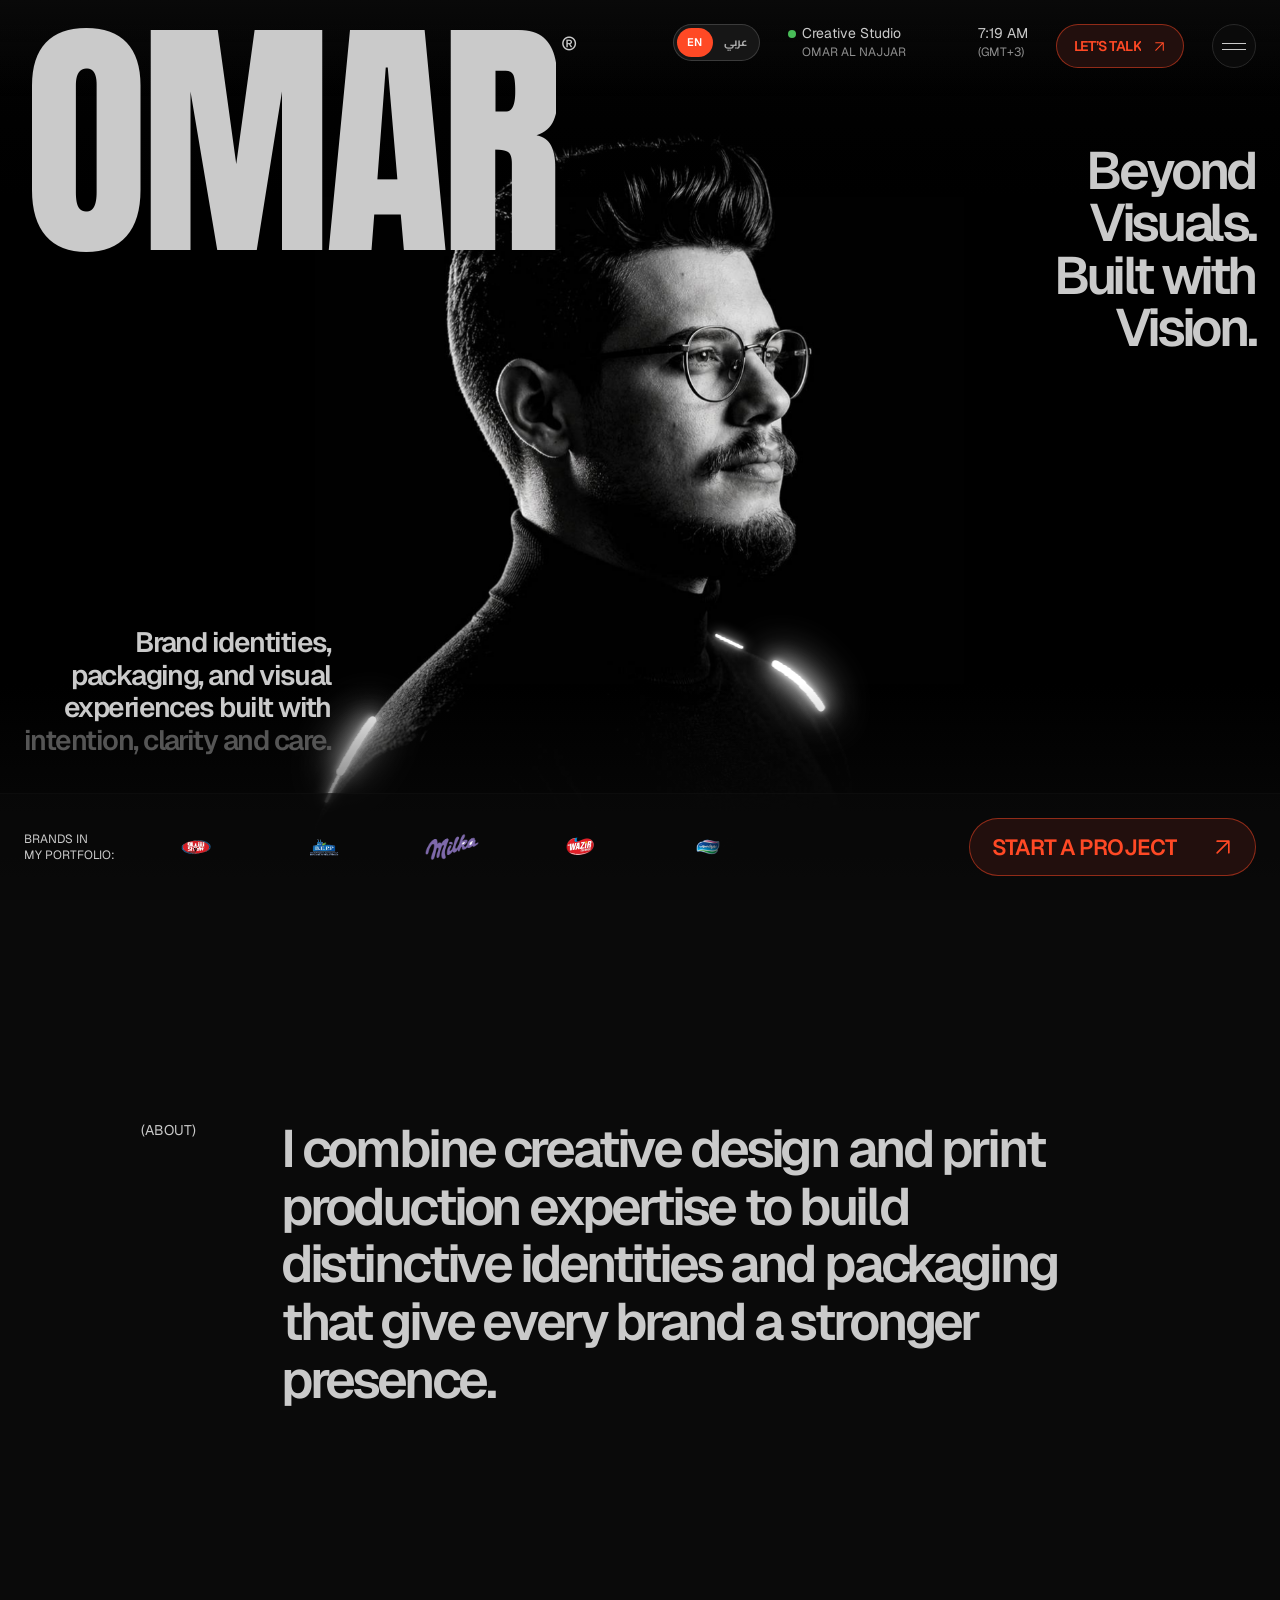
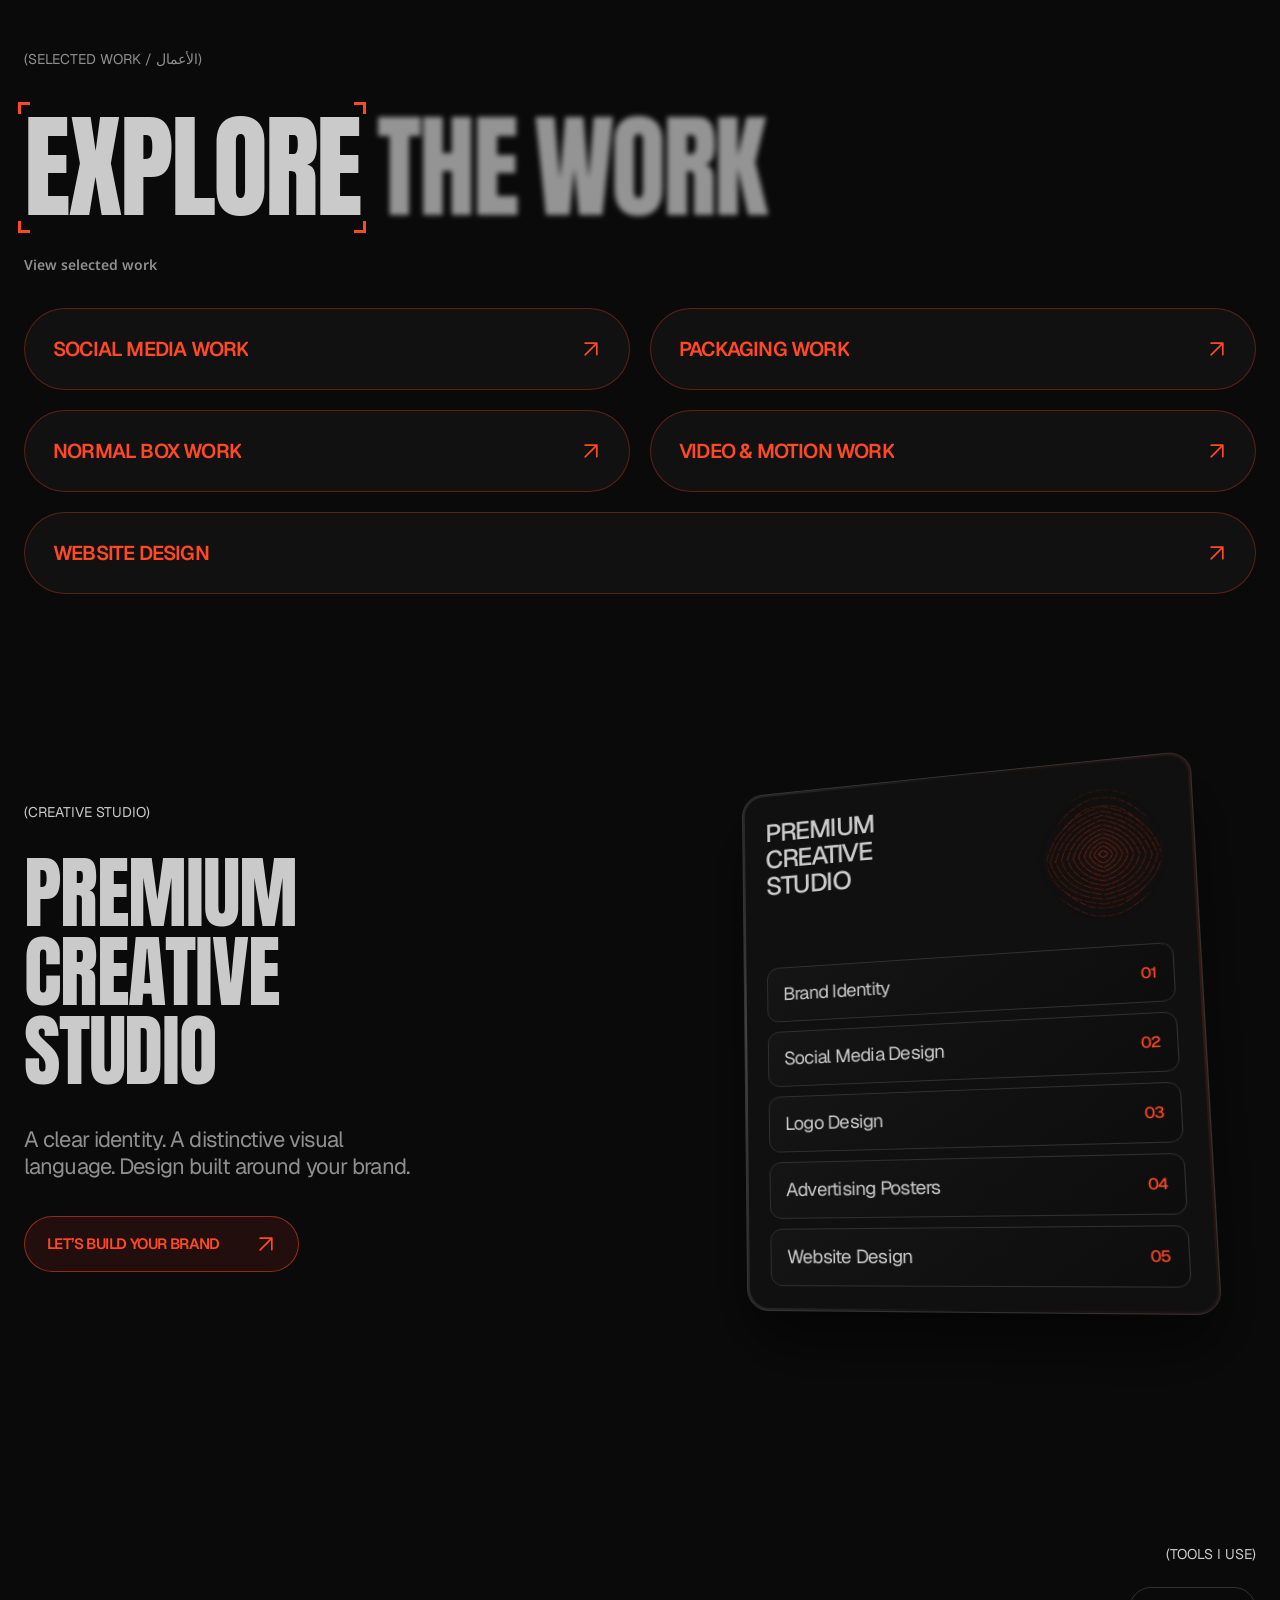
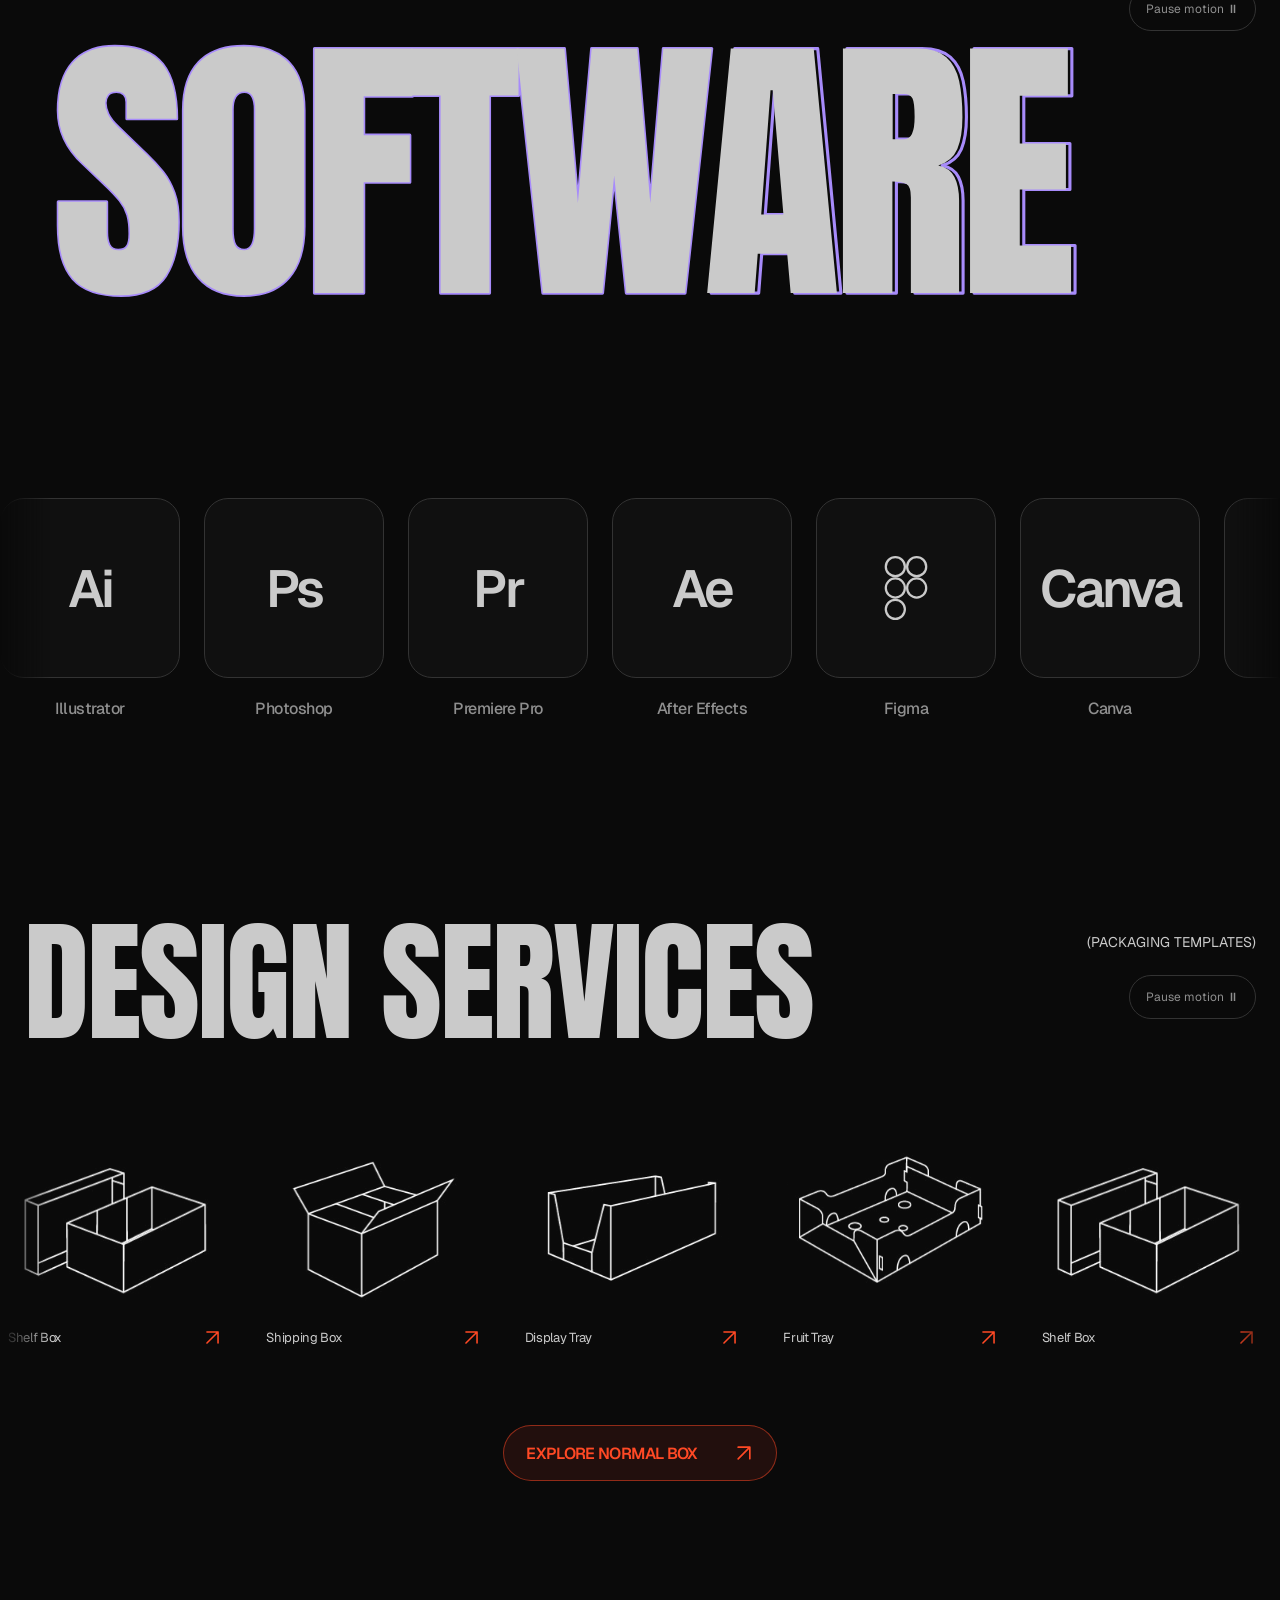
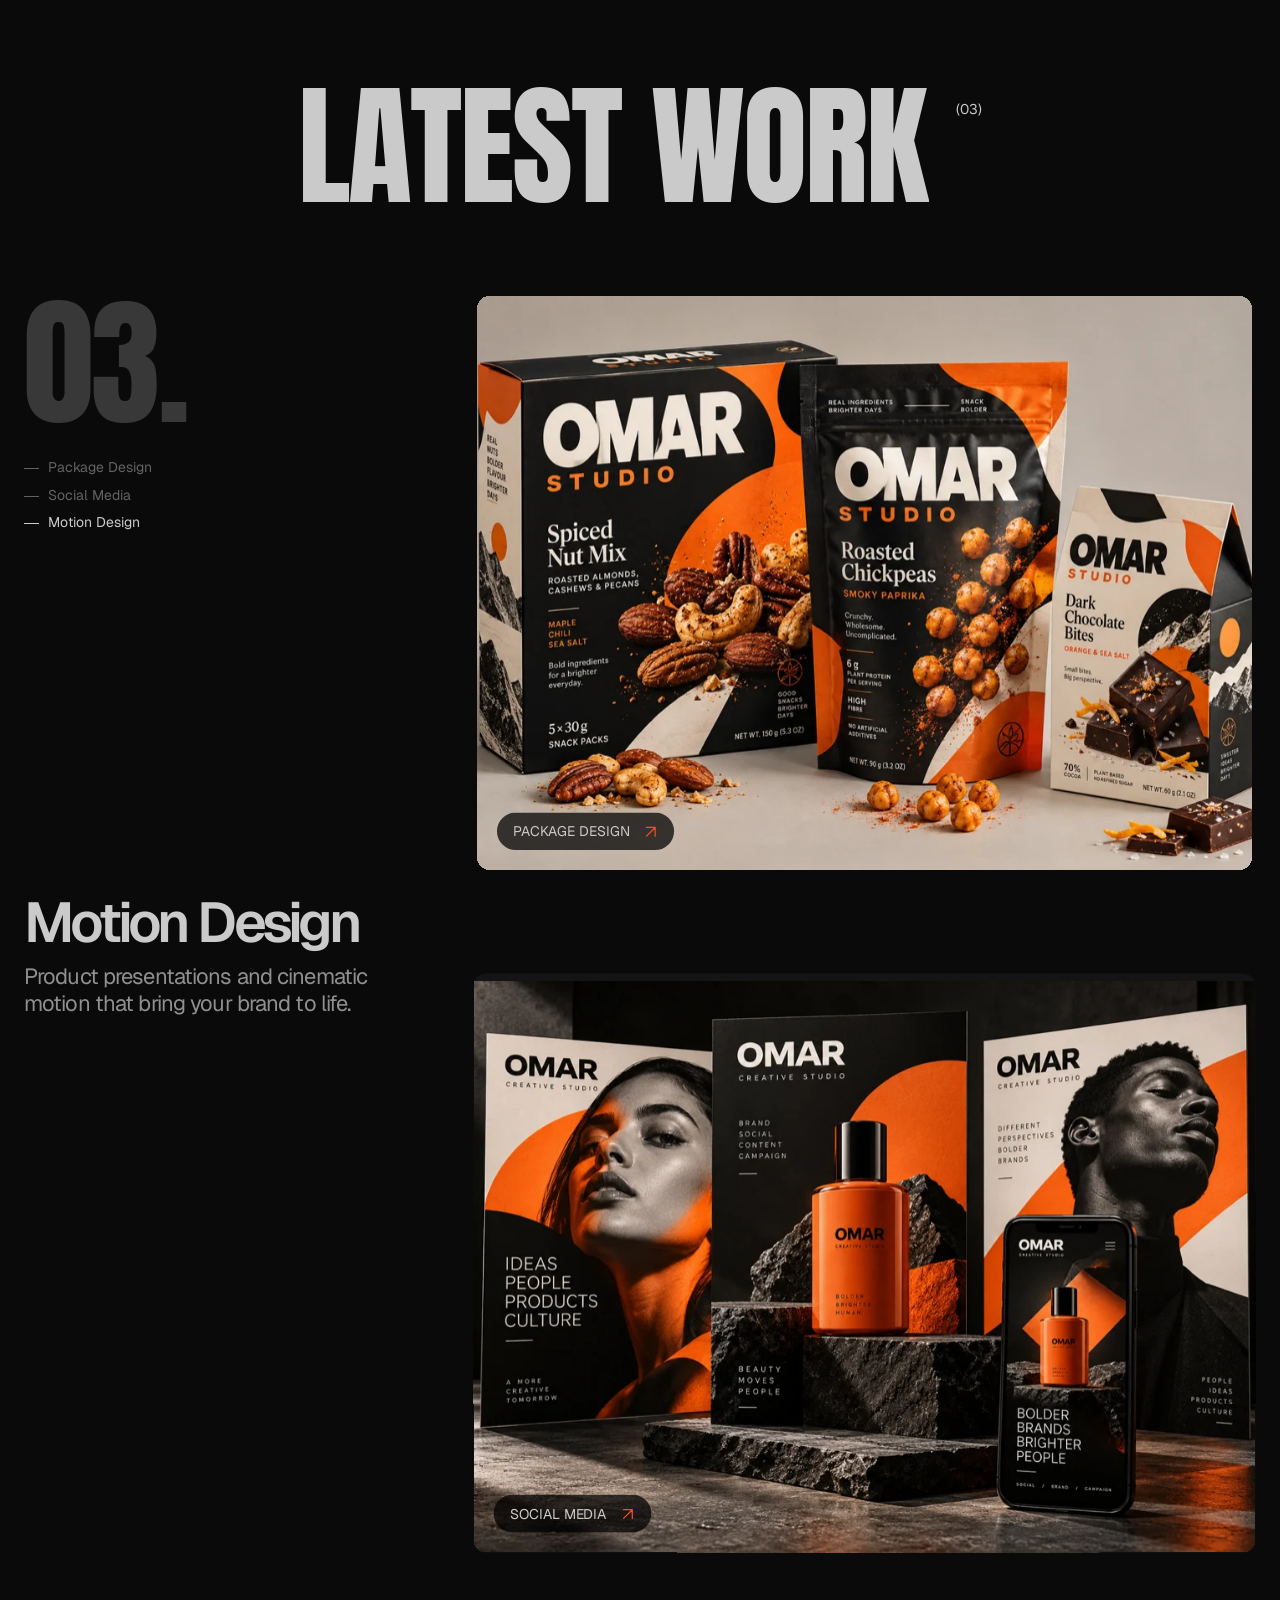
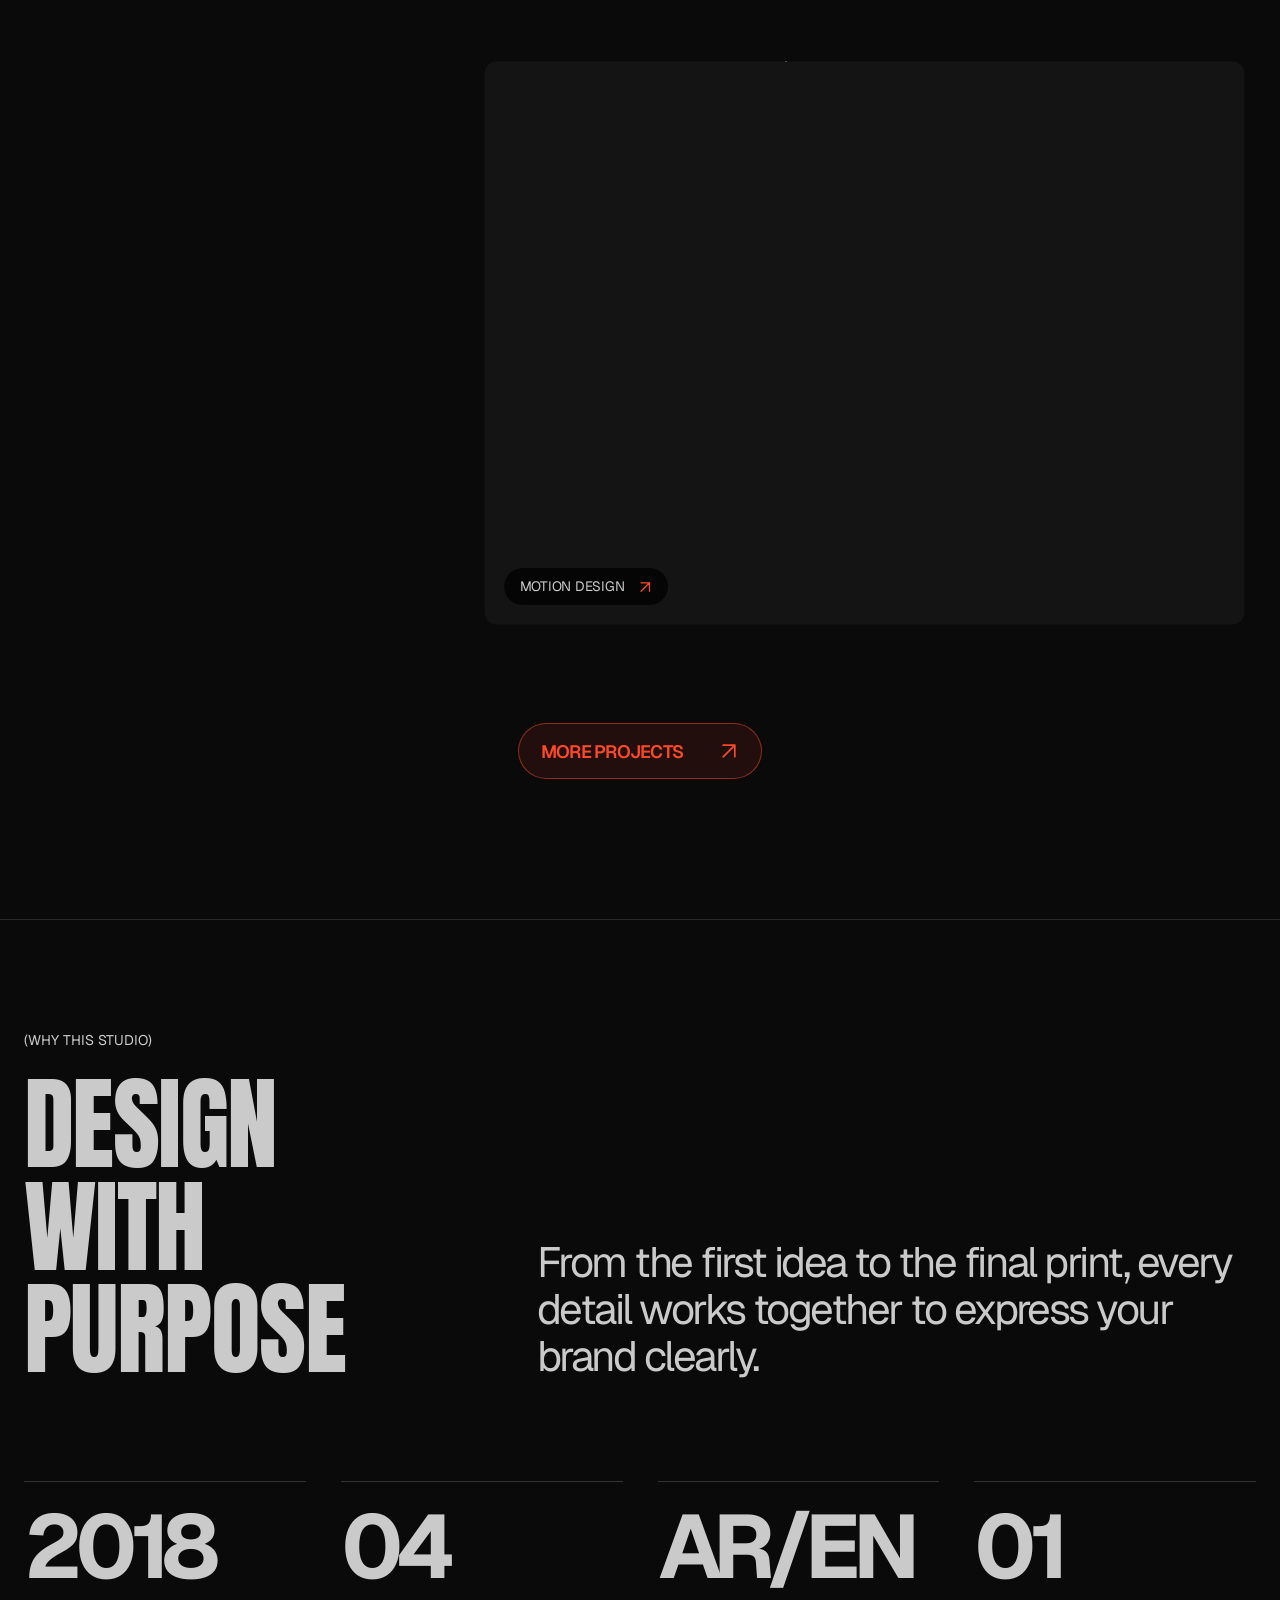
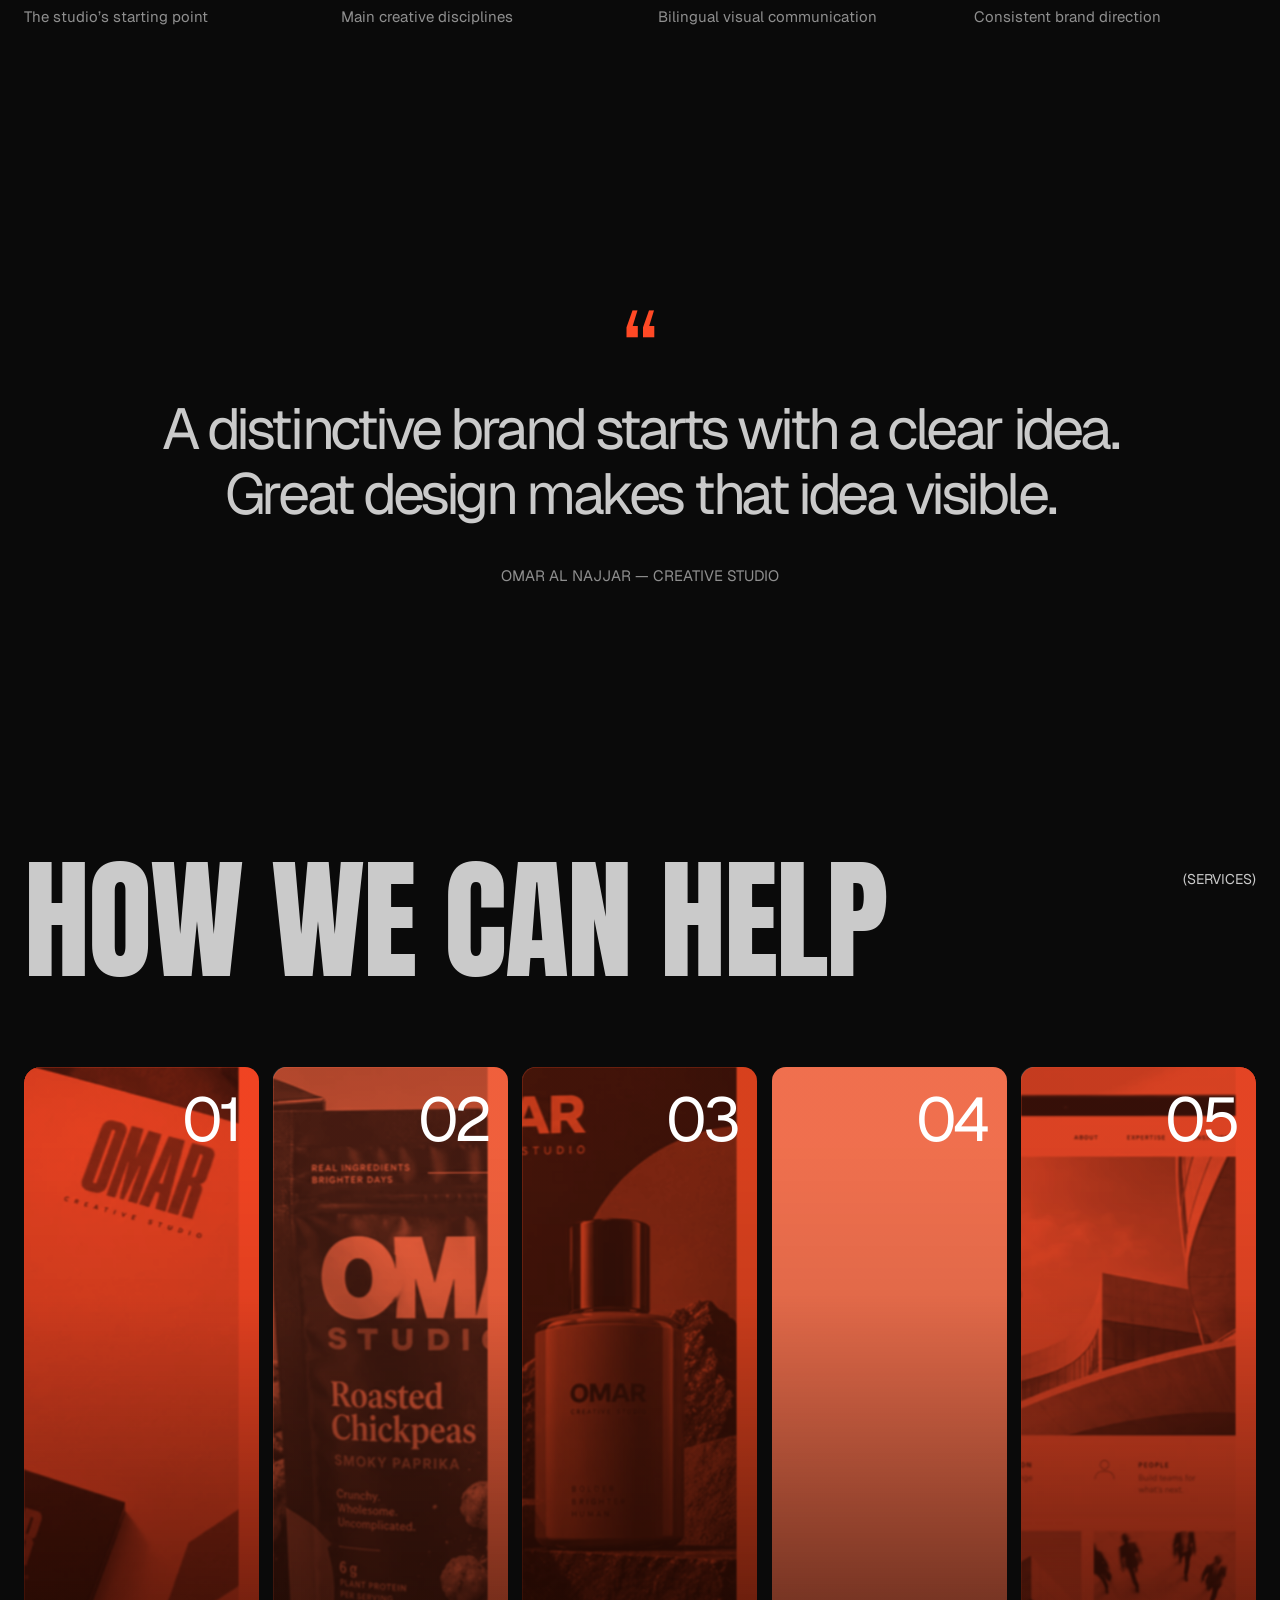
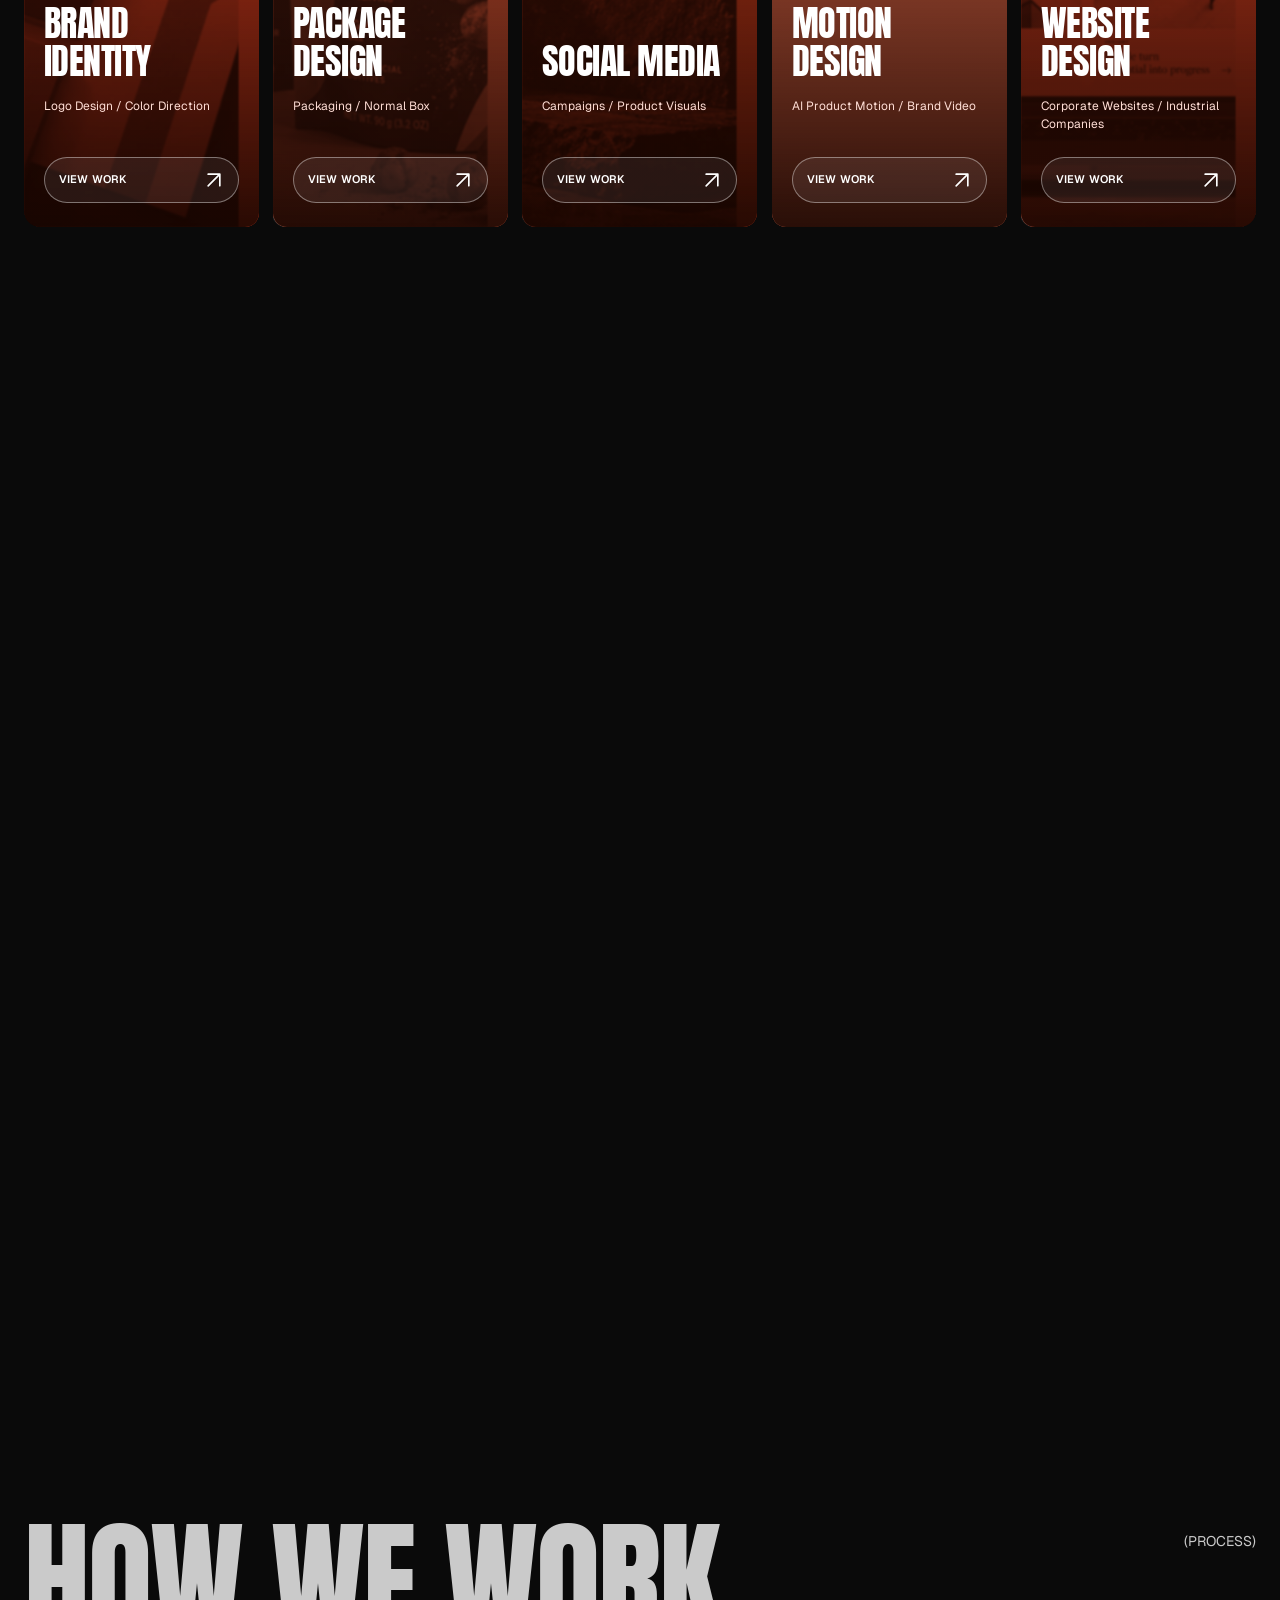
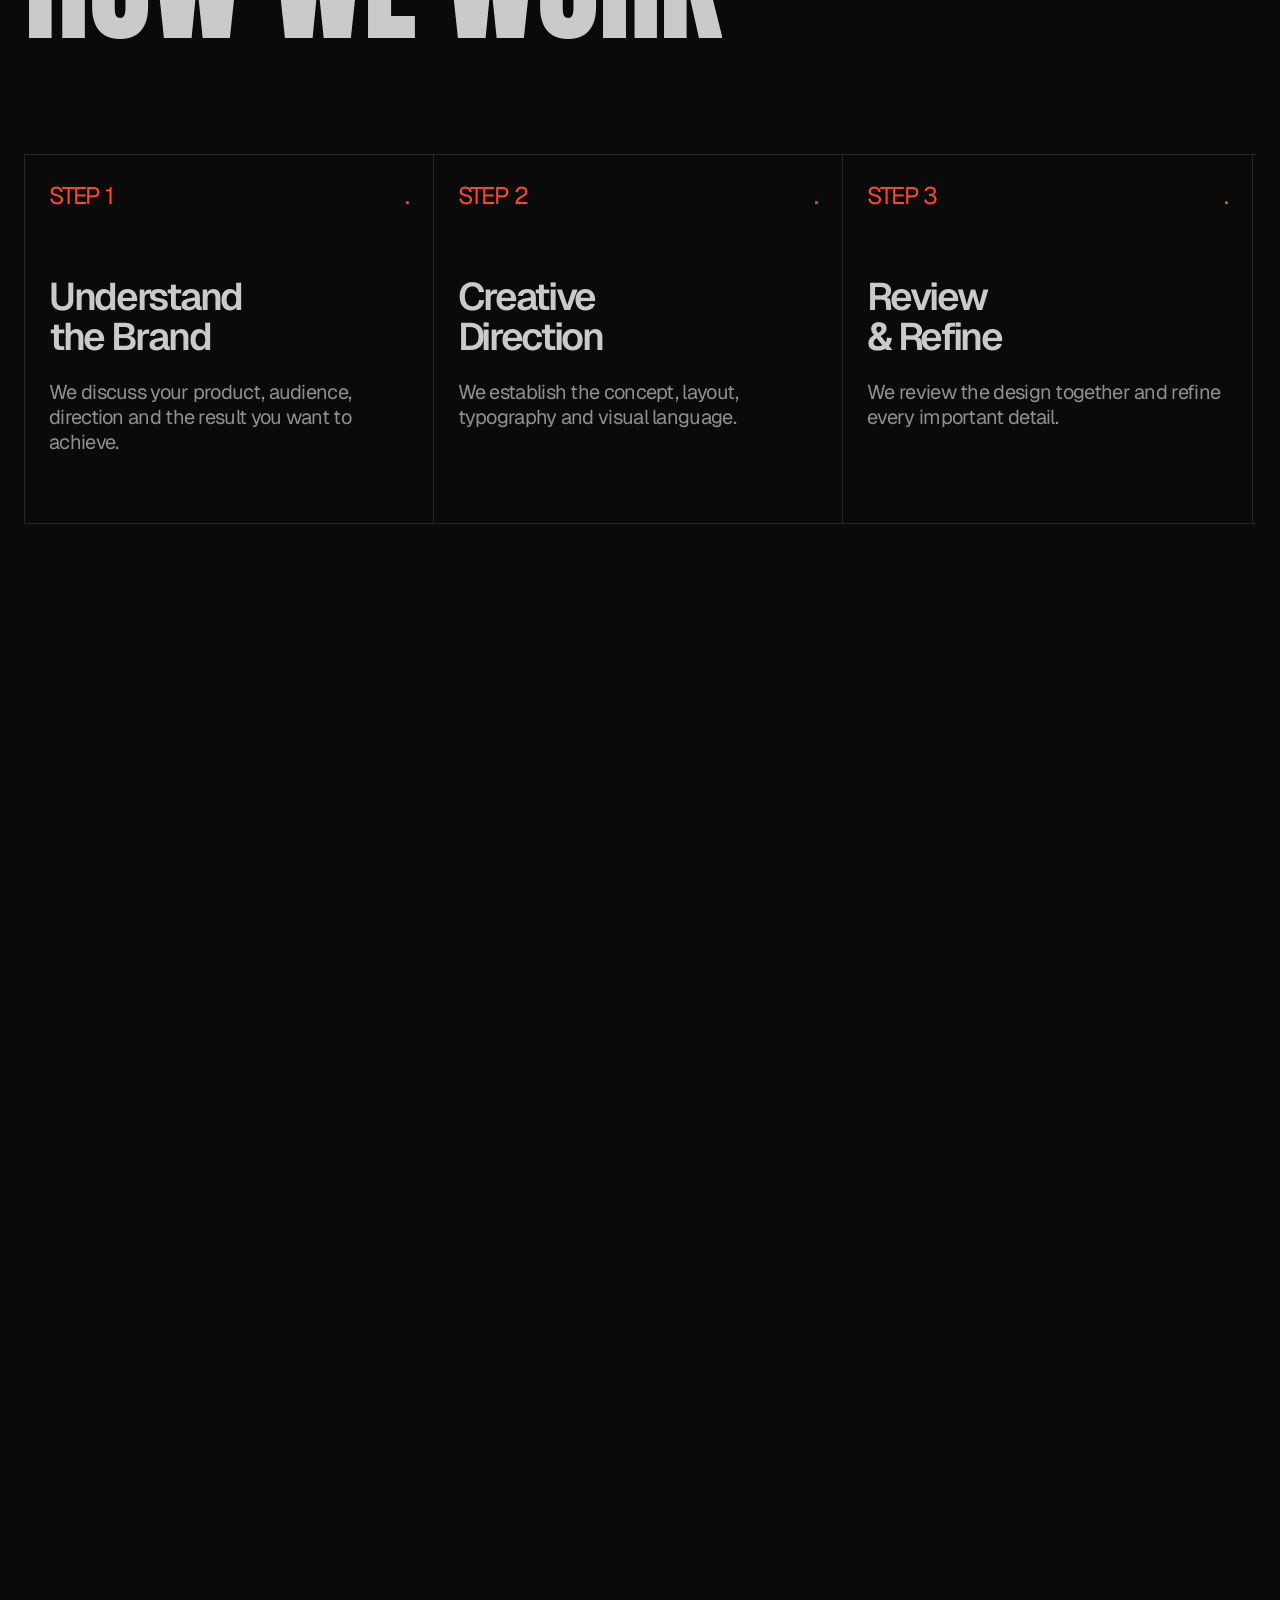
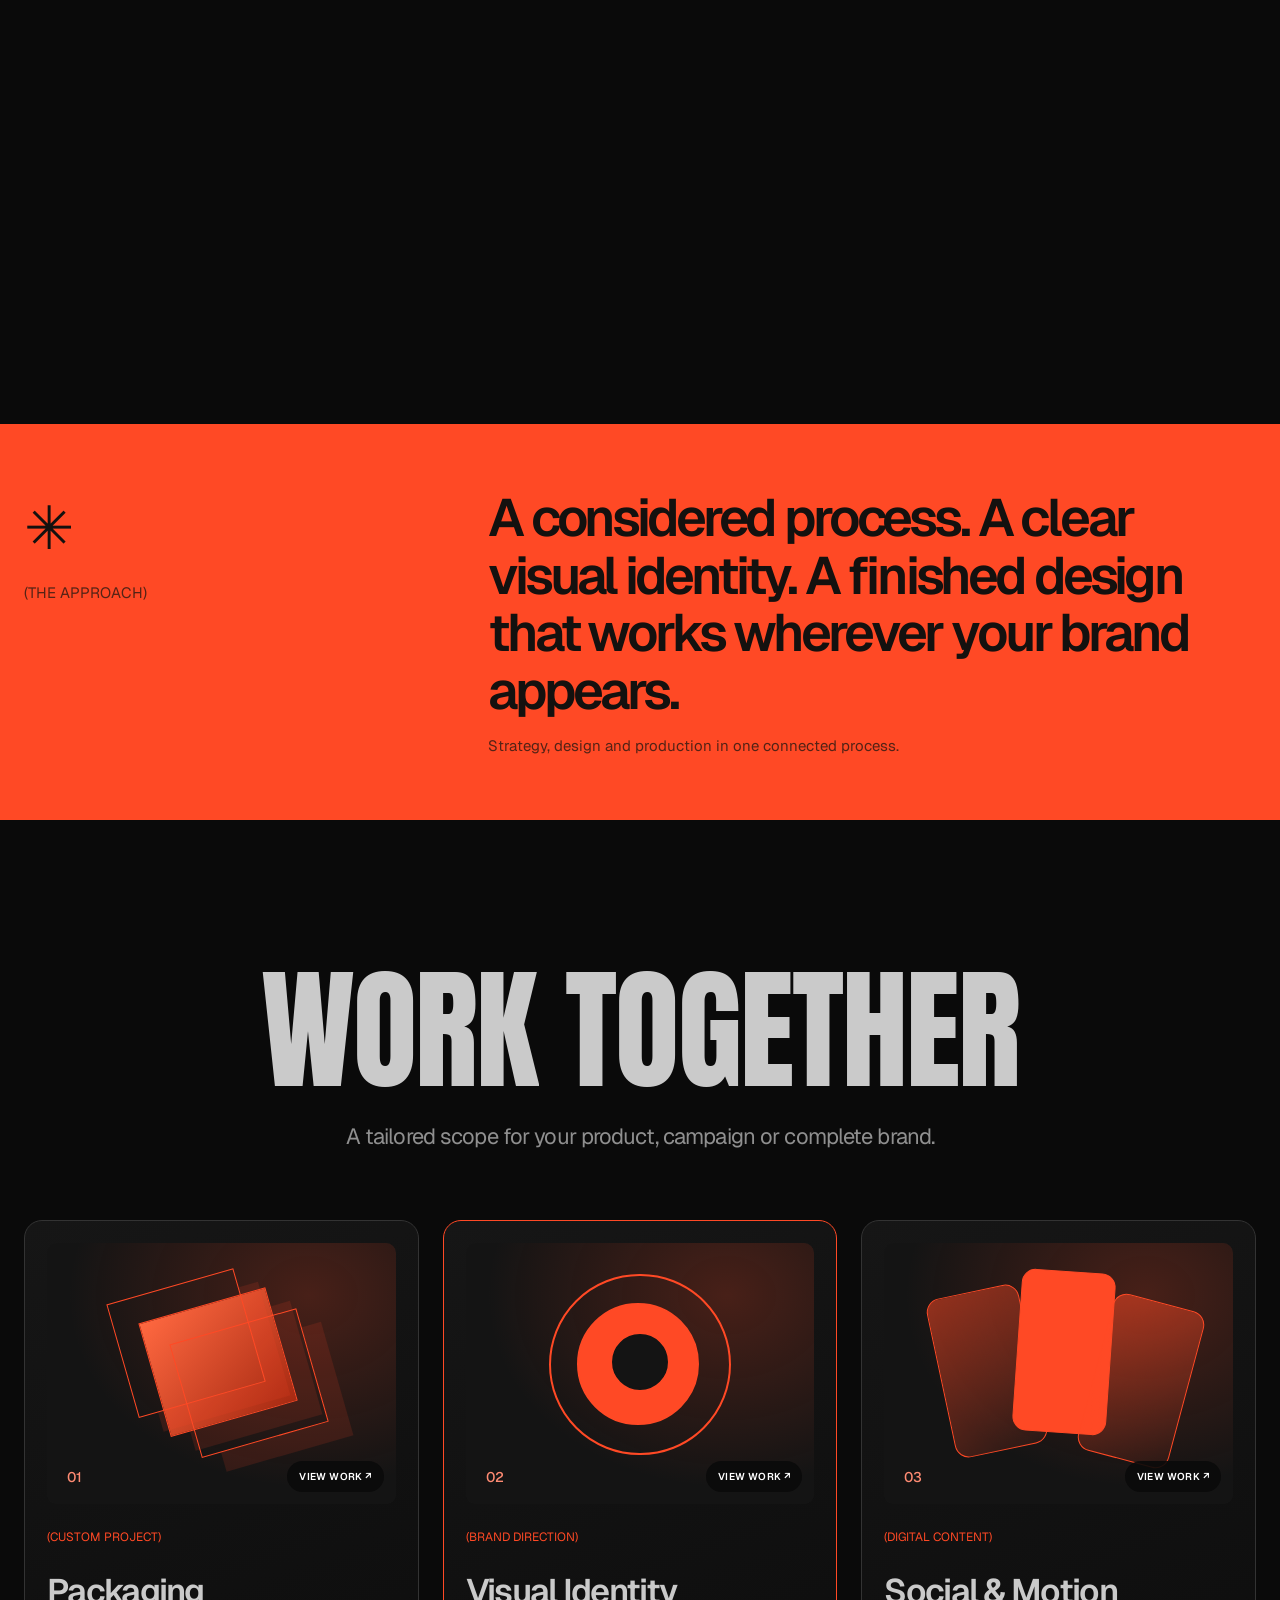
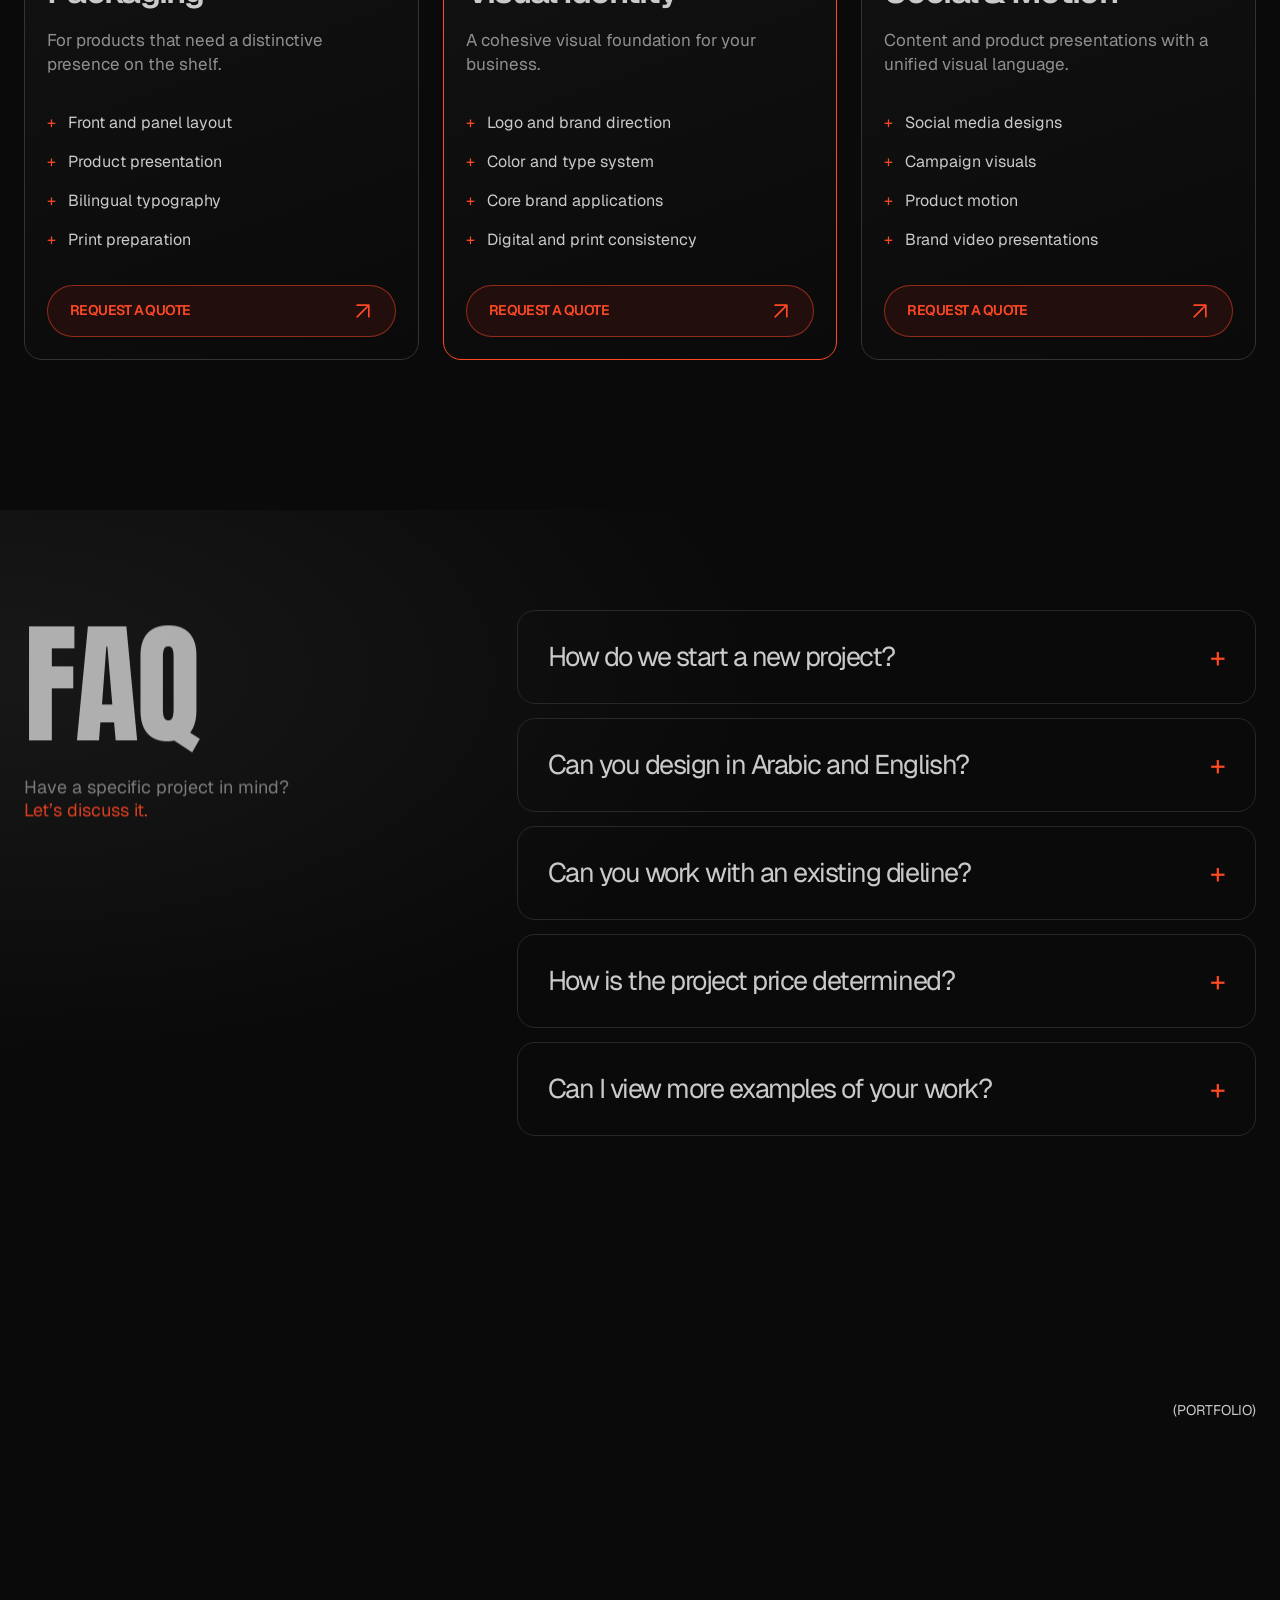
==== index.html @ 51e1ff06 "3" ====
<!doctype html>
<html lang="en">
<head>
<meta charset="utf-8"><meta name="viewport" content="width=device-width, initial-scale=1, viewport-fit=cover">
<meta name="theme-color" content="#0a0a0a"><meta name="description" content="Omar Al Najjar — graphic design, brand identity, packaging and motion. Creative studio portfolio.">
<script id="always-start-at-top">
(() => {
 if ('scrollRestoration' in history) history.scrollRestoration='manual';
 if(location.hash) history.replaceState(history.state,'',location.pathname+location.search);
 const top=()=>window.scrollTo({top:0,left:0,behavior:'instant'});
 top();
 window.addEventListener('load',top,{once:true});
 window.addEventListener('pageshow',event=>{
  if(event.persisted){
   ['closeMobileMenu','closeSocialPage','closePackagePage','closeAiVideoPage','closeWebsitePage'].forEach(name=>{if(typeof window[name]==='function')window[name]();});
   window.restartOpening?.();
  }
  top();requestAnimationFrame(()=>{top();window.dispatchEvent(new Event('scroll'));});
 });
})();
</script>
<title>Omar Al Najjar — Creative Studio</title>
<link rel="preconnect" href="https://fonts.googleapis.com"><link rel="preconnect" href="https://fonts.gstatic.com" crossorigin>
<link href="https://fonts.googleapis.com/css2?family=Anton&family=Geist:wght@400;500;600;700&family=Noto+Sans+Arabic:wght@400;600;700;900&display=swap" rel="stylesheet">
<style id="original-portrait-animation">    .photo-card {
      position: absolute;
      inset: 0;
      cursor: pointer;
      user-select: none;
    }
    .photo-inner {
      width: 100%;
      height: 100%;
      position: relative;
      transform-style: preserve-3d;
      transition: transform 0.18s ease;
    }
    .photo-group {
      position: absolute;
      inset: 0;
      transform-style: preserve-3d;
      transition: transform 0.3s ease, filter 0.3s ease;
      transform: translateZ(0px);
      display: flex;
      align-items: flex-end;
      justify-content: center;
    }
    .main-photo {
      display: block;
      height: 98%;
      width: auto;
      object-fit: contain;
      position: relative;
      z-index: 2;
      pointer-events: none;
      -webkit-user-drag: none;
      filter: none;
    }
    .light-svg {
      position: absolute;
      bottom: 0;
      left: 50%;
      transform: translateX(-50%);
      height: 98%;
      width: auto;
      z-index: 4;
      overflow: visible;
      pointer-events: none;
    }

    /* sweep strokes */
    .edge-glow { display: none; }
    .edge-base { display: none; }
    .sweep-light {
      fill: none; stroke: #fff; stroke-width: 13;
      stroke-linecap: round; stroke-linejoin: round;
      stroke-dasharray: 120 3100; stroke-dashoffset: 3100;
      filter:
        drop-shadow(0 0 6px #fff)
        drop-shadow(0 0 18px rgba(255,255,255,1))
        drop-shadow(0 0 36px rgba(255,255,255,0.85));
      animation: lightAround 3.2s linear infinite;
    }
    .sweep-core {
      fill: none; stroke: #fff; stroke-width: 5;
      stroke-linecap: round; stroke-linejoin: round;
      stroke-dasharray: 55 3100; stroke-dashoffset: 3100;
      filter: drop-shadow(0 0 4px #fff) drop-shadow(0 0 12px #fff);
      animation: lightAround 3.2s linear infinite;
    }

    @keyframes lightAround {
      from { stroke-dashoffset: 3100; }
      to   { stroke-dashoffset: 0; }
    }

    /* hover / active states */
    .photo-card.active .photo-group {
      filter: drop-shadow(0 0 20px rgba(255,255,255,0.07));
    }
    .photo-card.active .main-photo {
      filter: none;
    }
    .photo-card.active .sweep-light,
    .photo-card.active .sweep-core { animation-duration: 1.3s; }
    .photo-card.active .sweep-light { stroke-width:16; stroke-dasharray:160 3100; }
    .photo-card.active .sweep-core  { stroke-width:7;  stroke-dasharray:80 3100; }

    .photo-card.clicked .photo-inner { animation: clickPop 0.55s ease; }
    .photo-card.burst .sweep-light { animation-duration:.75s; stroke-width:20; stroke-dasharray:200 3100; }
    .photo-card.burst .sweep-core  { animation-duration:.75s; stroke-width:9;  stroke-dasharray:100 3100; }

    @keyframes clickPop {
      0%  { transform: scale(1)    rotateX(0deg)  rotateY(0deg); }
      30% { transform: scale(0.97) rotateX(6deg)  rotateY(-6deg); }
      65% { transform: scale(1.03) rotateX(-4deg) rotateY(4deg); }
      100%{ transform: scale(1)    rotateX(0deg)  rotateY(0deg); }
    }

</style>
<style>
:root{--bg:#0a0a0a;--ink:#cacaca;--muted:#8f8f8f;--accent:#ff4925;--border:#282828;--ease:cubic-bezier(.22,1,.36,1);--gutter:24px}
*,*::before,*::after{box-sizing:border-box}html{scroll-behavior:smooth;scroll-padding-top:94px;-webkit-text-size-adjust:100%;text-size-adjust:100%}body{margin:0;background:var(--bg);color:var(--ink);font-family:Geist,Arial,sans-serif;overflow-x:clip}button,input,textarea{font:inherit}button,a{-webkit-tap-highlight-color:transparent;touch-action:manipulation}button{cursor:pointer}a{color:inherit;text-decoration:none}button{color:inherit}img,video{display:block;max-width:100%}h1,h2,h3,p{margin:0}h1,h2,h3{font-weight:600}::selection{background:var(--accent);color:#000}:focus-visible{outline:2px solid var(--accent);outline-offset:5px}[hidden]{display:none!important}.display{font-family:Anton,'Arial Narrow',Impact,sans-serif;font-weight:400;text-transform:uppercase;line-height:1;letter-spacing:-.015em}.section-title{font-size:clamp(65px,10.3vw,160px)}.section-label{font-size:14px;line-height:1.5;white-space:nowrap}.section-top{display:flex;justify-content:space-between;align-items:flex-start;gap:30px;margin-bottom:80px}.muted{color:var(--muted)}.sr-only{position:absolute;width:1px;height:1px;padding:0;margin:-1px;overflow:hidden;clip:rect(0,0,0,0);white-space:nowrap;border:0}.arabic{font-family:'Noto Sans Arabic',sans-serif;direction:rtl}
/* Nakula's prominent wordmark becomes a compact persistent header on scroll. */
.site-header{position:fixed;z-index:40;inset:0 0 auto;padding:24px var(--gutter);display:flex;align-items:flex-start;justify-content:space-between;pointer-events:none;height:96px;background:linear-gradient(#0a0a0ae6,#0a0a0a00)}.site-header>*{pointer-events:auto}.wordmark{display:flex;align-items:flex-start;gap:6px;transform-origin:top left;will-change:transform}.wordmark .display{font-size:clamp(105px,20vw,280px);letter-spacing:-.03em;line-height:.92}.wordmark sup{font-size:clamp(14px,2vw,28px);padding-top:5px}.header-tools{display:flex;align-items:flex-start;gap:28px;padding-top:0}.availability{font-size:14px;line-height:1.4;min-width:162px}.availability small{display:block;margin-left:14px;font-size:12px;color:var(--muted)}.status-dot{display:inline-block;width:8px;height:8px;margin-right:6px;background:#48bc58;border-radius:50%}.clock-block{font-size:14px;line-height:1.4}.clock-block small{display:block;color:var(--muted);font-size:12px}.header-cta{font-size:14px!important;padding:12px 17px!important;min-height:44px!important}.menu-toggle{width:44px;height:44px;border:1px solid var(--border);border-radius:50%;background:#0a0a0a;display:grid;place-content:center;gap:5px}.menu-toggle span{width:24px;height:1px;background:var(--ink);transition:transform .3s var(--ease)}.menu-toggle[aria-expanded=true] span:first-child{transform:translateY(3px) rotate(45deg)}.menu-toggle[aria-expanded=true] span:last-child{transform:translateY(-3px) rotate(-45deg)}
/* Rounded outline buttons with the original reference's vertical text roll. */
.roll-btn{display:inline-flex;align-items:center;justify-content:space-between;gap:36px;min-height:56px;padding:15px 22px;border:1px solid #ff492580;border-radius:999px;color:var(--accent);background:#220f0d;position:relative;overflow:hidden;isolation:isolate;font-weight:600;font-size:18px;line-height:1.2;letter-spacing:-.04em;transition:color .4s,border-color .4s}.roll-btn::before{content:'';position:absolute;inset:0;background:var(--accent);z-index:-1;transform:translateY(105%);transition:transform .45s var(--ease)}.roll-label{display:block;position:relative;overflow:hidden}.roll-label>span{display:block;transition:transform .45s var(--ease)}.roll-label>span+span{position:absolute;inset:0;transform:translateY(110%)}.roll-arrow{font-size:23px;line-height:1;transition:transform .45s var(--ease)}.roll-btn:focus-visible,.roll-btn.pressed{color:#0a0a0a;border-color:var(--accent)}.roll-btn:focus-visible::before,.roll-btn.pressed::before{transform:translateY(0)}.roll-btn:focus-visible .roll-label>span:first-child,.roll-btn.pressed .roll-label>span:first-child{transform:translateY(-110%)}.roll-btn:focus-visible .roll-label>span+span,.roll-btn.pressed .roll-label>span+span{transform:translateY(0)}
@media(hover:hover){.roll-btn:hover{color:#0a0a0a;border-color:var(--accent)}.roll-btn:hover::before{transform:translateY(0)}.roll-btn:hover .roll-label>span:first-child{transform:translateY(-110%)}.roll-btn:hover .roll-label>span+span{transform:translateY(0)}.roll-btn:hover .roll-arrow{transform:rotate(45deg)}}
/* Full-screen opening composition; the supplied portrait and light path stay intact. */
.hero{position:relative;min-height:800px;height:100vh;height:100svh;overflow:hidden;background:#000;isolation:isolate}.portrait-stage{position:absolute;inset:0;perspective:1400px}.photo-card{inset:8% 0 0!important}.photo-inner{height:100%}.hero-side-title{position:absolute;z-index:8;top:16%;right:var(--gutter);width:250px;text-align:right;font-size:clamp(36px,4.1vw,60px);line-height:1;letter-spacing:-.065em;color:var(--ink);pointer-events:none}.hero-summary{position:absolute;left:var(--gutter);bottom:16%;z-index:8;max-width:445px;text-align:right;font-size:28px;line-height:1.16;letter-spacing:-.055em;font-weight:600;pointer-events:none}.hero-summary .dim{color:#555}.hero-fade{position:absolute;inset:0;z-index:5;pointer-events:none;background:linear-gradient(0deg,#0a0a0a 0%,transparent 24%,transparent 78%,#0a0a0a44)}.hero-bottom{position:absolute;bottom:0;left:0;right:0;z-index:10;display:flex;align-items:center;justify-content:space-between;gap:30px;padding:24px var(--gutter);border-top:1px solid #ffffff05;background:#0a0a0aa6}.trusted{display:flex;align-items:center;gap:35px;min-width:0}.trusted>span{font-size:12px;white-space:nowrap}.client-strip{display:flex;align-items:center;gap:42px;max-width:580px;overflow:hidden}.client-strip img{width:110px;height:34px;object-fit:contain;filter:grayscale(1);opacity:.5;flex-shrink:0}.hero-bottom .roll-btn{font-size:22px;flex-shrink:0}
.about{padding:220px max(24px,11vw) 240px;display:grid;grid-template-columns:110px 1fr;gap:30px}.about h2{font-size:clamp(32px,4.1vw,64px);line-height:1.1;letter-spacing:-.06em;max-width:1000px}.about .arabic{font-size:18px;line-height:1.9;letter-spacing:0;color:var(--muted);margin-top:35px;max-width:800px}.text-reveal .word{color:#454545;transition:color .5s ease}.text-reveal .word.lit{color:var(--ink)}
.work{padding:100px var(--gutter) 140px}.work .section-top{justify-content:center;position:relative}.work .section-top .section-label{margin-top:18px}.work-body{display:grid;grid-template-columns:34% 1fr;gap:30px}.work-aside{position:sticky;top:125px;height:calc(100svh - 155px);display:flex;flex-direction:column;justify-content:space-between;padding-bottom:22px}.work-number{font-size:140px;color:#383838}.work-links{display:grid;gap:8px;margin-top:25px;font-size:14px;line-height:1.4}.work-links a{padding-left:24px;position:relative;color:#626262}.work-links a.active{color:var(--ink)}.work-links a::before{content:'';position:absolute;left:0;top:10px;width:15px;height:1px;background:currentColor}.work-description h3{font-size:56px;line-height:1.02;letter-spacing:-.07em;margin-bottom:12px}.work-description p{font-size:22px;line-height:1.2;letter-spacing:-.04em;max-width:365px;color:var(--muted)}.work-media{display:grid;gap:100px}.project{scroll-margin-top:105px;position:relative}.project-image{display:block;border-radius:12px;overflow:hidden;aspect-ratio:1.35;background:#141414;position:relative;width:100%;border:0;padding:0}.project-image img{width:100%;height:100%;object-fit:cover;transition:transform 1s var(--ease)}.project-image .image-label{position:absolute;bottom:20px;left:20px;display:flex;gap:14px;align-items:center;font-size:14px;background:#000b;padding:10px 16px;border-radius:999px}.image-label i{font-style:normal;color:var(--accent)}.project-caption{display:none}.work-more{text-align:center;margin-top:90px}
.why{padding:110px var(--gutter) 120px;border-top:1px solid var(--border)}.why-head{display:grid;grid-template-columns:1fr 1.7fr;gap:90px;margin-bottom:100px}.why .section-label{display:block;margin-bottom:22px}.why .section-title{font-size:clamp(65px,8vw,120px)}.why-head p{align-self:end;font-size:clamp(26px,3.3vw,50px);letter-spacing:-.06em;line-height:1.12}.stats{display:grid;grid-template-columns:repeat(4,1fr);gap:35px}.stat{border-top:1px solid #333;padding-top:20px}.stat strong{display:block;font-size:clamp(65px,7vw,110px);line-height:1;letter-spacing:-.08em;margin-bottom:15px}.stat span{color:var(--muted);font-size:15px}.statement{padding:150px max(24px,11vw);text-align:center}.statement .quote{font-size:100px;color:var(--accent);line-height:1}.statement p{font-size:clamp(28px,4.5vw,65px);line-height:1.12;letter-spacing:-.06em}.statement small{display:block;margin-top:40px;color:var(--muted);font-size:15px}
.services{padding:120px var(--gutter) 150px}.services .section-top .section-label,.process .section-top .section-label{margin-top:14px}.service-row{display:grid;grid-template-columns:100px 1fr;gap:25px;border-top:1px solid var(--border);padding:36px 0;min-height:190px}.service-row:last-child{border-bottom:1px solid var(--border)}.service-index{font-size:56px;letter-spacing:-.05em}.service-toggle{border:0;padding:0;text-align:left;background:transparent;width:100%;display:flex;align-items:center;justify-content:space-between;gap:20px;font-size:clamp(30px,4.4vw,65px);line-height:1.04;letter-spacing:-.06em}.service-toggle span:last-child{font-size:32px;color:var(--accent);transition:transform .4s var(--ease)}.service-toggle[aria-expanded=true] span:last-child{transform:rotate(45deg)}.service-detail{display:grid;grid-template-rows:0fr;transition:grid-template-rows .55s var(--ease)}.service-detail>div{overflow:hidden}.service-row.expanded .service-detail{grid-template-rows:1fr}.service-detail-content{display:grid;grid-template-columns:1.25fr 1fr;gap:55px;padding:28px 0 8px}.service-copy p{font-size:22px;line-height:1.4;letter-spacing:-.03em;color:var(--muted);max-width:620px}.service-copy ul{list-style:none;padding:0;margin:25px 0;display:flex;gap:8px;flex-wrap:wrap}.service-copy li{border:1px solid #333;border-radius:30px;padding:9px 15px;font-size:13px}.service-copy .roll-btn{font-size:14px;min-height:45px}.service-detail img{width:100%;height:260px;object-fit:cover;border-radius:8px}
.process{padding:80px var(--gutter) 160px}.process-grid{display:grid;grid-template-columns:repeat(4,1fr);margin-top:65px}.process-step{border:1px solid var(--border);padding:25px 24px 40px;min-height:340px}.process-step+.process-step{border-left:0}.process-step .step{display:flex;justify-content:space-between;color:var(--accent);font-size:24px;letter-spacing:-.05em;margin-bottom:65px}.process-step h3{font-size:clamp(28px,3vw,46px);letter-spacing:-.06em;line-height:1.05;margin-bottom:24px}.process-step p{font-size:20px;line-height:1.25;color:var(--muted);letter-spacing:-.035em}
.philosophy{padding:80px var(--gutter) 160px;display:grid;grid-template-columns:1fr 2fr;gap:80px}.philosophy-mark{font-size:60px;color:var(--accent)}.philosophy h3{font-size:clamp(32px,4.1vw,60px);line-height:1.1;letter-spacing:-.06em}.philosophy small{display:block;margin-top:16px;color:var(--muted);font-size:15px}
.pricing{padding:80px var(--gutter) 150px}.pricing-intro{text-align:center;margin-bottom:70px}.pricing-intro p{margin-top:25px;color:var(--muted);font-size:22px;letter-spacing:-.04em}.packages{display:grid;grid-template-columns:repeat(3,1fr);gap:24px}.package{border:1px solid var(--border);border-radius:18px;padding:32px;display:flex;flex-direction:column;min-height:450px}.package.featured{border-color:#ff492566}.package h3{font-size:34px;letter-spacing:-.05em}.package p{color:var(--muted);margin-top:16px;font-size:17px;line-height:1.4}.package ul{list-style:none;padding:0;margin:35px 0;display:grid;gap:18px;font-size:16px}.package li::before{content:'+';color:var(--accent);margin-right:12px}.package .roll-btn{margin-top:auto;font-size:14px;min-height:48px}.package-tag{font-size:12px;color:var(--accent);display:block;margin-bottom:24px}
.faq{padding:100px var(--gutter) 170px;display:grid;grid-template-columns:1fr 1.75fr;gap:70px;background:radial-gradient(ellipse at 0 20%,#181818 0,transparent 42%)}.faq-head p{margin-top:25px;color:var(--muted);font-size:18px}.faq-head a{color:var(--accent)}.faq details{border:1px solid var(--border);border-radius:18px;margin-bottom:14px;overflow:hidden}.faq summary{cursor:pointer;padding:28px 30px;font-size:27px;letter-spacing:-.055em;list-style:none;display:flex;align-items:center;justify-content:space-between;gap:22px}.faq summary::-webkit-details-marker{display:none}.faq summary::after{content:'+';color:var(--accent);font-size:28px;flex-shrink:0}.faq details[open] summary::after{content:'−'}.faq details p{padding:0 30px 30px;color:var(--muted);font-size:18px;line-height:1.5}
.insights{padding:80px var(--gutter) 150px}.insight-grid{display:grid;grid-template-columns:1.35fr 1fr;gap:45px}.insight-primary img{aspect-ratio:1.25;width:100%;object-fit:cover;border-radius:12px;background:#151515}.insight-info{display:flex;justify-content:space-between;color:var(--accent);font-size:12px;margin-top:25px}.insights h3{font-size:clamp(26px,3vw,42px);line-height:1.05;letter-spacing:-.055em;margin-top:16px}.insight-side{display:grid;gap:30px}.insight-side button{border:0;border-top:1px solid var(--border);padding:25px 0;display:grid;grid-template-columns:140px 1fr;gap:24px;background:transparent;text-align:left}.insight-side img{width:140px;height:170px;object-fit:cover;border-radius:8px;background:#151515}.insight-side h3{font-size:30px}.insight-side p{color:var(--muted);font-size:16px;line-height:1.4;margin-top:18px}
.contact{padding:100px var(--gutter) 160px;position:relative;overflow:hidden;isolation:isolate;min-height:570px}.contact::before{content:'';position:absolute;inset:0;background:radial-gradient(ellipse at 20% 100%,#28221e,transparent 55%);z-index:-1}.contact .section-title{font-size:clamp(65px,12vw,185px)}.contact-bottom{display:flex;justify-content:flex-end;gap:80px;margin-top:70px;align-items:flex-start}.contact-bottom p{max-width:460px;font-size:28px;line-height:1.15;letter-spacing:-.04em}.contact-bottom .roll-btn{flex-shrink:0;min-width:220px}
.footer{padding:40px var(--gutter) 0;border-top:1px solid var(--border)}.footer-top{display:flex;justify-content:space-between;align-items:flex-start;gap:40px;padding-bottom:80px}.footer-wordmark{font-size:clamp(60px,10vw,150px)}.footer-grid{display:grid;grid-template-columns:1fr 1fr 2fr;gap:60px;margin-bottom:70px}.footer-grid small{display:block;margin-bottom:22px;color:var(--muted);font-size:12px}.footer-links{display:grid;gap:12px;font-size:20px;letter-spacing:-.04em}.contact-form{display:grid;gap:14px}.contact-form label{font-size:13px;line-height:1.5}.contact-form input,.contact-form textarea{width:100%;border:1px solid var(--border);border-radius:12px;background:#101010;color:var(--ink);padding:14px;font-size:16px;resize:vertical}.contact-form textarea{min-height:85px}.contact-form .roll-btn{font-size:16px;justify-content:center}.footer-bottom{border-top:1px solid var(--border);padding:25px 0;font-size:12px;color:var(--muted);display:flex;justify-content:space-between}.footer-slogan{font-size:clamp(45px,7.5vw,115px);letter-spacing:-.075em;line-height:1;padding:60px 0;color:#303030;text-align:center}
/* Full-screen navigation and the original categorized galleries. */
.overlay{position:fixed;inset:0;z-index:70;background:var(--bg);display:flex;flex-direction:column;height:100vh;height:100dvh;visibility:hidden;pointer-events:none;transform:translateY(101%);transition:transform .7s var(--ease),visibility 0s .7s;contain:layout paint}.overlay.open{transform:translateY(0);visibility:visible;pointer-events:auto;transition:transform .7s var(--ease),visibility 0s}.overlay-head{display:flex;align-items:center;justify-content:space-between;gap:24px;padding:24px var(--gutter);padding-top:max(24px,env(safe-area-inset-top));border-bottom:1px solid var(--border);flex-shrink:0}.overlay-head h2{font-size:clamp(26px,4vw,55px);letter-spacing:-.055em}.close-button{background:transparent;border:1px solid var(--border);border-radius:50%;width:48px;height:48px;font-size:22px;flex-shrink:0}.overlay-scroll{overflow-y:auto;min-height:0;flex:1;padding:28px var(--gutter) max(50px,env(safe-area-inset-bottom));overscroll-behavior:contain;-webkit-overflow-scrolling:touch}.menu-links{display:grid;gap:12px;max-width:1000px;margin:40px auto 80px}.menu-links a,.menu-links button{font-family:Anton,Impact,sans-serif;text-transform:uppercase;display:flex;justify-content:space-between;font-size:clamp(38px,7vw,100px);border:0;border-bottom:1px solid var(--border);padding:12px 0;text-align:left;background:transparent;line-height:1}.menu-links span{color:var(--accent)}.gallery-tabs{display:flex;gap:10px;flex-wrap:wrap;padding:18px var(--gutter) 0}.gallery-tabs button{min-height:44px;padding:10px 18px;background:transparent;border:1px solid var(--border);border-radius:999px;font-size:13px}.gallery-tabs button.active{color:var(--accent);border-color:var(--accent);background:#220f0d}.gallery-grid{columns:3;column-gap:20px}.gallery-item{break-inside:avoid;margin-bottom:20px;position:relative;display:block;border-radius:12px;overflow:hidden;background:#141414;content-visibility:auto;contain-intrinsic-size:auto 350px}.gallery-item img{width:100%;height:auto;min-height:170px;object-fit:cover}.gallery-item p{padding:14px 18px;color:var(--muted);font-size:13px}.video-grid{display:grid;grid-template-columns:1fr 1fr;gap:28px}.video-item video{width:100%;max-height:65svh;background:#151515;border-radius:12px}.video-item h3{font-size:20px;margin:18px 0 30px}.video-item:first-child{grid-column:1/-1}.video-item:first-child video{max-height:75svh}.reveal{opacity:0;transform:translateY(35px);transition:opacity .8s var(--ease),transform .8s var(--ease)}.reveal.visible{opacity:1;transform:translateY(0)}.paused *{animation-play-state:paused!important}
@media(hover:hover){.project-image:hover img{transform:scale(1.045)}.menu-links a:hover,.menu-links button:hover{color:var(--accent)}}
@media(max-width:1000px){.availability{display:none}.header-tools{gap:14px}.work-description h3{font-size:44px}.why-head{gap:40px}.section-top{margin-bottom:55px}.package{padding:24px}.process-step{padding:22px 18px}.process-step p{font-size:17px}.footer-grid{gap:30px}}
@media(max-width:700px){:root{--gutter:18px}.site-header{padding-top:max(18px,env(safe-area-inset-top));height:80px}.wordmark .display{font-size:clamp(88px,23vw,150px)}.wordmark sup{font-size:15px}.clock-block,.header-cta{display:none!important}.menu-toggle{width:42px;height:42px}.hero{height:100svh;min-height:690px}.photo-card{inset:18% -12% 7%!important}.main-photo,.light-svg{height:88%!important;width:auto!important;max-width:none}.hero-side-title{top:20%;right:18px;width:145px;font-size:33px;line-height:1.01}.hero-summary{left:18px;bottom:20%;font-size:20px;max-width:230px;line-height:1.12}.hero-bottom{padding:18px;display:grid;gap:22px}.trusted{gap:18px}.trusted>span{font-size:10px}.client-strip{gap:22px}.client-strip img{width:85px;height:24px}.hero-bottom .roll-btn{justify-self:end;font-size:16px;min-height:47px;gap:38px}.about{padding:120px 18px 130px;grid-template-columns:1fr;gap:30px}.about h2{font-size:34px;line-height:1.13}.about .arabic{font-size:15px;margin-top:26px}.section-title{font-size:clamp(52px,14vw,85px);line-height:1.02}.section-label{font-size:12px}.section-top{gap:15px;margin-bottom:40px}.work{padding:70px 18px 90px}.work .section-top{justify-content:space-between}.work .section-top .section-label{margin-top:9px}.work-body{display:block}.work-aside{display:none}.work-media{gap:55px}.project-image{aspect-ratio:1.15;border-radius:8px}.project-caption{display:block;margin-top:18px}.project-caption h3{font-size:34px;letter-spacing:-.06em;line-height:1.05}.project-caption p{font-size:17px;color:var(--muted);line-height:1.3;margin-top:9px;max-width:310px}.project-image .image-label{bottom:12px;left:12px;font-size:11px;padding:9px 12px}.work-more{margin-top:50px}.roll-btn{font-size:16px;min-height:49px;gap:24px}.why{padding:85px 18px}.why-head{grid-template-columns:1fr;gap:30px;margin-bottom:55px}.why .section-title{font-size:65px}.why-head p{font-size:30px}.stats{grid-template-columns:1fr 1fr;gap:40px 25px}.stat strong{font-size:68px}.stat span{font-size:13px}.statement{padding:85px 20px 100px}.statement .quote{font-size:75px}.statement p{font-size:33px}.statement small{font-size:13px;margin-top:28px}.services{padding:65px 18px 95px}.services .section-top{display:block}.services .section-label{display:block;margin-top:20px}.service-row{grid-template-columns:42px 1fr;gap:14px;padding:26px 0;min-height:110px}.service-index{font-size:28px}.service-toggle{font-size:32px;gap:12px}.service-toggle span:last-child{font-size:26px}.service-detail-content{grid-template-columns:1fr;gap:20px;padding-top:24px}.service-copy p{font-size:17px}.service-detail img{height:200px}.service-copy li{font-size:11px;padding:8px 12px}.process{padding:35px 18px 100px}.process .section-top{display:block}.process .section-label{display:block;margin-top:20px}.process-grid{grid-template-columns:1fr;margin-top:40px}.process-step{min-height:0;padding:26px 20px}.process-step+.process-step{border-left:1px solid var(--border);border-top:0}.process-step .step{margin-bottom:35px;font-size:18px}.process-step h3{font-size:36px;margin-bottom:20px}.process-step p{font-size:18px;max-width:300px}.philosophy{padding:10px 18px 95px;grid-template-columns:1fr;gap:25px}.philosophy h3{font-size:34px}.pricing{padding:30px 18px 100px}.pricing-intro{text-align:left;margin-bottom:40px}.pricing-intro p{font-size:19px}.packages{grid-template-columns:1fr;gap:16px}.package{min-height:380px;border-radius:14px;padding:28px}.package h3{font-size:32px}.faq{padding:30px 18px 95px;grid-template-columns:1fr;gap:40px}.faq summary{padding:22px 20px;font-size:22px}.faq details p{padding:0 20px 22px;font-size:16px}.insights{padding:35px 18px 90px}.insights .section-top{align-items:flex-start;flex-wrap:wrap}.insight-grid{grid-template-columns:1fr;gap:35px}.insight-side button{grid-template-columns:100px 1fr;gap:18px}.insight-side img{width:100px;height:150px}.insight-side h3{font-size:24px}.insight-side p{font-size:14px}.contact{padding:80px 18px 100px;min-height:0}.contact .section-title{font-size:clamp(60px,16vw,90px)}.contact-bottom{flex-direction:column;gap:30px;margin-top:38px}.contact-bottom p{font-size:25px;max-width:320px}.footer{padding:30px 18px 0}.footer-top{flex-wrap:wrap;gap:30px;padding-bottom:50px}.footer-wordmark{font-size:70px}.footer-grid{grid-template-columns:1fr 1fr;gap:45px 20px}.footer-form-column{grid-column:1/-1}.footer-links{font-size:18px}.footer-bottom{font-size:10px;gap:20px}.footer-slogan{font-size:47px;padding:25px 0 45px}.gallery-grid{columns:2;column-gap:12px}.gallery-item{margin-bottom:12px;border-radius:8px}.gallery-item p{padding:12px;font-size:11px}.gallery-tabs{gap:7px}.gallery-tabs button{padding:9px 13px;font-size:12px}.video-grid{grid-template-columns:1fr}.video-item:first-child{grid-column:auto}.overlay-head{padding:20px 18px}.close-button{width:44px;height:44px}.menu-links{margin-top:15px}.menu-links a,.menu-links button{font-size:45px;padding:20px 0}}
@media(max-width:380px){.hero-side-title{font-size:29px;width:124px}.hero-summary{font-size:18px;max-width:200px}.section-title{font-size:50px}.service-toggle{font-size:28px}.gallery-grid{columns:1}}
@media(pointer:coarse){.photo-inner{transform:none!important}.photo-card.clicked .photo-inner{animation:none}.sweep-light{stroke-width:4;stroke-dasharray:62 3100;animation-duration:9s;filter:drop-shadow(0 0 3px rgba(255,255,255,.75))}.sweep-core{stroke-width:1.8;stroke-dasharray:30 3100;animation-duration:9s;filter:none}.photo-card.active .sweep-light,.photo-card.burst .sweep-light{stroke-width:4;stroke-dasharray:62 3100;animation-duration:9s}.photo-card.active .sweep-core,.photo-card.burst .sweep-core{stroke-width:1.8;stroke-dasharray:30 3100;animation-duration:9s}}
@media(prefers-reduced-motion:reduce){html{scroll-behavior:auto}*,*::before,*::after{animation:none!important;transition:none!important}.wordmark{transform:none!important;will-change:auto}.wordmark .display{font-size:48px!important}.reveal{opacity:1;transform:none}.text-reveal .word{color:var(--ink)}.photo-inner{transform:none!important}.roll-btn .roll-label>span:first-child{transform:none!important}.roll-label>span+span{display:none}}
</style>

<style id="restored-studio-components">/* Nakula-style entrance, without a blocking splash screen. */
.wordmark .display{animation:studioBrandEnter 1.15s cubic-bezier(.16,1,.3,1) both;transform-origin:top left}
.wordmark sup{animation:studioFadeIn .7s ease .65s both}
.header-tools{animation:studioFadeIn .8s ease .3s both}
.portrait-stage{animation:studioPortraitEnter 1.5s cubic-bezier(.16,1,.3,1) .15s both}
.hero-side-title{animation:studioTitleEnter 1.1s cubic-bezier(.16,1,.3,1) .3s both}
.hero-summary{animation:studioTitleEnter 1.1s cubic-bezier(.16,1,.3,1) .55s both}
.hero-bottom{animation:studioTitleEnter 1s cubic-bezier(.16,1,.3,1) .75s both}
@keyframes studioBrandEnter{from{clip-path:inset(100% 0 0);transform:translateY(35px);opacity:0}to{clip-path:inset(0);transform:translateY(0);opacity:1}}
@keyframes studioPortraitEnter{from{opacity:0;transform:scale(1.07);clip-path:inset(0 12%)}to{opacity:1;transform:scale(1);clip-path:inset(0)}}
@keyframes studioTitleEnter{from{opacity:0;transform:translateY(24px)}to{opacity:1;transform:translateY(0)}}
@keyframes studioFadeIn{from{opacity:0}to{opacity:1}}
.quick-section{padding:0 var(--gutter) 100px}.quick-section>.section-label{display:block;margin-bottom:28px;color:var(--muted)}.quick-links{display:grid;grid-template-columns:repeat(3,minmax(0,1fr));gap:20px}.quick-links .roll-btn{font-size:20px;min-height:74px;background:#111;border-color:#333;text-transform:none;padding:22px 28px;letter-spacing:-.04em;justify-content:space-between}
.studio-section{padding:70px var(--gutter) 140px;display:grid;grid-template-columns:1fr 1fr;gap:8vw;align-items:center}.studio-copy>.section-label{display:block;margin-bottom:30px}.studio-copy .section-title{font-size:clamp(70px,7.8vw,120px)}.studio-copy p{font-size:24px;line-height:1.25;letter-spacing:-.04em;color:var(--muted);max-width:440px;margin-top:35px}.studio-copy>.roll-btn{margin-top:35px;font-size:15px}.studio-panel{position:relative;min-height:590px;border:1px solid #343434;border-radius:18px;padding:30px;background:radial-gradient(ellipse at 95% 0%,#ff492508,transparent 55%),#101010;overflow:hidden}.studio-fingerprint{position:relative;width:180px;height:218px;margin:0 0 15px auto;opacity:.82}.studio-fingerprint svg{width:100%;height:100%;overflow:visible}.studio-panel-label{position:absolute;top:40px;left:30px;font-size:14px;line-height:1.4;color:var(--muted);letter-spacing:-.02em}.studio-service-links{display:grid}.studio-service-links button{display:flex;justify-content:space-between;align-items:center;gap:20px;min-height:76px;border:0;border-top:1px solid #303030;background:transparent;text-align:left;font-size:24px;line-height:1.1;letter-spacing:-.04em}.studio-service-links button:last-child{border-bottom:1px solid #303030}.studio-service-links b{font-weight:500;font-size:17px;color:var(--accent)}
.motion-section{padding:80px 0 100px;overflow:hidden}.motion-section .section-top{padding:0 var(--gutter);margin-bottom:65px}.motion-meta{display:flex;flex-direction:column;gap:22px;align-items:flex-end;padding-top:15px}.motion-toggle{border:1px solid #333;background:transparent;border-radius:999px;min-height:44px;padding:10px 16px;color:var(--muted);font-size:12px;white-space:nowrap}.motion-rail{overflow:hidden;width:100%;mask-image:linear-gradient(to right,transparent,#000 4%,#000 96%,transparent);-webkit-mask-image:linear-gradient(to right,transparent,#000 4%,#000 96%,transparent);padding:18px 0}.rail-track{display:flex;width:max-content;animation:restoredRail 42s linear infinite;will-change:transform}.rail-group{display:flex;gap:24px;padding-right:24px;flex-shrink:0;align-items:flex-start}.tool-card{width:180px;flex-shrink:0;text-align:center;margin:0}.tool-icon{width:180px;height:180px;display:grid;place-items:center;border:1px solid #333;border-radius:24px;background:#101010;transition:border-color .3s,background .3s}.tool-icon>span{font-size:52px;font-weight:600;letter-spacing:-.06em}.tool-icon svg{width:64px;height:64px;color:var(--ink)}.tool-card h3{font-size:16px;letter-spacing:-.03em;margin-top:20px;color:var(--muted);font-weight:500}.template-track{animation-duration:58s;animation-direction:reverse}.template-card{width:clamp(220px,24vw,360px);flex-shrink:0;background:transparent;padding:0;border:0;text-align:left}.template-art{aspect-ratio:1.25;border:1px solid #282828;border-radius:14px;display:grid;place-items:center;background:#0d0d0d;overflow:hidden}.template-art img{width:82%;height:82%;object-fit:contain;animation:templateFloat 6s ease-in-out infinite;will-change:transform}.template-card:nth-child(2n) img{animation-delay:-2s}.template-card:nth-child(3n) img{animation-delay:-4s}.template-caption{display:flex;justify-content:space-between;align-items:center;margin-top:20px;font-size:16px;letter-spacing:-.025em;padding:0 8px}.template-caption b{color:var(--accent);font-size:22px;font-weight:400}.template-cta{text-align:center;margin-top:60px}.template-cta .roll-btn{font-size:16px}.motion-section.rail-paused .rail-track,.motion-section.rail-paused .template-art img{animation-play-state:paused!important}.motion-section.rail-paused .rail-track{will-change:auto}
@keyframes restoredRail{to{transform:translateX(-50%)}}@keyframes templateFloat{0%,100%{transform:translateY(0) rotate(-1.5deg)}50%{transform:translateY(-9px) rotate(1.5deg)}}
@media(hover:hover){.motion-rail:hover .rail-track,.motion-rail:hover .template-art img{animation-play-state:paused}.tool-card:hover .tool-icon{border-color:var(--accent);background:#ff492508}.template-card:hover .template-art{border-color:var(--accent)}.studio-service-links button:hover{color:var(--accent)}}
.motion-rail:focus-within .rail-track,.motion-rail:focus-within .template-art img{animation-play-state:paused}
@media(max-width:900px){.studio-section{gap:35px}.studio-panel{padding:22px;min-height:550px}.studio-service-links button{font-size:21px}.studio-panel-label{left:22px}.quick-links .roll-btn{font-size:17px;padding:20px}.tool-icon,.tool-card{width:160px}.tool-icon{height:160px}}
@media(max-width:700px){.quick-section{padding-bottom:65px}.quick-links{grid-template-columns:1fr 1fr;gap:12px}.quick-links .roll-btn{font-size:14px;min-height:57px;padding:16px;gap:12px}.quick-links .roll-arrow{font-size:18px}.studio-section{padding:35px 18px 80px;grid-template-columns:1fr;gap:40px}.studio-copy .section-title{font-size:clamp(65px,18vw,100px)}.studio-copy p{font-size:21px;max-width:350px;margin-top:25px}.studio-copy>.roll-btn{font-size:12px;margin-top:25px}.studio-panel{padding:24px;min-height:470px;border-radius:14px}.studio-fingerprint{width:140px;height:170px}.studio-panel-label{top:30px;left:24px;font-size:12px}.studio-service-links button{min-height:66px;font-size:21px}.motion-section{padding:40px 0 65px}.motion-section .section-top{margin-bottom:35px;gap:24px;flex-wrap:wrap}.motion-meta{padding-top:0;gap:15px;align-items:flex-start;flex-direction:row;align-items:center}.tool-card,.tool-icon{width:130px}.tool-icon{height:130px;border-radius:18px}.tool-icon>span{font-size:43px}.tool-icon svg{width:50px;height:50px}.tool-card h3{font-size:13px;margin-top:15px}.rail-group{gap:16px;padding-right:16px}.template-card{width:220px}.template-caption{font-size:14px;margin-top:14px}.template-cta{margin-top:35px}.template-cta .roll-btn{font-size:13px}.software-track{animation-duration:52s}.template-track{animation-duration:68s}.templates-section .section-title{font-size:clamp(49px,13vw,75px)}}
@media(prefers-reduced-motion:reduce){.motion-rail{overflow-x:auto;mask-image:none;-webkit-mask-image:none}.rail-track{animation:none!important;will-change:auto}.rail-track .rail-group[aria-hidden=true],.template-card[aria-hidden=true]{display:none!important}.template-art img{animation:none!important;will-change:auto}.motion-toggle{display:none}.portrait-stage,.wordmark .display,.header-tools,.hero-side-title,.hero-summary,.hero-bottom{animation:none!important}}
</style>
<style id="reference-scroll-choreography">/* Orange first-open curtain, followed by the black studio composition. */
.opening-curtain{position:fixed;inset:0;z-index:1000;background:#ff4925;pointer-events:none;animation:orangeCurtainExit 1.05s cubic-bezier(.76,0,.24,1) .55s both;will-change:transform}
@keyframes orangeCurtainExit{0%{transform:translateY(0)}100%{transform:translateY(-101%)}}
.wordmark .display{animation-delay:.8s}.wordmark sup{animation-delay:1.1s}.header-tools{animation-delay:1s}.portrait-stage{animation-delay:.8s}.hero-side-title{animation-delay:1.05s}.hero-summary{animation-delay:1.2s}.hero-bottom{animation-delay:1.35s}
.motion-word{display:inline-block;white-space:nowrap}.motion-char{display:inline-block;transform:translate3d(0,var(--letter-y,0px),0);opacity:var(--letter-opacity,1);transition:none}.motion-heading{overflow:clip;overflow-clip-margin:12px}
.reveal,.reveal.visible{opacity:var(--scroll-alpha,1);transform:translate3d(0,var(--scroll-rise,0px),0);transition:none}
.text-reveal .word{transition:color .16s linear,filter .16s linear}
@media(max-width:700px){.text-reveal .word{transition:color .08s linear;filter:none!important}}
.project-image{transform:scale(var(--project-scale,1));transform-origin:center;transition:none}.project-image img{transform:translate3d(0,var(--image-shift,0%),0) scale(var(--image-scale,1));transition:none}.contact .section-title{transform:translate3d(var(--contact-x,0px),0,0)}
.studio-section{perspective:1400px}.studio-panel.reveal,.studio-panel.reveal.visible{transform:translate3d(0,var(--scroll-rise,0px),0) rotateX(var(--panel-rx,10deg)) rotateY(var(--panel-ry,-15deg));transform-style:preserve-3d;transition:transform .16s ease-out;isolation:isolate;box-shadow:0 35px 65px #0009}.studio-panel>*{position:relative;z-index:2}.studio-panel .studio-panel-label{position:absolute}.studio-panel::before{content:'';position:absolute;inset:-65%;z-index:0;background:conic-gradient(from 180deg,transparent,#ffffff66,transparent,#ff492544,transparent);animation:studioBorderSpin 7s linear infinite;opacity:.55}.studio-panel::after{content:'';position:absolute;inset:2px;background:#101010;z-index:1;border-radius:16px}.studio-fingerprint{animation:originalFingerprintPulse 4s ease-in-out infinite}.studio-fingerprint svg{filter:drop-shadow(0 0 10px #ff492540)}
@keyframes originalFingerprintPulse{0%,100%{opacity:.65;filter:drop-shadow(0 0 8px #ff492566)}50%{opacity:.9;filter:drop-shadow(0 0 18px #ff8973a6)}}@keyframes studioBorderSpin{to{transform:rotate(360deg)}}
@media(min-width:701px){.process-scroll{height:190svh;min-height:1200px}.process-viewport{position:sticky;top:120px;overflow:hidden;padding-bottom:20px}.process-grid{width:max-content;grid-template-columns:repeat(4,minmax(320px,32vw));transform:translate3d(var(--process-x,0px),0,0);margin-top:25px}.process-step{min-height:370px}}
@media(max-width:700px){.studio-panel.reveal,.studio-panel.reveal.visible{transform:translate3d(0,var(--scroll-rise,0px),0) rotateX(var(--panel-rx,5deg)) rotateY(var(--panel-ry,-8deg))}.studio-panel{box-shadow:0 20px 40px #0008}.studio-fingerprint svg{filter:none}.opening-curtain{animation-duration:.9s;animation-delay:.35s}.wordmark .display{animation-delay:.55s}.header-tools{animation-delay:.7s}.portrait-stage{animation-delay:.55s}.hero-side-title{animation-delay:.7s}.hero-summary{animation-delay:.85s}.hero-bottom{animation-delay:1s}.process-scroll{height:auto}.process-viewport{position:static;overflow:visible}.process-grid{transform:none!important}}
@media(prefers-reduced-motion:reduce){.opening-curtain{display:none}.motion-char{transform:none!important;opacity:1!important}.reveal,.reveal.visible,.project-image,.project-image img,.contact .section-title,.studio-panel.reveal,.studio-panel.reveal.visible{transform:none!important;opacity:1!important}.text-reveal .word{filter:none!important;color:var(--ink)!important}.studio-fingerprint,.studio-panel::before{animation:none!important}.process-scroll{height:auto;min-height:0}.process-viewport{position:static;overflow:auto}.process-grid{transform:none!important}}
</style>
<style id="brand-color-and-icon-refinements">.opening-curtain{display:grid;place-items:center;animation-delay:1s;animation-duration:1.05s}.opening-logo{width:min(64vw,480px);max-height:45svh;object-fit:contain;animation:openingLogoReveal .85s cubic-bezier(.16,1,.3,1) .1s both;filter:drop-shadow(0 10px 16px #0002)}@keyframes openingLogoReveal{from{opacity:0;transform:translateY(18px) scale(.94)}to{opacity:1;transform:translateY(0) scale(1)}}
.wordmark .display{animation-delay:1.2s}.header-tools{animation-delay:1.3s}.portrait-stage{animation-delay:1.1s}.hero-side-title{animation-delay:1.35s}.hero-summary{animation-delay:1.5s}.hero-bottom{animation-delay:1.65s}
/* Original client colors and a seamless, compact ticker. */
.client-strip{max-width:580px;overflow:hidden;mask-image:linear-gradient(90deg,transparent,#000 5%,#000 95%,transparent);-webkit-mask-image:linear-gradient(90deg,transparent,#000 5%,#000 95%,transparent);display:block}.client-logo-track{display:flex;align-items:center;width:max-content;animation:clientLogoScroll 30s linear infinite}.client-logo-group{display:flex;align-items:center;gap:36px;padding-right:36px;flex-shrink:0}.client-strip img{width:92px;height:30px;object-fit:contain;filter:none!important;opacity:1!important;flex-shrink:0}.client-strip.paused .client-logo-track{animation-play-state:paused}.client-strip:hover .client-logo-track{animation-play-state:paused}@keyframes clientLogoScroll{to{transform:translateX(-50%)}}
/* Black wireframe backgrounds become transparent in the rendered site. */
.template-art{background:transparent;border:0;border-radius:0;overflow:visible}.template-art img{filter:url('#boxRemoveBlack');mix-blend-mode:screen;width:90%;height:90%}.template-card{width:clamp(180px,18vw,250px)}.template-caption{font-size:13px;margin-top:12px}.template-track .rail-group{gap:28px;padding-right:28px}
/* Compact original panel composition, retained 3D tilt and fingerprint pulse. */
.studio-section{grid-template-columns:1fr 1fr;gap:65px}.studio-copy .section-title{font-size:clamp(62px,6.2vw,95px)}.studio-panel{width:100%;max-width:450px;min-height:0;padding:24px;justify-self:center;border-radius:22px}.studio-panel::after{border-radius:20px}.studio-fingerprint{width:120px;height:145px;margin-bottom:20px}.studio-panel .studio-panel-label{top:28px;left:24px;color:var(--ink);font-size:27px;line-height:1.08;letter-spacing:-.055em;font-weight:500}.studio-service-links{gap:10px}.studio-service-links button{border:1px solid #303030;border-radius:12px;padding:16px;min-height:58px;font-size:19px;background:linear-gradient(145deg,#151515,#0d0d0d)}.studio-service-links button:last-child{border:1px solid #303030}.studio-service-links b{font-size:15px}.studio-copy p{font-size:22px;max-width:390px}
/* SVG geometry is identical on every operating system; no font-glyph substitutions. */
.roll-arrow{display:grid;place-items:center;width:20px;height:20px;flex:0 0 20px;font-size:0;line-height:0}.roll-arrow svg,.template-caption b svg,.menu-links span svg,.image-label i svg{display:block;width:100%;height:100%;fill:none;stroke:currentColor;stroke-width:2;stroke-linecap:round;stroke-linejoin:round}.template-caption b{display:block;width:19px;height:19px}.menu-links span{width:.45em;height:.45em;display:grid;place-items:center;margin:auto 0}.image-label i{display:block;width:15px;height:15px}.header-cta .roll-arrow{width:13px;height:13px;flex-basis:13px}.header-cta{gap:12px}
@media(max-width:900px){.trusted{gap:22px}.client-strip{max-width:400px}.studio-section{gap:40px}.studio-service-links button{font-size:18px}}
@media(max-width:700px){.opening-curtain{animation-delay:.8s;animation-duration:.95s}.opening-logo{width:min(76vw,330px)}.portrait-stage{animation-delay:.9s}.hero-side-title{animation-delay:1.1s}.hero-summary{animation-delay:1.25s}.hero-bottom{animation-delay:1.35s}.trusted{width:100%;gap:20px}.trusted>span{font-size:9px}.client-strip{max-width:none;min-width:0;flex:1}.client-logo-group{gap:26px;padding-right:26px}.client-strip img{width:76px;height:25px}.client-logo-track{animation-duration:34s}.studio-section{grid-template-columns:1fr;gap:32px;padding-bottom:65px}.studio-copy .section-title{font-size:68px}.studio-panel{max-width:360px;padding:20px;border-radius:18px}.studio-panel::after{border-radius:16px}.studio-panel .studio-panel-label{left:20px;top:28px;font-size:25px}.studio-fingerprint{width:105px;height:125px;margin-bottom:20px}.studio-service-links button{min-height:53px;font-size:17px;padding:13px}.studio-service-links b{font-size:13px}.template-card{width:180px}.template-track .rail-group{gap:22px;padding-right:22px}.template-caption{font-size:12px}.roll-arrow{width:18px;height:18px;flex-basis:18px}}
@media(prefers-reduced-motion:reduce){.client-logo-track{animation:none}.client-logo-group[aria-hidden=true]{display:none}.client-strip{overflow-x:auto;mask-image:none;-webkit-mask-image:none}.opening-curtain{display:none}.opening-logo{animation:none}}
</style>
<style id="supplied-black-opening-logo">.opening-logo-frame{width:min(80vw,860px);aspect-ratio:2.45;overflow:hidden;position:relative}.opening-logo-frame .opening-logo{width:100%;height:auto;max-height:none;object-fit:initial;filter:url('#introLogoBlack')!important;display:block}@media(max-width:700px){.opening-logo-frame{width:88vw;max-width:430px}.opening-logo-frame .opening-logo{width:100%}}</style>

<style id="polished-opening-and-type">
/* One coordinated timeline: logo, orange curtain, portrait, brand, hero copy. */
.opening-curtain{animation-delay:.62s;animation-duration:.82s;animation-timing-function:cubic-bezier(.76,0,.24,1)}
.opening-logo{animation-duration:.52s;animation-delay:.04s;animation-timing-function:cubic-bezier(.16,1,.3,1)}
.portrait-stage{animation-duration:.95s;animation-delay:.76s}
.wordmark .display{animation-duration:.8s;animation-delay:.85s}
.wordmark sup,.header-tools{animation-duration:.5s;animation-delay:1s}
.hero-side-title{animation-duration:.65s;animation-delay:1.06s}
.hero-summary{animation-duration:.65s;animation-delay:1.16s}
.hero-bottom{animation-duration:.6s;animation-delay:1.26s}
.motion-word{overflow:clip;vertical-align:top;overflow-clip-margin:3px}
.motion-char{opacity:0;transform:translate3d(0,105%,0);transition:transform .62s cubic-bezier(.22,1,.36,1),opacity .4s ease;transition-delay:var(--char-delay,0s)}
.motion-heading.is-in .motion-char{opacity:1;transform:translate3d(0,0,0)}
.text-reveal .word{display:inline-block;color:var(--ink);opacity:.18;transform:translate3d(0,9px,0);filter:none;transition:opacity .45s ease,transform .5s cubic-bezier(.22,1,.36,1);transition-delay:var(--word-delay,0s)}
.text-reveal.is-in .word{opacity:1;transform:translate3d(0,0,0)}
.intro-replay .portrait-stage,.intro-replay .wordmark .display,.intro-replay .wordmark sup,.intro-replay .header-tools,.intro-replay .hero-side-title,.intro-replay .hero-summary,.intro-replay .hero-bottom{animation:none!important}
@media(max-width:700px){.opening-curtain{animation-delay:.55s;animation-duration:.7s}.portrait-stage{animation-delay:.64s}.wordmark .display{animation-delay:.72s}.header-tools,.wordmark sup{animation-delay:.84s}.hero-side-title{animation-delay:.91s}.hero-summary{animation-delay:1s}.hero-bottom{animation-delay:1.09s}.motion-char{transition-duration:.48s,.3s}.text-reveal .word{transition-duration:.32s,.4s}}
@media(prefers-reduced-motion:reduce){.motion-char,.text-reveal .word{opacity:1;transform:none;transition:none}.opening-curtain{display:none}}
</style>
<style id="social-sector-tabs">#socialTabs{flex-wrap:nowrap;overflow-x:auto;overflow-y:hidden;white-space:nowrap;flex-shrink:0;gap:8px;scrollbar-width:thin}#socialTabs button{flex-shrink:0}</style>
<style id="work-buttons-and-arabic-heading">.quick-links{grid-template-columns:repeat(2,minmax(0,1fr))}.work-cta-intro{font-family:'Noto Sans Arabic',sans-serif;font-weight:900;font-size:24px;line-height:1.6;letter-spacing:0;color:var(--ink);text-align:left;margin:0 0 26px}.quick-links .roll-btn{border-color:#ff49254d;min-height:82px;text-align:left;font-size:20px}.quick-links .roll-btn:focus-visible{outline:2px solid var(--accent);outline-offset:5px}@media(max-width:700px){.work-cta-intro{font-size:19px;margin-bottom:22px}.quick-links{grid-template-columns:1fr 1fr}.quick-links .roll-btn{padding:18px 13px;min-height:76px;gap:8px;font-size:12px;letter-spacing:-.025em}}@media(max-width:360px){.quick-links{grid-template-columns:1fr}}</style><style id="animated-work-heading">.work-cta-title{font-size:clamp(38px,5.4vw,78px);line-height:1.05;letter-spacing:-.025em;margin:0;color:var(--ink)}.work-cta-subtitle{font-family:'Noto Sans Arabic',sans-serif;font-size:14px;font-weight:600;line-height:1.8;letter-spacing:0;text-align:left;color:var(--muted);margin:12px 0 30px}@media(max-width:700px){.work-cta-title{font-size:clamp(32px,8.5vw,58px)}.work-cta-subtitle{font-size:12px;margin:10px 0 23px}}</style>
<style>.quick-links .roll-btn:last-child:nth-child(odd){grid-column:1/-1}</style>
<style id="live-website-card">.website-live-link{display:block;border:1px solid #ff492570;border-radius:12px;overflow:hidden;transition:border-color .2s ease}.website-live-link p{padding:0 18px}.website-live-cta{display:flex;justify-content:space-between;background:var(--accent);color:#0a0a0a;padding:16px 18px;font-weight:700;font-size:14px;letter-spacing:.02em}.website-live-link:focus-visible{outline:3px solid var(--accent);outline-offset:4px}@media(hover:hover){.website-live-link:hover{border-color:var(--accent)}}</style>
<style>#websiteTabs{flex-wrap:nowrap;overflow-x:auto;white-space:nowrap;flex-shrink:0;scrollbar-width:thin}#websiteTabs button{flex-shrink:0}</style>
<style id="video-gallery-presentation">.video-grid{gap:28px}.video-item{border:1px solid #333;border-radius:14px;overflow:hidden;background:#111}.video-frame{position:relative;aspect-ratio:16/10;background:#161616;overflow:hidden}.video-frame video{width:100%;height:100%;object-fit:contain;display:block;border-radius:0}.video-cover{position:absolute;inset:0;width:100%;height:100%;border:0;padding:0;background:#171717;overflow:hidden;color:white;cursor:pointer}.video-cover[hidden]{display:none}.video-cover img{width:100%;height:100%;object-fit:cover;opacity:.84;transition:transform .5s ease,opacity .5s ease}.video-cover::after{content:'';position:absolute;inset:0;background:linear-gradient(transparent 35%,#0009)}.video-play{position:absolute;z-index:2;left:50%;top:50%;transform:translate(-50%,-50%);display:grid;place-items:center;width:64px;height:64px;padding-left:4px;border-radius:50%;background:var(--accent);color:#0a0a0a;font-size:23px;box-shadow:0 6px 28px #0005;transition:background .2s}.video-prompt{position:absolute;z-index:2;left:22px;bottom:20px;font-size:12px;font-weight:700;letter-spacing:.12em}.video-caption{padding:19px 22px;display:flex;gap:16px;align-items:center}.video-number{color:var(--accent);font-size:12px}.video-caption h3{margin:0;font-size:21px}.video-cover:focus-visible{outline:3px solid var(--accent);outline-offset:-4px}@media(hover:hover){.video-cover:hover img{transform:scale(1.04);opacity:1}}@media(max-width:700px){.video-frame{aspect-ratio:4/3}.video-play{width:56px;height:56px;font-size:20px}.video-caption{padding:16px}.video-caption h3{font-size:18px}}</style>
<style id="scroll-service-scenes">.services{padding-bottom:80px}.service-scroll-stage{position:relative;height:210svh;min-height:1250px}.service-scene-viewport{position:sticky;top:110px;height:calc(100svh - 140px);min-height:440px;max-height:760px;overflow:clip;border-radius:16px}.service-scene-grid{display:grid;grid-template-columns:repeat(5,minmax(0,1fr));gap:14px;height:100%;align-items:stretch}.service-scene-card{position:relative;min-width:0;overflow:hidden;isolation:isolate;border-radius:14px;background:#ff4925;transform:translate3d(0,var(--scene-rise,105%),0);will-change:transform;contain:paint}.service-scene-card:first-child{--scene-rise:0%}.service-scene-image{position:absolute;inset:-9% -10%;width:120%;height:118%;object-fit:cover;transform:translate3d(0,var(--scene-image-y,0px),0) scale(1.03);filter:grayscale(1);opacity:.78;mix-blend-mode:multiply;pointer-events:none}.service-scene-card::after{content:'';position:absolute;inset:0;z-index:0;background:linear-gradient(180deg,#25050012 10%,#18050020 30%,#140400e8 100%)}.service-scene-number{position:absolute;right:20px;top:22px;z-index:1;font-size:clamp(42px,4.8vw,78px);line-height:1;letter-spacing:-.06em;color:#fff}.service-scene-copy{position:absolute;z-index:1;left:20px;right:20px;bottom:24px;color:#fff}.service-scene-copy h3{font-size:clamp(26px,2.8vw,45px);line-height:1.08;letter-spacing:-.015em;margin:0 0 16px}.service-scene-tags{font-size:12px;line-height:1.5;margin:0 0 24px;color:#ffded5;min-height:36px}.service-scene-copy .roll-btn{font-size:11px;min-height:43px;padding:12px 14px;gap:12px;background:#ffffff12;color:#fff;border-color:#ffffff66;letter-spacing:.015em;width:100%}.service-scene-copy .roll-arrow{font-size:16px}.service-scene-copy .roll-btn:focus-visible{outline:2px solid white;outline-offset:3px}.service-scene-card:nth-child(2){background:#ff6741}.service-scene-card:nth-child(3){background:#e54520}.service-scene-card:nth-child(4){background:#ff7854}.service-scene-card:nth-child(5){background:#f34a27}@media(max-width:999px){.service-scroll-stage{height:auto;min-height:0}.service-scene-viewport{position:relative;top:auto;height:auto;min-height:0;max-height:none;overflow:visible}.service-scene-grid{grid-template-columns:1fr;gap:20px;height:auto}.service-scene-card{height:clamp(350px,65svh,560px);transform:translate3d(0,var(--scene-rise,0px),0);will-change:auto}.service-scene-number{font-size:72px;right:26px;top:26px}.service-scene-copy{left:26px;right:26px;bottom:28px}.service-scene-copy h3{font-size:clamp(38px,8vw,60px);max-width:340px}.service-scene-tags{min-height:0;font-size:13px}.service-scene-copy .roll-btn{width:auto;min-width:165px;font-size:12px}}@media(prefers-reduced-motion:reduce){.service-scroll-stage{height:auto;min-height:0}.service-scene-viewport{position:relative;top:0;height:auto;min-height:0;max-height:none;overflow:visible}.service-scene-card{transform:none!important;min-height:430px;will-change:auto}.service-scene-image{transform:none!important}}</style><style id="lower-page-visual-polish">.philosophy{background:var(--accent);--ink:#14110f;--muted:#542316;color:#14110f;position:relative;overflow:hidden;margin:25px 0 65px;padding-top:65px;padding-bottom:65px}.philosophy small{color:#542316}.philosophy .text-reveal .word{color:#14110f}.philosophy-mark{color:#14110f;animation:lowerMarkTurn 22s linear infinite;animation-play-state:paused}.philosophy.motion-live .philosophy-mark{animation-play-state:running}@keyframes lowerMarkTurn{to{transform:rotate(360deg)}}.package{padding:22px;overflow:hidden;position:relative;background:linear-gradient(160deg,#161616,#0a0a0a);border-color:#333}.package-preview{position:relative;display:block;border:0;padding:0;margin:0 0 25px;width:100%;background:#191919;border-radius:10px;overflow:hidden;aspect-ratio:4/3;flex-shrink:0;cursor:pointer}.package-preview img{width:100%;height:100%;object-fit:cover;display:block;transition:transform .5s cubic-bezier(.22,1,.36,1)}.package-preview span{position:absolute;right:12px;bottom:12px;padding:9px 12px;border-radius:999px;background:#0a0a0ae8;color:#fff;font-size:10px;font-weight:600;letter-spacing:.04em}.package-preview:focus-visible{outline:2px solid var(--accent);outline-offset:4px}.package.featured{border-color:var(--accent)}.package-tag{color:var(--accent)}.package .roll-btn{margin-top:auto}.lower-work-tape{background:var(--accent);color:#101010;overflow:hidden;padding:22px 0;transform:rotate(-1.5deg) scale(1.02);margin:0 0 75px;contain:paint}.lower-tape-track{display:flex;width:max-content;animation:lowerTapeMove 36s linear infinite;animation-play-state:paused}.lower-work-tape.motion-live .lower-tape-track{animation-play-state:running}.lower-tape-track>div{font-family:Anton,sans-serif;display:flex;align-items:center;gap:28px;padding-right:28px;font-size:clamp(26px,4vw,52px);line-height:1.2;white-space:nowrap;flex-shrink:0}.lower-tape-track span{font:inherit;font-family:Arial,sans-serif}@keyframes lowerTapeMove{to{transform:translateX(-50%)}}.contact{background:radial-gradient(ellipse at 95% 95%,#ff49251c,transparent 60%);border-bottom:1px solid #ff492544}.contact .section-title{max-width:1000px}.footer{border-top-color:#ff492544}@media(hover:hover){.package-preview:hover img{transform:scale(1.045)}}@media(max-width:700px){.philosophy{padding-top:45px;padding-bottom:45px;margin-bottom:35px}.package{padding:18px}.package-preview{margin-bottom:22px}.lower-work-tape{padding:16px 0;margin-bottom:35px}.lower-tape-track>div{gap:20px;padding-right:20px}.pricing{padding-bottom:80px}}@media(prefers-reduced-motion:reduce){.lower-tape-track,.philosophy-mark{animation:none!important}.lower-work-tape{transform:none}.package-preview img{transition:none}}</style><style id="unique-abstract-scope-art">.scope-graphic{position:absolute;inset:0;overflow:hidden;background:radial-gradient(ellipse at 75% 20%,#ff492538,transparent 65%),#141414}.scope-graphic b{position:absolute;bottom:18px;left:20px;font:14px Geist,sans-serif;font-weight:500;color:#ff8b73}.scope-graphic i{position:absolute;display:block;border:1px solid #ff4925;animation:scopeFloat 9s ease-in-out infinite;animation-play-state:paused}.package-preview.motion-live i{animation-play-state:running}.scope-art-1 i{width:38%;height:45%;left:30%;top:23%;transform:rotate(-16deg);background:linear-gradient(145deg,#ff6840,#a72a12);box-shadow:20px 20px 0 #ff492522}.scope-art-1 i:nth-child(2){inset:16% auto auto 21%;background:transparent;animation-delay:-3s}.scope-art-1 i:nth-child(3){inset:31% auto auto 39%;background:transparent;animation-delay:-6s}.scope-art-2 i{width:52%;aspect-ratio:1;border-radius:50%;left:24%;top:12%;background:transparent;border-width:2px}.scope-art-2 i:nth-child(2){width:35%;left:32%;top:23%;background:#ff4925;animation-delay:-3s}.scope-art-2 i:nth-child(3){width:16%;left:42%;top:35%;background:#141414;border-color:#141414;animation-delay:-6s}.scope-art-3 i{width:27%;height:62%;left:16%;top:18%;border-radius:14px;background:linear-gradient(145deg,#ff492588,#ff492511);transform:rotate(-12deg)}.scope-art-3 i:nth-child(2){left:38%;top:11%;transform:rotate(4deg);background:#ff4925;animation-delay:-3s}.scope-art-3 i:nth-child(3){left:60%;top:22%;transform:rotate(15deg);animation-delay:-6s}@keyframes scopeFloat{50%{translate:0 -10px}}@media(prefers-reduced-motion:reduce){.scope-graphic i{animation:none!important}}</style><style id="simple-website-portfolio">#websiteGrid{display:grid;grid-template-columns:repeat(2,minmax(0,1fr));gap:32px;align-items:start}.site-project{margin:0;background:transparent;border:0}.site-project[hidden]{display:none}.site-project-link{display:block;text-decoration:none;color:var(--ink);border-radius:10px}.site-project-preview{overflow:hidden;border:1px solid #333;border-radius:10px;background:#171717}.site-project-chrome{height:35px;display:flex;gap:6px;align-items:center;padding:0 13px;border-bottom:1px solid #303030;background:#151515}.site-project-chrome i{width:5px;height:5px;border-radius:50%;background:#666;flex-shrink:0}.site-project-chrome span{margin-left:7px;font-size:9px;color:#999;letter-spacing:.04em;overflow:hidden;text-overflow:ellipsis;white-space:nowrap}.site-project-preview img{width:100%;height:auto;aspect-ratio:16/10;object-fit:cover;border-radius:0;display:block;transition:transform .45s ease}.site-project-info{padding:18px 1px 0;display:flex;align-items:center;justify-content:space-between;gap:18px}.site-project-info h3{font-size:22px;line-height:1.2;margin:0;font-weight:600;letter-spacing:-.035em}.site-project-info p{font-size:12px;margin:7px 0 0;padding:0;color:var(--muted);line-height:1.3}.site-project-action{font-size:10px;letter-spacing:.025em;color:var(--accent);white-space:nowrap;font-weight:600}.site-project-link:focus-visible{outline:2px solid var(--accent);outline-offset:6px}#websiteTabs{padding-top:18px;padding-bottom:18px;gap:9px}#websiteTabs button{font-size:12px;border-radius:999px}#websitePage .overlay-head h2{letter-spacing:-.04em}@media(hover:hover){.site-project-link:hover img{transform:scale(1.025)}.site-project-link:hover .site-project-preview{border-color:#ff492580}}@media(max-width:700px){#websiteGrid{grid-template-columns:1fr;gap:28px}.site-project-info h3{font-size:21px}.site-project-info{padding-top:15px;gap:10px}.site-project-action{font-size:9px}.site-project-chrome{height:30px}}@media(prefers-reduced-motion:reduce){.site-project-preview img{transition:none;transform:none!important}}</style><style id="true-focus-work-heading">.true-focus-title{position:relative;display:flex;flex-wrap:wrap;align-items:baseline;gap:.18em;width:fit-content;max-width:100%;overflow:visible;padding:8px 0}.tf-word{position:relative;display:inline-block;white-space:nowrap;filter:blur(2.4px);opacity:.72;transition:filter .45s ease,opacity .45s ease}.tf-word.tf-active{filter:blur(0);opacity:1}.tf-frame{position:absolute;pointer-events:none;left:0;top:0;opacity:0;transition:transform .5s cubic-bezier(.65,0,.35,1),width .5s cubic-bezier(.65,0,.35,1),height .5s cubic-bezier(.65,0,.35,1),opacity .2s ease}.tf-frame.tf-ready{opacity:1}.tf-frame i{position:absolute;width:12px;height:12px;border-color:var(--accent);border-style:solid;border-width:0}.tf-frame i:nth-child(1){left:0;top:0;border-left-width:3px;border-top-width:3px}.tf-frame i:nth-child(2){right:0;top:0;border-right-width:3px;border-top-width:3px}.tf-frame i:nth-child(3){left:0;bottom:0;border-left-width:3px;border-bottom-width:3px}.tf-frame i:nth-child(4){right:0;bottom:0;border-right-width:3px;border-bottom-width:3px}@media(max-width:700px){.tf-word{filter:blur(1.6px)}.tf-word.tf-active{filter:none}.tf-frame i{width:9px;height:9px;border-color:var(--accent)}}@media(prefers-reduced-motion:reduce){.tf-word{filter:none!important;opacity:1;transition:none}.tf-frame{display:none}}</style><style id="larger-focus-heading">.true-focus-title.work-cta-title{width:100%;font-size:clamp(44px,8.8vw,148px);line-height:1.06;gap:.15em;letter-spacing:-.025em;margin-top:12px;padding:10px 0}.work-cta-subtitle{margin-top:16px}@media(max-width:700px){.true-focus-title.work-cta-title{font-size:clamp(30px,8.6vw,60px);gap:.15em;padding:8px 0;letter-spacing:-.025em}}</style>
<style id="omar-lanyard-style">.omar-lanyard-section{position:relative;padding:35px var(--gutter) 0;background:radial-gradient(ellipse at 50% 50%,#ff492511,transparent 65%);border-top:1px solid var(--border);overflow:hidden}.lanyard-caption{text-align:center;position:relative;z-index:1}.lanyard-caption p{font-family:Anton,sans-serif;font-size:clamp(30px,4vw,58px);line-height:1.1;margin:20px 0 12px;letter-spacing:-.02em}.lanyard-caption small{font-family:Geist,'Noto Sans Arabic',sans-serif;color:var(--muted);font-size:11px;letter-spacing:.025em}.omar-lanyard-stage{position:relative;width:100%;height:640px;min-height:420px;isolation:isolate}.omar-lanyard-stage canvas{position:absolute;inset:0;display:block;width:100%;height:100%;outline:none}.lanyard-static-card{position:absolute;left:50%;top:150px;transform:translateX(-50%) rotate(-7deg);width:190px;background:#191919;padding:7px;border:1px solid #555;border-radius:13px;box-shadow:0 25px 45px #0008;pointer-events:none}.lanyard-static-card>span{position:absolute;width:14px;height:180px;background:var(--accent);left:50%;bottom:100%;transform:translateX(-50%)}.lanyard-static-card img{display:block;width:100%;aspect-ratio:1/1.25;object-fit:cover;border-radius:8px}.lanyard-static-card strong{display:block;font-size:11px;letter-spacing:.03em;color:#ddd;text-align:center;padding:12px 2px 7px}.omar-lanyard-stage.lanyard-ready .lanyard-static-card{display:none}@media(max-width:700px){.omar-lanyard-stage{height:510px}.omar-lanyard-section{padding-top:30px}.lanyard-caption p{font-size:35px}.lanyard-static-card{width:165px}}@media(prefers-reduced-motion:reduce){.lanyard-static-card{transform:translateX(-50%)}}</style><style id="instagram-spotlight-style">
.insta-promo{padding:40px 24px 72px;background:#0a0a0a}.insta-spotlight{--spot-x:50%;--spot-y:50%;position:relative;isolation:isolate;overflow:hidden;max-width:860px;margin:auto;padding:40px;border:1px solid #303030;border-radius:24px;background:#111;color:#fff;display:grid;grid-template-columns:104px 1fr auto;align-items:center;gap:26px}.insta-spotlight:before{content:"";position:absolute;inset:0;z-index:-1;pointer-events:none;background:radial-gradient(450px circle at var(--spot-x) var(--spot-y),rgba(255,73,37,.22),transparent 75%);opacity:0;transition:opacity .35s}.insta-spotlight:hover:before,.insta-spotlight:focus-within:before,.insta-spotlight.is-touching:before{opacity:1}.insta-avatar{width:104px;height:104px;border-radius:50%;object-fit:cover;border:2px solid #ff4925;padding:4px;background:#111}.insta-copy{min-width:0}.insta-copy h2{font-family:inherit;font-weight:650;font-size:clamp(19px,3vw,27px);letter-spacing:-.5px;margin:0 0 6px}.insta-copy .insta-handle{color:#a6a6a6;font-size:13px;overflow-wrap:anywhere}.insta-copy p{color:#c9c9c9;font-size:14px;line-height:1.6;margin:12px 0 0}.insta-follow{display:inline-flex;align-items:center;justify-content:center;gap:16px;background:#ff4925;color:#fff!important;border-radius:100px;padding:16px 26px;text-decoration:none;font-size:14px;font-weight:650;white-space:nowrap;transition:background .2s,transform .2s}.insta-follow:hover{background:#e83b1b;transform:translateY(-2px)}.insta-follow:focus-visible{outline:2px solid #fff;outline-offset:5px}.insta-follow svg{width:20px;height:20px}@media(max-width:600px){.insta-promo{padding:24px 18px 48px}.insta-spotlight{padding:26px;grid-template-columns:72px 1fr;gap:18px}.insta-avatar{width:72px;height:72px}.insta-follow{grid-column:1/-1;width:100%;box-sizing:border-box}.insta-copy p{font-size:12px}}@media(prefers-reduced-motion:reduce){.insta-follow,.insta-spotlight:before{transition:none}}
</style><style id="spotlight-reference-exact">.insta-spotlight{display:flex;flex-direction:column;align-items:flex-start;gap:24px;max-width:420px;padding:32px;border:0;border-radius:24px;background:#111;box-shadow:0 24px 48px -24px rgba(0,0,0,.6)}.insta-spotlight:before{display:none}.insta-avatar{width:80px;height:80px;border-color:#343434}.insta-copy h2{font-size:25px}.insta-copy p{margin-top:16px;line-height:1.8}.insta-follow{border-radius:10px;width:100%;box-sizing:border-box}.spotlight-card__light,.spotlight-card__grain,.spotlight-card__border,.spotlight-card__edge{position:absolute;inset:0;border-radius:inherit;pointer-events:none}.spotlight-card__light,.spotlight-card__grain{z-index:-1;opacity:0}.spotlight-card__border,.spotlight-card__edge{z-index:1;padding:1px;-webkit-mask:linear-gradient(#000 0 0) content-box,linear-gradient(#000 0 0);-webkit-mask-composite:xor;mask:linear-gradient(#000 0 0) content-box exclude,linear-gradient(#000 0 0)}.spotlight-card__border{background:rgba(255,255,255,.08)}.spotlight-card__edge{opacity:0}@media(max-width:600px){.insta-spotlight{padding:32px;gap:24px}.insta-avatar{width:80px;height:80px}}
</style><style id="instagram-profile-layout">.insta-spotlight{max-width:640px;padding:36px;gap:28px;background:#0c1115}.insta-profile-head{display:flex;align-items:center;gap:28px;width:100%}.insta-profile-head .insta-avatar{width:104px;height:104px;flex-shrink:0;padding:0;border:1px solid #3a3e42}.insta-profile-info{flex:1;min-width:0}.insta-profile-info h2{font-size:clamp(19px,3vw,28px);line-height:1.2;font-weight:600;letter-spacing:-.6px;margin:0 0 6px}.insta-handle{font-size:12px;color:#a4a9b1}.insta-stats{display:flex;justify-content:space-between;gap:18px;margin-top:22px}.insta-stats div{display:flex;flex-direction:column;gap:4px}.insta-stats strong{font-size:24px;font-weight:600;line-height:1.1}.insta-stats span{font-size:13px;color:#d1d4d9}.insta-bio{font-size:15px;line-height:1.65;color:#f1f2f4}.insta-role{color:#9da3ac;font-size:14px}.insta-bio p{margin:10px 0 0}.insta-follow{background:#ff4925;font-size:15px;border-radius:12px;padding:15px 24px}@media(max-width:600px){.insta-spotlight{padding:26px;gap:24px}.insta-profile-head{gap:16px}.insta-profile-head .insta-avatar{width:76px;height:76px}.insta-profile-info h2{font-size:18px;letter-spacing:-.5px}.insta-stats{gap:10px;margin-top:18px}.insta-stats strong{font-size:18px}.insta-stats span{font-size:11px}.insta-handle{font-size:11px}.insta-bio{font-size:14px}}@media(max-width:360px){.insta-profile-head{flex-wrap:wrap}.insta-profile-info{flex-basis:100%}.insta-stats{justify-content:flex-start;gap:30px}}</style><style id="instagram-editorial-refinement">.insta-promo{padding:48px 24px 80px}.insta-spotlight{display:grid;grid-template-columns:.9fr 1.1fr;align-items:stretch;gap:0;max-width:880px;padding:0;background:#111;border-radius:24px}.insta-editorial-photo{position:relative;min-height:440px;overflow:hidden;background:#080808}.insta-editorial-photo img{display:block;width:100%;height:100%;position:absolute;inset:0;object-fit:cover;object-position:52% 35%}.insta-editorial-photo:after{content:"";position:absolute;inset:0;background:linear-gradient(90deg,transparent 65%,#111 100%);pointer-events:none}.insta-editorial-content{padding:42px 34px 34px;min-width:0}.insta-editorial-content .insta-handle{font-size:12px;color:#bcbcbc;text-decoration:none;letter-spacing:.2px}.insta-editorial-content h2{font-family:Anton,Impact,sans-serif;font-size:clamp(46px,6vw,68px);line-height:1.02;letter-spacing:-1px;font-weight:400;margin:24px 0 14px}.insta-editorial-content h2 span{color:#ff4925}.insta-editorial-role{font-size:13px;color:#ddd;margin:0}.insta-editorial-bio{font-size:13px;color:#929292;margin:14px 0 5px}.insta-editorial-ar{font-size:12px;color:#aaa;text-align:left;line-height:1.8;margin:0}.insta-editorial-content .insta-stats{margin:28px 0 26px;padding-top:22px;border-top:1px solid #ffffff14;gap:14px}.insta-editorial-content .insta-stats strong{font-size:22px;font-weight:500;letter-spacing:-.7px}.insta-editorial-content .insta-stats span{font-size:9px;letter-spacing:1px;color:#888}.insta-editorial-content .insta-follow{display:flex;justify-content:space-between;padding:16px 20px;border-radius:10px;font-size:13px}.insta-editorial-content .insta-follow>span:last-child{font-size:21px;line-height:1}@media(max-width:600px){.insta-promo{padding:28px 18px 48px}.insta-spotlight{grid-template-columns:1fr;max-width:390px;padding:0;gap:0}.insta-editorial-photo{min-height:280px}.insta-editorial-photo img{object-position:50% 28%}.insta-editorial-photo:after{background:linear-gradient(0deg,#111,transparent 35%)}.insta-editorial-content{padding:8px 28px 28px}.insta-editorial-content h2{font-size:54px;margin:20px 0 14px}.insta-editorial-content .insta-stats{justify-content:space-between}.insta-editorial-content .insta-follow{width:100%}}
</style><style id="instagram-compact-card">.insta-promo{padding:32px 20px 56px}.insta-spotlight{max-width:580px;border-radius:24px;grid-template-columns:.85fr 1.15fr;background:#111;box-shadow:0 24px 48px -24px rgba(0,0,0,.6)}.insta-editorial-photo{min-height:330px}.insta-editorial-content{padding:28px 24px 24px}.insta-editorial-content h2{font-size:44px;margin:18px 0 12px}.insta-editorial-content .insta-handle{font-size:10px}.insta-editorial-role{font-size:11px}.insta-editorial-bio{font-size:11px;margin-top:12px}.insta-editorial-ar{font-size:10px}.insta-editorial-content .insta-stats{margin:20px 0;padding-top:16px;gap:12px}.insta-editorial-content .insta-stats strong{font-size:18px}.insta-editorial-content .insta-stats span{font-size:8px;letter-spacing:.6px}.insta-editorial-content .insta-follow{font-size:11px;padding:13px 15px;border-radius:10px}.insta-editorial-content .insta-follow>span:last-child{font-size:18px}@media(max-width:600px){.insta-promo{padding:24px 20px 40px}.insta-spotlight{max-width:320px;grid-template-columns:1fr;border-radius:24px}.insta-editorial-photo{min-height:200px}.insta-editorial-content{padding:4px 24px 24px}.insta-editorial-content h2{font-size:42px;margin:16px 0 10px}.insta-editorial-content .insta-stats{margin:18px 0}.insta-editorial-photo img{object-position:50% 27%}}
</style><style>.software-stroke-title{position:relative}.software-stroke-title svg{display:none;width:100%;height:auto;overflow:visible}.software-stroke-title.stroke-ready svg{display:block}.software-stroke-title.stroke-ready .software-stroke-fallback{display:none}.software-stroke-title svg text{font-family:inherit;font-size:128px;font-weight:inherit;letter-spacing:-4px}</style><style id="motion-display-fix">.software-stroke-title{width: min(100%,1100px);min-width:0;flex:1 1 70%}.software-stroke-title.stroke-ready svg{width:100%;height:auto;min-height:50px}.software-stroke-title .software-stroke-fallback{display:block}.software-stroke-title.stroke-ready .software-stroke-fallback{display:none}#softwareFill{clip-path:none;opacity:0}#softwareStroke.stroke-playing #softwareFill{animation:software-fill-wipe .8s 1.8s cubic-bezier(.65,0,.35,1) both}#softwareStroke.stroke-playing #softwareOutline tspan{stroke-dasharray:896;animation:software-outline-draw 1.6s cubic-bezier(.215,.61,.355,1) both;animation-delay:calc(var(--char-index)*.05s)}@keyframes software-outline-draw{from{stroke-dashoffset:896}to{stroke-dashoffset:0}}@keyframes software-fill-wipe{from{opacity:1;clip-path:inset(0 100% 0 0)}to{opacity:1;clip-path:inset(0 0 0 0)}}.lanyard-static-card{transform-origin:50% -180px;animation:lanyard-auto-sway 5.5s ease-in-out infinite!important;will-change:transform}@keyframes lanyard-auto-sway{0%,100%{transform:rotate(-7deg) translateY(0)}50%{transform:rotate(7deg) translateY(8px)}}@media(prefers-reduced-motion:reduce){.lanyard-static-card{animation:none!important}#softwareFill{opacity:1!important}#softwareOutline tspan{animation:none!important;stroke-dashoffset:0}}
</style><style id="omar-radar-style">.contact-with-radar{position:relative;isolation:isolate;overflow:hidden;min-height:420px;display:flex;flex-direction:column;justify-content:center}.contact-with-radar>h2,.contact-with-radar>.contact-bottom{position:relative;z-index:1}.contact-with-radar .section-title{max-width:80%}.contact-with-radar .contact-bottom p{max-width:440px}.omar-radar{position:absolute;z-index:-1;right:-80px;top:50%;transform:translateY(-50%);width:600px;height:600px;opacity:.65;pointer-events:none;mask-image:linear-gradient(90deg,transparent,#000 25%);-webkit-mask-image:linear-gradient(90deg,transparent,#000 25%)}.radar-canvas{position:absolute;inset:0;width:100%;height:100%;display:block}@media(max-width:700px){.contact-with-radar{min-height:360px}.contact-with-radar .section-title{max-width:100%}.omar-radar{width:410px;height:410px;right:-160px;opacity:.32}.contact-with-radar .contact-bottom{position:relative}.contact-with-radar .contact-bottom p{max-width:75%}}
</style><style id="radar-visible-composition">.contact-with-radar{display:grid;grid-template-columns:minmax(0,1fr) minmax(280px,440px);gap:28px 40px;align-items:center;overflow:hidden;min-height:470px}.contact-with-radar>.section-title{grid-column:1;grid-row:1;align-self:end;max-width:100%}.contact-with-radar>.contact-bottom{grid-column:1;grid-row:2;align-self:start;flex-wrap:wrap;gap:24px}.contact-with-radar .omar-radar{position:relative;grid-column:2;grid-row:1/3;inset:auto;transform:none;width:100%;height:auto;aspect-ratio:1;max-width:440px;opacity:1;z-index:0;mask-image:none;-webkit-mask-image:none;pointer-events:none}.radar-backup{position:absolute;inset:8%;border-radius:50%;border:1px solid #ff492566;background:repeating-radial-gradient(circle,transparent 0,transparent calc(16.66% - 1px),#ffffff20 16.66%),linear-gradient(transparent calc(50% - .5px),#ffffff26 50%,transparent calc(50% + .5px)),linear-gradient(90deg,transparent calc(50% - .5px),#ffffff26 50%,transparent calc(50% + .5px));overflow:hidden}.radar-backup i{position:absolute;inset:0;border-radius:50%;background:conic-gradient(from 0deg,transparent 0deg,transparent 290deg,#ff49254a 350deg,#ffba8a 359deg,transparent 360deg);animation:radar-backup-scan 8s linear infinite}.radar-backup b,.radar-backup span{position:absolute;width:6px;height:6px;background:#ff865e;border-radius:50%;box-shadow:0 0 12px #ff4925;top:33%;left:63%;animation:radar-contact-pulse 2.5s ease-in-out infinite}.radar-backup span{top:68%;left:32%;animation-delay:1s}.radar-webgl-ready .radar-backup{display:none}@keyframes radar-backup-scan{to{transform:rotate(360deg)}}@keyframes radar-contact-pulse{50%{opacity:.3;box-shadow:0 0 20px #ff4925}}@media(max-width:700px){.contact-with-radar{grid-template-columns:minmax(0,1fr);gap:24px;min-height:0}.contact-with-radar>.section-title,.contact-with-radar>.contact-bottom{grid-column:1;grid-row:auto}.contact-with-radar .omar-radar{grid-column:1;grid-row:3;width:min(100%,340px);max-width:340px;justify-self:center;opacity:1}.contact-with-radar .contact-bottom p{max-width:100%}}@media(prefers-reduced-motion:reduce){.radar-backup i,.radar-backup b,.radar-backup span{animation:none}}
</style><style id="radar-transparent-project-copy">.contact-with-radar .omar-radar,.contact-with-radar .radar-canvas,.radar-backup{background-color:transparent!important}.radar-project-caption{grid-column:2;grid-row:1;align-self:start;position:relative;z-index:2;pointer-events:none}.radar-project-caption h3{font-family:Anton,Impact,sans-serif;font-size:clamp(30px,3.2vw,48px);font-weight:400;line-height:1.05;letter-spacing:-.025em;margin:0;color:var(--ink)}.radar-project-caption h3 span{color:var(--accent)}.contact-with-radar .omar-radar{margin-top:90px;mix-blend-mode:screen}.radar-backup{background-color:transparent!important}@media(max-width:700px){.radar-project-caption{grid-column:1;grid-row:3;margin-top:16px;text-align:center}.radar-project-caption h3{font-size:clamp(34px,9vw,46px)}.contact-with-radar .omar-radar{grid-row:4;margin-top:0}}
</style><style id="lanyard-immediate-motion">@keyframes lanyard-auto-sway{0%,100%{transform:translateX(-50%) rotate(-7deg) translateY(0)}50%{transform:translateX(-50%) rotate(7deg) translateY(8px)}}.lanyard-static-card{transform-origin:50% -180px;animation:lanyard-auto-sway 5.5s ease-in-out infinite!important}.lanyard-static-card img{background:#111}@media(prefers-reduced-motion:reduce){.lanyard-static-card{animation:none!important;transform:translateX(-50%) rotate(-5deg)}} </style><style id="radar-caption-underneath">.contact-with-radar .omar-radar{grid-column:2;grid-row:1/3;margin-top:0}.radar-project-caption{grid-column:2;grid-row:3;align-self:start;text-align:center;margin:0 auto;width:100%;max-width:460px;pointer-events:auto}.radar-project-caption h3{font-size:clamp(26px,2.5vw,38px);line-height:1.1;letter-spacing:-.02em}.radar-project-caption p{font-family:Geist,'Noto Sans Arabic',sans-serif;font-size:12px;line-height:1.7;max-width:310px;margin:14px auto 0;color:var(--muted)}@media(max-width:700px){.contact-with-radar .omar-radar{grid-column:1;grid-row:3;margin-top:8px}.radar-project-caption{grid-column:1;grid-row:4;margin-top:-8px;max-width:360px}.radar-project-caption h3{font-size:clamp(26px,7.5vw,34px)}.radar-project-caption p{font-size:12px;max-width:280px;margin-top:12px}}
</style><style id="site-bilingual-styles">
@font-face{font-family:OmarArabic;src:url('assets/fonts/cairo-500.ttf') format('truetype');font-weight:500;font-style:normal;font-display:swap}@font-face{font-family:OmarArabic;src:url('assets/fonts/cairo-700.ttf') format('truetype');font-weight:700;font-style:normal;font-display:swap}@font-face{font-family:OmarArabic;src:url('assets/fonts/cairo-900.ttf') format('truetype');font-weight:900;font-style:normal;font-display:swap}
.language-switch{display:inline-flex;align-items:center;gap:2px;border:1px solid #ffffff28;background:#161616;border-radius:100px;padding:3px;flex-shrink:0}.language-switch button{border:0;background:transparent;color:#aaa;border-radius:100px;min-width:36px;padding:8px 9px;font:600 11px/1.2 Geist,Arial,sans-serif;cursor:pointer;transition:color .18s,background .18s}.language-switch button[lang=ar]{font-family:OmarArabic,'Noto Sans Arabic',sans-serif;font-weight:700}.language-switch button[aria-pressed=true]{background:#ff4925;color:#fff}.language-switch button:focus-visible{outline:2px solid #fff;outline-offset:3px}
html[lang=ar] body{font-family:OmarArabic,'Noto Sans Arabic',sans-serif;font-weight:500}html[lang=ar] :is(h1,h2,h3,.display,.section-title,.footer-slogan,.hero-side-title,.radar-project-caption h3,.lanyard-caption p,.insta-editorial-content h2){font-family:OmarArabic,'Noto Sans Arabic',sans-serif;font-weight:900;letter-spacing:0!important;line-height:1.3}html[lang=ar] :is(button,.roll-btn,.footer-links,.section-label,.studio-panel-label,.menu-links,.gallery-tabs){font-family:OmarArabic,'Noto Sans Arabic',sans-serif;letter-spacing:0;font-weight:700}html[lang=ar] :is(.hero-summary,.studio-copy p,.text-reveal,.contact-bottom p,.faq p,.package p){line-height:1.85;letter-spacing:0}html[lang=ar] .section-title{font-size:clamp(42px,6.4vw,96px)}html[lang=ar] .hero-side-title{font-size:clamp(36px,5.4vw,80px);line-height:1.35;max-width:40%}html[lang=ar] .wordmark,html[lang=ar] .wordmark .display{font-family:Anton,sans-serif;font-weight:400;direction:ltr}html[lang=ar] .wordmark{transform-origin:right top}html[lang=ar] .clock-block,html[lang=ar] .insta-handle,html[lang=ar] .tool-icon,html[lang=ar] .rail-track,html[lang=ar] .lower-tape-track{direction:ltr}html[lang=ar] .rail-track h3{font-family:Geist,Arial,sans-serif}html[lang=ar] .studio-service-links button{text-align:right;font-size:clamp(17px,1.8vw,24px)}html[lang=ar] .studio-panel-label{left:auto;right:30px}html[lang=ar] .studio-fingerprint{margin-left:0;margin-right:auto}html[lang=ar] .service-scene-copy h3{font-size:clamp(24px,2.5vw,38px)}html[lang=ar] .roll-btn{font-size:13px;line-height:1.5}html[lang=ar] .roll-label{line-height:1.7}html[lang=ar] .roll-label>span{white-space:nowrap}html[lang=ar] .work-cta-title{font-size:clamp(34px,5.7vw,78px);line-height:1.5}html[lang=ar] .radar-project-caption h3{font-size:clamp(25px,2.5vw,38px)}html[lang=ar] .radar-project-caption p{line-height:1.8}html[lang=ar] .insta-editorial-content h2{font-size:clamp(30px,4vw,46px);line-height:1.4}html[lang=ar] .insta-editorial-content .insta-stats{direction:ltr}html[lang=ar] .insta-editorial-content .insta-stats span{letter-spacing:0}html[lang=ar] .footer-slogan{font-size:clamp(36px,6vw,90px)}html[lang=ar] .software-stroke-title svg{display:none!important}html[lang=ar] .software-stroke-title .software-stroke-fallback{display:block!important}html[lang=ar] .motion-word{display:inline-block}html[lang=ar] .motion-char{display:inline;transform:none;opacity:1;filter:none}html[lang=ar] .hero-side-title .lang-line{display:block}html[lang=ar] .hero-summary{max-width:340px}html[lang=ar] input,html[lang=ar] textarea{font-family:OmarArabic,'Noto Sans Arabic',sans-serif}.language-switch :is(button){touch-action:manipulation}html[lang=ar] .process-grid{direction:ltr}html[lang=ar] .process-step{direction:rtl}html[lang=ar] .about-ar-original{display:none}html[lang=en] .about-ar-original{display:none}html[lang=ar] .contact-form{direction:rtl}html[lang=en] .contact-form{direction:ltr}html[lang=ar] .package-preview{direction:ltr}
@media(max-width:700px){.language-switch button{min-width:32px;padding:7px 8px;font-size:10px}.header-tools{gap:9px}html[lang=ar] .hero-side-title{max-width:55%;font-size:clamp(27px,7.4vw,43px)}html[lang=ar] .section-title{font-size:clamp(33px,9vw,62px);line-height:1.4}html[lang=ar] .hero-summary{font-size:14px;max-width:65%}html[lang=ar] .studio-copy .section-title{font-size:clamp(44px,11vw,70px)}html[lang=ar] .studio-panel-label{right:24px;left:auto;font-size:12px}html[lang=ar] .service-scene-copy h3{font-size:36px}html[lang=ar] .work-cta-title{font-size:clamp(27px,7.4vw,42px)}html[lang=ar] .quick-links .roll-btn{font-size:11px;min-height:58px}html[lang=ar] .radar-project-caption h3{font-size:28px}html[lang=ar] .process-grid{transform:none!important}html[lang=ar] .footer-slogan{font-size:36px}html[lang=ar] .overlay-head h2{font-size:clamp(24px,7vw,40px)}html[lang=ar] .hero-side-title{letter-spacing:0}html[lang=ar] .footer-wordmark.display{font-family:Anton,sans-serif;direction:ltr}}
</style><style id="arabic-layout-refinement">html[lang=ar] .hero-side-title{width:350px;font-size:clamp(36px,4.5vw,65px);line-height:1.28}html[lang=ar] .menu-links a,html[lang=ar] .menu-links button{line-height:1.55;letter-spacing:0;white-space:normal}html[lang=ar] .service-scene-tags{line-height:1.7}html[lang=ar] .process-step h3{line-height:1.5}html[lang=ar] .insta-editorial-ar{text-align:right}@media(max-width:700px){html[lang=ar] .hero-side-title{width:190px;max-width:53%;font-size:30px;line-height:1.28}html[lang=ar] .menu-links a,html[lang=ar] .menu-links button{font-size:clamp(25px,8.5vw,36px);line-height:1.65;padding:17px 0}html[lang=ar] .quick-links .roll-btn{padding:14px 12px;gap:8px}html[lang=ar] .quick-links .roll-arrow{font-size:16px}html[lang=ar] .hero-bottom .roll-btn{font-size:13px}}
</style></head>
<body>
<svg aria-hidden="true" focusable="false" width="0" height="0" style="position:absolute;pointer-events:none"><defs><filter id="introLogoBlack" color-interpolation-filters="sRGB"><feColorMatrix type="matrix" values="0 0 0 0 0  0 0 0 0 0  0 0 0 0 0  .2126 .7152 .0722 0 0"/><feComponentTransfer><feFuncA type="linear" slope="1.6" intercept="-.12"/></feComponentTransfer></filter></defs></svg>
<svg aria-hidden="true" focusable="false" width="0" height="0" style="position:absolute;pointer-events:none"><defs><filter id="boxRemoveBlack" color-interpolation-filters="sRGB"><feColorMatrix type="matrix" values="0 0 0 0 1  0 0 0 0 1  0 0 0 0 1  .2126 .7152 .0722 0 0"/></filter></defs></svg>
<div class="opening-curtain" id="openingCurtain" aria-hidden="true"><div class="opening-logo-frame"><img class="opening-logo" src="assets/omar-embedded-1.png" alt="" decoding="async" fetchpriority="high"></div></div>
<header class="site-header"><a class="wordmark" href="#home" aria-label="Omar Al Najjar home"><span class="display">OMAR</span><sup>®</sup></a><div class="header-tools"><div class="language-switch" role="group" aria-label="Website language / لغة الموقع" dir="ltr"><button type="button" data-site-lang="en" aria-pressed="true" lang="en">EN</button><button type="button" data-site-lang="ar" aria-pressed="false" lang="ar">عربي</button></div><div class="availability"><span class="status-dot"></span>Creative Studio<small>OMAR AL NAJJAR</small></div><div class="clock-block"><time id="baghdadClock">BAGHDAD</time><small>(GMT+3)</small></div><a class="roll-btn header-cta" href="#contact">LET’S TALK</a><button class="menu-toggle" id="hamburgerBtn" aria-label="Open menu" aria-controls="mobileMenu" aria-expanded="false"><span></span><span></span></button></div></header>
<main id="mainContent">
<section class="hero" id="home"><div class="portrait-stage" id="heroBanner"><div class="photo-card" id="photoCard">
      <div class="photo-inner" id="photoInner">
        <div class="photo-group">
          <img class="main-photo" src="assets/image_001_53bc153cdce3.jpg" alt="Omar Al Najjar" loading="eager" decoding="async" fetchpriority="high">
          <svg class="light-svg" viewbox="0 0 1122 1402" preserveaspectratio="xMidYMid meet" aria-hidden="true">
            <defs>
              <path id="bodyPath" d="M0,1272h1v-2h1v-3h1l2-6h1v-2h1v-3h1v-2h1v-3h1l2-6h1v-2h1v-2h1v-3l2-1,1-6,2-1,1-4h1l1-4h1l1-6,2-1,1-5h1l1-4h1v-2h1v-3l3-2,1-5h1v-2l2-1v-3h1l1-4h1v-2h1v-3l3-2,1-4,2-1v-3l2-1v-2h1v-2h1v-2h1v-2h1v-2l2-1,2-6,2-1,1-4,2-1,2-6h1l1-3,2-1v-2h1v-2l2-1,1-4h1l1-3,2-1,1-4,3-2,1-4,2-1,1-4,3-2v-2l2-1v-2l4-3v-2l2-1v-2l2-1c.33-1,.67-2,1-3l3-2v-2l3-2v-2l3-2v-2l4-3v-2h1c1.73-2.71-.96-1.84,3-3,1.26-4.89,6.82-8.79,10-12l2-3h1v-2l4-3v-2l13-12v-2l3-1c3.41-2.57,2.67-6.58,8-8,.81-3.38,6.64-9.16,10-10,.71-3.09,1.95-4.25,5-5,1.06-3.86,2.25-3,5-5l5-6h1v-2h2l7-8,3-1v-2h2c3.39-5.74,12.22-8.42,14-15,3.86-1.01,3.14-2.93,7-4,1.09-3.92,2.9-3.31,5-6h1v-2c6.02-1.3,6.54-6.47,12-8v-2l4-2,9-10h2v-1c1.48-1.38,1.3-.51,2-3,3.86-1.01,3.14-2.93,7-4,1.11-4.1.65-1.02,3-3v-1h1l1-3,3-1v-2h1c2.4-4.21,1.51-7.58,7-9,1.12-4.16,4.4-5.39,7-8l15-18v-2l2-1v-6h-1v-5c2.39-1.57,1.54-2.81,3-4l3-1,1-3h2l5-6,2-1,1-4,2-1,1-4h1l1-4h1v-3l2-1,2-9h1v-2h1v-3h1v-2h1l1-5h1v-4h1l1-4h1v-3l2-1v-4c1.56-4.6,2.6-11.06,4-16v-12h-1v-7h-1c-1.65-5.24-3.47-22.34-1-28h1v-2l6-7c3.04-2.07,3.65-.18,6-4h-1v-3h-1v-2h-1v-8h-1l-2-6h-1v-2h-1v-6h-1v-2h-1v-3l-2-1v-5h-1v-1c-1.53-.58-1.64-.76-4-1v-8h-1v-1h-3v-5l-2-1-1-5h-1l-1-5-4-2-1-7h-2c-.77-3.22-1.51-2.15-2-6h-3v-5l-3-2v-3h-1v-2l-5-4c-.96-1.56.31-2.95-1-4-1.1-.89-.75.93-1,1h-1v-5h-1v-3h-4c.02-4.91-1.15-5.69-2-9l-3,1v-3c1.38-1.8-.35-4.14-1-7h-2c-.7-6.9-5.08-6.51-6-15h-3v-5l-2-1c-1.1-1.97.99-1.15-1-3-1.14-1.14,0-.4-2-1-.06-6.26-1.83-6.23-4-10v-2l-3-2v-4h-1l-1-3h-3v-2h1v-1h-1v-4h-2l-3-11h-2l-1-7h-1c-1.14-1.14,0-.4-2-1,0-2.86-.35-4.29-1-6-1.02.77-.98,1.23-2,2v-3h1c.8-1.75-.57-3.21-1-4h-1v-4l-2-1v-4h-2v-8h-1v-2h-1l-1-8h-1l-1-10-2-1v-10c-.77-2.49-2.36-5.17-3-8l-3,1v-1h1v-5h1v-2h-1v-12h-1v-2h-1v-12h-1v-9h-1v-11h-1c.33-7.67.67-15.33,1-23l-2-1v-1h1l1-12-3,1v-2c2.51-2.18,3.23-6.82,4-11h1l-1-3h-2c.38-4.48,2.09-4.42,3-7l-1-9h1v-15h1v-7h1v-5h1v-6h1l1-4h1l1-8h1v-3h1l1-8h1v-5s1.03.24,1-2h-1v-1h1l1-4h1l-1-3,3-2,1-4h1l2-6h1l2-9h1l1-4h1v-2l2-1v-3l3-2v-2c1.07-1.28,2.47-.03,4-1v-1l2-1v-2l4-3v-2l2-1v-2l2-1v-2h1l1-3h2c2.59-4.44,7.17-6.49,8-13h3v-2l3-1,3-4h2c.75-3.25,2.78-5.21,6-6l1-5h5v-1c2.1-.49,5.48-2.71,7-4l1-2c3.51-2.37,5.63-.59,7-6h3v-1l3-1,2-3,3-1v-2l2-1v-1l9-3,1-2h2v-1h2v-1h2v-1h2l1-2,4-1v-1l4-1v-1h3v-1h2l1-2h3v-1l4-1v-1h2l1-2c4.25-2.79,11.23-2.75,14-7h1v-5h1c1.49,1.67-.03.06,2,1v1l9-2,2-3h5l-1-11h1v1c4.36,4,.41,6.06,10,6,1.14-1.14,0-.4,2-1v-2h3v-1h1v-3h-1v-3h1v1c1.03.87,1.38,1.72,2,3,2.01-.57.87.12,2-1h1v-3h1v-1h1c.08,2.63.39,3.4,1,5l3-1,1-3c4.04,3.37.4,3.21,7,2v-2c2.34-.64,2.32-.93,4-2v-1c2.78-1.16,8.02,2.89,10,3l3-1,1-3h3v1c.37.04,2.25-.89,4-1v-2c2.35-.1,3.79.12,5-1v-2h1l1,2,9-2,1-2,5-1c.06,0,.45,1.35,2,1v-1h19v-1h3l2-3h1v1h6v1l27-1v-1h8c.59-.3.84-3.55,2-3l1,2h2v1l20,1c.81-1.31.7-1.18,2-2v-6l5,1v1h5v1h2v1c4.57,1.56,8.3-2.49,10-2l2,3h9c1.64-3.1,1.9-1.8,2-7-1.14-1.14-.4,0-1-2h2v2c1.41.74,3.02,1.8,4,3l4-1v-2c3.23.79,3.45,1.86,8,2v-1h3v-1h1v-1h1v-4h1c1.51,2.37,6.21,4.99,9,6h4v1h2v1c2.37.99,18.21,3.1,22,2v-1h6v-1h2v-1l3-2v5c1.14,1.14.4,0,1,2l6,2v1h4v1h2v1c8.67,2,17.33,4,26,6v2c1.3,1.06,1.03,1.76,2,3h1v2h1l2,3h2l1,2h2l2,3h2l1,2c4.12,2.5,5.94-.97,9,4h1v5h1l1,4h1v2h1l1,3,2,1,1,4,2,1v2h1v2h1v3h1l1,4h1v3h1v3h1v4h1v4h1v4h1v4h1l4,29h1v6h1v8h1v8h1v11h-1v5l-4,11-3,2-1,5h-1l-1,3h-2c-.66,1.25-1.6,1.4-2,2v2l-2,1v4l-3,2-1,3-11,1v2h-1l1,2h-3v3h-2v6h-3c-.02,8.53,6.48,17.15,9,24v4h1l1,7h1v3h1v3h1v3h1l1,6h1l2,6h1v2h1l2,6,2,1v3l3,2,2,6,3,2,1,4h1v3h1v2h1l1,7h1v3h1v4h1v2h1v3h1c.67,2,1.33,4,2,6h1v2l2,1c1.39,1.7,1.64,3.18,2,6h20v1l4,1v1h3v1h2l1,2,4,1v1c1.79,1.43,2.39,2.26,5,3l1,3h1v2h1v2h1v2h1l4,11c5.75,1.02,6.3,3.94,6,11-6.26,4.37-1.73,14.1-4,22h-1v7h-1v6h-1v4h-1v3h-1l-1,7h-1v2h-1v3h-1l-1,4h-1v3l-2,1-1,4-3,2v2l-2,1-4,5h-2c-2.14,1.23-4.52,2.9-7,4,0,7.71-3.8,17.3-7,22l-9,8v6c3.36,3.86-.9,13.52,1,19h1l1,4c4.06,1.22,1.28.6,3,3l2,1v2h1v2l3,1,1,2,5,4,1,4,2,1v2h1v6h1v2h1v2h1c1.8,3.42,2.77,7.29,3,12-3.33,1.24-2.96-.83-3,5h1c.77,1.63-1.51,5.21-2,6h-1v4l-2,1v2l-2,1-2,6c-4.8-1.49-3.41.6-7,2h-5c-3.11,1.71-1.87,6.15-3,10h-1v7c-2.83,9.67-5.47,23.53-2,34v4l5,6h2l1,2h1c2.62,3.58.6,6.54,6,8v2c3.94,2.68,3.29,7.48,9,9v2l2,1v4h-1c-.31,1.84,1,2,1,2l-1,10h1v12c-2.28,7.42-7.43,13.14-8,22h-2c-.49,1.33-.43-.29-1,1v3l-2,1c-1.79,3.15,1.73,2.66-3,4-.72,2.76-.28,2.24-3,3-1.14,1.14,0,.4-2,1-.56,3.14-.97,4.19-4,5-1.21,4.07-.7,1.06-3,3l-3,5h-2l-1,2c-2.39,1.73-1.77-1.06-3,3l-5,1v1h-2l-1,2h-3l-1,2-6,2-2,3-8,1v1h-4v1h-3v1l-10,1v1h-3v1h-5c-7.1,2.15-13.82-.26-20-2-5.32-1.5-14.06.26-18,1-.68,2.85-1.81,2.54-2,3v15h-1v6h-1v2h-1v3h-1v2l-2,1v2l-3,2v2l-2,1-5,6-4,3c-3.56,5.32-3,17.09-3,26v10h1l1,4c2.26.53,2.5.85,4,2v1l4,1,1,2,6,2,1,2,6,2,1,2,6,1,1,2,5,1v1h2l1,2h3v1l6,2v1h2v1h3l1,2h2v1l7,1,1,2,5,1v1h2l1,2h3v1h3v1l4,1v1h3v1h2l1,2,5,1v1h2l1,2h2v1l5,1,1,2,5,1,1,2,4,1,2,3,4,1,1,2h2l1,2h2l1,2,6,2v1c1.9,1.48,3.18,2.34,6,3v2c3.37.8,4.78,2.16,7,4v1h2l2,3h2l3,4h2l1,2,7,6v2l13,12v2l4,3v2l3,2v2l4,3v2l2,1,1,3h1v2l2,1,1,3,3,2v2l3,2v2l2,1v2l2,1v2l2,1v2l2,1,1,4,2,1v2l2,1v2l2,1v2h1v2h1v2h1v2h1v2h1v2h1v2l2,1,1,4h1v3h1l1,4h1v3h1v2h1v3h1v4h1v2h1l2,9h1v2h1l1,6h1v4c2.76,7.73,4.53,17.8,7,26v6h1v6h1v6h1v7h1v10h1l3,43h1v8h1v8c3.38,11.57,3.65,26.53,7,38l1,15c2.13,7.35,2.9,16.82,5,24v7c3.19,10.69,4.68,23.26,6,36"></path>
            </defs>
            <use href="#bodyPath" class="edge-glow"></use>
            <use href="#bodyPath" class="edge-base"></use>
            <use href="#bodyPath" class="sweep-light"></use>
            <use href="#bodyPath" class="sweep-core"></use>
          </svg>
        </div>
      </div>
    </div>

    </div><div class="hero-fade"></div><h1 class="hero-side-title">Beyond<br>Visuals.<br>Built with<br>Vision.</h1><p class="hero-summary">Brand identities,<br>packaging, and visual<br>experiences built with<br><span class="dim">intention, clarity and care.</span></p><div class="hero-bottom"><div class="trusted"><span>BRANDS IN<br>MY PORTFOLIO:</span><div class="client-strip" id="clientStrip"></div></div><a class="roll-btn" href="#contact">START A PROJECT <span class="roll-arrow" aria-hidden="true">↗</span></a></div></section>
<section class="about" id="about"><span class="section-label">(ABOUT)</span><div><h2 class="text-reveal">I combine creative design and print production expertise to build distinctive identities and packaging that give every brand a stronger presence.</h2><p class="arabic about-ar-original">أقدّم حلولاً طباعية متكاملة، من التصميم الإبداعي والهوية البصرية إلى البكجنك والتغليف، بجودة عالية ولمسات احترافية تصنع حضوراً مميزاً لمنتجاتك.</p></div></section>
<section class="quick-section" aria-label="معرض الأعمال / Work portfolio"><span class="section-label">(SELECTED WORK / الأعمال)</span><h2 class="display work-cta-title true-focus-title" lang="en" aria-label="EXPLORE THE WORK">EXPLORE THE WORK</h2><p class="work-cta-subtitle" lang="ar" dir="rtl">شاهد الأعمال</p><div class="quick-links"><button type="button" class="roll-btn" onclick="openSocialPage()">SOCIAL MEDIA WORK <span class="roll-arrow" aria-hidden="true">↗</span></button><button type="button" class="roll-btn" onclick="openPackagePage()">PACKAGING WORK <span class="roll-arrow" aria-hidden="true">↗</span></button><button type="button" class="roll-btn" onclick="openNormalBoxPage()">NORMAL BOX WORK <span class="roll-arrow" aria-hidden="true">↗</span></button><button type="button" class="roll-btn" onclick="openAiVideoPage()">VIDEO & MOTION WORK <span class="roll-arrow" aria-hidden="true">↗</span></button><button type="button" class="roll-btn" onclick="openWebsitePage()">WEBSITE DESIGN <span class="roll-arrow" aria-hidden="true">↗</span></button></div></section><section class="studio-section" id="studio"><div class="studio-copy reveal"><span class="section-label">(CREATIVE STUDIO)</span><h2 class="display section-title">PREMIUM<br>CREATIVE<br>STUDIO</h2><p>A clear identity. A distinctive visual language. Design built around your brand.</p><a class="roll-btn" href="#contact">LET’S BUILD YOUR BRAND <span class="roll-arrow" aria-hidden="true">↗</span></a></div><div class="studio-panel reveal"><div class="studio-fingerprint" aria-hidden="true"><svg class="fingerprint-svg" viewbox="0 0 400 500" xmlns="http://www.w3.org/2000/svg">
              <defs>
                <radialgradient id="fpGold" cx="50%" cy="50%" r="60%">
                  <stop offset="0%" stop-color="#ffb6a6"></stop>
                  <stop offset="40%" stop-color="#ff4925"></stop>
                  <stop offset="80%" stop-color="#8c2815"></stop>
                  <stop offset="100%" stop-color="#41140d"></stop>
                </radialgradient>
                <filter id="fpGlow" x="-20%" y="-20%" width="140%" height="140%">
                  <fegaussianblur stddeviation="2.5" result="blur"></fegaussianblur>
                  <femerge><femergenode in="blur"></femergenode><femergenode in="SourceGraphic"></femergenode></femerge>
                </filter>
                <clippath id="fpClip">
                  <ellipse cx="200" cy="250" rx="185" ry="230"></ellipse>
                </clippath>
              </defs>
              <g fill="none" stroke="url(#fpGold)" stroke-linecap="round" filter="url(#fpGlow)" clip-path="url(#fpClip)">
                <!-- Core whorl - innermost -->
                <path d="M 185 248 Q 192 238 200 235 Q 208 238 215 248 Q 208 258 200 261 Q 192 258 185 248 Z" stroke-width="2.2" opacity="1"></path>
                <!-- Ring 1 -->
                <path d="M 170 250 Q 178 228 200 220 Q 222 228 230 250 Q 222 272 200 280 Q 178 272 170 250" stroke-width="2" stroke-dasharray="18 4" opacity="0.98"></path>
                <!-- Ring 2 -->
                <path d="M 155 250 Q 165 218 200 205 Q 235 218 245 250 Q 235 282 200 295 Q 165 282 155 250" stroke-width="2" stroke-dasharray="20 5" opacity="0.96"></path>
                <!-- Ring 3 -->
                <path d="M 138 252 Q 151 207 200 190 Q 249 207 262 252 Q 249 294 200 310 Q 151 294 138 252" stroke-width="1.9" stroke-dasharray="22 5" opacity="0.93"></path>
                <!-- Ring 4 -->
                <path d="M 120 254 Q 136 196 200 175 Q 264 196 280 254 Q 264 308 200 326 Q 136 308 120 254" stroke-width="1.9" stroke-dasharray="24 6" opacity="0.90"></path>
                <!-- Ring 5 -->
                <path d="M 102 256 Q 121 184 200 160 Q 279 184 298 256 Q 279 324 200 342 Q 121 324 102 256" stroke-width="1.8" stroke-dasharray="26 6" opacity="0.87"></path>
                <!-- Ring 6 -->
                <path d="M 83 258 Q 106 171 200 144 Q 294 171 317 258 Q 294 340 200 358 Q 106 340 83 258" stroke-width="1.8" stroke-dasharray="28 7" opacity="0.84"></path>
                <!-- Ring 7 -->
                <path d="M 63 260 Q 90 158 200 128 Q 310 158 337 260 Q 310 356 200 374 Q 90 356 63 260" stroke-width="1.7" stroke-dasharray="30 7" opacity="0.80"></path>
                <!-- Ring 8 -->
                <path d="M 44 262 Q 75 145 200 112 Q 325 145 356 262 Q 325 372 200 390 Q 75 372 44 262" stroke-width="1.7" stroke-dasharray="32 8" opacity="0.76"></path>
                <!-- Ring 9 -->
                <path d="M 26 264 Q 60 132 200 96 Q 340 132 374 264 Q 340 388 200 406 Q 60 388 26 264" stroke-width="1.6" stroke-dasharray="34 8" opacity="0.72"></path>
                <!-- Ring 10 -->
                <path d="M 12 268 Q 46 118 200 80 Q 354 118 388 268 Q 354 406 200 422 Q 46 406 12 268" stroke-width="1.5" stroke-dasharray="36 9" opacity="0.67"></path>

                <!-- Upper arch ridges -->
                <path d="M 55 180 Q 90 120 145 88 Q 200 68 255 88 Q 310 120 345 180" stroke-width="1.5" stroke-dasharray="22 9" opacity="0.62"></path>
                <path d="M 40 155 Q 82 88 148 58 Q 200 40 252 58 Q 318 88 360 155" stroke-width="1.4" stroke-dasharray="20 9" opacity="0.55"></path>
                <path d="M 28 132 Q 75 58 150 30 Q 200 14 250 30 Q 325 58 372 132" stroke-width="1.3" stroke-dasharray="18 10" opacity="0.48"></path>
                <path d="M 18 112 Q 68 32 152 8 Q 200 -4 248 8 Q 332 32 382 112" stroke-width="1.2" stroke-dasharray="16 11" opacity="0.40"></path>

                <!-- Lower arch ridges -->
                <path d="M 50 348 Q 90 398 148 428 Q 200 444 252 428 Q 310 398 350 348" stroke-width="1.5" stroke-dasharray="22 9" opacity="0.62"></path>
                <path d="M 35 370 Q 78 424 148 456 Q 200 472 252 456 Q 322 424 365 370" stroke-width="1.4" stroke-dasharray="20 9" opacity="0.55"></path>
                <path d="M 22 392 Q 66 450 148 484 Q 200 498 252 484 Q 334 450 378 392" stroke-width="1.3" stroke-dasharray="18 10" opacity="0.48"></path>

                <!-- Left side ridges (bifurcations) -->
                <path d="M 16 200 Q 10 250 16 300" stroke-width="1.4" stroke-dasharray="14 8" opacity="0.55"></path>
                <path d="M 7 220 Q 2 252 7 285" stroke-width="1.3" stroke-dasharray="12 9" opacity="0.45"></path>

                <!-- Right side ridges -->
                <path d="M 384 200 Q 390 250 384 300" stroke-width="1.4" stroke-dasharray="14 8" opacity="0.55"></path>
                <path d="M 393 220 Q 398 252 393 285" stroke-width="1.3" stroke-dasharray="12 9" opacity="0.45"></path>
              </g>
            </svg>
          </div><div class="studio-panel-label">PREMIUM<br>CREATIVE<br>STUDIO</div><nav class="studio-service-links" aria-label="Studio services"><button type="button" onclick="openSocialPage();spFilter('brand')"><span>Brand Identity</span><b>01</b></button><button onclick="openSocialPage()"><span>Social Media Design</span><b>02</b></button><button onclick="openSocialPage();spFilter('brand')"><span>Logo Design</span><b>03</b></button><button type="button" onclick="openSocialPage()"><span>Advertising Posters</span><b>04</b></button><button type="button" onclick="openWebsitePage()"><span>Website Design</span><b>05</b></button></nav></div></section><section class="motion-section" id="software"><div class="section-top reveal"><h2 class="display section-title software-stroke-title" aria-label="SOFTWARE"><span class="software-stroke-fallback">SOFTWARE</span><svg id="softwareStroke" aria-hidden="true" preserveAspectRatio="xMinYMid meet"><defs><clipPath id="softwareFillClip"><rect id="softwareFillRect"/></clipPath></defs><text id="softwareOutline" x="0" y="0" fill="none" stroke="#A78BFA" stroke-width="1.4" stroke-linejoin="round" stroke-linecap="round"><tspan>S</tspan><tspan>O</tspan><tspan>F</tspan><tspan>T</tspan><tspan>W</tspan><tspan>A</tspan><tspan>R</tspan><tspan>E</tspan></text><text id="softwareFill" x="0" y="0" fill="currentColor" clip-path="url(#softwareFillClip)">SOFTWARE</text></svg></h2><div class="motion-meta"><span class="section-label">(TOOLS I USE)</span><button class="motion-toggle" type="button" aria-pressed="false" aria-label="Pause software motion">Pause motion ⏸</button></div></div><div class="motion-rail" aria-label="Design software"><div class="rail-track software-track"><div class="rail-group"><article class="tool-card"><div class="tool-icon"><span>Ai</span></div><h3>Illustrator</h3></article><article class="tool-card"><div class="tool-icon"><span>Ps</span></div><h3>Photoshop</h3></article><article class="tool-card"><div class="tool-icon"><span>Pr</span></div><h3>Premiere Pro</h3></article><article class="tool-card"><div class="tool-icon"><span>Ae</span></div><h3>After Effects</h3></article><article class="tool-card"><div class="tool-icon"><svg class="sw-figma" viewbox="0 0 38 57" fill="none" xmlns="http://www.w3.org/2000/svg">
              <rect x="1" y="1" width="17" height="17" rx="8.5" fill="none" stroke="currentColor" stroke-width="2"></rect>
              <rect x="20" y="1" width="17" height="17" rx="8.5" fill="none" stroke="currentColor" stroke-width="2"></rect>
              <rect x="1" y="20" width="17" height="17" rx="8.5" fill="none" stroke="currentColor" stroke-width="2"></rect>
              <circle cx="28.5" cy="28.5" r="8.5" fill="none" stroke="currentColor" stroke-width="2"></circle>
              <rect x="1" y="39" width="17" height="17" rx="8.5" fill="none" stroke="currentColor" stroke-width="2"></rect>
            </svg>
          </div><h3>Figma</h3></article><article class="tool-card"><div class="tool-icon"><span>Canva</span></div><h3>Canva</h3></article><article class="tool-card"><div class="tool-icon"><span>Lr</span></div><h3>Lightroom</h3></article><article class="tool-card"><div class="tool-icon"><span>VN</span></div><h3>VN</h3></article><article class="tool-card"><div class="tool-icon"><svg class="sw-capcut" viewbox="0 0 100 100" fill="none" xmlns="http://www.w3.org/2000/svg">
              <rect x="10" y="28" width="55" height="44" rx="8" stroke="currentColor" stroke-width="7"></rect>
              <line x1="10" y1="28" x2="65" y2="72" stroke="currentColor" stroke-width="7" stroke-linecap="round"></line>
              <line x1="65" y1="28" x2="10" y2="72" stroke="currentColor" stroke-width="7" stroke-linecap="round"></line>
              <line x1="72" y1="38" x2="92" y2="28" stroke="currentColor" stroke-width="7" stroke-linecap="round"></line>
              <line x1="72" y1="62" x2="92" y2="72" stroke="currentColor" stroke-width="7" stroke-linecap="round"></line>
            </svg>
          </div><h3>CapCut</h3></article></div><div class="rail-group" aria-hidden="true"><article class="tool-card"><div class="tool-icon"><span>Ai</span></div><h3>Illustrator</h3></article><article class="tool-card"><div class="tool-icon"><span>Ps</span></div><h3>Photoshop</h3></article><article class="tool-card"><div class="tool-icon"><span>Pr</span></div><h3>Premiere Pro</h3></article><article class="tool-card"><div class="tool-icon"><span>Ae</span></div><h3>After Effects</h3></article><article class="tool-card"><div class="tool-icon"><svg class="sw-figma" viewbox="0 0 38 57" fill="none" xmlns="http://www.w3.org/2000/svg">
              <rect x="1" y="1" width="17" height="17" rx="8.5" fill="none" stroke="currentColor" stroke-width="2"></rect>
              <rect x="20" y="1" width="17" height="17" rx="8.5" fill="none" stroke="currentColor" stroke-width="2"></rect>
              <rect x="1" y="20" width="17" height="17" rx="8.5" fill="none" stroke="currentColor" stroke-width="2"></rect>
              <circle cx="28.5" cy="28.5" r="8.5" fill="none" stroke="currentColor" stroke-width="2"></circle>
              <rect x="1" y="39" width="17" height="17" rx="8.5" fill="none" stroke="currentColor" stroke-width="2"></rect>
            </svg>
          </div><h3>Figma</h3></article><article class="tool-card"><div class="tool-icon"><span>Canva</span></div><h3>Canva</h3></article><article class="tool-card"><div class="tool-icon"><span>Lr</span></div><h3>Lightroom</h3></article><article class="tool-card"><div class="tool-icon"><span>VN</span></div><h3>VN</h3></article><article class="tool-card"><div class="tool-icon"><svg class="sw-capcut" viewbox="0 0 100 100" fill="none" xmlns="http://www.w3.org/2000/svg">
              <rect x="10" y="28" width="55" height="44" rx="8" stroke="currentColor" stroke-width="7"></rect>
              <line x1="10" y1="28" x2="65" y2="72" stroke="currentColor" stroke-width="7" stroke-linecap="round"></line>
              <line x1="65" y1="28" x2="10" y2="72" stroke="currentColor" stroke-width="7" stroke-linecap="round"></line>
              <line x1="72" y1="38" x2="92" y2="28" stroke="currentColor" stroke-width="7" stroke-linecap="round"></line>
              <line x1="72" y1="62" x2="92" y2="72" stroke="currentColor" stroke-width="7" stroke-linecap="round"></line>
            </svg>
          </div><h3>CapCut</h3></article></div></div></div></section><section class="motion-section templates-section" id="design-templates"><div class="section-top reveal"><h2 class="display section-title">DESIGN SERVICES</h2><div class="motion-meta"><span class="section-label">(PACKAGING TEMPLATES)</span><button class="motion-toggle" type="button" aria-pressed="false" aria-label="Pause packaging template motion">Pause motion ⏸</button></div></div><div class="motion-rail" aria-label="Packaging templates"><div class="rail-track template-track"><div class="rail-group"><button class="template-card" onclick="openNormalBoxPage()"><div class="template-art"><img src="assets/image_003_d286cdb3140a.png" alt="Shelf Box packaging template" loading="lazy" decoding="async"></div><div class="template-caption"><span>Shelf Box</span><b aria-hidden="true">↗</b></div></button><button class="template-card" onclick="openNormalBoxPage()"><div class="template-art"><img src="assets/image_004_c49a408cdc8a.png" alt="Shipping Box packaging template" loading="lazy" decoding="async"></div><div class="template-caption"><span>Shipping Box</span><b aria-hidden="true">↗</b></div></button><button class="template-card" onclick="openNormalBoxPage()"><div class="template-art"><img src="assets/image_005_b5d436396b7b.png" alt="Display Tray packaging template" loading="lazy" decoding="async"></div><div class="template-caption"><span>Display Tray</span><b aria-hidden="true">↗</b></div></button><button class="template-card" onclick="openNormalBoxPage()"><div class="template-art"><img src="assets/image_006_a3950b303bca.png" alt="Fruit Tray packaging template" loading="lazy" decoding="async"></div><div class="template-caption"><span>Fruit Tray</span><b aria-hidden="true">↗</b></div></button><button class="template-card" onclick="openNormalBoxPage()" aria-hidden="true" tabindex="-1"><div class="template-art"><img src="assets/image_003_d286cdb3140a.png" alt="" loading="lazy" decoding="async"></div><div class="template-caption"><span>Shelf Box</span><b aria-hidden="true">↗</b></div></button><button class="template-card" onclick="openNormalBoxPage()" aria-hidden="true" tabindex="-1"><div class="template-art"><img src="assets/image_004_c49a408cdc8a.png" alt="" loading="lazy" decoding="async"></div><div class="template-caption"><span>Shipping Box</span><b aria-hidden="true">↗</b></div></button><button class="template-card" onclick="openNormalBoxPage()" aria-hidden="true" tabindex="-1"><div class="template-art"><img src="assets/image_005_b5d436396b7b.png" alt="" loading="lazy" decoding="async"></div><div class="template-caption"><span>Display Tray</span><b aria-hidden="true">↗</b></div></button><button class="template-card" onclick="openNormalBoxPage()" aria-hidden="true" tabindex="-1"><div class="template-art"><img src="assets/image_006_a3950b303bca.png" alt="" loading="lazy" decoding="async"></div><div class="template-caption"><span>Fruit Tray</span><b aria-hidden="true">↗</b></div></button></div><div class="rail-group" aria-hidden="true"><button class="template-card" onclick="openNormalBoxPage()" aria-hidden="true" tabindex="-1"><div class="template-art"><img src="assets/image_003_d286cdb3140a.png" alt="" loading="lazy" decoding="async"></div><div class="template-caption"><span>Shelf Box</span><b aria-hidden="true">↗</b></div></button><button class="template-card" onclick="openNormalBoxPage()" aria-hidden="true" tabindex="-1"><div class="template-art"><img src="assets/image_004_c49a408cdc8a.png" alt="" loading="lazy" decoding="async"></div><div class="template-caption"><span>Shipping Box</span><b aria-hidden="true">↗</b></div></button><button class="template-card" onclick="openNormalBoxPage()" aria-hidden="true" tabindex="-1"><div class="template-art"><img src="assets/image_005_b5d436396b7b.png" alt="" loading="lazy" decoding="async"></div><div class="template-caption"><span>Display Tray</span><b aria-hidden="true">↗</b></div></button><button class="template-card" onclick="openNormalBoxPage()" aria-hidden="true" tabindex="-1"><div class="template-art"><img src="assets/image_006_a3950b303bca.png" alt="" loading="lazy" decoding="async"></div><div class="template-caption"><span>Fruit Tray</span><b aria-hidden="true">↗</b></div></button><button class="template-card" onclick="openNormalBoxPage()" aria-hidden="true" tabindex="-1"><div class="template-art"><img src="assets/image_003_d286cdb3140a.png" alt="" loading="lazy" decoding="async"></div><div class="template-caption"><span>Shelf Box</span><b aria-hidden="true">↗</b></div></button><button class="template-card" onclick="openNormalBoxPage()" aria-hidden="true" tabindex="-1"><div class="template-art"><img src="assets/image_004_c49a408cdc8a.png" alt="" loading="lazy" decoding="async"></div><div class="template-caption"><span>Shipping Box</span><b aria-hidden="true">↗</b></div></button><button class="template-card" onclick="openNormalBoxPage()" aria-hidden="true" tabindex="-1"><div class="template-art"><img src="assets/image_005_b5d436396b7b.png" alt="" loading="lazy" decoding="async"></div><div class="template-caption"><span>Display Tray</span><b aria-hidden="true">↗</b></div></button><button class="template-card" onclick="openNormalBoxPage()" aria-hidden="true" tabindex="-1"><div class="template-art"><img src="assets/image_006_a3950b303bca.png" alt="" loading="lazy" decoding="async"></div><div class="template-caption"><span>Fruit Tray</span><b aria-hidden="true">↗</b></div></button></div></div></div><div class="template-cta"><button class="roll-btn" onclick="openNormalBoxPage()">EXPLORE NORMAL BOX <span class="roll-arrow" aria-hidden="true">↗</span></button></div></section>
<section class="work" id="portfolio"><div class="section-top reveal"><h2 class="display section-title">LATEST WORK</h2><span class="section-label">(03)</span></div><div class="work-body"><aside class="work-aside"><div><p class="display work-number" id="workNumber">01.</p><nav class="work-links" aria-label="Selected projects"><a class="active" href="#work-1">Package Design</a><a href="#work-2">Social Media</a><a href="#work-3">Motion Design</a></nav></div><div class="work-description"><h3 id="workTitle">Package<br>Design</h3><p id="workDesc">Packaging and print production with a distinctive visual identity.</p></div></aside><div class="work-media"><article class="project" id="work-1" data-title="Package Design" data-desc="Packaging and print production with a distinctive visual identity."><button class="project-image" onclick="openPackagePage()" aria-label="Open packaging portfolio"><img src="assets/omar-packaging.webp" alt="Chipsy Tomato packaging design" loading="lazy" decoding="async" width="1448" height="1086" srcset="assets/omar-packaging-640.webp 640w, assets/omar-packaging-960.webp 960w, assets/omar-packaging.webp 1448w" sizes="(max-width:700px) calc(100vw - 36px), 850px"><span class="image-label">PACKAGE DESIGN <i>↗</i></span></button><div class="project-caption"><h3>Package Design</h3><p>Packaging and print production with a distinctive visual identity.</p></div></article><article class="project" id="work-2" data-title="Social Media" data-desc="Creative campaigns, branded posts and content designed to stand out."><button class="project-image" onclick="openSocialPage()" aria-label="Open social media portfolio"><img src="assets/omar-social.webp" alt="Mira Coffee Signature Sips campaign" loading="lazy" decoding="async" width="1448" height="1086" srcset="assets/omar-social-640.webp 640w, assets/omar-social-960.webp 960w, assets/omar-social.webp 1448w" sizes="(max-width:700px) calc(100vw - 36px), 850px"><span class="image-label">SOCIAL MEDIA <i>↗</i></span></button><div class="project-caption"><h3>Social Media</h3><p>Creative campaigns, branded posts and content designed to stand out.</p></div></article><article class="project" id="work-3" data-title="Motion Design" data-desc="Product presentations and cinematic motion that bring your brand to life."><button class="project-image" onclick="openAiVideoPage()" aria-label="Open motion design portfolio"><img src="assets/omar-motion.webp" alt="AI product motion showcase" loading="lazy" decoding="async" width="1448" height="1086" srcset="assets/omar-motion-640.webp 640w, assets/omar-motion-960.webp 960w, assets/omar-motion.webp 1448w" sizes="(max-width:700px) calc(100vw - 36px), 850px"><span class="image-label">MOTION DESIGN <i>↗</i></span></button><div class="project-caption"><h3>Motion Design</h3><p>Product presentations and cinematic motion that bring your brand to life.</p></div></article></div></div><div class="work-more"><button class="roll-btn" onclick="openPackagePage()">MORE PROJECTS <span class="roll-arrow" aria-hidden="true">↗</span></button></div></section>
<section class="why" id="why-us"><div class="why-head"><div class="reveal"><span class="section-label">(WHY THIS STUDIO)</span><h2 class="display section-title">DESIGN<br>WITH PURPOSE</h2></div><p class="text-reveal">From the first idea to the final print, every detail works together to express your brand clearly.</p></div><div class="stats"><div class="stat reveal"><strong>2018</strong><span>The studio’s starting point</span></div><div class="stat reveal"><strong>04</strong><span>Main creative disciplines</span></div><div class="stat reveal"><strong>AR/EN</strong><span>Bilingual visual communication</span></div><div class="stat reveal"><strong>01</strong><span>Consistent brand direction</span></div></div></section>
<section class="statement reveal"><div class="quote" aria-hidden="true">“</div><p>A distinctive brand starts with a clear idea.<br>Great design makes that idea visible.</p><small>OMAR AL NAJJAR — CREATIVE STUDIO</small></section>
<section class="services" id="services"><div class="section-top reveal"><h2 class="display section-title">HOW WE CAN HELP</h2><span class="section-label">(SERVICES)</span></div><div class="service-scroll-stage"><div class="service-scene-viewport"><div id="serviceRows" class="service-scene-grid"></div></div></div></section>
<section class="process" id="process"><div class="section-top reveal"><h2 class="display section-title">HOW WE WORK</h2><span class="section-label">(PROCESS)</span></div><div class="process-scroll"><div class="process-viewport"><div class="process-grid"><article class="process-step reveal"><div class="step">STEP 1 <span>.</span></div><h3>Understand<br>the Brand</h3><p>We discuss your product, audience, direction and the result you want to achieve.</p></article><article class="process-step reveal"><div class="step">STEP 2 <span>.</span></div><h3>Creative<br>Direction</h3><p>We establish the concept, layout, typography and visual language.</p></article><article class="process-step reveal"><div class="step">STEP 3 <span>.</span></div><h3>Review<br>& Refine</h3><p>We review the design together and refine every important detail.</p></article><article class="process-step reveal"><div class="step">STEP 4 <span>.</span></div><h3>Prepare<br>& Deliver</h3><p>The final files are prepared for their intended print or digital use.</p></article></div></div></div></section>
<section class="philosophy lower-motion"><div class="reveal"><div class="philosophy-mark">✳</div><small>(THE APPROACH)</small></div><div><h3 class="text-reveal">A considered process. A clear visual identity. A finished design that works wherever your brand appears.</h3><small>Strategy, design and production in one connected process.</small></div></section>
<section class="pricing" id="packages"><div class="pricing-intro reveal"><h2 class="display section-title">WORK TOGETHER</h2><p>A tailored scope for your product, campaign or complete brand.</p></div><div class="packages"><article class="package reveal"><button type="button" class="package-preview lower-motion" onclick="openPackagePage()" aria-label="View packaging portfolio"><div class="scope-graphic scope-art-1" aria-hidden="true"><i></i><i></i><i></i><b>01</b></div><span>VIEW WORK ↗</span></button><span class="package-tag">(CUSTOM PROJECT)</span><h3>Packaging</h3><p>For products that need a distinctive presence on the shelf.</p><ul><li>Front and panel layout</li><li>Product presentation</li><li>Bilingual typography</li><li>Print preparation</li></ul><a class="roll-btn" href="#contact">REQUEST A QUOTE <span class="roll-arrow" aria-hidden="true">↗</span></a></article><article class="package featured reveal"><button type="button" class="package-preview lower-motion" onclick="openSocialPage()" aria-label="View visual identity portfolio"><div class="scope-graphic scope-art-2" aria-hidden="true"><i></i><i></i><i></i><b>02</b></div><span>VIEW WORK ↗</span></button><span class="package-tag">(BRAND DIRECTION)</span><h3>Visual Identity</h3><p>A cohesive visual foundation for your business.</p><ul><li>Logo and brand direction</li><li>Color and type system</li><li>Core brand applications</li><li>Digital and print consistency</li></ul><a class="roll-btn" href="#contact">REQUEST A QUOTE <span class="roll-arrow" aria-hidden="true">↗</span></a></article><article class="package reveal"><button type="button" class="package-preview lower-motion" onclick="openSocialPage()" aria-label="View social media portfolio"><div class="scope-graphic scope-art-3" aria-hidden="true"><i></i><i></i><i></i><b>03</b></div><span>VIEW WORK ↗</span></button><span class="package-tag">(DIGITAL CONTENT)</span><h3>Social & Motion</h3><p>Content and product presentations with a unified visual language.</p><ul><li>Social media designs</li><li>Campaign visuals</li><li>Product motion</li><li>Brand video presentations</li></ul><a class="roll-btn" href="#contact">REQUEST A QUOTE <span class="roll-arrow" aria-hidden="true">↗</span></a></article></div></section>
<section class="faq" id="faq"><div class="faq-head reveal"><h2 class="display section-title">FAQ</h2><p>Have a specific project in mind?<br><a href="#contact">Let’s discuss it.</a></p></div><div class="faq-list"><details><summary>How do we start a new project?</summary><p>Send a brief through WhatsApp with your product, design requirements and any available reference files. We can then discuss the scope and visual direction.</p></details><details><summary>Can you design in Arabic and English?</summary><p>Yes. Arabic and English can be arranged as part of one coordinated packaging or brand layout.</p></details><details><summary>Can you work with an existing dieline?</summary><p>Yes. Provide the original packaging template and dimensions so the artwork can be prepared around its cut and fold lines.</p></details><details><summary>How is the project price determined?</summary><p>The quote depends on the design scope, number of applications and production requirements. We agree on the scope before the work begins.</p></details><details><summary>Can I view more examples of your work?</summary><p>Open the packaging, social media or motion galleries from the menu. You can also visit the original Instagram portfolio linked below.</p></details></div></section>
<section class="insights"><div class="section-top reveal"><div><h2 class="display section-title">VISUAL STORIES</h2></div><span class="section-label">(PORTFOLIO)</span></div><div class="insight-grid"><a class="insight-primary" href="#" onclick="openPackagePage();return false"><img src="assets/omar-motion.webp" alt="Cadbury limited edition packaging" loading="lazy" decoding="async" width="1448" height="1086" srcset="assets/omar-motion-640.webp 640w, assets/omar-motion-960.webp 960w, assets/omar-motion.webp 1448w" sizes="(max-width:700px) calc(100vw - 36px), 850px"><div class="insight-info"><span>PACKAGE DESIGN</span><span>VIEW WORK ↗</span></div><h3>A strong identity, built into every panel.</h3></a><div class="insight-side"><button onclick="openSocialPage()"><img src="assets/omar-branding.webp" data-branding-preview="true" alt="Mira Coffee identity" loading="lazy" decoding="async" width="1448" height="1086" srcset="assets/omar-branding-640.webp 640w, assets/omar-branding-960.webp 960w, assets/omar-branding.webp 1448w" sizes="(max-width:700px) calc(100vw - 36px), 850px"><div><div class="insight-info"><span>SOCIAL MEDIA</span><span>↗</span></div><h3>One brand. A consistent visual language.</h3><p>Campaigns and social content built around a clear creative direction.</p></div></button><button onclick="openNormalBoxPage()"><img src="assets/omar-packaging.webp" alt="Quick Pasta packaging" loading="lazy" decoding="async" width="1448" height="1086" srcset="assets/omar-packaging-640.webp 640w, assets/omar-packaging-960.webp 960w, assets/omar-packaging.webp 1448w" sizes="(max-width:700px) calc(100vw - 36px), 850px"><div><div class="insight-info"><span>NORMAL BOX</span><span>↗</span></div><h3>From a flat layout to a finished package.</h3><p>Box artwork prepared around the original production template.</p></div></button></div></div></section>
<div class="lower-work-tape lower-motion" aria-label="Packaging, brand identity, social media, website design and motion"><div class="lower-tape-track" aria-hidden="true"><div>PACKAGING <span>✳</span> BRAND IDENTITY <span>✳</span> SOCIAL MEDIA <span>✳</span> WEB DESIGN <span>✳</span> MOTION <span>✳</span> </div><div>PACKAGING <span>✳</span> BRAND IDENTITY <span>✳</span> SOCIAL MEDIA <span>✳</span> WEB DESIGN <span>✳</span> MOTION <span>✳</span> </div></div></div><section class="contact contact-with-radar" id="contact"><div class="radar-project-caption"><h3 class="display">GREAT DESIGN STARTS<br>WITH UNDERSTANDING<span>.</span></h3><p>We explore your vision. Then design what comes next.</p></div><div class="omar-radar" id="omarRadar" aria-hidden="true"><div class="radar-backup"><i></i><b></b><span></span></div><canvas class="radar-canvas"></canvas></div><h2 class="display section-title reveal">LET’S WORK TOGETHER</h2><div class="contact-bottom"><p class="text-reveal">Have a project in mind? Let’s create a distinctive visual presence for your brand.</p><a class="roll-btn" href="https://wa.me/qr/DCTKLBQ2IGZZH1" target="_blank" rel="noopener">GET IN TOUCH <span class="roll-arrow" aria-hidden="true">↗</span></a></div></section>
</main>
<section class="omar-lanyard-section" aria-label="Omar Al Najjar interactive portrait card"><div class="lanyard-caption"><span class="section-label">(MEET THE DESIGNER)</span><p>OMAR AL NAJJAR</p><small>DRAG THE CARD · اسحب البطاقة</small></div><div class="omar-lanyard-stage" id="omarLanyard"><div class="lanyard-static-card"><span></span><img src="assets/image_001_53bc153cdce3.jpg" alt="Omar Al Najjar"><strong>OMAR AL NAJJAR</strong></div></div></section><footer class="footer"><div class="footer-top"><a class="footer-wordmark display" href="#home">OMAR®</a><div class="availability"><span class="status-dot"></span>Creative Studio<small>OMAR AL NAJJAR</small></div><a class="roll-btn" href="#contact">LET’S TALK <span class="roll-arrow" aria-hidden="true">↗</span></a></div><div class="footer-grid"><div><small>(LINKS)</small><nav class="footer-links"><a href="#home">Home</a><a href="#about">About</a><a href="#portfolio">Works</a><a href="#services">Services</a><a href="#software">Software</a><a href="#design-templates">Templates</a><a href="#contact">Contact</a></nav></div><div><small>(SOCIALS)</small><nav class="footer-links"><a href="https://wa.me/qr/DCTKLBQ2IGZZH1" target="_blank" rel="noopener">WhatsApp ↗</a><a href="https://www.instagram.com/omar_.all_.najjar?igsh=djg5YW10ZmcyaDJr" target="_blank" rel="noopener">Instagram ↗</a><a href="https://t.me/YOUR_USERNAME" target="_blank" rel="noopener">Telegram ↗</a></nav></div><div class="footer-form-column"><small>(START A CONVERSATION)</small><form class="contact-form arabic" id="contactForm"><label for="inp-email">البريد الإلكتروني</label><input type="email" id="inp-email" placeholder="example@email.com" autocomplete="email" dir="ltr"><label for="inp-phone">رقم الهاتف</label><input type="tel" id="inp-phone" placeholder="+964 7XX XXX XXXX" autocomplete="tel" dir="ltr"><label for="inp-msg">رسالتك</label><textarea id="inp-msg" placeholder="اكتب تفاصيل مشروعك هنا..."></textarea><a id="wa-link" class="roll-btn" href="https://wa.me/19709081501" target="_blank" rel="noopener">إرسال عبر واتساب <span class="roll-arrow" aria-hidden="true">↗</span></a></form></div></div><div class="footer-bottom"><span>© <span id="copyrightYear">2026</span> OMAR AL NAJJAR. ALL RIGHTS RESERVED.</span><span>GRAPHIC DESIGN & PRINT PRODUCTION</span></div><h2 class="footer-slogan">Beyond Visuals. Built with Vision.</h2></footer><section class="insta-promo" aria-label="Follow Omar on Instagram"><div class="insta-spotlight" id="instagramSpotlight"><span class="spotlight-card__light" aria-hidden="true"></span><span class="spotlight-card__grain" aria-hidden="true"></span><span class="spotlight-card__border" aria-hidden="true"></span><span class="spotlight-card__edge" aria-hidden="true"></span><div class="insta-editorial-photo"><img src="assets/instagram-portrait.webp" alt="Omar Al Najjar portrait" width="720" height="900" loading="lazy"></div><div class="insta-editorial-content"><a class="insta-handle" href="https://www.instagram.com/omar_.all_.najjar/" target="_blank" rel="noopener noreferrer">@omar_.all_.najjar ↗</a><h2>OMAR<br>AL NAJJAR<span>.</span></h2><p class="insta-editorial-role">Graphic Design &amp; Packaging</p><p class="insta-editorial-bio">I design to make a difference.</p><p class="insta-editorial-ar" lang="ar" dir="rtl">خطوة للاحتراف — تابع جديد أعمالي</p><div class="insta-stats"><div><strong>114</strong><span>POSTS</span></div><div><strong>27.9K</strong><span>FOLLOWERS</span></div><div><strong>1,695</strong><span>FOLLOWING</span></div></div><a class="insta-follow" href="https://www.instagram.com/omar_.all_.najjar/" target="_blank" rel="noopener noreferrer" aria-label="Follow Omar Al Najjar on Instagram"><span>Follow on Instagram</span><span aria-hidden="true">↗</span></a></div></div></section>
<div class="overlay" id="mobileMenu" role="dialog" aria-modal="true" aria-label="Navigation" aria-hidden="true" inert><div class="overlay-head"><h2 class="display">OMAR AL NAJJAR</h2><button class="close-button" onclick="closeMobileMenu()" aria-label="Close navigation">✕</button></div><div class="overlay-scroll"><nav class="menu-links"><a href="#about" onclick="closeMobileMenu()">About <span>↗</span></a><a href="#portfolio" onclick="closeMobileMenu()">Works <span>↗</span></a><button onclick="openWebsitePage()">Website Design <span>↗</span></button><button onclick="openPackagePage()">Packaging <span>↗</span></button><button onclick="openNormalBoxPage()">Normal Box <span>↗</span></button><button onclick="openSocialPage()">Social Media <span>↗</span></button><button onclick="openAiVideoPage()">AI Video <span>↗</span></button><a href="#software" onclick="closeMobileMenu()">Software <span>↗</span></a><a href="#design-templates" onclick="closeMobileMenu()">Templates <span>↗</span></a><a href="#services" onclick="closeMobileMenu()">Services <span>↗</span></a><a href="#contact" onclick="closeMobileMenu()">Contact <span>↗</span></a></nav></div></div>
<div class="overlay" id="websitePage" role="dialog" aria-modal="true" aria-label="Company website designs" aria-hidden="true" inert><div class="overlay-head"><h2>Website Design</h2><button class="close-button" onclick="closeWebsitePage()" aria-label="Close website gallery">✕</button></div><div class="gallery-tabs" id="websiteTabs"></div><div class="overlay-scroll"><div class="gallery-grid" id="websiteGrid"></div></div></div>
<div class="overlay" id="socialPage" role="dialog" aria-modal="true" aria-label="Social media portfolio" aria-hidden="true" inert><div class="overlay-head"><h2>Social Media Designs</h2><button class="close-button" onclick="closeSocialPage()" aria-label="Close social gallery">✕</button></div><div class="gallery-tabs" id="socialTabs"></div><div class="overlay-scroll"><div class="gallery-grid" id="socialGrid"></div></div></div>
<div class="overlay" id="packagePage" role="dialog" aria-modal="true" aria-label="Packaging portfolio" aria-hidden="true" inert><div class="overlay-head"><h2>Package Design</h2><button class="close-button" onclick="closePackagePage()" aria-label="Close packaging gallery">✕</button></div><div class="gallery-tabs" id="packageTabs"></div><div class="overlay-scroll"><div class="gallery-grid" id="packageGrid"></div></div></div>
<div class="overlay" id="aiVideoPage" role="dialog" aria-modal="true" aria-label="Motion portfolio" aria-hidden="true" inert><div class="overlay-head"><h2>AI & Corporate Motion</h2><button class="close-button" onclick="closeAiVideoPage()" aria-label="Close video gallery">✕</button></div><div class="overlay-scroll" id="videoScroll"><div class="video-grid" id="videoGrid"></div></div></div>
<script type="application/json" id="portfolioData">{"social":[{"src":"assets/social-restaurant.webp","alt":"FLAME — Restaurant Campaign — concept social advertisement","cat":"food","name":"FLAME — Restaurant Campaign"},{"src":"assets/social-realestate.webp","alt":"NOVA — Real Estate Campaign — concept social advertisement","cat":"property","name":"NOVA — Real Estate Campaign"},{"src":"assets/social-fashion.webp","alt":"FORM — Fashion Campaign — concept social advertisement","cat":"fashion","name":"FORM — Fashion Campaign"},{"src":"assets/social-technology.webp","alt":"PULSE — Technology Campaign — concept social advertisement","cat":"tech","name":"PULSE — Technology Campaign"},{"src":"assets/social-fitness.webp","alt":"DRIVE — Fitness Campaign — concept social advertisement","cat":"fitness","name":"DRIVE — Fitness Campaign"},{"src":"assets/social-automotive.webp","alt":"VELO — Automotive Campaign — concept social advertisement","cat":"auto","name":"VELO — Automotive Campaign"},{"src":"assets/social-travel.webp","alt":"ROAM — Travel Campaign — concept social advertisement","cat":"travel","name":"ROAM — Travel Campaign"},{"src":"assets/social-medical.webp","alt":"CLARA — Dental Campaign — concept social advertisement","cat":"medical","name":"CLARA — Dental Campaign"},{"src":"assets/social-coffee.webp","alt":"Premium MIRA coffee social campaign","cat":"food","name":"MIRA — Coffee Campaign"},{"src":"assets/social-snack.webp","alt":"Premium OMAR snack social campaign","cat":"food","name":"OMAR — Snack Campaign"},{"src":"assets/social-beauty.webp","alt":"Premium AURA skincare social campaign","cat":"beauty","name":"AURA — Beauty Campaign"},{"src":"assets/omar-social.webp","alt":"OMAR Creative Studio campaign identity concept","cat":"brand","name":"OMAR — Social Campaign"},{"src":"branding-preview","alt":"OMAR Creative Studio branding concept — premium identity mockup","cat":"brand","name":"OMAR — Branding Concept"},{"src":"assets/social_01_mira_signature_sips.webp","alt":"Mira Coffee Signature Sips","cat":"food","name":"Mira Coffee Signature Sips"},{"src":"assets/social_02_mira_identity.webp","alt":"Mira Coffee Visual Identity","cat":"brand","name":"Mira Coffee Visual Identity"},{"src":"assets/social_03_mira_opening_offer.webp","alt":"Mira Coffee Grand Opening Offer","cat":"food","name":"Mira Coffee Grand Opening Offer"},{"src":"assets/social_04_stonevia_helmet.webp","alt":"Stonevia Construction Helmet Branding","cat":"brand","name":"Stonevia Construction Helmet Branding"},{"src":"assets/social_05_stonevia_uniform.webp","alt":"Stonevia Construction Uniform Set","cat":"product","name":"Stonevia Construction Uniform Set"},{"src":"assets/social_06_stonevia_vehicle.webp","alt":"Stonevia Construction Vehicle Branding","cat":"brand","name":"Stonevia Construction Vehicle Branding"}],"package":[{"src":"assets/normalbox_01.webp","alt":"Gable Food Box Concepts","cat":"normalbox","name":"Gable Food Box Concepts"},{"src":"assets/normalbox_02.webp","alt":"Candy Safari Cube Boxes","cat":"normalbox","name":"Candy Safari Cube Boxes"},{"src":"assets/normalbox_03.webp","alt":"Premium Drawer Kit Box","cat":"normalbox","name":"Premium Drawer Kit Box"},{"src":"assets/normalbox_04.webp","alt":"Sliding Sleeve Box Mockup","cat":"normalbox","name":"Sliding Sleeve Box Mockup"},{"src":"assets/normalbox_05.webp","alt":"Square Box Floating Mockup","cat":"normalbox","name":"Square Box Floating Mockup"},{"src":"assets/normalbox_06.webp","alt":"Kraft Handle Box Mockup","cat":"normalbox","name":"Kraft Handle Box Mockup"},{"src":"assets/normalbox_07.webp","alt":"Branded Shipping Box Stack","cat":"normalbox","name":"Branded Shipping Box Stack"},{"src":"assets/normalbox_08.webp","alt":"Tall Minimalist Carton Mockup","cat":"normalbox","name":"Tall Minimalist Carton Mockup"},{"src":"assets/normalbox_09.webp","alt":"YAY Party Time Long Boxes","cat":"normalbox","name":"YAY Party Time Long Boxes"},{"src":"assets/normalbox_10.webp","alt":"Safeguard Mailer Box Set","cat":"normalbox","name":"Safeguard Mailer Box Set"},{"src":"assets/normalbox_11.webp","alt":"Sekai Red Shipping Box Set","cat":"normalbox","name":"Sekai Red Shipping Box Set"},{"src":"assets/normalbox_12.webp","alt":"Crunch Pops Normal Box","cat":"normalbox","name":"Crunch Pops Normal Box"},{"src":"assets/image_014_6ac3c36e949b.jpg","alt":"WOW CHOW Packaging","cat":"food","name":"WOW CHOW Packaging"},{"src":"assets/image_015_02adf3b963e2.jpg","alt":"Chocolate Crepes Package","cat":"sweets","name":"Chocolate Crepes Package"},{"src":"assets/image_016_2e58159778e7.jpg","alt":"Cookie Dough Cups","cat":"sweets","name":"Cookie Dough Cups"},{"src":"assets/image_017_070d7c7f33e3.jpg","alt":"Choco Bites Cereal","cat":"sweets","name":"Choco Bites Cereal"},{"src":"assets/image_018_fd7df2e134e0.jpg","alt":"Vermicelli Packaging","cat":"food","name":"Vermicelli Packaging"},{"src":"assets/image_019_57b708f501fa.jpg","alt":"Chipsy Music Package","cat":"snacks","name":"Chipsy Music Package"},{"src":"assets/image_020_0a98aa8b6487.jpg","alt":"Milka Chocolate Spread","cat":"sweets","name":"Milka Chocolate Spread"},{"src":"assets/image_021_8c138a6920d2.jpg","alt":"Crony Chips Package","cat":"snacks","name":"Crony Chips Package"},{"src":"assets/image_022_32f7ca8d933f.jpg","alt":"Cereal Bar Campaign","cat":"food","name":"Cereal Bar Campaign"},{"src":"assets/image_023_09b8791f4f83.jpg","alt":"Jadda Chocodate Package","cat":"sweets","name":"Jadda Chocodate Package"},{"src":"assets/image_024_8e5f32ec5ba2.jpg","alt":"Quick Pasta Packs","cat":"food","name":"Quick Pasta Packs"},{"src":"assets/image_025_dbd3f331d55a.jpg","alt":"Bold Tube Boxes","cat":"other","name":"Bold Tube Boxes"},{"src":"assets/image_026_493018a8108b.jpg","alt":"Doughlicious Boxes","cat":"sweets","name":"Doughlicious Boxes"},{"src":"assets/image_027_9cba528768a0.jpg","alt":"Maggi Promo Package","cat":"food","name":"Maggi Promo Package"},{"src":"assets/image_028_d4a636544a33.jpg","alt":"Cadbury Limited Edition","cat":"sweets","name":"Cadbury Limited Edition"},{"src":"assets/image_029_7884651e04f9.jpg","alt":"Chipsy Sweet Chili","cat":"snacks","name":"Chipsy Sweet Chili"},{"src":"assets/image_030_cf10d8483ec2.jpg","alt":"Chipsy Tomato Redesign","cat":"snacks","name":"Chipsy Tomato Redesign"},{"src":"assets/image_031_d5b98c77799a.jpg","alt":"Milka Social Campaign","cat":"sweets","name":"Milka Social Campaign"}],"video":[{"src":"assets/ai_video_showcase.mp4","poster":"assets/ai_video_showcase_poster.webp","name":"Product Motion","fallbackPoster":"assets/omar-motion.webp"},{"src":"assets/ai_video_showcase_02.mp4","poster":"assets/ai_video_showcase_02_poster.webp","name":"Product Motion","fallbackPoster":"assets/omar-motion.webp"},{"src":"assets/corporate_video_01.mp4","poster":"assets/corporate_video_01_poster.webp","name":"Corporate Video","fallbackPoster":"assets/website-corporate.webp"},{"src":"assets/corporate_video_02.mp4","poster":"assets/corporate_video_02_poster.webp","name":"Corporate Video","fallbackPoster":"assets/website-industrial.webp"},{"src":"assets/corporate_video_03.mp4","poster":"assets/corporate_video_03_poster.webp","name":"Corporate Video","fallbackPoster":"assets/website-logistics.webp"},{"src":"assets/corporate_video_04.mp4","poster":"assets/corporate_video_04_poster.webp","name":"Corporate Video","fallbackPoster":"assets/omar-branding.webp"}],"clients":[{"src":"assets/image_007_caab207c8adb.png","alt":"ShyaW"},{"src":"assets/image_008_e028697bcd82.png","alt":"B.E.P.P"},{"src":"assets/image_009_f3a364f642f5.png","alt":"Milka"},{"src":"assets/image_010_22104b70ab04.png","alt":"Al Wazir"},{"src":"assets/image_011_4ff21956e7cb.png","alt":"York Soft"},{"src":"assets/image_012_d7dd78b5c50e.png","alt":"Lay's"},{"src":"assets/image_013_5ecdfa17c2b1.png","alt":"Extra"}],"brandingPreview":"assets/omar-branding.webp","website":[{"src":"https://images.unsplash.com/photo-1541643600914-78b084683601?auto=format&fit=crop&w=960&q=85","alt":"Maison de Désir perfume website project","cat":"luxury","name":"Maison de Désir — Perfume Website","href":"projects/maison-desir/index.html"},{"src":"projects/forno/assets/margherita.webp","alt":"FORNO pizza restaurant website project","cat":"restaurant","name":"FORNO — Restaurant Website","href":"projects/forno/index.html"},{"src":"projects/aero/assets/jet.png","alt":"AERO aviation website project","cat":"aviation","name":"AERO — Aviation Website","href":"projects/aero/index.html"},{"src":"https://images.unsplash.com/photo-1486325212027-8081e485255e?w=960&q=85&fm=jpg&fit=crop","alt":"STONEVIA Construction — company website project","cat":"construction","name":"STONEVIA — Construction Website","href":"projects/stonevia/index.html"},{"src":"assets/website-corporate.webp","alt":"AXIS Corporate website concept mockup","cat":"corporate","name":"AXIS Corporate — Website Concept"},{"src":"assets/website-industrial.webp","alt":"FORGE Industrial website concept mockup","cat":"industrial","name":"FORGE Industrial — Website Concept"},{"src":"assets/website-logistics.webp","alt":"VECTOR Logistics website concept mockup","cat":"logistics","name":"VECTOR Logistics — Website Concept"}]}</script>
<script>(() => {
'use strict';
const reduced=matchMedia('(prefers-reduced-motion: reduce)'),fine=matchMedia('(hover:hover) and (pointer:fine)');
const data=JSON.parse(document.getElementById('portfolioData').textContent);

const $=s=>document.querySelector(s),$$=s=>Array.from(document.querySelectorAll(s));
const make=(tag,cls,text)=>{const el=document.createElement(tag);if(cls)el.className=cls;if(text!==undefined)el.textContent=text;return el;};
// The hero is the user's original image, SVG silhouette and light-around animation.
const card=$('#photoCard'),inner=$('#photoInner'),stage=$('#heroBanner');
let portraitRaf=0,portraitTimer=0,burstTimer=0,lastPoint=null;
stage.addEventListener('pointermove',e=>{
 if(!fine.matches||reduced.matches)return;
 lastPoint={x:e.clientX,y:e.clientY};if(portraitRaf)return;
 portraitRaf=requestAnimationFrame(()=>{portraitRaf=0;if(!lastPoint)return;const r=stage.getBoundingClientRect(),x=lastPoint.x-r.left,y=lastPoint.y-r.top;
 inner.style.transform=`rotateX(${((y-r.height/2)/(r.height/2))*-7}deg) rotateY(${((x-r.width/2)/(r.width/2))*7}deg)`;
 card.classList.add('active');clearTimeout(portraitTimer);portraitTimer=setTimeout(()=>card.classList.remove('active'),200);});
},{passive:true});
stage.addEventListener('pointerleave',()=>{cancelAnimationFrame(portraitRaf);portraitRaf=0;lastPoint=null;inner.style.transform='rotateX(0deg) rotateY(0deg)';card.classList.remove('active');});
stage.addEventListener('click',()=>{if(!fine.matches||reduced.matches)return;card.classList.remove('clicked','burst');void card.offsetWidth;card.classList.add('clicked','burst');clearTimeout(burstTimer);burstTimer=setTimeout(()=>card.classList.remove('clicked','burst'),900);});
// Original brand images, no external replacement artwork.
for(const client of data.clients){const img=make('img');img.src=client.src;img.alt=client.alt;img.loading='lazy';img.decoding='async';$('#clientStrip').append(img);}
function setImageSource(img,src){img.src=src;if(/^assets\/(?:omar-(?:branding|packaging|social|motion)|social-[a-z]+|website-[a-z]+)\.webp$/.test(src)){const base=src.slice(0,-5),square=src.startsWith('assets/social-');img.srcset=base+'-640.webp 640w, '+base+'-960.webp 960w, '+src+(square?' 1254w':' 1448w');img.sizes='(max-width:700px) calc(100vw - 36px), (max-width:1100px) 60vw, 850px';img.width=square?1254:1448;img.height=square?1254:1086;}return img;}
const services=[
 ['Brand Identity','A unified visual language that gives your business a distinctive, consistent presence.',['Logo Design','Color Direction','Typography','Brand Applications'],"branding-preview",'social'],
 ['Package Design','From the first concept to the final box, every panel is designed with the product and print process in mind.',['Packaging','Normal Box','Bilingual Layout','Print Preparation'],'assets/omar-packaging.webp','package'],
 ['Social Media','Posts, stories and campaign visuals built around one clear creative direction.',['Campaigns','Product Visuals','Branded Content','Social Templates'],'assets/omar-social.webp','social'],
 ['Motion Design','Product motion and cinematic brand presentations that bring your visual identity to life.',['AI Product Motion','Brand Video','Reels','Corporate Video'],'assets/omar-motion.webp','video'],
 ['Website Design','Professional company websites with a distinctive visual identity, responsive layouts and clear paths to explore services and get in touch.',['Corporate Websites','Industrial Companies','Logistics & Services','Responsive Design'],'assets/website-corporate.webp','website']
];
services.forEach((s,i)=>{
 const card=make('article','service-scene-card'),img=make('img','service-scene-image'),number=make('span','service-scene-number',String(i+1).padStart(2,'0')),copy=make('div','service-scene-copy'),tags=make('p','service-scene-tags',s[2].slice(0,2).join(' / ')),button=make('button','roll-btn','VIEW WORK ↗');
 setImageSource(img,s[3]==='branding-preview'?data.brandingPreview:s[3]);img.alt='';img.loading='lazy';img.decoding='async';button.type='button';button.addEventListener('click',()=>openGallery(s[4]));copy.append(make('h3','display',s[0]),tags,button);card.append(img,number,copy);$('#serviceRows').append(card);
});
// Motion stays in CSS; one small scroll task updates the wordmark and word reveal.
$$('.text-reveal').forEach(el=>{const text=el.textContent;el.replaceChildren();text.split(/\s+/).forEach(word=>{const span=make('span','word',word);el.append(span,document.createTextNode(' '));});});
const wordmark=$('.wordmark'),wordmarkText=$('.wordmark .display'),textBlocks=$$('.text-reveal');let scrollRaf=0;
function updateScroll(){scrollRaf=0;if(document.body.style.position==='fixed')return;
 const size=parseFloat(getComputedStyle(wordmarkText).fontSize),progress=Math.min(1,Math.max(0,window.scrollY/420));
 if(!reduced.matches)wordmark.style.transform=`scale(${1-progress*(1-40/size)})`;
}
function queueScroll(){if(!scrollRaf)scrollRaf=requestAnimationFrame(updateScroll);}
window.addEventListener('scroll',queueScroll,{passive:true});window.addEventListener('resize',queueScroll,{passive:true});reduced.addEventListener('change',queueScroll);updateScroll();
const revealObserver=new IntersectionObserver(entries=>entries.forEach(e=>{if(e.isIntersecting){e.target.classList.add('visible');revealObserver.unobserve(e.target);}}),{threshold:.08});$$('.reveal').forEach(el=>revealObserver.observe(el));
const workObserver=new IntersectionObserver(entries=>{
 const visible=entries.filter(e=>e.isIntersecting).sort((a,b)=>b.intersectionRatio-a.intersectionRatio)[0];if(!visible)return;
 const project=visible.target,i=$$('.project').indexOf(project);$('#workNumber').textContent=String(i+1).padStart(2,'0')+'.';$('#workTitle').textContent=project.dataset.title;$('#workDesc').textContent=project.dataset.desc;
 $$('.work-links a').forEach(a=>a.classList.toggle('active',a.getAttribute('href')==='#'+project.id));
},{threshold:[.1,.35,.6],rootMargin:'-100px 0px -15% 0px'});$$('.project').forEach(el=>workObserver.observe(el));
// Accessible, lazy galleries, preserving all existing media paths and category data.
const panels=$$('.overlay'),built=new Set();let active=null,savedY=0,returnFocus=null,oldBody=null,background=[];
const videoVisible=new WeakMap();let videoObserver=null;
function build(kind){if(built.has(kind))return;built.add(kind);
 if(kind==='video'){
  videoObserver=new IntersectionObserver(entries=>{entries.forEach(e=>videoVisible.set(e.target,e.isIntersecting));updateVideos();},{root:$('#videoScroll'),threshold:.3});
  data.video.forEach((item,index)=>{
   const card=make('article','video-item'),frame=make('div','video-frame'),v=make('video'),cover=make('button','video-cover'),image=make('img'),play=make('span','video-play','▶'),prompt=make('span','video-prompt','PLAY FILM'),caption=make('div','video-caption');
   v.controls=true;v.loop=false;v.muted=false;v.playsInline=true;v.preload='none';v.poster=item.poster||item.fallbackPoster;
   image.src=item.poster||item.fallbackPoster;image.alt='';image.loading='lazy';image.decoding='async';image.addEventListener('error',()=>{if(image.getAttribute('src')!==item.fallbackPoster){image.src=item.fallbackPoster;v.poster=item.fallbackPoster;}});
   cover.type='button';cover.setAttribute('aria-label','Play '+item.name);play.setAttribute('aria-hidden','true');cover.append(image,play,prompt);
   const restore=()=>{cover.hidden=false;card.classList.remove('playing');};
   cover.addEventListener('click',()=>{ $$('#videoGrid video').forEach(other=>{if(other!==v)other.pause();});if(!v.getAttribute('src'))v.src=item.src;v.play().catch(()=>{restore();prompt.textContent='TRY AGAIN';});});
   v.addEventListener('playing',()=>{cover.hidden=true;card.classList.add('playing');prompt.textContent='PLAY FILM';});v.addEventListener('ended',restore);v.addEventListener('error',()=>{restore();prompt.textContent='VIDEO UNAVAILABLE';});
   caption.append(make('span','video-number',String(index+1).padStart(2,'0')),make('h3','',item.name));frame.append(v,cover);card.append(frame,caption);$('#videoGrid').append(card);videoObserver.observe(v);
  });return;

 }
 if(kind==='website'){
  const grid=$('#websiteGrid'),tabs=$('#websiteTabs');
  [['all','All Work'],['live','Live Websites'],['concept','Concepts']].forEach(([cat,text],i)=>{const b=make('button',i===0?'active':'',text);b.type='button';b.dataset.cat=cat;b.setAttribute('aria-pressed',String(i===0));b.addEventListener('click',()=>filter('website',cat));tabs.append(b);});
  const types={luxury:'Perfume & Luxury',restaurant:'Restaurant',aviation:'Aviation',construction:'Construction',corporate:'Corporate',industrial:'Industrial',logistics:'Logistics'};
  data.website.forEach((item,i)=>{const card=make('article','gallery-item site-project'),link=make('a','site-project-link'),preview=make('div','site-project-preview'),chrome=make('div','site-project-chrome'),img=make('img'),info=make('div','site-project-info'),copy=make('div'),title=item.name.split(' — ')[0];
   card.dataset.cat=item.href?'live':'concept';link.href=item.href||item.src;link.target='_blank';link.rel='noopener';link.setAttribute('aria-label',(item.href?'Open website: ':'View concept: ')+title);
   for(let n=0;n<3;n++)chrome.append(make('i'));chrome.append(make('span','',title));chrome.setAttribute('aria-hidden','true');setImageSource(img,item.src);img.alt=item.alt;img.loading='lazy';img.decoding='async';preview.append(chrome,img);
   copy.append(make('h3','',title),make('p','',types[item.cat]||'Website Design'));info.append(copy,make('span','site-project-action',item.href?'OPEN WEBSITE ↗':'VIEW CONCEPT ↗'));link.append(preview,info);card.append(link);grid.append(card);
  });return;
 }
 const grid=$('#'+kind+'Grid'),tabs=$('#'+kind+'Tabs');
 const categories=kind==='website'?[['all','All Websites'],['luxury','Luxury & Perfume'],['restaurant','Restaurants'],['aviation','Aviation'],['construction','Construction'],['corporate','Corporate'],['industrial','Industrial'],['logistics','Logistics']]:kind==='package'?[['all','All Packages'],['food','Food'],['sweets','Sweets'],['snacks','Snacks'],['normalbox','Normal Box']]:[['all','All Work'],['food','Food & Restaurants'],['beauty','Beauty'],['property','Real Estate'],['fashion','Fashion'],['tech','Technology'],['fitness','Fitness'],['auto','Automotive'],['travel','Travel'],['medical','Healthcare'],['product','Products'],['brand','Branding']];
 categories.forEach(([cat,text],i)=>{const b=make('button',i===0?'active':'',text);b.type='button';b.dataset.cat=cat;b.setAttribute('aria-pressed',String(i===0));b.addEventListener('click',()=>filter(kind,cat));tabs.append(b);});
 data[kind].forEach(item=>{const card=make('figure','gallery-item');card.style.marginLeft='0';card.style.marginRight='0';card.dataset.cat=item.cat;if(item.background){const art=make('div','gallery-background-art');art.style.background=item.background;art.setAttribute('role','img');art.setAttribute('aria-label',item.alt);card.append(art);}else{const img=make('img');setImageSource(img,item.src==='branding-preview'?data.brandingPreview:item.src);img.alt=item.alt;img.loading='lazy';img.decoding='async';img.setAttribute('fetchpriority','low');card.append(img);}card.append(make('p','',item.name));if(item.href){const link=make('a','website-live-link');link.href=item.href;link.target='_blank';link.rel='noopener';link.setAttribute('aria-label','Open '+item.name+' in a new tab');while(card.firstChild)link.append(card.firstChild);link.append(make('span','website-live-cta','OPEN WEBSITE ↗'));card.append(link);}grid.append(card);});
}
function filter(kind,cat){$('#'+kind+'Tabs').querySelectorAll('button').forEach(btn=>{const selected=btn.dataset.cat===cat;btn.classList.toggle('active',selected);btn.setAttribute('aria-pressed',String(selected));});$('#'+kind+'Grid').querySelectorAll('.gallery-item').forEach(el=>{el.hidden=cat!=='all'&&el.dataset.cat!==cat;});}
function open(id){const panel=document.getElementById(id);if(!panel||active===panel)return;
 if(!active){returnFocus=document.activeElement;savedY=window.scrollY;oldBody={position:document.body.style.position,top:document.body.style.top,width:document.body.style.width,overflow:document.body.style.overflow};Object.assign(document.body.style,{position:'fixed',top:`-${savedY}px`,width:'100%',overflow:'hidden'});background=Array.from(document.body.children).filter(el=>!panels.includes(el)&&!['SCRIPT','STYLE'].includes(el.tagName));background.forEach(el=>{el.dataset.wasInert=String(el.inert);el.inert=true;});}
 panels.forEach(p=>{p.classList.remove('open');p.inert=true;p.setAttribute('aria-hidden','true');});active=panel;panel.inert=false;panel.setAttribute('aria-hidden','false');panel.classList.add('open');$('#hamburgerBtn').setAttribute('aria-expanded',String(id==='mobileMenu'));stage.classList.add('paused');
 requestAnimationFrame(()=>panel.querySelector('button,a[href]')?.focus({preventScroll:true}));updateVideos();
}
function close(id){if(!active||active.id!==id)return;active.classList.remove('open');active.setAttribute('aria-hidden','true');active.inert=true;active=null;$('#hamburgerBtn').setAttribute('aria-expanded','false');background.forEach(el=>{el.inert=el.dataset.wasInert==='true';delete el.dataset.wasInert;});background=[];Object.assign(document.body.style,oldBody);window.scrollTo({top:savedY,behavior:'instant'});stage.classList.remove('paused');if(returnFocus?.isConnected)returnFocus.focus({preventScroll:true});queueScroll();updateVideos();}
function openGallery(kind){build(kind);open(kind==='video'?'aiVideoPage':kind+'Page');}
function updateVideos(){ $$('#videoGrid video').forEach(v=>{if(active?.id!=='aiVideoPage'||document.hidden||!videoVisible.get(v))v.pause();});}
window.openWebsitePage=()=>openGallery('website');window.closeWebsitePage=()=>close('websitePage');window.websiteFilter=cat=>{build('website');filter('website',cat);};
window.openMobileMenu=()=>open('mobileMenu');window.closeMobileMenu=()=>close('mobileMenu');window.openPackagePage=()=>openGallery('package');window.closePackagePage=()=>close('packagePage');window.openSocialPage=()=>openGallery('social');window.closeSocialPage=()=>close('socialPage');window.openAiVideoPage=()=>openGallery('video');window.closeAiVideoPage=()=>close('aiVideoPage');window.openNormalBoxPage=()=>{openGallery('package');filter('package','normalbox');};window.packageFilter=cat=>{build('package');filter('package',cat);};window.spFilter=cat=>{build('social');filter('social',cat);};
$('#hamburgerBtn').addEventListener('click',window.openMobileMenu);
document.addEventListener('keydown',e=>{if(!active)return;if(e.key==='Escape'){e.preventDefault();close(active.id);return;}if(e.key!=='Tab')return;const elements=Array.from(active.querySelectorAll('button,a[href],input,textarea,[tabindex="0"]')).filter(el=>!el.disabled&&el.getClientRects().length&&!el.closest('[hidden]'));if(!elements.length)return;const first=elements[0],last=elements.at(-1);if(e.shiftKey&&document.activeElement===first){e.preventDefault();last.focus();}else if(!e.shiftKey&&document.activeElement===last){e.preventDefault();first.focus();}});
document.addEventListener('focusin',e=>{if(active&&!active.contains(e.target))active.querySelector('button,a[href]')?.focus({preventScroll:true});});
// Button labels are duplicated only for the visual roll and hidden from screen readers.
$$('.roll-btn').forEach(btn=>{const arrow=btn.querySelector('.roll-arrow');const text=btn.textContent.replace(/↗/g,'').trim();const label=make('span','roll-label'),a=make('span','',text),b=make('span','',text);if(btn.dataset.workAr){[a,b].forEach(copy=>{const ar=make('span','cta-ar',btn.dataset.workAr),en=make('span','cta-en',btn.dataset.workEn);ar.lang='ar';ar.dir='rtl';en.lang='en';copy.replaceChildren(ar,en);});btn.setAttribute('aria-label',btn.dataset.workAr+' — '+btn.dataset.workEn);}b.setAttribute('aria-hidden','true');label.append(a,b);btn.replaceChildren(label);if(arrow)btn.append(arrow);let timer;btn.addEventListener('pointerdown',()=>{clearTimeout(timer);btn.classList.add('pressed');},{passive:true});const reset=()=>{timer=setTimeout(()=>btn.classList.remove('pressed'),300);};btn.addEventListener('pointerup',reset,{passive:true});btn.addEventListener('pointerleave',reset,{passive:true});btn.addEventListener('pointercancel',()=>btn.classList.remove('pressed'),{passive:true});});
function updateWA(){const email=$('#inp-email').value.trim(),phone=$('#inp-phone').value.trim(),message=$('#inp-msg').value.trim();const lines=[];if(email)lines.push('Email: '+email);if(phone)lines.push('Phone: '+phone);if(message)lines.push('Message: '+message);$('#wa-link').href='https://wa.me/19709081501'+(lines.length?'?text='+encodeURIComponent(lines.join('\n')):'');}
['inp-email','inp-phone','inp-msg'].forEach(id=>document.getElementById(id).addEventListener('input',updateWA));$('#contactForm').addEventListener('submit',e=>e.preventDefault());
$('#copyrightYear').textContent=new Date().getFullYear();function clock(){if(!document.hidden)$('#baghdadClock').textContent=new Intl.DateTimeFormat('en-US',{timeZone:'Asia/Baghdad',hour:'numeric',minute:'2-digit'}).format(new Date());}clock();setInterval(clock,60000);
document.addEventListener('visibilitychange',()=>{stage.classList.toggle('paused',document.hidden||!!active);updateVideos();clock();});reduced.addEventListener('change',updateVideos);
// Preserve the picture and fixed stroke geometry across device rotations.
reduced.addEventListener('change',()=>{if(reduced.matches){inner.style.transform='none';card.classList.remove('active','clicked','burst');}});
})();
</script>
<script id="restored-motion-controller">(() => {
const sections=Array.from(document.querySelectorAll('.motion-section'));
const visible=new WeakMap();const reduced=matchMedia('(prefers-reduced-motion:reduce)');
function sync(section){section.classList.toggle('rail-paused',document.hidden||reduced.matches||!visible.get(section)||section.dataset.manualPause==='true');}
const observer=new IntersectionObserver(entries=>entries.forEach(e=>{visible.set(e.target,e.isIntersecting);sync(e.target);}),{rootMargin:'100px 0px',threshold:0});
sections.forEach(section=>{section.classList.add('rail-paused');section.dataset.manualPause='false';observer.observe(section);const button=section.querySelector('.motion-toggle');button.addEventListener('click',()=>{const pause=section.dataset.manualPause!=='true';section.dataset.manualPause=String(pause);button.setAttribute('aria-pressed',String(pause));button.setAttribute('aria-label',(pause?'Resume':'Pause')+(section.id==='software'?' software motion':' packaging template motion'));button.textContent=pause?'Resume motion ▶':'Pause motion ⏸';sync(section);});});
document.addEventListener('visibilitychange',()=>sections.forEach(sync));reduced.addEventListener('change',()=>sections.forEach(sync));
})();
</script>
<script id="reference-scroll-controller">(() => {
'use strict';
const reduced=matchMedia('(prefers-reduced-motion:reduce)'),fine=matchMedia('(hover:hover) and (pointer:fine)'),mobile=matchMedia('(max-width:700px)');
const clamp=(n,a=0,b=1)=>Math.max(a,Math.min(b,n));
const headings=Array.from(document.querySelectorAll('.section-title:not(.software-stroke-title),.footer-slogan'));
headings.forEach(h=>{
 const text=h.textContent.trim(),oldNodes=Array.from(h.childNodes);h.setAttribute('aria-label',text);h.classList.add('motion-heading');
 const content=document.createDocumentFragment();
 // Preserve deliberate line breaks as well as the reference's unbroken words.
 function split(node){if(node.nodeType===3){node.textContent.split(/(\s+)/).forEach(part=>{if(/^\s+$/.test(part)){content.append(document.createTextNode(part));return;}if(!part)return;const word=document.createElement('span');word.className='motion-word';word.setAttribute('aria-hidden','true');Array.from(part).forEach(char=>{const letter=document.createElement('span');letter.className='motion-char';letter.textContent=char;word.append(letter);});content.append(word);});}else if(node.nodeName==='BR')content.append(document.createElement('br'));else Array.from(node.childNodes).forEach(split);}
 oldNodes.forEach(split);h.replaceChildren(content);
});
headings.forEach(el=>Array.from(el.querySelectorAll('.motion-char')).forEach((letter,i)=>letter.style.setProperty('--char-delay',`${Math.min(i,18)*.012}s`)));
const textItems=Array.from(document.querySelectorAll('.text-reveal'));
textItems.forEach(el=>Array.from(el.querySelectorAll('.word')).forEach((word,i)=>word.style.setProperty('--word-delay',`${Math.min(i,12)*.016}s`)));
const typeObserver=new IntersectionObserver(entries=>entries.forEach(entry=>{if(entry.isIntersecting){entry.target.classList.add('is-in');typeObserver.unobserve(entry.target);}}),{threshold:.08,rootMargin:'0px 0px -7% 0px'});
[...headings,...textItems].forEach(el=>typeObserver.observe(el));
const revealItems=Array.from(document.querySelectorAll('.reveal')),projects=Array.from(document.querySelectorAll('.project-image')).map(el=>({el,img:el.querySelector('img')}));
const styleCache=new WeakMap();
function writeVar(el,key,value){let saved=styleCache.get(el);if(!saved){saved={};styleCache.set(el,saved);}if(saved[key]===value)return;saved[key]=value;el.style.setProperty(key,value);}
function writeStyle(el,key,value){let saved=styleCache.get(el);if(!saved){saved={};styleCache.set(el,saved);}if(saved[key]===value)return;saved[key]=value;el.style[key]=value;}
const panel=document.querySelector('.studio-panel'),section=document.querySelector('.studio-section'),processWrap=document.querySelector('.process-scroll'),processViewport=document.querySelector('.process-viewport'),processTrack=document.querySelector('.process-grid'),contact=document.querySelector('.contact');
let panelTime=0,visiblePanel=false,frameId=0,lastTime=0,lastInput=0,lastPoint=null,dirty=true;
const panelObserver=new IntersectionObserver(entries=>{visiblePanel=entries[0].isIntersecting;section.classList.toggle('paused',!visiblePanel||document.hidden);start();},{threshold:.05});panelObserver.observe(panel);
function scrollUpdate(){
 const vh=window.innerHeight;
 revealItems.forEach(el=>{const r=el.getBoundingClientRect();if(r.bottom< -100||r.top>vh+150)return;const t=reduced.matches?1:clamp((vh*.96-r.top)/(vh*(mobile.matches?.18:.33)));writeVar(el,'--scroll-rise',`${(1-t)*65}px`);writeVar(el,'--scroll-alpha',String(t));});
 projects.forEach(({el,img})=>{const r=el.getBoundingClientRect();if(r.bottom<0||r.top>vh+100)return;const t=reduced.matches?1:clamp((vh-r.top)/(vh+r.height));writeVar(el,'--project-scale',String(.94+t*.06));if(img){writeVar(img,'--image-scale',String(1.12-t*.1));writeVar(img,'--image-shift',`${(t-.5)*5}%`);}});
 if(processWrap&&processTrack){const r=processWrap.getBoundingClientRect();const travel=Math.max(0,(processTrack.scrollWidth||0)-(processViewport.clientWidth||0));const progress=clamp((120-r.top)/Math.max(1,r.height-vh+120));writeVar(processTrack,'--process-x',`${!mobile.matches&&!reduced.matches?-travel*progress:0}px`);}
 if(contact){const r=contact.getBoundingClientRect();const t=clamp((vh-r.top)/(vh+r.height));writeVar(contact,'--contact-x',`${reduced.matches?0:(1-t)*40}px`);}
}
function frame(time){frameId=0;if(document.hidden)return;
 if(time-lastTime<16){start();return;}lastTime=time;
 if(dirty&&document.body.style.position!=='fixed'){scrollUpdate();dirty=false;}
 if(visiblePanel&&!reduced.matches&&time-panelTime>=33){panelTime=time;
  const active=lastPoint&&fine.matches&&time-lastInput<1800;
  let rx=mobile.matches?5:10,ry=mobile.matches?-8:-15;
  if(active){rx=-(lastPoint.y/window.innerHeight-.5)*18+10;ry=(lastPoint.x/window.innerWidth-.5)*18-15;}
  else{rx+=Math.cos(time*.00055)*2;ry+=Math.sin(time*.00075)*3;}
  writeVar(panel,'--panel-rx',`${rx}deg`);writeVar(panel,'--panel-ry',`${ry}deg`);
 }
 if((visiblePanel&&!reduced.matches)||dirty)start();
}
function start(){if(!frameId&&!document.hidden)frameId=requestAnimationFrame(frame);}
function invalidate(){dirty=true;start();}
window.addEventListener('scroll',invalidate,{passive:true});window.addEventListener('resize',invalidate,{passive:true});
window.addEventListener('pointermove',e=>{if(!fine.matches||!visiblePanel||reduced.matches)return;lastPoint={x:e.clientX,y:e.clientY};lastInput=performance.now();start();},{passive:true});
window.addEventListener('pointerout',e=>{if(!e.relatedTarget){lastPoint=null;start();}},{passive:true});
document.addEventListener('visibilitychange',()=>{cancelAnimationFrame(frameId);frameId=0;section.classList.toggle('paused',document.hidden||!visiblePanel);if(!document.hidden)invalidate();});
reduced.addEventListener('change',invalidate);mobile.addEventListener('change',invalidate);
let curtain=document.getElementById('openingCurtain'),cleanupTimer;
const curtainTemplate=curtain?.cloneNode(true);
function bindOpening(){
 clearTimeout(cleanupTimer);
 const current=curtain;
 const finish=()=>{if(curtain!==current)return;current?.remove();document.documentElement.classList.add('opening-finished');};
 // Ignore bubbled animation events from the logo inside the curtain.
 current?.addEventListener('animationend',event=>{if(event.target===current&&event.animationName==='orangeCurtainExit')finish();});
 cleanupTimer=setTimeout(finish,reduced.matches?0:1900);
}
window.restartOpening=()=>{
 curtain?.remove();document.documentElement.classList.remove('opening-finished');
 if(curtainTemplate){curtain=curtainTemplate.cloneNode(true);document.body.prepend(curtain);}
 document.documentElement.classList.add('intro-replay');
 void document.documentElement.offsetWidth;
 document.documentElement.classList.remove('intro-replay');
 invalidate();bindOpening();
};
bindOpening();
scrollUpdate();start();
})();
</script>
<script id="client-ticker-and-consistent-icons">(() => {
const strip=document.getElementById('clientStrip');
if(strip){
 const logos=Array.from(strip.querySelectorAll('img'));
 const track=document.createElement('div');track.className='client-logo-track';
 const group=document.createElement('div');group.className='client-logo-group';logos.forEach(img=>group.append(img));
 const clone=group.cloneNode(true);clone.setAttribute('aria-hidden','true');clone.querySelectorAll('img').forEach(img=>img.alt='');
 track.append(group,clone);strip.replaceChildren(track);
 const reduced=matchMedia('(prefers-reduced-motion:reduce)');let visible=false;
 const sync=()=>strip.classList.toggle('paused',document.hidden||!visible||reduced.matches);
 new IntersectionObserver(entries=>{visible=entries[0].isIntersecting;sync();},{threshold:0}).observe(strip);
 document.addEventListener('visibilitychange',sync);reduced.addEventListener('change',sync);sync();
}
const arrow='<svg viewBox="0 0 24 24" aria-hidden="true" focusable="false"><path d="M5 19 19 5M5 5h14v14"/></svg>';
document.querySelectorAll('.roll-btn').forEach(button=>{
 let icon=button.querySelector('.roll-arrow');
 if(!icon){icon=document.createElement('span');icon.className='roll-arrow';button.append(icon);}
 icon.setAttribute('aria-hidden','true');icon.innerHTML=arrow;
});
document.querySelectorAll('.template-caption b,.menu-links span,.image-label i').forEach(icon=>{icon.setAttribute('aria-hidden','true');icon.innerHTML=arrow;});
})();
</script>
<script id="service-scroll-scenes">(() => {
const stage=document.querySelector('.service-scroll-stage'),cards=Array.from(document.querySelectorAll('.service-scene-card')),reduce=matchMedia('(prefers-reduced-motion:reduce)'),compact=matchMedia('(max-width:999px)');if(!stage||!cards.length)return;
let frame=0,visible=false;const clamp=n=>Math.max(0,Math.min(1,n));
function update(){frame=0;if(!visible||document.hidden)return;const vh=window.innerHeight,r=stage.getBoundingClientRect(),p=clamp((110-r.top)/Math.max(1,r.height-vh));cards.forEach((card,i)=>{let t;if(reduce.matches)t=1;else if(compact.matches){const box=card.getBoundingClientRect();t=clamp((vh*.98-box.top)/(vh*.35));}else t=i===0?1:clamp((p-(i-1)*.17)/.3);card.style.setProperty('--scene-rise',reduce.matches?'0px':compact.matches?`${((1-t)*34).toFixed(1)}px`:`${((1-t)*105).toFixed(2)}%`);card.style.setProperty('--scene-image-y',`${reduce.matches?0:((t-.5)*22).toFixed(1)}px`);});}
function queue(){if(!frame&&visible&&!document.hidden)frame=requestAnimationFrame(update);}
const observer=new IntersectionObserver(entries=>{visible=entries[0].isIntersecting;queue();},{rootMargin:'150px 0px'});observer.observe(stage);window.addEventListener('scroll',queue,{passive:true});window.addEventListener('resize',queue,{passive:true});document.addEventListener('visibilitychange',queue);reduce.addEventListener('change',queue);compact.addEventListener('change',queue);cards.forEach(card=>card.addEventListener('focusin',()=>card.style.setProperty('--scene-rise','0px')));
})();</script>
<script id="lower-motion-visibility">(()=>{const items=Array.from(document.querySelectorAll('.lower-motion')),visible=new WeakSet();function paint(el){el.classList.toggle('motion-live',visible.has(el)&&!document.hidden);}const observer=new IntersectionObserver(entries=>entries.forEach(e=>{if(e.isIntersecting)visible.add(e.target);else visible.delete(e.target);paint(e.target);}));items.forEach(el=>observer.observe(el));document.addEventListener('visibilitychange',()=>items.forEach(paint));})();</script>
<script id="true-focus-work-title">(()=>{
const title=document.querySelector('.true-focus-title');if(!title)return;const reduce=matchMedia('(prefers-reduced-motion:reduce)'),text=title.textContent.trim(),words=text.split(/\s+/).map(word=>{const span=document.createElement('span');span.className='tf-word';span.textContent=word;span.setAttribute('aria-hidden','true');return span;}),frame=document.createElement('span');frame.className='tf-frame';frame.setAttribute('aria-hidden','true');for(let i=0;i<4;i++)frame.append(document.createElement('i'));title.replaceChildren(...words,frame);
let index=0,timer=0,visible=false,hovering=false;
function measure(){const word=words[index];if(!word)return;const gap=6;frame.style.transform=`translate3d(${word.offsetLeft-gap}px,${word.offsetTop-gap}px,0)`;frame.style.width=`${word.offsetWidth+gap*2}px`;frame.style.height=`${word.offsetHeight+gap*2}px`;frame.classList.add('tf-ready');}
function select(next){index=next;words.forEach((word,i)=>word.classList.toggle('tf-active',i===index));measure();}
function schedule(){clearTimeout(timer);if(!visible||document.hidden||reduce.matches||hovering)return;timer=setTimeout(()=>{select((index+1)%words.length);schedule();},1550);}
words.forEach((word,i)=>{word.addEventListener('pointerenter',e=>{if(e.pointerType==='mouse'){hovering=true;select(i);schedule();}});word.addEventListener('pointerdown',()=>{select(i);schedule();});});title.addEventListener('pointerleave',()=>{hovering=false;schedule();});
const observer=new IntersectionObserver(entries=>{visible=entries[0].isIntersecting;if(visible)measure();schedule();},{threshold:.15});observer.observe(title);if(typeof ResizeObserver!=='undefined'){const resize=new ResizeObserver(measure);resize.observe(title);words.forEach(word=>resize.observe(word));}document.addEventListener('visibilitychange',schedule);reduce.addEventListener('change',()=>{select(0);schedule();});document.fonts?.ready.then(measure);select(0);
})();</script>
<script id="omar-lanyard-loader">(()=>{const host=document.getElementById('omarLanyard');if(!host)return;const photo=new URL('assets/image_001_53bc153cdce3.jpg',document.baseURI).href;const img=host.querySelector('.lanyard-static-card img');if(img){img.loading='eager';img.decoding='async';img.src=photo;}if(matchMedia('(prefers-reduced-motion:reduce)').matches)return;(async()=>{try{const {mountLanyard}=await import('./assets/lanyard/omar-lanyard.js?v=9');await mountLanyard(host,photo);if(host.querySelector('canvas'))host.classList.add('lanyard-ready');}catch(e){host.classList.add('lanyard-fallback');}})();})();</script>

<script id="lanyard-automatic-phone-motion">(()=>{
const host=document.getElementById('omarLanyard'),orientation=window.DeviceOrientationEvent,movement=window.DeviceMotionEvent;if(!host||(!orientation&&!movement)||!window.isSecureContext||matchMedia('(prefers-reduced-motion:reduce)').matches)return;
let visible=false,base=null,lastO=0,lastM=0,x=0,z=0,gravity=null,orientationOn=false,motionOn=false,pending=false;
const clamp=(n,limit=1)=>Math.max(-limit,Math.min(limit,n)),send=(type,detail)=>{host.dispatchEvent(new CustomEvent(type,{detail}));window.omarCardFeedback?.(type,detail);};
function angle(){return (window.screen?.orientation?.angle||window.orientation||0)*Math.PI/180;}
function onOrientation(e){if(!visible||document.hidden||!Number.isFinite(e.gamma)||!Number.isFinite(e.beta))return;const now=performance.now();if(now-lastO<24)return;lastO=now;if(!base)base={g:e.gamma,b:e.beta};const gx=clamp((e.gamma-base.g)/25),gy=clamp((e.beta-base.b)/32),a=angle();x+=(clamp(gx*Math.cos(a)+gy*Math.sin(a))-x)*.24;z+=(clamp(-gx*Math.sin(a)+gy*Math.cos(a))-z)*.24;send('lanyardtilt',{x,z});}
function onMovement(e){if(!visible||document.hidden)return;const now=performance.now();if(now-lastM<24)return;lastM=now;let v=e.acceleration,ax,ay,az;
 if(v&&[v.x,v.y,v.z].every(Number.isFinite)){ax=v.x;ay=v.y;az=v.z;}else{v=e.accelerationIncludingGravity;if(!v||![v.x,v.y,v.z].every(Number.isFinite))return;if(!gravity)gravity={x:v.x,y:v.y,z:v.z};gravity.x+=(v.x-gravity.x)*.1;gravity.y+=(v.y-gravity.y)*.1;gravity.z+=(v.z-gravity.z)*.1;ax=v.x-gravity.x;ay=v.y-gravity.y;az=v.z-gravity.z;}
 const a=angle(),sx=ax*Math.cos(a)+ay*Math.sin(a),sy=-ax*Math.sin(a)+ay*Math.cos(a),spin=Number(e.rotationRate?.alpha)||0;if(Math.abs(sx)+Math.abs(sy)+Math.abs(az)<.18&&Math.abs(spin)<3)return;send('lanyardimpulse',{x:clamp(-sx/7,1.5),y:clamp(-sy/7,1.5),z:clamp(-az/7,1.5),spin:clamp(spin/100,1.5)});}
function enableO(){if(orientationOn)return;orientationOn=true;window.addEventListener('deviceorientation',onOrientation,{passive:true});}
function enableM(){if(motionOn)return;motionOn=true;window.addEventListener('devicemotion',onMovement,{passive:true});}
if(orientation&&typeof orientation.requestPermission!=='function')enableO();if(movement&&typeof movement.requestPermission!=='function')enableM();
host.addEventListener('pointerdown',()=>{if(pending)return;const jobs=[];pending=true;
 if(orientation&&!orientationOn&&typeof orientation.requestPermission==='function')jobs.push(orientation.requestPermission().then(result=>{if(result==='granted')enableO();}));
 if(movement&&!motionOn&&typeof movement.requestPermission==='function')jobs.push(movement.requestPermission().then(result=>{if(result==='granted')enableM();}));Promise.allSettled(jobs).then(()=>pending=false);
},{capture:true});
function reset(){base=null;gravity=null;x=z=0;send('lanyardtilt',{x:0,z:0});}
new IntersectionObserver(entries=>{visible=entries[0].isIntersecting;if(!visible)reset();},{threshold:.01}).observe(host);document.addEventListener('visibilitychange',()=>{if(document.hidden)reset();});window.addEventListener('orientationchange',reset);
})();</script>
<script id="card-visual-and-haptic-feedback">(()=>{
const host=document.getElementById('omarLanyard');if(!host)return;const reduced=matchMedia('(prefers-reduced-motion:reduce)');let interacted=false,lastBuzz=-2000,frame=0,tx=0,ty=0,tr=0,x=0,y=0,r=0,vx=0,vy=0,vr=0,drag=false;
function buzz(ms){if(!interacted||document.hidden||typeof navigator.vibrate!=='function')return false;const now=performance.now();if(now-lastBuzz<900)return false;lastBuzz=now;try{return navigator.vibrate(ms);}catch{return false;}}
function tick(){frame=0;if(document.hidden||reduced.matches)return;const canvas=host.querySelector('canvas');if(!canvas)return;vx=(vx+(tx-x)*.11)*.77;vy=(vy+(ty-y)*.11)*.77;vr=(vr+(tr-r)*.11)*.77;x+=vx;y+=vy;r+=vr;canvas.style.transform=`translate3d(${x.toFixed(2)}px,${y.toFixed(2)}px,0) rotate(${r.toFixed(2)}deg)`;canvas.style.transformOrigin='50% 0';if(Math.abs(tx-x)+Math.abs(ty-y)+Math.abs(tr-r)+Math.abs(vx)+Math.abs(vy)+Math.abs(vr)>.04)frame=requestAnimationFrame(tick);}
function start(){if(!frame&&!document.hidden&&!reduced.matches)frame=requestAnimationFrame(tick);}
window.omarCardFeedback=(type,d)=>{if(reduced.matches)return;if(type==='lanyardtilt'){tx=(d.x||0)*12;ty=-(d.z||0)*12;tr=(d.x||0)*2.8;}else if(type==='lanyardimpulse'){vx+=(d.x||0)*4;vy+=((d.y||0)+(d.z||0)*.45)*4;vr+=((d.spin||0)+(d.x||0))*.8;if(Math.abs(d.x||0)+Math.abs(d.y||0)+Math.abs(d.z||0)>1.15)buzz(14);}start();};
host.addEventListener('pointerdown',()=>{interacted=true;drag=true;buzz(9);},{passive:true});window.addEventListener('pointerup',()=>{if(drag){drag=false;buzz(12);}},{passive:true});host.addEventListener('pointercancel',()=>drag=false,{passive:true});document.addEventListener('visibilitychange',()=>{if(document.hidden){cancelAnimationFrame(frame);frame=0;if(typeof navigator.vibrate==='function')try{navigator.vibrate(0);}catch{}}else start();});
})();</script>
<script id="instagram-spotlight-script">(()=>{const rootRef={current:document.getElementById('instagramSpotlight')};if(!rootRef.current)return;const lightRef={current:rootRef.current.querySelector('.spotlight-card__light')},grainRef={current:rootRef.current.querySelector('.spotlight-card__grain')},edgeRef={current:rootRef.current.querySelector('.spotlight-card__edge')},wakeRef={};const clamp = (value, min, max) => Math.min(max, Math.max(min, value));

const falloff = (color, softness) => {
  const soft = clamp(softness, 0, 1);
  const core = (1 - soft) ** 1.5 * 0.85;
  const stop = (alpha, at) =>
    `color-mix(in srgb, ${color} ${(alpha * 100).toFixed(2)}%, transparent) ${(at * 100).toFixed(2)}%`;
  const list = [stop(1, 0)];
  for (let i = 0; i <= 14; i++) {
    const t = core + ((1 - core) * i) / 14;
    const g = (t - core) / (1 - core);
    const smooth = 1 - g * g * (3 - 2 * g);
    const glow = Math.exp(-4.6 * g * g) * (1 - g ** 6);
    list.push(stop(smooth + (glow - smooth) * soft, t));
  }
  return list.join(', ');
};

const settingsRef={current:{shape:'circle',fill:falloff('#ffffff',.7),edge:falloff('#ffffff',1),size:240,intensity:.15,borderGlow:.6,proximity:80,smoothing:.3,ambient:false,flare:true,grain:0}};    const root = rootRef.current;
    const light = lightRef.current;
    const noise = grainRef.current;
    const edge = edgeRef.current;
    if (!root || !light || !noise || !edge) return undefined;

    const reduce = window.matchMedia?.('(prefers-reduced-motion: reduce)').matches ?? false;
    const state = { x: 0, y: 0, presence: 0, flare: 0, time: Math.random() * 60, pressed: false, visible: true };
    const pointer = { x: 0, y: 0, active: false };
    const drawn = { light: '', edge: '', noise: '' };
    let focus = null;
    let raf = 0;
    let last = 0;
    let alive = true;

    const gradient = (s, size, x, y, stops) => {
      if (s.shape === 'beam') {
        const reach = Math.max(size * 0.6, y + size * 0.55);
        return `radial-gradient(${(size * 0.55).toFixed(1)}px ${reach.toFixed(1)}px at ${x.toFixed(1)}px 0px, ${stops})`;
      }
      return `radial-gradient(circle ${size.toFixed(1)}px at ${x.toFixed(1)}px ${y.toFixed(1)}px, ${stops})`;
    };

    const paint = s => {
      const size = s.size * (1 + 0.2 * state.flare);
      const boost = 1 + 0.7 * state.flare;
      const fill = gradient(s, size, state.x, state.y, s.fill);
      const rim = gradient(s, size * 0.6, state.x, s.shape === 'beam' ? 0 : state.y, s.edge);
      if (fill !== drawn.light) {
        drawn.light = fill;
        light.style.background = fill;
      }
      if (rim !== drawn.edge) {
        drawn.edge = rim;
        edge.style.background = rim;
      }
      light.style.opacity = String(Math.min(1, state.presence * s.intensity * boost));
      edge.style.opacity = String(Math.min(1, state.presence * s.borderGlow * boost));
      const grainy = s.grain > 0 ? gradient(s, size, state.x, state.y, '#000 0%, transparent 100%') : 'none';
      if (grainy !== drawn.noise) {
        drawn.noise = grainy;
        noise.style.webkitMaskImage = grainy;
        noise.style.maskImage = grainy;
      }
      noise.style.opacity = String(state.presence * s.grain);
    };

    const tick = now => {
      raf = 0;
      if (!alive) return;
      const s = settingsRef.current;
      const dt = Math.min(0.05, Math.max(0.001, (now - last) / 1000));
      last = now;
      const rect = root.getBoundingClientRect();
      let tx = state.x;
      let ty = state.y;
      let target = 0;
      if (focus && root.contains(focus)) {
        const box = focus.getBoundingClientRect();
        tx = box.left + box.width / 2 - rect.left;
        ty = box.top + box.height / 2 - rect.top;
        target = 1;
      } else if (pointer.active) {
        tx = pointer.x - rect.left;
        ty = pointer.y - rect.top;
        const gap = Math.hypot(Math.max(0, -tx, tx - rect.width), Math.max(0, -ty, ty - rect.height));
        if (gap === 0) target = 1;
        else if (s.proximity > 0) target = Math.max(0, 1 - gap / s.proximity) ** 2;
      }
      if (target < 0.6 && s.ambient && state.visible) {
        if (!reduce) state.time += dt;
        const drift = 0.6 - target;
        tx += (rect.width * (0.5 + 0.34 * Math.sin(state.time * 0.43)) - tx) * (drift / 0.6);
        ty += (rect.height * (0.5 + 0.3 * Math.sin(state.time * 0.61 + 1.3)) - ty) * (drift / 0.6);
        target = 0.6;
      }
      if (state.presence < 0.02 && target > 0 && !s.ambient) {
        state.x = tx;
        state.y = ty;
      }
      const follow = reduce || s.smoothing === 0 ? 1 : 1 - Math.exp(-dt / (0.015 + s.smoothing * 0.22));
      state.x += (tx - state.x) * follow;
      state.y += (ty - state.y) * follow;
      const fade = reduce ? 1 : 1 - Math.exp(-dt / (target > state.presence ? 0.1 : 0.32));
      state.presence += (target - state.presence) * fade;
      if (Math.abs(target - state.presence) < 0.002) state.presence = target;
      const press = state.pressed && s.flare && !reduce ? 1 : 0;
      state.flare += (press - state.flare) * (1 - Math.exp(-dt / (press ? 0.05 : 0.28)));
      if (Math.abs(press - state.flare) < 0.002) state.flare = press;
      paint(s);
      const moving = Math.abs(tx - state.x) > 0.1 || Math.abs(ty - state.y) > 0.1;
      const settled = !moving && state.presence === target && state.flare === press;
      if (!settled || (s.ambient && state.visible && !reduce)) raf = requestAnimationFrame(tick);
    };

    const wake = () => {
      if (raf || !alive) return;
      last = performance.now();
      raf = requestAnimationFrame(tick);
    };
    wakeRef.current = wake;

    const onMove = event => {
      pointer.x = event.clientX;
      pointer.y = event.clientY;
      pointer.active = true;
      if (state.presence > 0 || settingsRef.current.proximity > 0 || root.contains(event.target)) wake();
    };
    const onOut = event => {
      if (event.relatedTarget) return;
      pointer.active = false;
      wake();
    };
    const onDown = event => {
      pointer.x = event.clientX;
      pointer.y = event.clientY;
      pointer.active = true;
      state.pressed = true;
      wake();
    };
    const onUp = event => {
      if (event.pointerType !== 'mouse') pointer.active = false;
      if (!state.pressed && event.pointerType === 'mouse') return;
      state.pressed = false;
      wake();
    };
    const onFocusIn = event => {
      if (!(event.target instanceof Element) || !event.target.matches(':focus-visible')) return;
      focus = event.target;
      wake();
    };
    const onFocusOut = event => {
      if (root.contains(event.relatedTarget)) return;
      focus = null;
      wake();
    };
    const onScroll = () => {
      if (pointer.active || state.presence > 0) wake();
    };

    const observer = new IntersectionObserver(entries => {
      state.visible = entries.some(entry => entry.isIntersecting);
      if (state.visible) wake();
    });
    observer.observe(root);
    window.addEventListener('pointermove', onMove);
    window.addEventListener('pointerup', onUp);
    window.addEventListener('pointercancel', onUp);
    window.addEventListener('scroll', onScroll, { capture: true, passive: true });
    document.addEventListener('pointerout', onOut);
    root.addEventListener('pointerdown', onDown);
    root.addEventListener('focusin', onFocusIn);
    root.addEventListener('focusout', onFocusOut);
    wake();

})();</script><script id="software-stroke-animation">(()=>{const root=document.querySelector('.software-stroke-title'),svg=document.getElementById('softwareStroke');if(!root||!svg)return;const outline=document.getElementById('softwareOutline'),fill=document.getElementById('softwareFill'),reduce=matchMedia('(prefers-reduced-motion:reduce)').matches;let ready=false;function play(){if(!ready||reduce)return;svg.classList.remove('stroke-playing');void svg.getBoundingClientRect();svg.classList.add('stroke-playing');}function setup(){try{svg.style.display='block';const b=outline.getBBox();if(!b.width||!b.height){svg.style.display='';return;}svg.setAttribute('viewBox',`${b.x-12.8} ${b.y-12.8} ${b.width+25.6} ${b.height+25.6}`);svg.style.aspectRatio=`${b.width+25.6}/${b.height+25.6}`;outline.querySelectorAll('tspan').forEach((c,i)=>c.style.setProperty('--char-index',i));root.classList.add('stroke-ready');ready=true;if(reduce){fill.style.opacity='1';return;}const io=new IntersectionObserver(entries=>{if(entries.some(e=>e.isIntersecting)){play();io.disconnect();}},{threshold:.05});io.observe(root);root.addEventListener('pointerenter',play);}catch(e){root.classList.remove('stroke-ready');svg.style.display='none';}}if(document.fonts)document.fonts.ready.then(setup);else setup();})();</script><script id="omar-radar-loader">(()=>{// Adapted from React Bits Radar (MIT); original WebGL rendering retained.
const useRef=value=>({current:value});const useEffect=fn=>{fn();};
const QUAD_VERTEX = `#version 300 es
in vec2 aPosition;
void main() {
  gl_Position = vec4(aPosition, 0.0, 1.0);
}`;

const CAMERA = `
uniform vec2 uResolution;
uniform vec2 uCenter;
uniform float uViewHeight;
uniform float uFocal;
uniform float uDistance;
uniform float uTilt;
`;

const SCENE = `#version 300 es
precision highp float;
${CAMERA}
uniform float uMode;
uniform float uSweep;
uniform float uSwept;
uniform float uDirection;
uniform float uCycle;
uniform float uTrail;
uniform float uRings;
uniform float uSpokes;
uniform float uTicks;
uniform float uGrid;
uniform float uLine;
uniform float uClutter;
uniform float uTime;
uniform vec3 uAccent;
uniform vec3 uHeat;
uniform float uIntro;
uniform float uRange;
uniform float uPixel;
out vec4 outColor;

const float TAU = 6.28318531;

float hash(vec2 p) {
  p = fract(p * vec2(123.34, 456.21));
  p += dot(p, p + 45.32);
  return fract(p.x * p.y);
}

float noise(vec2 p) {
  vec2 i = floor(p);
  vec2 f = fract(p);
  vec2 u = f * f * (3.0 - 2.0 * f);
  float a = hash(i);
  float b = hash(i + vec2(1.0, 0.0));
  float c = hash(i + vec2(0.0, 1.0));
  float d = hash(i + vec2(1.0, 1.0));
  return mix(mix(a, b, u.x), mix(c, d, u.x), u.y);
}

float stroke(float distance, float width) {
  float w = max(width, 1.0) * 0.5;
  return clamp(w + 0.5 - distance, 0.0, 1.0) * min(width, 1.0);
}

void main() {
  vec2 s = (gl_FragCoord.xy - uCenter) / uViewHeight;
  float ct = cos(uTilt);
  float st = sin(uTilt);
  vec3 forward = vec3(0.0, st, -ct);
  vec3 up = vec3(0.0, ct, st);
  vec3 dir = forward * uFocal + vec3(s.x, 0.0, 0.0) + up * s.y;
  vec3 eye = vec3(0.0, -uDistance * st, uDistance * ct);
  float hit = -eye.z / min(dir.z, -0.00001);
  vec2 p = eye.xy + dir.xy * hit;
  float r = length(p);
  vec2 dpdx = dFdx(p);
  vec2 dpdy = dFdy(p);
  if (dir.z > -0.0001 || r > 1.3) {
    outColor = vec4(0.0);
    return;
  }
  vec2 radial = p / max(r, 0.00001);
  vec2 tangent = vec2(radial.y, -radial.x);
  float pxR = max(length(vec2(dot(radial, dpdx), dot(radial, dpdy))), 0.000001);
  float pxT = max(length(vec2(dot(tangent, dpdx), dot(tangent, dpdy))), 0.000001);
  float bearing = atan(p.x, p.y);
  float turn = fract(bearing / TAU + 1.0);
  float inside = 1.0 - smoothstep(1.0 - pxR, 1.0 + pxR, r);

  float ringCoord = r * uRings;
  float ringIndex = clamp(floor(ringCoord + 0.5), 1.0, max(uRings - 1.0, 1.0));
  float rings = stroke(abs(ringCoord - ringIndex) / uRings / pxR, uLine) * step(ringIndex, uRings - 0.5);
  float arc = clamp(uIntro * (uRings + 3.0) - ringIndex, 0.0, 1.0) * 1.02;
  rings *= 1.0 - smoothstep(arc - 0.01, arc, turn);
  float outerArc = clamp(uIntro * (uRings + 3.0) - uRings, 0.0, 1.0) * 1.02;
  float outer = stroke(abs(r - 1.0) / pxR, uLine * 1.15) * (1.0 - smoothstep(outerArc - 0.01, outerArc, turn));

  float tickCoord = turn * 180.0;
  float tickIndex = floor(tickCoord + 0.5);
  float major = 1.0 - step(0.5, mod(tickIndex, 15.0));
  float middle = 1.0 - step(0.5, mod(tickIndex, 5.0));
  float tickLength = mix(mix(0.016, 0.03, middle), 0.05, major);
  float tickRadial = clamp((r - 1.0) / pxR + 0.5, 0.0, 1.0) * clamp((1.0 + tickLength - r) / pxR + 0.5, 0.0, 1.0);
  float spacing = TAU / 180.0 * r / pxT;
  float ticks = stroke(abs(tickCoord - tickIndex) / 180.0 * TAU * r / pxT, uLine) * tickRadial;
  ticks *= mix(mix(0.42 * smoothstep(2.5, 5.0, spacing), 0.7, middle), 1.0, major) * uTicks;
  ticks *= smoothstep(0.55, 0.9, uIntro);

  float spokeTotal = max(uSpokes, 1.0);
  float spokeCoord = turn * spokeTotal;
  float spokeIndex = floor(spokeCoord + 0.5);
  float spokes = stroke(abs(spokeCoord - spokeIndex) / spokeTotal * TAU * r / pxT, uLine) * smoothstep(0.05, 0.16, r);
  spokes *= inside * step(0.5, uSpokes);
  float cardinalCoord = turn * 4.0;
  float cardinal = stroke(abs(cardinalCoord - floor(cardinalCoord + 0.5)) / 4.0 * TAU * r / pxT, uLine) * smoothstep(0.02, 0.08, r) * inside;
  float hub = stroke(abs(r - 0.022) / pxR, uLine);
  float spokesIn = smoothstep(0.35, 0.8, uIntro);
  float axisDistance = abs(cardinalCoord - floor(cardinalCoord + 0.5)) / 4.0 * TAU * r / pxT;
  float rangeCoord = r * uRings * 5.0;
  float rangeMark = stroke(abs(rangeCoord - floor(rangeCoord + 0.5)) / (uRings * 5.0) / pxR, uLine);
  rangeMark *= 1.0 - smoothstep(3.0 * uPixel - 0.5, 3.0 * uPixel + 0.5, axisDistance);
  rangeMark *= smoothstep(0.06, 0.12, r) * inside;
  float bezel = stroke(abs(r - 1.065) / pxR, uLine) * uTicks * smoothstep(0.6, 0.95, uIntro);

  float grid = rings * 0.12 + outer * 0.24 + ticks * 0.22 + bezel * 0.08;
  grid += (spokes * 0.05 + cardinal * 0.08 + hub * 0.22 + rangeMark * 0.16) * spokesIn;
  grid *= uGrid;

  float behind;
  float edge;
  float trail;
  float lastPass;
  if (uMode < 0.5) {
    float ahead = fract((bearing - uSweep) / TAU + 0.5) - 0.5;
    behind = fract(uDirection * (uSweep - bearing) / TAU) * TAU;
    edge = stroke(abs(ahead) * TAU * r / pxT, uLine * 1.4) * smoothstep(0.0, 0.04, r) * inside;
    trail = exp(-behind / uTrail) * (1.0 - smoothstep(uSwept - 0.15, uSwept, behind));
    lastPass = floor(uCycle - behind / TAU);
  } else {
    behind = uSweep - r;
    edge = stroke(abs(behind) / pxR, uLine * 1.4) * inside;
    trail = behind >= 0.0 ? exp(-behind / uTrail) : 0.0;
    lastPass = behind >= 0.0 ? uCycle : uCycle - 1.0;
  }
  float sweepIn = smoothstep(0.45, 1.0, uIntro);
  trail *= inside * sweepIn;
  edge *= sweepIn;
  float glowTrail = pow(trail, 0.45);

  float returns = 0.0;
  if (uClutter > 0.0 && trail > 0.004) {
    float radialBin = floor(r * 120.0);
    float count = max(8.0, floor(radialBin * 5.0));
    float angularBin = floor(turn * count);
    vec2 drift = vec2(lastPass * 0.173, lastPass * 0.291);
    float weather = noise(p * 3.2 + drift) * 0.65 + noise(p * 7.1 - drift) * 0.35;
    float cluster = smoothstep(0.5, 0.78, weather);
    float density = uClutter * (0.02 + 0.35 * cluster) * (1.0 - smoothstep(0.55, 1.0, r));
    vec2 binSeed = vec2(radialBin, angularBin) + lastPass * 17.13;
    float speck = step(1.0 - density, hash(binSeed));
    vec2 inBin = vec2(fract(r * 120.0), fract(turn * count)) - 0.5;
    float shape = 1.0 - smoothstep(0.18, 0.5, length(inBin));
    speck *= shape * (0.45 + 0.55 * hash(binSeed + 7.7));
    returns = (speck * 1.1 + cluster * 0.16 * uClutter) * trail;
  }

  float heat = uHeat.z * exp(-dot(p - uHeat.xy, p - uHeat.xy) / 0.035);
  float lit = clamp(glowTrail * 0.9 + heat * 0.55, 0.0, 1.0);
  vec3 lineColor = mix(vec3(1.0), uAccent, lit);
  vec3 light = lineColor * grid * (1.0 + glowTrail * 3.0 + heat * 2.4);
  float fill = trail * 0.11 * (0.35 + 0.65 * smoothstep(0.0, 0.6, r));
  light += uAccent * (fill + returns * 0.55);
  light += mix(uAccent, vec3(1.0), 0.3) * edge * 1.3;
  outColor = vec4(light * uRange, 1.0);
}`;

const SPRITE_VERTEX = `#version 300 es
in vec2 aCorner;
in vec4 aSprite;
in vec4 aStyle;
${CAMERA}
out vec2 vLocal;
out vec4 vStyle;
out float vKind;
void main() {
  float ct = cos(uTilt);
  float st = sin(uTilt);
  float c = cos(aStyle.w);
  float s = sin(aStyle.w);
  vec2 local = aCorner * 1.25;
  vec2 offset = vec2(c * local.x - s * local.y, s * local.x + c * local.y) * aSprite.z;
  vec3 world = vec3(aSprite.xy + offset, 0.0);
  vec3 eye = vec3(0.0, -uDistance * st, uDistance * ct);
  vec3 rel = world - eye;
  float xc = rel.x;
  float yc = dot(rel, vec3(0.0, ct, st));
  float zc = max(dot(rel, vec3(0.0, st, -ct)), 0.0001);
  vec2 center = uCenter / uResolution * 2.0 - 1.0;
  gl_Position = vec4(center * zc + 2.0 * uFocal * uViewHeight * vec2(xc, yc) / uResolution, 0.0, zc);
  vLocal = local;
  vStyle = aStyle;
  vKind = aSprite.w;
}`;

const SPRITE_FRAGMENT = `#version 300 es
precision highp float;
in vec2 vLocal;
in vec4 vStyle;
in float vKind;
uniform vec3 uAccent;
uniform float uRange;
out vec4 outColor;
void main() {
  float shape;
  vec3 tint;
  if (vKind < 0.5) {
    float d = length(vLocal * vec2(0.62, 1.0));
    float aa = max(fwidth(d), 0.0001);
    shape = clamp((1.0 - d) / aa + 0.5, 0.0, 1.0);
    shape *= 0.5 + 0.5 * exp(-d * d * 2.5);
    tint = mix(uAccent, vec3(1.0), vStyle.y * 0.45 * exp(-d * d * 5.0));
  } else {
    float d = length(vLocal);
    float aa = max(fwidth(d), 0.0001);
    shape = clamp(1.0 - abs(d - 1.0) / (aa * 0.75), 0.0, 1.0);
    tint = mix(uAccent, vec3(1.0), 0.2);
  }
  outColor = vec4(tint * shape * vStyle.x * uRange, 1.0);
}`;

const DOWN = `#version 300 es
precision highp float;
uniform sampler2D uSource;
uniform vec2 uTexel;
uniform vec2 uTarget;
out vec4 outColor;
void main() {
  vec2 uv = gl_FragCoord.xy / uTarget;
  vec4 sum = texture(uSource, uv) * 4.0;
  sum += texture(uSource, uv - uTexel);
  sum += texture(uSource, uv + uTexel);
  sum += texture(uSource, uv + vec2(uTexel.x, -uTexel.y));
  sum += texture(uSource, uv - vec2(uTexel.x, -uTexel.y));
  outColor = sum / 8.0;
}`;

const UP = `#version 300 es
precision highp float;
uniform sampler2D uSource;
uniform sampler2D uBase;
uniform vec2 uTexel;
uniform vec2 uTarget;
out vec4 outColor;
void main() {
  vec2 uv = gl_FragCoord.xy / uTarget;
  vec2 h = uTexel * 0.5;
  vec4 sum = texture(uSource, uv + vec2(-h.x * 2.0, 0.0));
  sum += texture(uSource, uv + vec2(h.x * 2.0, 0.0));
  sum += texture(uSource, uv + vec2(0.0, -h.y * 2.0));
  sum += texture(uSource, uv + vec2(0.0, h.y * 2.0));
  sum += texture(uSource, uv + vec2(-h.x, h.y)) * 2.0;
  sum += texture(uSource, uv + h) * 2.0;
  sum += texture(uSource, uv + vec2(h.x, -h.y)) * 2.0;
  sum += texture(uSource, uv - h) * 2.0;
  outColor = sum / 12.0 + texture(uBase, uv);
}`;

const COMPOSITE = `#version 300 es
precision highp float;
uniform sampler2D uScene;
uniform sampler2D uBloom;
uniform vec2 uResolution;
uniform float uExposure;
uniform float uGlow;
uniform float uGrain;
uniform float uFade;
uniform float uOpacity;
uniform float uTime;
uniform float uLightMode;
uniform vec4 uBackground;
out vec4 outColor;

float hash(vec2 p) {
  p = fract(p * vec2(123.34, 456.21));
  p += dot(p, p + 45.32);
  return fract(p.x * p.y);
}

float smootherstep(float edge, float x) {
  float t = clamp(x / max(edge, 0.0001), 0.0, 1.0);
  return t * t * t * (t * (t * 6.0 - 15.0) + 10.0);
}

void main() {
  vec2 uv = gl_FragCoord.xy / uResolution;
  vec3 hdr = texelFetch(uScene, ivec2(gl_FragCoord.xy), 0).rgb * uExposure;
  vec3 bloom = texture(uBloom, uv).rgb * uExposure * uGlow * 0.5;
  float edge = uFade * 0.5;
  float mask = smootherstep(edge, uv.x) * smootherstep(edge, 1.0 - uv.x) * smootherstep(edge, uv.y) * smootherstep(edge, 1.0 - uv.y);
  mask *= uOpacity;
  float grain = (hash(gl_FragCoord.xy + fract(uTime * 7.31) * 113.0) - 0.5) * uGrain;
  vec4 color;
  if (uLightMode > 0.5) {
    float bloomPeak = max(bloom.r, max(bloom.g, bloom.b));
    float bloomLow = min(bloom.r, min(bloom.g, bloom.b));
    vec3 total = hdr + bloom * 0.3 * (bloomPeak - bloomLow) / max(bloomPeak, 0.0001);
    float peak = max(total.r, max(total.g, total.b));
    vec3 hue = total / max(peak, 0.0001);
    float tone = dot(hue, vec3(0.2126, 0.7152, 0.0722));
    float depth = mix(0.36, 0.09, smoothstep(0.06, 0.7, peak));
    vec3 ink = pow(clamp(hue * min(1.0, depth / max(tone, 0.001)), 0.0, 1.0), vec3(1.0 / 2.2));
    float alpha = clamp((1.0 - exp(-peak * 2.6)) * (1.0 + grain), 0.0, 1.0) * mask;
    color = vec4(ink * alpha, alpha);
  } else {
    vec3 mapped = 1.0 - exp(-(hdr + bloom));
    float level = max(mapped.r, max(mapped.g, mapped.b));
    mapped = clamp(mapped + grain * level, 0.0, 1.0) * mask;
    color = vec4(mapped, max(mapped.r, max(mapped.g, mapped.b)));
  }
  vec4 back = vec4(uBackground.rgb * uBackground.a, uBackground.a);
  outColor = color + back * (1.0 - color.a);
}`;

const TAU = Math.PI * 2;
const MAX_TARGETS = 16;
const HISTORY = 4;
const FOCAL = 2;
const INTRO_SECONDS = 2.2;
const MAX_RENDER_DIM = 2560;
const BLOOM_LEVELS = 5;

const clamp = (value, min, max) => Math.min(max, Math.max(min, value));

const seeded = seed => {
  let a = seed >>> 0;
  return () => {
    a = (a + 0x6d2b79f5) >>> 0;
    let t = a;
    t = Math.imul(t ^ (t >>> 15), t | 1);
    t ^= t + Math.imul(t ^ (t >>> 7), t | 61);
    return ((t ^ (t >>> 14)) >>> 0) / 4294967296;
  };
};

const compile = (gl, type, source) => {
  const shader = gl.createShader(type);
  if (!shader) return null;
  gl.shaderSource(shader, source);
  gl.compileShader(shader);
  if (gl.getShaderParameter(shader, gl.COMPILE_STATUS)) return shader;
  gl.deleteShader(shader);
  return null;
};

const link = (gl, vertexSource, fragmentSource, attributes) => {
  const vertex = compile(gl, gl.VERTEX_SHADER, vertexSource);
  const fragment = compile(gl, gl.FRAGMENT_SHADER, fragmentSource);
  const program = gl.createProgram();
  if (!vertex || !fragment || !program) return null;
  gl.attachShader(program, vertex);
  gl.attachShader(program, fragment);
  attributes.forEach((name, index) => gl.bindAttribLocation(program, index, name));
  gl.linkProgram(program);
  gl.deleteShader(vertex);
  gl.deleteShader(fragment);
  if (!gl.getProgramParameter(program, gl.LINK_STATUS)) {
    gl.deleteProgram(program);
    return null;
  }
  const uniforms = {};
  const count = gl.getProgramParameter(program, gl.ACTIVE_UNIFORMS);
  for (let i = 0; i < count; i++) {
    const info = gl.getActiveUniform(program, i);
    if (info) uniforms[info.name] = gl.getUniformLocation(program, info.name);
  }
  return { program, uniforms };
};

const spawnTarget = (rng, inward) => {
  const angle = rng() * TAU;
  const radius = inward ? 0.94 : 0.2 + rng() * 0.68;
  const heading = inward ? angle + Math.PI + (rng() - 0.5) * 1.6 : rng() * TAU;
  return {
    x: Math.sin(angle) * radius,
    y: Math.cos(angle) * radius,
    heading,
    velocity: 0.012 + rng() * 0.03,
    turn: (rng() - 0.5) * 0.18
  };
};

function mountRadar(container, {
  color = '#3ef09a',
  backgroundColor = 'transparent',
  mode = 'sweep',
  speed = 1,
  trail = 0.35,
  scale = 0.9,
  ringCount = 6,
  spokeCount = 12,
  ticks = true,
  targets = 6,
  clutter = 0.35,
  glow = 1,
  brightness = 1,
  gridOpacity = 1,
  lineWidth = 1,
  tilt = 0,
  centerX = 0.5,
  centerY = 0.5,
  mouseInteraction = true,
  intro = true,
  grain = 0.03,
  fade = 0,
  opacity = 1,
  lightMode = false,
  paused = false,
  dpr,
  className = '',
  ...rest
} = {}) {
  const containerRef = {current:container};
  const canvasRef = {current:container.querySelector('canvas')};
  const wakeRef = useRef(null);
  const settings = {
    color: String(color),
    backgroundColor: String(backgroundColor),
    mode: mode === 'pulse' ? 'pulse' : 'sweep',
    speed,
    trail: clamp(trail, 0.02, 1),
    scale: Math.max(0.05, scale),
    ringCount: Math.round(clamp(ringCount, 1, 24)),
    spokeCount: Math.round(clamp(spokeCount, 0, 72)),
    ticks,
    targets: Math.round(clamp(targets, 0, MAX_TARGETS)),
    clutter: clamp(clutter, 0, 1),
    glow: Math.max(0, glow),
    brightness: Math.max(0, brightness),
    gridOpacity: clamp(gridOpacity, 0, 2),
    lineWidth: clamp(lineWidth, 0.25, 4),
    tilt: (clamp(tilt, 0, 80) * Math.PI) / 180,
    centerX,
    centerY,
    mouseInteraction,
    intro,
    grain: Math.max(0, grain),
    fade: clamp(fade, 0, 1),
    opacity: clamp(opacity, 0, 1),
    lightMode,
    paused,
    dpr
  };
  const settingsRef = useRef(settings);
  settingsRef.current = settings;

  useEffect(() => {
    const container = containerRef.current;
    const canvas = canvasRef.current;
    const gl = canvas?.getContext('webgl2', {
      alpha: true,
      premultipliedAlpha: true,
      antialias: false,
      depth: false,
      stencil: false
    });
    if (!container || !canvas || !gl) return undefined;

    const floatTargets = !!gl.getExtension('EXT_color_buffer_float');
    const range = floatTargets ? 1 : 0.25;
    const programs = {
      scene: link(gl, QUAD_VERTEX, SCENE, ['aPosition']),
      sprite: link(gl, SPRITE_VERTEX, SPRITE_FRAGMENT, ['aCorner', 'aSprite', 'aStyle']),
      down: link(gl, QUAD_VERTEX, DOWN, ['aPosition']),
      up: link(gl, QUAD_VERTEX, UP, ['aPosition']),
      composite: link(gl, QUAD_VERTEX, COMPOSITE, ['aPosition'])
    };
    if (Object.values(programs).some(entry => !entry)) return undefined;
    container.classList.add('radar-webgl-ready');

    const quadBuffer = gl.createBuffer();
    const quadVao = gl.createVertexArray();
    gl.bindVertexArray(quadVao);
    gl.bindBuffer(gl.ARRAY_BUFFER, quadBuffer);
    gl.bufferData(gl.ARRAY_BUFFER, new Float32Array([-1, -1, 3, -1, -1, 3]), gl.STATIC_DRAW);
    gl.enableVertexAttribArray(0);
    gl.vertexAttribPointer(0, 2, gl.FLOAT, false, 0, 0);

    const cornerBuffer = gl.createBuffer();
    const instanceBuffer = gl.createBuffer();
    const spriteVao = gl.createVertexArray();
    gl.bindVertexArray(spriteVao);
    gl.bindBuffer(gl.ARRAY_BUFFER, cornerBuffer);
    gl.bufferData(gl.ARRAY_BUFFER, new Float32Array([-1, -1, 1, -1, -1, 1, 1, 1]), gl.STATIC_DRAW);
    gl.enableVertexAttribArray(0);
    gl.vertexAttribPointer(0, 2, gl.FLOAT, false, 0, 0);
    gl.bindBuffer(gl.ARRAY_BUFFER, instanceBuffer);
    for (let attribute = 1; attribute <= 2; attribute++) {
      gl.enableVertexAttribArray(attribute);
      gl.vertexAttribPointer(attribute, 4, gl.FLOAT, false, 32, (attribute - 1) * 16);
      gl.vertexAttribDivisor(attribute, 1);
    }
    gl.bindVertexArray(null);

    const createTarget = () => ({
      texture: gl.createTexture(),
      framebuffer: gl.createFramebuffer(),
      width: 0,
      height: 0
    });
    const sizeTarget = (target, width, height) => {
      if (target.width === width && target.height === height) return;
      target.width = width;
      target.height = height;
      gl.bindTexture(gl.TEXTURE_2D, target.texture);
      if (floatTargets) {
        gl.texImage2D(gl.TEXTURE_2D, 0, gl.RGBA16F, width, height, 0, gl.RGBA, gl.HALF_FLOAT, null);
      } else {
        gl.texImage2D(gl.TEXTURE_2D, 0, gl.RGBA, width, height, 0, gl.RGBA, gl.UNSIGNED_BYTE, null);
      }
      gl.texParameteri(gl.TEXTURE_2D, gl.TEXTURE_MIN_FILTER, gl.LINEAR);
      gl.texParameteri(gl.TEXTURE_2D, gl.TEXTURE_MAG_FILTER, gl.LINEAR);
      gl.texParameteri(gl.TEXTURE_2D, gl.TEXTURE_WRAP_S, gl.CLAMP_TO_EDGE);
      gl.texParameteri(gl.TEXTURE_2D, gl.TEXTURE_WRAP_T, gl.CLAMP_TO_EDGE);
      gl.bindFramebuffer(gl.FRAMEBUFFER, target.framebuffer);
      gl.framebufferTexture2D(gl.FRAMEBUFFER, gl.COLOR_ATTACHMENT0, gl.TEXTURE_2D, target.texture, 0);
    };
    const scene = createTarget();
    const down = Array.from({ length: BLOOM_LEVELS + 1 }, createTarget);
    const up = Array.from({ length: BLOOM_LEVELS }, createTarget);

    const probe = document.createElement('canvas').getContext('2d', { willReadFrequently: true });
    const reduce = window.matchMedia?.('(prefers-reduced-motion: reduce)').matches ?? false;
    const colorCache = new Map();
    const parseColor = value => {
      if (colorCache.has(value)) return colorCache.get(value);
      let rgba = [1, 1, 1, 1];
      if (probe) {
        probe.clearRect(0, 0, 1, 1);
        probe.fillStyle = 'rgba(0, 0, 0, 0)';
        probe.fillStyle = value;
        probe.fillRect(0, 0, 1, 1);
        const [r, g, b, a] = probe.getImageData(0, 0, 1, 1).data;
        rgba = a ? [r / a, g / a, b / a, a / 255] : [0, 0, 0, 0];
      }
      colorCache.set(value, rgba);
      return rgba;
    };
    const toLinear = value =>
      parseColor(value)
        .slice(0, 3)
        .map(v => Math.pow(v, 2.2));

    const rng = seeded(7919);
    const contacts = Array.from({ length: MAX_TARGETS }, () => ({ ...spawnTarget(rng, false), echoes: [] }));
    const cursor = { x: 0, y: 0, inside: false, echoes: [] };
    const pointer = { x: 0, y: 0, inside: false };
    const view = { width: 1, height: 1, ratio: 1 };
    const state = {
      time: 0,
      sweep: 0,
      swept: 0,
      cycle: 0,
      intro: settingsRef.current.intro && !reduce ? 0 : 1,
      heat: 0,
      heatVelocity: 0,
      heatX: 0,
      heatY: 0
    };
    const instances = new Float32Array(8 * 160);
    let raf = 0;
    let last = 0;
    let visible = true;

    const fit = s => (s.scale * Math.min(view.width, view.height)) / view.height;

    const camera = s => ({ distance: (2 * FOCAL) / fit(s), focal: FOCAL, tilt: s.tilt });

    const toPlane = (s, x, y) => {
      const { distance, focal, tilt } = camera(s);
      const sx = (x - s.centerX * view.width) / view.height;
      const sy = (s.centerY * view.height - y) / view.height;
      const ct = Math.cos(tilt);
      const st = Math.sin(tilt);
      const dx = sx;
      const dy = focal * st + sy * ct;
      const dz = -focal * ct + sy * st;
      if (dz > -0.0001) return null;
      const ey = -distance * st;
      const ez = distance * ct;
      const t = -ez / dz;
      return [dx * t, ey + dy * t];
    };

    const period = s => (s.mode === 'pulse' ? 3.2 : 6);

    const advance = (s, dt) => {
      const step = dt * Math.abs(s.speed);
      const pulse = s.mode === 'pulse';
      const span = pulse ? 1.15 : TAU;
      const delta = (step / period(s)) * span;
      const direction = s.speed < 0 && !pulse ? -1 : 1;
      const previous = state.sweep;
      state.swept += delta;
      const record = contact => {
        contact.echoes.unshift({ x: contact.x, y: contact.y, time: state.time });
        if (contact.echoes.length > HISTORY) contact.echoes.length = HISTORY;
      };
      const passed = (x, y) => {
        if (pulse) {
          const radius = Math.hypot(x, y);
          const from = previous;
          const to = previous + delta;
          return (radius > from && radius <= to) || (to > span && radius <= to - span);
        }
        const bearing = Math.atan2(x, y);
        const gap = (((direction * (bearing - previous)) % TAU) + TAU) % TAU;
        return gap > 0 && gap <= delta;
      };
      for (let i = 0; i < s.targets; i++) {
        const contact = contacts[i];
        contact.heading += contact.turn * step;
        contact.x += Math.sin(contact.heading) * contact.velocity * step;
        contact.y += Math.cos(contact.heading) * contact.velocity * step;
        if (Math.hypot(contact.x, contact.y) > 0.96) Object.assign(contact, spawnTarget(rng, true));
        if (passed(contact.x, contact.y)) record(contact);
      }
      if (cursor.inside && passed(cursor.x, cursor.y)) record(cursor);
      state.sweep += direction * delta;
      while (state.sweep >= span) {
        state.sweep -= span;
        state.cycle += 1;
      }
      while (state.sweep < 0) {
        state.sweep += span;
        state.cycle += 1;
      }
    };

    const buildSprites = s => {
      const unit = 2 / (fit(s) * view.height);
      const persist = (period(s) / Math.max(Math.abs(s.speed), 0.05)) * 1.1;
      let count = 0;
      const push = (x, y, radius, kind, intensity, core, angle) => {
        if (count * 8 + 8 > instances.length) return;
        instances.set([x, y, radius, kind, intensity, core, 0, angle], count * 8);
        count++;
      };
      const emit = (contact, strength) => {
        contact.echoes.forEach((echo, index) => {
          const age = state.time - echo.time;
          const fade = Math.exp(-age / persist) * (index === 0 ? 1 : 0.8);
          if (fade < 0.01) return;
          const angle = -Math.atan2(echo.x, echo.y);
          push(
            echo.x,
            echo.y,
            unit * (index === 0 ? 3.4 : 2.4),
            0,
            fade * strength * 2.2,
            index === 0 ? 1 : 0.3,
            angle
          );
          if (index === 0 && age < 1.4) {
            const progress = age / 1.4;
            const eased = 1 - Math.pow(1 - progress, 3);
            push(echo.x, echo.y, unit * (4 + 26 * eased), 1, (1 - progress) * (1 - progress) * strength * 1.4, 0, 0);
          }
        });
      };
      for (let i = 0; i < s.targets; i++) emit(contacts[i], 1);
      emit(cursor, 1.3);
      return count;
    };

    const run = (entry, target, width, height) => {
      gl.bindFramebuffer(gl.FRAMEBUFFER, target ? target.framebuffer : null);
      gl.viewport(0, 0, width, height);
      gl.useProgram(entry.program);
      gl.drawArrays(gl.TRIANGLES, 0, 3);
    };

    const bindTexture = (entry, name, unit, texture) => {
      gl.activeTexture(gl.TEXTURE0 + unit);
      gl.bindTexture(gl.TEXTURE_2D, texture);
      gl.uniform1i(entry.uniforms[name], unit);
    };

    const setCamera = (entry, s) => {
      const u = entry.uniforms;
      const { distance, focal, tilt } = camera(s);
      gl.uniform2f(u.uResolution, canvas.width, canvas.height);
      gl.uniform2f(u.uCenter, s.centerX * canvas.width, (1 - s.centerY) * canvas.height);
      gl.uniform1f(u.uViewHeight, canvas.height);
      gl.uniform1f(u.uFocal, focal);
      gl.uniform1f(u.uDistance, distance);
      gl.uniform1f(u.uTilt, tilt);
    };

    const render = () => {
      const s = settingsRef.current;
      const accent = toLinear(s.color);
      const presence = state.intro;
      sizeTarget(scene, canvas.width, canvas.height);

      const sceneProgram = programs.scene;
      const u = sceneProgram.uniforms;
      gl.useProgram(sceneProgram.program);
      setCamera(sceneProgram, s);
      gl.uniform1f(u.uMode, s.mode === 'pulse' ? 1 : 0);
      gl.uniform1f(u.uSweep, state.sweep);
      gl.uniform1f(u.uSwept, Math.min(state.swept, TAU + 1));
      gl.uniform1f(u.uDirection, s.speed < 0 && s.mode !== 'pulse' ? -1 : 1);
      gl.uniform1f(u.uCycle, state.cycle);
      gl.uniform1f(u.uTrail, s.mode === 'pulse' ? s.trail * 0.22 : s.trail * TAU * 0.5);
      gl.uniform1f(u.uRings, s.ringCount);
      gl.uniform1f(u.uSpokes, s.spokeCount);
      gl.uniform1f(u.uTicks, s.ticks ? 1 : 0);
      gl.uniform1f(u.uGrid, s.gridOpacity);
      gl.uniform1f(u.uLine, s.lineWidth * view.ratio);
      gl.uniform1f(u.uClutter, s.clutter * (s.lightMode ? 0.6 : 1));
      gl.uniform1f(u.uTime, state.time);
      gl.uniform3fv(u.uAccent, accent);
      gl.uniform3f(u.uHeat, state.heatX, state.heatY, state.heat);
      gl.uniform1f(u.uIntro, presence);
      gl.uniform1f(u.uRange, range);
      gl.uniform1f(u.uPixel, view.ratio);
      gl.bindVertexArray(quadVao);
      run(sceneProgram, scene, canvas.width, canvas.height);

      const count = buildSprites(s);
      if (count > 0) {
        const sprite = programs.sprite;
        gl.useProgram(sprite.program);
        setCamera(sprite, s);
        gl.uniform3fv(sprite.uniforms.uAccent, accent);
        gl.uniform1f(sprite.uniforms.uRange, range * Math.min(1, presence * 2));
        gl.enable(gl.BLEND);
        gl.blendFunc(gl.ONE, gl.ONE);
        gl.bindVertexArray(spriteVao);
        gl.bindBuffer(gl.ARRAY_BUFFER, instanceBuffer);
        gl.bufferData(gl.ARRAY_BUFFER, instances.subarray(0, count * 8), gl.DYNAMIC_DRAW);
        gl.drawArraysInstanced(gl.TRIANGLE_STRIP, 0, 4, count);
        gl.disable(gl.BLEND);
      }

      gl.bindVertexArray(quadVao);
      let source = scene;
      for (let level = 0; floatTargets && level <= BLOOM_LEVELS; level++) {
        const target = down[level];
        const width = level === 0 ? Math.round(view.width / 2) : source.width >> 1;
        const height = level === 0 ? Math.round(view.height / 2) : source.height >> 1;
        sizeTarget(target, Math.max(1, width), Math.max(1, height));
        gl.useProgram(programs.down.program);
        gl.uniform2f(programs.down.uniforms.uTexel, 1 / source.width, 1 / source.height);
        gl.uniform2f(programs.down.uniforms.uTarget, target.width, target.height);
        bindTexture(programs.down, 'uSource', 0, source.texture);
        run(programs.down, target, target.width, target.height);
        source = target;
      }
      for (let level = BLOOM_LEVELS - 1; floatTargets && level >= 0; level--) {
        const from = level === BLOOM_LEVELS - 1 ? down[BLOOM_LEVELS] : up[level + 1];
        const target = up[level];
        sizeTarget(target, down[level].width, down[level].height);
        gl.useProgram(programs.up.program);
        gl.uniform2f(programs.up.uniforms.uTexel, 1 / from.width, 1 / from.height);
        gl.uniform2f(programs.up.uniforms.uTarget, target.width, target.height);
        bindTexture(programs.up, 'uSource', 0, from.texture);
        bindTexture(programs.up, 'uBase', 1, down[level].texture);
        run(programs.up, target, target.width, target.height);
      }

      const composite = programs.composite;
      const c = composite.uniforms;
      gl.useProgram(composite.program);
      gl.uniform2f(c.uResolution, canvas.width, canvas.height);
      gl.uniform1f(c.uExposure, (1.5 * s.brightness) / range);
      gl.uniform1f(c.uGlow, floatTargets ? s.glow : 0);
      gl.uniform1f(c.uGrain, s.grain);
      gl.uniform1f(c.uFade, s.fade);
      gl.uniform1f(c.uOpacity, s.opacity);
      gl.uniform1f(c.uTime, state.time % 1000);
      gl.uniform1f(c.uLightMode, s.lightMode ? 1 : 0);
      const back = parseColor(s.backgroundColor);
      gl.uniform4f(c.uBackground, back[0], back[1], back[2], back[3]);
      bindTexture(composite, 'uScene', 0, scene.texture);
      bindTexture(composite, 'uBloom', 1, up[0].texture);
      run(composite, null, canvas.width, canvas.height);
    };

    const frame = now => {
      raf = 0;
      if (!visible || document.hidden) return;
      const s = settingsRef.current;
      const dt = last ? Math.min(0.05, (now - last) / 1000) : 1 / 60;
      last = now;
      const moving = !s.paused && !reduce;
      if (!s.intro || reduce) state.intro = 1;
      else if (state.intro < 1) state.intro = Math.min(1, state.intro + dt / INTRO_SECONDS);
      const plane = s.mouseInteraction && pointer.inside && !reduce ? toPlane(s, pointer.x, pointer.y) : null;
      cursor.inside = !!plane && Math.hypot(plane[0], plane[1]) < 0.98;
      if (plane) {
        cursor.x = plane[0];
        cursor.y = plane[1];
        state.heatX += (plane[0] - state.heatX) * (1 - Math.exp(-dt * 10));
        state.heatY += (plane[1] - state.heatY) * (1 - Math.exp(-dt * 10));
      }
      const goal = cursor.inside ? 1 : 0;
      state.heatVelocity += (120 * (goal - state.heat) - 19 * state.heatVelocity) * dt;
      state.heat = clamp(state.heat + state.heatVelocity * dt, 0, 1.2);
      if (moving) {
        state.time += dt;
        const ramp = 0.25 + 0.75 * clamp((state.intro - 0.35) / 0.65, 0, 1);
        advance(s, dt * ramp);
      }
      render();
      const settling = state.intro < 1 || state.heat > 0.001 || Math.abs(state.heatVelocity) > 0.001;
      if (moving || settling) raf = requestAnimationFrame(frame);
      else last = 0;
    };

    const wake = () => {
      if (!raf && visible && !document.hidden) raf = requestAnimationFrame(frame);
    };

    const resize = () => {
      const s = settingsRef.current;
      const width = Math.max(1, container.clientWidth);
      const height = Math.max(1, container.clientHeight);
      const base = Math.min(s.dpr || window.devicePixelRatio || 1, 2);
      const longest = Math.max(width, height) * base;
      const ratio = longest > MAX_RENDER_DIM ? (base * MAX_RENDER_DIM) / longest : base;
      view.width = width;
      view.height = height;
      view.ratio = ratio;
      canvas.width = Math.max(1, Math.round(width * ratio));
      canvas.height = Math.max(1, Math.round(height * ratio));
      if (!raf) render();
      wake();
    };

    const onPointerMove = event => {
      const rect = container.getBoundingClientRect();
      pointer.x = event.clientX - rect.left;
      pointer.y = event.clientY - rect.top;
      pointer.inside = pointer.x >= 0 && pointer.y >= 0 && pointer.x <= rect.width && pointer.y <= rect.height;
      wake();
    };

    const onPointerLeave = () => {
      pointer.inside = false;
      wake();
    };

    const onVisibility = () => {
      last = 0;
      wake();
    };

    const resizeObserver = new ResizeObserver(resize);
    resizeObserver.observe(container);
    const intersection = new IntersectionObserver(entries => {
      visible = entries.some(entry => entry.isIntersecting);
      if (visible) {
        last = 0;
        wake();
      }
    });
    intersection.observe(container);
    window.addEventListener('pointermove', onPointerMove, { passive: true });
    document.documentElement.addEventListener('pointerleave', onPointerLeave);
    document.addEventListener('visibilitychange', onVisibility);
    resize();

    let lastDpr = settingsRef.current.dpr;
    wakeRef.current = () => {
      if (settingsRef.current.dpr !== lastDpr) {
        lastDpr = settingsRef.current.dpr;
        resize();
        return;
      }
      if (!raf) render();
      wake();
    };

    return () => {
      cancelAnimationFrame(raf);
      wakeRef.current = null;
      resizeObserver.disconnect();
      intersection.disconnect();
      window.removeEventListener('pointermove', onPointerMove);
      document.documentElement.removeEventListener('pointerleave', onPointerLeave);
      document.removeEventListener('visibilitychange', onVisibility);
      for (const target of [scene, ...down, ...up]) {
        gl.deleteTexture(target.texture);
        gl.deleteFramebuffer(target.framebuffer);
      }
      for (const entry of Object.values(programs)) gl.deleteProgram(entry.program);
      gl.deleteBuffer(quadBuffer);
      gl.deleteBuffer(cornerBuffer);
      gl.deleteBuffer(instanceBuffer);
      gl.deleteVertexArray(quadVao);
      gl.deleteVertexArray(spriteVao);
      gl.getExtension('WEBGL_lose_context')?.loseContext();
    };
  }, []);

  useEffect(() => {
    wakeRef.current?.();
  });

}

const host=document.getElementById('omarRadar');if(host){let done=false;const reduce=matchMedia('(prefers-reduced-motion:reduce)').matches;const io=new IntersectionObserver(entries=>{if(done||!entries.some(e=>e.isIntersecting))return;done=true;io.disconnect();try{mountRadar(host,{color:'#ff4925',speed:.75,trail:.35,scale:.88,ringCount:6,spokeCount:12,targets:6,clutter:.25,glow:1,brightness:1.1,gridOpacity:1.2,tilt:0,grain:.02,fade:.12,opacity:1,mouseInteraction:!reduce,intro:!reduce,paused:reduce,dpr:1});}catch(e){host.classList.remove('radar-webgl-ready');}},{rootMargin:'150px 0px'});io.observe(host);}})();</script><script id="site-language-runtime">(()=>{'use strict';
const dictionary={"Creative Studio":"استوديو إبداعي","OMAR AL NAJJAR":"عمر النجار","LET’S TALK":"لنتحدث","Beyond":"أبعد من","Visuals.":"التصميم.","Built with":"نصنعه","Vision.":"برؤية.","Brand identities,":"هويات بصرية،","packaging, and visual":"وتغليف وتجارب","experiences built with":"بصرية نصنعها","intention, clarity and care.":"بوضوح وإتقان واهتمام.","BRANDS IN":"علامات ضمن","MY PORTFOLIO:":"معرض أعمالي:","START A PROJECT":"ابدأ مشروعك","(ABOUT)":"(نبذة عني)","I combine creative design and print production expertise to build distinctive identities and packaging that give every brand a stronger presence.":"أجمع بين التصميم الإبداعي وخبرة الإنتاج الطباعي لصناعة هويات بصرية وتغليف يمنحان كل علامة حضورًا أقوى.","(SELECTED WORK / الأعمال)":"(أعمال مختارة)","SOCIAL MEDIA WORK":"أعمال السوشيال ميديا","PACKAGING WORK":"أعمال التغليف","NORMAL BOX WORK":"أعمال العلب","VIDEO & MOTION WORK":"الفيديو والموشن","WEBSITE DESIGN":"تصميم المواقع","(CREATIVE STUDIO)":"(الاستوديو الإبداعي)","PREMIUM":"إبداع","CREATIVE":"بمعايير","STUDIO":"احترافية","A clear identity. A distinctive visual language. Design built around your brand.":"هوية واضحة ولغة بصرية مميزة. تصميم ينطلق من علامتك ويعبّر عنها.","LET’S BUILD YOUR BRAND":"لنصنع هوية علامتك","Brand Identity":"الهوية البصرية","Social Media Design":"تصميم السوشيال ميديا","Logo Design":"تصميم الشعارات","Advertising Posters":"التصاميم الإعلانية","Website Design":"تصميم المواقع","SOFTWARE":"برامج التصميم","(TOOLS I USE)":"(أدواتي الإبداعية)","Pause motion ⏸":"إيقاف الحركة ⏸","Resume motion ▶":"تشغيل الحركة ▶","DESIGN SERVICES":"خدمات التصميم","(PACKAGING TEMPLATES)":"(قوالب التغليف)","Shelf Box":"علبة عرض","Shipping Box":"علبة شحن","Display Tray":"صينية عرض","Fruit Tray":"صينية فواكه","EXPLORE NORMAL BOX":"استعرض أعمال العلب","LATEST WORK":"أحدث الأعمال","Package Design":"تصميم التغليف","Social Media":"السوشيال ميديا","Motion Design":"تصميم الموشن","Package":"تصميم","Design":"التغليف","Packaging and print production with a distinctive visual identity.":"تغليف وإنتاج طباعي بهوية بصرية مميزة.","PACKAGE DESIGN":"تصميم التغليف","SOCIAL MEDIA":"السوشيال ميديا","Creative campaigns, branded posts and content designed to stand out.":"حملات إبداعية ومنشورات ومحتوى يمنح علامتك حضورًا مميزًا.","MOTION DESIGN":"تصميم الموشن","Product presentations and cinematic motion that bring your brand to life.":"عروض منتجات وموشن سينمائي يمنحان علامتك حياة وحضورًا.","MORE PROJECTS":"المزيد من الأعمال","(WHY THIS STUDIO)":"(لماذا هذا الاستوديو؟)","DESIGN":"تصميم","WITH PURPOSE":"برؤية وهدف","DESIGN WITH PURPOSE":"تصميم برؤية وهدف","From the first idea to the final print, every detail works together to express your brand clearly.":"من الفكرة الأولى إلى الطباعة النهائية، تتكامل التفاصيل لتعبّر عن علامتك بوضوح.","The studio’s starting point":"بداية الاستوديو","Main creative disciplines":"اختصاصات إبداعية رئيسية","Bilingual visual communication":"تواصل بصري بلغتين","Consistent brand direction":"اتجاه موحّد للعلامة","A distinctive brand starts with a clear idea.":"تبدأ العلامة المميزة بفكرة واضحة.","Great design makes that idea visible.":"ويمنح التصميم المتقن هذه الفكرة حضورها.","OMAR AL NAJJAR — CREATIVE STUDIO":"عمر النجار — استوديو إبداعي","HOW WE CAN HELP":"كيف نساعدك","(SERVICES)":"(الخدمات)","HOW WE WORK":"كيف نعمل","(PROCESS)":"(مراحل العمل)","STEP 1":"الخطوة ١","STEP 2":"الخطوة ٢","STEP 3":"الخطوة ٣","STEP 4":"الخطوة ٤","Understand":"نفهم","نظرية":"نظرية","the Brand":"علامتك","We discuss your product, audience, direction and the result you want to achieve.":"نناقش منتجك وجمهورك واتجاهك والنتيجة التي تطمح إلى تحقيقها.","Creative":"اتجاه","Direction":"إبداعي","We establish the concept, layout, typography and visual language.":"نحدّد الفكرة والتكوين والخطوط واللغة البصرية.","Review":"نراجع","& Refine":"ونطوّر","We review the design together and refine every important detail.":"نراجع التصميم معك ونطوّر كل تفصيل مهم.","Prepare":"نجهّز","& Deliver":"ونسلّم","The final files are prepared for their intended print or digital use.":"نجهّز الملفات النهائية للاستخدام الطباعي أو الرقمي المطلوب.","(THE APPROACH)":"(منهجنا)","A considered process. A clear visual identity. A finished design that works wherever your brand appears.":"خطوات مدروسة وهوية واضحة وتصميم متكامل ينجح أينما تظهر علامتك.","Strategy, design and production in one connected process.":"استراتيجية وتصميم وإنتاج ضمن مسار عمل متكامل.","WORK TOGETHER":"لنعمل معًا","A tailored scope for your product, campaign or complete brand.":"نطاق عمل مصمّم لمنتجك أو حملتك أو علامتك المتكاملة.","VIEW WORK ↗":"شاهد الأعمال ↗","VIEW WORK":"شاهد الأعمال","(CUSTOM PROJECT)":"(مشروع مخصص)","Packaging":"التغليف","For products that need a distinctive presence on the shelf.":"لمنتجات تستحق حضورًا مميزًا على الرف.","Front and panel layout":"تصميم الواجهة وجوانب العبوة","Product presentation":"عرض المنتج","Bilingual typography":"تنسيق النصوص بلغتين","Print preparation":"التجهيز للطباعة","REQUEST A QUOTE":"اطلب عرض سعر","(BRAND DIRECTION)":"(اتجاه العلامة)","Visual Identity":"الهوية البصرية","A cohesive visual foundation for your business.":"أساس بصري متكامل لأعمالك.","Logo and brand direction":"الشعار واتجاه العلامة","Color and type system":"نظام الألوان والخطوط","Core brand applications":"التطبيقات الأساسية للهوية","Digital and print consistency":"تناسق الهوية رقميًا وطباعيًا","(DIGITAL CONTENT)":"(المحتوى الرقمي)","Social & Motion":"سوشيال وموشن","Content and product presentations with a unified visual language.":"محتوى وعروض منتجات بلغة بصرية موحّدة.","Social media designs":"تصاميم السوشيال ميديا","Campaign visuals":"التصاميم البصرية للحملات","Product motion":"موشن المنتجات","Brand video presentations":"فيديوهات تعريفية بالعلامة","FAQ":"أسئلة شائعة","Have a specific project in mind?":"لديك مشروع محدّد؟","Let’s discuss it.":"لنتحدث عنه.","How do we start a new project?":"كيف نبدأ مشروعًا جديدًا؟","Send a brief through WhatsApp with your product, design requirements and any available reference files. We can then discuss the scope and visual direction.":"أرسل عبر واتساب نبذة عن منتجك ومتطلبات التصميم وأي ملفات مرجعية متاحة، لنناقش نطاق العمل والاتجاه البصري.","Can you design in Arabic and English?":"هل تصمّم بالعربية والإنكليزية؟","Yes. Arabic and English can be arranged as part of one coordinated packaging or brand layout.":"نعم، يمكن تنسيق العربية والإنكليزية ضمن تصميم متكامل للتغليف أو الهوية.","Can you work with an existing dieline?":"هل يمكنك العمل على قالب قص جاهز؟","Yes. Provide the original packaging template and dimensions so the artwork can be prepared around its cut and fold lines.":"نعم، أرسل قالب التغليف الأصلي مع المقاسات لنجهّز التصميم وفق خطوط القص والطي.","How is the project price determined?":"كيف يُحدّد سعر المشروع؟","The quote depends on the design scope, number of applications and production requirements. We agree on the scope before the work begins.":"يعتمد السعر على نطاق التصميم وعدد التطبيقات ومتطلبات الإنتاج، ونتفق على التفاصيل قبل بدء العمل.","Can I view more examples of your work?":"هل يمكنني مشاهدة المزيد من أعمالك؟","Open the packaging, social media or motion galleries from the menu. You can also visit the original Instagram portfolio linked below.":"افتح معارض التغليف والسوشيال ميديا والموشن من القائمة، ويمكنك أيضًا زيارة حساب إنستغرام المرتبط أسفل الموقع.","VISUAL STORIES":"قصص بصرية","(PORTFOLIO)":"(معرض الأعمال)","A strong identity, built into every panel.":"هوية قوية في كل جانب من العبوة.","One brand. A consistent visual language.":"علامة واحدة ولغة بصرية متناسقة.","Campaigns and social content built around a clear creative direction.":"حملات ومحتوى اجتماعي يستندان إلى اتجاه إبداعي واضح.","NORMAL BOX":"تصميم العلب","From a flat layout to a finished package.":"من تصميم مسطّح إلى عبوة متكاملة.","Box artwork prepared around the original production template.":"تصاميم علب مجهّزة وفق قالب الإنتاج الأصلي.","PACKAGING":"التغليف","BRAND IDENTITY":"الهوية البصرية","WEB DESIGN":"تصميم المواقع","MOTION":"الموشن","GREAT DESIGN STARTS":"التصميم المميز يبدأ","WITH UNDERSTANDING":"بفهم مشروعك","We explore your vision. Then design what comes next.":"نفهم رؤيتك، ثم نصمّم خطوتك القادمة.","LET’S WORK TOGETHER":"لنصنع شيئًا مميزًا","Have a project in mind? Let’s create a distinctive visual presence for your brand.":"لديك فكرة مشروع؟ لنصنع لعلامتك حضورًا بصريًا مميزًا.","GET IN TOUCH":"تواصل معي","(MEET THE DESIGNER)":"(تعرّف على المصمّم)","DRAG THE CARD · اسحب البطاقة":"اسحب البطاقة","(LINKS)":"(روابط الموقع)","Home":"الرئيسية","About":"نبذة عني","Works":"الأعمال","Services":"الخدمات","Software":"البرامج","Templates":"القوالب","Contact":"التواصل","(SOCIALS)":"(تابعني)","WhatsApp ↗":"واتساب ↗","Instagram ↗":"إنستغرام ↗","Telegram ↗":"تيليغرام ↗","(START A CONVERSATION)":"(لنبدأ حديثًا)","البريد الإلكتروني":"البريد الإلكتروني","رقم الهاتف":"رقم الهاتف","رسالتك":"رسالتك","إرسال عبر واتساب":"إرسال عبر واتساب","OMAR AL NAJJAR. ALL RIGHTS RESERVED.":"عمر النجار. جميع الحقوق محفوظة.","GRAPHIC DESIGN & PRINT PRODUCTION":"تصميم جرافيك وإنتاج طباعي","Beyond Visuals. Built with Vision.":"أبعد من التصميم. نصنعه برؤية.","Graphic Design & Packaging":"تصميم جرافيك وتغليف","I design to make a difference.":"أصمّم لأصنع فرقًا.","POSTS":"منشور","FOLLOWERS":"متابع","FOLLOWING":"أتابع","Follow on Instagram":"تابعني على إنستغرام","Normal Box":"تصميم العلب","AI Video":"فيديو بالذكاء الاصطناعي","Social Media Designs":"تصاميم السوشيال ميديا","AI & Corporate Motion":"موشن إبداعي وفيديوهات شركات","Color Direction":"اتجاه الألوان","Typography":"الخطوط","Brand Applications":"تطبيقات الهوية","Logo Design / Color Direction":"تصميم الشعارات / اتجاه الألوان","Packaging / Normal Box":"التغليف / تصميم العلب","Campaigns / Product Visuals":"الحملات / صور المنتجات","AI Product Motion / Brand Video":"موشن المنتجات / فيديو العلامة","Corporate Websites / Industrial Companies":"مواقع الشركات / الشركات الصناعية","From the first concept to the final box, every panel is designed with the product and print process in mind.":"من الفكرة الأولى إلى العلبة النهائية، نصمّم كل جانب بما يلائم المنتج وعملية الطباعة.","A unified visual language that gives your business a distinctive, consistent presence.":"لغة بصرية موحّدة تمنح أعمالك حضورًا مميزًا ومتناسقًا.","Posts, stories and campaign visuals built around one clear creative direction.":"منشورات وقصص وحملات تستند إلى اتجاه إبداعي موحّد.","Product motion and cinematic brand presentations that bring your visual identity to life.":"موشن منتجات وعروض سينمائية تمنح هويتك البصرية الحياة.","Professional company websites with a distinctive visual identity, responsive layouts and clear paths to explore services and get in touch.":"مواقع شركات احترافية بهوية مميزة وتنسيق متجاوب ومسارات واضحة لاستعراض الخدمات والتواصل.","All Work":"كل الأعمال","Live Websites":"مواقع مباشرة","Concepts":"تصاميم تصوّرية","Perfume & Luxury":"العطور والفخامة","Restaurant":"المطاعم","Aviation":"الطيران","Construction":"البناء والمقاولات","Corporate":"الشركات","Industrial":"الصناعة","Logistics":"الخدمات اللوجستية","OPEN WEBSITE ↗":"افتح الموقع ↗","VIEW CONCEPT ↗":"شاهد التصوّر ↗","All Packages":"كل العبوات","Food":"الأغذية","Sweets":"الحلويات","Snacks":"السناكات","Food & Restaurants":"الأغذية والمطاعم","Beauty":"التجميل","Real Estate":"العقارات","Fashion":"الأزياء","Technology":"التقنية","Fitness":"اللياقة","Automotive":"السيارات","Travel":"السفر","Healthcare":"الرعاية الصحية","Products":"المنتجات","Branding":"البراندنغ","PLAY FILM":"شاهد الفيديو","TRY AGAIN":"حاول مجددًا","VIDEO UNAVAILABLE":"الفيديو غير متاح","Brand identities, packaging, and visual experiences built with intention, clarity and care.":"هويات بصرية وتغليف وتجارب إبداعية نصنعها بوضوح وإتقان.","PREMIUM CREATIVE STUDIO":"استوديو إبداعي بمعايير احترافية","Understand the Brand":"نفهم علامتك","Creative Direction":"اتجاه إبداعي","Review & Refine":"نراجع ونطوّر","Prepare & Deliver":"نجهّز ونسلّم","EXPLORE THE WORK":"استعرض أحدث الأعمال","Open menu":"افتح القائمة","Close navigation":"إغلاق القائمة","Close website gallery":"إغلاق معرض المواقع","Pause software motion":"إيقاف حركة البرامج","Resume software motion":"تشغيل حركة البرامج","Pause packaging template motion":"إيقاف حركة القوالب","Resume packaging template motion":"تشغيل حركة القوالب","Company website designs":"تصاميم مواقع الشركات","Follow Omar Al Najjar on Instagram":"تابع عمر النجار على إنستغرام","Follow Omar on Instagram":"تابع عمر على إنستغرام","Start a conversation":"لنبدأ حديثًا","اكتب تفاصيل مشروعك هنا...":"اكتب تفاصيل مشروعك هنا..."};
const norm=s=>String(s).replace(/\s+/g,' ').trim(),key=s=>norm(s).replace(/\s/g,'').toLowerCase();
const compact=new Map(Object.entries(dictionary).map(([en,ar])=>[key(en),ar]));
const nativeEn={'البريد الإلكتروني':'Email address','رقم الهاتف':'Phone number','رسالتك':'Your message','إرسال عبر واتساب':'Send via WhatsApp','اكتب تفاصيل مشروعك هنا...':'Tell me about your project…','شاهد الأعمال':'View selected work','خطوة للاحتراف — تابع جديد أعمالي':'A step towards excellence — discover my latest work'};
const extraAr={'Email address':'البريد الإلكتروني','Phone number':'رقم الهاتف','Your message':'رسالتك','Send via WhatsApp':'إرسال عبر واتساب','Tell me about your project…':'اكتب تفاصيل مشروعك هنا...','View selected work':'شاهد الأعمال','A step towards excellence — discover my latest work':'خطوة للاحتراف — تابع جديد أعمالي'};
Object.entries(extraAr).forEach(([en,ar])=>compact.set(key(en),ar));
let current='en';try{current=localStorage.getItem('omar.site.language')==='ar'?'ar':'en';}catch(e){}
const textOriginal=new WeakMap(),attrOriginal=new WeakMap(),blocks=new Map();
function translate(s){return current==='ar'?(compact.get(key(s))||s):s;}
function rememberBlocks(){document.querySelectorAll('.motion-heading,.text-reveal,.hero-side-title,.hero-summary,.studio-panel-label').forEach(el=>{if(el.closest('svg')||el.classList.contains('software-stroke-title'))return;let en=el.getAttribute('aria-label')||el.innerHTML.replace(/<br\s*\/?\s*>/gi,' ').replace(/<[^>]*>/g,' ');en=norm(en);if(!compact.has(key(en)))en=norm(el.textContent);if(compact.has(key(en))){blocks.set(el,{en,html:el.innerHTML,label:el.getAttribute('aria-label')});el.dataset.languageBlock='true';}});}
function updateBlocks(){blocks.forEach((saved,el)=>{if(current==='en'){el.innerHTML=saved.html;if(saved.label!==null)el.setAttribute('aria-label',saved.label);return;}const ar=translate(saved.en);el.replaceChildren();if(el.classList.contains('hero-side-title')){['أبعد من','التصميم.','نصنعه','برؤية.'].forEach(line=>{const span=document.createElement('span');span.className='lang-line';span.textContent=line;el.append(span);});}else if(el.classList.contains('text-reveal')){ar.split(/\s+/).forEach(word=>{const span=document.createElement('span');span.className='word';span.textContent=word;el.append(span,document.createTextNode(' '));});}else{el.textContent=ar;}el.setAttribute('aria-label',ar);});}
function translateText(node){if(!node.parentElement||node.parentElement.closest('script,style,svg,[data-language-block],.language-switch,.wordmark,.tool-icon,.insta-handle,#baghdadClock'))return;const value=node.nodeValue;if(!value.trim())return;let record=textOriginal.get(node);if(!record||value!==record.last){record={en:nativeEn[norm(value)]||value,last:value};textOriginal.set(node,record);}const result=translate(record.en);if(node.nodeValue!==result)node.nodeValue=result;record.last=result;}
function translateAttributes(el){if(!el.getAttribute||el.closest('svg,.language-switch,.wordmark,[data-language-block]'))return;let values=attrOriginal.get(el);if(!values){values={};attrOriginal.set(el,values);}['placeholder','aria-label','title'].forEach(name=>{if(!el.hasAttribute(name))return;const now=el.getAttribute(name);if(!values[name]||now!==values[name].last)values[name]={en:nativeEn[norm(now)]||now,last:now};const next=translate(values[name].en);if(now!==next)el.setAttribute(name,next);values[name].last=next;});}
function scan(root){if(root.nodeType===3){translateText(root);return;}if(root.nodeType!==1)return;if(root.matches('script,style,svg,.language-switch,[data-language-block]'))return;translateAttributes(root);const walker=document.createTreeWalker(root,NodeFilter.SHOW_TEXT);let n;while(n=walker.nextNode())translateText(n);root.querySelectorAll('[aria-label],[placeholder],[title]').forEach(translateAttributes);}
function special(){const words=document.querySelectorAll('.true-focus-title .tf-word'),en=['EXPLORE','THE','WORK'],ar=['استعرض','أحدث','الأعمال'];words.forEach((el,i)=>{el.textContent=(current==='ar'?ar:en)[i]||el.textContent;});const title=document.querySelector('.true-focus-title');if(title)title.setAttribute('aria-label',current==='ar'?'استعرض أحدث الأعمال':'EXPLORE THE WORK');const fallback=document.querySelector('.software-stroke-fallback');if(fallback)fallback.textContent=current==='ar'?'برامج التصميم':'SOFTWARE';const software=document.querySelector('.software-stroke-title');if(software)software.setAttribute('aria-label',current==='ar'?'برامج التصميم':'SOFTWARE');}
let observer;
const observe=()=>observer.observe(document.body,{subtree:true,childList:true,characterData:true});
function apply(lang){observer?.disconnect();current=lang==='ar'?'ar':'en';document.documentElement.lang=current;document.documentElement.dir=current==='ar'?'rtl':'ltr';updateBlocks();scan(document.body);special();document.querySelectorAll('[data-site-lang]').forEach(b=>b.setAttribute('aria-pressed',String(b.dataset.siteLang===current)));try{localStorage.setItem('omar.site.language',current);}catch(e){}document.title=current==='ar'?'عمر النجار — استوديو إبداعي':'Omar Al Najjar — Creative Studio';window.dispatchEvent(new Event('resize'));document.dispatchEvent(new CustomEvent('site-language-change',{detail:{language:current}}));if(observer)observe();}
rememberBlocks();observer=new MutationObserver(records=>{observer.disconnect();const roots=new Set();records.forEach(r=>{if(r.type==='characterData')roots.add(r.target);else r.addedNodes.forEach(n=>roots.add(n));});roots.forEach(scan);observe();});
document.querySelectorAll('[data-site-lang]').forEach(button=>button.addEventListener('click',()=>apply(button.dataset.siteLang)));
window.omarLanguage={set:apply,get:()=>current};apply(current);
})();
</script></body></html>
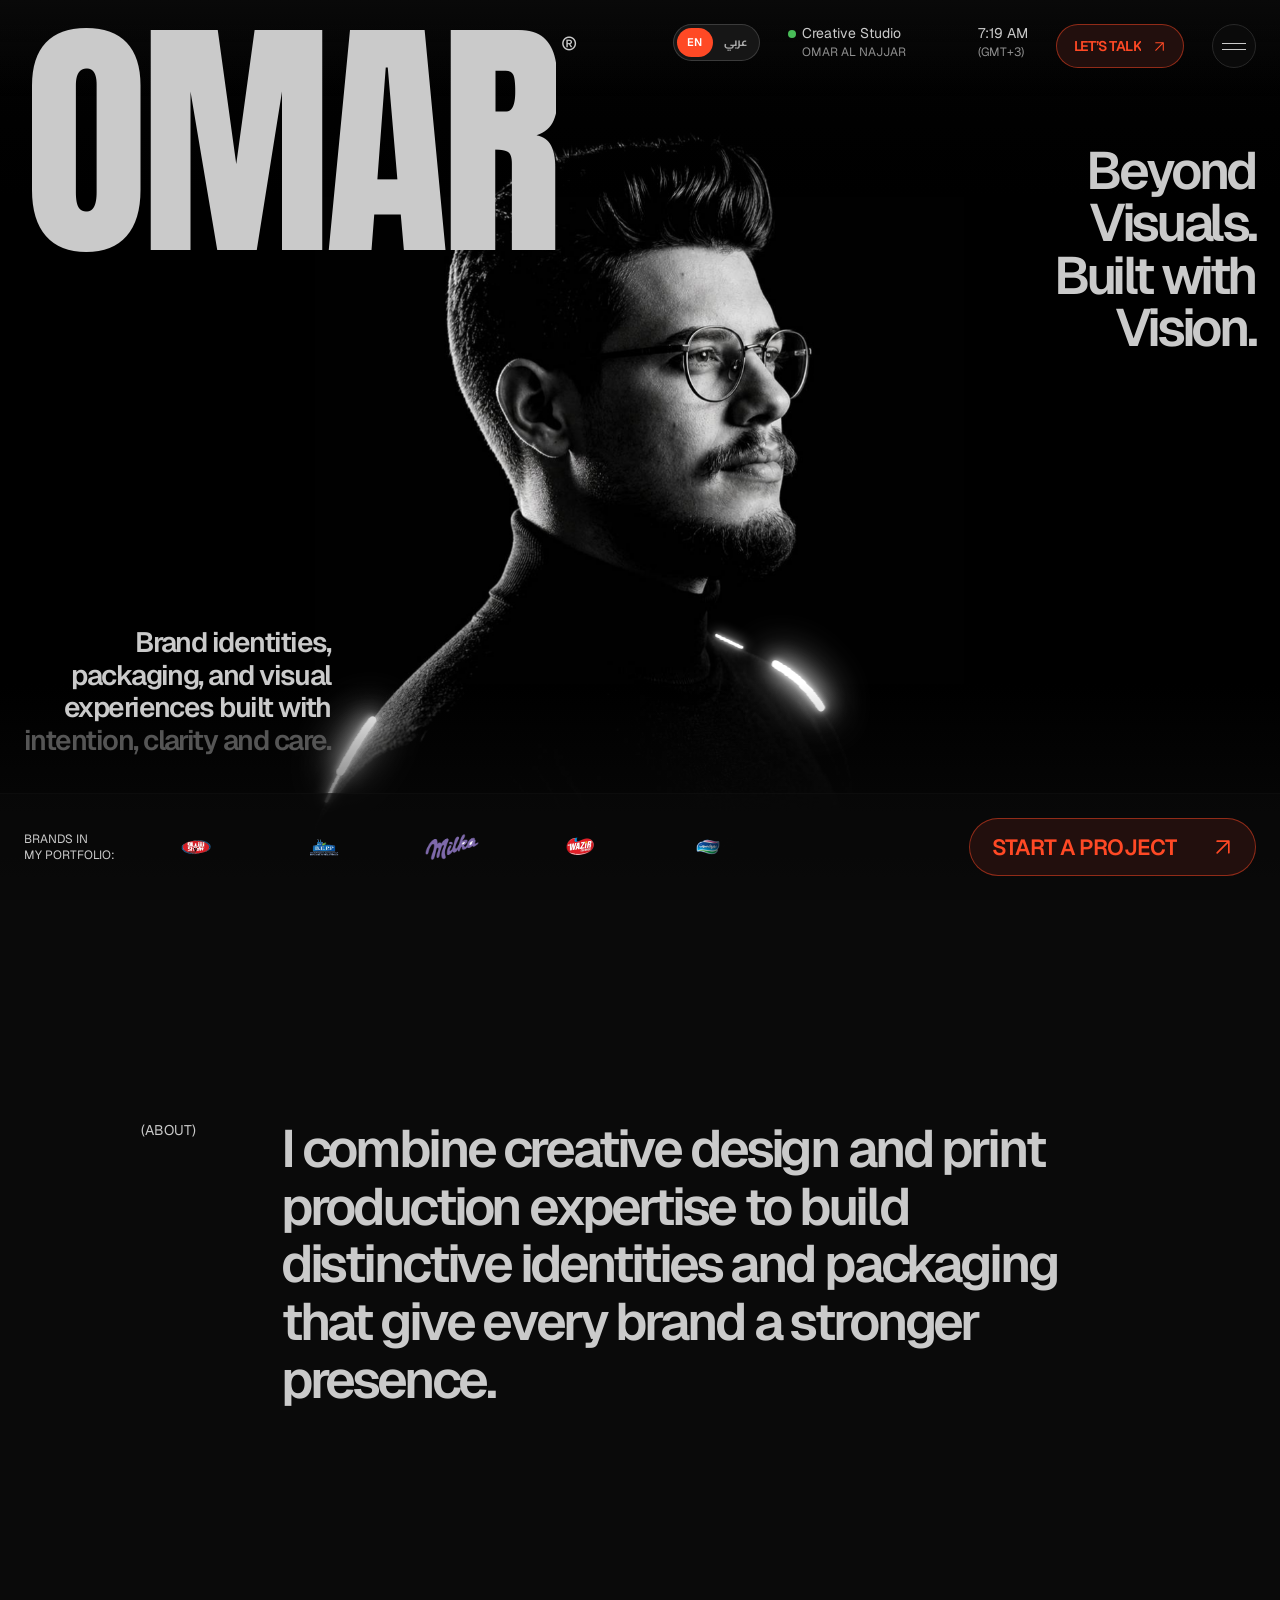
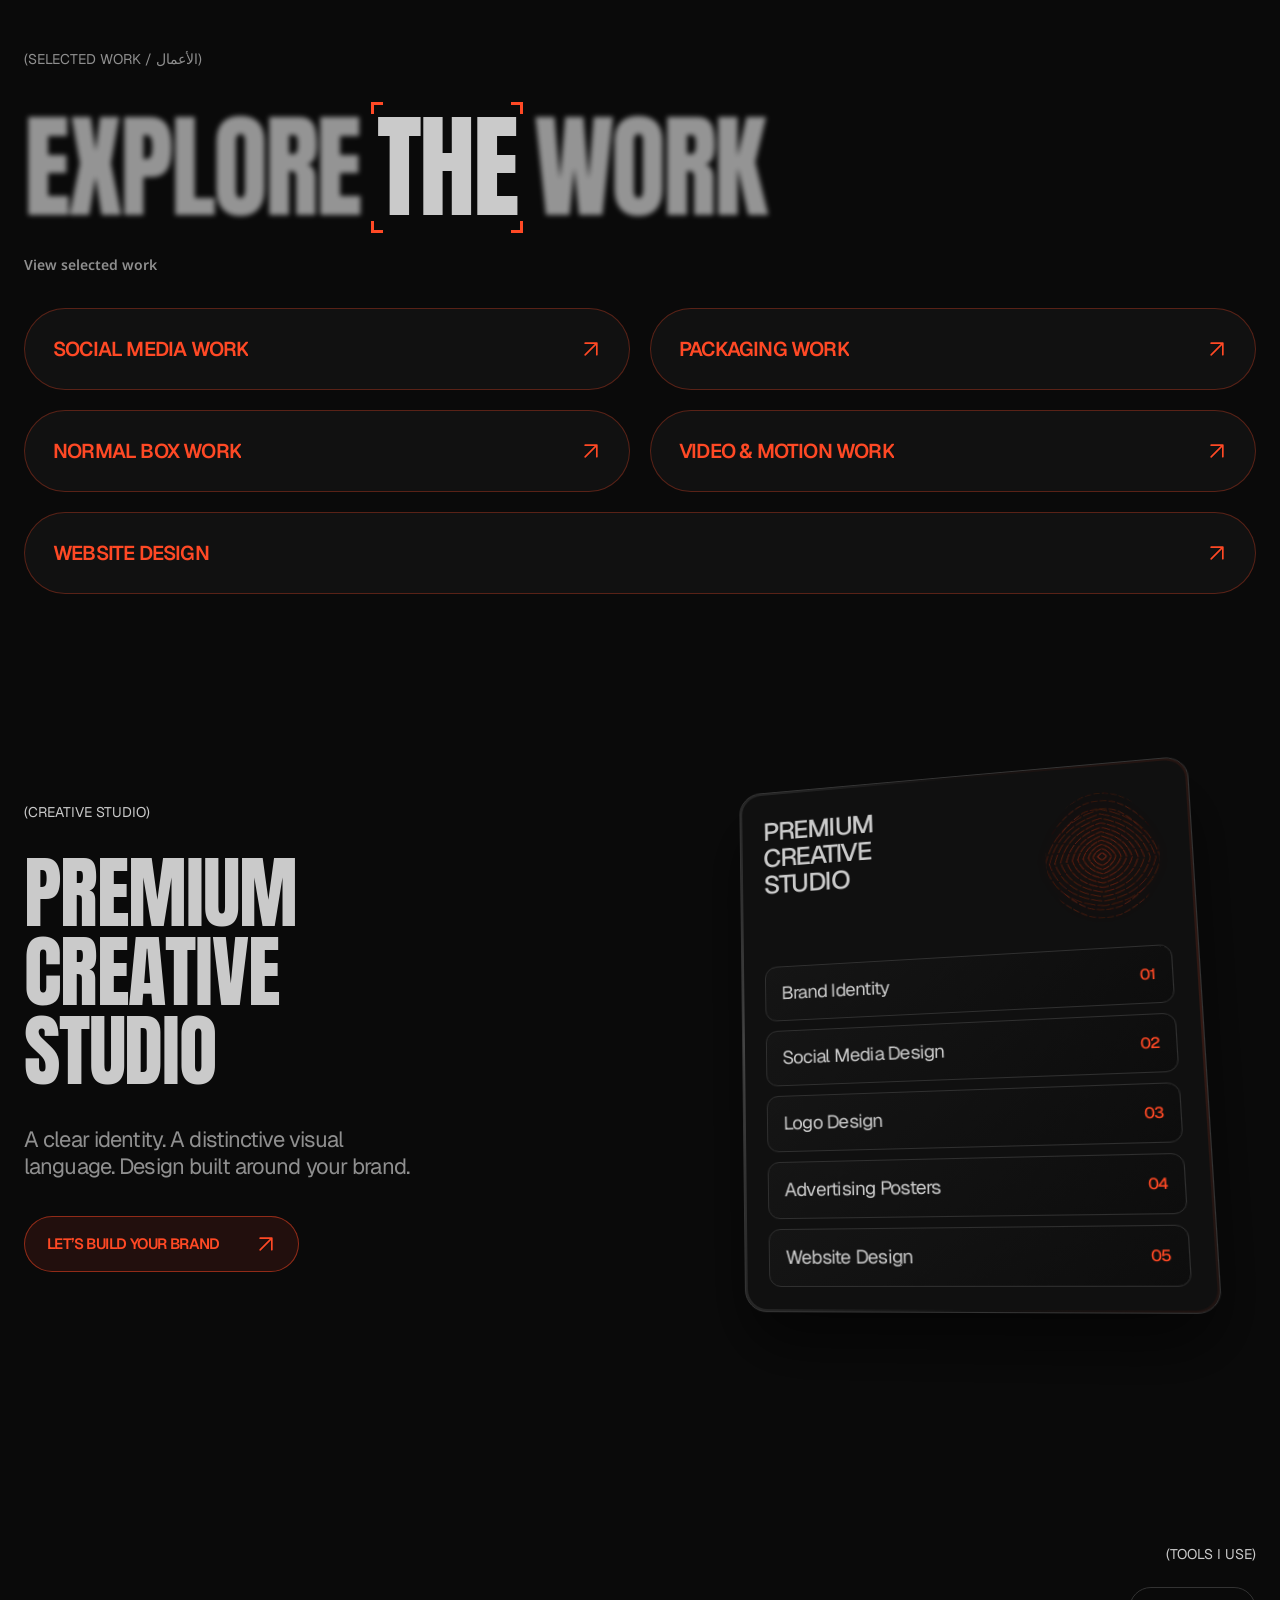
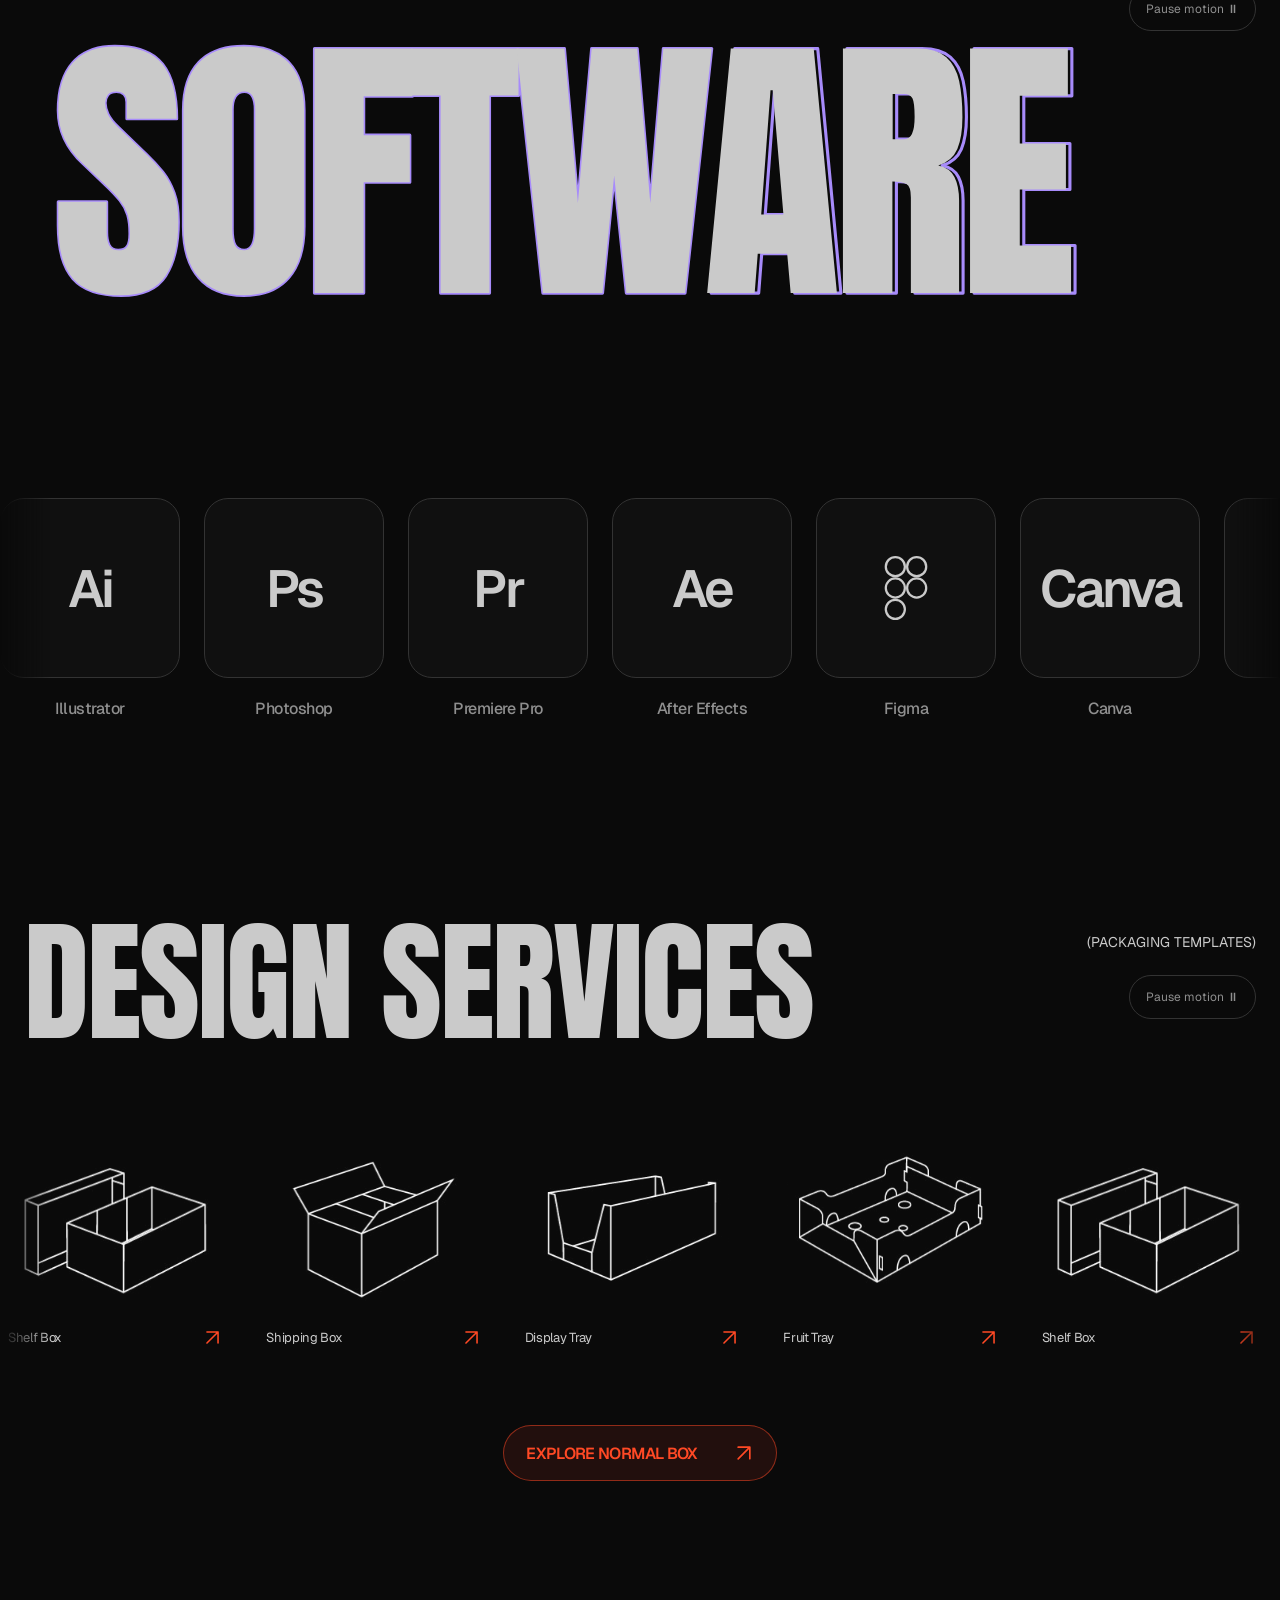
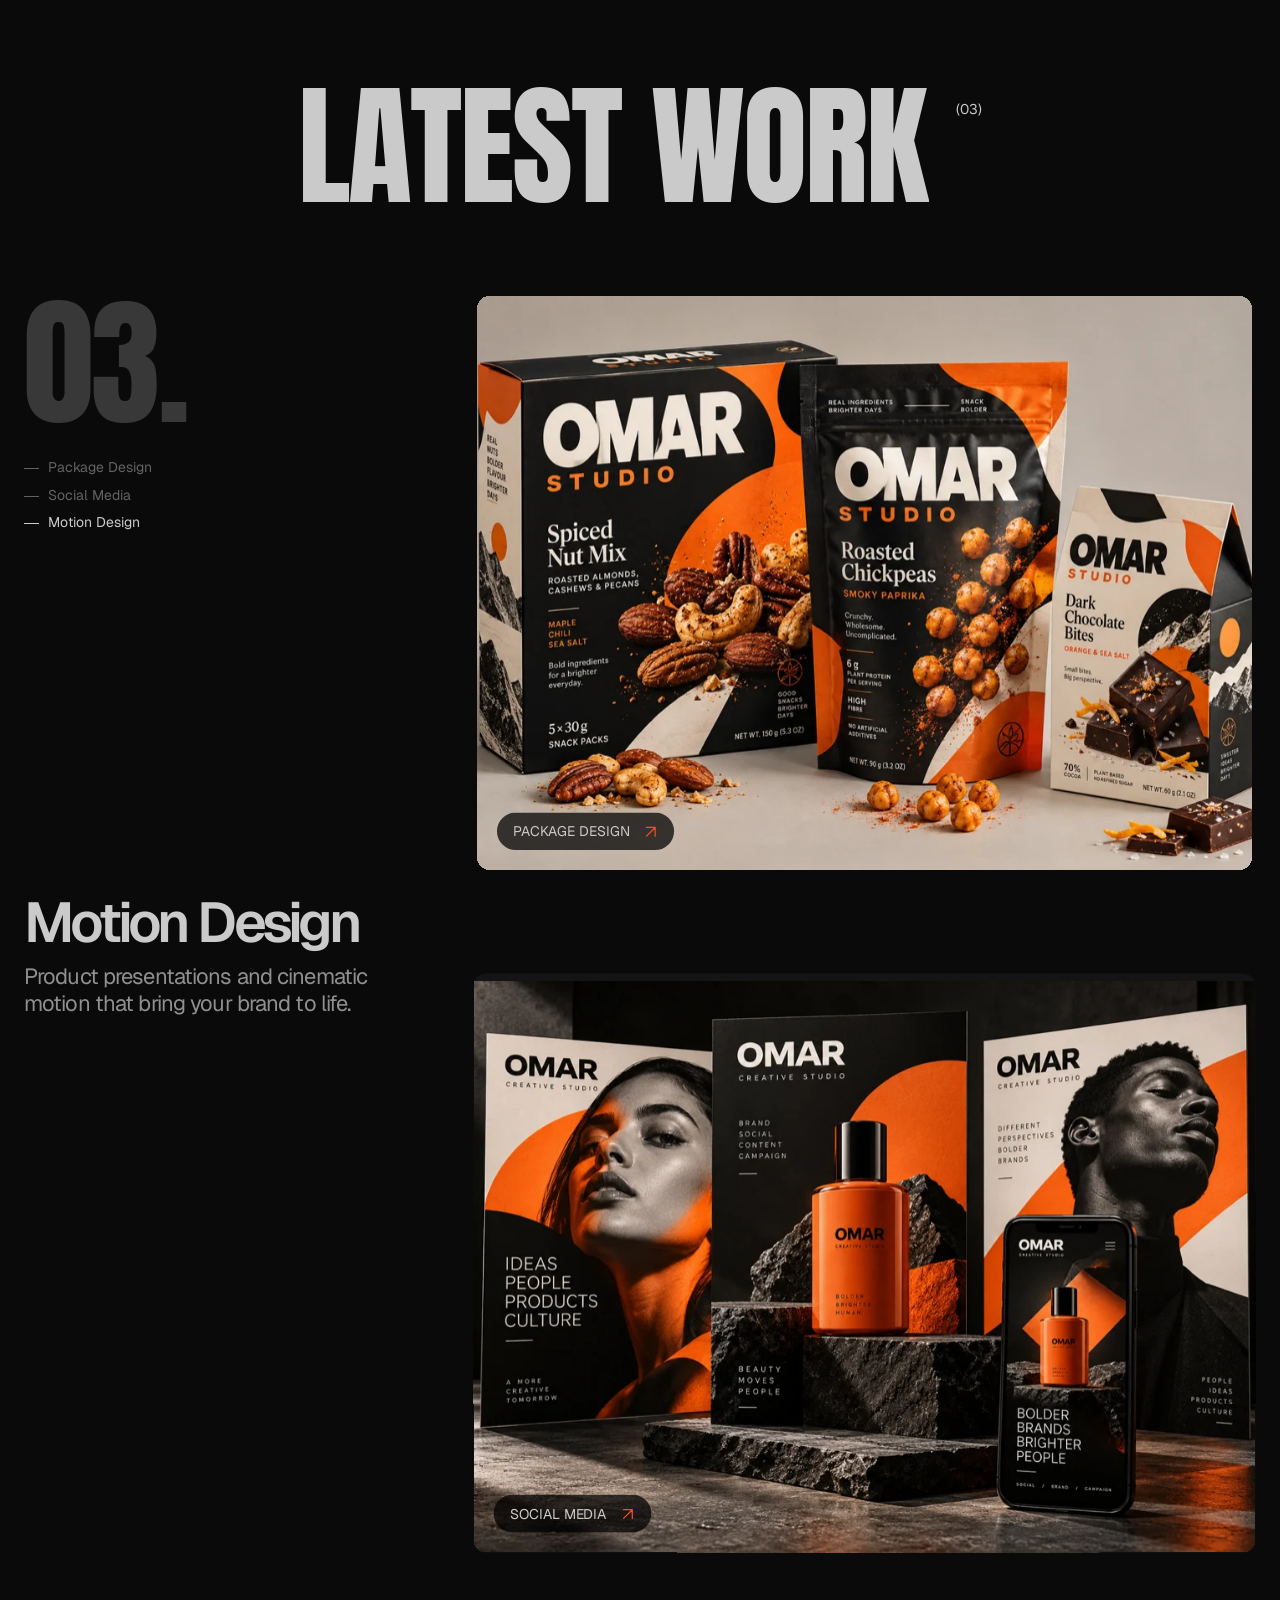
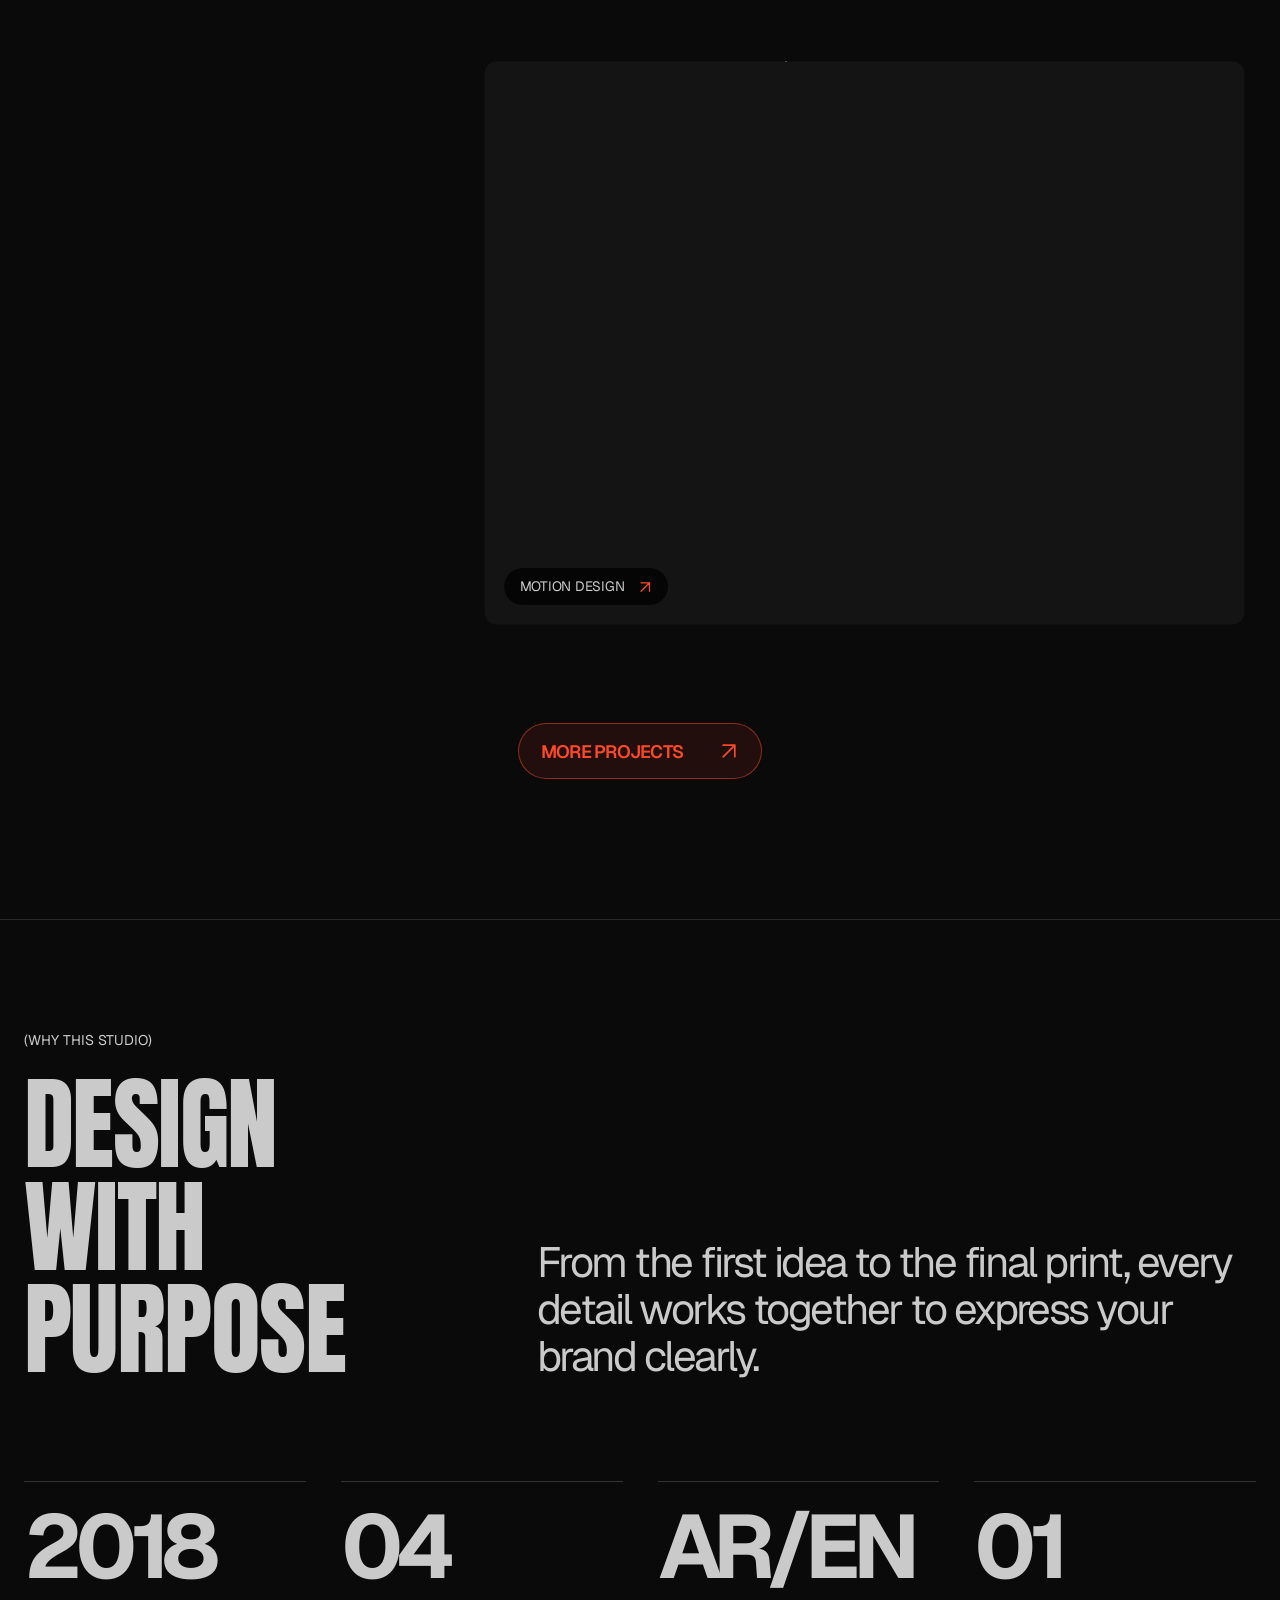
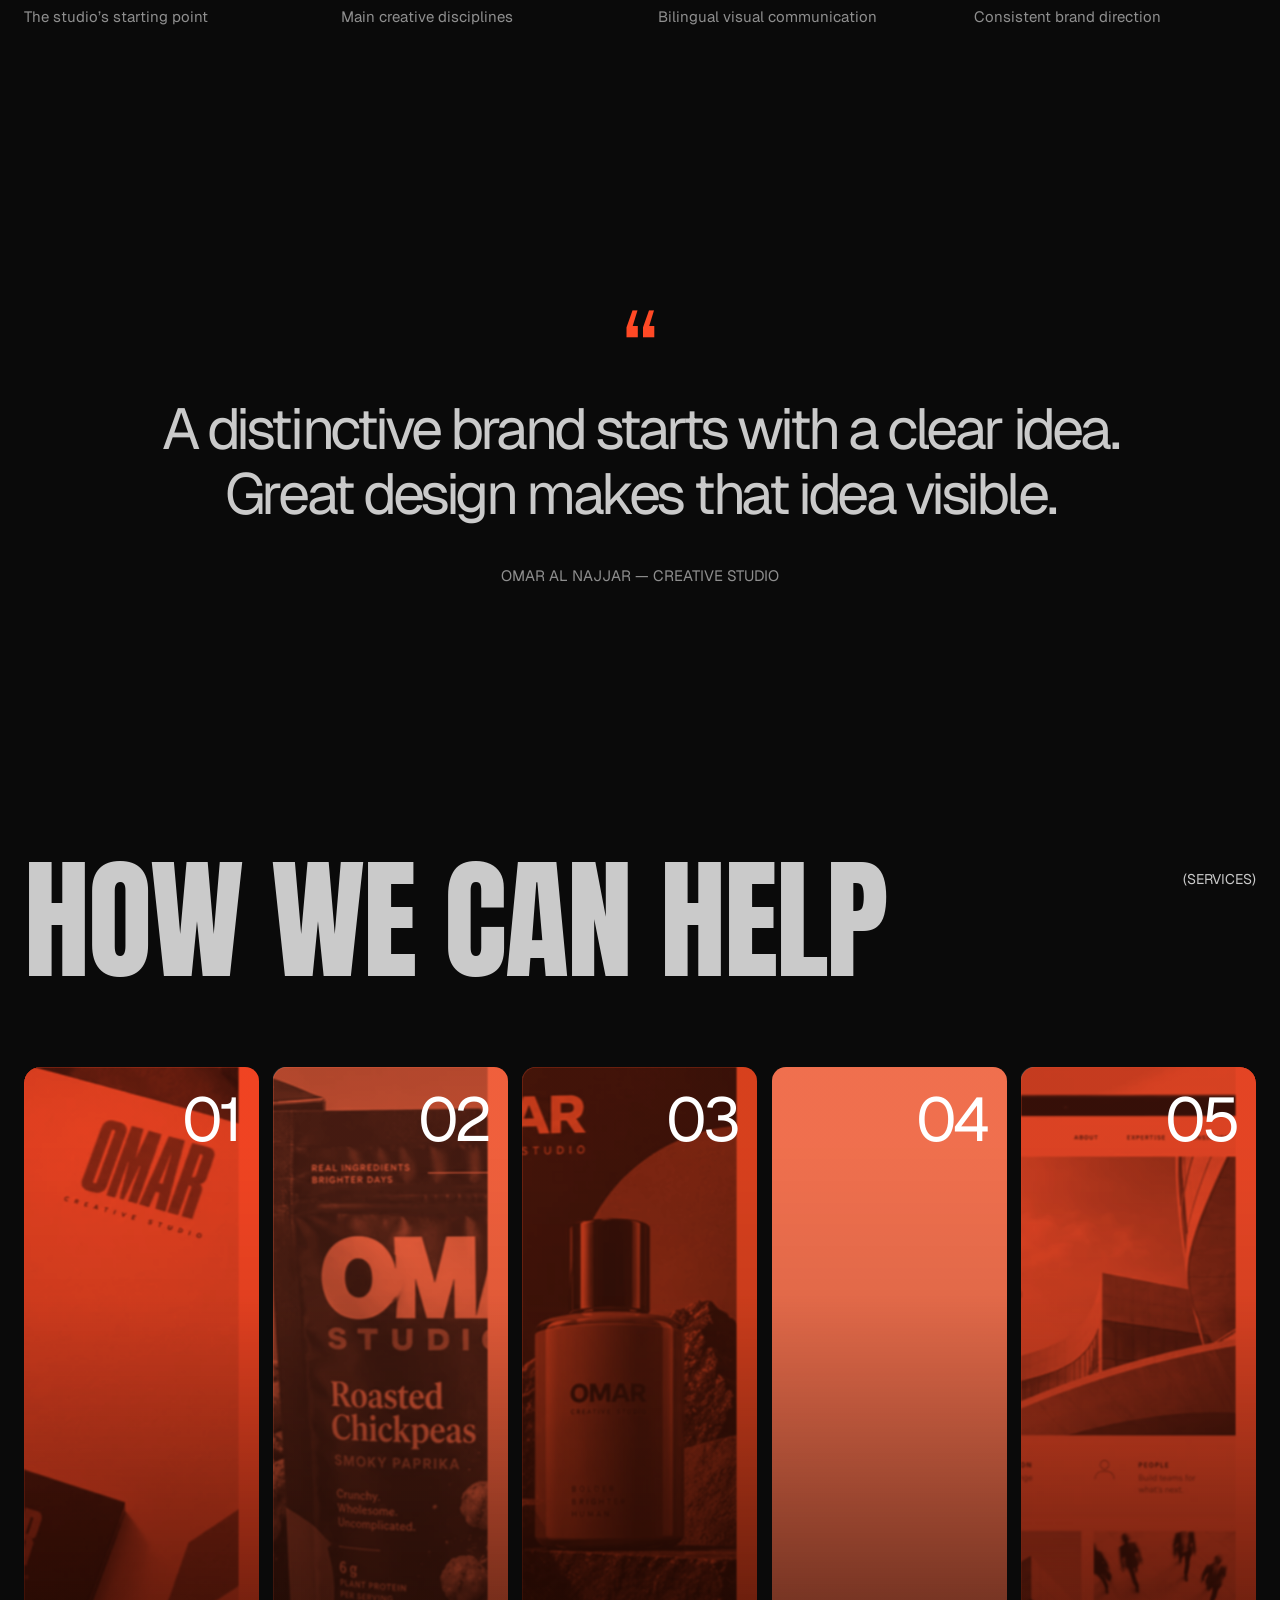
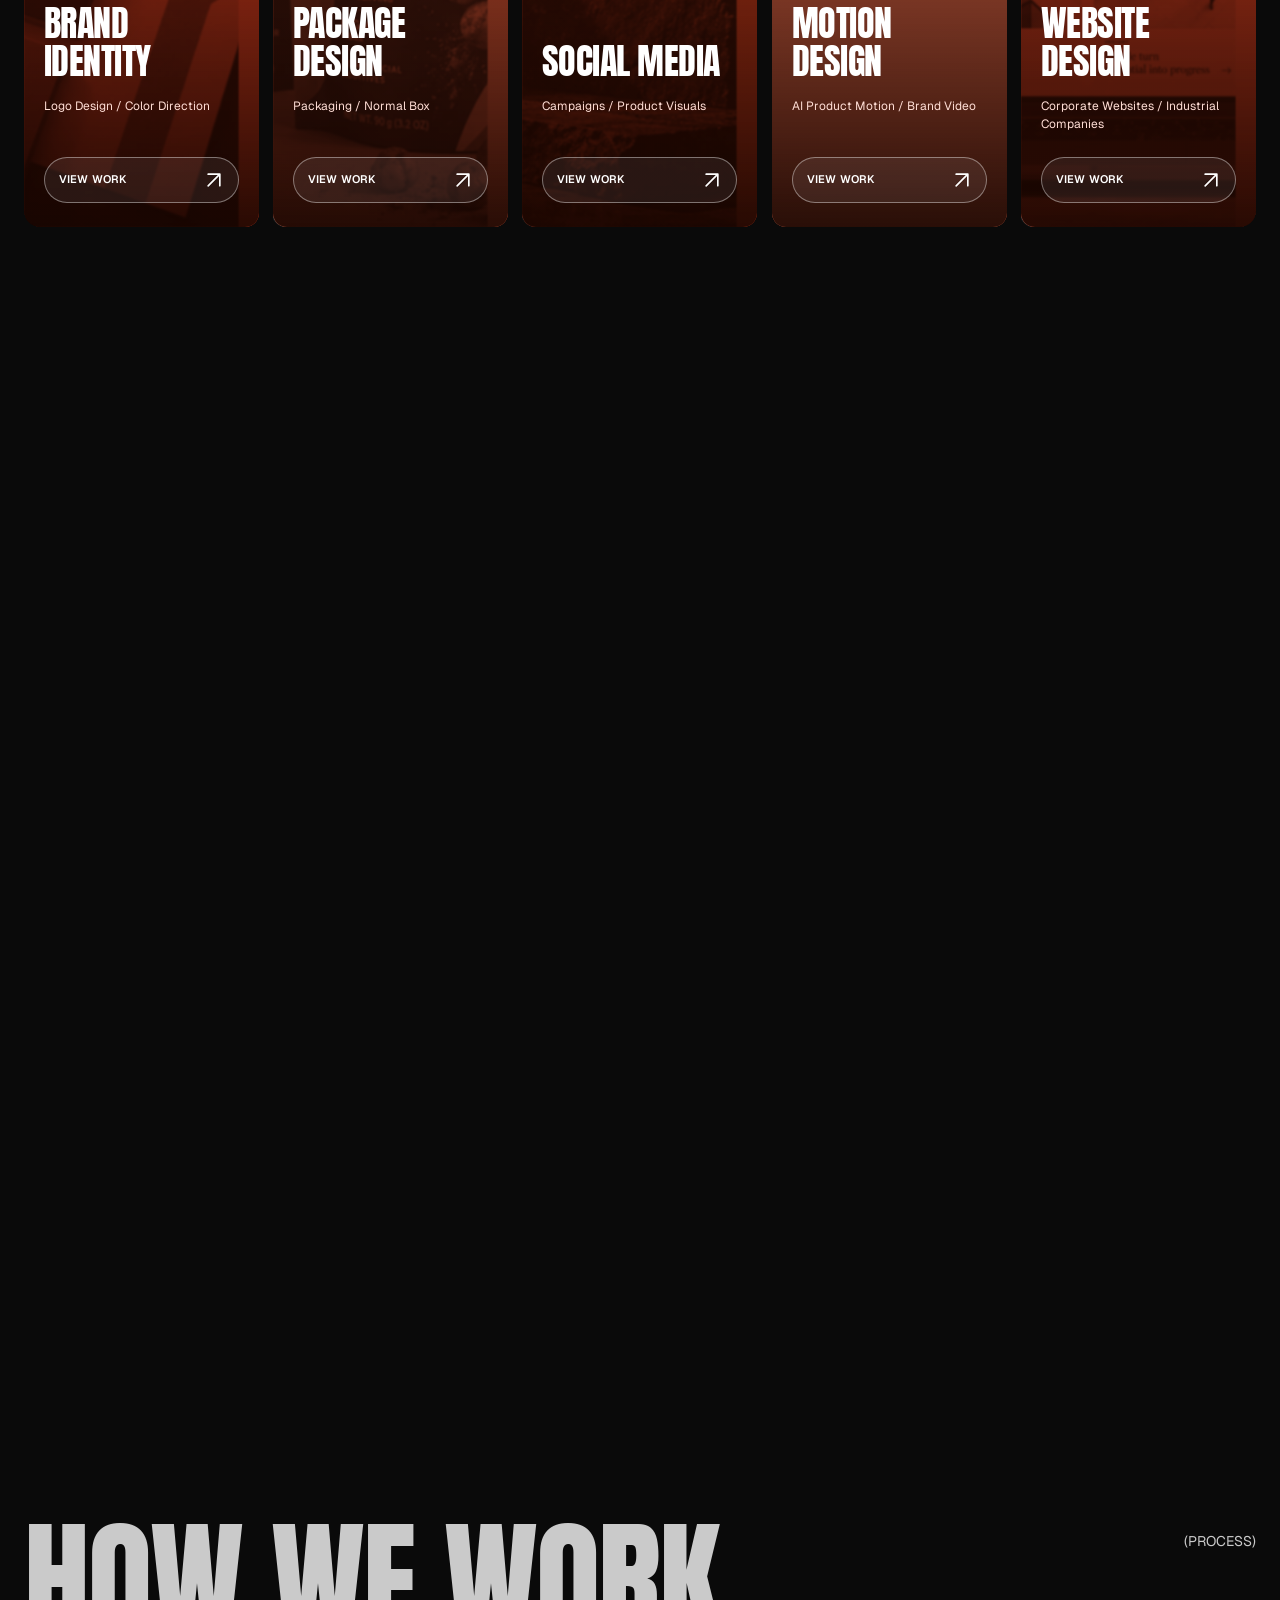
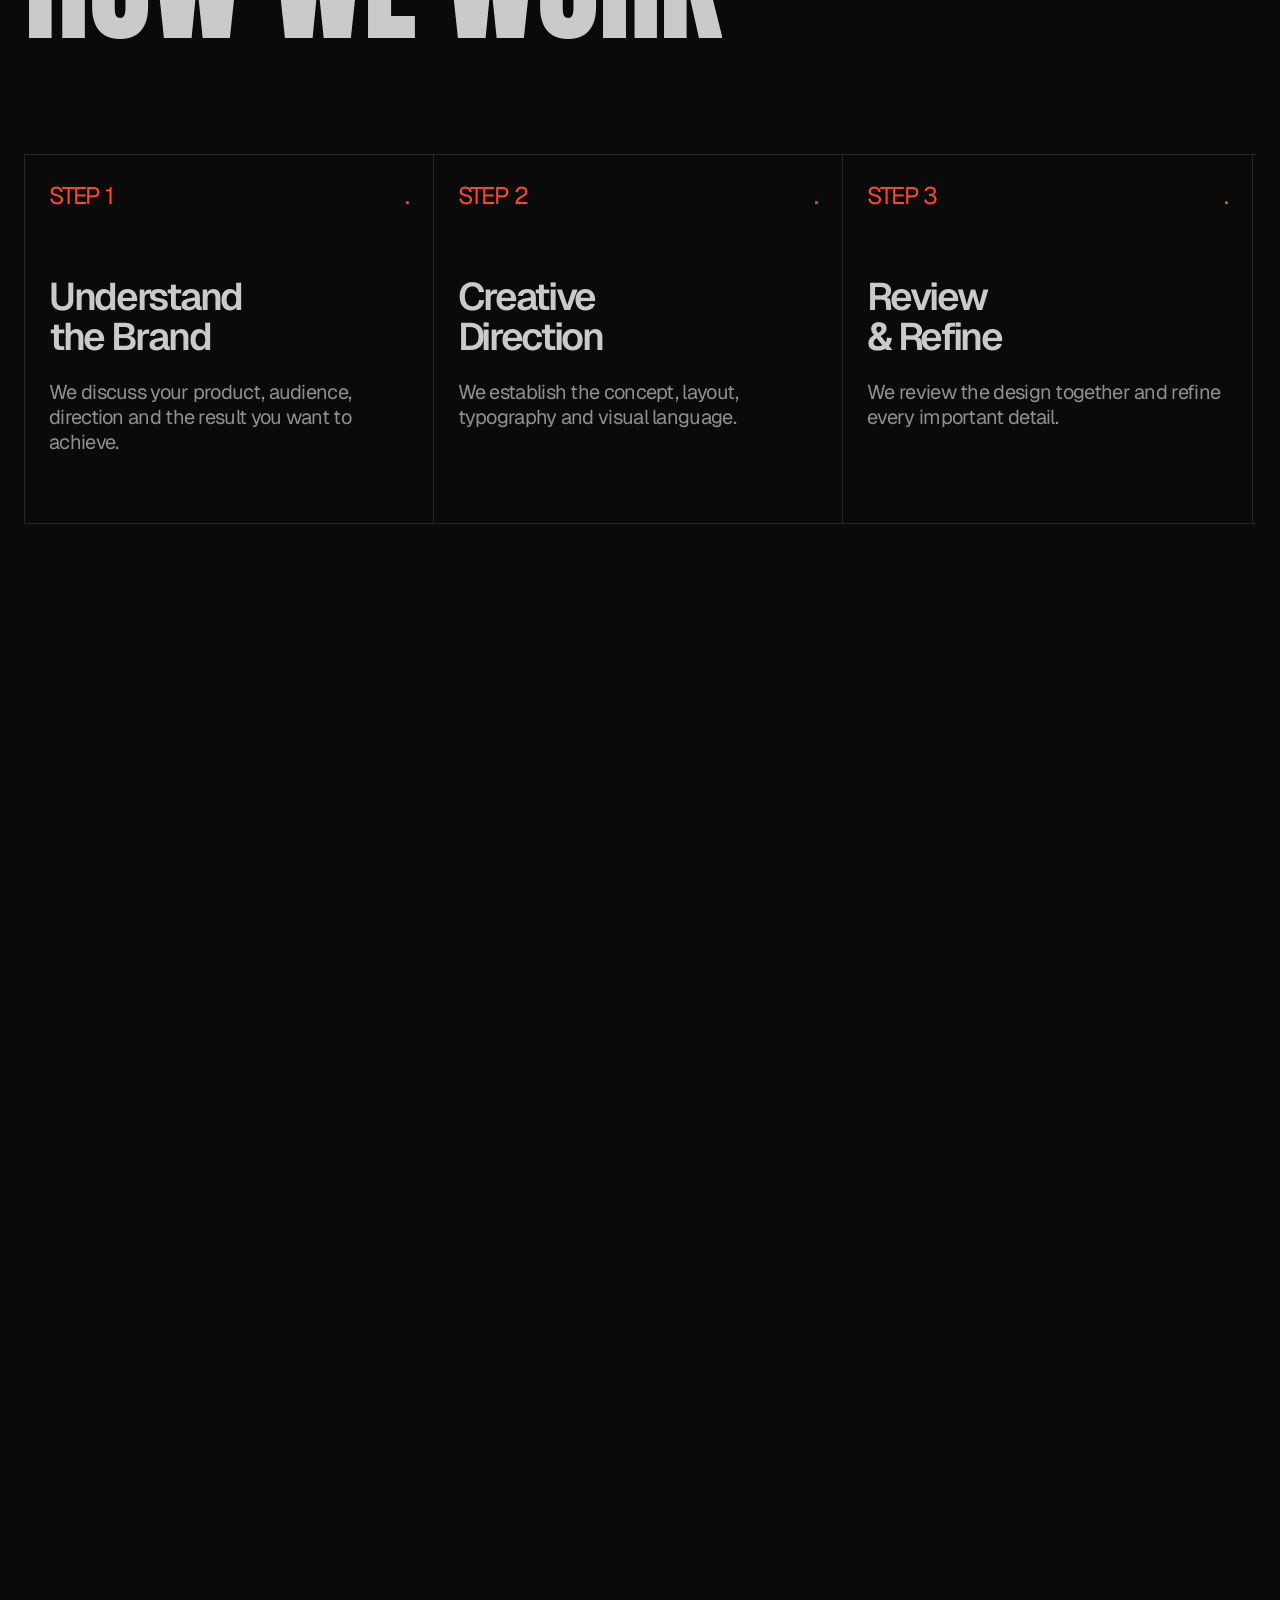
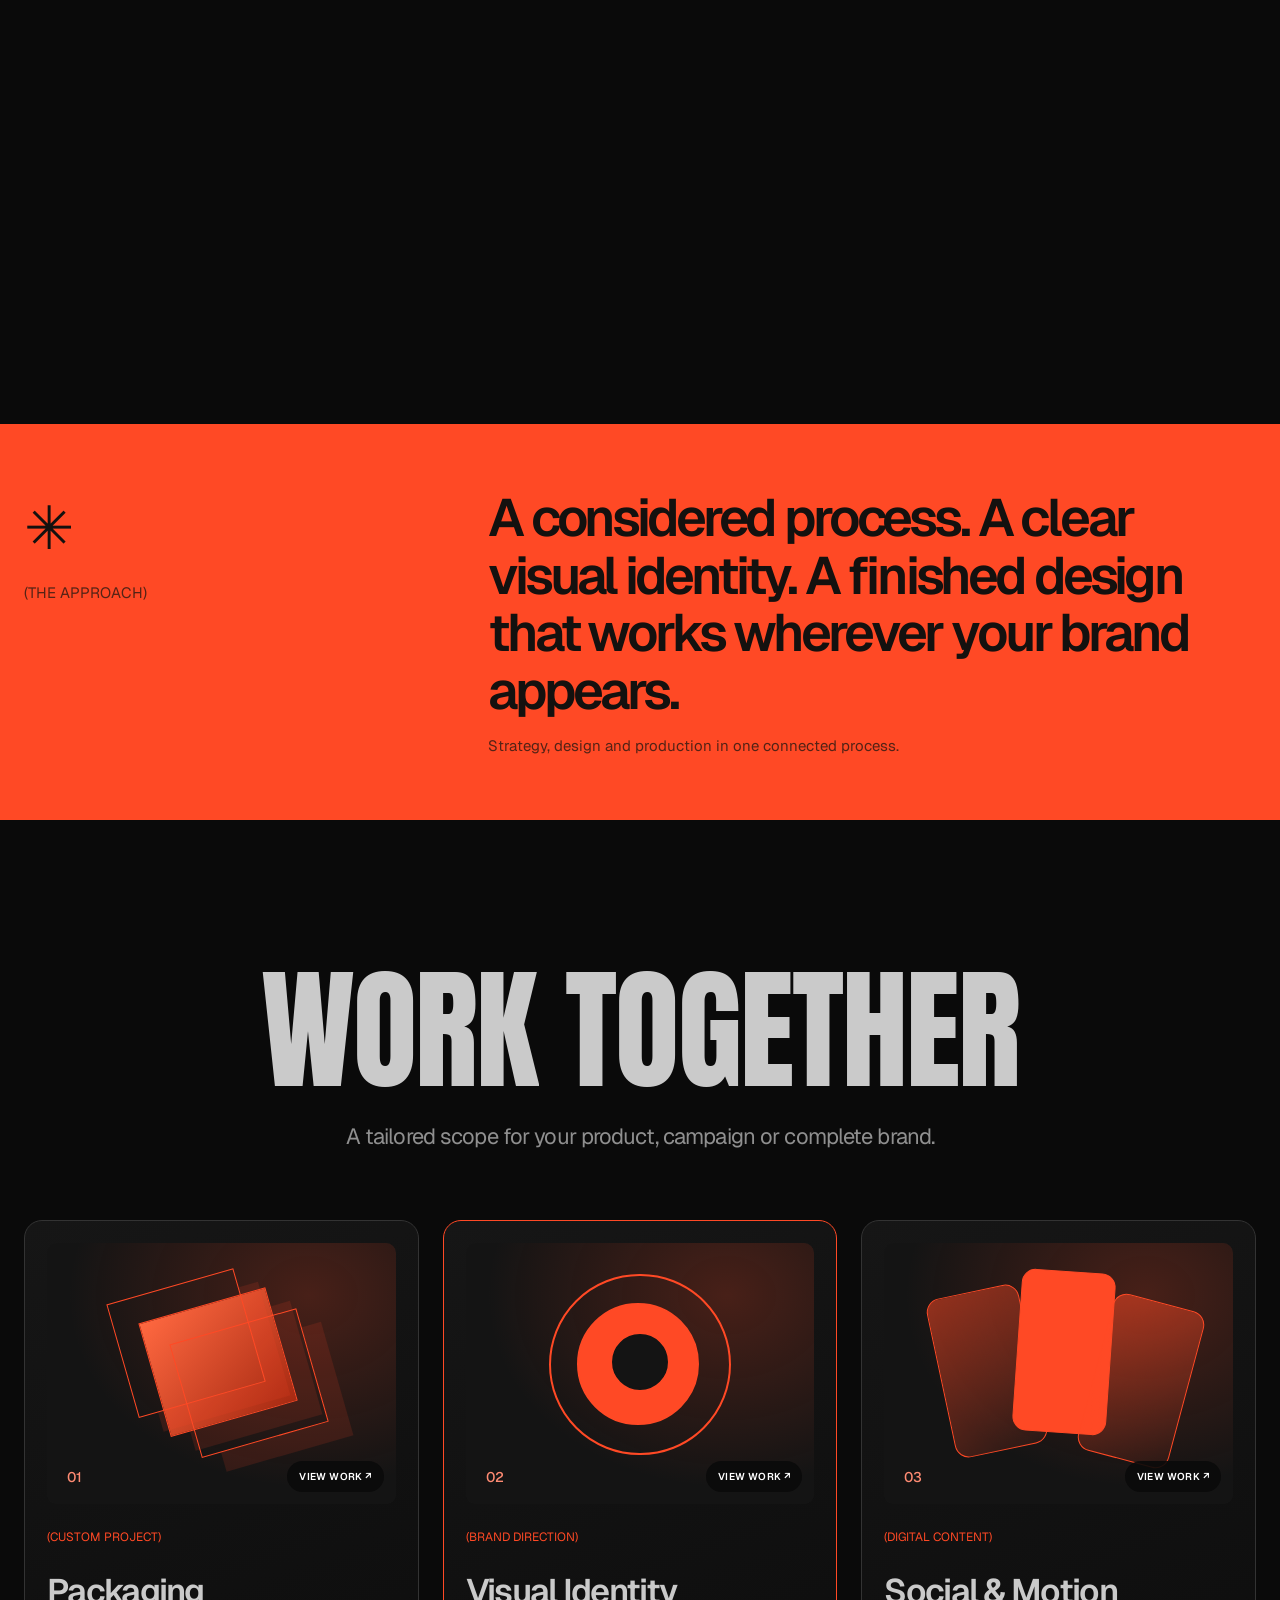
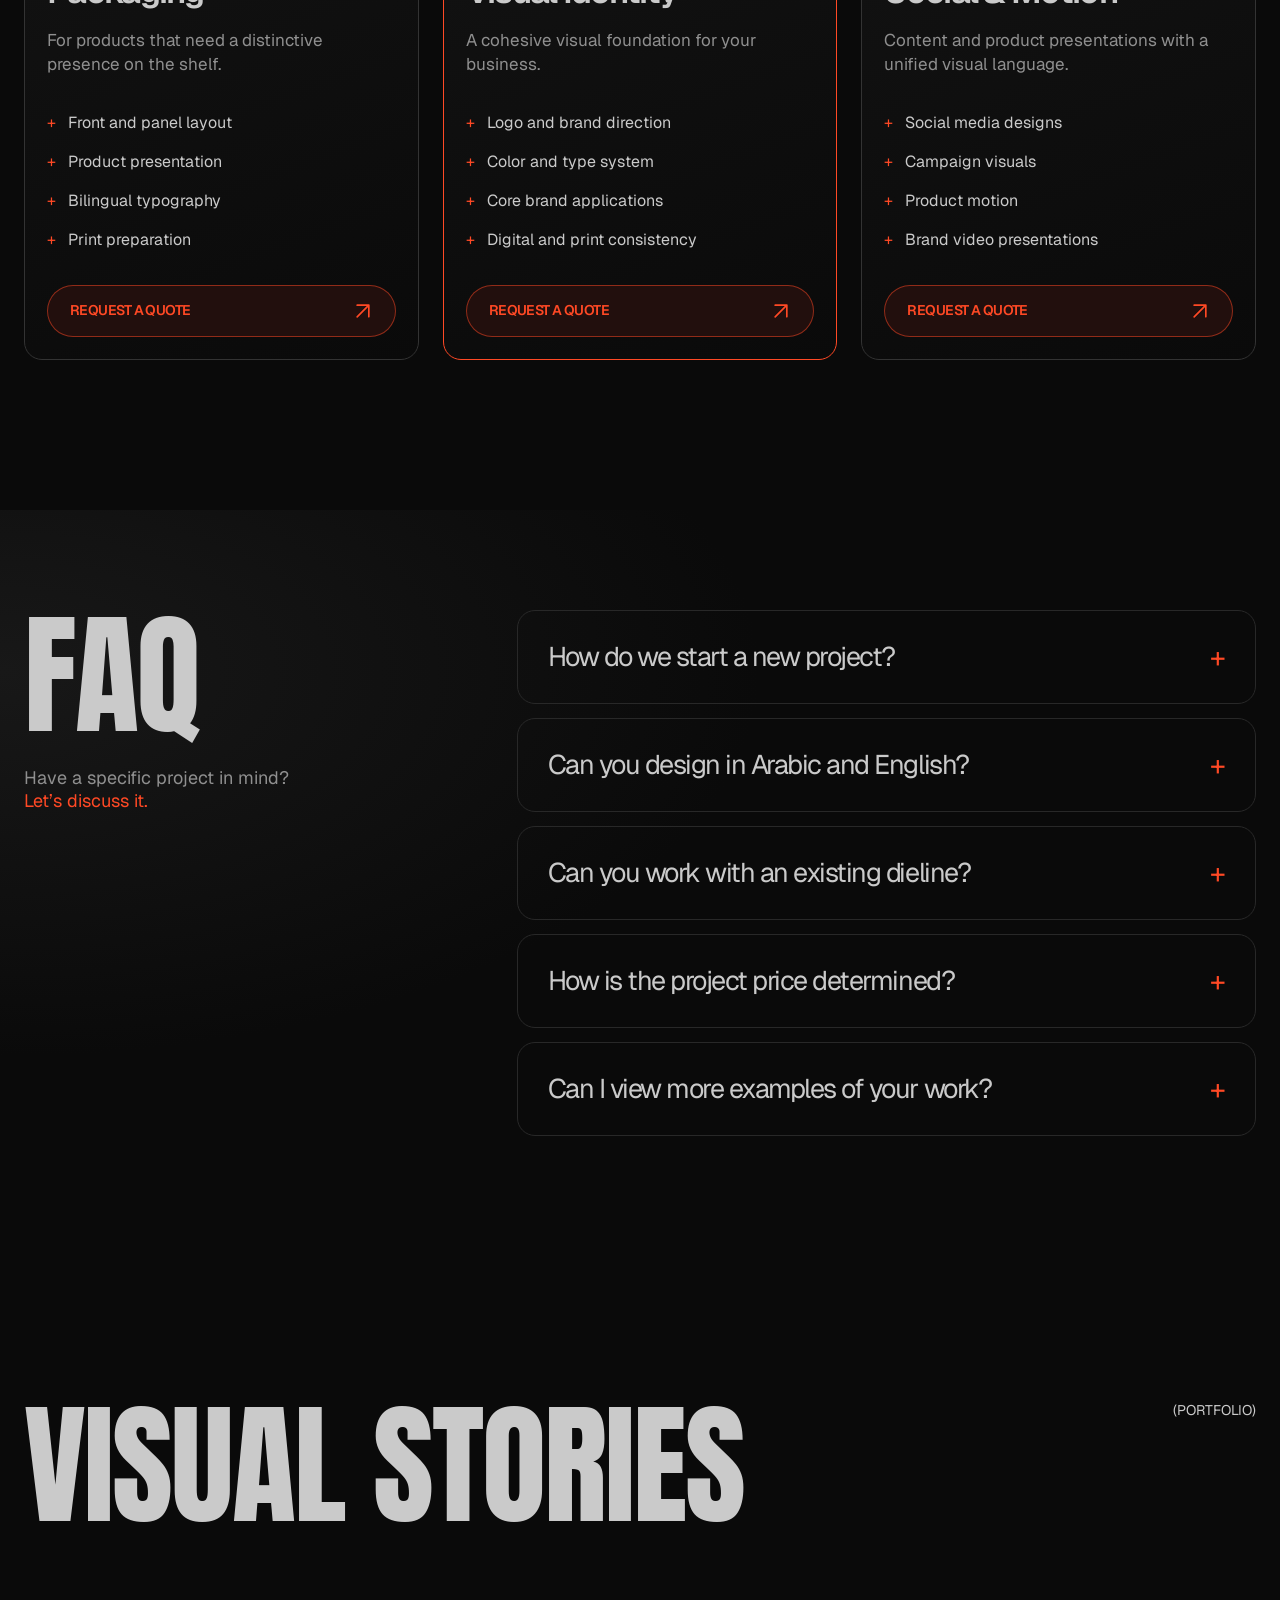
==== commit ae1bda03: "3" ====
--- a/index.html
+++ b/index.html
@@ -244,7 +244,7 @@
 html[lang=ar] body{font-family:OmarArabic,'Noto Sans Arabic',sans-serif;font-weight:500}html[lang=ar] :is(h1,h2,h3,.display,.section-title,.footer-slogan,.hero-side-title,.radar-project-caption h3,.lanyard-caption p,.insta-editorial-content h2){font-family:OmarArabic,'Noto Sans Arabic',sans-serif;font-weight:900;letter-spacing:0!important;line-height:1.3}html[lang=ar] :is(button,.roll-btn,.footer-links,.section-label,.studio-panel-label,.menu-links,.gallery-tabs){font-family:OmarArabic,'Noto Sans Arabic',sans-serif;letter-spacing:0;font-weight:700}html[lang=ar] :is(.hero-summary,.studio-copy p,.text-reveal,.contact-bottom p,.faq p,.package p){line-height:1.85;letter-spacing:0}html[lang=ar] .section-title{font-size:clamp(42px,6.4vw,96px)}html[lang=ar] .hero-side-title{font-size:clamp(36px,5.4vw,80px);line-height:1.35;max-width:40%}html[lang=ar] .wordmark,html[lang=ar] .wordmark .display{font-family:Anton,sans-serif;font-weight:400;direction:ltr}html[lang=ar] .wordmark{transform-origin:right top}html[lang=ar] .clock-block,html[lang=ar] .insta-handle,html[lang=ar] .tool-icon,html[lang=ar] .rail-track,html[lang=ar] .lower-tape-track{direction:ltr}html[lang=ar] .rail-track h3{font-family:Geist,Arial,sans-serif}html[lang=ar] .studio-service-links button{text-align:right;font-size:clamp(17px,1.8vw,24px)}html[lang=ar] .studio-panel-label{left:auto;right:30px}html[lang=ar] .studio-fingerprint{margin-left:0;margin-right:auto}html[lang=ar] .service-scene-copy h3{font-size:clamp(24px,2.5vw,38px)}html[lang=ar] .roll-btn{font-size:13px;line-height:1.5}html[lang=ar] .roll-label{line-height:1.7}html[lang=ar] .roll-label>span{white-space:nowrap}html[lang=ar] .work-cta-title{font-size:clamp(34px,5.7vw,78px);line-height:1.5}html[lang=ar] .radar-project-caption h3{font-size:clamp(25px,2.5vw,38px)}html[lang=ar] .radar-project-caption p{line-height:1.8}html[lang=ar] .insta-editorial-content h2{font-size:clamp(30px,4vw,46px);line-height:1.4}html[lang=ar] .insta-editorial-content .insta-stats{direction:ltr}html[lang=ar] .insta-editorial-content .insta-stats span{letter-spacing:0}html[lang=ar] .footer-slogan{font-size:clamp(36px,6vw,90px)}html[lang=ar] .software-stroke-title svg{display:none!important}html[lang=ar] .software-stroke-title .software-stroke-fallback{display:block!important}html[lang=ar] .motion-word{display:inline-block}html[lang=ar] .motion-char{display:inline;transform:none;opacity:1;filter:none}html[lang=ar] .hero-side-title .lang-line{display:block}html[lang=ar] .hero-summary{max-width:340px}html[lang=ar] input,html[lang=ar] textarea{font-family:OmarArabic,'Noto Sans Arabic',sans-serif}.language-switch :is(button){touch-action:manipulation}html[lang=ar] .process-grid{direction:ltr}html[lang=ar] .process-step{direction:rtl}html[lang=ar] .about-ar-original{display:none}html[lang=en] .about-ar-original{display:none}html[lang=ar] .contact-form{direction:rtl}html[lang=en] .contact-form{direction:ltr}html[lang=ar] .package-preview{direction:ltr}
 @media(max-width:700px){.language-switch button{min-width:32px;padding:7px 8px;font-size:10px}.header-tools{gap:9px}html[lang=ar] .hero-side-title{max-width:55%;font-size:clamp(27px,7.4vw,43px)}html[lang=ar] .section-title{font-size:clamp(33px,9vw,62px);line-height:1.4}html[lang=ar] .hero-summary{font-size:14px;max-width:65%}html[lang=ar] .studio-copy .section-title{font-size:clamp(44px,11vw,70px)}html[lang=ar] .studio-panel-label{right:24px;left:auto;font-size:12px}html[lang=ar] .service-scene-copy h3{font-size:36px}html[lang=ar] .work-cta-title{font-size:clamp(27px,7.4vw,42px)}html[lang=ar] .quick-links .roll-btn{font-size:11px;min-height:58px}html[lang=ar] .radar-project-caption h3{font-size:28px}html[lang=ar] .process-grid{transform:none!important}html[lang=ar] .footer-slogan{font-size:36px}html[lang=ar] .overlay-head h2{font-size:clamp(24px,7vw,40px)}html[lang=ar] .hero-side-title{letter-spacing:0}html[lang=ar] .footer-wordmark.display{font-family:Anton,sans-serif;direction:ltr}}
 </style><style id="arabic-layout-refinement">html[lang=ar] .hero-side-title{width:350px;font-size:clamp(36px,4.5vw,65px);line-height:1.28}html[lang=ar] .menu-links a,html[lang=ar] .menu-links button{line-height:1.55;letter-spacing:0;white-space:normal}html[lang=ar] .service-scene-tags{line-height:1.7}html[lang=ar] .process-step h3{line-height:1.5}html[lang=ar] .insta-editorial-ar{text-align:right}@media(max-width:700px){html[lang=ar] .hero-side-title{width:190px;max-width:53%;font-size:30px;line-height:1.28}html[lang=ar] .menu-links a,html[lang=ar] .menu-links button{font-size:clamp(25px,8.5vw,36px);line-height:1.65;padding:17px 0}html[lang=ar] .quick-links .roll-btn{padding:14px 12px;gap:8px}html[lang=ar] .quick-links .roll-arrow{font-size:16px}html[lang=ar] .hero-bottom .roll-btn{font-size:13px}}
-</style></head>
+</style><style id="mobile-templates-and-arabic-font-fix">.motion-section .motion-rail{direction:ltr;text-align:left;min-height:180px}.motion-section .rail-track,.motion-section .rail-group{direction:ltr}.templates-section{display:block;visibility:visible;opacity:1}.templates-section .section-top{opacity:1;transform:none}.templates-section .template-card{display:block;visibility:visible;flex-shrink:0}.template-art{min-height:135px}.template-art img{display:block;visibility:visible;opacity:1}html[lang=ar] body,html[lang=ar] body *:not(svg):not(path):not(rect):not(circle):not(line):not(polyline):not(polygon):not(use):not(defs):not(filter){font-family:OmarArabic,'Noto Sans Arabic',sans-serif!important}html[lang=ar] .wordmark,html[lang=ar] .wordmark *{font-family:Anton,sans-serif!important}html[lang=ar] .template-caption{direction:rtl;text-align:right;letter-spacing:0}html[lang=ar] .tool-card h3{font-family:OmarArabic,'Noto Sans Arabic',sans-serif!important}@media(max-width:700px){.templates-section .motion-rail{min-height:200px;padding:12px 0 20px}.templates-section .template-card{width:200px}.templates-section .template-art{height:160px;aspect-ratio:auto;min-height:160px}.templates-section .template-art img{filter:none!important;mix-blend-mode:screen;width:90%;height:90%;object-fit:contain}.templates-section .section-top{display:flex;flex-wrap:wrap;gap:20px;margin-bottom:25px}.templates-section .motion-meta{width:100%;justify-content:space-between}.templates-section .rail-track{margin-left:0;margin-right:0}html[lang=ar] .templates-section .section-title{font-size:clamp(32px,9vw,50px)}} </style></head>
 <body>
 <svg aria-hidden="true" focusable="false" width="0" height="0" style="position:absolute;pointer-events:none"><defs><filter id="introLogoBlack" color-interpolation-filters="sRGB"><feColorMatrix type="matrix" values="0 0 0 0 0  0 0 0 0 0  0 0 0 0 0  .2126 .7152 .0722 0 0"/><feComponentTransfer><feFuncA type="linear" slope="1.6" intercept="-.12"/></feComponentTransfer></filter></defs></svg>
 <svg aria-hidden="true" focusable="false" width="0" height="0" style="position:absolute;pointer-events:none"><defs><filter id="boxRemoveBlack" color-interpolation-filters="sRGB"><feColorMatrix type="matrix" values="0 0 0 0 1  0 0 0 0 1  0 0 0 0 1  .2126 .7152 .0722 0 0"/></filter></defs></svg>
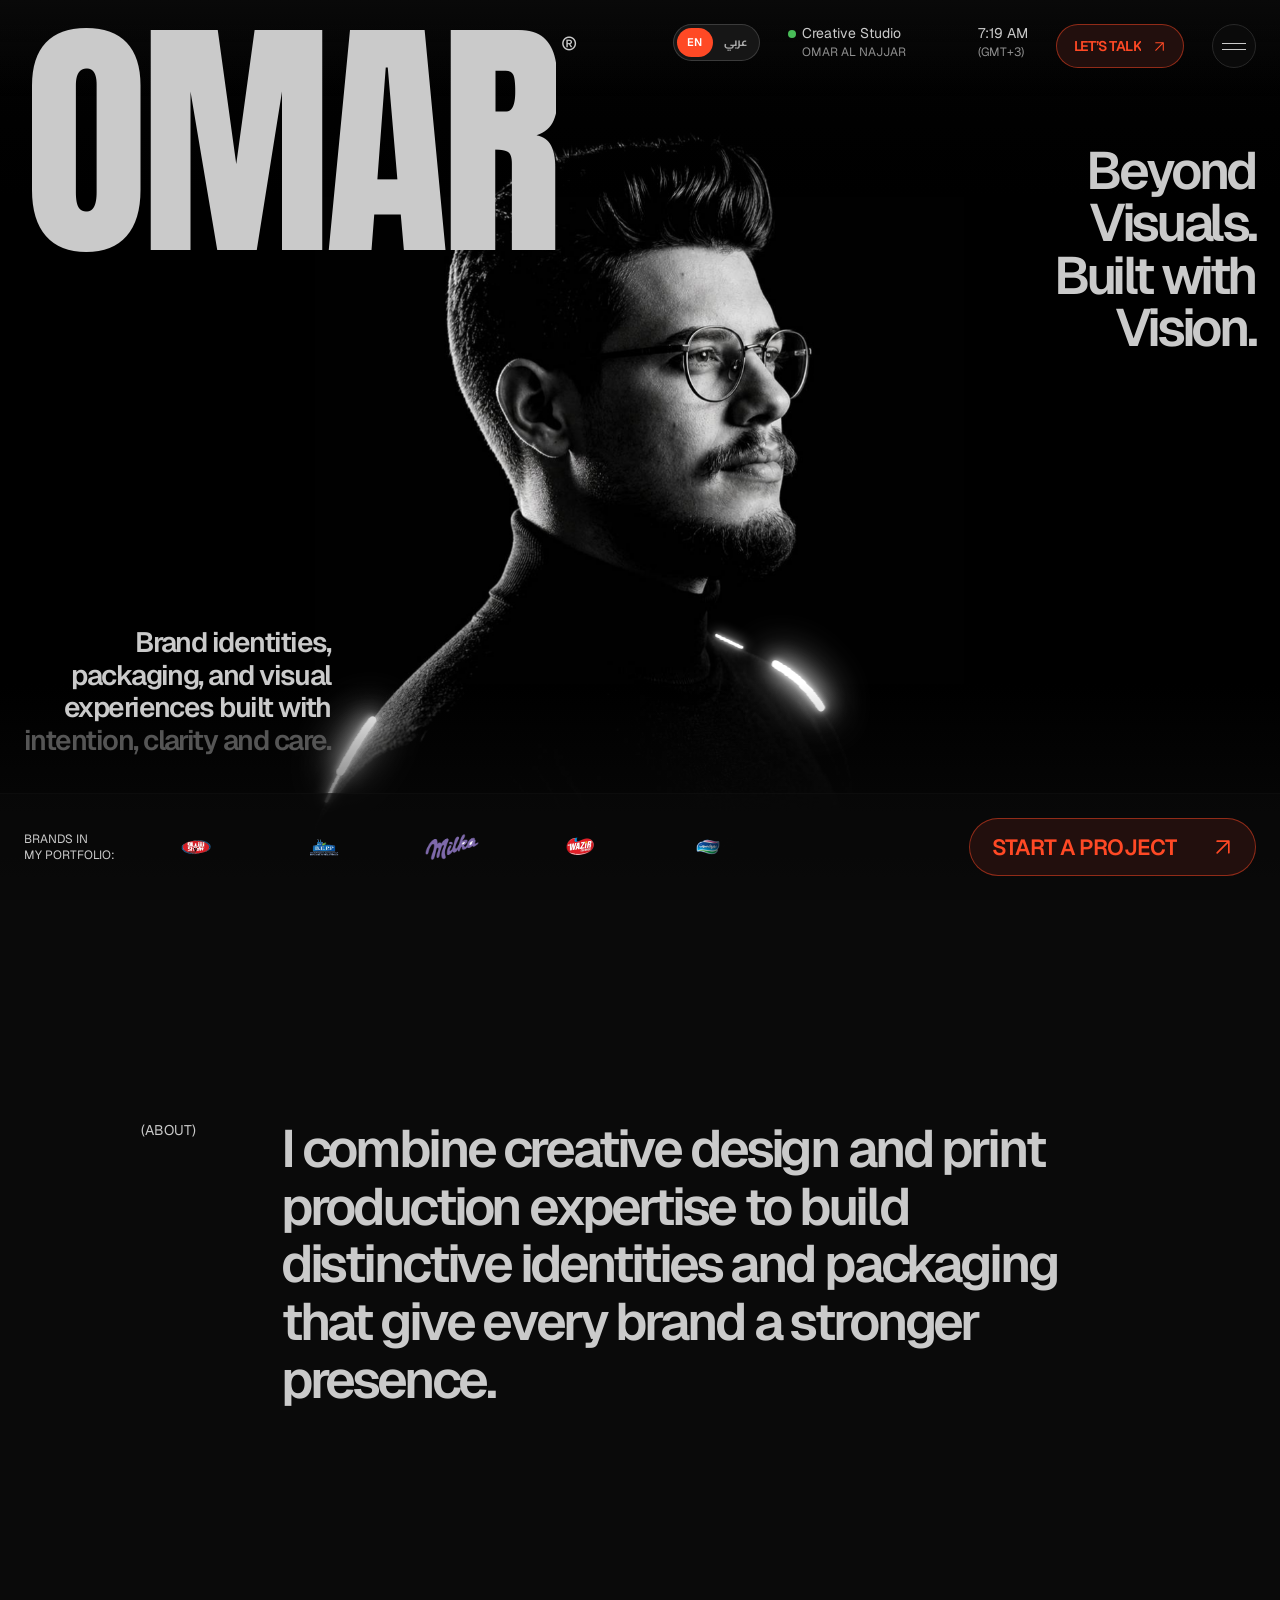
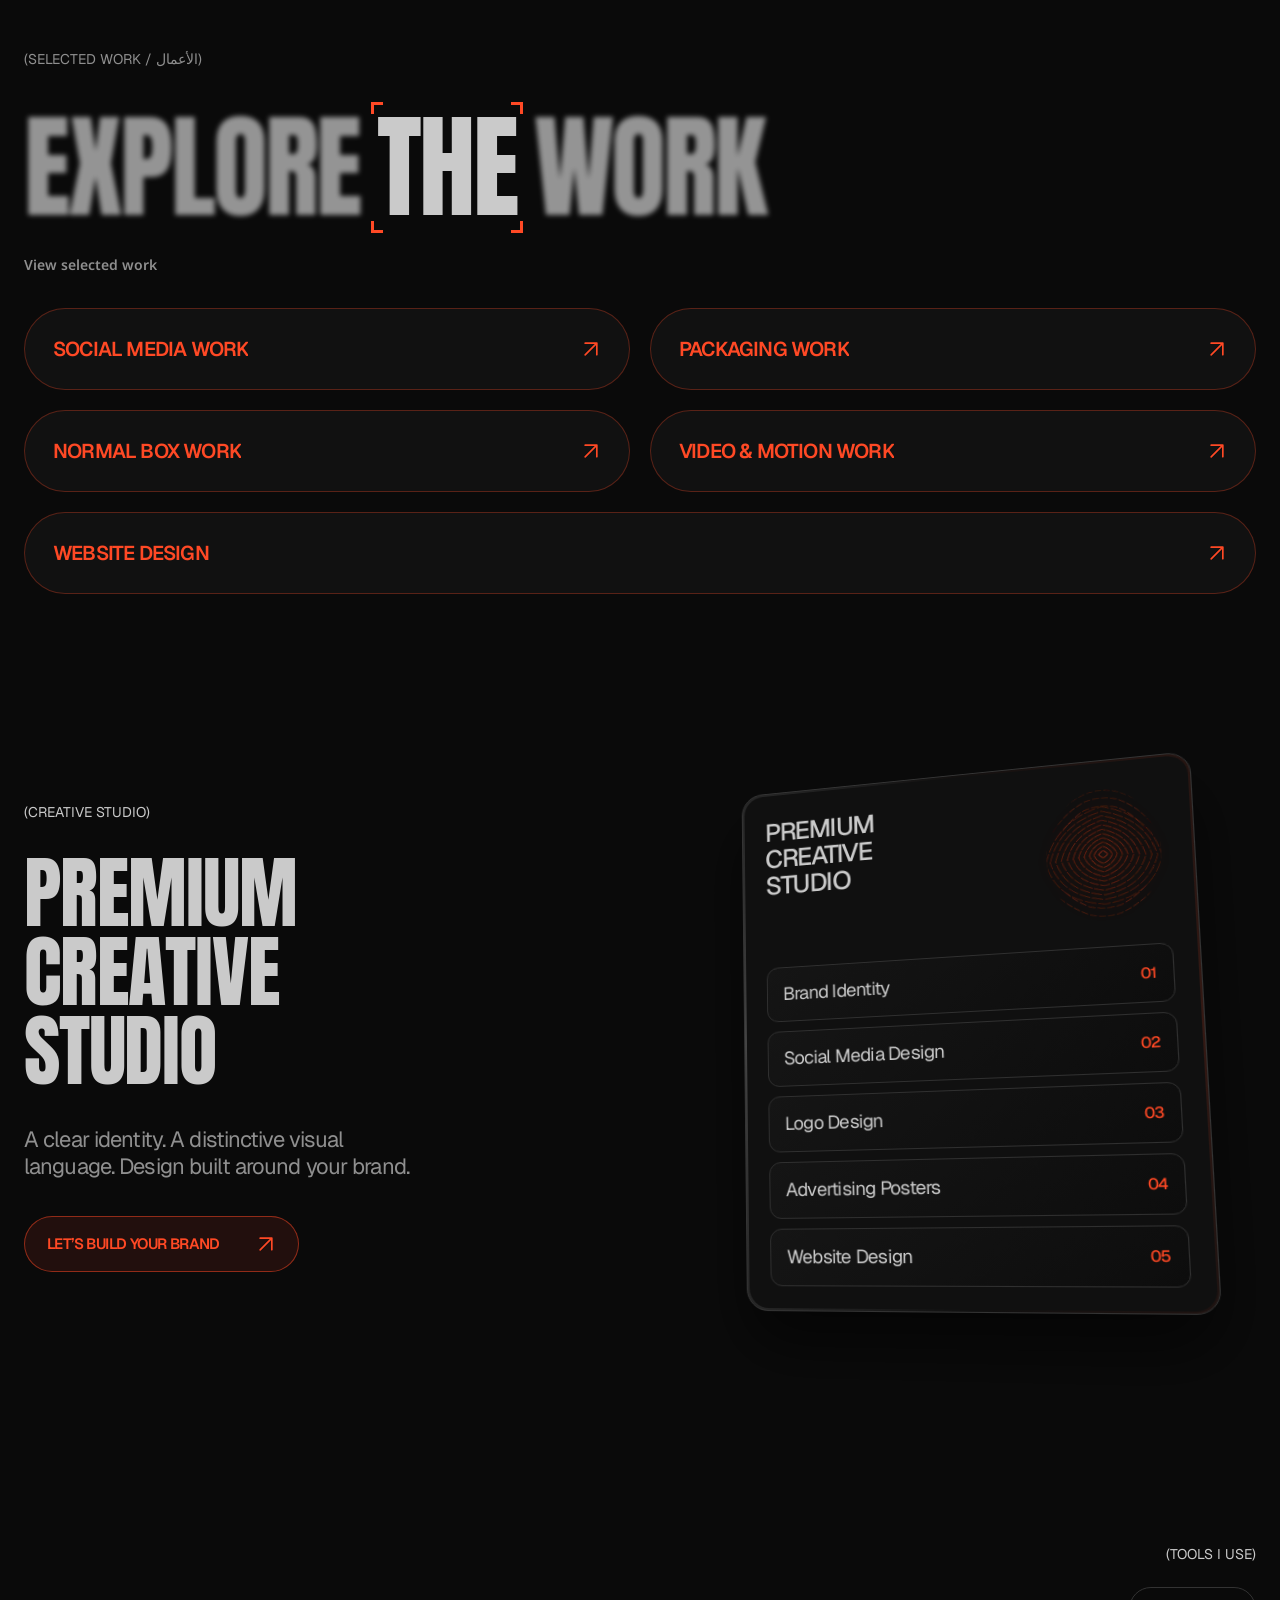
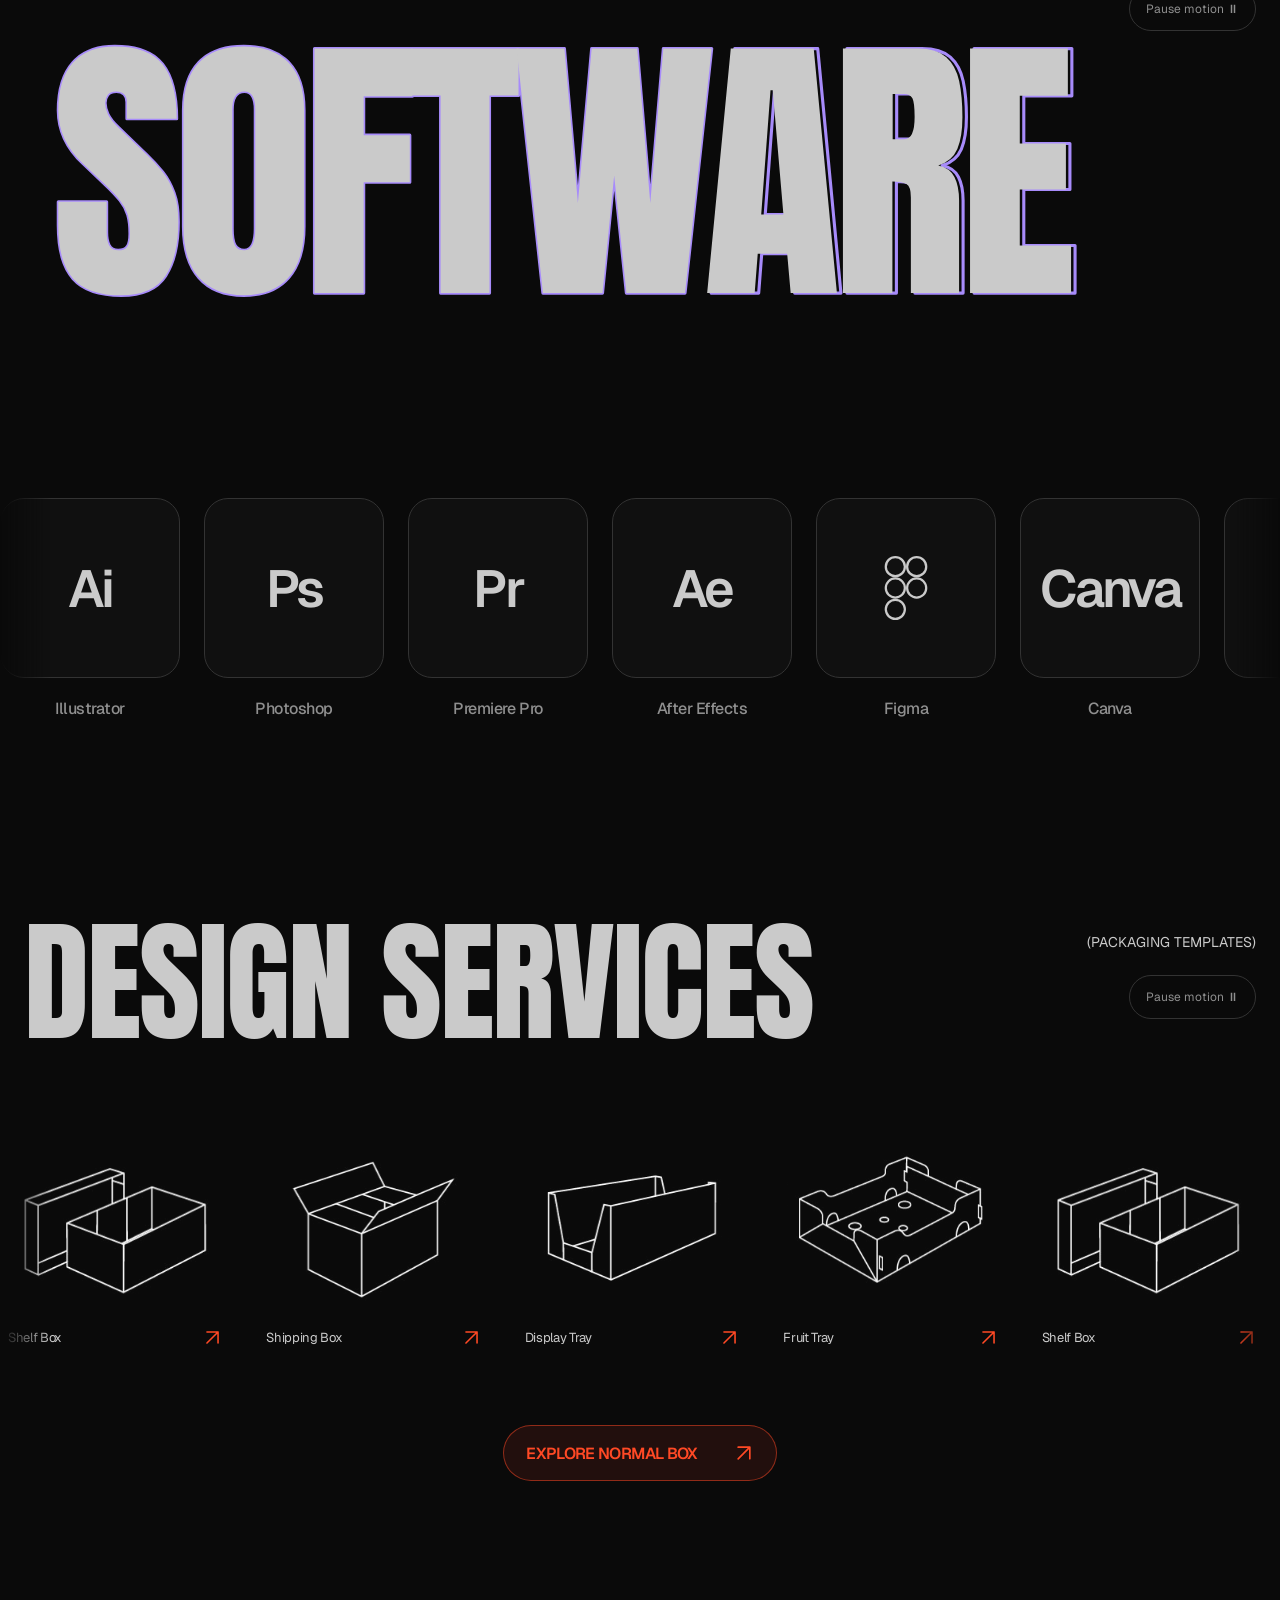
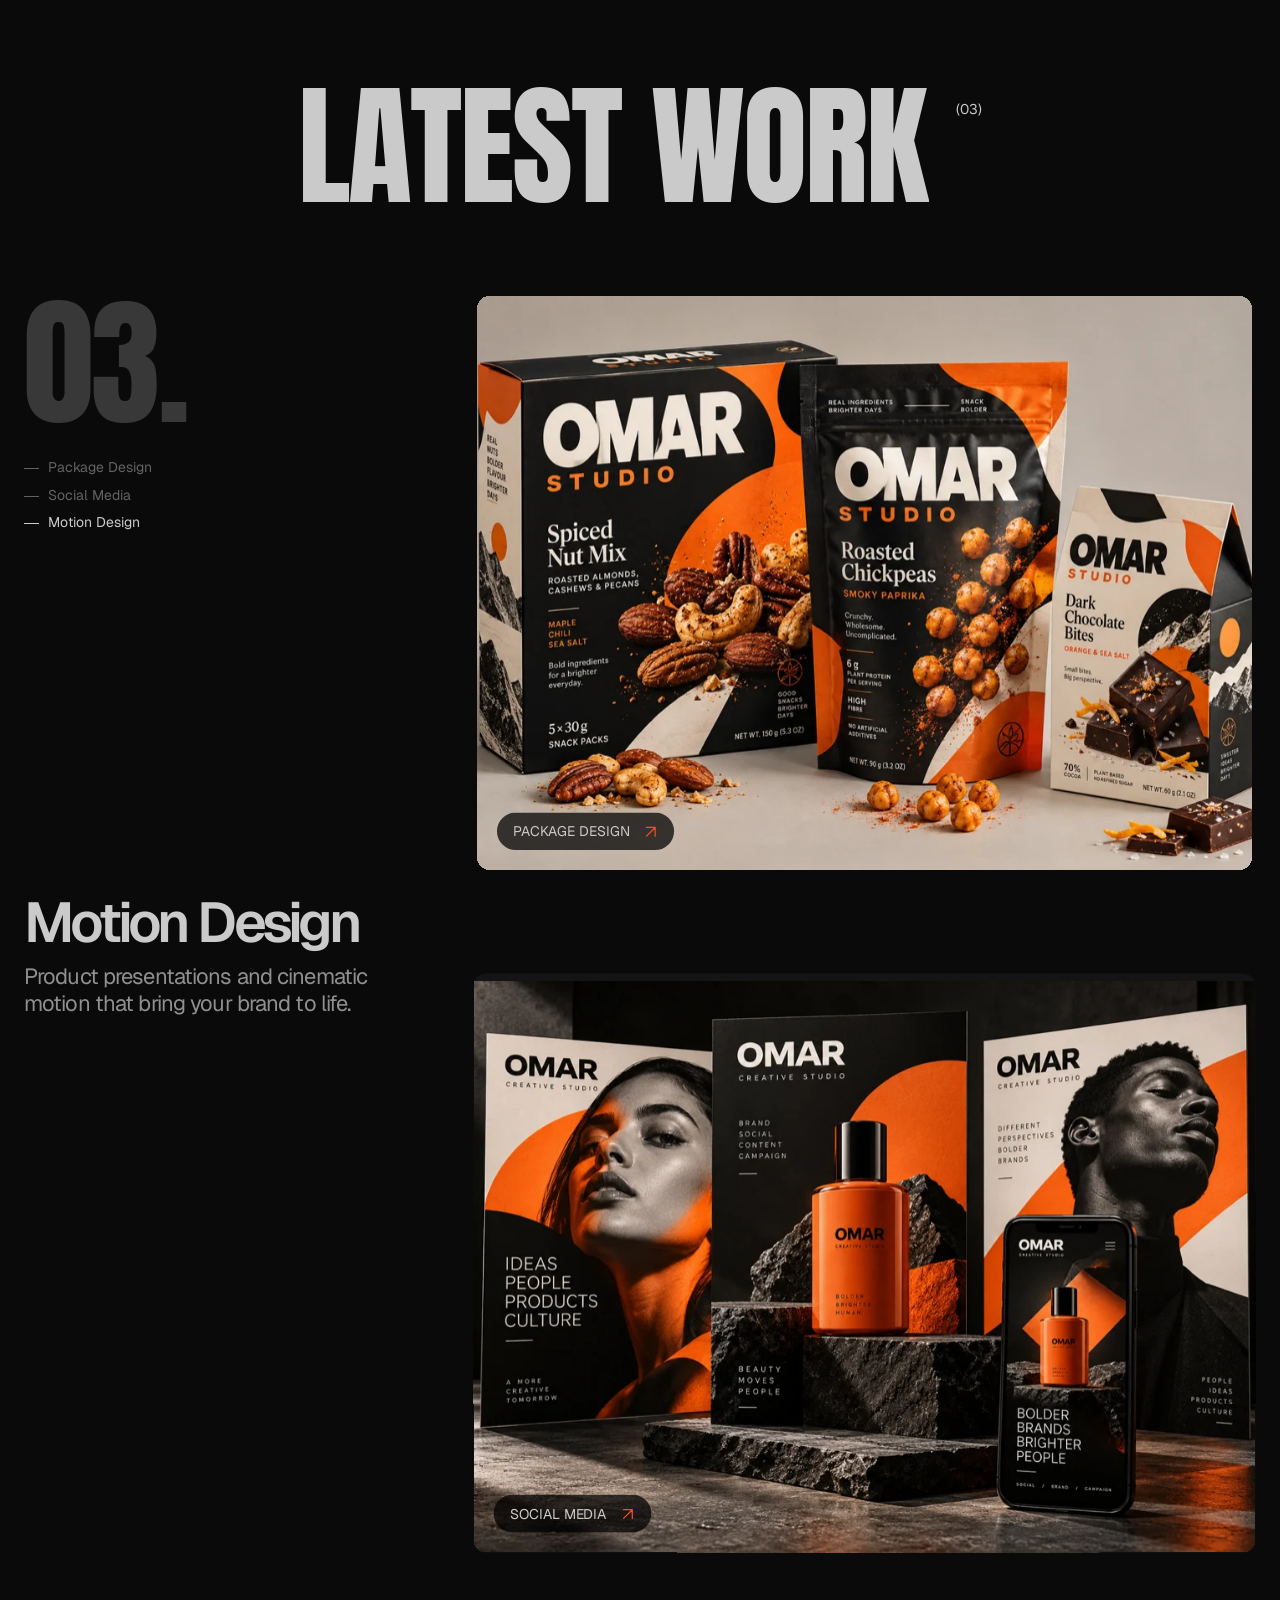
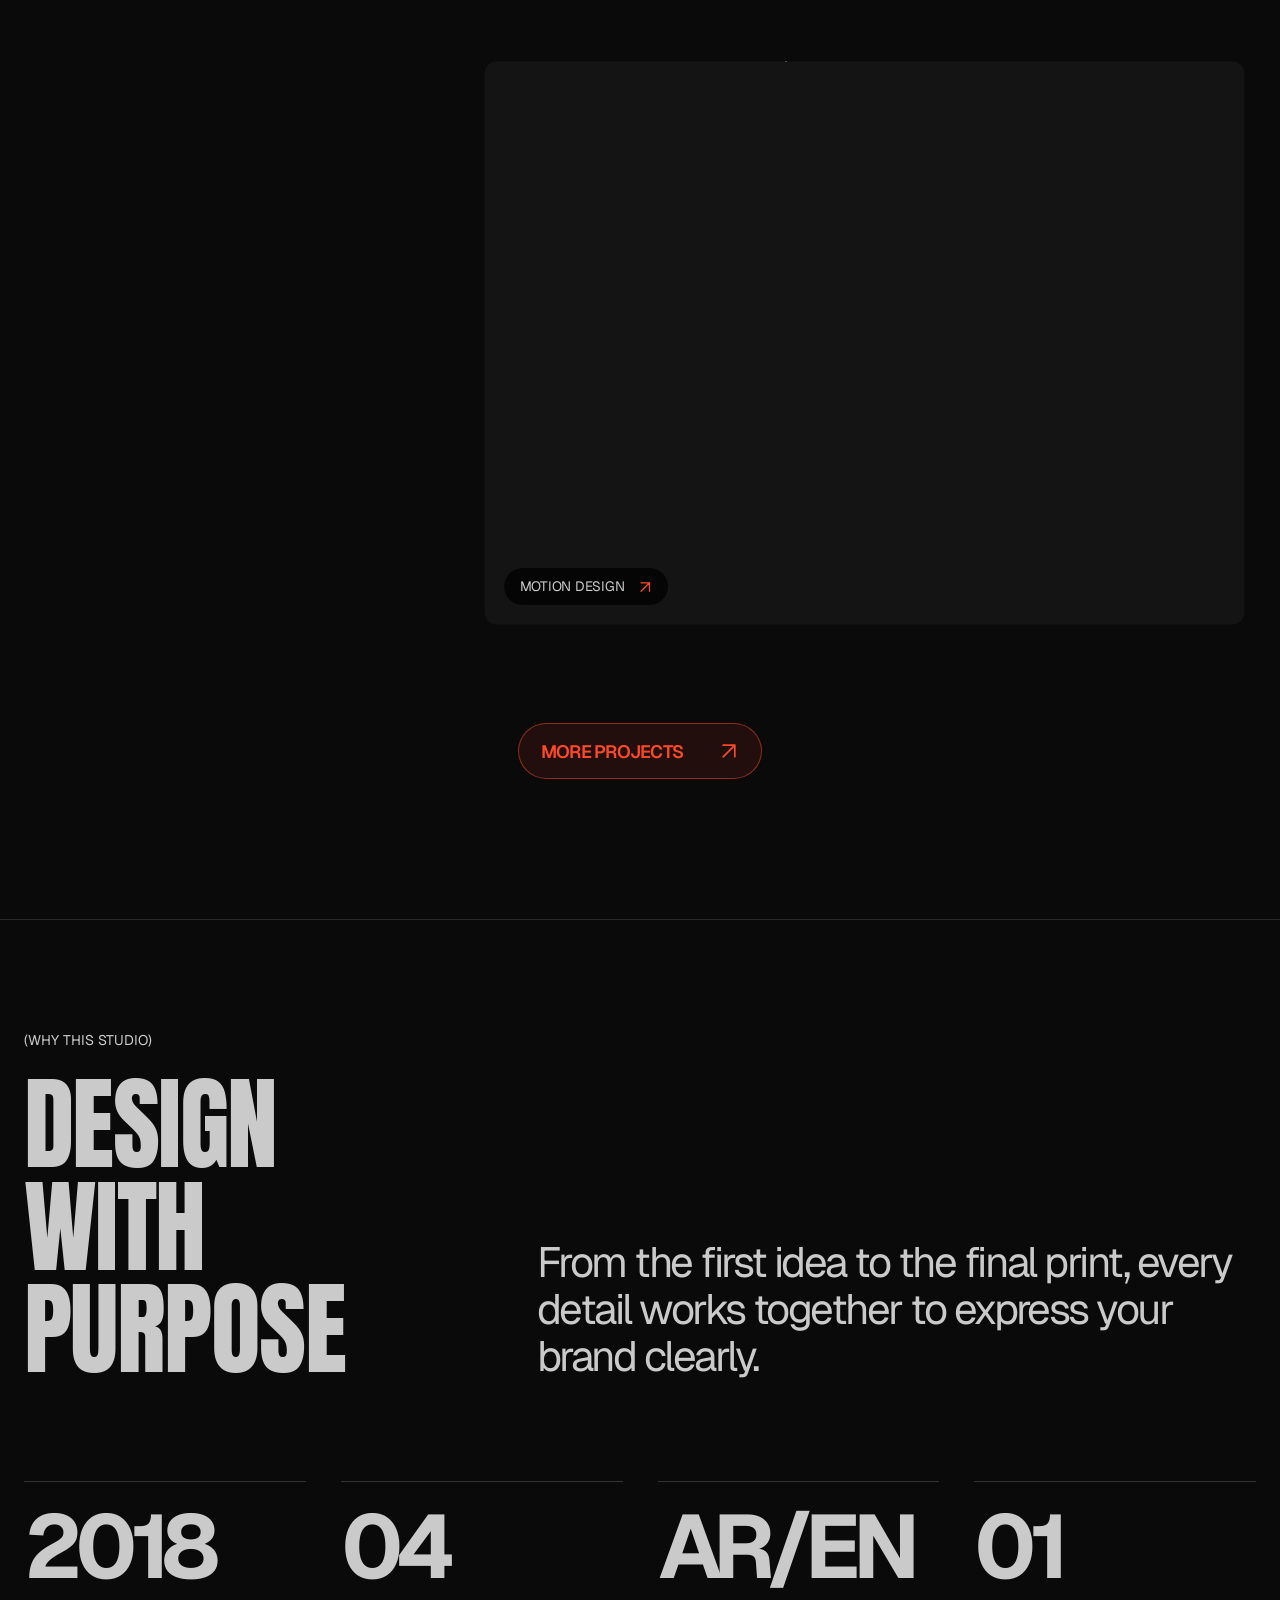
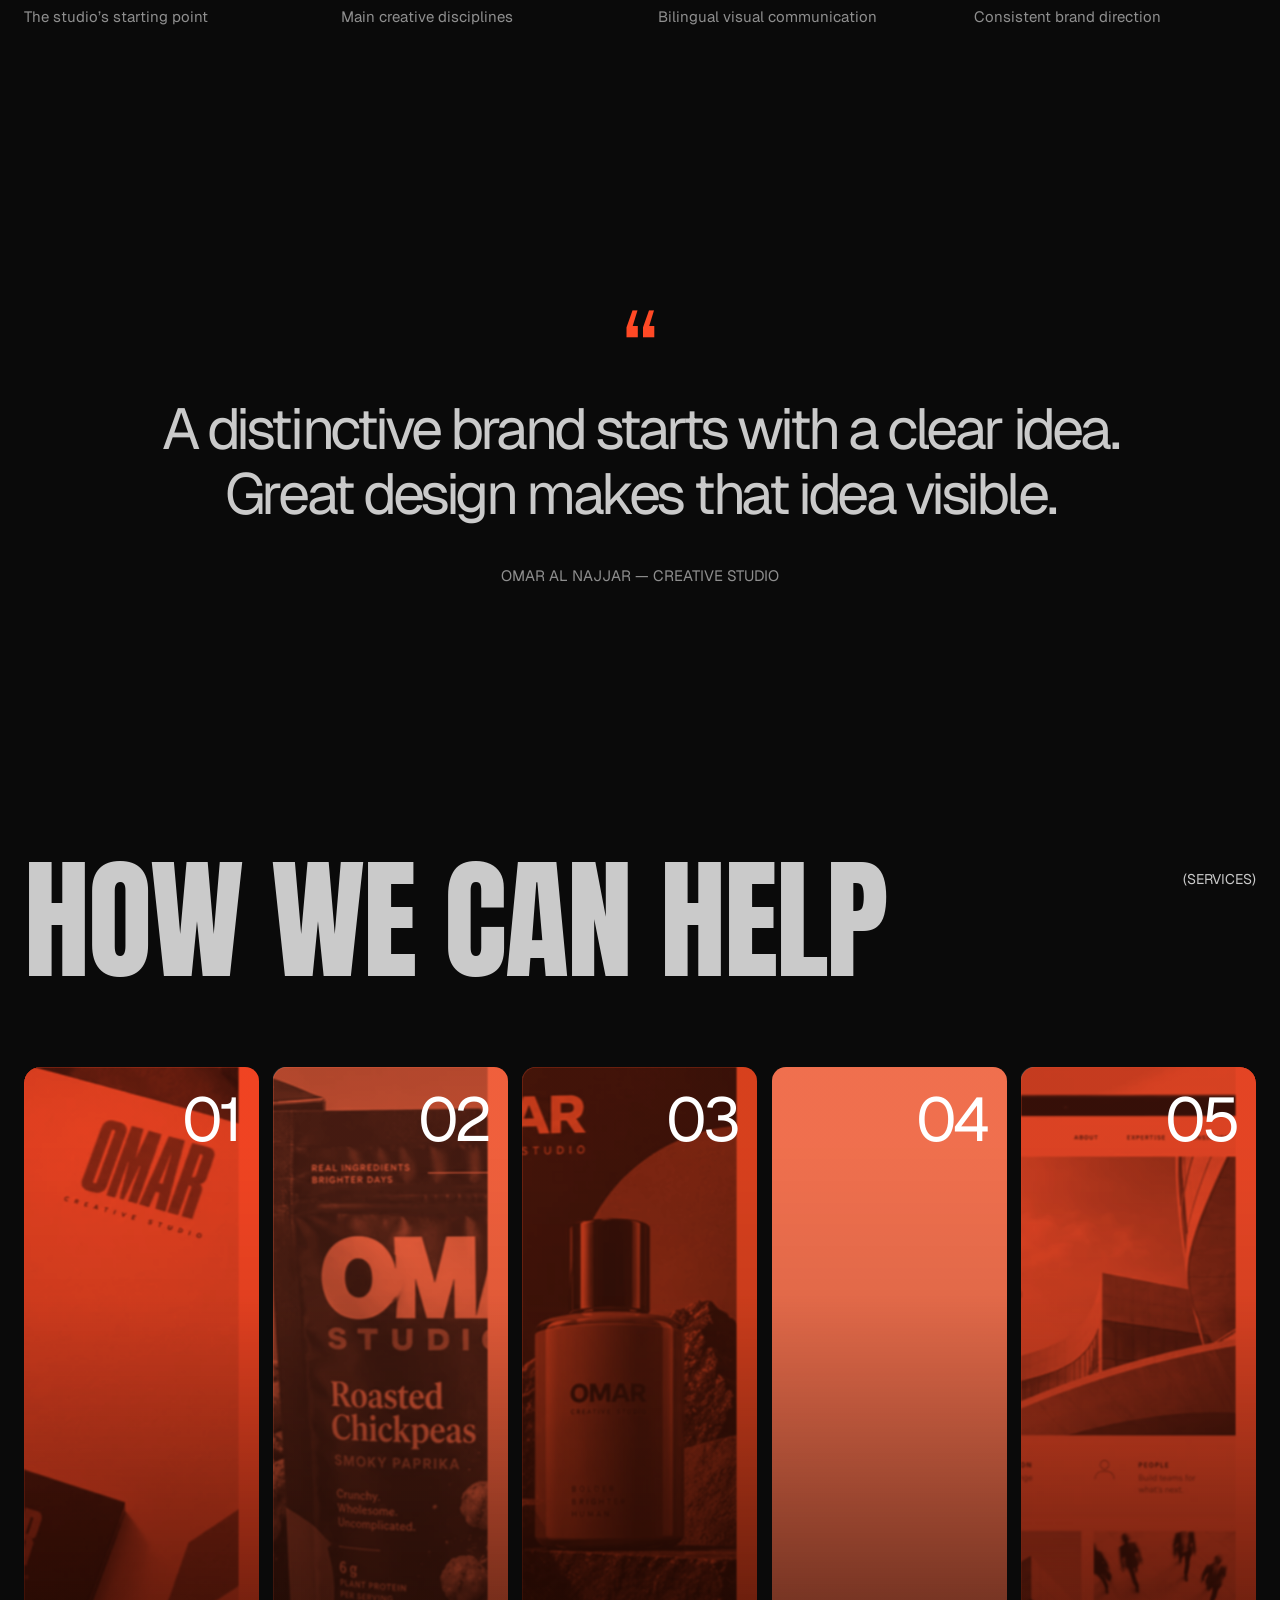
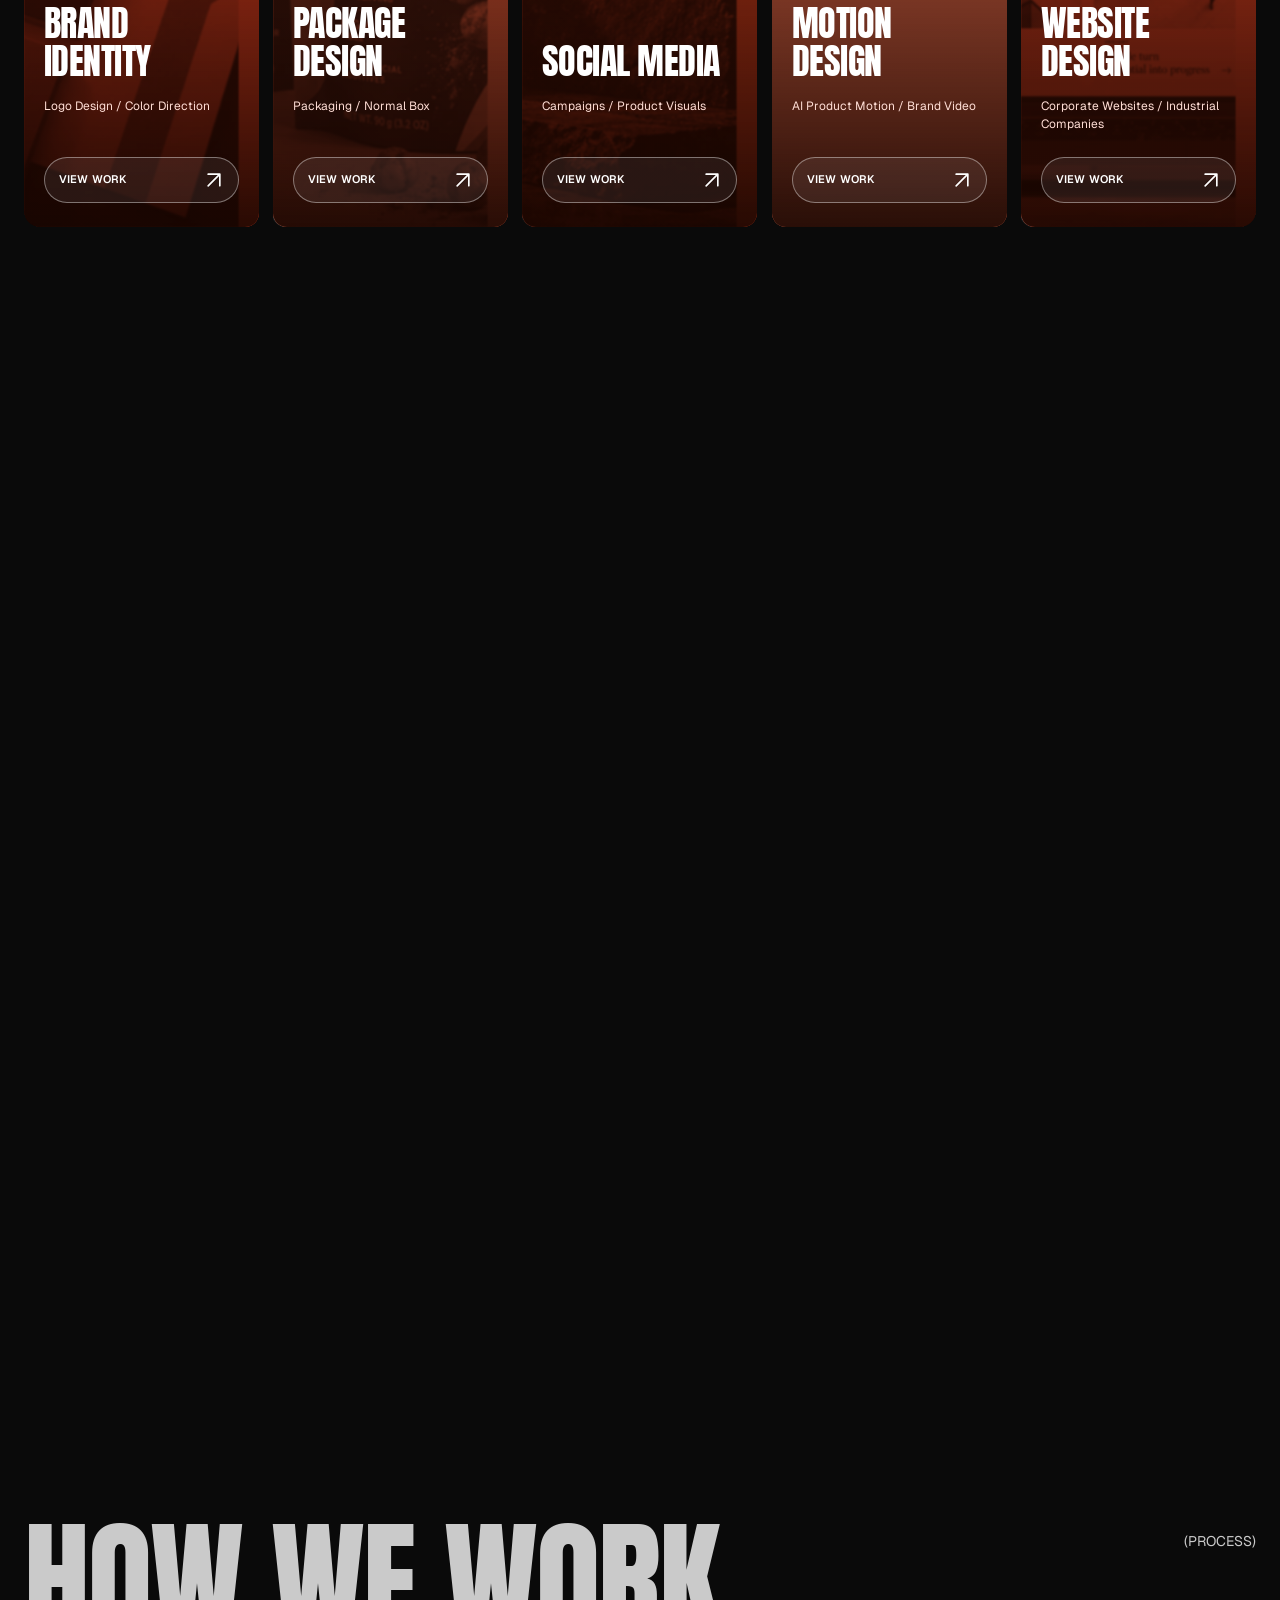
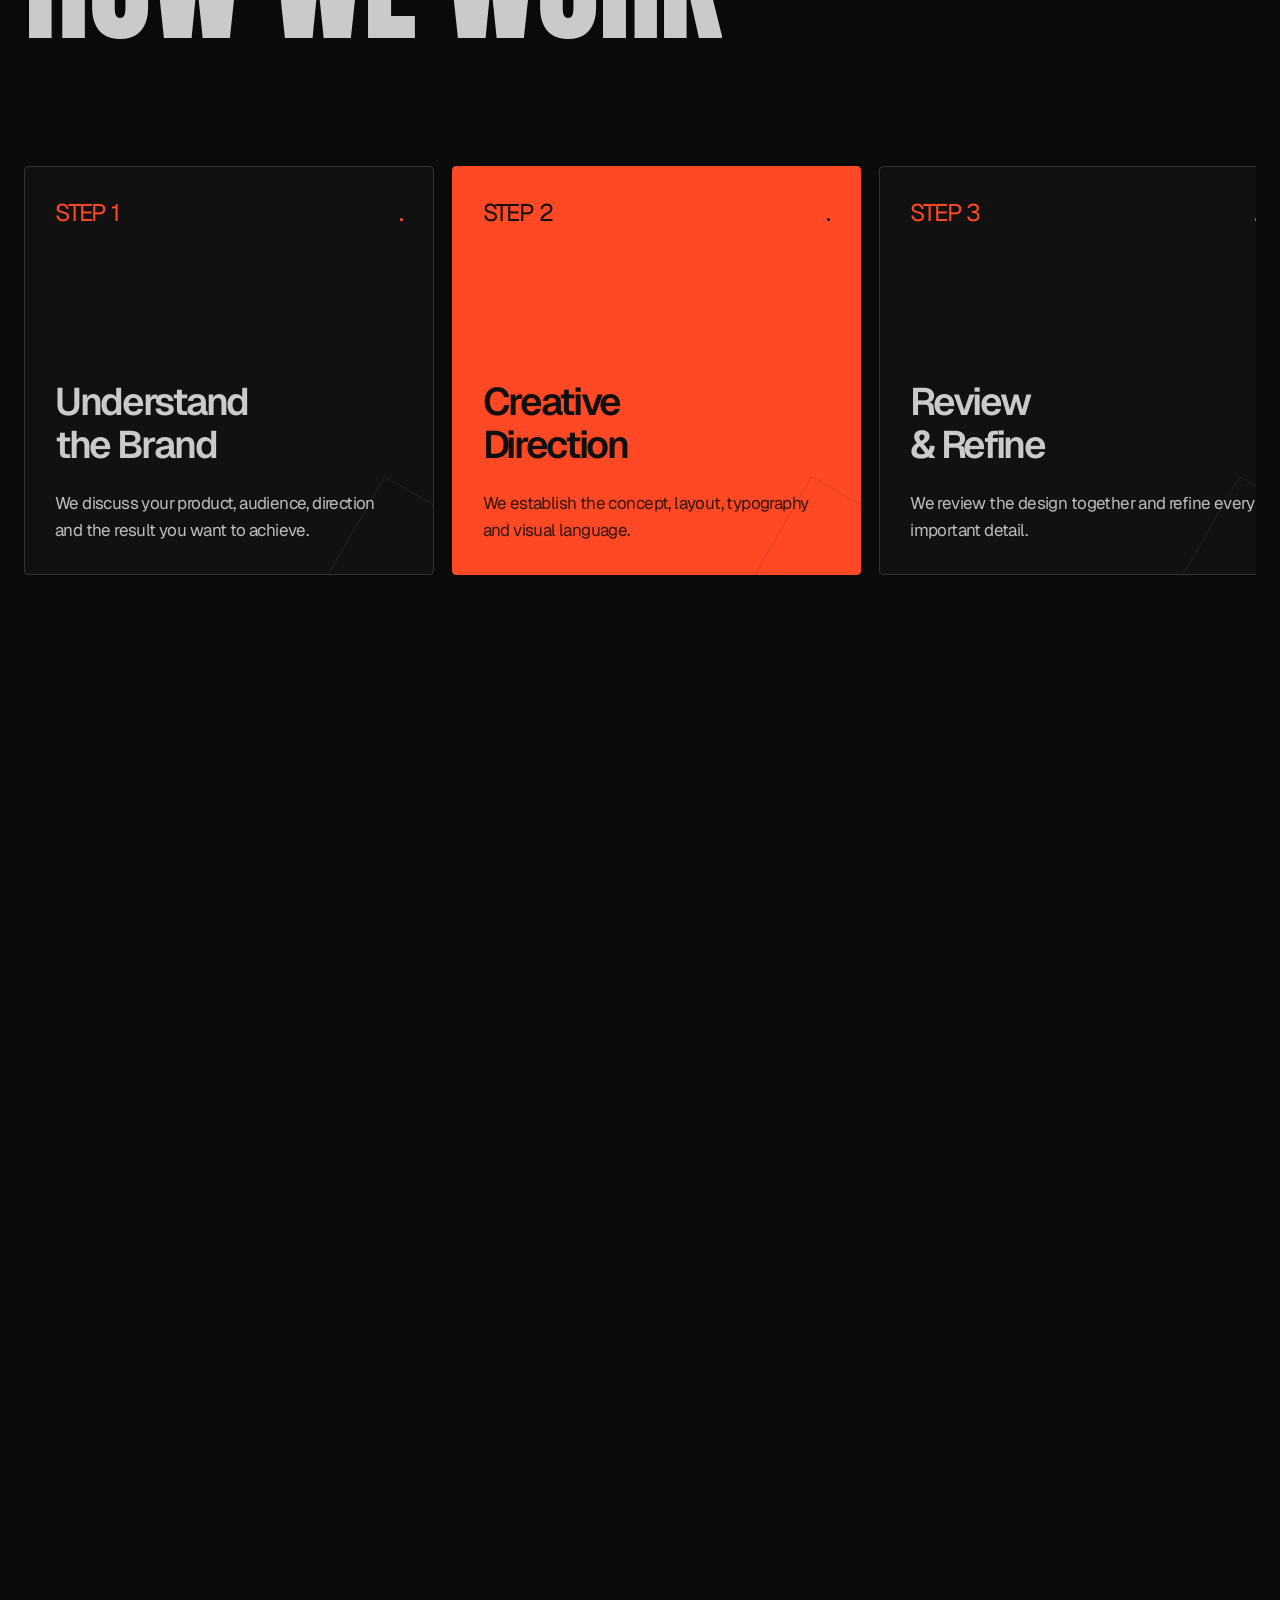
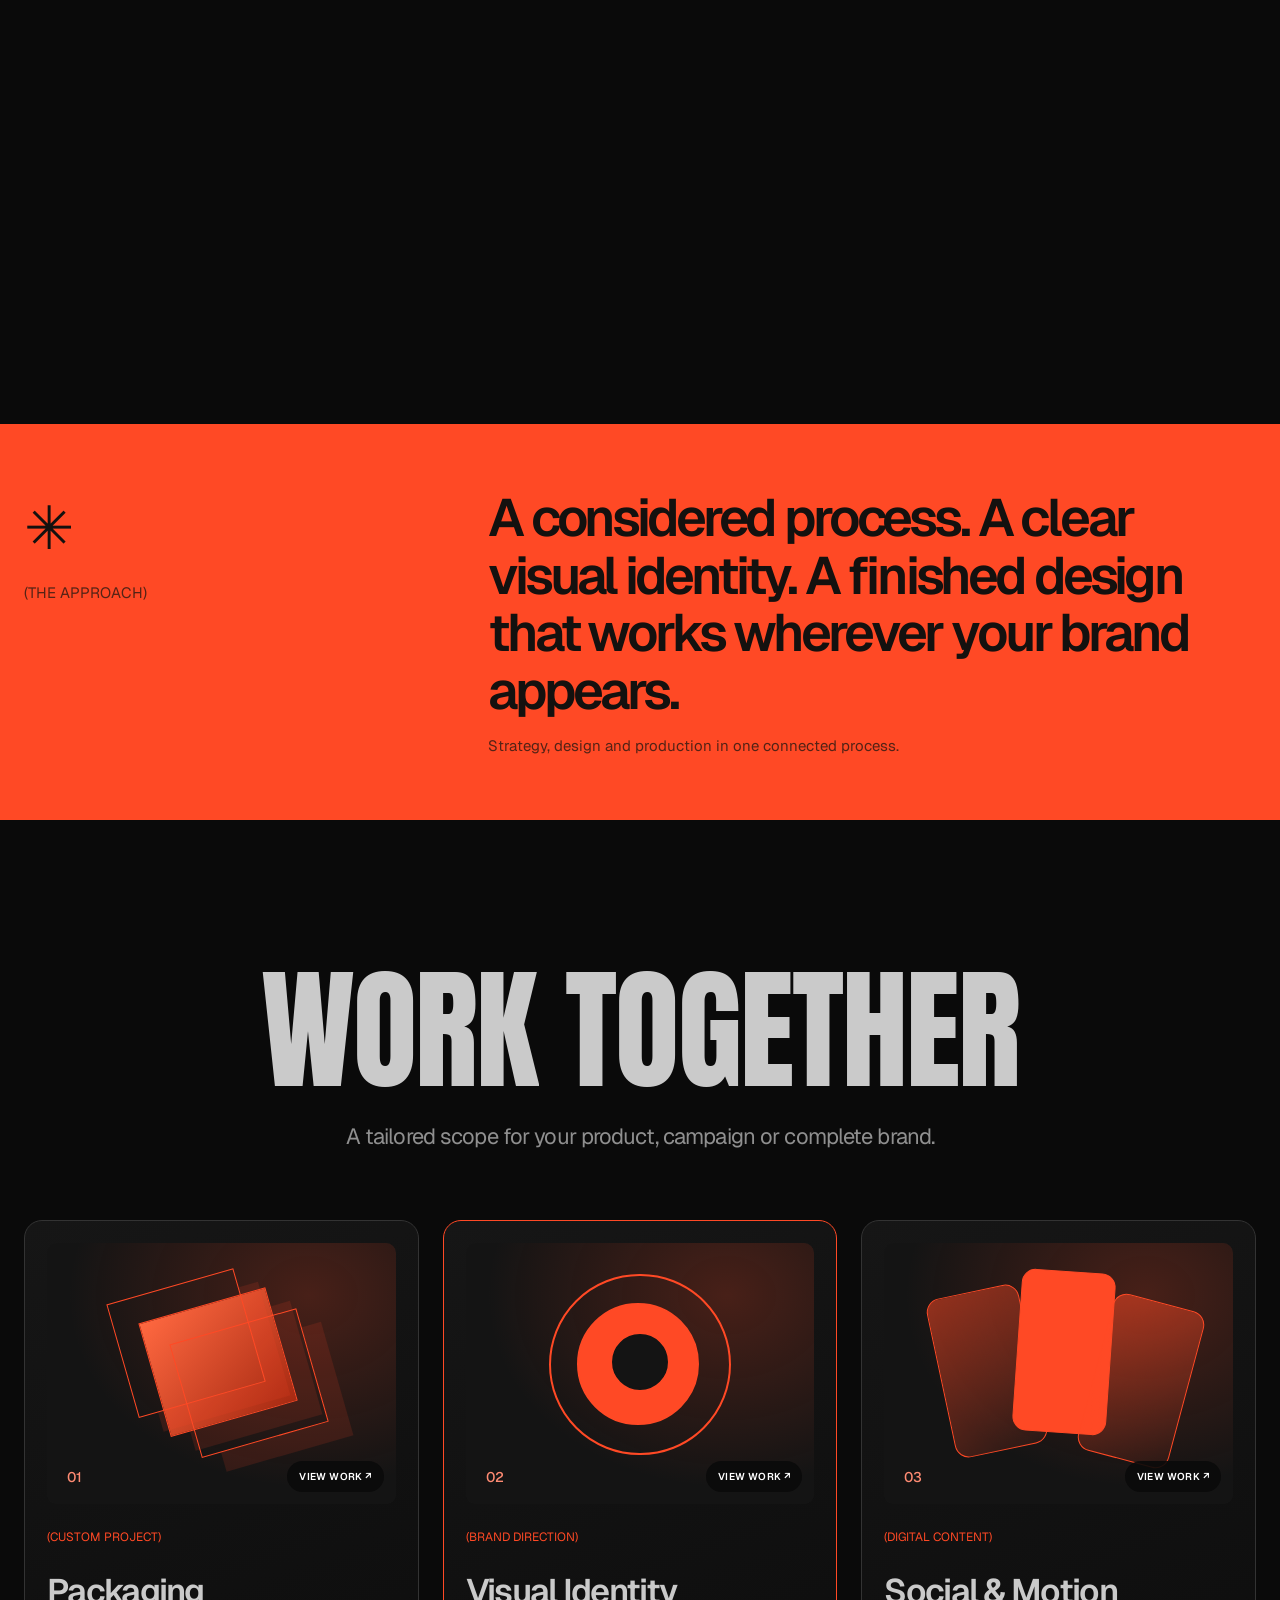
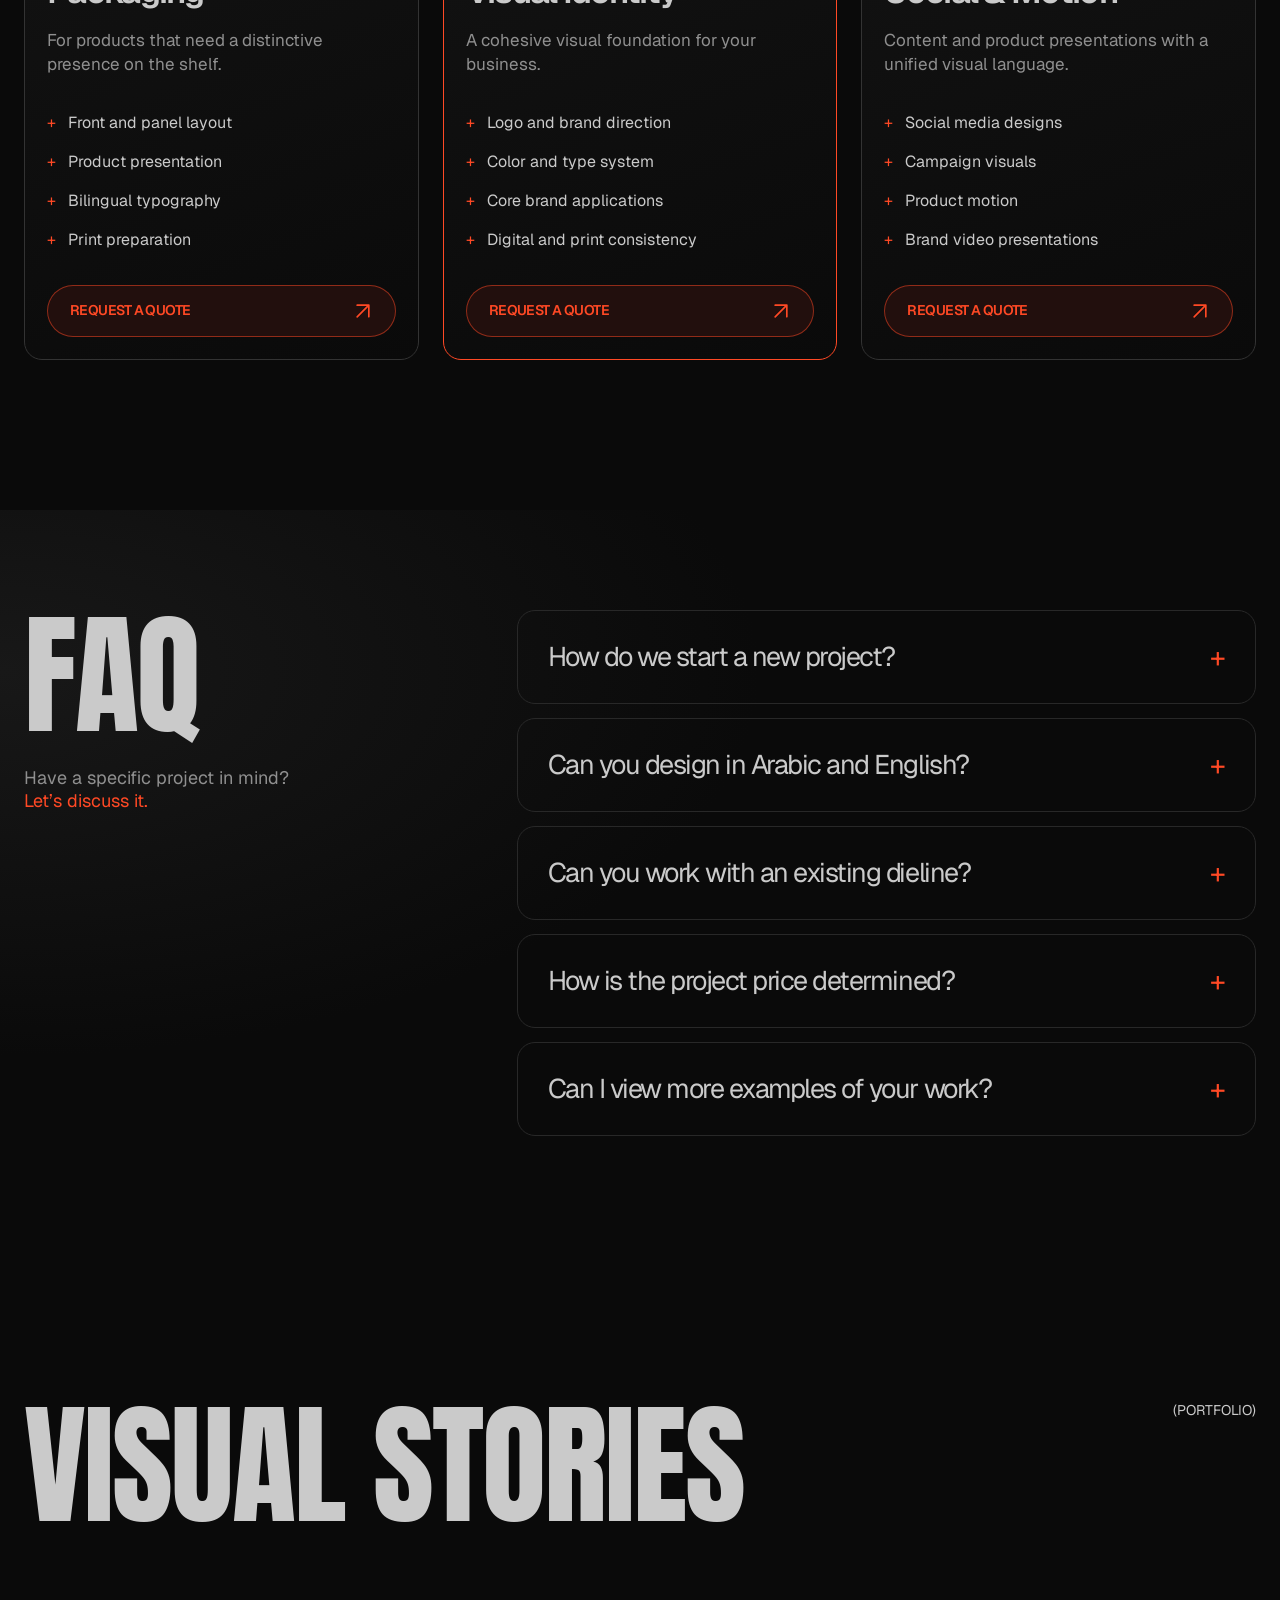
==== commit ff951c7c: "Update index.html" ====
--- a/index.html
+++ b/index.html
@@ -244,7 +244,8 @@
 html[lang=ar] body{font-family:OmarArabic,'Noto Sans Arabic',sans-serif;font-weight:500}html[lang=ar] :is(h1,h2,h3,.display,.section-title,.footer-slogan,.hero-side-title,.radar-project-caption h3,.lanyard-caption p,.insta-editorial-content h2){font-family:OmarArabic,'Noto Sans Arabic',sans-serif;font-weight:900;letter-spacing:0!important;line-height:1.3}html[lang=ar] :is(button,.roll-btn,.footer-links,.section-label,.studio-panel-label,.menu-links,.gallery-tabs){font-family:OmarArabic,'Noto Sans Arabic',sans-serif;letter-spacing:0;font-weight:700}html[lang=ar] :is(.hero-summary,.studio-copy p,.text-reveal,.contact-bottom p,.faq p,.package p){line-height:1.85;letter-spacing:0}html[lang=ar] .section-title{font-size:clamp(42px,6.4vw,96px)}html[lang=ar] .hero-side-title{font-size:clamp(36px,5.4vw,80px);line-height:1.35;max-width:40%}html[lang=ar] .wordmark,html[lang=ar] .wordmark .display{font-family:Anton,sans-serif;font-weight:400;direction:ltr}html[lang=ar] .wordmark{transform-origin:right top}html[lang=ar] .clock-block,html[lang=ar] .insta-handle,html[lang=ar] .tool-icon,html[lang=ar] .rail-track,html[lang=ar] .lower-tape-track{direction:ltr}html[lang=ar] .rail-track h3{font-family:Geist,Arial,sans-serif}html[lang=ar] .studio-service-links button{text-align:right;font-size:clamp(17px,1.8vw,24px)}html[lang=ar] .studio-panel-label{left:auto;right:30px}html[lang=ar] .studio-fingerprint{margin-left:0;margin-right:auto}html[lang=ar] .service-scene-copy h3{font-size:clamp(24px,2.5vw,38px)}html[lang=ar] .roll-btn{font-size:13px;line-height:1.5}html[lang=ar] .roll-label{line-height:1.7}html[lang=ar] .roll-label>span{white-space:nowrap}html[lang=ar] .work-cta-title{font-size:clamp(34px,5.7vw,78px);line-height:1.5}html[lang=ar] .radar-project-caption h3{font-size:clamp(25px,2.5vw,38px)}html[lang=ar] .radar-project-caption p{line-height:1.8}html[lang=ar] .insta-editorial-content h2{font-size:clamp(30px,4vw,46px);line-height:1.4}html[lang=ar] .insta-editorial-content .insta-stats{direction:ltr}html[lang=ar] .insta-editorial-content .insta-stats span{letter-spacing:0}html[lang=ar] .footer-slogan{font-size:clamp(36px,6vw,90px)}html[lang=ar] .software-stroke-title svg{display:none!important}html[lang=ar] .software-stroke-title .software-stroke-fallback{display:block!important}html[lang=ar] .motion-word{display:inline-block}html[lang=ar] .motion-char{display:inline;transform:none;opacity:1;filter:none}html[lang=ar] .hero-side-title .lang-line{display:block}html[lang=ar] .hero-summary{max-width:340px}html[lang=ar] input,html[lang=ar] textarea{font-family:OmarArabic,'Noto Sans Arabic',sans-serif}.language-switch :is(button){touch-action:manipulation}html[lang=ar] .process-grid{direction:ltr}html[lang=ar] .process-step{direction:rtl}html[lang=ar] .about-ar-original{display:none}html[lang=en] .about-ar-original{display:none}html[lang=ar] .contact-form{direction:rtl}html[lang=en] .contact-form{direction:ltr}html[lang=ar] .package-preview{direction:ltr}
 @media(max-width:700px){.language-switch button{min-width:32px;padding:7px 8px;font-size:10px}.header-tools{gap:9px}html[lang=ar] .hero-side-title{max-width:55%;font-size:clamp(27px,7.4vw,43px)}html[lang=ar] .section-title{font-size:clamp(33px,9vw,62px);line-height:1.4}html[lang=ar] .hero-summary{font-size:14px;max-width:65%}html[lang=ar] .studio-copy .section-title{font-size:clamp(44px,11vw,70px)}html[lang=ar] .studio-panel-label{right:24px;left:auto;font-size:12px}html[lang=ar] .service-scene-copy h3{font-size:36px}html[lang=ar] .work-cta-title{font-size:clamp(27px,7.4vw,42px)}html[lang=ar] .quick-links .roll-btn{font-size:11px;min-height:58px}html[lang=ar] .radar-project-caption h3{font-size:28px}html[lang=ar] .process-grid{transform:none!important}html[lang=ar] .footer-slogan{font-size:36px}html[lang=ar] .overlay-head h2{font-size:clamp(24px,7vw,40px)}html[lang=ar] .hero-side-title{letter-spacing:0}html[lang=ar] .footer-wordmark.display{font-family:Anton,sans-serif;direction:ltr}}
 </style><style id="arabic-layout-refinement">html[lang=ar] .hero-side-title{width:350px;font-size:clamp(36px,4.5vw,65px);line-height:1.28}html[lang=ar] .menu-links a,html[lang=ar] .menu-links button{line-height:1.55;letter-spacing:0;white-space:normal}html[lang=ar] .service-scene-tags{line-height:1.7}html[lang=ar] .process-step h3{line-height:1.5}html[lang=ar] .insta-editorial-ar{text-align:right}@media(max-width:700px){html[lang=ar] .hero-side-title{width:190px;max-width:53%;font-size:30px;line-height:1.28}html[lang=ar] .menu-links a,html[lang=ar] .menu-links button{font-size:clamp(25px,8.5vw,36px);line-height:1.65;padding:17px 0}html[lang=ar] .quick-links .roll-btn{padding:14px 12px;gap:8px}html[lang=ar] .quick-links .roll-arrow{font-size:16px}html[lang=ar] .hero-bottom .roll-btn{font-size:13px}}
-</style><style id="mobile-templates-and-arabic-font-fix">.motion-section .motion-rail{direction:ltr;text-align:left;min-height:180px}.motion-section .rail-track,.motion-section .rail-group{direction:ltr}.templates-section{display:block;visibility:visible;opacity:1}.templates-section .section-top{opacity:1;transform:none}.templates-section .template-card{display:block;visibility:visible;flex-shrink:0}.template-art{min-height:135px}.template-art img{display:block;visibility:visible;opacity:1}html[lang=ar] body,html[lang=ar] body *:not(svg):not(path):not(rect):not(circle):not(line):not(polyline):not(polygon):not(use):not(defs):not(filter){font-family:OmarArabic,'Noto Sans Arabic',sans-serif!important}html[lang=ar] .wordmark,html[lang=ar] .wordmark *{font-family:Anton,sans-serif!important}html[lang=ar] .template-caption{direction:rtl;text-align:right;letter-spacing:0}html[lang=ar] .tool-card h3{font-family:OmarArabic,'Noto Sans Arabic',sans-serif!important}@media(max-width:700px){.templates-section .motion-rail{min-height:200px;padding:12px 0 20px}.templates-section .template-card{width:200px}.templates-section .template-art{height:160px;aspect-ratio:auto;min-height:160px}.templates-section .template-art img{filter:none!important;mix-blend-mode:screen;width:90%;height:90%;object-fit:contain}.templates-section .section-top{display:flex;flex-wrap:wrap;gap:20px;margin-bottom:25px}.templates-section .motion-meta{width:100%;justify-content:space-between}.templates-section .rail-track{margin-left:0;margin-right:0}html[lang=ar] .templates-section .section-title{font-size:clamp(32px,9vw,50px)}} </style></head>
+</style><style id="mobile-templates-and-arabic-font-fix">.motion-section .motion-rail{direction:ltr;text-align:left;min-height:180px}.motion-section .rail-track,.motion-section .rail-group{direction:ltr}.templates-section{display:block;visibility:visible;opacity:1}.templates-section .section-top{opacity:1;transform:none}.templates-section .template-card{display:block;visibility:visible;flex-shrink:0}.template-art{min-height:135px}.template-art img{display:block;visibility:visible;opacity:1}html[lang=ar] body,html[lang=ar] body *:not(svg):not(path):not(rect):not(circle):not(line):not(polyline):not(polygon):not(use):not(defs):not(filter){font-family:OmarArabic,'Noto Sans Arabic',sans-serif!important}html[lang=ar] .wordmark,html[lang=ar] .wordmark *{font-family:Anton,sans-serif!important}html[lang=ar] .template-caption{direction:rtl;text-align:right;letter-spacing:0}html[lang=ar] .tool-card h3{font-family:OmarArabic,'Noto Sans Arabic',sans-serif!important}@media(max-width:700px){.templates-section .motion-rail{min-height:200px;padding:12px 0 20px}.templates-section .template-card{width:200px}.templates-section .template-art{height:160px;aspect-ratio:auto;min-height:160px}.templates-section .template-art img{filter:none!important;mix-blend-mode:screen;width:90%;height:90%;object-fit:contain}.templates-section .section-top{display:flex;flex-wrap:wrap;gap:20px;margin-bottom:25px}.templates-section .motion-meta{width:100%;justify-content:space-between}.templates-section .rail-track{margin-left:0;margin-right:0}html[lang=ar] .templates-section .section-title{font-size:clamp(32px,9vw,50px)}} </style><style id="process-black-orange-cards">.process-grid{gap:18px;align-items:stretch;padding:12px 0 20px}.process-step{position:relative;isolation:isolate;overflow:hidden;background:#111;border:1px solid #333!important;border-radius:4px;aspect-ratio:1;min-height:340px;padding:30px;display:flex;flex-direction:column;transition:transform .35s ease,border-color .35s ease,box-shadow .35s ease}.process-step:nth-child(even){background:#ff4925;border-color:#ff4925!important;color:#101010}.process-step .step{margin-bottom:auto;padding-bottom:42px;color:#ff4925}.process-step h3{font-size:clamp(30px,3vw,48px);line-height:1.12;margin:0 0 24px;position:relative;z-index:1}.process-step p{font-size:17px;line-height:1.6;color:#bcbcbc;position:relative;z-index:1;margin:0}.process-step:nth-child(even) .step,.process-step:nth-child(even) h3,.process-step:nth-child(even) .step span{color:#101010}.process-step:nth-child(even) p{color:#35160e}.process-step:after{content:'';position:absolute;width:115px;height:115px;border:1px solid #ffffff12;right:-30px;bottom:-38px;transform:rotate(30deg);transition:transform .6s ease;pointer-events:none}.process-step:nth-child(even):after{border-color:#15151526}.process-step .step span{display:inline-block;animation:process-dot-turn 8s linear infinite;animation-play-state:paused}.process-step.visible .step span{animation-play-state:running}@keyframes process-dot-turn{50%{transform:translateY(-5px) rotate(180deg)}to{transform:rotate(360deg)}}@media(hover:hover){.process-step:hover{transform:translateY(-7px)!important;box-shadow:0 14px 25px #0003}.process-step:hover:after{transform:rotate(70deg) translate(-8px,-8px)}}html[lang=ar] .process-step h3{font-size:clamp(28px,2.7vw,42px);line-height:1.4}html[lang=ar] .process-step p{font-size:15px;line-height:1.85}@media(max-width:700px){.process-grid{gap:16px;padding:8px 0 16px}.process-step{aspect-ratio:1;min-height:330px;padding:26px}.process-step h3{font-size:34px;margin-bottom:20px}.process-step p{font-size:16px}.process-step .step{padding-bottom:28px}html[lang=ar] .process-step h3{font-size:31px}html[lang=ar] .process-step p{font-size:14px}}@media(prefers-reduced-motion:reduce){.process-step,.process-step:after{transition:none}.process-step .step span{animation:none}}
+</style></head>
 <body>
 <svg aria-hidden="true" focusable="false" width="0" height="0" style="position:absolute;pointer-events:none"><defs><filter id="introLogoBlack" color-interpolation-filters="sRGB"><feColorMatrix type="matrix" values="0 0 0 0 0  0 0 0 0 0  0 0 0 0 0  .2126 .7152 .0722 0 0"/><feComponentTransfer><feFuncA type="linear" slope="1.6" intercept="-.12"/></feComponentTransfer></filter></defs></svg>
 <svg aria-hidden="true" focusable="false" width="0" height="0" style="position:absolute;pointer-events:none"><defs><filter id="boxRemoveBlack" color-interpolation-filters="sRGB"><feColorMatrix type="matrix" values="0 0 0 0 1  0 0 0 0 1  0 0 0 0 1  .2126 .7152 .0722 0 0"/></filter></defs></svg>
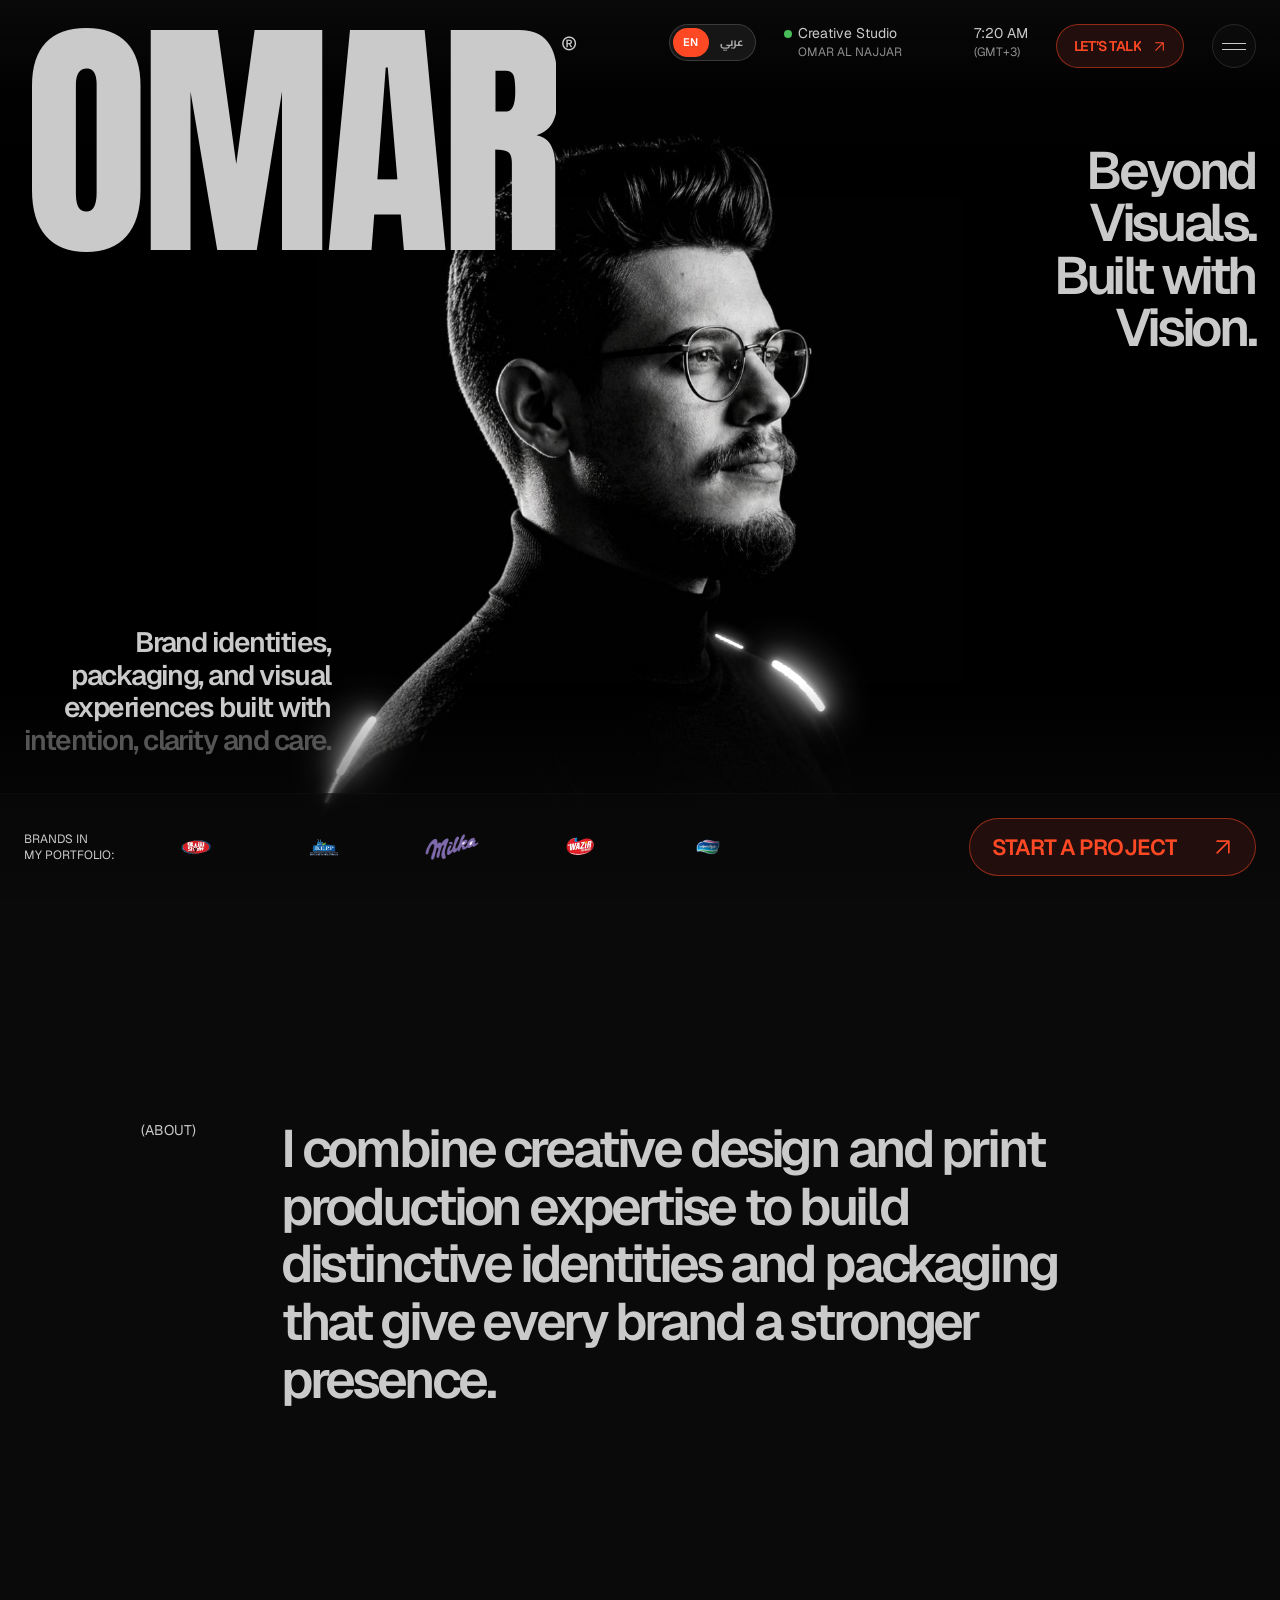
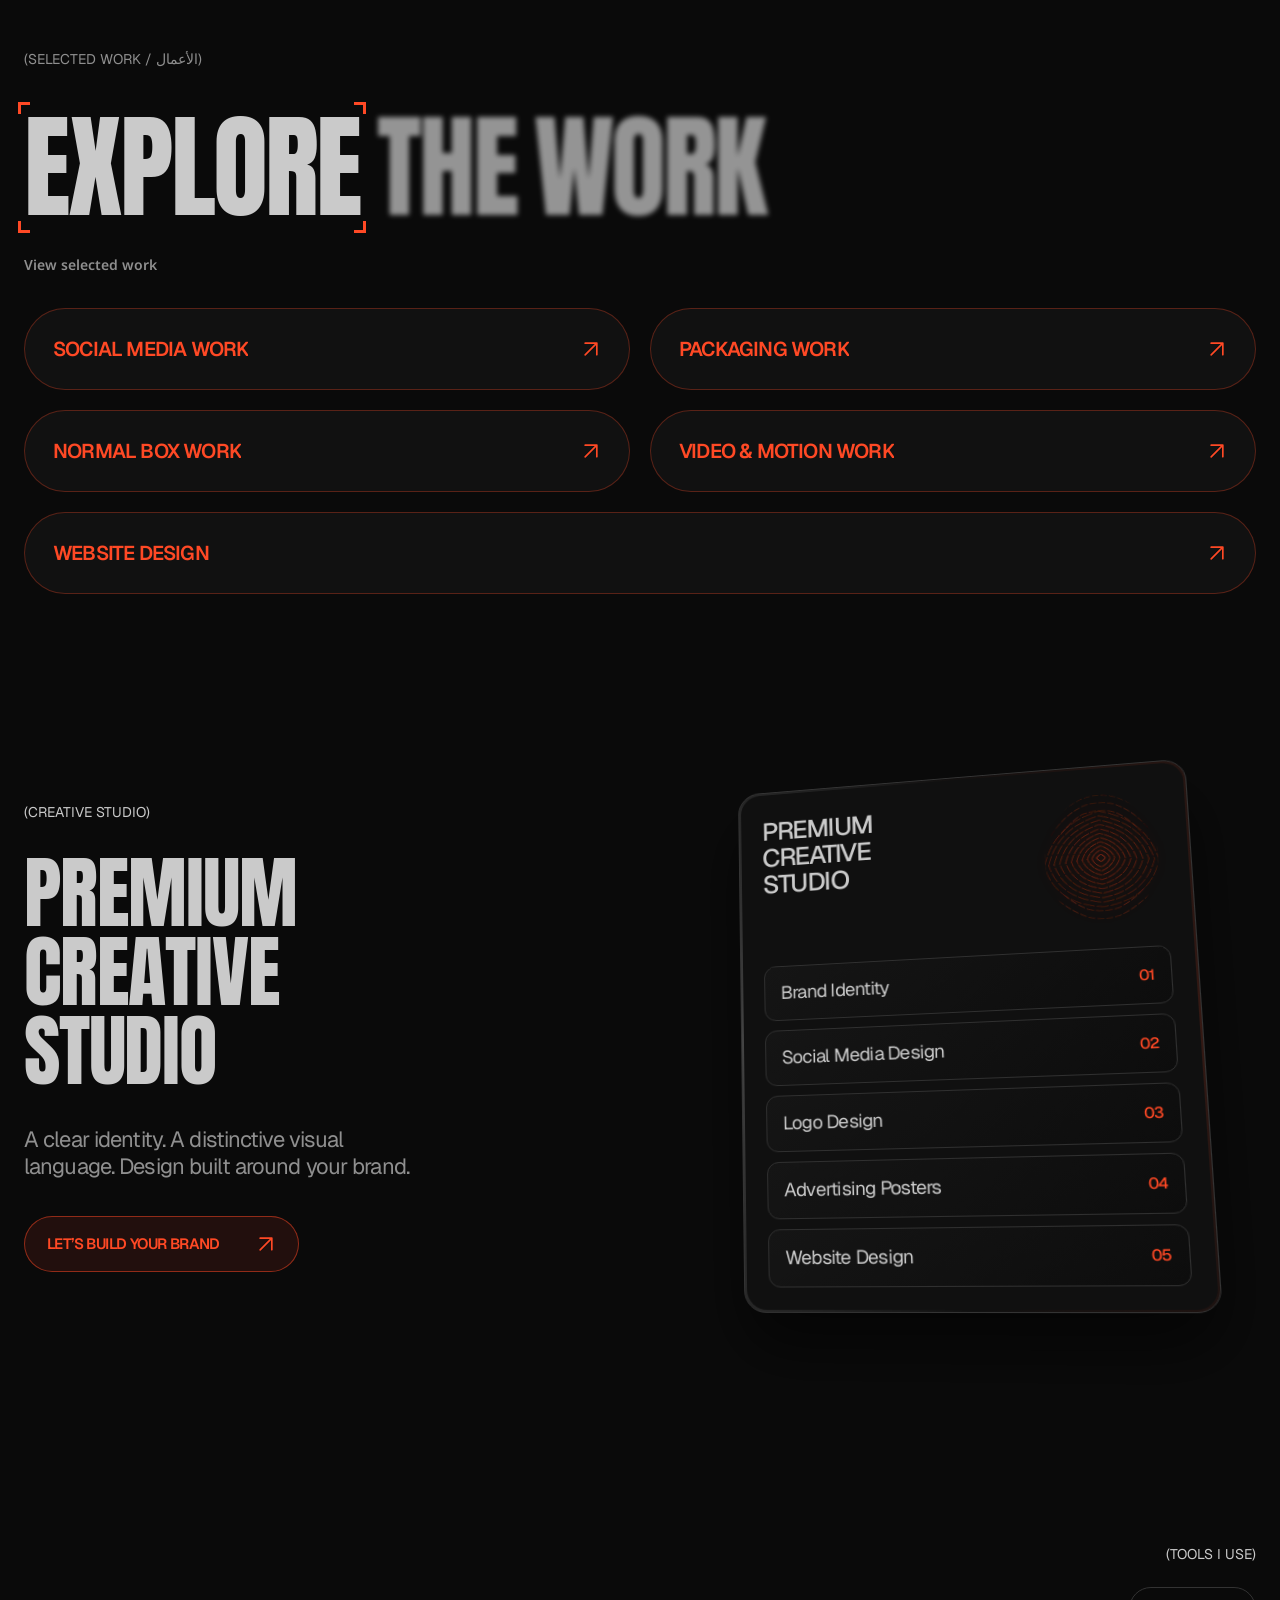
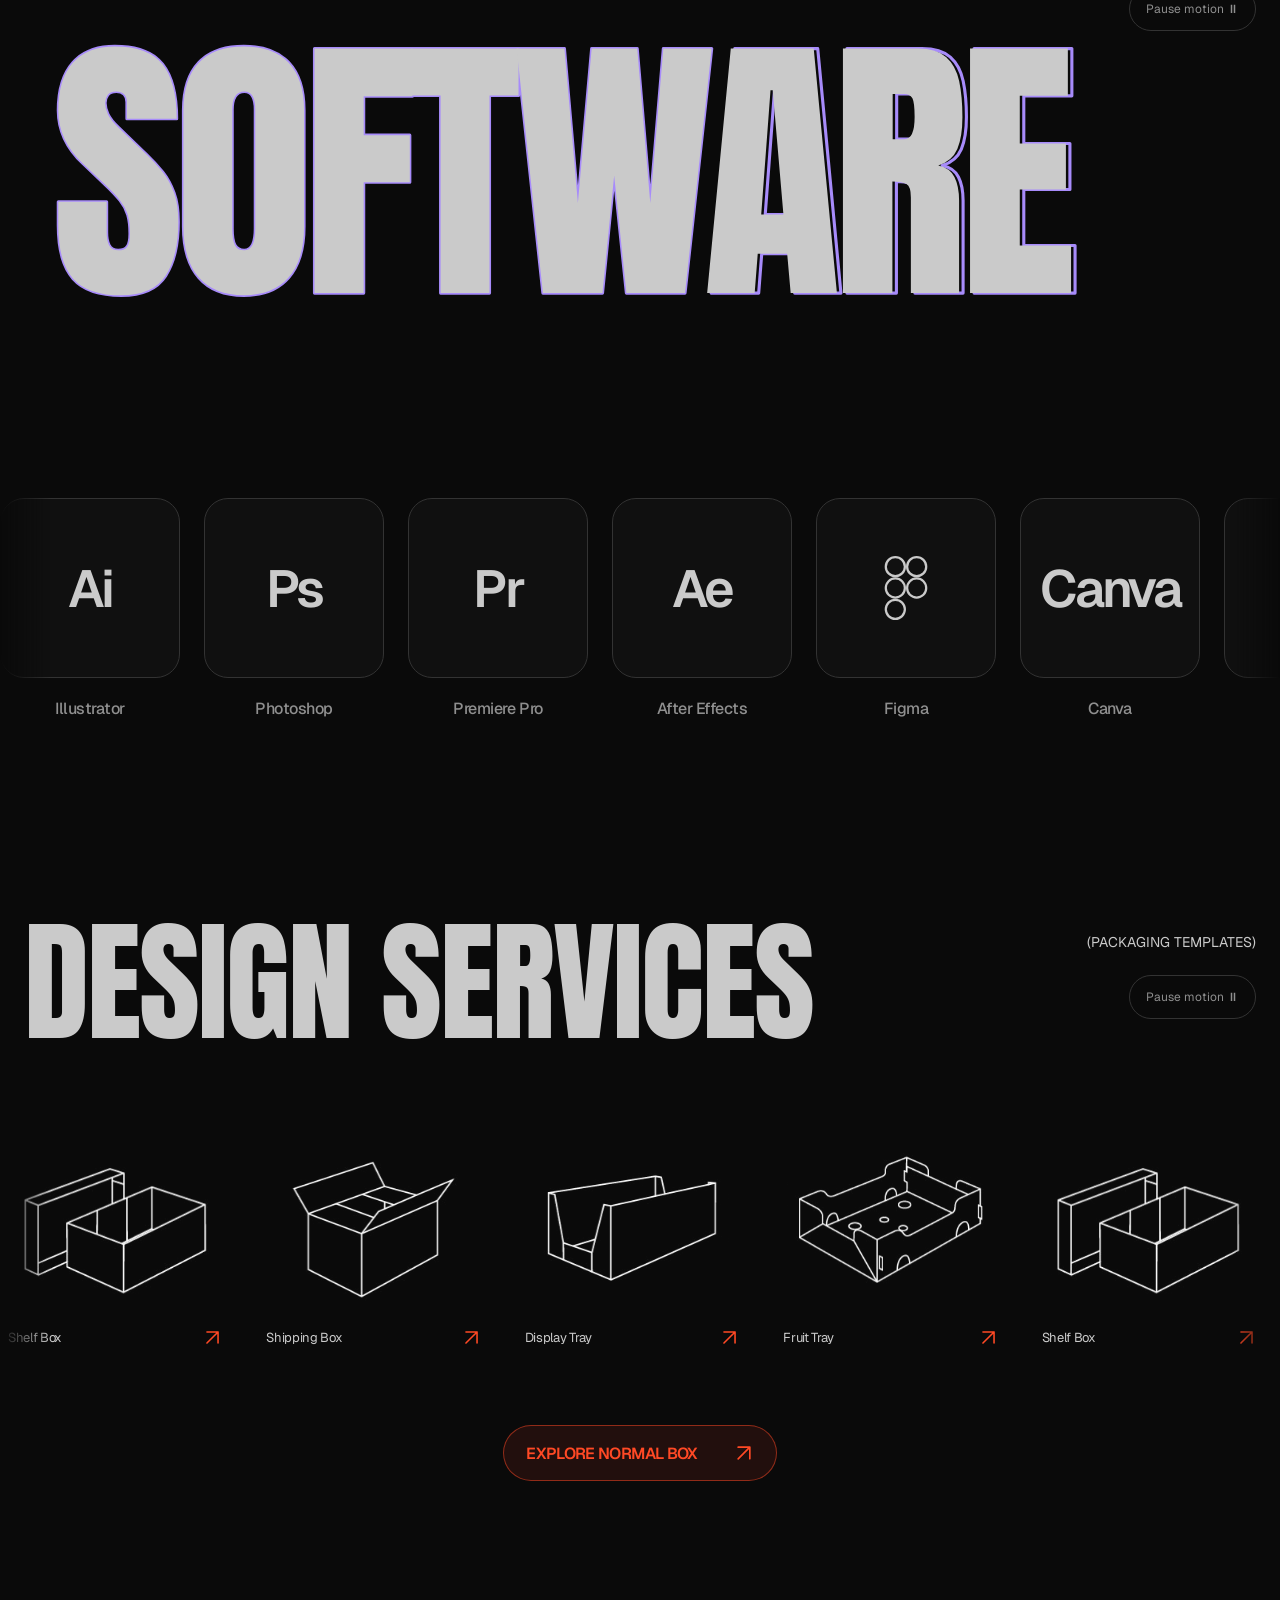
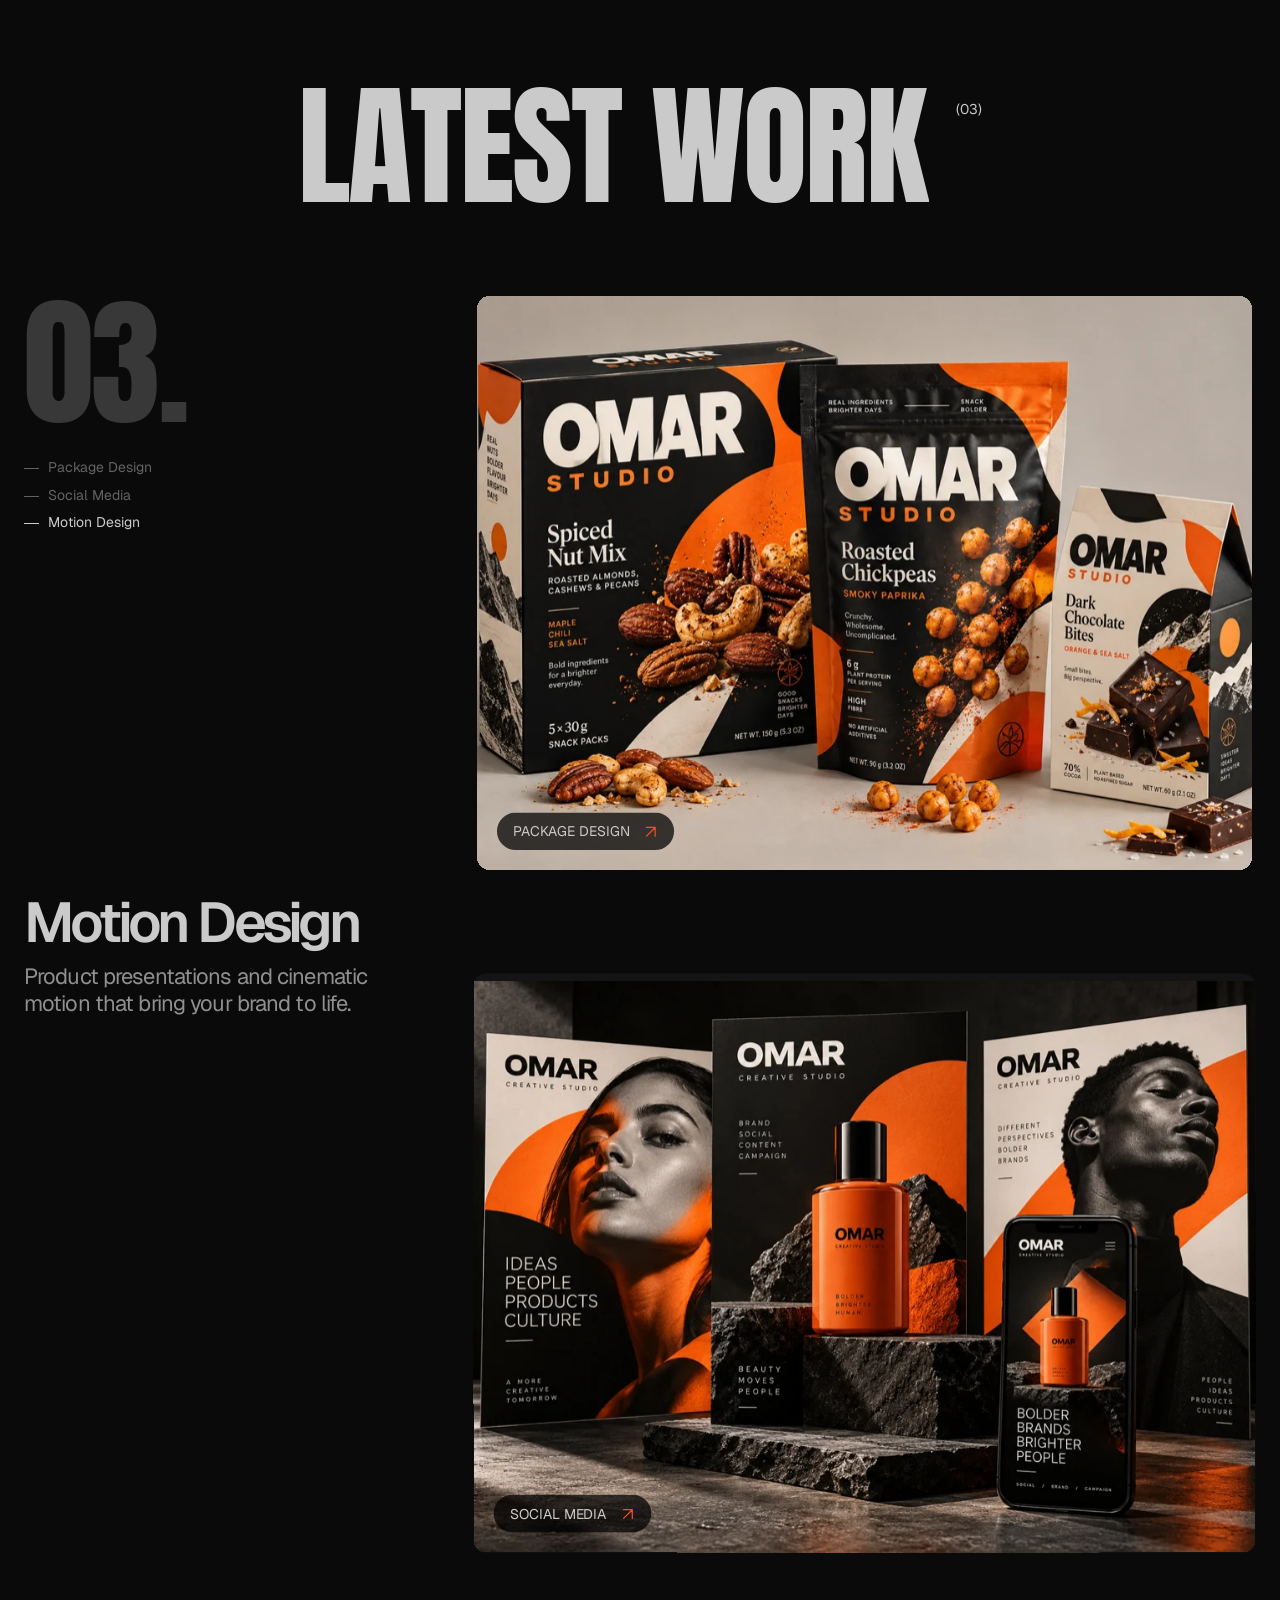
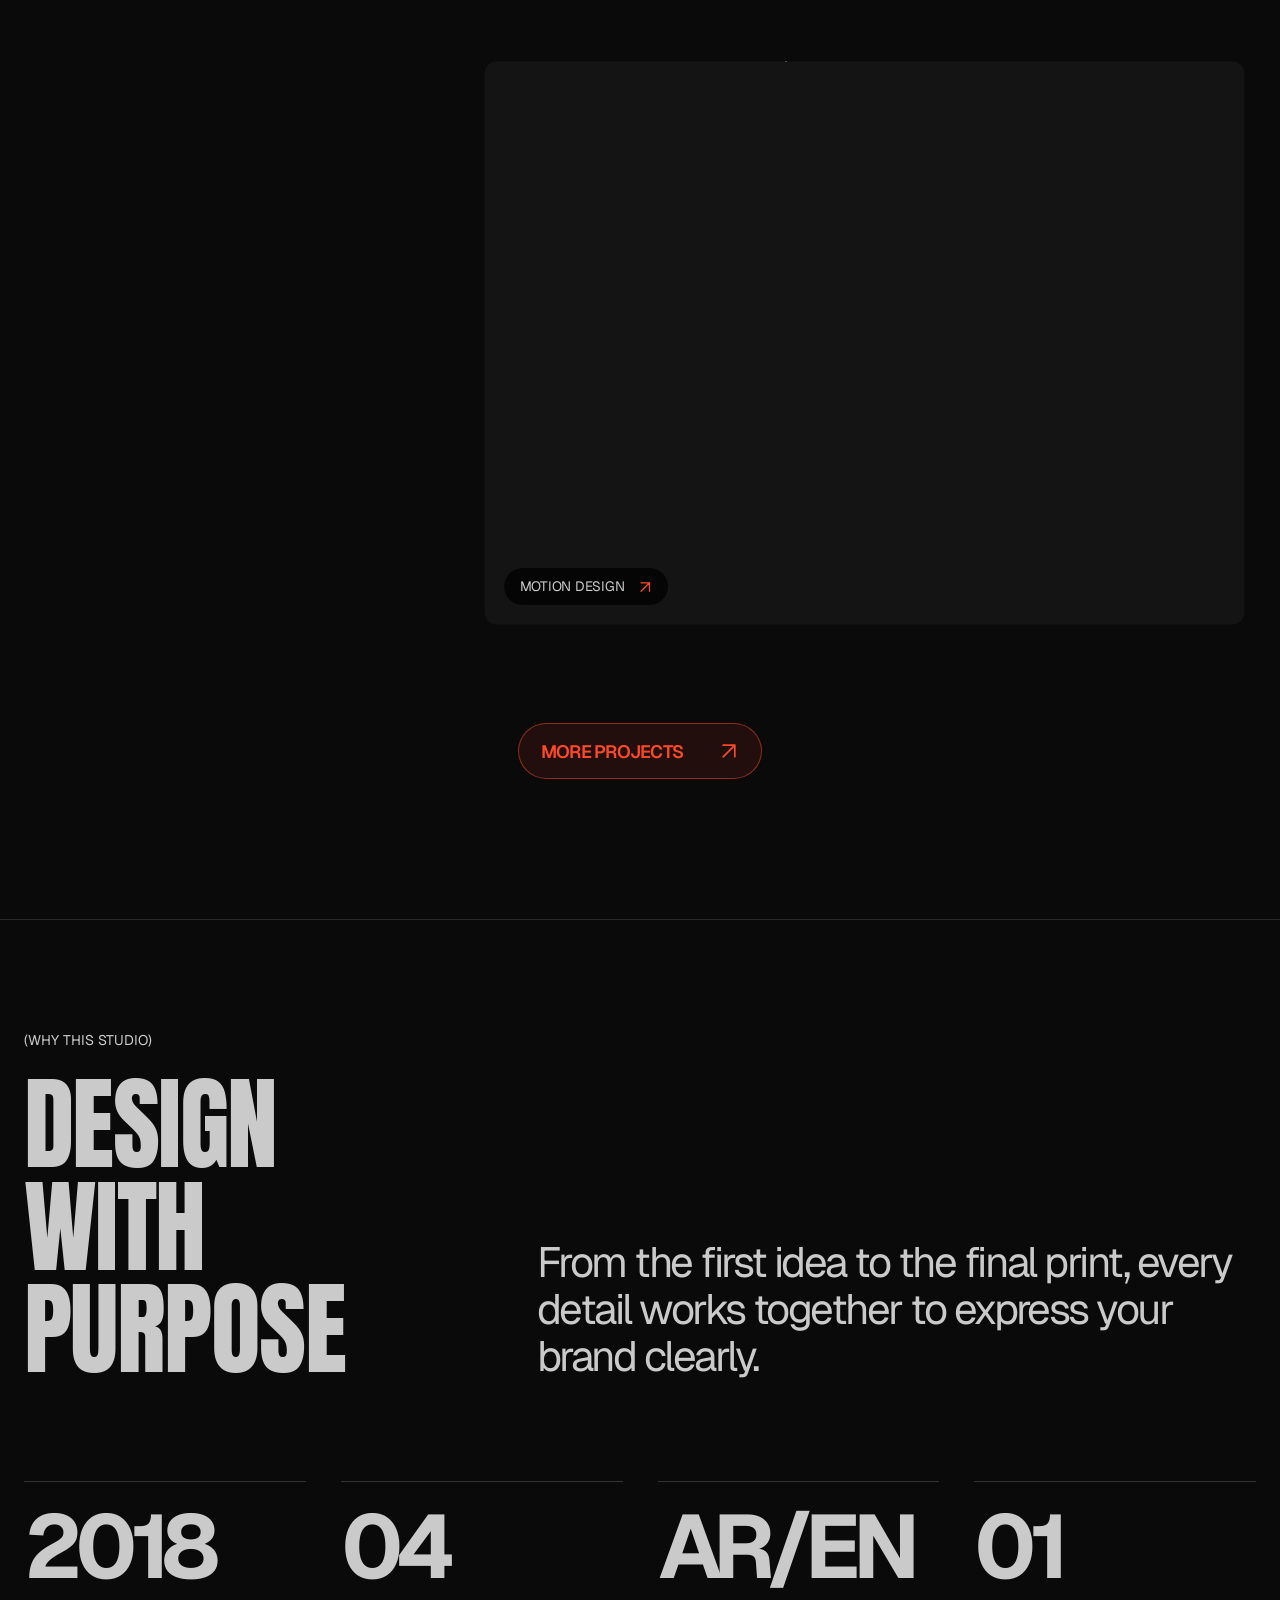
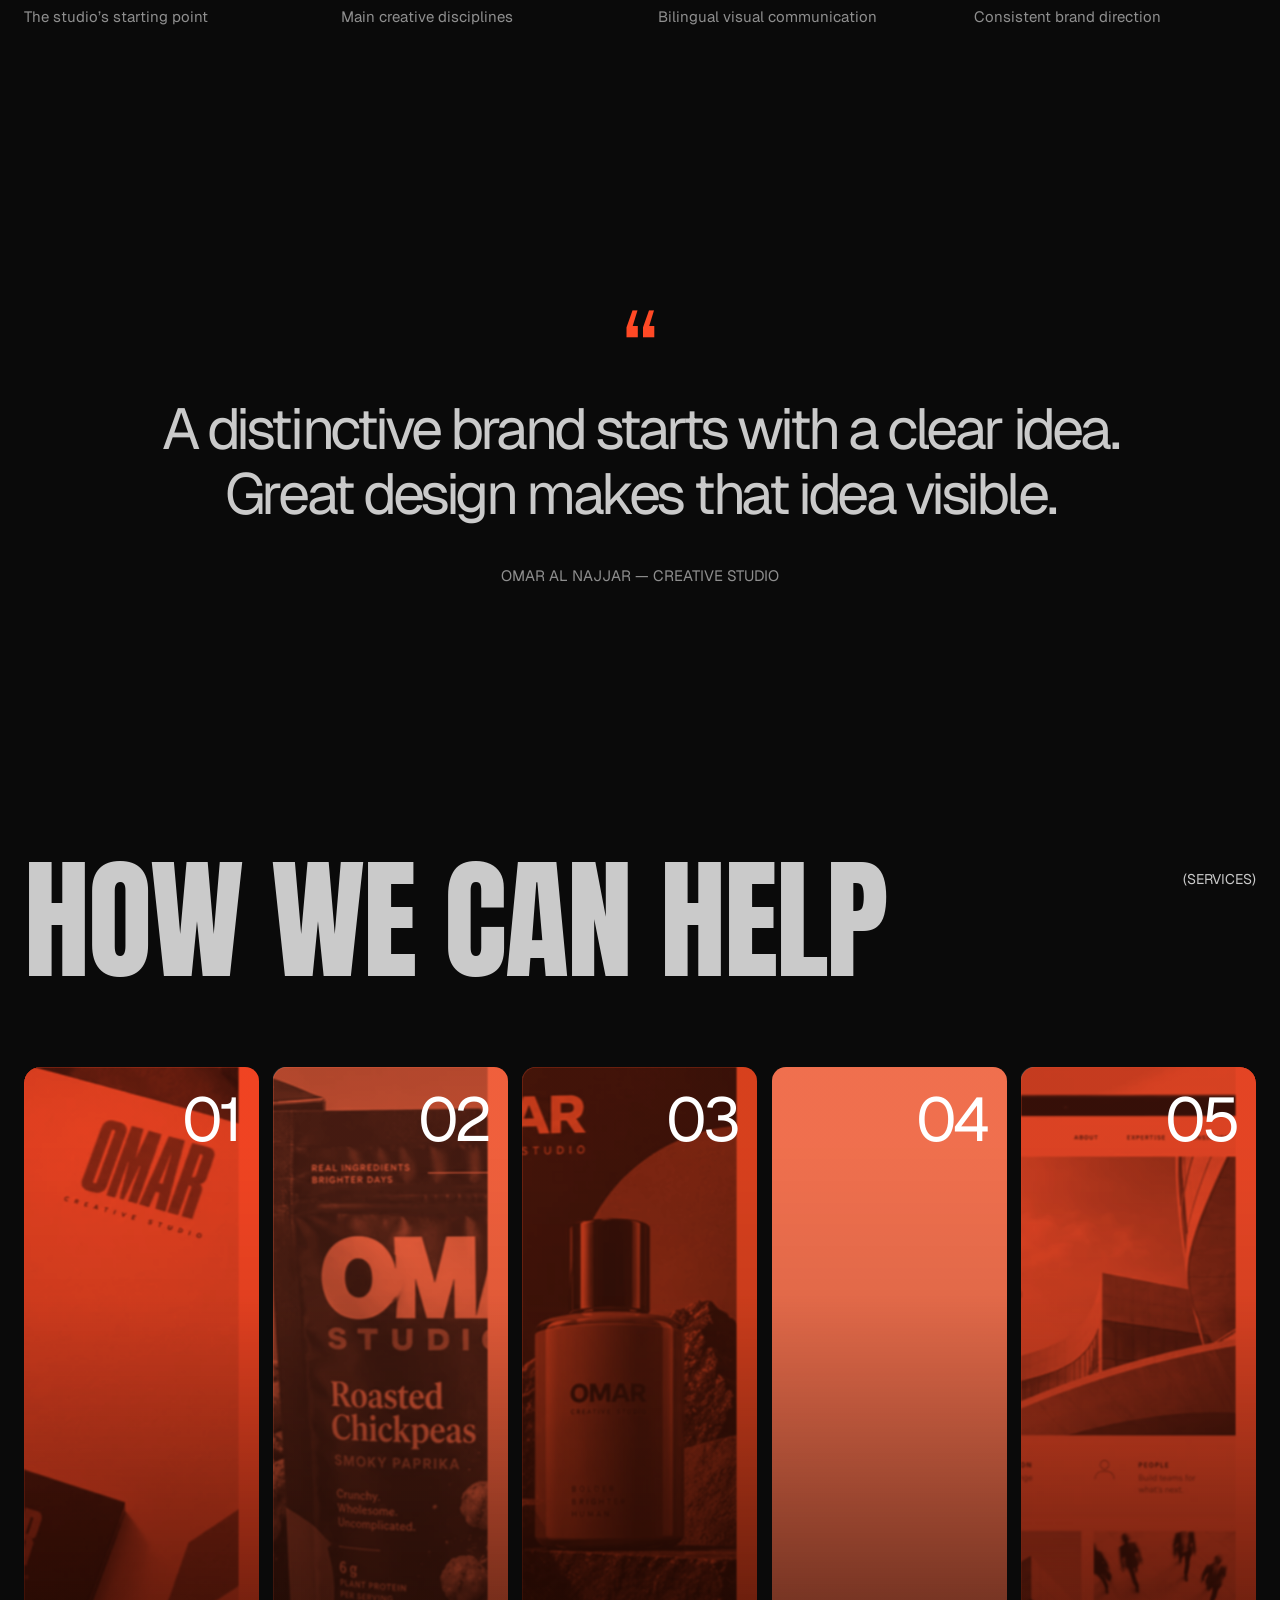
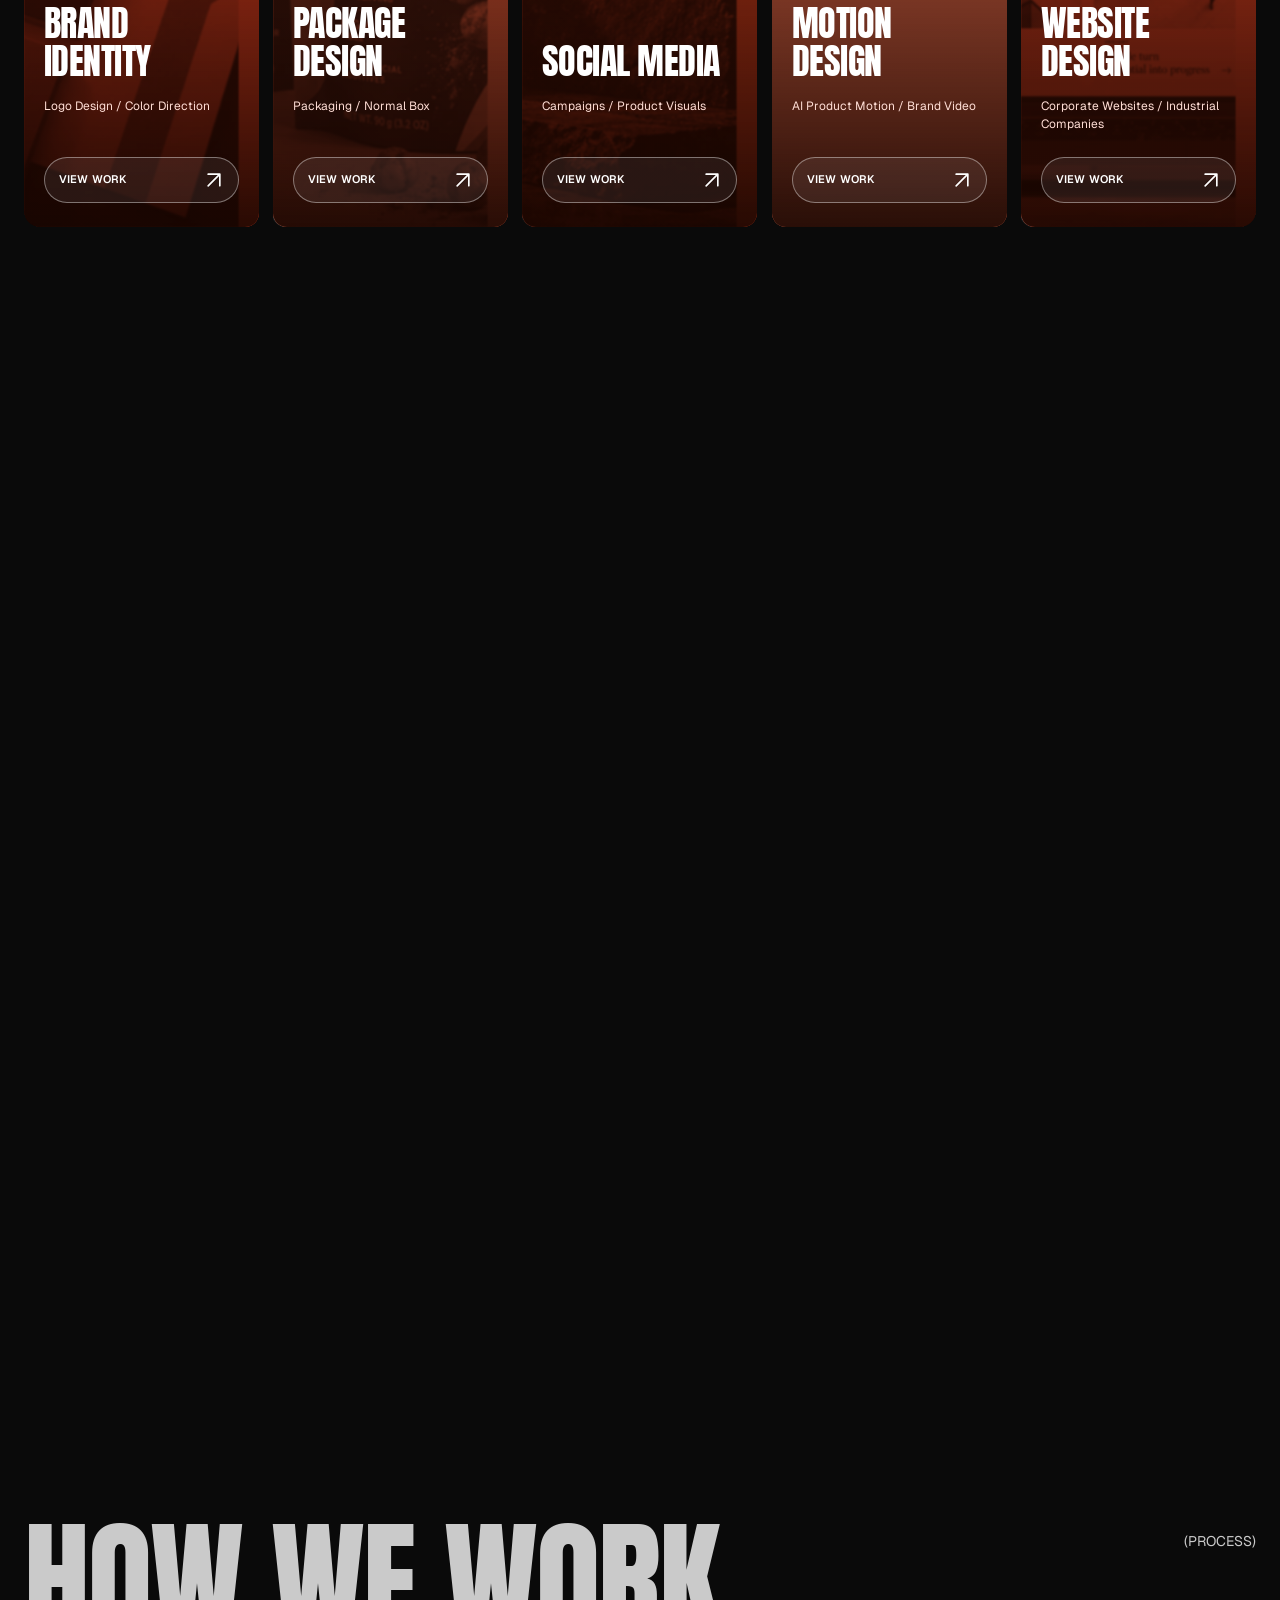
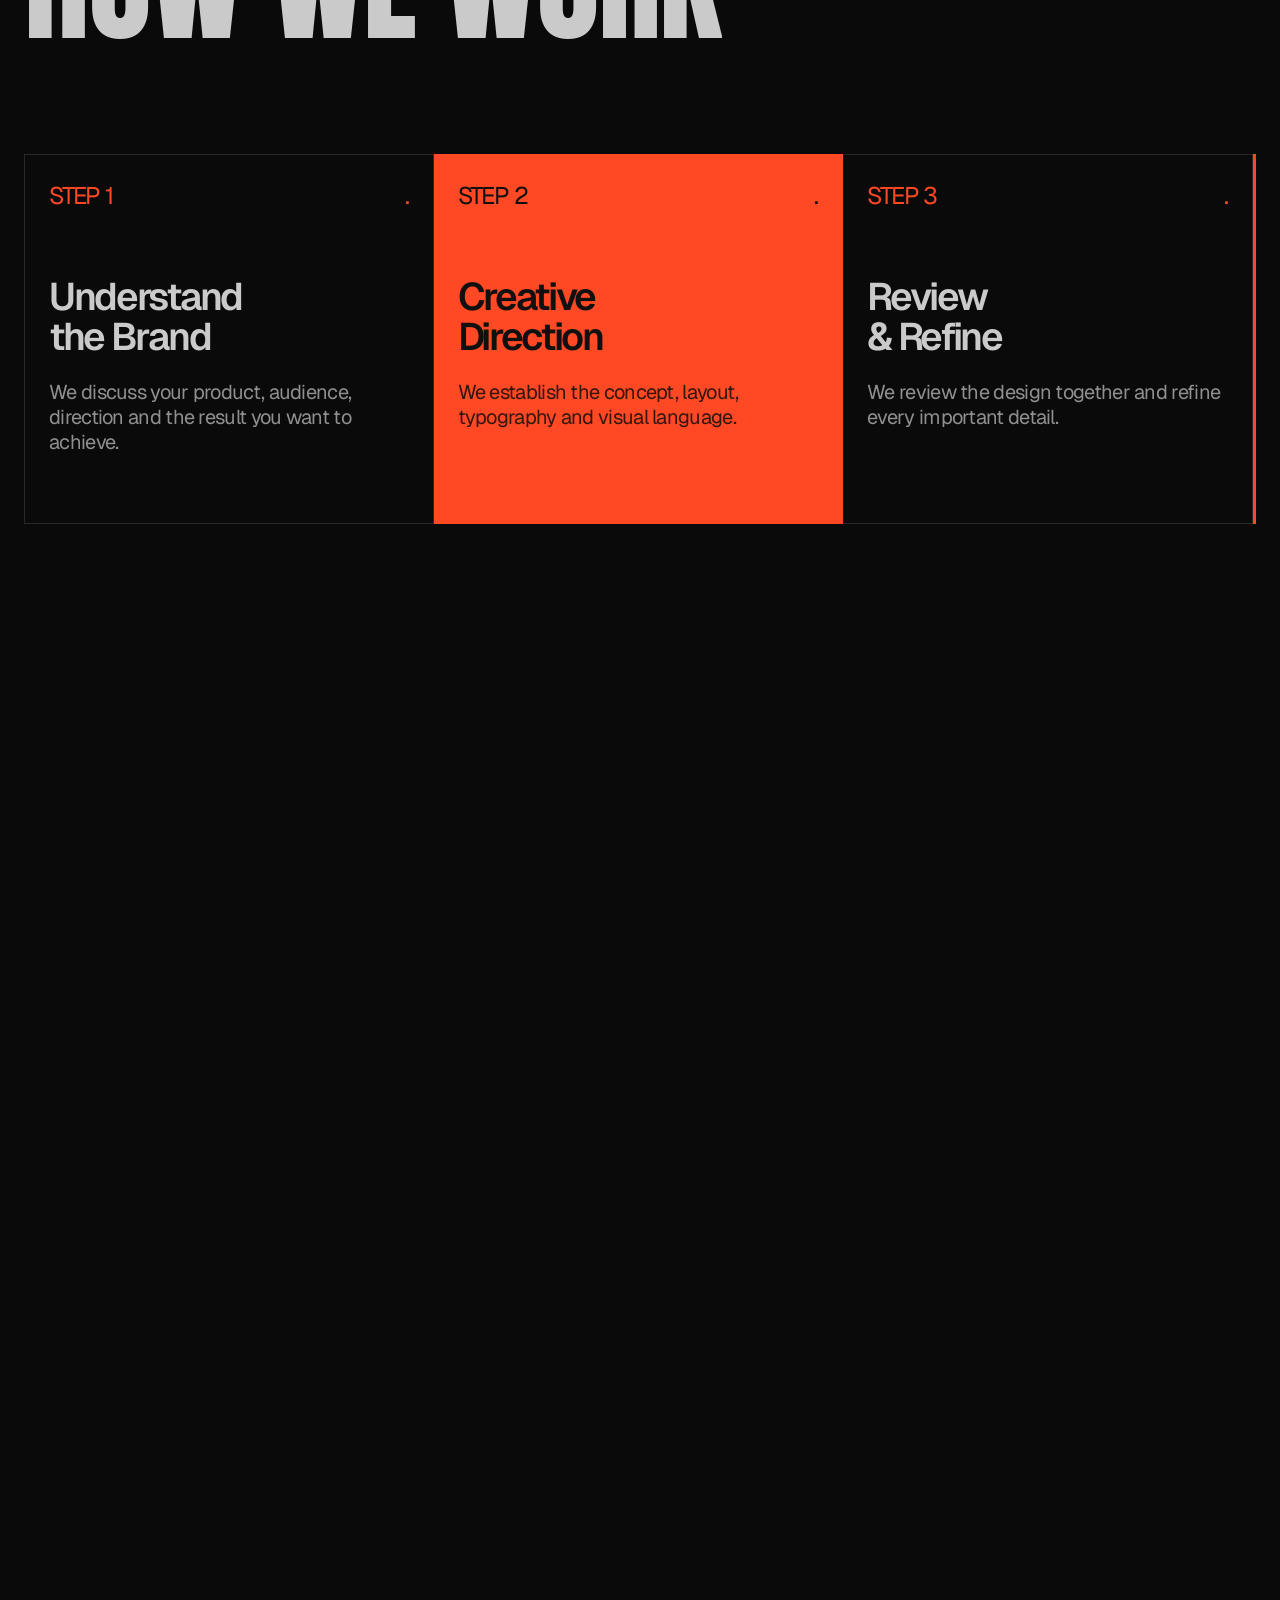
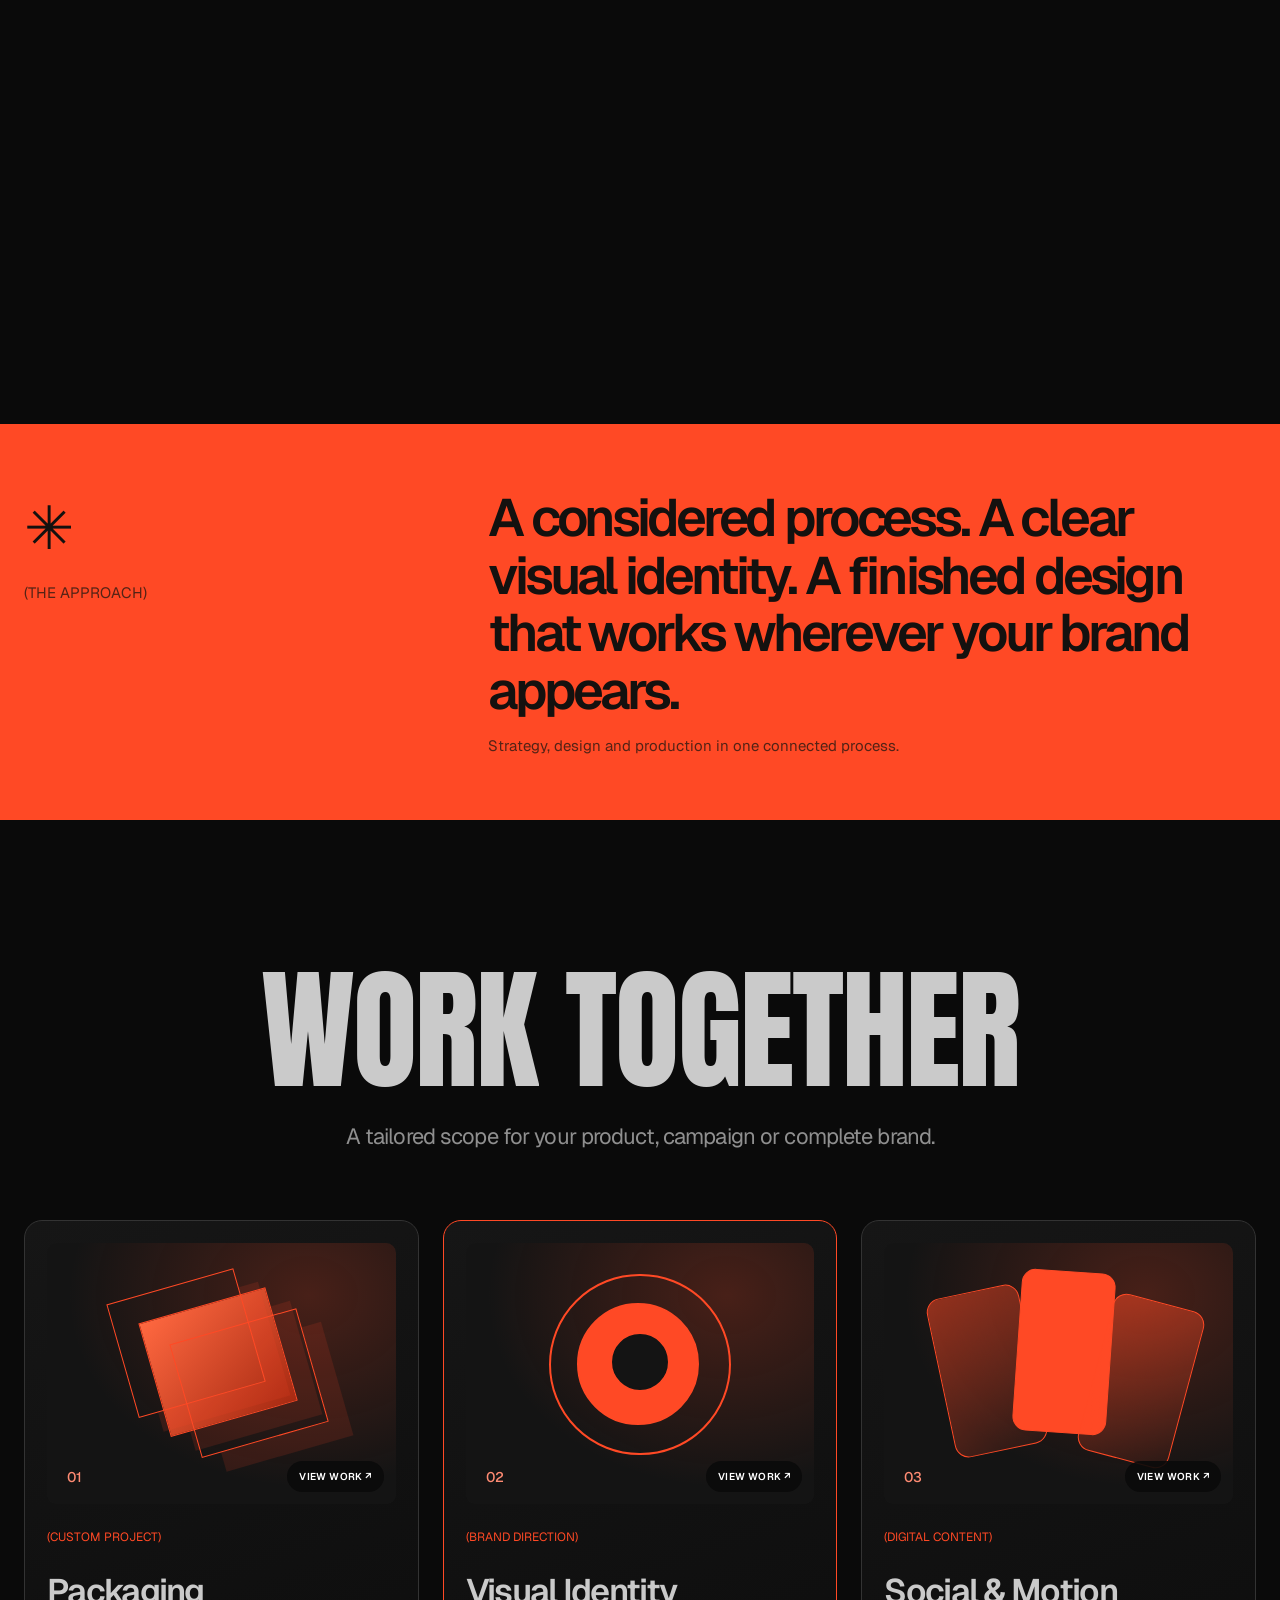
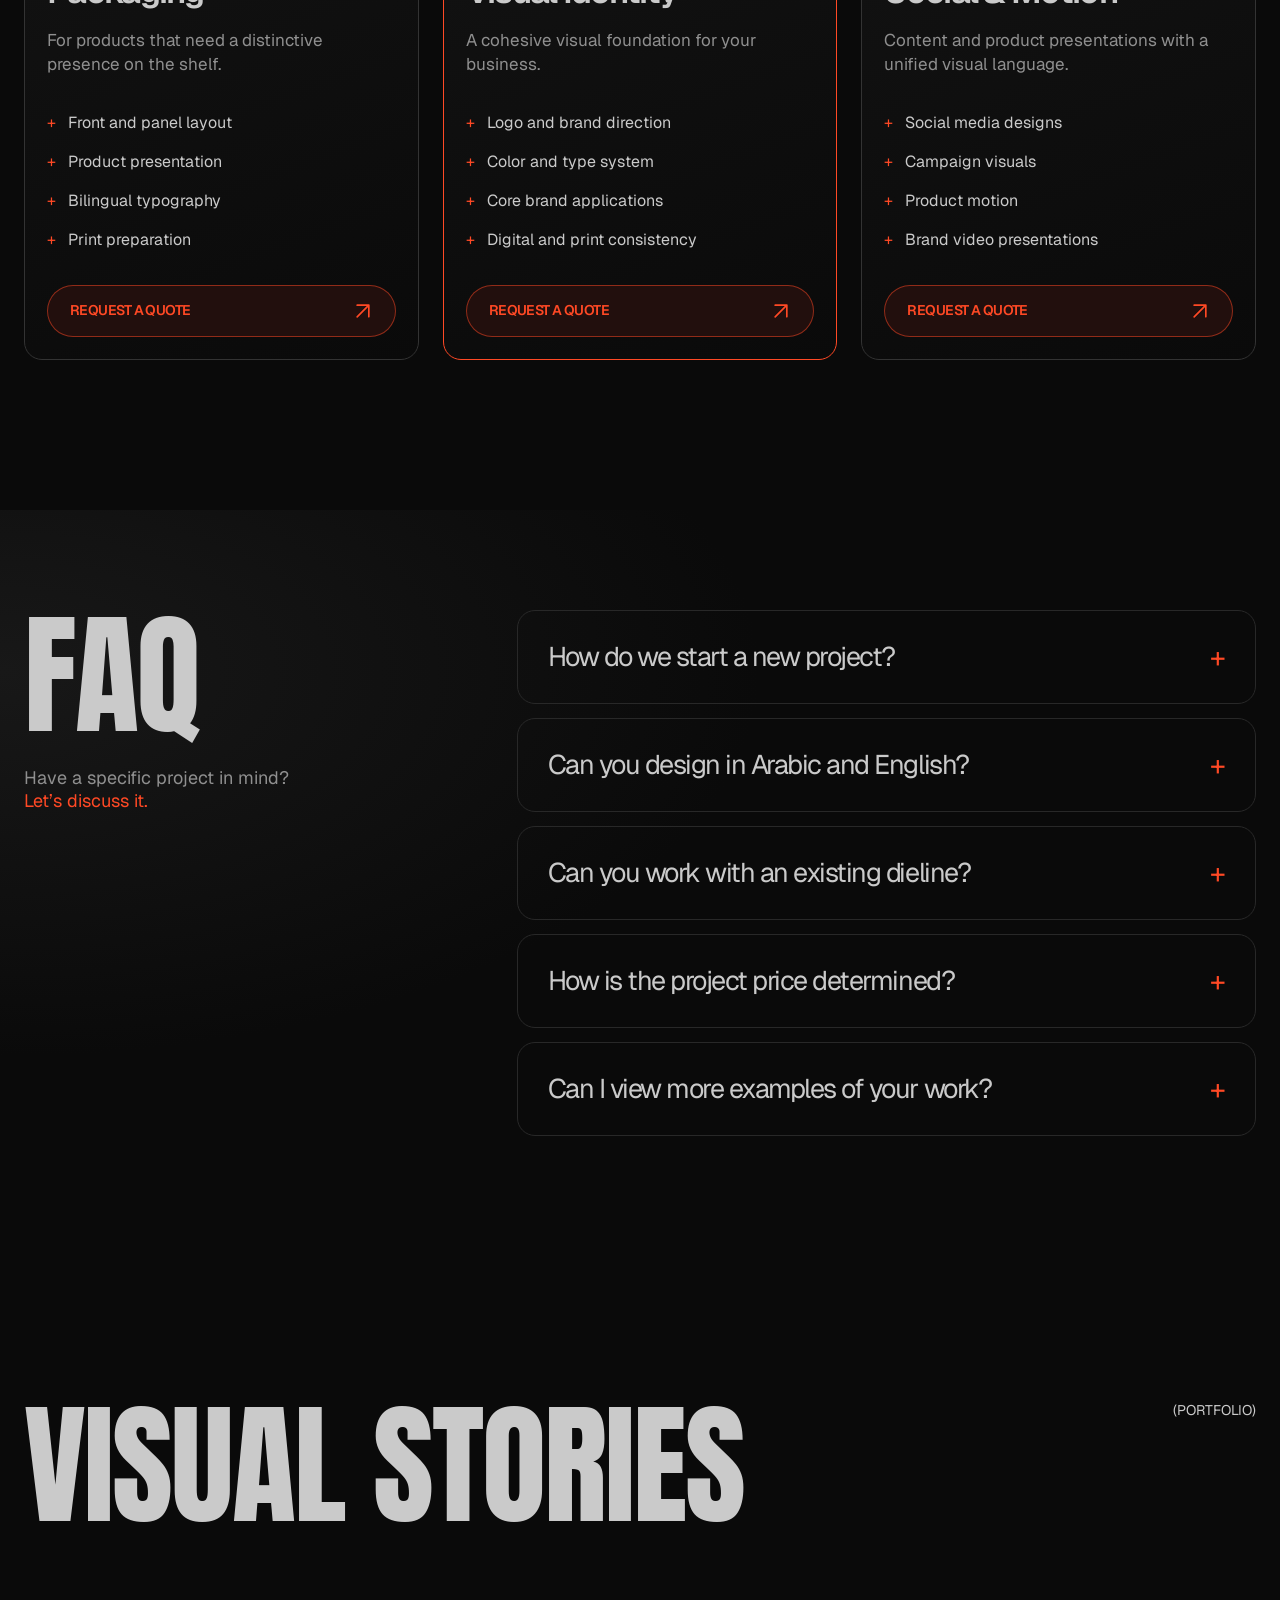
==== commit c5771483: "Update index.html" ====
--- a/index.html
+++ b/index.html
@@ -244,8 +244,7 @@
 html[lang=ar] body{font-family:OmarArabic,'Noto Sans Arabic',sans-serif;font-weight:500}html[lang=ar] :is(h1,h2,h3,.display,.section-title,.footer-slogan,.hero-side-title,.radar-project-caption h3,.lanyard-caption p,.insta-editorial-content h2){font-family:OmarArabic,'Noto Sans Arabic',sans-serif;font-weight:900;letter-spacing:0!important;line-height:1.3}html[lang=ar] :is(button,.roll-btn,.footer-links,.section-label,.studio-panel-label,.menu-links,.gallery-tabs){font-family:OmarArabic,'Noto Sans Arabic',sans-serif;letter-spacing:0;font-weight:700}html[lang=ar] :is(.hero-summary,.studio-copy p,.text-reveal,.contact-bottom p,.faq p,.package p){line-height:1.85;letter-spacing:0}html[lang=ar] .section-title{font-size:clamp(42px,6.4vw,96px)}html[lang=ar] .hero-side-title{font-size:clamp(36px,5.4vw,80px);line-height:1.35;max-width:40%}html[lang=ar] .wordmark,html[lang=ar] .wordmark .display{font-family:Anton,sans-serif;font-weight:400;direction:ltr}html[lang=ar] .wordmark{transform-origin:right top}html[lang=ar] .clock-block,html[lang=ar] .insta-handle,html[lang=ar] .tool-icon,html[lang=ar] .rail-track,html[lang=ar] .lower-tape-track{direction:ltr}html[lang=ar] .rail-track h3{font-family:Geist,Arial,sans-serif}html[lang=ar] .studio-service-links button{text-align:right;font-size:clamp(17px,1.8vw,24px)}html[lang=ar] .studio-panel-label{left:auto;right:30px}html[lang=ar] .studio-fingerprint{margin-left:0;margin-right:auto}html[lang=ar] .service-scene-copy h3{font-size:clamp(24px,2.5vw,38px)}html[lang=ar] .roll-btn{font-size:13px;line-height:1.5}html[lang=ar] .roll-label{line-height:1.7}html[lang=ar] .roll-label>span{white-space:nowrap}html[lang=ar] .work-cta-title{font-size:clamp(34px,5.7vw,78px);line-height:1.5}html[lang=ar] .radar-project-caption h3{font-size:clamp(25px,2.5vw,38px)}html[lang=ar] .radar-project-caption p{line-height:1.8}html[lang=ar] .insta-editorial-content h2{font-size:clamp(30px,4vw,46px);line-height:1.4}html[lang=ar] .insta-editorial-content .insta-stats{direction:ltr}html[lang=ar] .insta-editorial-content .insta-stats span{letter-spacing:0}html[lang=ar] .footer-slogan{font-size:clamp(36px,6vw,90px)}html[lang=ar] .software-stroke-title svg{display:none!important}html[lang=ar] .software-stroke-title .software-stroke-fallback{display:block!important}html[lang=ar] .motion-word{display:inline-block}html[lang=ar] .motion-char{display:inline;transform:none;opacity:1;filter:none}html[lang=ar] .hero-side-title .lang-line{display:block}html[lang=ar] .hero-summary{max-width:340px}html[lang=ar] input,html[lang=ar] textarea{font-family:OmarArabic,'Noto Sans Arabic',sans-serif}.language-switch :is(button){touch-action:manipulation}html[lang=ar] .process-grid{direction:ltr}html[lang=ar] .process-step{direction:rtl}html[lang=ar] .about-ar-original{display:none}html[lang=en] .about-ar-original{display:none}html[lang=ar] .contact-form{direction:rtl}html[lang=en] .contact-form{direction:ltr}html[lang=ar] .package-preview{direction:ltr}
 @media(max-width:700px){.language-switch button{min-width:32px;padding:7px 8px;font-size:10px}.header-tools{gap:9px}html[lang=ar] .hero-side-title{max-width:55%;font-size:clamp(27px,7.4vw,43px)}html[lang=ar] .section-title{font-size:clamp(33px,9vw,62px);line-height:1.4}html[lang=ar] .hero-summary{font-size:14px;max-width:65%}html[lang=ar] .studio-copy .section-title{font-size:clamp(44px,11vw,70px)}html[lang=ar] .studio-panel-label{right:24px;left:auto;font-size:12px}html[lang=ar] .service-scene-copy h3{font-size:36px}html[lang=ar] .work-cta-title{font-size:clamp(27px,7.4vw,42px)}html[lang=ar] .quick-links .roll-btn{font-size:11px;min-height:58px}html[lang=ar] .radar-project-caption h3{font-size:28px}html[lang=ar] .process-grid{transform:none!important}html[lang=ar] .footer-slogan{font-size:36px}html[lang=ar] .overlay-head h2{font-size:clamp(24px,7vw,40px)}html[lang=ar] .hero-side-title{letter-spacing:0}html[lang=ar] .footer-wordmark.display{font-family:Anton,sans-serif;direction:ltr}}
 </style><style id="arabic-layout-refinement">html[lang=ar] .hero-side-title{width:350px;font-size:clamp(36px,4.5vw,65px);line-height:1.28}html[lang=ar] .menu-links a,html[lang=ar] .menu-links button{line-height:1.55;letter-spacing:0;white-space:normal}html[lang=ar] .service-scene-tags{line-height:1.7}html[lang=ar] .process-step h3{line-height:1.5}html[lang=ar] .insta-editorial-ar{text-align:right}@media(max-width:700px){html[lang=ar] .hero-side-title{width:190px;max-width:53%;font-size:30px;line-height:1.28}html[lang=ar] .menu-links a,html[lang=ar] .menu-links button{font-size:clamp(25px,8.5vw,36px);line-height:1.65;padding:17px 0}html[lang=ar] .quick-links .roll-btn{padding:14px 12px;gap:8px}html[lang=ar] .quick-links .roll-arrow{font-size:16px}html[lang=ar] .hero-bottom .roll-btn{font-size:13px}}
-</style><style id="mobile-templates-and-arabic-font-fix">.motion-section .motion-rail{direction:ltr;text-align:left;min-height:180px}.motion-section .rail-track,.motion-section .rail-group{direction:ltr}.templates-section{display:block;visibility:visible;opacity:1}.templates-section .section-top{opacity:1;transform:none}.templates-section .template-card{display:block;visibility:visible;flex-shrink:0}.template-art{min-height:135px}.template-art img{display:block;visibility:visible;opacity:1}html[lang=ar] body,html[lang=ar] body *:not(svg):not(path):not(rect):not(circle):not(line):not(polyline):not(polygon):not(use):not(defs):not(filter){font-family:OmarArabic,'Noto Sans Arabic',sans-serif!important}html[lang=ar] .wordmark,html[lang=ar] .wordmark *{font-family:Anton,sans-serif!important}html[lang=ar] .template-caption{direction:rtl;text-align:right;letter-spacing:0}html[lang=ar] .tool-card h3{font-family:OmarArabic,'Noto Sans Arabic',sans-serif!important}@media(max-width:700px){.templates-section .motion-rail{min-height:200px;padding:12px 0 20px}.templates-section .template-card{width:200px}.templates-section .template-art{height:160px;aspect-ratio:auto;min-height:160px}.templates-section .template-art img{filter:none!important;mix-blend-mode:screen;width:90%;height:90%;object-fit:contain}.templates-section .section-top{display:flex;flex-wrap:wrap;gap:20px;margin-bottom:25px}.templates-section .motion-meta{width:100%;justify-content:space-between}.templates-section .rail-track{margin-left:0;margin-right:0}html[lang=ar] .templates-section .section-title{font-size:clamp(32px,9vw,50px)}} </style><style id="process-black-orange-cards">.process-grid{gap:18px;align-items:stretch;padding:12px 0 20px}.process-step{position:relative;isolation:isolate;overflow:hidden;background:#111;border:1px solid #333!important;border-radius:4px;aspect-ratio:1;min-height:340px;padding:30px;display:flex;flex-direction:column;transition:transform .35s ease,border-color .35s ease,box-shadow .35s ease}.process-step:nth-child(even){background:#ff4925;border-color:#ff4925!important;color:#101010}.process-step .step{margin-bottom:auto;padding-bottom:42px;color:#ff4925}.process-step h3{font-size:clamp(30px,3vw,48px);line-height:1.12;margin:0 0 24px;position:relative;z-index:1}.process-step p{font-size:17px;line-height:1.6;color:#bcbcbc;position:relative;z-index:1;margin:0}.process-step:nth-child(even) .step,.process-step:nth-child(even) h3,.process-step:nth-child(even) .step span{color:#101010}.process-step:nth-child(even) p{color:#35160e}.process-step:after{content:'';position:absolute;width:115px;height:115px;border:1px solid #ffffff12;right:-30px;bottom:-38px;transform:rotate(30deg);transition:transform .6s ease;pointer-events:none}.process-step:nth-child(even):after{border-color:#15151526}.process-step .step span{display:inline-block;animation:process-dot-turn 8s linear infinite;animation-play-state:paused}.process-step.visible .step span{animation-play-state:running}@keyframes process-dot-turn{50%{transform:translateY(-5px) rotate(180deg)}to{transform:rotate(360deg)}}@media(hover:hover){.process-step:hover{transform:translateY(-7px)!important;box-shadow:0 14px 25px #0003}.process-step:hover:after{transform:rotate(70deg) translate(-8px,-8px)}}html[lang=ar] .process-step h3{font-size:clamp(28px,2.7vw,42px);line-height:1.4}html[lang=ar] .process-step p{font-size:15px;line-height:1.85}@media(max-width:700px){.process-grid{gap:16px;padding:8px 0 16px}.process-step{aspect-ratio:1;min-height:330px;padding:26px}.process-step h3{font-size:34px;margin-bottom:20px}.process-step p{font-size:16px}.process-step .step{padding-bottom:28px}html[lang=ar] .process-step h3{font-size:31px}html[lang=ar] .process-step p{font-size:14px}}@media(prefers-reduced-motion:reduce){.process-step,.process-step:after{transition:none}.process-step .step span{animation:none}}
-</style></head>
+</style><style id="mobile-templates-and-arabic-font-fix">.motion-section .motion-rail{direction:ltr;text-align:left;min-height:180px}.motion-section .rail-track,.motion-section .rail-group{direction:ltr}.templates-section{display:block;visibility:visible;opacity:1}.templates-section .section-top{opacity:1;transform:none}.templates-section .template-card{display:block;visibility:visible;flex-shrink:0}.template-art{min-height:135px}.template-art img{display:block;visibility:visible;opacity:1}html[lang=ar] body,html[lang=ar] body *:not(svg):not(path):not(rect):not(circle):not(line):not(polyline):not(polygon):not(use):not(defs):not(filter){font-family:OmarArabic,'Noto Sans Arabic',sans-serif!important}html[lang=ar] .wordmark,html[lang=ar] .wordmark *{font-family:Anton,sans-serif!important}html[lang=ar] .template-caption{direction:rtl;text-align:right;letter-spacing:0}html[lang=ar] .tool-card h3{font-family:OmarArabic,'Noto Sans Arabic',sans-serif!important}@media(max-width:700px){.templates-section .motion-rail{min-height:200px;padding:12px 0 20px}.templates-section .template-card{width:200px}.templates-section .template-art{height:160px;aspect-ratio:auto;min-height:160px}.templates-section .template-art img{filter:none!important;mix-blend-mode:screen;width:90%;height:90%;object-fit:contain}.templates-section .section-top{display:flex;flex-wrap:wrap;gap:20px;margin-bottom:25px}.templates-section .motion-meta{width:100%;justify-content:space-between}.templates-section .rail-track{margin-left:0;margin-right:0}html[lang=ar] .templates-section .section-title{font-size:clamp(32px,9vw,50px)}} </style><style id="process-colors-only">.process-step:nth-child(odd){background:#0a0a0a}.process-step:nth-child(even){background:#ff4925;border-color:#ff4925}.process-step:nth-child(even) .step,.process-step:nth-child(even) .step span,.process-step:nth-child(even) h3{color:#101010}.process-step:nth-child(even) p{color:#35160e}</style></head>
 <body>
 <svg aria-hidden="true" focusable="false" width="0" height="0" style="position:absolute;pointer-events:none"><defs><filter id="introLogoBlack" color-interpolation-filters="sRGB"><feColorMatrix type="matrix" values="0 0 0 0 0  0 0 0 0 0  0 0 0 0 0  .2126 .7152 .0722 0 0"/><feComponentTransfer><feFuncA type="linear" slope="1.6" intercept="-.12"/></feComponentTransfer></filter></defs></svg>
 <svg aria-hidden="true" focusable="false" width="0" height="0" style="position:absolute;pointer-events:none"><defs><filter id="boxRemoveBlack" color-interpolation-filters="sRGB"><feColorMatrix type="matrix" values="0 0 0 0 1  0 0 0 0 1  0 0 0 0 1  .2126 .7152 .0722 0 0"/></filter></defs></svg>
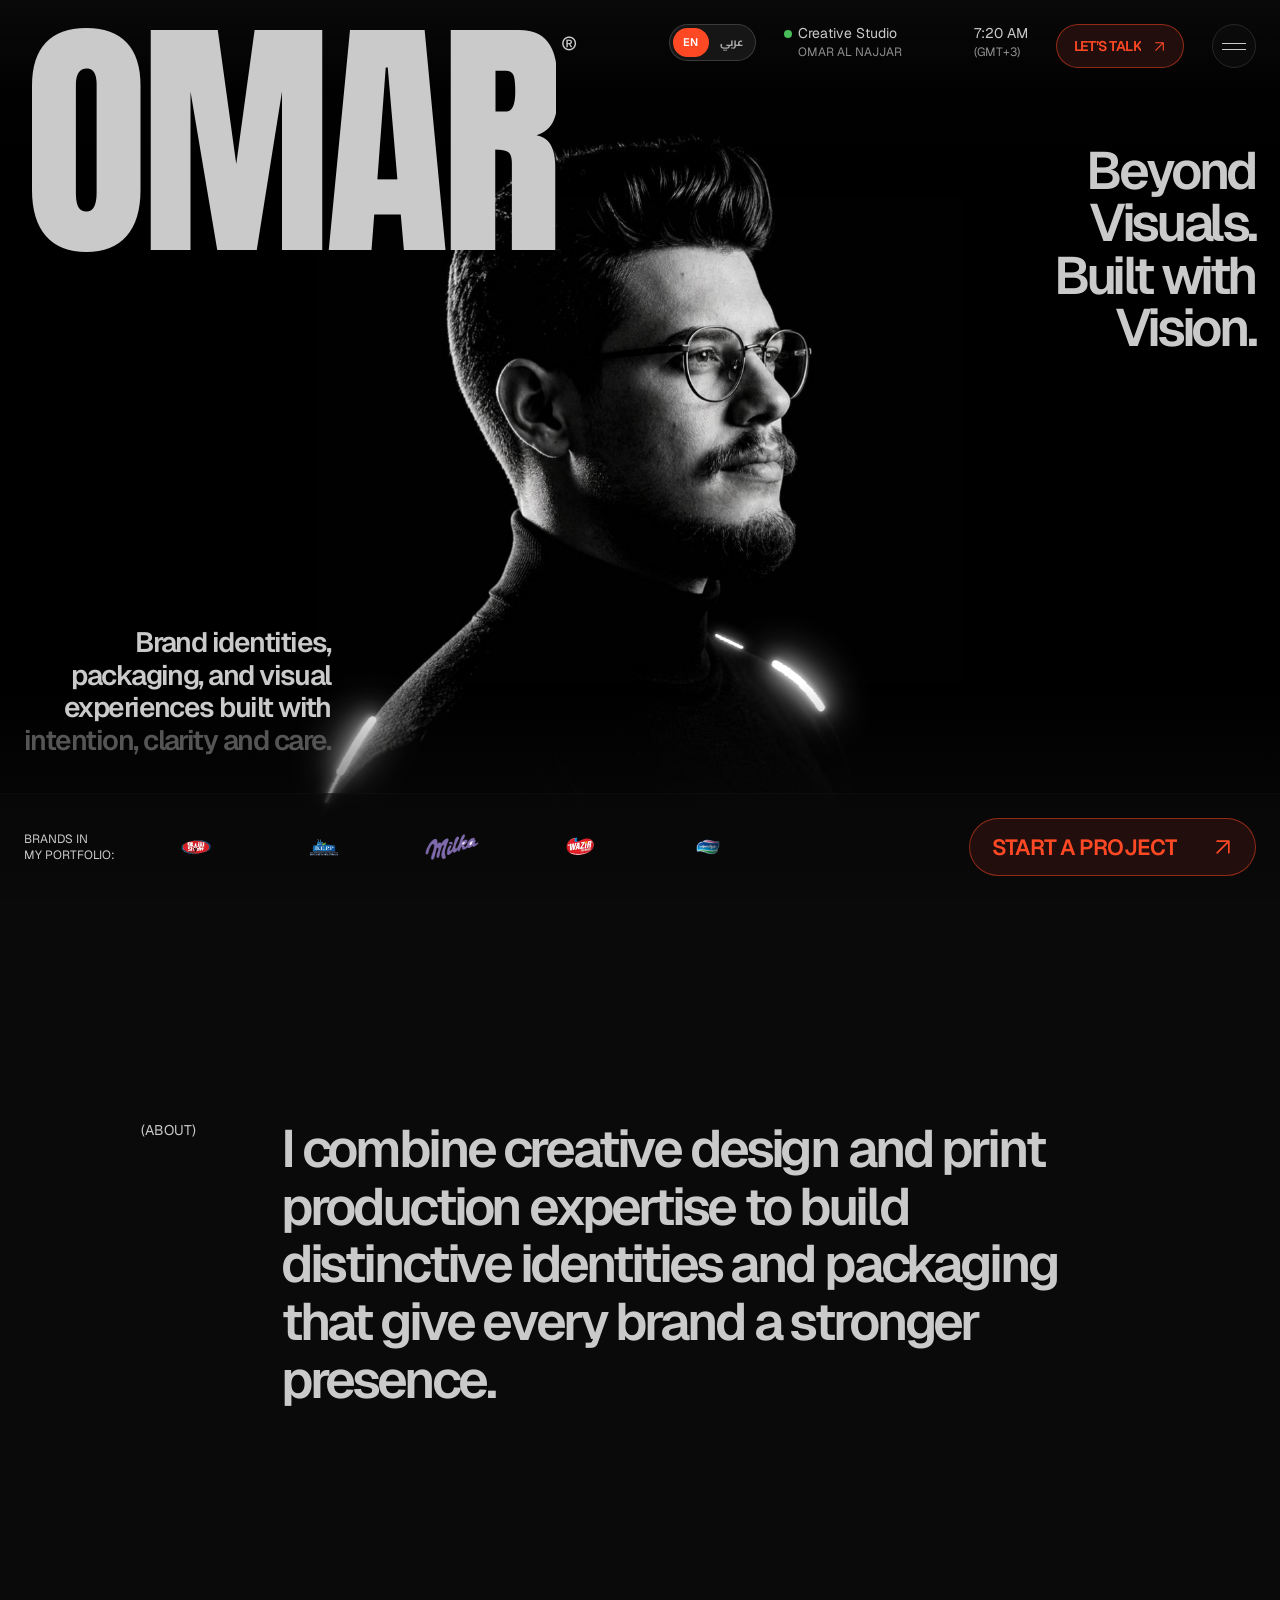
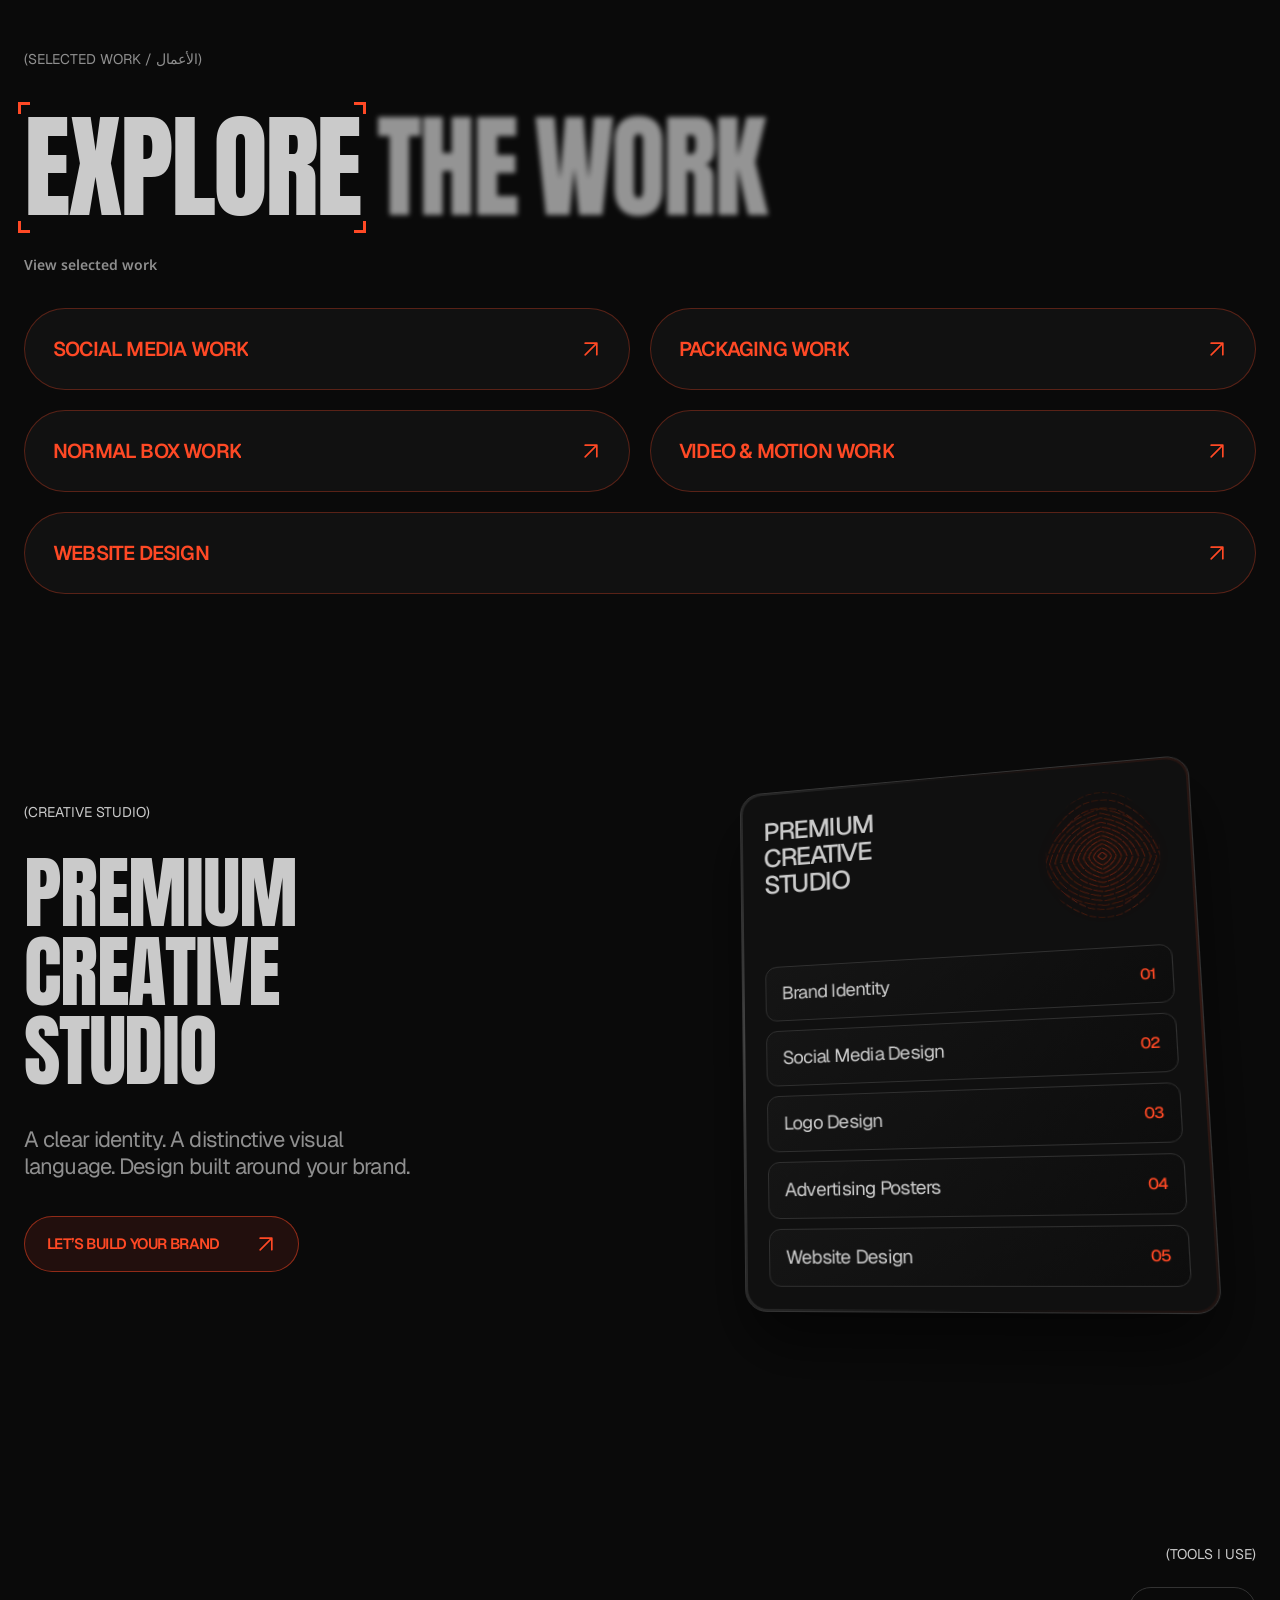
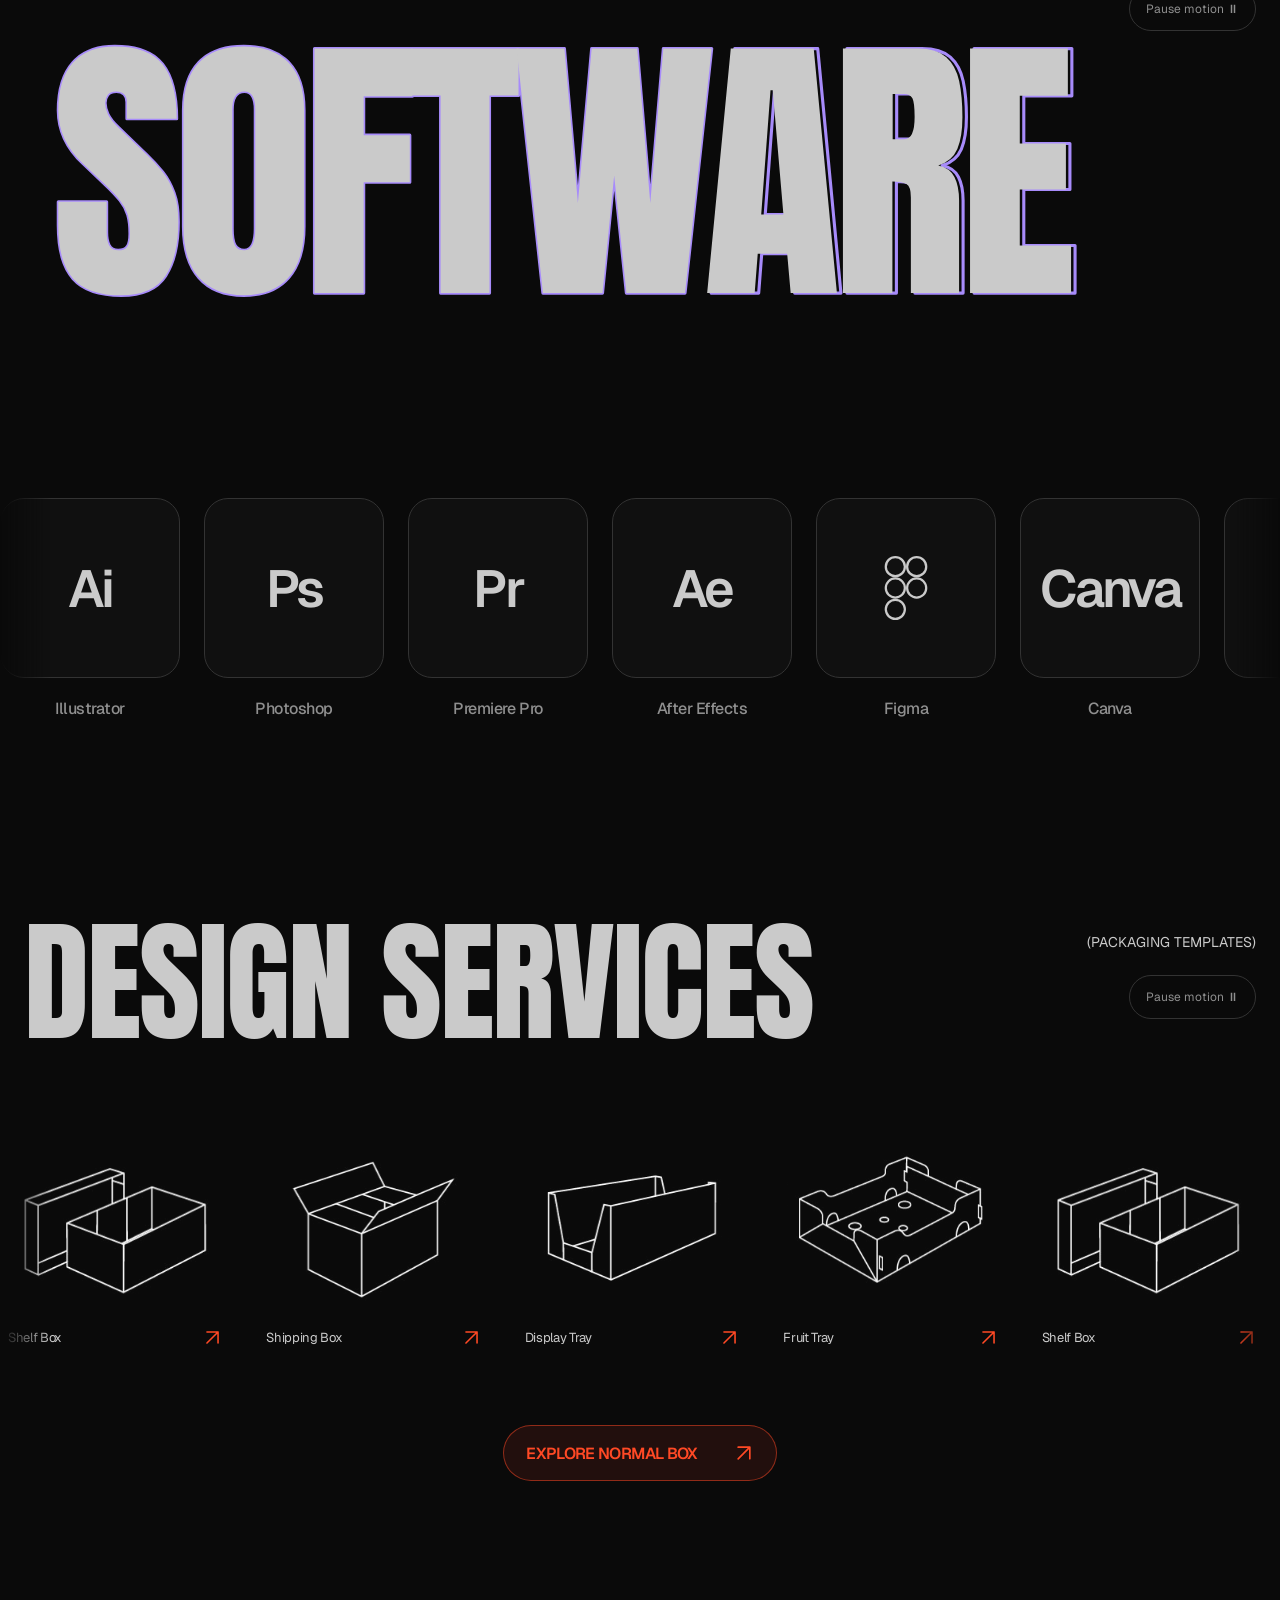
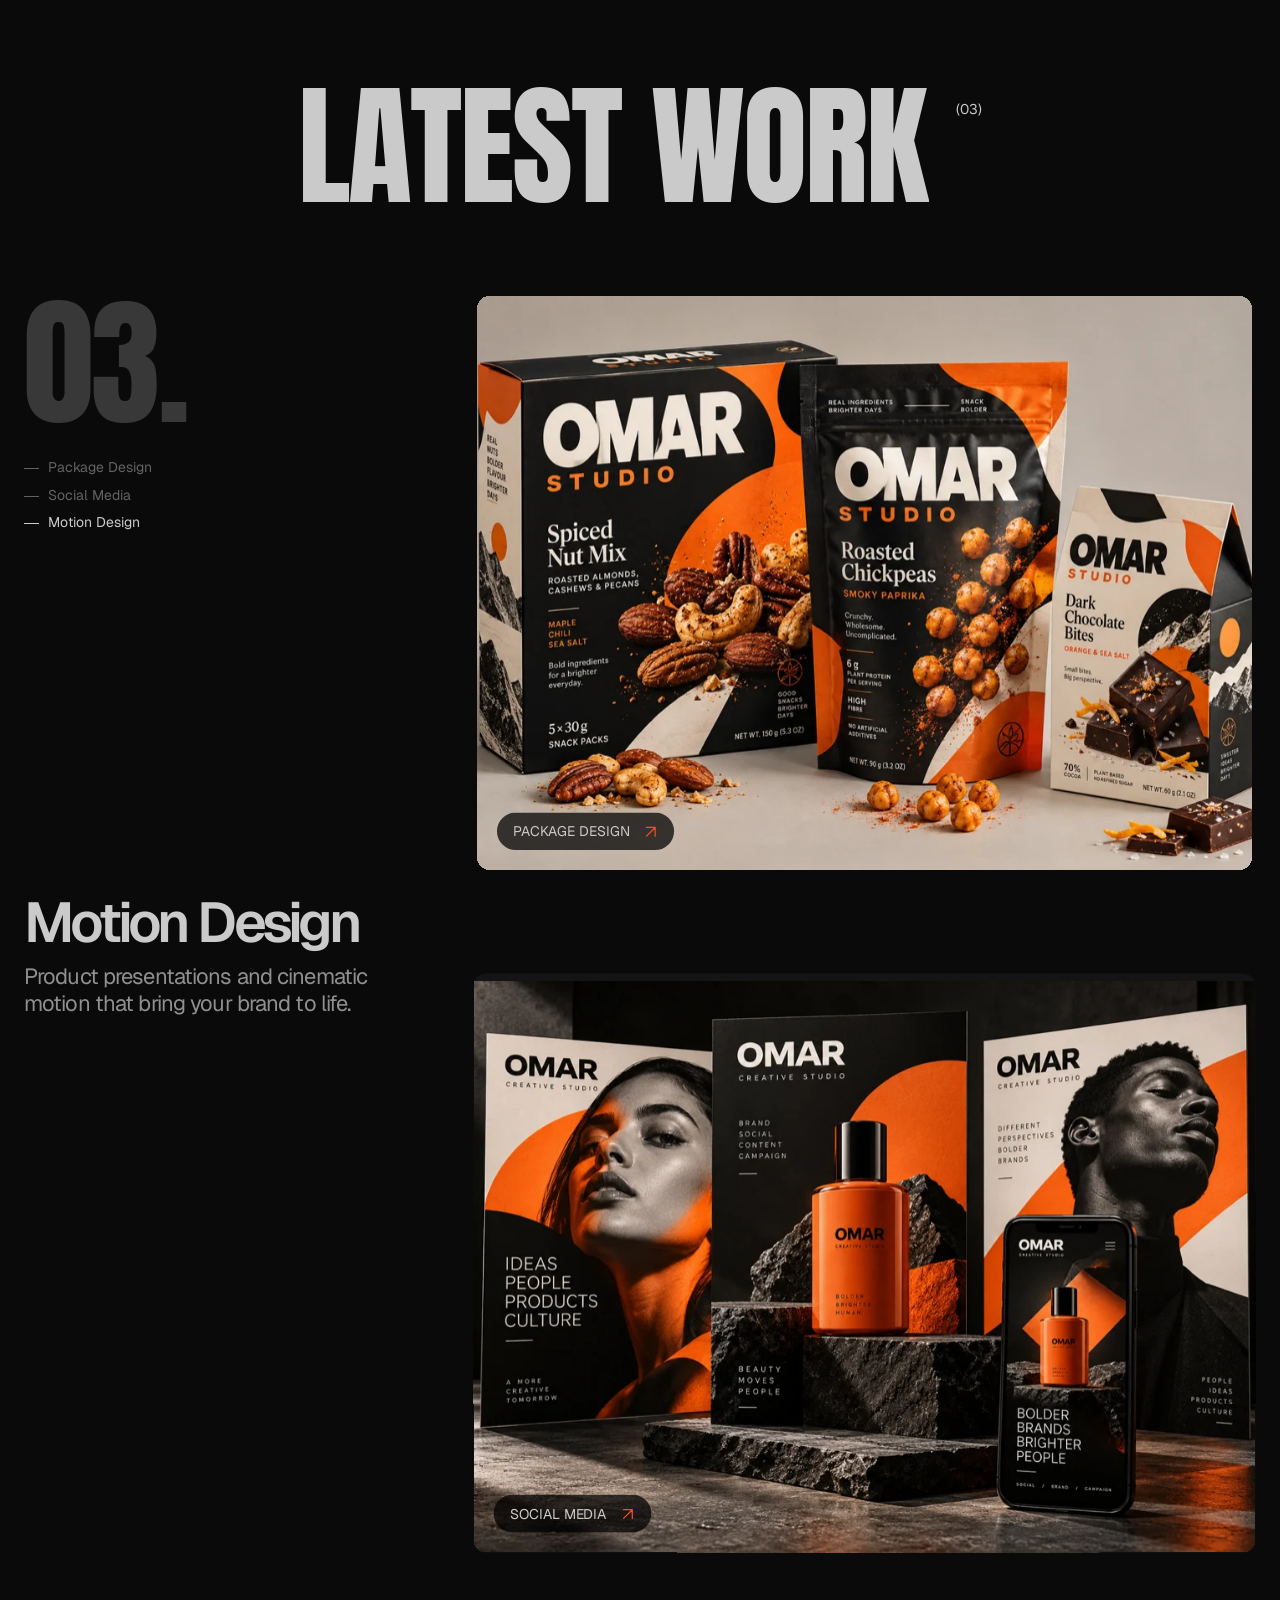
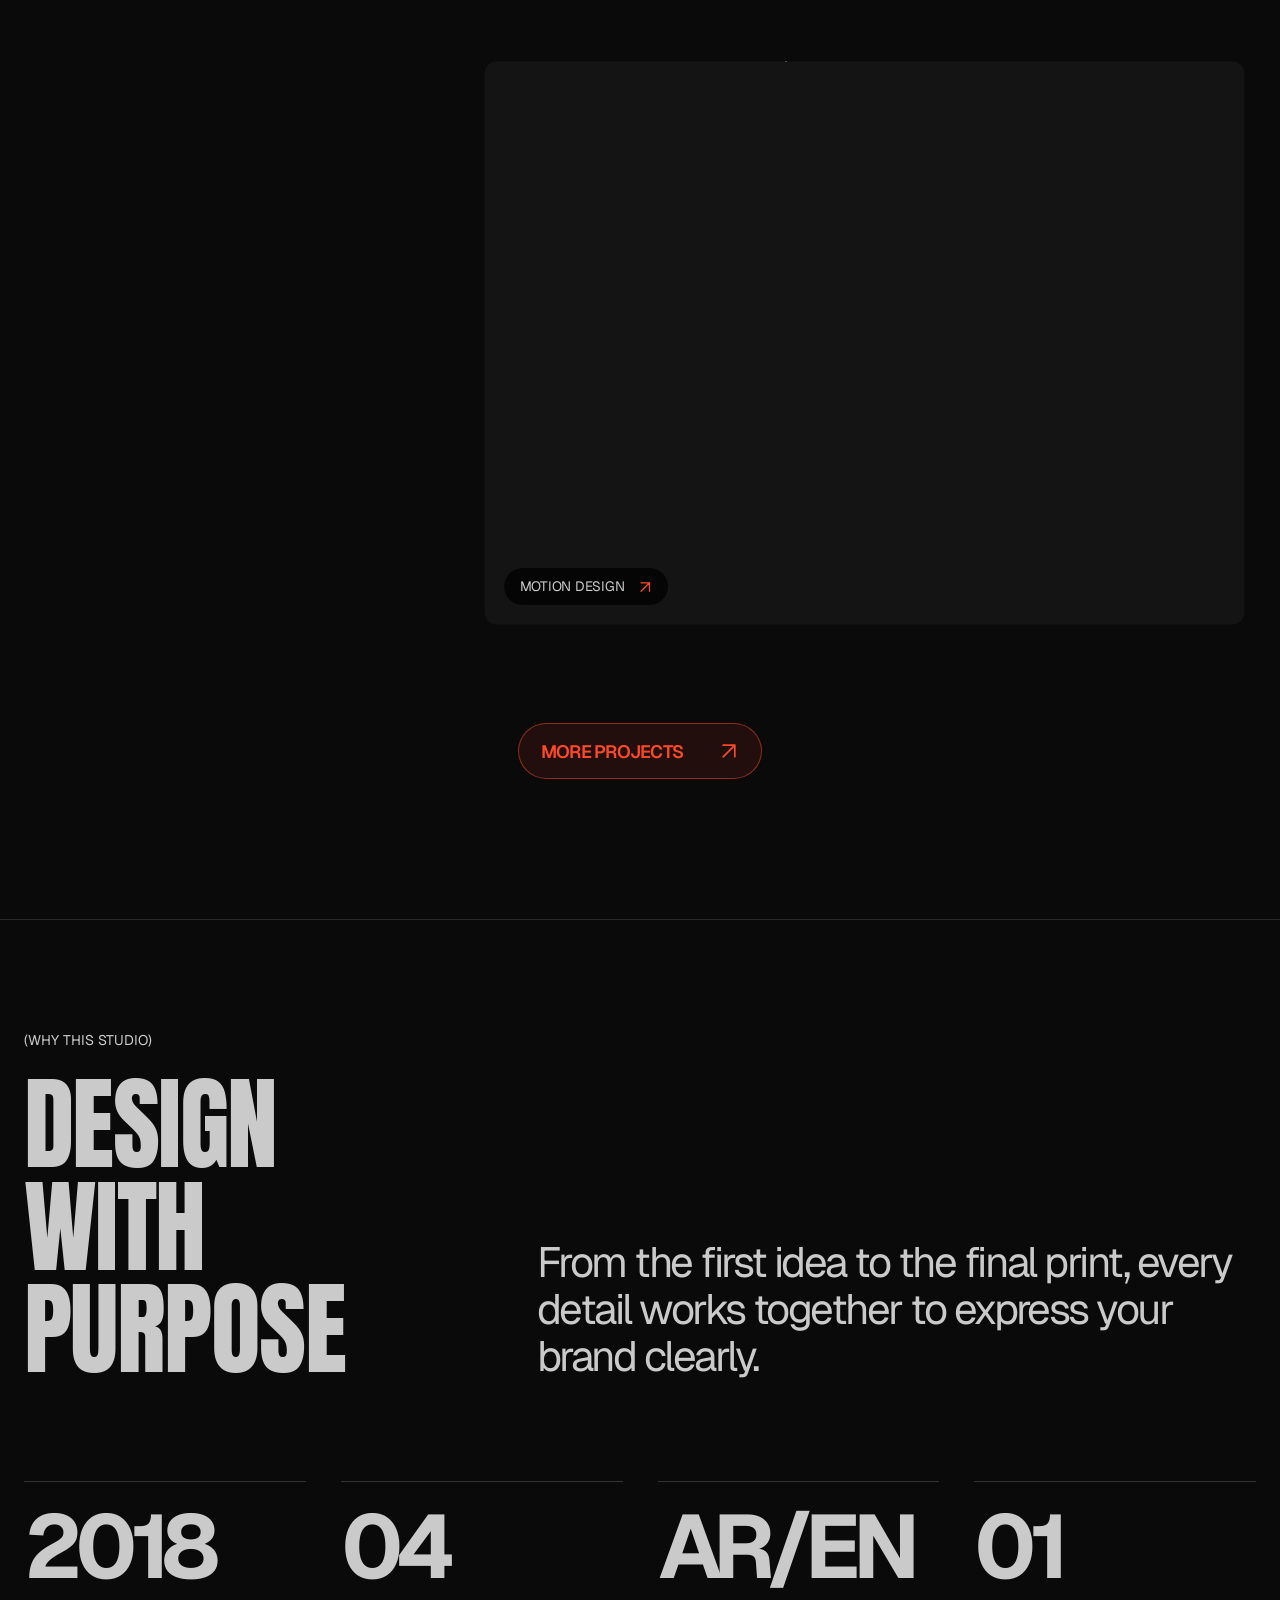
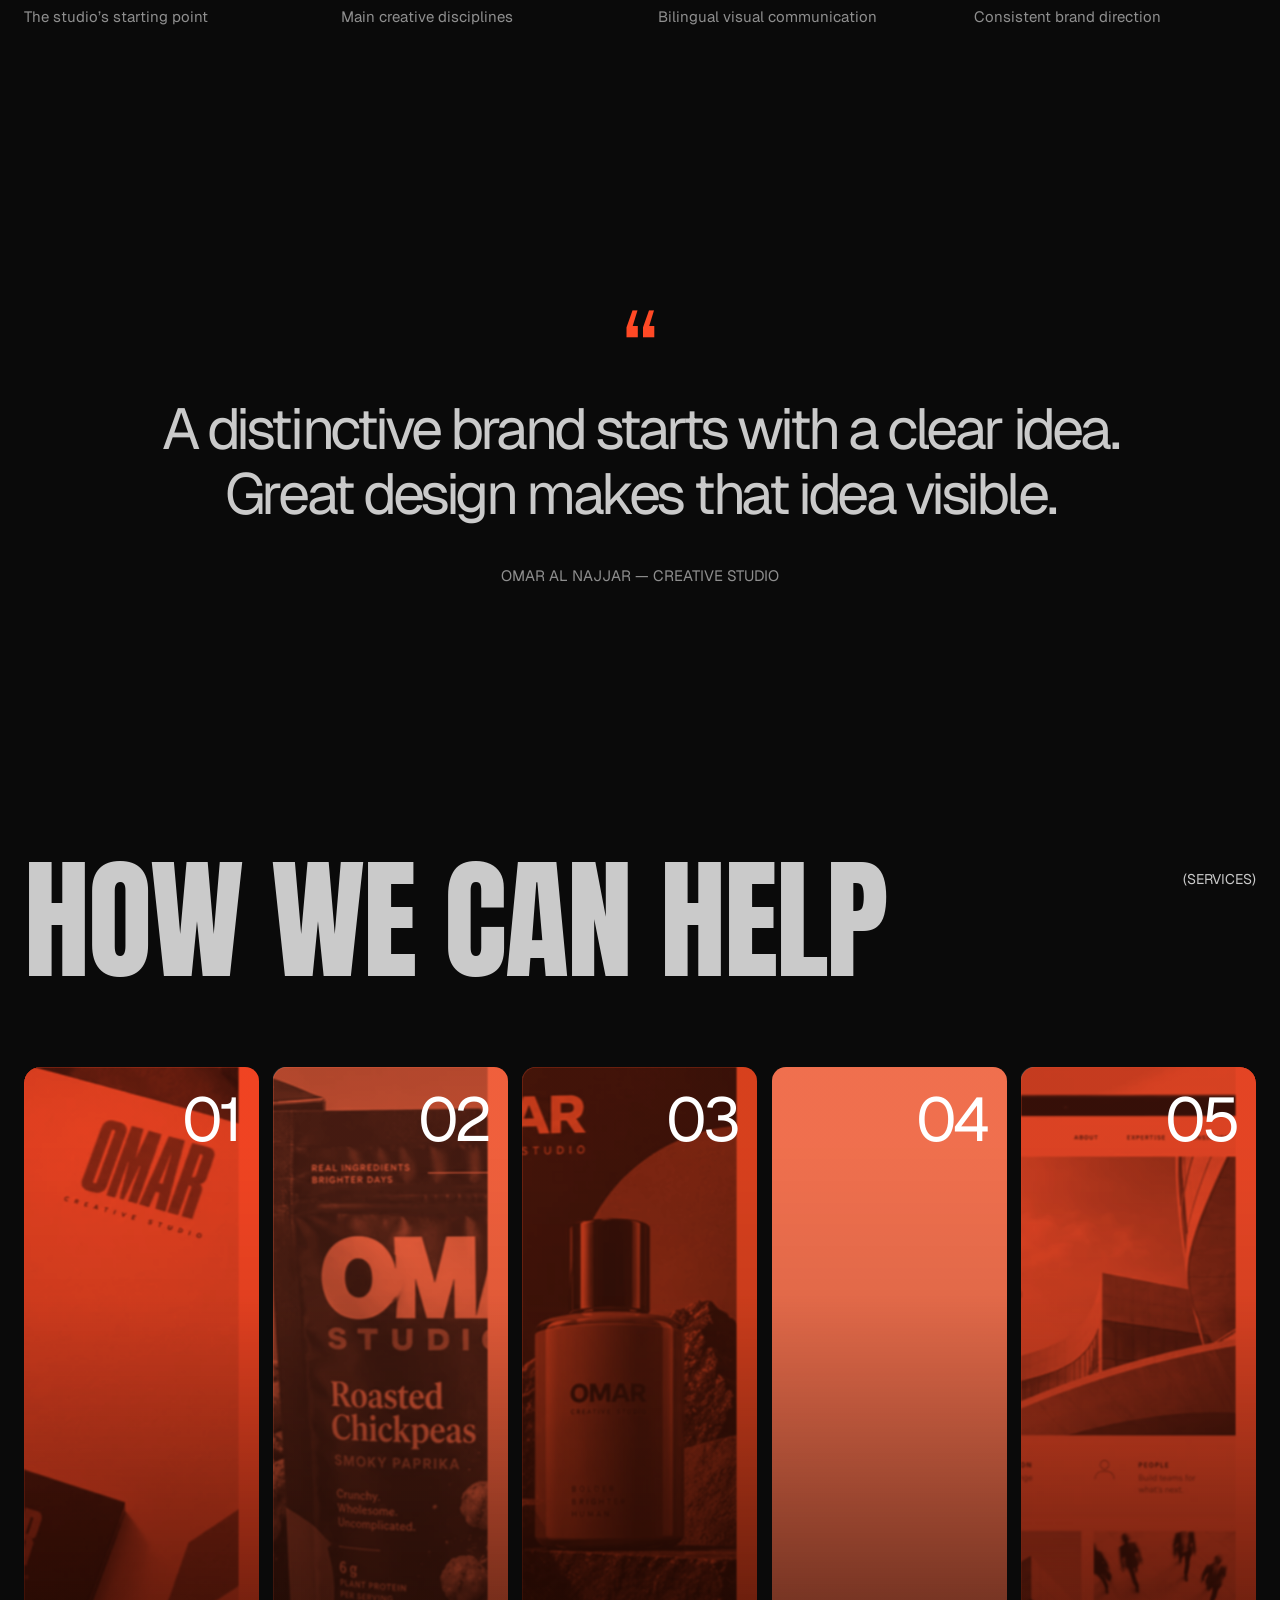
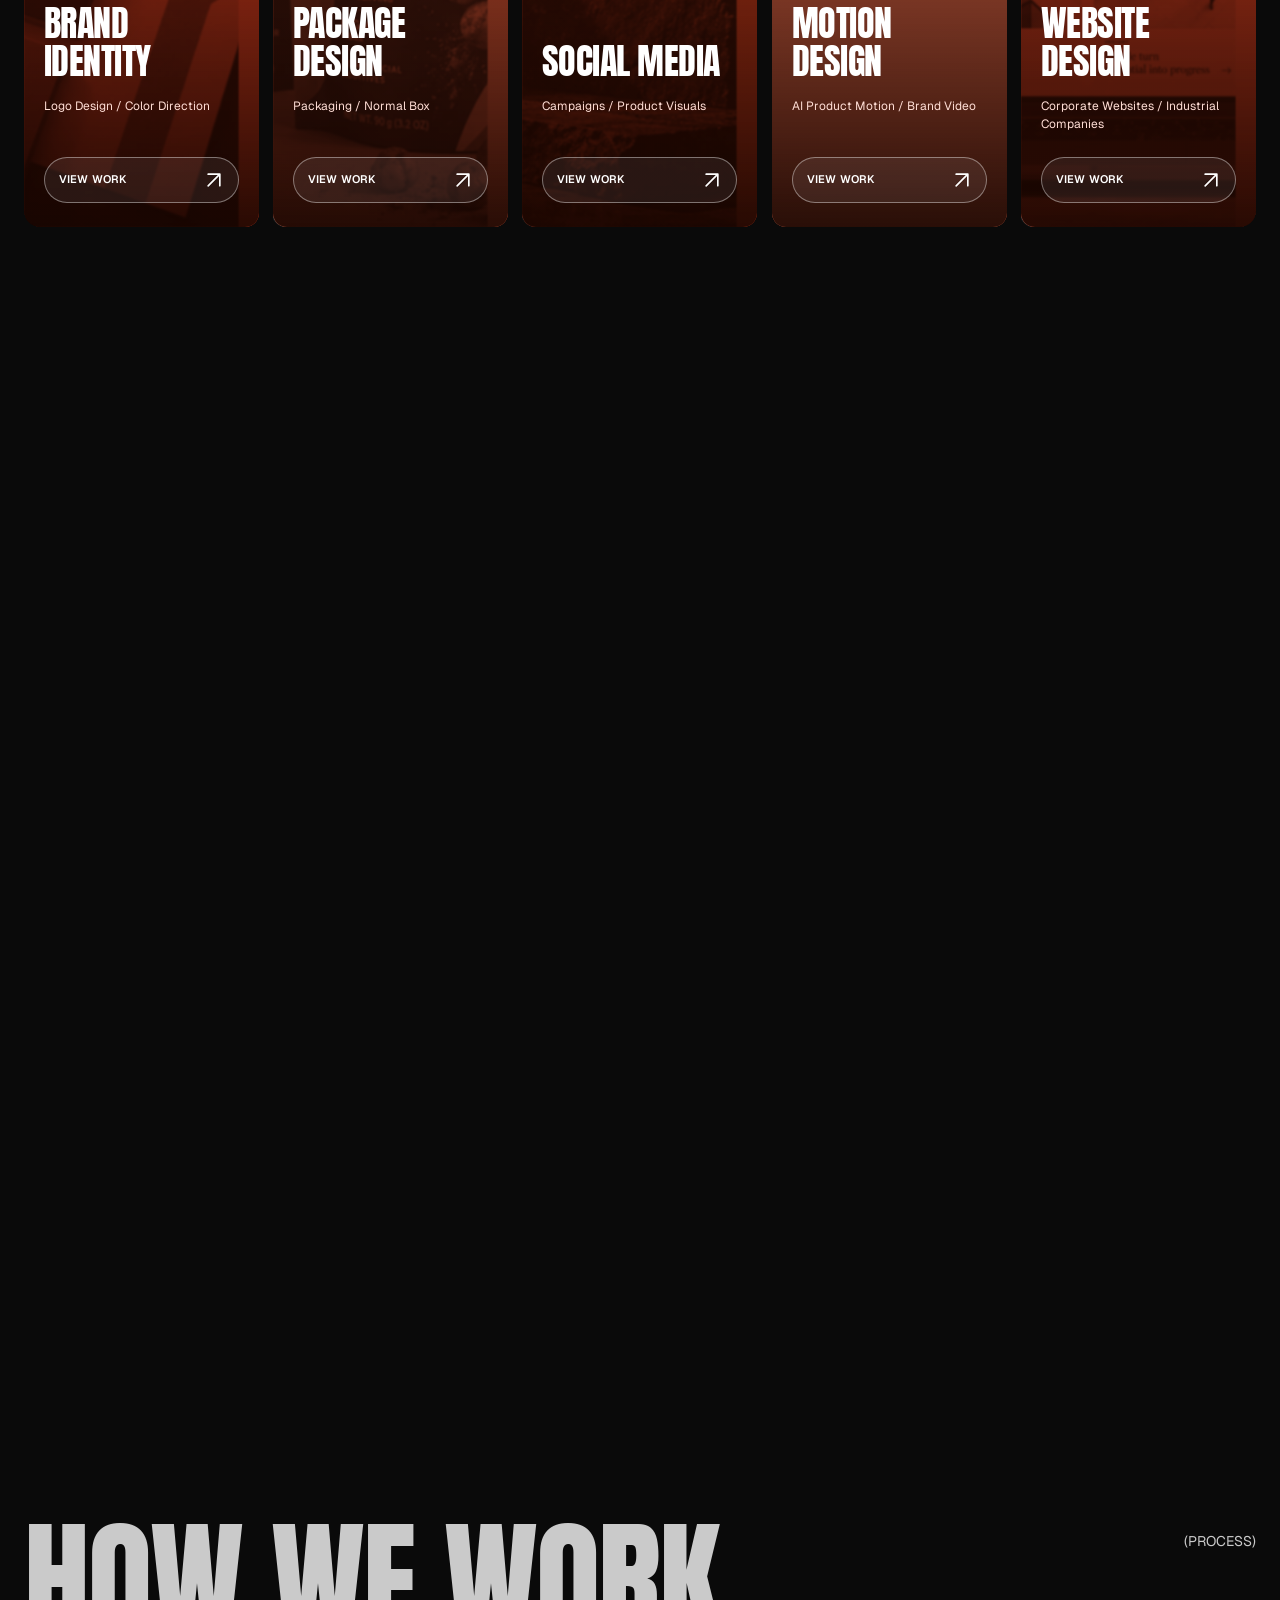
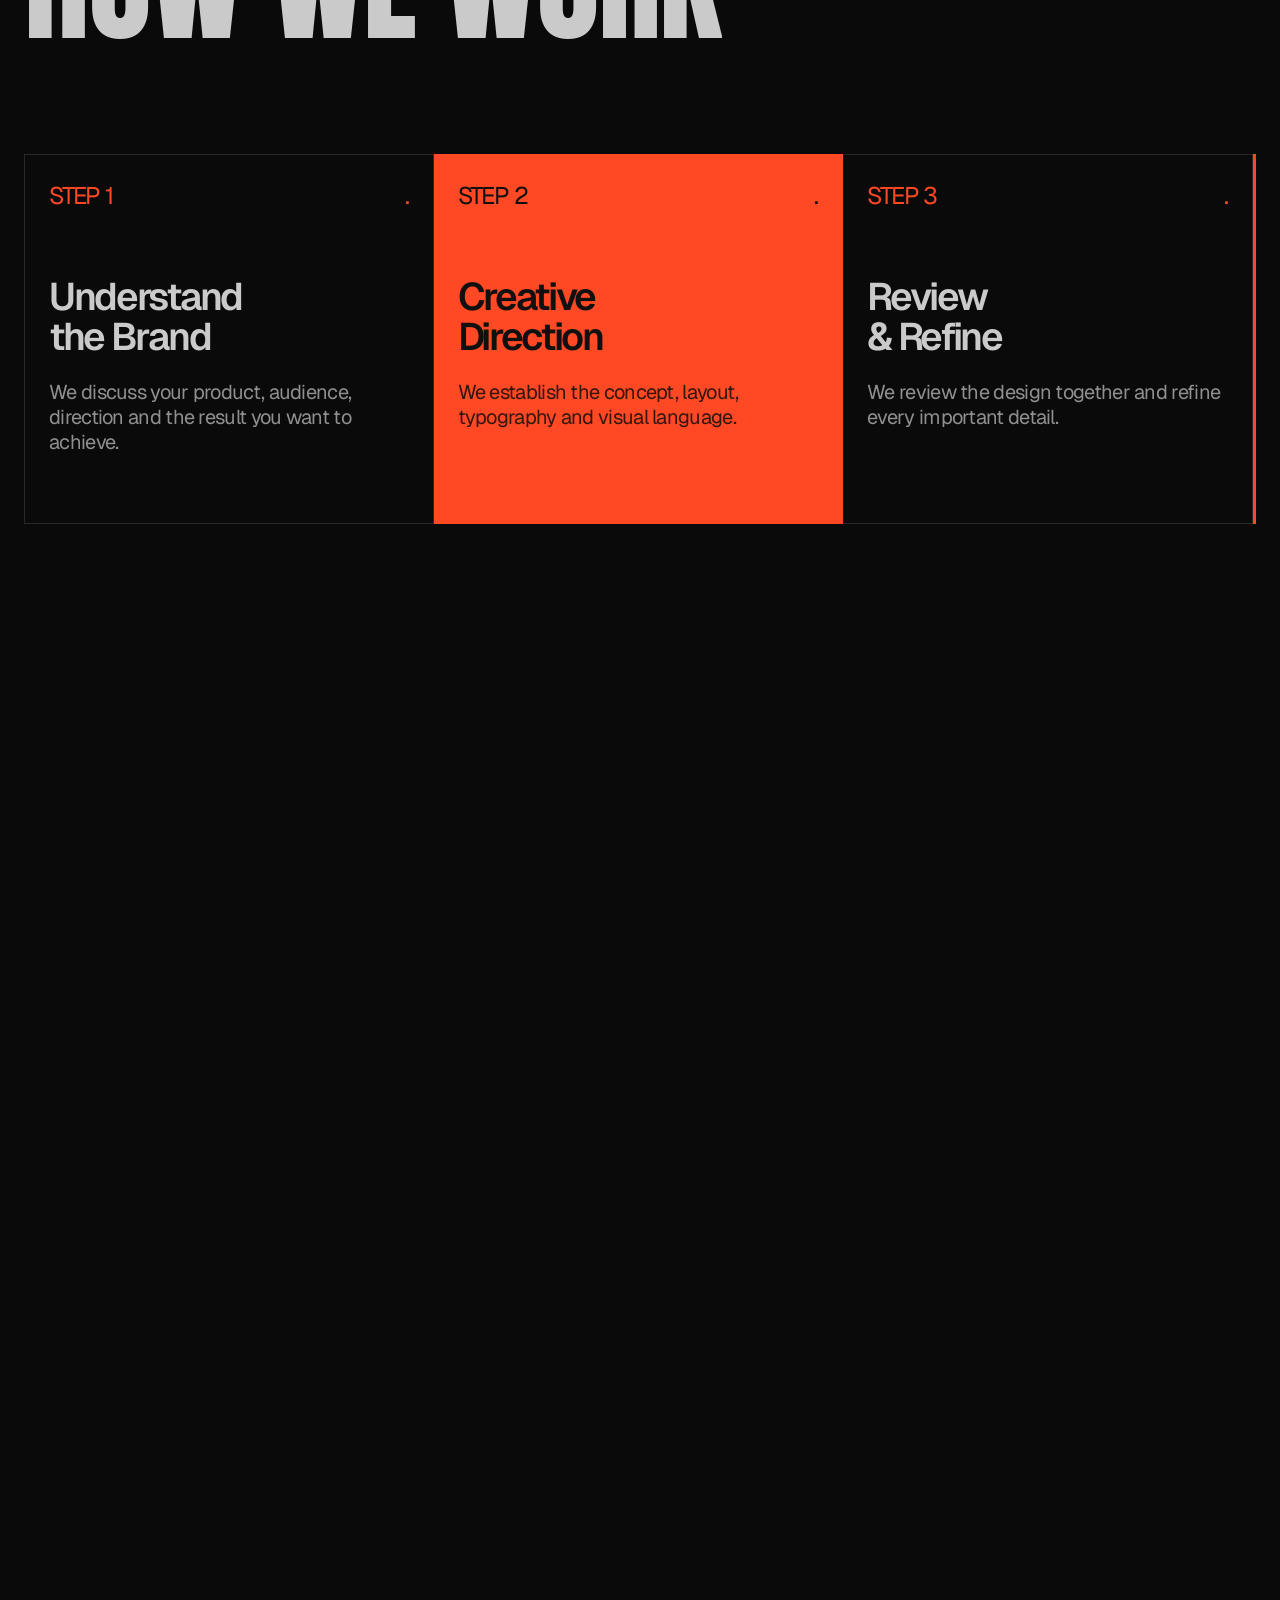
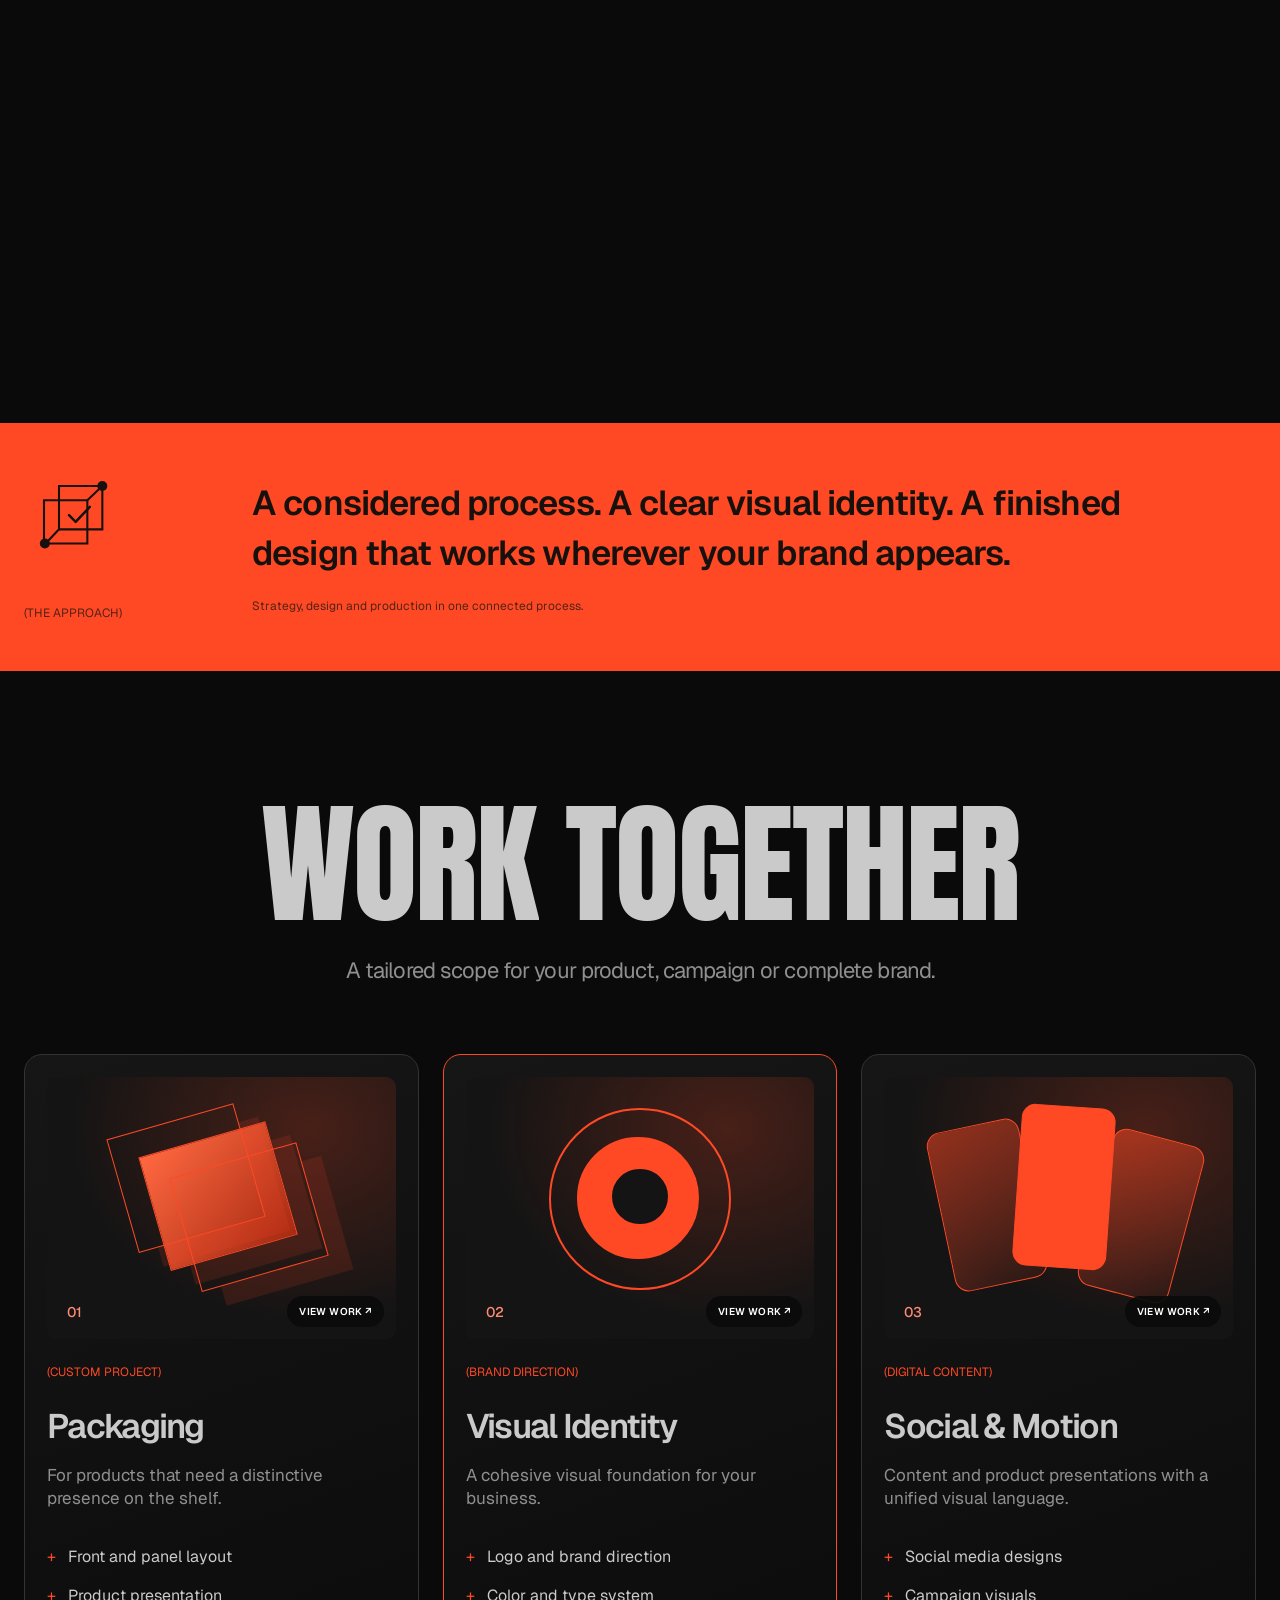
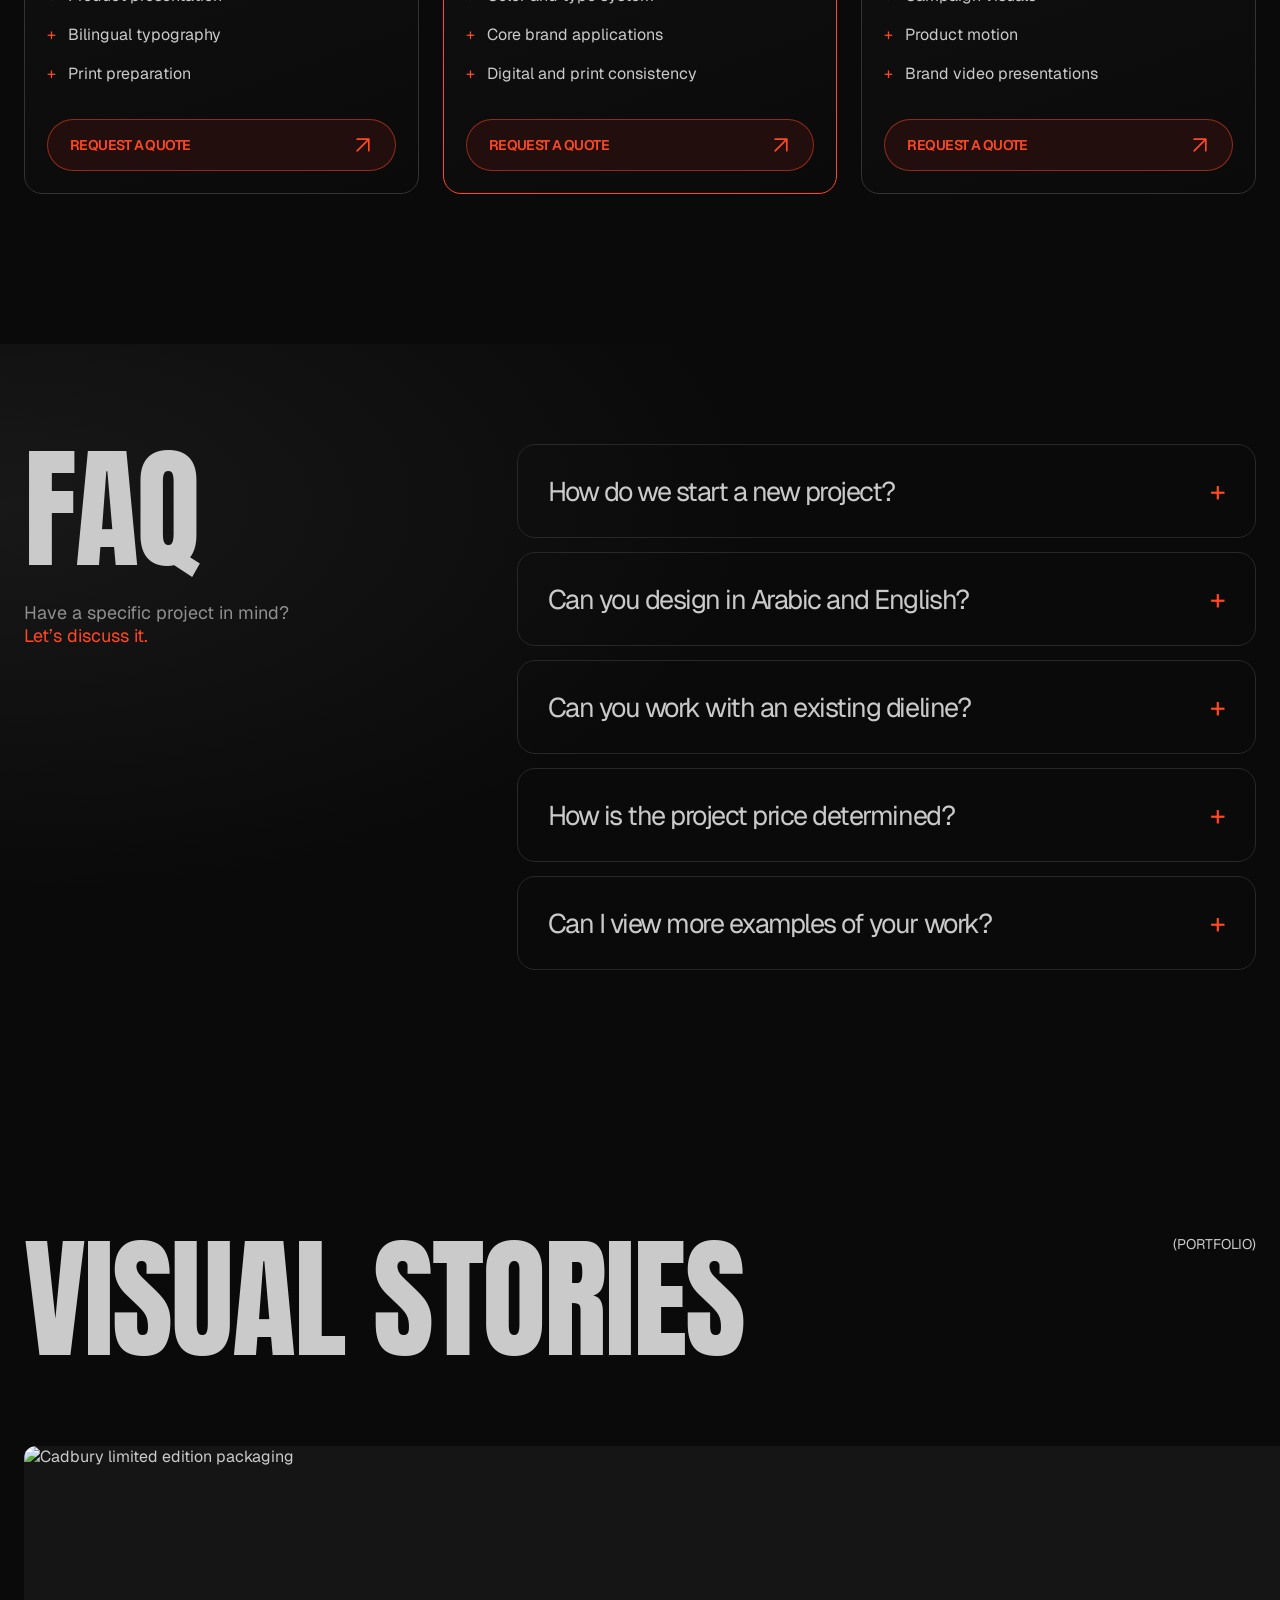
==== commit 77881624: "Update index.html" ====
--- a/index.html
+++ b/index.html
@@ -244,7 +244,8 @@
 html[lang=ar] body{font-family:OmarArabic,'Noto Sans Arabic',sans-serif;font-weight:500}html[lang=ar] :is(h1,h2,h3,.display,.section-title,.footer-slogan,.hero-side-title,.radar-project-caption h3,.lanyard-caption p,.insta-editorial-content h2){font-family:OmarArabic,'Noto Sans Arabic',sans-serif;font-weight:900;letter-spacing:0!important;line-height:1.3}html[lang=ar] :is(button,.roll-btn,.footer-links,.section-label,.studio-panel-label,.menu-links,.gallery-tabs){font-family:OmarArabic,'Noto Sans Arabic',sans-serif;letter-spacing:0;font-weight:700}html[lang=ar] :is(.hero-summary,.studio-copy p,.text-reveal,.contact-bottom p,.faq p,.package p){line-height:1.85;letter-spacing:0}html[lang=ar] .section-title{font-size:clamp(42px,6.4vw,96px)}html[lang=ar] .hero-side-title{font-size:clamp(36px,5.4vw,80px);line-height:1.35;max-width:40%}html[lang=ar] .wordmark,html[lang=ar] .wordmark .display{font-family:Anton,sans-serif;font-weight:400;direction:ltr}html[lang=ar] .wordmark{transform-origin:right top}html[lang=ar] .clock-block,html[lang=ar] .insta-handle,html[lang=ar] .tool-icon,html[lang=ar] .rail-track,html[lang=ar] .lower-tape-track{direction:ltr}html[lang=ar] .rail-track h3{font-family:Geist,Arial,sans-serif}html[lang=ar] .studio-service-links button{text-align:right;font-size:clamp(17px,1.8vw,24px)}html[lang=ar] .studio-panel-label{left:auto;right:30px}html[lang=ar] .studio-fingerprint{margin-left:0;margin-right:auto}html[lang=ar] .service-scene-copy h3{font-size:clamp(24px,2.5vw,38px)}html[lang=ar] .roll-btn{font-size:13px;line-height:1.5}html[lang=ar] .roll-label{line-height:1.7}html[lang=ar] .roll-label>span{white-space:nowrap}html[lang=ar] .work-cta-title{font-size:clamp(34px,5.7vw,78px);line-height:1.5}html[lang=ar] .radar-project-caption h3{font-size:clamp(25px,2.5vw,38px)}html[lang=ar] .radar-project-caption p{line-height:1.8}html[lang=ar] .insta-editorial-content h2{font-size:clamp(30px,4vw,46px);line-height:1.4}html[lang=ar] .insta-editorial-content .insta-stats{direction:ltr}html[lang=ar] .insta-editorial-content .insta-stats span{letter-spacing:0}html[lang=ar] .footer-slogan{font-size:clamp(36px,6vw,90px)}html[lang=ar] .software-stroke-title svg{display:none!important}html[lang=ar] .software-stroke-title .software-stroke-fallback{display:block!important}html[lang=ar] .motion-word{display:inline-block}html[lang=ar] .motion-char{display:inline;transform:none;opacity:1;filter:none}html[lang=ar] .hero-side-title .lang-line{display:block}html[lang=ar] .hero-summary{max-width:340px}html[lang=ar] input,html[lang=ar] textarea{font-family:OmarArabic,'Noto Sans Arabic',sans-serif}.language-switch :is(button){touch-action:manipulation}html[lang=ar] .process-grid{direction:ltr}html[lang=ar] .process-step{direction:rtl}html[lang=ar] .about-ar-original{display:none}html[lang=en] .about-ar-original{display:none}html[lang=ar] .contact-form{direction:rtl}html[lang=en] .contact-form{direction:ltr}html[lang=ar] .package-preview{direction:ltr}
 @media(max-width:700px){.language-switch button{min-width:32px;padding:7px 8px;font-size:10px}.header-tools{gap:9px}html[lang=ar] .hero-side-title{max-width:55%;font-size:clamp(27px,7.4vw,43px)}html[lang=ar] .section-title{font-size:clamp(33px,9vw,62px);line-height:1.4}html[lang=ar] .hero-summary{font-size:14px;max-width:65%}html[lang=ar] .studio-copy .section-title{font-size:clamp(44px,11vw,70px)}html[lang=ar] .studio-panel-label{right:24px;left:auto;font-size:12px}html[lang=ar] .service-scene-copy h3{font-size:36px}html[lang=ar] .work-cta-title{font-size:clamp(27px,7.4vw,42px)}html[lang=ar] .quick-links .roll-btn{font-size:11px;min-height:58px}html[lang=ar] .radar-project-caption h3{font-size:28px}html[lang=ar] .process-grid{transform:none!important}html[lang=ar] .footer-slogan{font-size:36px}html[lang=ar] .overlay-head h2{font-size:clamp(24px,7vw,40px)}html[lang=ar] .hero-side-title{letter-spacing:0}html[lang=ar] .footer-wordmark.display{font-family:Anton,sans-serif;direction:ltr}}
 </style><style id="arabic-layout-refinement">html[lang=ar] .hero-side-title{width:350px;font-size:clamp(36px,4.5vw,65px);line-height:1.28}html[lang=ar] .menu-links a,html[lang=ar] .menu-links button{line-height:1.55;letter-spacing:0;white-space:normal}html[lang=ar] .service-scene-tags{line-height:1.7}html[lang=ar] .process-step h3{line-height:1.5}html[lang=ar] .insta-editorial-ar{text-align:right}@media(max-width:700px){html[lang=ar] .hero-side-title{width:190px;max-width:53%;font-size:30px;line-height:1.28}html[lang=ar] .menu-links a,html[lang=ar] .menu-links button{font-size:clamp(25px,8.5vw,36px);line-height:1.65;padding:17px 0}html[lang=ar] .quick-links .roll-btn{padding:14px 12px;gap:8px}html[lang=ar] .quick-links .roll-arrow{font-size:16px}html[lang=ar] .hero-bottom .roll-btn{font-size:13px}}
-</style><style id="mobile-templates-and-arabic-font-fix">.motion-section .motion-rail{direction:ltr;text-align:left;min-height:180px}.motion-section .rail-track,.motion-section .rail-group{direction:ltr}.templates-section{display:block;visibility:visible;opacity:1}.templates-section .section-top{opacity:1;transform:none}.templates-section .template-card{display:block;visibility:visible;flex-shrink:0}.template-art{min-height:135px}.template-art img{display:block;visibility:visible;opacity:1}html[lang=ar] body,html[lang=ar] body *:not(svg):not(path):not(rect):not(circle):not(line):not(polyline):not(polygon):not(use):not(defs):not(filter){font-family:OmarArabic,'Noto Sans Arabic',sans-serif!important}html[lang=ar] .wordmark,html[lang=ar] .wordmark *{font-family:Anton,sans-serif!important}html[lang=ar] .template-caption{direction:rtl;text-align:right;letter-spacing:0}html[lang=ar] .tool-card h3{font-family:OmarArabic,'Noto Sans Arabic',sans-serif!important}@media(max-width:700px){.templates-section .motion-rail{min-height:200px;padding:12px 0 20px}.templates-section .template-card{width:200px}.templates-section .template-art{height:160px;aspect-ratio:auto;min-height:160px}.templates-section .template-art img{filter:none!important;mix-blend-mode:screen;width:90%;height:90%;object-fit:contain}.templates-section .section-top{display:flex;flex-wrap:wrap;gap:20px;margin-bottom:25px}.templates-section .motion-meta{width:100%;justify-content:space-between}.templates-section .rail-track{margin-left:0;margin-right:0}html[lang=ar] .templates-section .section-title{font-size:clamp(32px,9vw,50px)}} </style><style id="process-colors-only">.process-step:nth-child(odd){background:#0a0a0a}.process-step:nth-child(even){background:#ff4925;border-color:#ff4925}.process-step:nth-child(even) .step,.process-step:nth-child(even) .step span,.process-step:nth-child(even) h3{color:#101010}.process-step:nth-child(even) p{color:#35160e}</style></head>
+</style><style id="mobile-templates-and-arabic-font-fix">.motion-section .motion-rail{direction:ltr;text-align:left;min-height:180px}.motion-section .rail-track,.motion-section .rail-group{direction:ltr}.templates-section{display:block;visibility:visible;opacity:1}.templates-section .section-top{opacity:1;transform:none}.templates-section .template-card{display:block;visibility:visible;flex-shrink:0}.template-art{min-height:135px}.template-art img{display:block;visibility:visible;opacity:1}html[lang=ar] body,html[lang=ar] body *:not(svg):not(path):not(rect):not(circle):not(line):not(polyline):not(polygon):not(use):not(defs):not(filter){font-family:OmarArabic,'Noto Sans Arabic',sans-serif!important}html[lang=ar] .wordmark,html[lang=ar] .wordmark *{font-family:Anton,sans-serif!important}html[lang=ar] .template-caption{direction:rtl;text-align:right;letter-spacing:0}html[lang=ar] .tool-card h3{font-family:OmarArabic,'Noto Sans Arabic',sans-serif!important}@media(max-width:700px){.templates-section .motion-rail{min-height:200px;padding:12px 0 20px}.templates-section .template-card{width:200px}.templates-section .template-art{height:160px;aspect-ratio:auto;min-height:160px}.templates-section .template-art img{filter:none!important;mix-blend-mode:screen;width:90%;height:90%;object-fit:contain}.templates-section .section-top{display:flex;flex-wrap:wrap;gap:20px;margin-bottom:25px}.templates-section .motion-meta{width:100%;justify-content:space-between}.templates-section .rail-track{margin-left:0;margin-right:0}html[lang=ar] .templates-section .section-title{font-size:clamp(32px,9vw,50px)}} </style><style id="process-colors-only">.process-step:nth-child(odd){background:#0a0a0a}.process-step:nth-child(even){background:#ff4925;border-color:#ff4925}.process-step:nth-child(even) .step,.process-step:nth-child(even) .step span,.process-step:nth-child(even) h3{color:#101010}.process-step:nth-child(even) p{color:#35160e}</style><style id="approach-refined-vector-layout">.philosophy{padding:48px var(--gutter);margin:24px 0 48px;display:grid;grid-template-columns:180px minmax(0,1fr);align-items:center;gap:48px;min-height:0;height:auto;isolation:isolate}.philosophy>div:first-child{display:flex;flex-direction:column;align-items:flex-start;gap:16px}.philosophy-mark{width:100px;height:100px;font-size:0;line-height:0;animation:none!important;transform:none!important;position:relative;inset:auto;flex-shrink:0;color:#16110f}.philosophy-mark svg{display:block;width:100%;height:100%}.philosophy h3,.philosophy h3.text-reveal{font-size:clamp(25px,2.7vw,42px);line-height:1.45;letter-spacing:-.025em;margin:0;max-width:950px;color:#17110d}.philosophy h3 .word{color:#17110d!important;filter:none;transform:none;opacity:1}.philosophy small{font-size:12px;line-height:1.7;display:block;letter-spacing:0}.philosophy>div:last-child>small{margin-top:18px;max-width:650px}.philosophy>div{min-width:0}html[lang=ar] .philosophy h3.text-reveal{font-size:clamp(25px,2.5vw,38px);line-height:1.65}html[lang=ar] .philosophy small{font-family:OmarArabic,sans-serif;font-weight:600}@media(max-width:700px){.philosophy{padding:28px 24px 32px;margin:20px 0 40px;grid-template-columns:minmax(0,1fr);gap:22px}.philosophy>div:first-child{flex-direction:row;align-items:center;justify-content:space-between;gap:20px}.philosophy-mark{width:64px;height:64px}.philosophy h3,.philosophy h3.text-reveal{font-size:25px;line-height:1.45}.philosophy small{font-size:11px;line-height:1.8}.philosophy>div:last-child>small{margin-top:16px}html[lang=ar] .philosophy h3.text-reveal{font-size:26px;line-height:1.65}}@media(max-width:360px){html[lang=ar] .philosophy h3.text-reveal{font-size:23px}}
+</style></head>
 <body>
 <svg aria-hidden="true" focusable="false" width="0" height="0" style="position:absolute;pointer-events:none"><defs><filter id="introLogoBlack" color-interpolation-filters="sRGB"><feColorMatrix type="matrix" values="0 0 0 0 0  0 0 0 0 0  0 0 0 0 0  .2126 .7152 .0722 0 0"/><feComponentTransfer><feFuncA type="linear" slope="1.6" intercept="-.12"/></feComponentTransfer></filter></defs></svg>
 <svg aria-hidden="true" focusable="false" width="0" height="0" style="position:absolute;pointer-events:none"><defs><filter id="boxRemoveBlack" color-interpolation-filters="sRGB"><feColorMatrix type="matrix" values="0 0 0 0 1  0 0 0 0 1  0 0 0 0 1  .2126 .7152 .0722 0 0"/></filter></defs></svg>
@@ -364,7 +365,7 @@
 <section class="statement reveal"><div class="quote" aria-hidden="true">“</div><p>A distinctive brand starts with a clear idea.<br>Great design makes that idea visible.</p><small>OMAR AL NAJJAR — CREATIVE STUDIO</small></section>
 <section class="services" id="services"><div class="section-top reveal"><h2 class="display section-title">HOW WE CAN HELP</h2><span class="section-label">(SERVICES)</span></div><div class="service-scroll-stage"><div class="service-scene-viewport"><div id="serviceRows" class="service-scene-grid"></div></div></div></section>
 <section class="process" id="process"><div class="section-top reveal"><h2 class="display section-title">HOW WE WORK</h2><span class="section-label">(PROCESS)</span></div><div class="process-scroll"><div class="process-viewport"><div class="process-grid"><article class="process-step reveal"><div class="step">STEP 1 <span>.</span></div><h3>Understand<br>the Brand</h3><p>We discuss your product, audience, direction and the result you want to achieve.</p></article><article class="process-step reveal"><div class="step">STEP 2 <span>.</span></div><h3>Creative<br>Direction</h3><p>We establish the concept, layout, typography and visual language.</p></article><article class="process-step reveal"><div class="step">STEP 3 <span>.</span></div><h3>Review<br>& Refine</h3><p>We review the design together and refine every important detail.</p></article><article class="process-step reveal"><div class="step">STEP 4 <span>.</span></div><h3>Prepare<br>& Deliver</h3><p>The final files are prepared for their intended print or digital use.</p></article></div></div></div></section>
-<section class="philosophy lower-motion"><div class="reveal"><div class="philosophy-mark">✳</div><small>(THE APPROACH)</small></div><div><h3 class="text-reveal">A considered process. A clear visual identity. A finished design that works wherever your brand appears.</h3><small>Strategy, design and production in one connected process.</small></div></section>
+<section class="philosophy lower-motion"><div class="reveal"><div class="philosophy-mark"><svg viewBox="0 0 120 120" fill="none" aria-hidden="true"><path d="M24 35h52v52H24z" stroke="currentColor" stroke-width="2.5"/><path d="M42 18h52v52H42z" stroke="currentColor" stroke-width="2.5"/><path d="m26 87 16-17M76 35l18-17" stroke="currentColor" stroke-width="2.5"/><circle cx="25" cy="87" r="6" fill="currentColor"/><circle cx="94" cy="18" r="6" fill="currentColor"/><path d="m54 53 8 8 17-18" stroke="currentColor" stroke-width="3" stroke-linecap="round" stroke-linejoin="round"/></svg></div><small>(THE APPROACH)</small></div><div><h3 class="text-reveal">A considered process. A clear visual identity. A finished design that works wherever your brand appears.</h3><small>Strategy, design and production in one connected process.</small></div></section>
 <section class="pricing" id="packages"><div class="pricing-intro reveal"><h2 class="display section-title">WORK TOGETHER</h2><p>A tailored scope for your product, campaign or complete brand.</p></div><div class="packages"><article class="package reveal"><button type="button" class="package-preview lower-motion" onclick="openPackagePage()" aria-label="View packaging portfolio"><div class="scope-graphic scope-art-1" aria-hidden="true"><i></i><i></i><i></i><b>01</b></div><span>VIEW WORK ↗</span></button><span class="package-tag">(CUSTOM PROJECT)</span><h3>Packaging</h3><p>For products that need a distinctive presence on the shelf.</p><ul><li>Front and panel layout</li><li>Product presentation</li><li>Bilingual typography</li><li>Print preparation</li></ul><a class="roll-btn" href="#contact">REQUEST A QUOTE <span class="roll-arrow" aria-hidden="true">↗</span></a></article><article class="package featured reveal"><button type="button" class="package-preview lower-motion" onclick="openSocialPage()" aria-label="View visual identity portfolio"><div class="scope-graphic scope-art-2" aria-hidden="true"><i></i><i></i><i></i><b>02</b></div><span>VIEW WORK ↗</span></button><span class="package-tag">(BRAND DIRECTION)</span><h3>Visual Identity</h3><p>A cohesive visual foundation for your business.</p><ul><li>Logo and brand direction</li><li>Color and type system</li><li>Core brand applications</li><li>Digital and print consistency</li></ul><a class="roll-btn" href="#contact">REQUEST A QUOTE <span class="roll-arrow" aria-hidden="true">↗</span></a></article><article class="package reveal"><button type="button" class="package-preview lower-motion" onclick="openSocialPage()" aria-label="View social media portfolio"><div class="scope-graphic scope-art-3" aria-hidden="true"><i></i><i></i><i></i><b>03</b></div><span>VIEW WORK ↗</span></button><span class="package-tag">(DIGITAL CONTENT)</span><h3>Social & Motion</h3><p>Content and product presentations with a unified visual language.</p><ul><li>Social media designs</li><li>Campaign visuals</li><li>Product motion</li><li>Brand video presentations</li></ul><a class="roll-btn" href="#contact">REQUEST A QUOTE <span class="roll-arrow" aria-hidden="true">↗</span></a></article></div></section>
 <section class="faq" id="faq"><div class="faq-head reveal"><h2 class="display section-title">FAQ</h2><p>Have a specific project in mind?<br><a href="#contact">Let’s discuss it.</a></p></div><div class="faq-list"><details><summary>How do we start a new project?</summary><p>Send a brief through WhatsApp with your product, design requirements and any available reference files. We can then discuss the scope and visual direction.</p></details><details><summary>Can you design in Arabic and English?</summary><p>Yes. Arabic and English can be arranged as part of one coordinated packaging or brand layout.</p></details><details><summary>Can you work with an existing dieline?</summary><p>Yes. Provide the original packaging template and dimensions so the artwork can be prepared around its cut and fold lines.</p></details><details><summary>How is the project price determined?</summary><p>The quote depends on the design scope, number of applications and production requirements. We agree on the scope before the work begins.</p></details><details><summary>Can I view more examples of your work?</summary><p>Open the packaging, social media or motion galleries from the menu. You can also visit the original Instagram portfolio linked below.</p></details></div></section>
 <section class="insights"><div class="section-top reveal"><div><h2 class="display section-title">VISUAL STORIES</h2></div><span class="section-label">(PORTFOLIO)</span></div><div class="insight-grid"><a class="insight-primary" href="#" onclick="openPackagePage();return false"><img src="assets/omar-motion.webp" alt="Cadbury limited edition packaging" loading="lazy" decoding="async" width="1448" height="1086" srcset="assets/omar-motion-640.webp 640w, assets/omar-motion-960.webp 960w, assets/omar-motion.webp 1448w" sizes="(max-width:700px) calc(100vw - 36px), 850px"><div class="insight-info"><span>PACKAGE DESIGN</span><span>VIEW WORK ↗</span></div><h3>A strong identity, built into every panel.</h3></a><div class="insight-side"><button onclick="openSocialPage()"><img src="assets/omar-branding.webp" data-branding-preview="true" alt="Mira Coffee identity" loading="lazy" decoding="async" width="1448" height="1086" srcset="assets/omar-branding-640.webp 640w, assets/omar-branding-960.webp 960w, assets/omar-branding.webp 1448w" sizes="(max-width:700px) calc(100vw - 36px), 850px"><div><div class="insight-info"><span>SOCIAL MEDIA</span><span>↗</span></div><h3>One brand. A consistent visual language.</h3><p>Campaigns and social content built around a clear creative direction.</p></div></button><button onclick="openNormalBoxPage()"><img src="assets/omar-packaging.webp" alt="Quick Pasta packaging" loading="lazy" decoding="async" width="1448" height="1086" srcset="assets/omar-packaging-640.webp 640w, assets/omar-packaging-960.webp 960w, assets/omar-packaging.webp 1448w" sizes="(max-width:700px) calc(100vw - 36px), 850px"><div><div class="insight-info"><span>NORMAL BOX</span><span>↗</span></div><h3>From a flat layout to a finished package.</h3><p>Box artwork prepared around the original production template.</p></div></button></div></div></section>
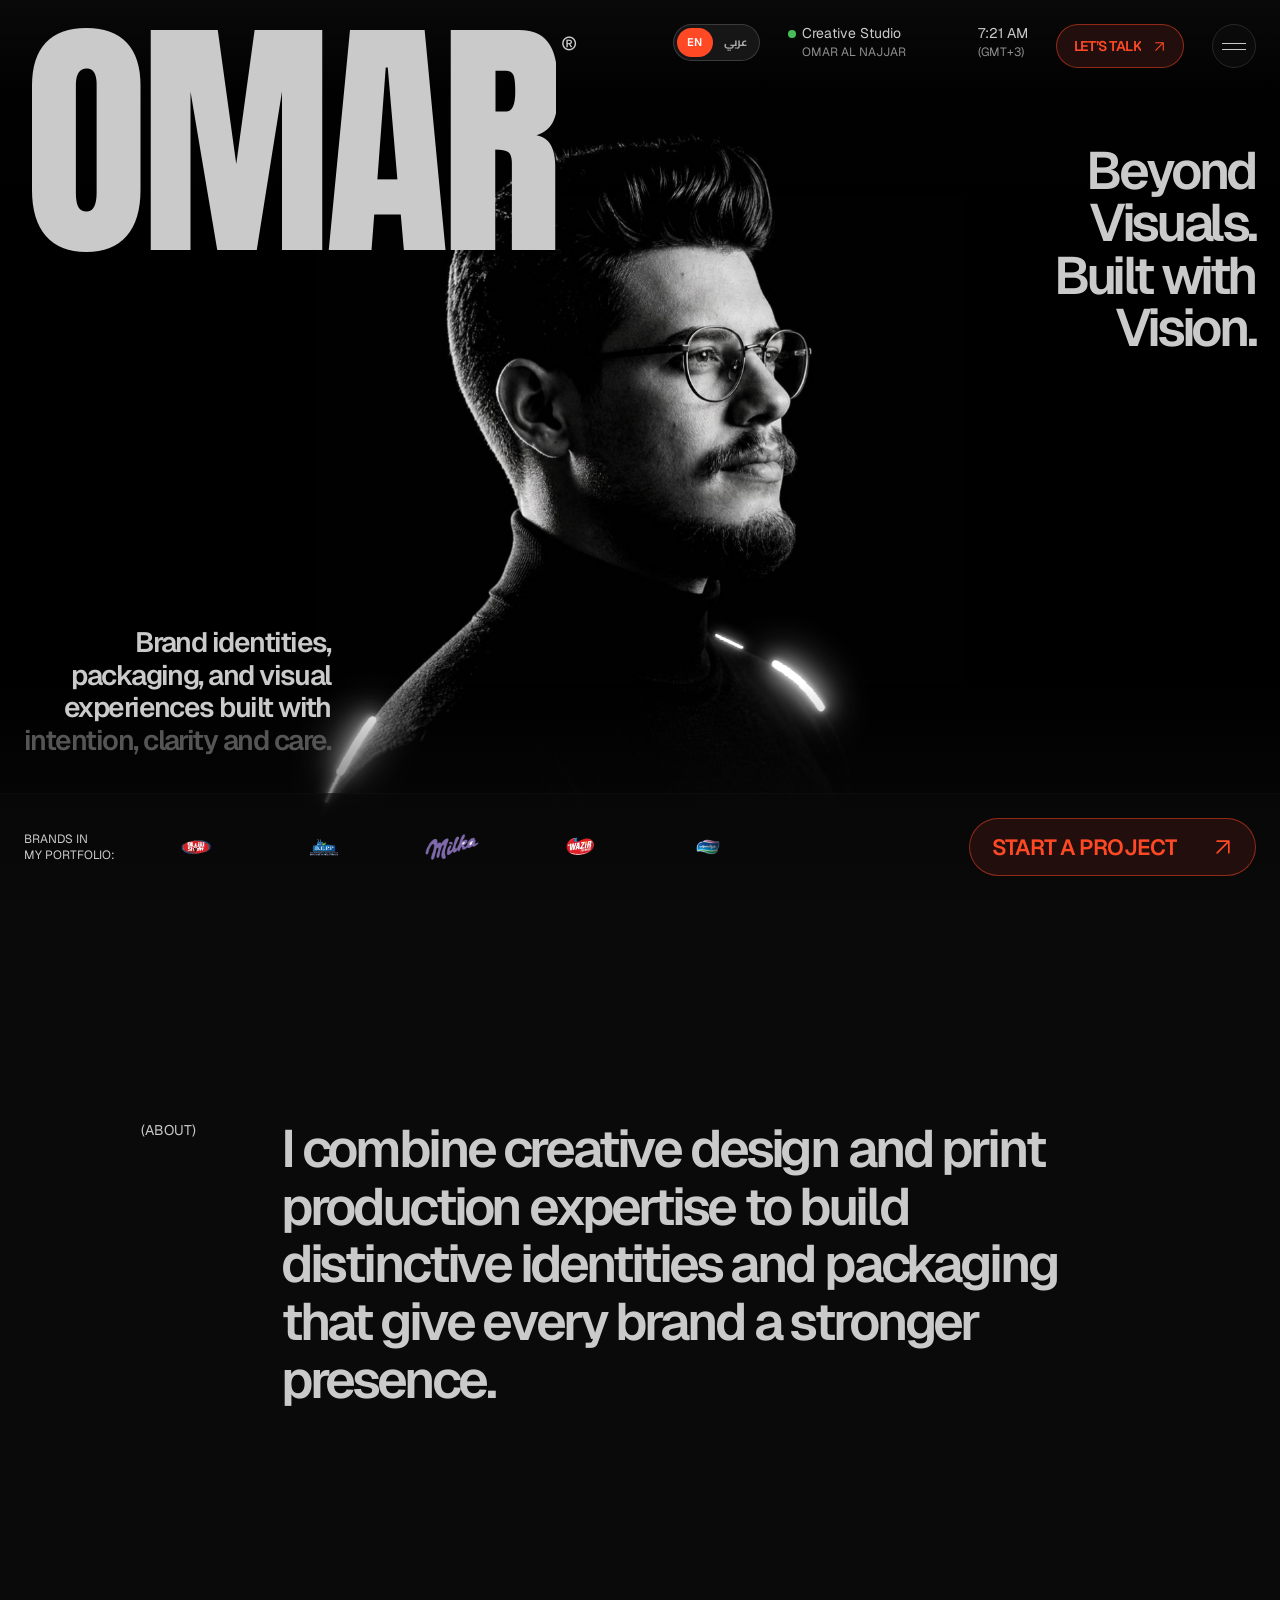
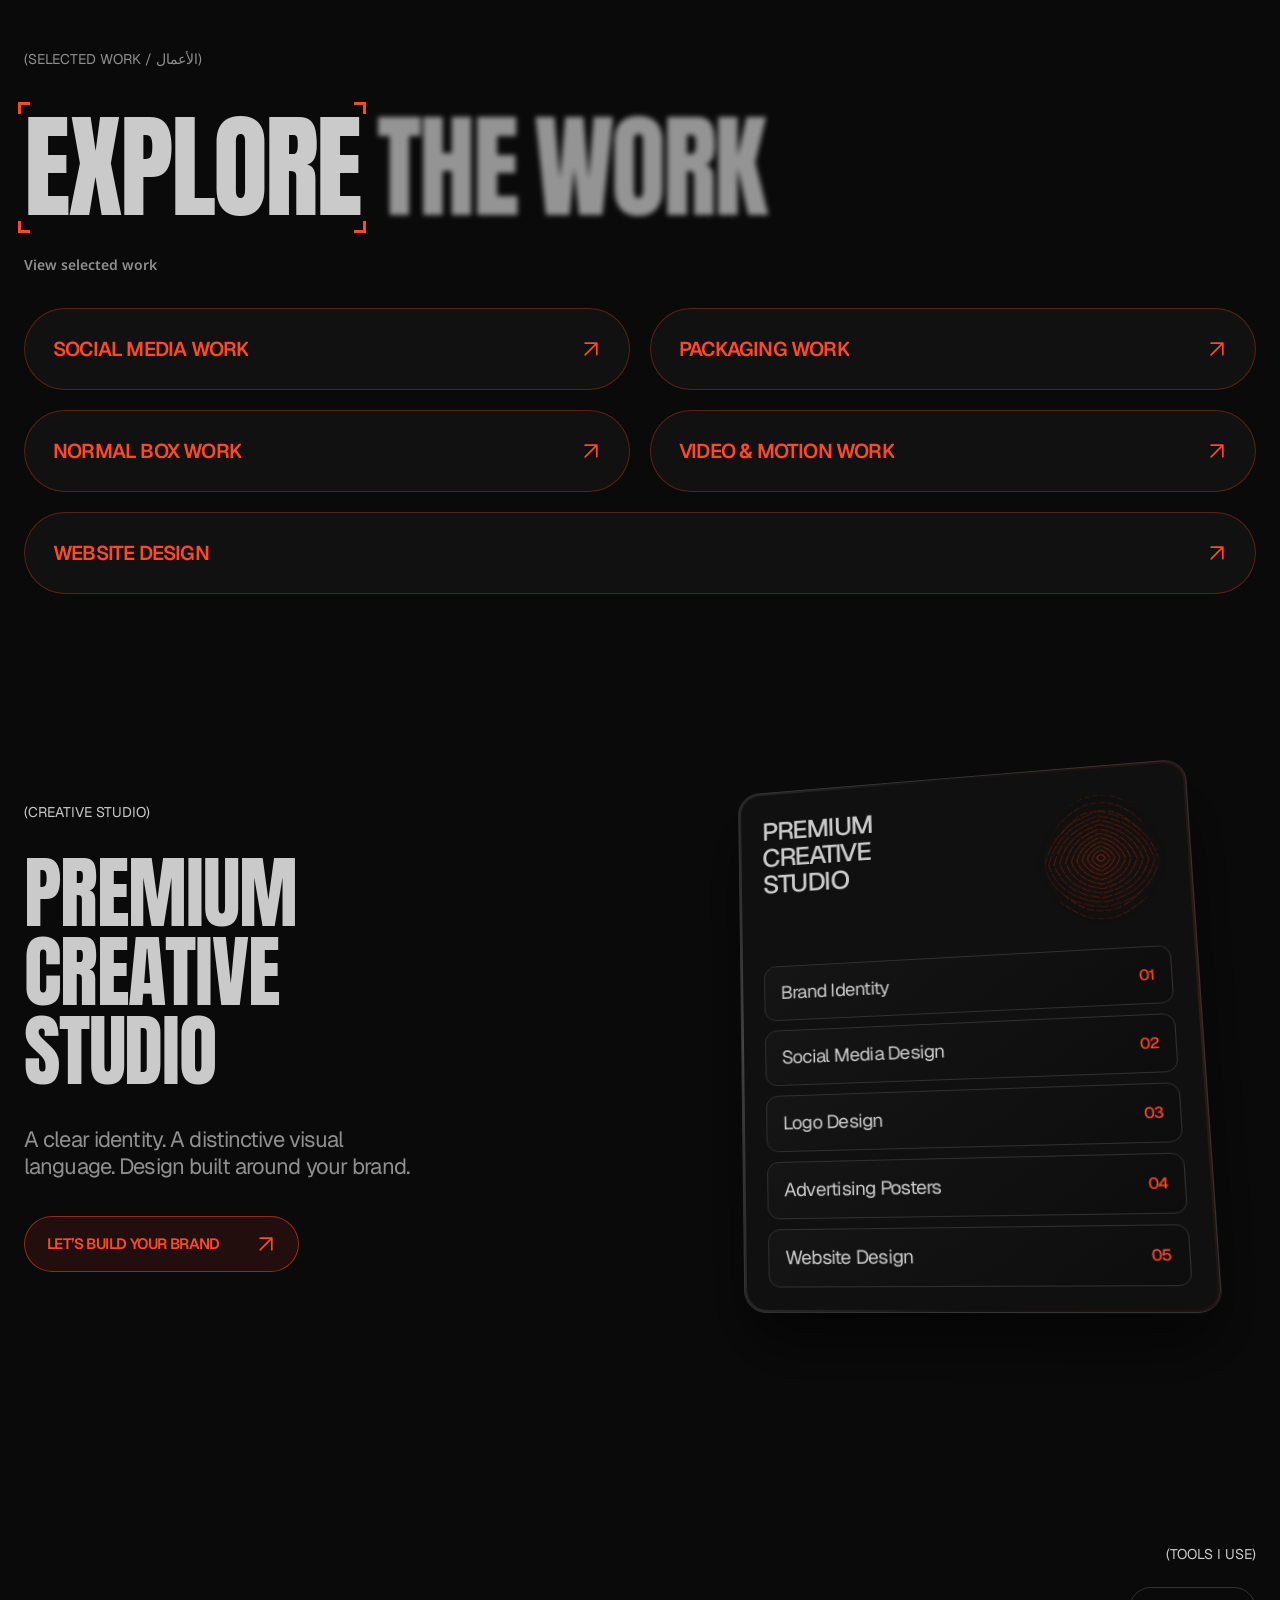
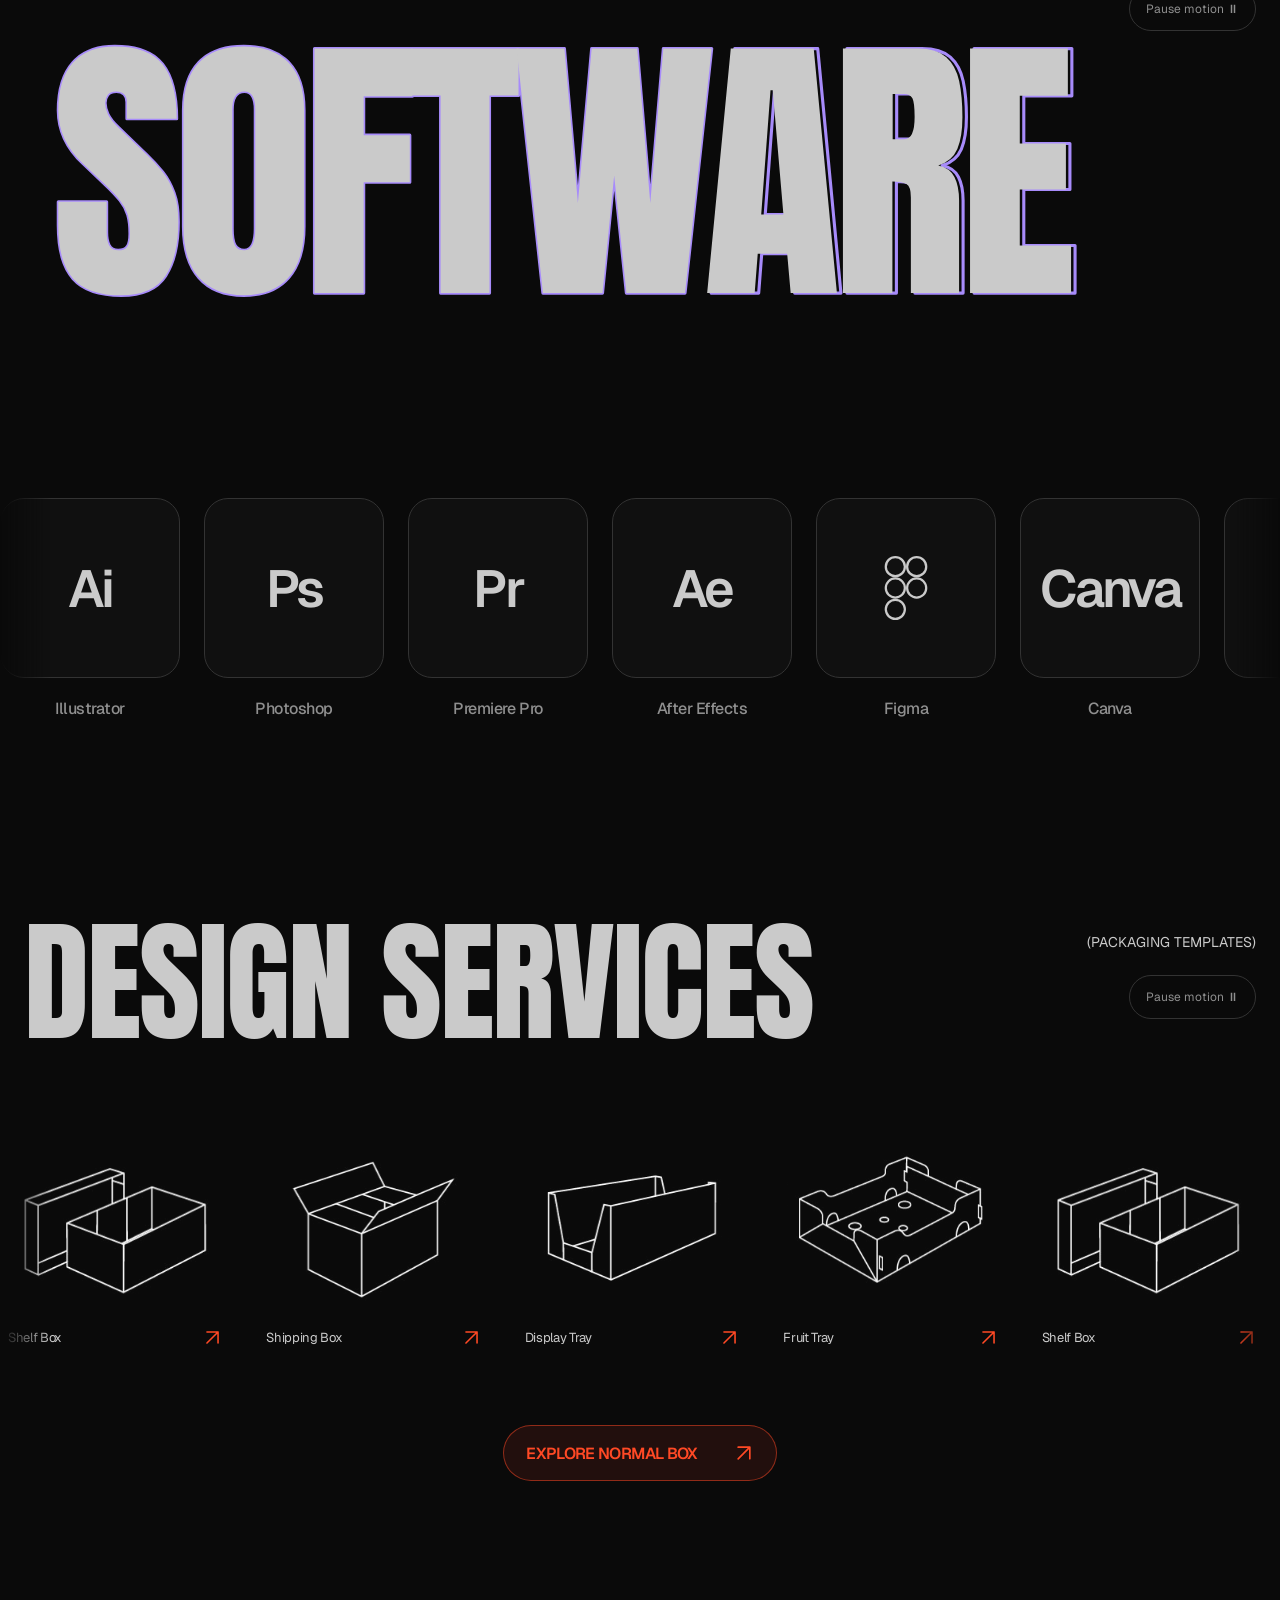
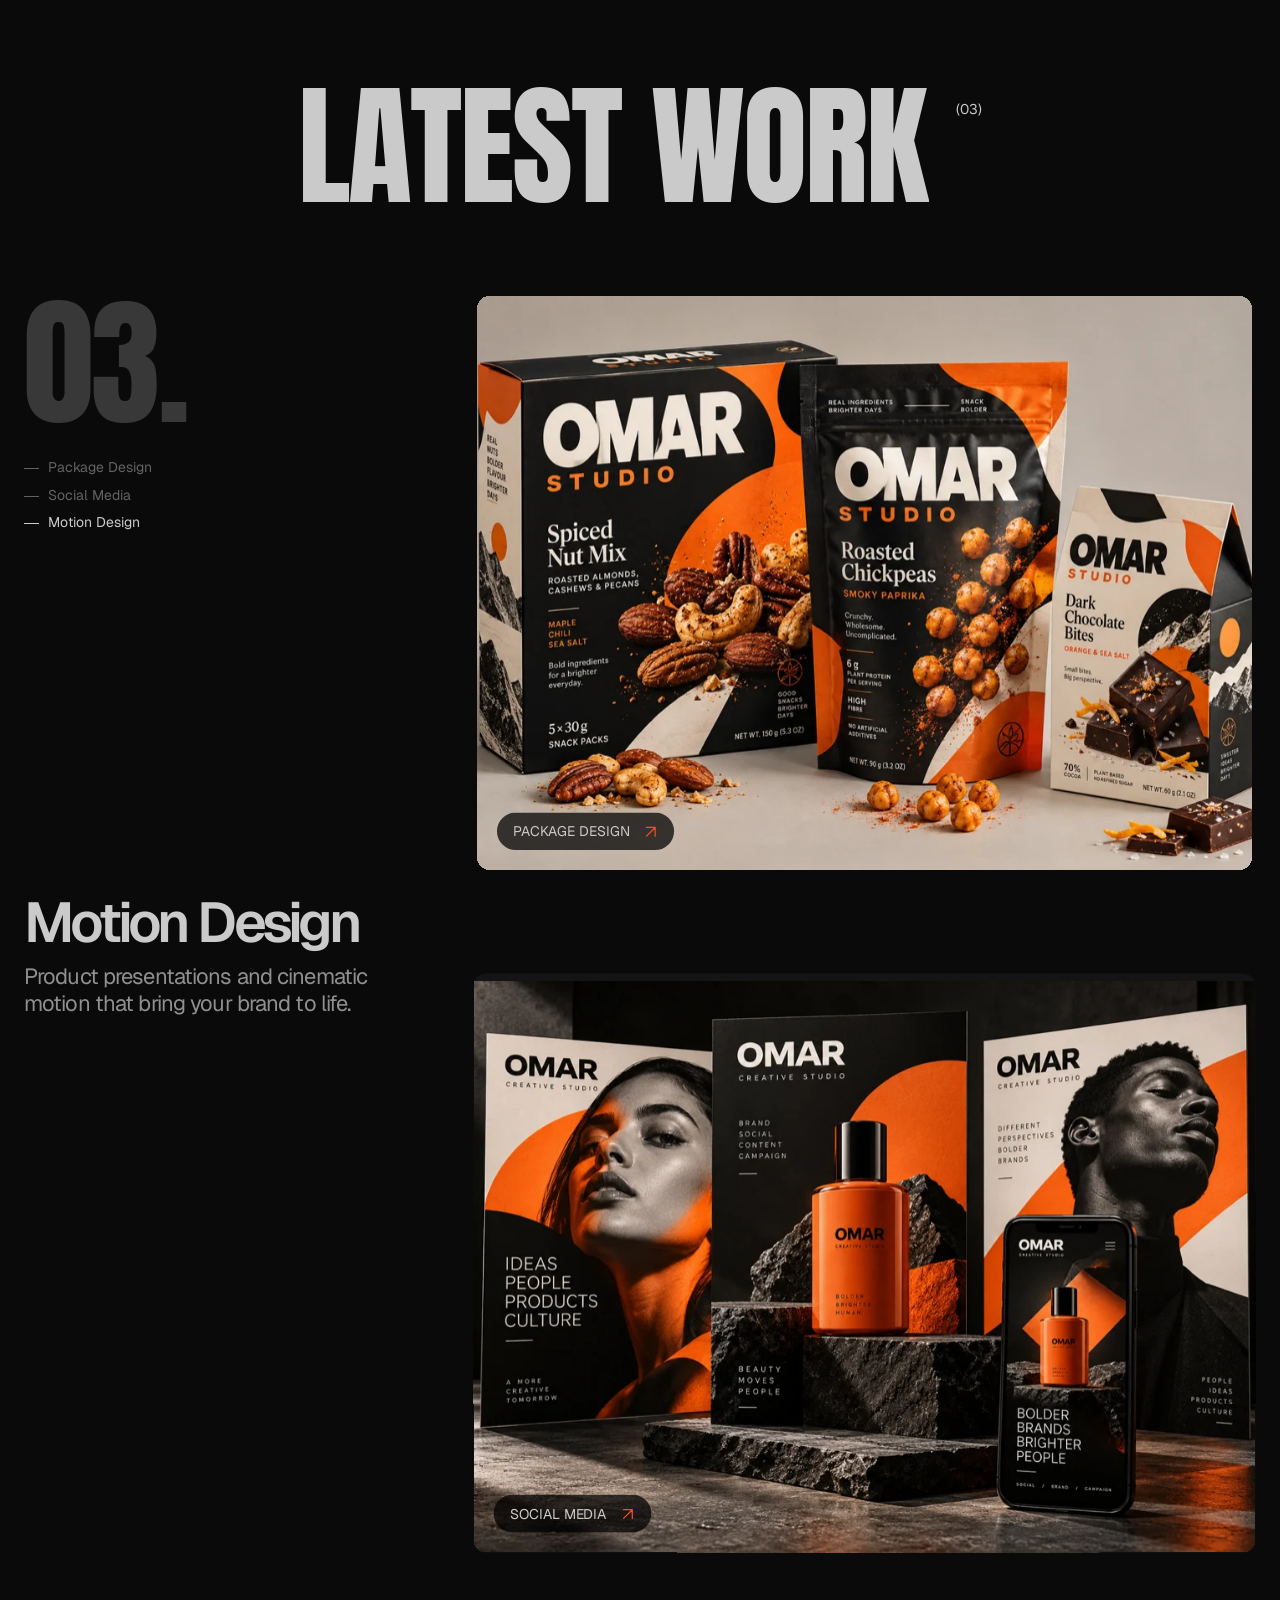
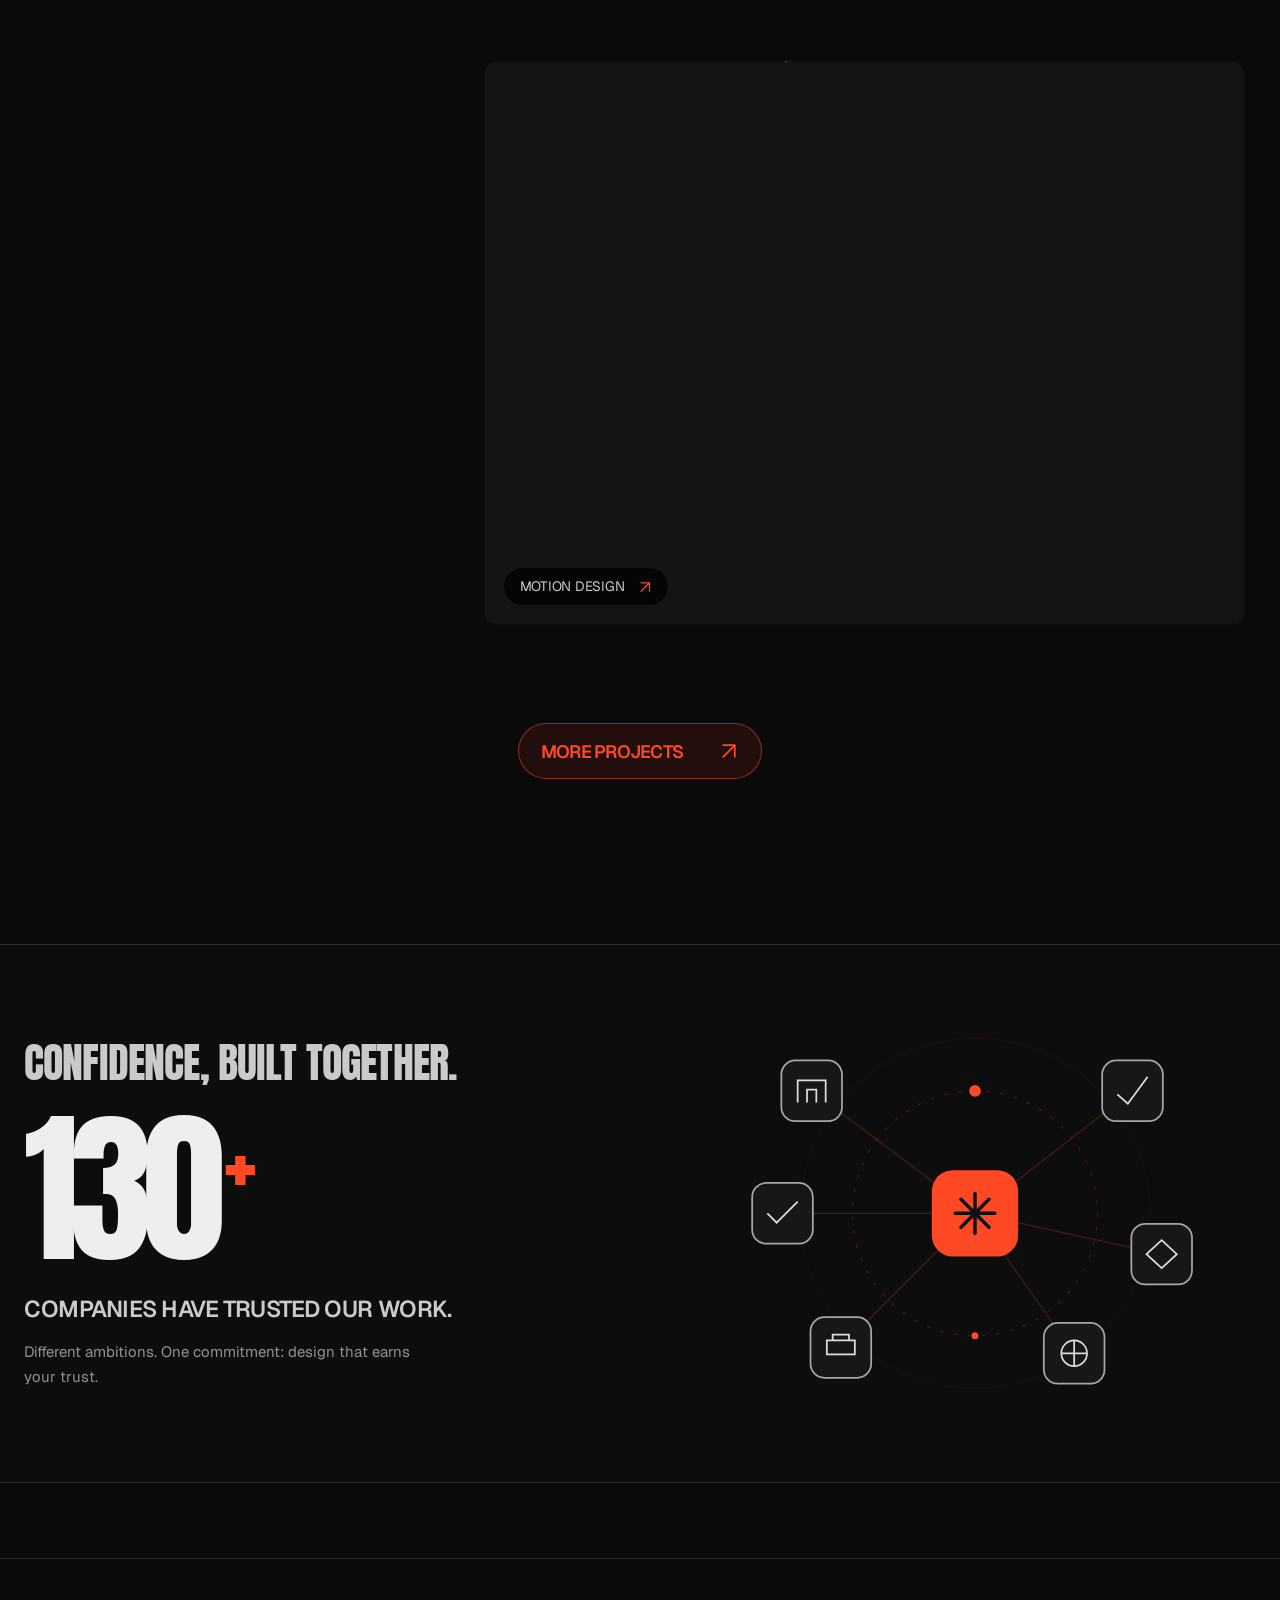
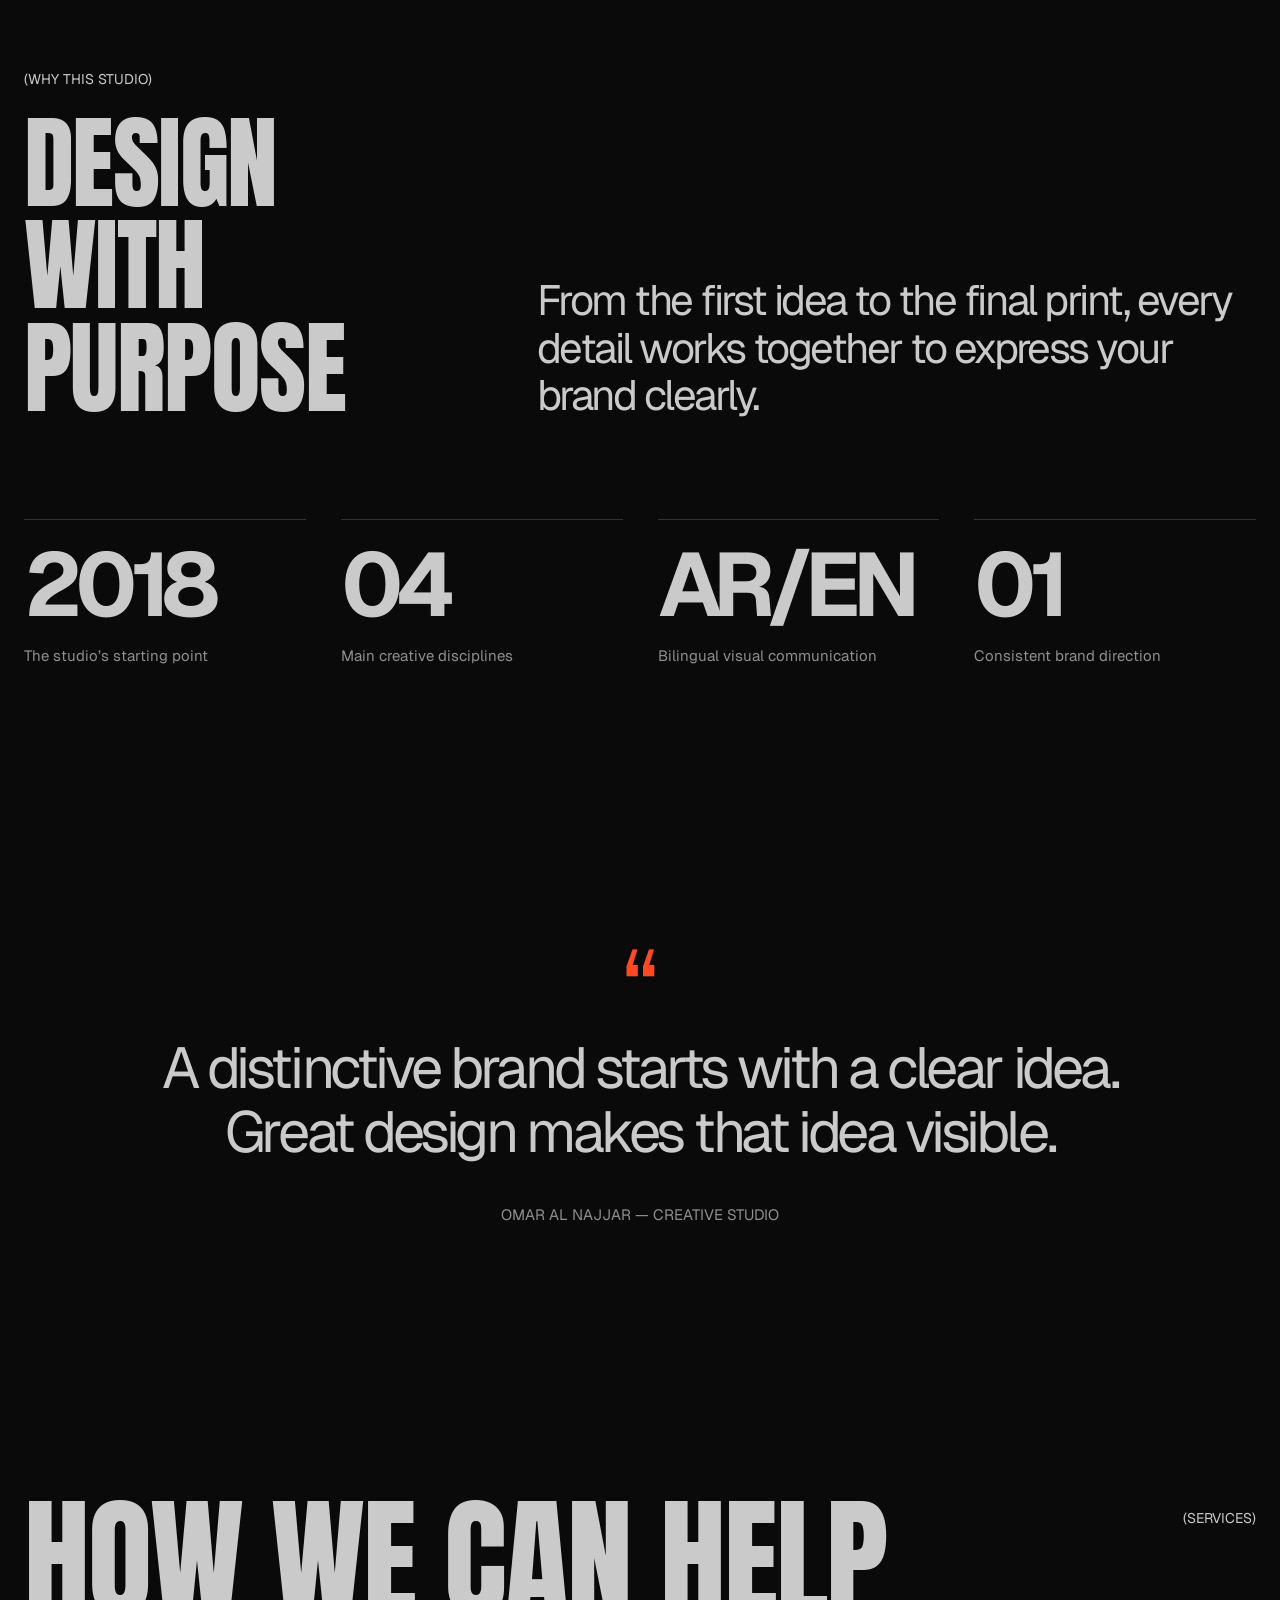
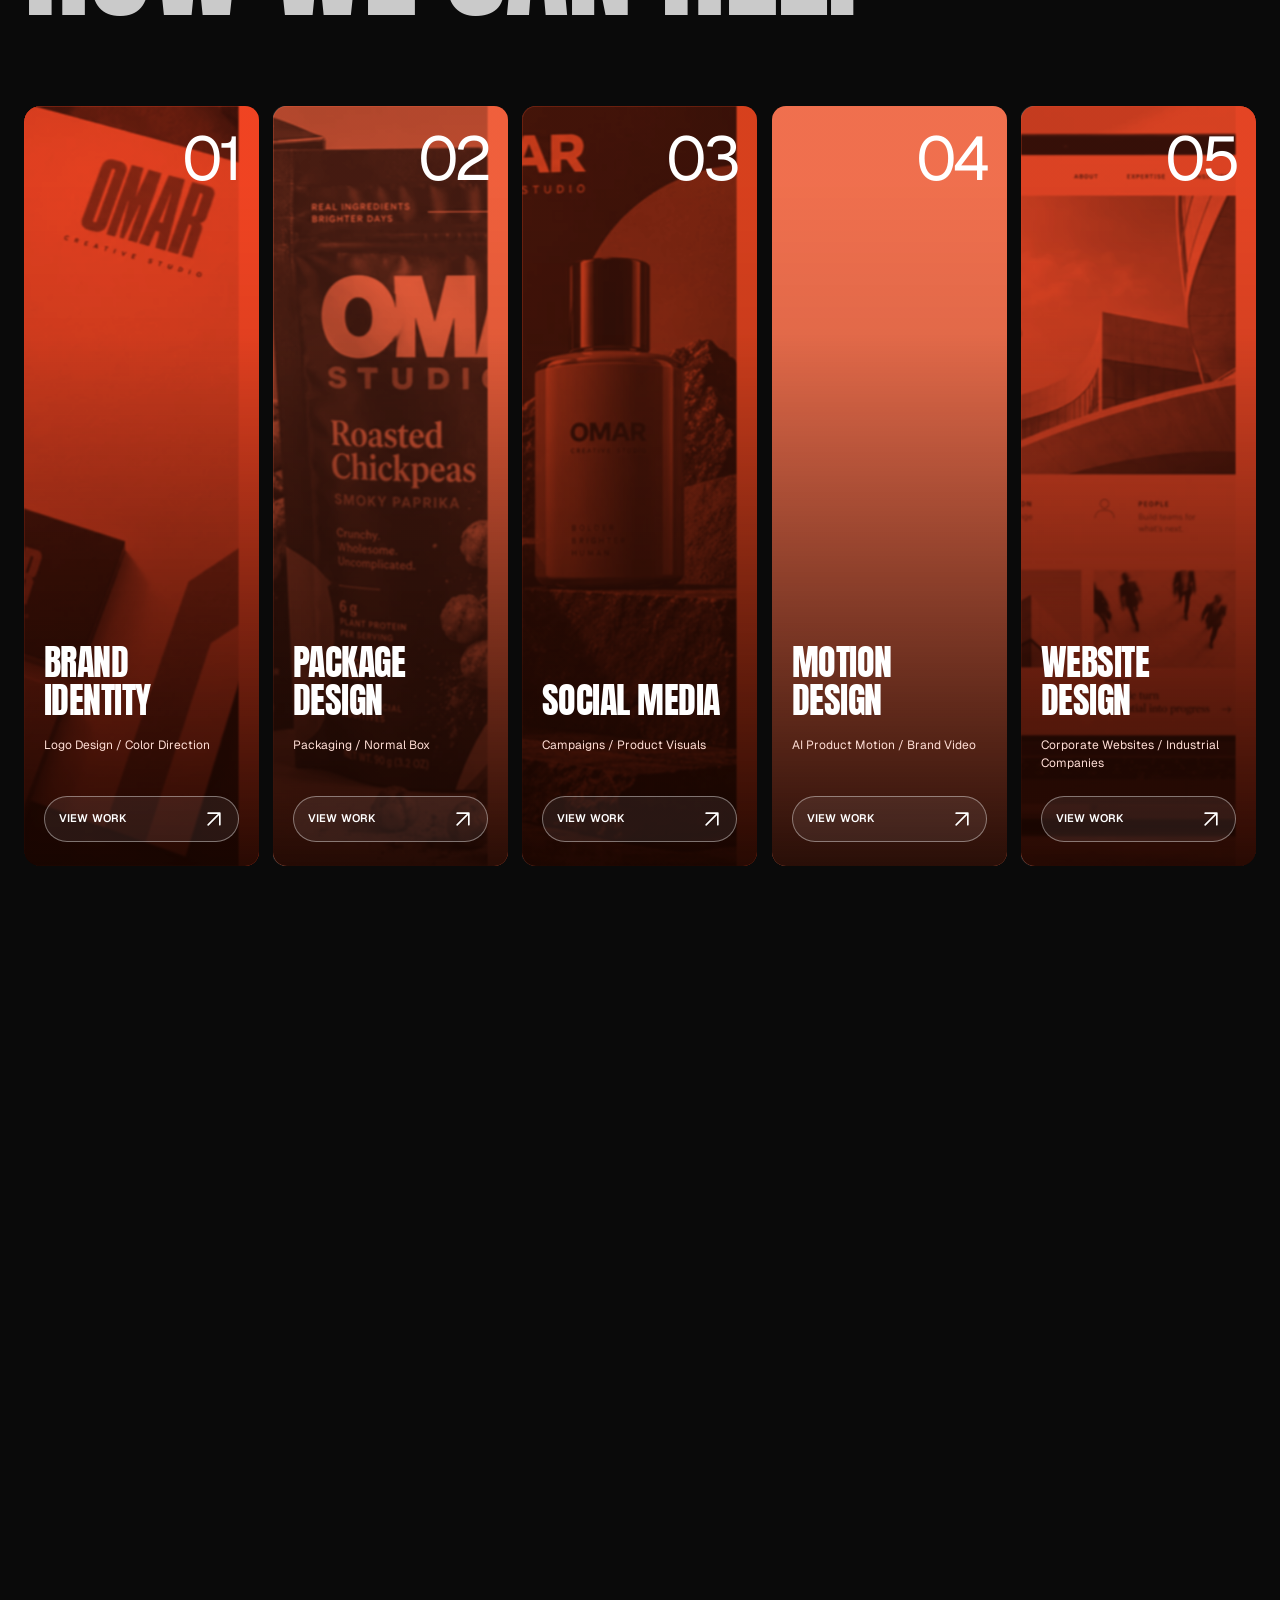
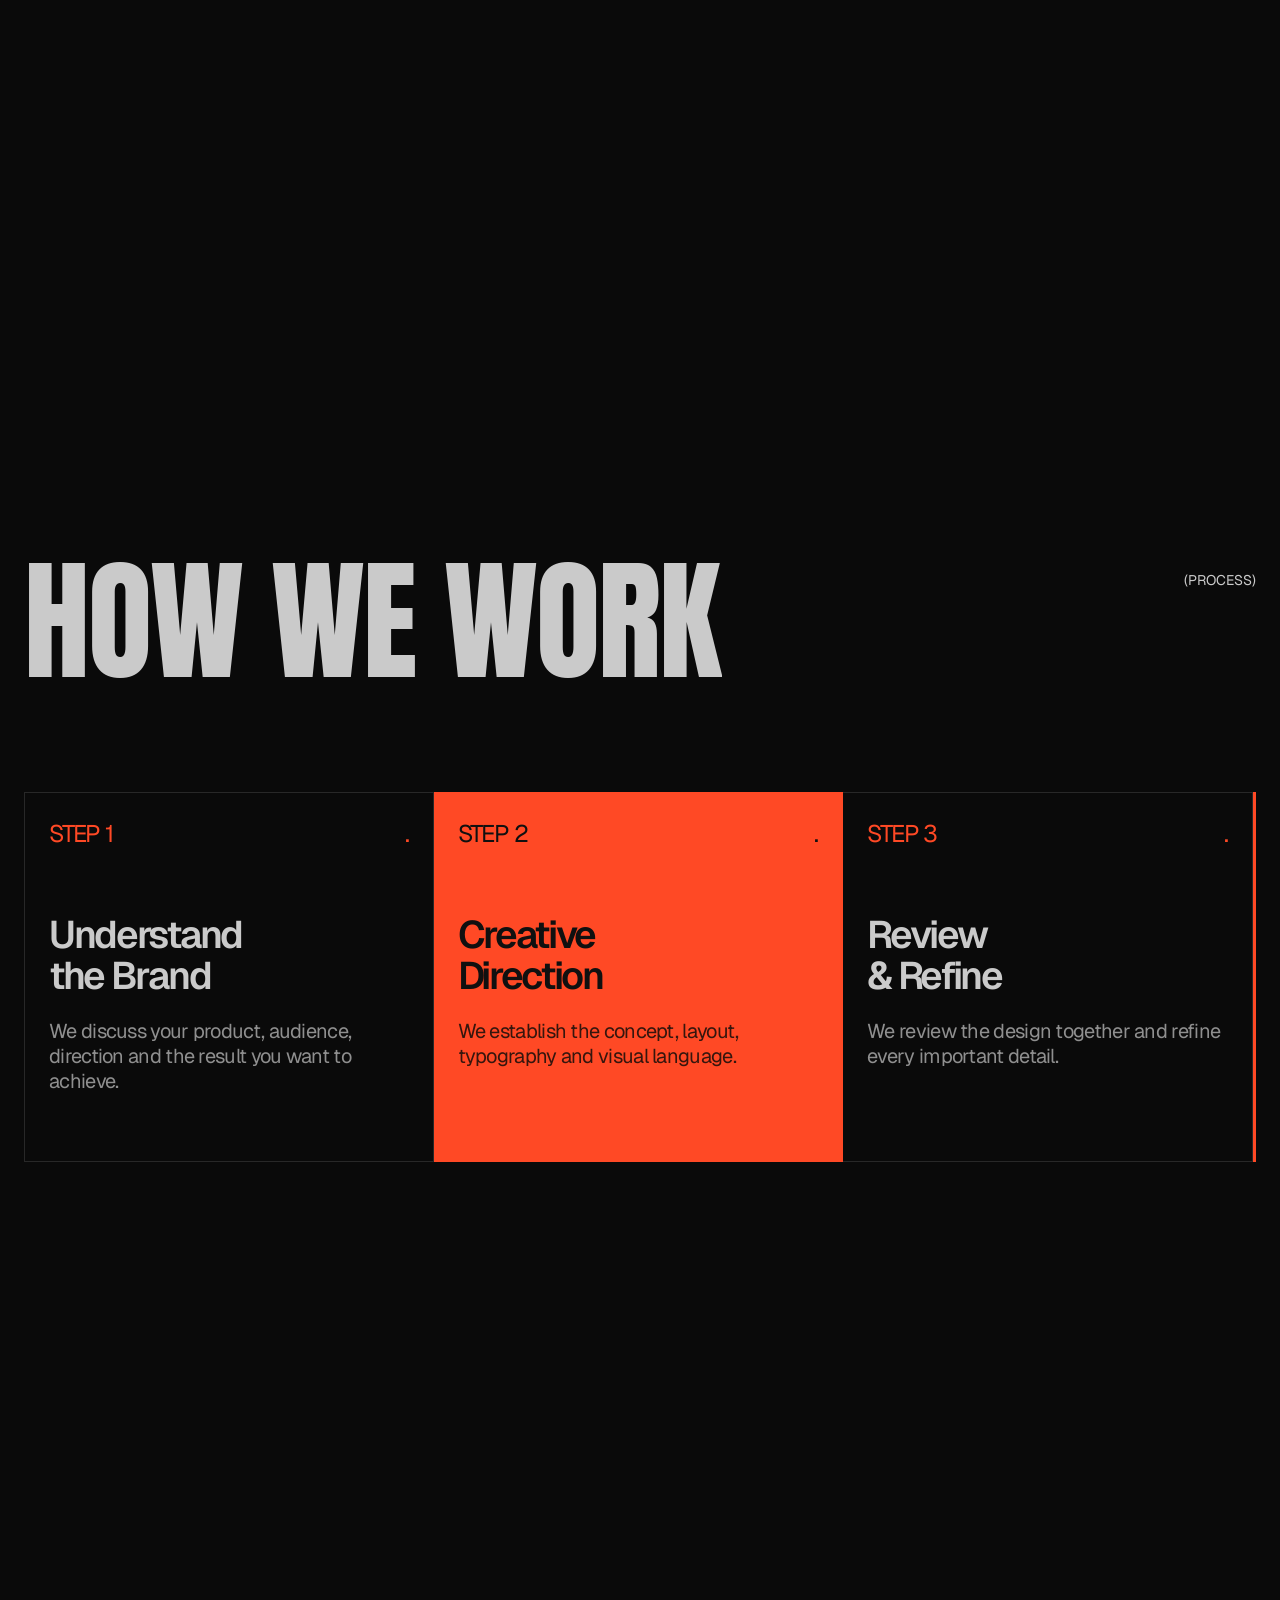
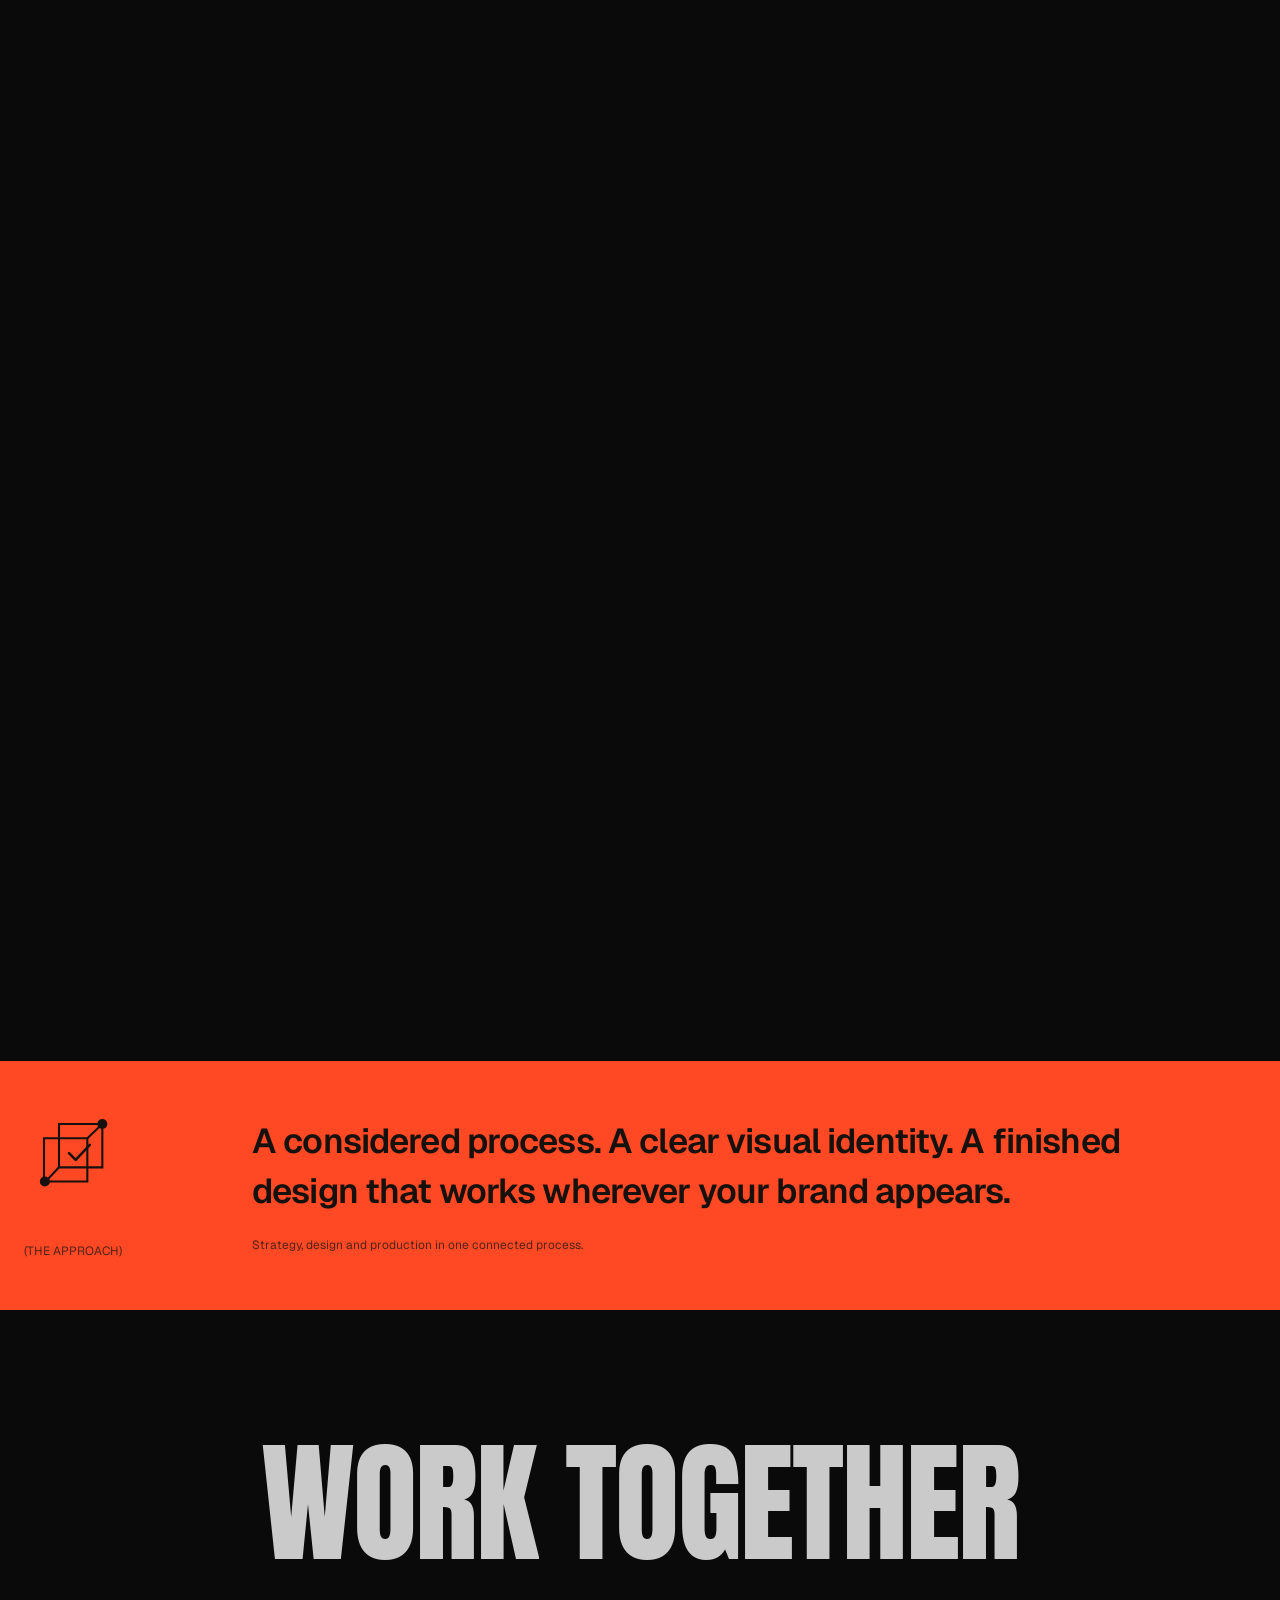
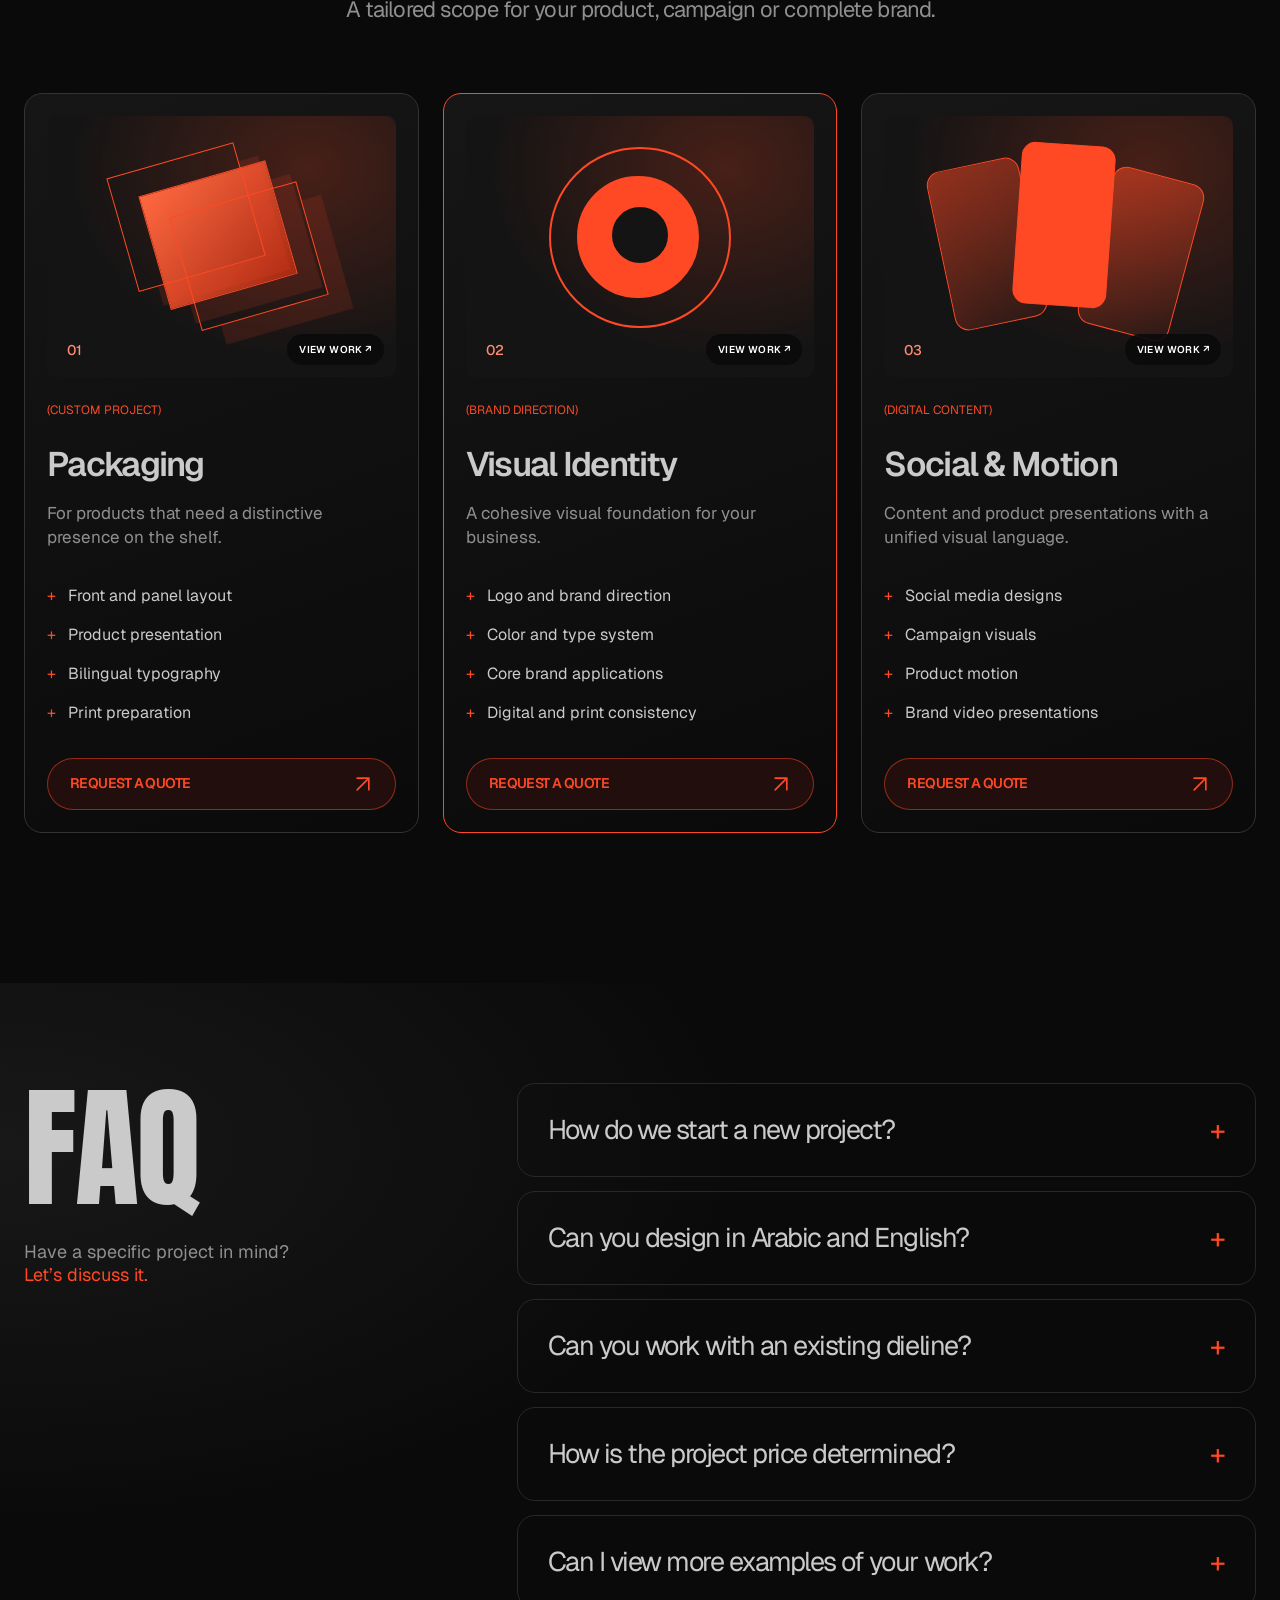
==== commit d2893a94: "Update index.html" ====
--- a/index.html
+++ b/index.html
@@ -245,6 +245,7 @@
 @media(max-width:700px){.language-switch button{min-width:32px;padding:7px 8px;font-size:10px}.header-tools{gap:9px}html[lang=ar] .hero-side-title{max-width:55%;font-size:clamp(27px,7.4vw,43px)}html[lang=ar] .section-title{font-size:clamp(33px,9vw,62px);line-height:1.4}html[lang=ar] .hero-summary{font-size:14px;max-width:65%}html[lang=ar] .studio-copy .section-title{font-size:clamp(44px,11vw,70px)}html[lang=ar] .studio-panel-label{right:24px;left:auto;font-size:12px}html[lang=ar] .service-scene-copy h3{font-size:36px}html[lang=ar] .work-cta-title{font-size:clamp(27px,7.4vw,42px)}html[lang=ar] .quick-links .roll-btn{font-size:11px;min-height:58px}html[lang=ar] .radar-project-caption h3{font-size:28px}html[lang=ar] .process-grid{transform:none!important}html[lang=ar] .footer-slogan{font-size:36px}html[lang=ar] .overlay-head h2{font-size:clamp(24px,7vw,40px)}html[lang=ar] .hero-side-title{letter-spacing:0}html[lang=ar] .footer-wordmark.display{font-family:Anton,sans-serif;direction:ltr}}
 </style><style id="arabic-layout-refinement">html[lang=ar] .hero-side-title{width:350px;font-size:clamp(36px,4.5vw,65px);line-height:1.28}html[lang=ar] .menu-links a,html[lang=ar] .menu-links button{line-height:1.55;letter-spacing:0;white-space:normal}html[lang=ar] .service-scene-tags{line-height:1.7}html[lang=ar] .process-step h3{line-height:1.5}html[lang=ar] .insta-editorial-ar{text-align:right}@media(max-width:700px){html[lang=ar] .hero-side-title{width:190px;max-width:53%;font-size:30px;line-height:1.28}html[lang=ar] .menu-links a,html[lang=ar] .menu-links button{font-size:clamp(25px,8.5vw,36px);line-height:1.65;padding:17px 0}html[lang=ar] .quick-links .roll-btn{padding:14px 12px;gap:8px}html[lang=ar] .quick-links .roll-arrow{font-size:16px}html[lang=ar] .hero-bottom .roll-btn{font-size:13px}}
 </style><style id="mobile-templates-and-arabic-font-fix">.motion-section .motion-rail{direction:ltr;text-align:left;min-height:180px}.motion-section .rail-track,.motion-section .rail-group{direction:ltr}.templates-section{display:block;visibility:visible;opacity:1}.templates-section .section-top{opacity:1;transform:none}.templates-section .template-card{display:block;visibility:visible;flex-shrink:0}.template-art{min-height:135px}.template-art img{display:block;visibility:visible;opacity:1}html[lang=ar] body,html[lang=ar] body *:not(svg):not(path):not(rect):not(circle):not(line):not(polyline):not(polygon):not(use):not(defs):not(filter){font-family:OmarArabic,'Noto Sans Arabic',sans-serif!important}html[lang=ar] .wordmark,html[lang=ar] .wordmark *{font-family:Anton,sans-serif!important}html[lang=ar] .template-caption{direction:rtl;text-align:right;letter-spacing:0}html[lang=ar] .tool-card h3{font-family:OmarArabic,'Noto Sans Arabic',sans-serif!important}@media(max-width:700px){.templates-section .motion-rail{min-height:200px;padding:12px 0 20px}.templates-section .template-card{width:200px}.templates-section .template-art{height:160px;aspect-ratio:auto;min-height:160px}.templates-section .template-art img{filter:none!important;mix-blend-mode:screen;width:90%;height:90%;object-fit:contain}.templates-section .section-top{display:flex;flex-wrap:wrap;gap:20px;margin-bottom:25px}.templates-section .motion-meta{width:100%;justify-content:space-between}.templates-section .rail-track{margin-left:0;margin-right:0}html[lang=ar] .templates-section .section-title{font-size:clamp(32px,9vw,50px)}} </style><style id="process-colors-only">.process-step:nth-child(odd){background:#0a0a0a}.process-step:nth-child(even){background:#ff4925;border-color:#ff4925}.process-step:nth-child(even) .step,.process-step:nth-child(even) .step span,.process-step:nth-child(even) h3{color:#101010}.process-step:nth-child(even) p{color:#35160e}</style><style id="approach-refined-vector-layout">.philosophy{padding:48px var(--gutter);margin:24px 0 48px;display:grid;grid-template-columns:180px minmax(0,1fr);align-items:center;gap:48px;min-height:0;height:auto;isolation:isolate}.philosophy>div:first-child{display:flex;flex-direction:column;align-items:flex-start;gap:16px}.philosophy-mark{width:100px;height:100px;font-size:0;line-height:0;animation:none!important;transform:none!important;position:relative;inset:auto;flex-shrink:0;color:#16110f}.philosophy-mark svg{display:block;width:100%;height:100%}.philosophy h3,.philosophy h3.text-reveal{font-size:clamp(25px,2.7vw,42px);line-height:1.45;letter-spacing:-.025em;margin:0;max-width:950px;color:#17110d}.philosophy h3 .word{color:#17110d!important;filter:none;transform:none;opacity:1}.philosophy small{font-size:12px;line-height:1.7;display:block;letter-spacing:0}.philosophy>div:last-child>small{margin-top:18px;max-width:650px}.philosophy>div{min-width:0}html[lang=ar] .philosophy h3.text-reveal{font-size:clamp(25px,2.5vw,38px);line-height:1.65}html[lang=ar] .philosophy small{font-family:OmarArabic,sans-serif;font-weight:600}@media(max-width:700px){.philosophy{padding:28px 24px 32px;margin:20px 0 40px;grid-template-columns:minmax(0,1fr);gap:22px}.philosophy>div:first-child{flex-direction:row;align-items:center;justify-content:space-between;gap:20px}.philosophy-mark{width:64px;height:64px}.philosophy h3,.philosophy h3.text-reveal{font-size:25px;line-height:1.45}.philosophy small{font-size:11px;line-height:1.8}.philosophy>div:last-child>small{margin-top:16px}html[lang=ar] .philosophy h3.text-reveal{font-size:26px;line-height:1.65}}@media(max-width:360px){html[lang=ar] .philosophy h3.text-reveal{font-size:23px}}
+</style><style id="trust-companies-section">.trust-section{padding:70px var(--gutter);margin:25px 0 75px;border-top:1px solid #303030;border-bottom:1px solid #303030;display:grid;grid-template-columns:1.1fr 1fr;gap:50px;align-items:center;overflow:hidden;background:#0d0d0d}.trust-heading{font-size:clamp(26px,3.3vw,48px);line-height:1.15;letter-spacing:-.02em;margin:0 0 24px;max-width:540px}.trust-number{font:400 clamp(110px,13vw,210px)/.95 Anton,Impact,sans-serif;letter-spacing:-.055em;display:flex;align-items:flex-start;gap:8px;direction:ltr;width:max-content;color:#eee}.trust-plus{color:#ff4925;font-size:.55em;line-height:1.1}.trust-copy h3{font-size:clamp(16px,1.8vw,25px);margin:24px 0 12px;line-height:1.5;letter-spacing:-.02em}.trust-copy p{color:#929292;max-width:420px;font-size:15px;line-height:1.7;margin:0}.trust-network{width:100%;max-width:490px;justify-self:center;color:#ff49253f}.trust-network svg{display:block;width:100%;height:auto}.trust-node{fill:#171717;stroke:#a6a6a6;stroke-width:1.5}.trust-node path,.trust-node circle{fill:none;stroke:#ddd}.trust-orbit{transform-origin:210px 170px;animation:trust-orbit-turn 24s linear infinite;animation-play-state:paused}.trust-links{animation:trust-links-pulse 4s ease-in-out infinite;animation-play-state:paused}.trust-live .trust-orbit,.trust-live .trust-links{animation-play-state:running}@keyframes trust-orbit-turn{to{transform:rotate(360deg)}}@keyframes trust-links-pulse{50%{opacity:.4}}html[lang=ar] .trust-heading{font-size:clamp(28px,3vw,44px);line-height:1.5}html[lang=ar] .trust-copy h3{font-weight:900}html[lang=ar] .trust-copy .trust-number,html[lang=ar] .trust-number span{font-family:Anton,Impact,sans-serif!important;font-weight:400}html[lang=ar] .trust-number{margin-left:auto}@media(max-width:700px){.trust-section{grid-template-columns:minmax(0,1fr);gap:28px;padding:38px 24px;margin:15px 0 45px}.trust-heading{font-size:32px;margin-bottom:20px}.trust-number{font-size:130px}.trust-copy h3{font-size:17px;margin-top:20px}.trust-copy p{font-size:13px}.trust-network{max-width:320px}html[lang=ar] .trust-heading{font-size:30px}html[lang=ar] .trust-copy h3{font-size:20px}}@media(prefers-reduced-motion:reduce){.trust-orbit,.trust-links{animation:none}}</style><style id="arabic-typesetting-spacing-fix">html[lang=ar] body{font-synthesis:none;text-rendering:optimizeLegibility}html[lang=ar] :is(h1,h2,h3,p,a,button,small,span,li,label,summary){letter-spacing:normal!important;word-spacing:.035em;font-kerning:normal;font-feature-settings:"kern" 1,"liga" 1,"calt" 1,"mark" 1,"mkmk" 1}html[lang=ar] .trust-heading,html[lang=ar] .trust-copy h3,html[lang=ar] .radar-project-caption h3{line-height:1.65;padding-block:4px;overflow:visible}html[lang=ar] .trust-copy p,html[lang=ar] .philosophy small{line-height:1.95}html[lang=ar] .trust-number,html[lang=ar] .trust-number span,html[lang=ar] .wordmark,html[lang=ar] .wordmark span{word-spacing:normal}html[lang=ar] .true-focus-title .tf-word{padding-block:3px}html[lang=ar] .roll-label{padding-block:2px}html[lang=ar] .section-title{overflow:visible}html[lang=ar] .gallery-tabs button{line-height:1.7}
 </style></head>
 <body>
 <svg aria-hidden="true" focusable="false" width="0" height="0" style="position:absolute;pointer-events:none"><defs><filter id="introLogoBlack" color-interpolation-filters="sRGB"><feColorMatrix type="matrix" values="0 0 0 0 0  0 0 0 0 0  0 0 0 0 0  .2126 .7152 .0722 0 0"/><feComponentTransfer><feFuncA type="linear" slope="1.6" intercept="-.12"/></feComponentTransfer></filter></defs></svg>
@@ -270,7 +271,7 @@
     </div>
 
     </div><div class="hero-fade"></div><h1 class="hero-side-title">Beyond<br>Visuals.<br>Built with<br>Vision.</h1><p class="hero-summary">Brand identities,<br>packaging, and visual<br>experiences built with<br><span class="dim">intention, clarity and care.</span></p><div class="hero-bottom"><div class="trusted"><span>BRANDS IN<br>MY PORTFOLIO:</span><div class="client-strip" id="clientStrip"></div></div><a class="roll-btn" href="#contact">START A PROJECT <span class="roll-arrow" aria-hidden="true">↗</span></a></div></section>
-<section class="about" id="about"><span class="section-label">(ABOUT)</span><div><h2 class="text-reveal">I combine creative design and print production expertise to build distinctive identities and packaging that give every brand a stronger presence.</h2><p class="arabic about-ar-original">أقدّم حلولاً طباعية متكاملة، من التصميم الإبداعي والهوية البصرية إلى البكجنك والتغليف، بجودة عالية ولمسات احترافية تصنع حضوراً مميزاً لمنتجاتك.</p></div></section>
+<section class="about" id="about"><span class="section-label">(ABOUT)</span><div><h2 class="text-reveal">I combine creative design and print production expertise to build distinctive identities and packaging that give every brand a stronger presence.</h2><p class="arabic about-ar-original">أقدم حلولا طباعية متكاملة، من التصميم الإبداعي والهوية البصرية إلى البكجنك والتغليف، بجودة عالية ولمسات احترافية تصنع حضورا مميزا لمنتجاتك.</p></div></section>
 <section class="quick-section" aria-label="معرض الأعمال / Work portfolio"><span class="section-label">(SELECTED WORK / الأعمال)</span><h2 class="display work-cta-title true-focus-title" lang="en" aria-label="EXPLORE THE WORK">EXPLORE THE WORK</h2><p class="work-cta-subtitle" lang="ar" dir="rtl">شاهد الأعمال</p><div class="quick-links"><button type="button" class="roll-btn" onclick="openSocialPage()">SOCIAL MEDIA WORK <span class="roll-arrow" aria-hidden="true">↗</span></button><button type="button" class="roll-btn" onclick="openPackagePage()">PACKAGING WORK <span class="roll-arrow" aria-hidden="true">↗</span></button><button type="button" class="roll-btn" onclick="openNormalBoxPage()">NORMAL BOX WORK <span class="roll-arrow" aria-hidden="true">↗</span></button><button type="button" class="roll-btn" onclick="openAiVideoPage()">VIDEO & MOTION WORK <span class="roll-arrow" aria-hidden="true">↗</span></button><button type="button" class="roll-btn" onclick="openWebsitePage()">WEBSITE DESIGN <span class="roll-arrow" aria-hidden="true">↗</span></button></div></section><section class="studio-section" id="studio"><div class="studio-copy reveal"><span class="section-label">(CREATIVE STUDIO)</span><h2 class="display section-title">PREMIUM<br>CREATIVE<br>STUDIO</h2><p>A clear identity. A distinctive visual language. Design built around your brand.</p><a class="roll-btn" href="#contact">LET’S BUILD YOUR BRAND <span class="roll-arrow" aria-hidden="true">↗</span></a></div><div class="studio-panel reveal"><div class="studio-fingerprint" aria-hidden="true"><svg class="fingerprint-svg" viewbox="0 0 400 500" xmlns="http://www.w3.org/2000/svg">
               <defs>
                 <radialgradient id="fpGold" cx="50%" cy="50%" r="60%">
@@ -361,7 +362,7 @@
             </svg>
           </div><h3>CapCut</h3></article></div></div></div></section><section class="motion-section templates-section" id="design-templates"><div class="section-top reveal"><h2 class="display section-title">DESIGN SERVICES</h2><div class="motion-meta"><span class="section-label">(PACKAGING TEMPLATES)</span><button class="motion-toggle" type="button" aria-pressed="false" aria-label="Pause packaging template motion">Pause motion ⏸</button></div></div><div class="motion-rail" aria-label="Packaging templates"><div class="rail-track template-track"><div class="rail-group"><button class="template-card" onclick="openNormalBoxPage()"><div class="template-art"><img src="assets/image_003_d286cdb3140a.png" alt="Shelf Box packaging template" loading="lazy" decoding="async"></div><div class="template-caption"><span>Shelf Box</span><b aria-hidden="true">↗</b></div></button><button class="template-card" onclick="openNormalBoxPage()"><div class="template-art"><img src="assets/image_004_c49a408cdc8a.png" alt="Shipping Box packaging template" loading="lazy" decoding="async"></div><div class="template-caption"><span>Shipping Box</span><b aria-hidden="true">↗</b></div></button><button class="template-card" onclick="openNormalBoxPage()"><div class="template-art"><img src="assets/image_005_b5d436396b7b.png" alt="Display Tray packaging template" loading="lazy" decoding="async"></div><div class="template-caption"><span>Display Tray</span><b aria-hidden="true">↗</b></div></button><button class="template-card" onclick="openNormalBoxPage()"><div class="template-art"><img src="assets/image_006_a3950b303bca.png" alt="Fruit Tray packaging template" loading="lazy" decoding="async"></div><div class="template-caption"><span>Fruit Tray</span><b aria-hidden="true">↗</b></div></button><button class="template-card" onclick="openNormalBoxPage()" aria-hidden="true" tabindex="-1"><div class="template-art"><img src="assets/image_003_d286cdb3140a.png" alt="" loading="lazy" decoding="async"></div><div class="template-caption"><span>Shelf Box</span><b aria-hidden="true">↗</b></div></button><button class="template-card" onclick="openNormalBoxPage()" aria-hidden="true" tabindex="-1"><div class="template-art"><img src="assets/image_004_c49a408cdc8a.png" alt="" loading="lazy" decoding="async"></div><div class="template-caption"><span>Shipping Box</span><b aria-hidden="true">↗</b></div></button><button class="template-card" onclick="openNormalBoxPage()" aria-hidden="true" tabindex="-1"><div class="template-art"><img src="assets/image_005_b5d436396b7b.png" alt="" loading="lazy" decoding="async"></div><div class="template-caption"><span>Display Tray</span><b aria-hidden="true">↗</b></div></button><button class="template-card" onclick="openNormalBoxPage()" aria-hidden="true" tabindex="-1"><div class="template-art"><img src="assets/image_006_a3950b303bca.png" alt="" loading="lazy" decoding="async"></div><div class="template-caption"><span>Fruit Tray</span><b aria-hidden="true">↗</b></div></button></div><div class="rail-group" aria-hidden="true"><button class="template-card" onclick="openNormalBoxPage()" aria-hidden="true" tabindex="-1"><div class="template-art"><img src="assets/image_003_d286cdb3140a.png" alt="" loading="lazy" decoding="async"></div><div class="template-caption"><span>Shelf Box</span><b aria-hidden="true">↗</b></div></button><button class="template-card" onclick="openNormalBoxPage()" aria-hidden="true" tabindex="-1"><div class="template-art"><img src="assets/image_004_c49a408cdc8a.png" alt="" loading="lazy" decoding="async"></div><div class="template-caption"><span>Shipping Box</span><b aria-hidden="true">↗</b></div></button><button class="template-card" onclick="openNormalBoxPage()" aria-hidden="true" tabindex="-1"><div class="template-art"><img src="assets/image_005_b5d436396b7b.png" alt="" loading="lazy" decoding="async"></div><div class="template-caption"><span>Display Tray</span><b aria-hidden="true">↗</b></div></button><button class="template-card" onclick="openNormalBoxPage()" aria-hidden="true" tabindex="-1"><div class="template-art"><img src="assets/image_006_a3950b303bca.png" alt="" loading="lazy" decoding="async"></div><div class="template-caption"><span>Fruit Tray</span><b aria-hidden="true">↗</b></div></button><button class="template-card" onclick="openNormalBoxPage()" aria-hidden="true" tabindex="-1"><div class="template-art"><img src="assets/image_003_d286cdb3140a.png" alt="" loading="lazy" decoding="async"></div><div class="template-caption"><span>Shelf Box</span><b aria-hidden="true">↗</b></div></button><button class="template-card" onclick="openNormalBoxPage()" aria-hidden="true" tabindex="-1"><div class="template-art"><img src="assets/image_004_c49a408cdc8a.png" alt="" loading="lazy" decoding="async"></div><div class="template-caption"><span>Shipping Box</span><b aria-hidden="true">↗</b></div></button><button class="template-card" onclick="openNormalBoxPage()" aria-hidden="true" tabindex="-1"><div class="template-art"><img src="assets/image_005_b5d436396b7b.png" alt="" loading="lazy" decoding="async"></div><div class="template-caption"><span>Display Tray</span><b aria-hidden="true">↗</b></div></button><button class="template-card" onclick="openNormalBoxPage()" aria-hidden="true" tabindex="-1"><div class="template-art"><img src="assets/image_006_a3950b303bca.png" alt="" loading="lazy" decoding="async"></div><div class="template-caption"><span>Fruit Tray</span><b aria-hidden="true">↗</b></div></button></div></div></div><div class="template-cta"><button class="roll-btn" onclick="openNormalBoxPage()">EXPLORE NORMAL BOX <span class="roll-arrow" aria-hidden="true">↗</span></button></div></section>
 <section class="work" id="portfolio"><div class="section-top reveal"><h2 class="display section-title">LATEST WORK</h2><span class="section-label">(03)</span></div><div class="work-body"><aside class="work-aside"><div><p class="display work-number" id="workNumber">01.</p><nav class="work-links" aria-label="Selected projects"><a class="active" href="#work-1">Package Design</a><a href="#work-2">Social Media</a><a href="#work-3">Motion Design</a></nav></div><div class="work-description"><h3 id="workTitle">Package<br>Design</h3><p id="workDesc">Packaging and print production with a distinctive visual identity.</p></div></aside><div class="work-media"><article class="project" id="work-1" data-title="Package Design" data-desc="Packaging and print production with a distinctive visual identity."><button class="project-image" onclick="openPackagePage()" aria-label="Open packaging portfolio"><img src="assets/omar-packaging.webp" alt="Chipsy Tomato packaging design" loading="lazy" decoding="async" width="1448" height="1086" srcset="assets/omar-packaging-640.webp 640w, assets/omar-packaging-960.webp 960w, assets/omar-packaging.webp 1448w" sizes="(max-width:700px) calc(100vw - 36px), 850px"><span class="image-label">PACKAGE DESIGN <i>↗</i></span></button><div class="project-caption"><h3>Package Design</h3><p>Packaging and print production with a distinctive visual identity.</p></div></article><article class="project" id="work-2" data-title="Social Media" data-desc="Creative campaigns, branded posts and content designed to stand out."><button class="project-image" onclick="openSocialPage()" aria-label="Open social media portfolio"><img src="assets/omar-social.webp" alt="Mira Coffee Signature Sips campaign" loading="lazy" decoding="async" width="1448" height="1086" srcset="assets/omar-social-640.webp 640w, assets/omar-social-960.webp 960w, assets/omar-social.webp 1448w" sizes="(max-width:700px) calc(100vw - 36px), 850px"><span class="image-label">SOCIAL MEDIA <i>↗</i></span></button><div class="project-caption"><h3>Social Media</h3><p>Creative campaigns, branded posts and content designed to stand out.</p></div></article><article class="project" id="work-3" data-title="Motion Design" data-desc="Product presentations and cinematic motion that bring your brand to life."><button class="project-image" onclick="openAiVideoPage()" aria-label="Open motion design portfolio"><img src="assets/omar-motion.webp" alt="AI product motion showcase" loading="lazy" decoding="async" width="1448" height="1086" srcset="assets/omar-motion-640.webp 640w, assets/omar-motion-960.webp 960w, assets/omar-motion.webp 1448w" sizes="(max-width:700px) calc(100vw - 36px), 850px"><span class="image-label">MOTION DESIGN <i>↗</i></span></button><div class="project-caption"><h3>Motion Design</h3><p>Product presentations and cinematic motion that bring your brand to life.</p></div></article></div></div><div class="work-more"><button class="roll-btn" onclick="openPackagePage()">MORE PROJECTS <span class="roll-arrow" aria-hidden="true">↗</span></button></div></section>
-<section class="why" id="why-us"><div class="why-head"><div class="reveal"><span class="section-label">(WHY THIS STUDIO)</span><h2 class="display section-title">DESIGN<br>WITH PURPOSE</h2></div><p class="text-reveal">From the first idea to the final print, every detail works together to express your brand clearly.</p></div><div class="stats"><div class="stat reveal"><strong>2018</strong><span>The studio’s starting point</span></div><div class="stat reveal"><strong>04</strong><span>Main creative disciplines</span></div><div class="stat reveal"><strong>AR/EN</strong><span>Bilingual visual communication</span></div><div class="stat reveal"><strong>01</strong><span>Consistent brand direction</span></div></div></section>
+<section class="trust-section" id="companyTrust" aria-label="Trusted by more than 130 companies"><div class="trust-copy"><h2 class="display trust-heading" data-trust-en="CONFIDENCE, BUILT TOGETHER." data-trust-ar="ثقة نبنيها معا.">CONFIDENCE, BUILT TOGETHER.</h2><div class="trust-number" aria-label="More than 130"><span id="trustCount">130</span><span class="trust-plus">+</span></div><h3 data-trust-en="COMPANIES HAVE TRUSTED OUR WORK." data-trust-ar="شركة وثقت بالعمل معنا.">COMPANIES HAVE TRUSTED OUR WORK.</h3><p data-trust-en="Different ambitions. One commitment: design that earns your trust." data-trust-ar="طموحات مختلفة، والتزام واحد: تصميم يستحق ثقتك.">Different ambitions. One commitment: design that earns your trust.</p></div><div class="trust-network" aria-hidden="true"><svg viewBox="0 0 420 340" fill="none"><g class="trust-links" stroke="currentColor" stroke-width="1"><path d="M210 170 70 65M210 170 345 65M210 170 370 205M210 170 295 290M210 170 95 285M210 170 45 170"/><circle cx="210" cy="170" r="105" stroke-dasharray="3 9"/><circle cx="210" cy="170" r="150" stroke-opacity=".2"/></g><g class="trust-orbit"><circle cx="210" cy="65" r="5" fill="#ff4925"/><circle cx="210" cy="275" r="3" fill="#ff4925"/></g><g class="trust-node"><rect x="44" y="39" width="52" height="52" rx="12"/><path d="M58 75V56h24v19M66 75V64h8v11"/></g><g class="trust-node"><rect x="319" y="39" width="52" height="52" rx="12"/><path d="m332 68 9 8 17-23"/></g><g class="trust-node"><rect x="344" y="179" width="52" height="52" rx="12"/><path d="m357 205 13-12 13 12-13 12z"/></g><g class="trust-node"><rect x="269" y="264" width="52" height="52" rx="12"/><circle cx="295" cy="290" r="11"/><path d="M284 290h22M295 279v22"/></g><g class="trust-node"><rect x="69" y="259" width="52" height="52" rx="12"/><path d="M83 291v-12h24v12H83Zm5-12v-5h14v5"/></g><g class="trust-node"><rect x="19" y="144" width="52" height="52" rx="12"/><path d="m32 170 8 8 18-18"/></g><rect class="trust-hub" x="173" y="133" width="74" height="74" rx="18" fill="#ff4925"/><path d="M193 170h34M210 153v34m-12-29 24 24m0-24-24 24" stroke="#111" stroke-width="3" stroke-linecap="round"/></svg></div></section><section class="why" id="why-us"><div class="why-head"><div class="reveal"><span class="section-label">(WHY THIS STUDIO)</span><h2 class="display section-title">DESIGN<br>WITH PURPOSE</h2></div><p class="text-reveal">From the first idea to the final print, every detail works together to express your brand clearly.</p></div><div class="stats"><div class="stat reveal"><strong>2018</strong><span>The studio’s starting point</span></div><div class="stat reveal"><strong>04</strong><span>Main creative disciplines</span></div><div class="stat reveal"><strong>AR/EN</strong><span>Bilingual visual communication</span></div><div class="stat reveal"><strong>01</strong><span>Consistent brand direction</span></div></div></section>
 <section class="statement reveal"><div class="quote" aria-hidden="true">“</div><p>A distinctive brand starts with a clear idea.<br>Great design makes that idea visible.</p><small>OMAR AL NAJJAR — CREATIVE STUDIO</small></section>
 <section class="services" id="services"><div class="section-top reveal"><h2 class="display section-title">HOW WE CAN HELP</h2><span class="section-label">(SERVICES)</span></div><div class="service-scroll-stage"><div class="service-scene-viewport"><div id="serviceRows" class="service-scene-grid"></div></div></div></section>
 <section class="process" id="process"><div class="section-top reveal"><h2 class="display section-title">HOW WE WORK</h2><span class="section-label">(PROCESS)</span></div><div class="process-scroll"><div class="process-viewport"><div class="process-grid"><article class="process-step reveal"><div class="step">STEP 1 <span>.</span></div><h3>Understand<br>the Brand</h3><p>We discuss your product, audience, direction and the result you want to achieve.</p></article><article class="process-step reveal"><div class="step">STEP 2 <span>.</span></div><h3>Creative<br>Direction</h3><p>We establish the concept, layout, typography and visual language.</p></article><article class="process-step reveal"><div class="step">STEP 3 <span>.</span></div><h3>Review<br>& Refine</h3><p>We review the design together and refine every important detail.</p></article><article class="process-step reveal"><div class="step">STEP 4 <span>.</span></div><h3>Prepare<br>& Deliver</h3><p>The final files are prepared for their intended print or digital use.</p></article></div></div></div></section>
@@ -1718,7 +1719,7 @@
 }
 
 const host=document.getElementById('omarRadar');if(host){let done=false;const reduce=matchMedia('(prefers-reduced-motion:reduce)').matches;const io=new IntersectionObserver(entries=>{if(done||!entries.some(e=>e.isIntersecting))return;done=true;io.disconnect();try{mountRadar(host,{color:'#ff4925',speed:.75,trail:.35,scale:.88,ringCount:6,spokeCount:12,targets:6,clutter:.25,glow:1,brightness:1.1,gridOpacity:1.2,tilt:0,grain:.02,fade:.12,opacity:1,mouseInteraction:!reduce,intro:!reduce,paused:reduce,dpr:1});}catch(e){host.classList.remove('radar-webgl-ready');}},{rootMargin:'150px 0px'});io.observe(host);}})();</script><script id="site-language-runtime">(()=>{'use strict';
-const dictionary={"Creative Studio":"استوديو إبداعي","OMAR AL NAJJAR":"عمر النجار","LET’S TALK":"لنتحدث","Beyond":"أبعد من","Visuals.":"التصميم.","Built with":"نصنعه","Vision.":"برؤية.","Brand identities,":"هويات بصرية،","packaging, and visual":"وتغليف وتجارب","experiences built with":"بصرية نصنعها","intention, clarity and care.":"بوضوح وإتقان واهتمام.","BRANDS IN":"علامات ضمن","MY PORTFOLIO:":"معرض أعمالي:","START A PROJECT":"ابدأ مشروعك","(ABOUT)":"(نبذة عني)","I combine creative design and print production expertise to build distinctive identities and packaging that give every brand a stronger presence.":"أجمع بين التصميم الإبداعي وخبرة الإنتاج الطباعي لصناعة هويات بصرية وتغليف يمنحان كل علامة حضورًا أقوى.","(SELECTED WORK / الأعمال)":"(أعمال مختارة)","SOCIAL MEDIA WORK":"أعمال السوشيال ميديا","PACKAGING WORK":"أعمال التغليف","NORMAL BOX WORK":"أعمال العلب","VIDEO & MOTION WORK":"الفيديو والموشن","WEBSITE DESIGN":"تصميم المواقع","(CREATIVE STUDIO)":"(الاستوديو الإبداعي)","PREMIUM":"إبداع","CREATIVE":"بمعايير","STUDIO":"احترافية","A clear identity. A distinctive visual language. Design built around your brand.":"هوية واضحة ولغة بصرية مميزة. تصميم ينطلق من علامتك ويعبّر عنها.","LET’S BUILD YOUR BRAND":"لنصنع هوية علامتك","Brand Identity":"الهوية البصرية","Social Media Design":"تصميم السوشيال ميديا","Logo Design":"تصميم الشعارات","Advertising Posters":"التصاميم الإعلانية","Website Design":"تصميم المواقع","SOFTWARE":"برامج التصميم","(TOOLS I USE)":"(أدواتي الإبداعية)","Pause motion ⏸":"إيقاف الحركة ⏸","Resume motion ▶":"تشغيل الحركة ▶","DESIGN SERVICES":"خدمات التصميم","(PACKAGING TEMPLATES)":"(قوالب التغليف)","Shelf Box":"علبة عرض","Shipping Box":"علبة شحن","Display Tray":"صينية عرض","Fruit Tray":"صينية فواكه","EXPLORE NORMAL BOX":"استعرض أعمال العلب","LATEST WORK":"أحدث الأعمال","Package Design":"تصميم التغليف","Social Media":"السوشيال ميديا","Motion Design":"تصميم الموشن","Package":"تصميم","Design":"التغليف","Packaging and print production with a distinctive visual identity.":"تغليف وإنتاج طباعي بهوية بصرية مميزة.","PACKAGE DESIGN":"تصميم التغليف","SOCIAL MEDIA":"السوشيال ميديا","Creative campaigns, branded posts and content designed to stand out.":"حملات إبداعية ومنشورات ومحتوى يمنح علامتك حضورًا مميزًا.","MOTION DESIGN":"تصميم الموشن","Product presentations and cinematic motion that bring your brand to life.":"عروض منتجات وموشن سينمائي يمنحان علامتك حياة وحضورًا.","MORE PROJECTS":"المزيد من الأعمال","(WHY THIS STUDIO)":"(لماذا هذا الاستوديو؟)","DESIGN":"تصميم","WITH PURPOSE":"برؤية وهدف","DESIGN WITH PURPOSE":"تصميم برؤية وهدف","From the first idea to the final print, every detail works together to express your brand clearly.":"من الفكرة الأولى إلى الطباعة النهائية، تتكامل التفاصيل لتعبّر عن علامتك بوضوح.","The studio’s starting point":"بداية الاستوديو","Main creative disciplines":"اختصاصات إبداعية رئيسية","Bilingual visual communication":"تواصل بصري بلغتين","Consistent brand direction":"اتجاه موحّد للعلامة","A distinctive brand starts with a clear idea.":"تبدأ العلامة المميزة بفكرة واضحة.","Great design makes that idea visible.":"ويمنح التصميم المتقن هذه الفكرة حضورها.","OMAR AL NAJJAR — CREATIVE STUDIO":"عمر النجار — استوديو إبداعي","HOW WE CAN HELP":"كيف نساعدك","(SERVICES)":"(الخدمات)","HOW WE WORK":"كيف نعمل","(PROCESS)":"(مراحل العمل)","STEP 1":"الخطوة ١","STEP 2":"الخطوة ٢","STEP 3":"الخطوة ٣","STEP 4":"الخطوة ٤","Understand":"نفهم","نظرية":"نظرية","the Brand":"علامتك","We discuss your product, audience, direction and the result you want to achieve.":"نناقش منتجك وجمهورك واتجاهك والنتيجة التي تطمح إلى تحقيقها.","Creative":"اتجاه","Direction":"إبداعي","We establish the concept, layout, typography and visual language.":"نحدّد الفكرة والتكوين والخطوط واللغة البصرية.","Review":"نراجع","& Refine":"ونطوّر","We review the design together and refine every important detail.":"نراجع التصميم معك ونطوّر كل تفصيل مهم.","Prepare":"نجهّز","& Deliver":"ونسلّم","The final files are prepared for their intended print or digital use.":"نجهّز الملفات النهائية للاستخدام الطباعي أو الرقمي المطلوب.","(THE APPROACH)":"(منهجنا)","A considered process. A clear visual identity. A finished design that works wherever your brand appears.":"خطوات مدروسة وهوية واضحة وتصميم متكامل ينجح أينما تظهر علامتك.","Strategy, design and production in one connected process.":"استراتيجية وتصميم وإنتاج ضمن مسار عمل متكامل.","WORK TOGETHER":"لنعمل معًا","A tailored scope for your product, campaign or complete brand.":"نطاق عمل مصمّم لمنتجك أو حملتك أو علامتك المتكاملة.","VIEW WORK ↗":"شاهد الأعمال ↗","VIEW WORK":"شاهد الأعمال","(CUSTOM PROJECT)":"(مشروع مخصص)","Packaging":"التغليف","For products that need a distinctive presence on the shelf.":"لمنتجات تستحق حضورًا مميزًا على الرف.","Front and panel layout":"تصميم الواجهة وجوانب العبوة","Product presentation":"عرض المنتج","Bilingual typography":"تنسيق النصوص بلغتين","Print preparation":"التجهيز للطباعة","REQUEST A QUOTE":"اطلب عرض سعر","(BRAND DIRECTION)":"(اتجاه العلامة)","Visual Identity":"الهوية البصرية","A cohesive visual foundation for your business.":"أساس بصري متكامل لأعمالك.","Logo and brand direction":"الشعار واتجاه العلامة","Color and type system":"نظام الألوان والخطوط","Core brand applications":"التطبيقات الأساسية للهوية","Digital and print consistency":"تناسق الهوية رقميًا وطباعيًا","(DIGITAL CONTENT)":"(المحتوى الرقمي)","Social & Motion":"سوشيال وموشن","Content and product presentations with a unified visual language.":"محتوى وعروض منتجات بلغة بصرية موحّدة.","Social media designs":"تصاميم السوشيال ميديا","Campaign visuals":"التصاميم البصرية للحملات","Product motion":"موشن المنتجات","Brand video presentations":"فيديوهات تعريفية بالعلامة","FAQ":"أسئلة شائعة","Have a specific project in mind?":"لديك مشروع محدّد؟","Let’s discuss it.":"لنتحدث عنه.","How do we start a new project?":"كيف نبدأ مشروعًا جديدًا؟","Send a brief through WhatsApp with your product, design requirements and any available reference files. We can then discuss the scope and visual direction.":"أرسل عبر واتساب نبذة عن منتجك ومتطلبات التصميم وأي ملفات مرجعية متاحة، لنناقش نطاق العمل والاتجاه البصري.","Can you design in Arabic and English?":"هل تصمّم بالعربية والإنكليزية؟","Yes. Arabic and English can be arranged as part of one coordinated packaging or brand layout.":"نعم، يمكن تنسيق العربية والإنكليزية ضمن تصميم متكامل للتغليف أو الهوية.","Can you work with an existing dieline?":"هل يمكنك العمل على قالب قص جاهز؟","Yes. Provide the original packaging template and dimensions so the artwork can be prepared around its cut and fold lines.":"نعم، أرسل قالب التغليف الأصلي مع المقاسات لنجهّز التصميم وفق خطوط القص والطي.","How is the project price determined?":"كيف يُحدّد سعر المشروع؟","The quote depends on the design scope, number of applications and production requirements. We agree on the scope before the work begins.":"يعتمد السعر على نطاق التصميم وعدد التطبيقات ومتطلبات الإنتاج، ونتفق على التفاصيل قبل بدء العمل.","Can I view more examples of your work?":"هل يمكنني مشاهدة المزيد من أعمالك؟","Open the packaging, social media or motion galleries from the menu. You can also visit the original Instagram portfolio linked below.":"افتح معارض التغليف والسوشيال ميديا والموشن من القائمة، ويمكنك أيضًا زيارة حساب إنستغرام المرتبط أسفل الموقع.","VISUAL STORIES":"قصص بصرية","(PORTFOLIO)":"(معرض الأعمال)","A strong identity, built into every panel.":"هوية قوية في كل جانب من العبوة.","One brand. A consistent visual language.":"علامة واحدة ولغة بصرية متناسقة.","Campaigns and social content built around a clear creative direction.":"حملات ومحتوى اجتماعي يستندان إلى اتجاه إبداعي واضح.","NORMAL BOX":"تصميم العلب","From a flat layout to a finished package.":"من تصميم مسطّح إلى عبوة متكاملة.","Box artwork prepared around the original production template.":"تصاميم علب مجهّزة وفق قالب الإنتاج الأصلي.","PACKAGING":"التغليف","BRAND IDENTITY":"الهوية البصرية","WEB DESIGN":"تصميم المواقع","MOTION":"الموشن","GREAT DESIGN STARTS":"التصميم المميز يبدأ","WITH UNDERSTANDING":"بفهم مشروعك","We explore your vision. Then design what comes next.":"نفهم رؤيتك، ثم نصمّم خطوتك القادمة.","LET’S WORK TOGETHER":"لنصنع شيئًا مميزًا","Have a project in mind? Let’s create a distinctive visual presence for your brand.":"لديك فكرة مشروع؟ لنصنع لعلامتك حضورًا بصريًا مميزًا.","GET IN TOUCH":"تواصل معي","(MEET THE DESIGNER)":"(تعرّف على المصمّم)","DRAG THE CARD · اسحب البطاقة":"اسحب البطاقة","(LINKS)":"(روابط الموقع)","Home":"الرئيسية","About":"نبذة عني","Works":"الأعمال","Services":"الخدمات","Software":"البرامج","Templates":"القوالب","Contact":"التواصل","(SOCIALS)":"(تابعني)","WhatsApp ↗":"واتساب ↗","Instagram ↗":"إنستغرام ↗","Telegram ↗":"تيليغرام ↗","(START A CONVERSATION)":"(لنبدأ حديثًا)","البريد الإلكتروني":"البريد الإلكتروني","رقم الهاتف":"رقم الهاتف","رسالتك":"رسالتك","إرسال عبر واتساب":"إرسال عبر واتساب","OMAR AL NAJJAR. ALL RIGHTS RESERVED.":"عمر النجار. جميع الحقوق محفوظة.","GRAPHIC DESIGN & PRINT PRODUCTION":"تصميم جرافيك وإنتاج طباعي","Beyond Visuals. Built with Vision.":"أبعد من التصميم. نصنعه برؤية.","Graphic Design & Packaging":"تصميم جرافيك وتغليف","I design to make a difference.":"أصمّم لأصنع فرقًا.","POSTS":"منشور","FOLLOWERS":"متابع","FOLLOWING":"أتابع","Follow on Instagram":"تابعني على إنستغرام","Normal Box":"تصميم العلب","AI Video":"فيديو بالذكاء الاصطناعي","Social Media Designs":"تصاميم السوشيال ميديا","AI & Corporate Motion":"موشن إبداعي وفيديوهات شركات","Color Direction":"اتجاه الألوان","Typography":"الخطوط","Brand Applications":"تطبيقات الهوية","Logo Design / Color Direction":"تصميم الشعارات / اتجاه الألوان","Packaging / Normal Box":"التغليف / تصميم العلب","Campaigns / Product Visuals":"الحملات / صور المنتجات","AI Product Motion / Brand Video":"موشن المنتجات / فيديو العلامة","Corporate Websites / Industrial Companies":"مواقع الشركات / الشركات الصناعية","From the first concept to the final box, every panel is designed with the product and print process in mind.":"من الفكرة الأولى إلى العلبة النهائية، نصمّم كل جانب بما يلائم المنتج وعملية الطباعة.","A unified visual language that gives your business a distinctive, consistent presence.":"لغة بصرية موحّدة تمنح أعمالك حضورًا مميزًا ومتناسقًا.","Posts, stories and campaign visuals built around one clear creative direction.":"منشورات وقصص وحملات تستند إلى اتجاه إبداعي موحّد.","Product motion and cinematic brand presentations that bring your visual identity to life.":"موشن منتجات وعروض سينمائية تمنح هويتك البصرية الحياة.","Professional company websites with a distinctive visual identity, responsive layouts and clear paths to explore services and get in touch.":"مواقع شركات احترافية بهوية مميزة وتنسيق متجاوب ومسارات واضحة لاستعراض الخدمات والتواصل.","All Work":"كل الأعمال","Live Websites":"مواقع مباشرة","Concepts":"تصاميم تصوّرية","Perfume & Luxury":"العطور والفخامة","Restaurant":"المطاعم","Aviation":"الطيران","Construction":"البناء والمقاولات","Corporate":"الشركات","Industrial":"الصناعة","Logistics":"الخدمات اللوجستية","OPEN WEBSITE ↗":"افتح الموقع ↗","VIEW CONCEPT ↗":"شاهد التصوّر ↗","All Packages":"كل العبوات","Food":"الأغذية","Sweets":"الحلويات","Snacks":"السناكات","Food & Restaurants":"الأغذية والمطاعم","Beauty":"التجميل","Real Estate":"العقارات","Fashion":"الأزياء","Technology":"التقنية","Fitness":"اللياقة","Automotive":"السيارات","Travel":"السفر","Healthcare":"الرعاية الصحية","Products":"المنتجات","Branding":"البراندنغ","PLAY FILM":"شاهد الفيديو","TRY AGAIN":"حاول مجددًا","VIDEO UNAVAILABLE":"الفيديو غير متاح","Brand identities, packaging, and visual experiences built with intention, clarity and care.":"هويات بصرية وتغليف وتجارب إبداعية نصنعها بوضوح وإتقان.","PREMIUM CREATIVE STUDIO":"استوديو إبداعي بمعايير احترافية","Understand the Brand":"نفهم علامتك","Creative Direction":"اتجاه إبداعي","Review & Refine":"نراجع ونطوّر","Prepare & Deliver":"نجهّز ونسلّم","EXPLORE THE WORK":"استعرض أحدث الأعمال","Open menu":"افتح القائمة","Close navigation":"إغلاق القائمة","Close website gallery":"إغلاق معرض المواقع","Pause software motion":"إيقاف حركة البرامج","Resume software motion":"تشغيل حركة البرامج","Pause packaging template motion":"إيقاف حركة القوالب","Resume packaging template motion":"تشغيل حركة القوالب","Company website designs":"تصاميم مواقع الشركات","Follow Omar Al Najjar on Instagram":"تابع عمر النجار على إنستغرام","Follow Omar on Instagram":"تابع عمر على إنستغرام","Start a conversation":"لنبدأ حديثًا","اكتب تفاصيل مشروعك هنا...":"اكتب تفاصيل مشروعك هنا..."};
+const dictionary={"Creative Studio":"استوديو إبداعي","OMAR AL NAJJAR":"عمر النجار","LET’S TALK":"لنتحدث","Beyond":"أبعد من","Visuals.":"التصميم.","Built with":"نصنعه","Vision.":"برؤية.","Brand identities,":"هويات بصرية،","packaging, and visual":"وتغليف وتجارب","experiences built with":"بصرية نصنعها","intention, clarity and care.":"بوضوح وإتقان واهتمام.","BRANDS IN":"علامات ضمن","MY PORTFOLIO:":"معرض أعمالي:","START A PROJECT":"ابدأ مشروعك","(ABOUT)":"(نبذة عني)","I combine creative design and print production expertise to build distinctive identities and packaging that give every brand a stronger presence.":"أجمع بين التصميم الإبداعي وخبرة الإنتاج الطباعي لصناعة هويات بصرية وتغليف يمنحان كل علامة حضورا أقوى.","(SELECTED WORK / الأعمال)":"(أعمال مختارة)","SOCIAL MEDIA WORK":"أعمال السوشيال ميديا","PACKAGING WORK":"أعمال التغليف","NORMAL BOX WORK":"أعمال العلب","VIDEO & MOTION WORK":"الفيديو والموشن","WEBSITE DESIGN":"تصميم المواقع","(CREATIVE STUDIO)":"(الاستوديو الإبداعي)","PREMIUM":"إبداع","CREATIVE":"بمعايير","STUDIO":"احترافية","A clear identity. A distinctive visual language. Design built around your brand.":"هوية واضحة ولغة بصرية مميزة. تصميم ينطلق من علامتك ويعبر عنها.","LET’S BUILD YOUR BRAND":"لنصنع هوية علامتك","Brand Identity":"الهوية البصرية","Social Media Design":"تصميم السوشيال ميديا","Logo Design":"تصميم الشعارات","Advertising Posters":"التصاميم الإعلانية","Website Design":"تصميم المواقع","SOFTWARE":"برامج التصميم","(TOOLS I USE)":"(أدواتي الإبداعية)","Pause motion ⏸":"إيقاف الحركة ⏸","Resume motion ▶":"تشغيل الحركة ▶","DESIGN SERVICES":"خدمات التصميم","(PACKAGING TEMPLATES)":"(قوالب التغليف)","Shelf Box":"علبة عرض","Shipping Box":"علبة شحن","Display Tray":"صينية عرض","Fruit Tray":"صينية فواكه","EXPLORE NORMAL BOX":"استعرض أعمال العلب","LATEST WORK":"أحدث الأعمال","Package Design":"تصميم التغليف","Social Media":"السوشيال ميديا","Motion Design":"تصميم الموشن","Package":"تصميم","Design":"التغليف","Packaging and print production with a distinctive visual identity.":"تغليف وإنتاج طباعي بهوية بصرية مميزة.","PACKAGE DESIGN":"تصميم التغليف","SOCIAL MEDIA":"السوشيال ميديا","Creative campaigns, branded posts and content designed to stand out.":"حملات إبداعية ومنشورات ومحتوى يمنح علامتك حضورا مميزا.","MOTION DESIGN":"تصميم الموشن","Product presentations and cinematic motion that bring your brand to life.":"عروض منتجات وموشن سينمائي يمنحان علامتك حياة وحضورا.","MORE PROJECTS":"المزيد من الأعمال","(WHY THIS STUDIO)":"(لماذا هذا الاستوديو؟)","DESIGN":"تصميم","WITH PURPOSE":"برؤية وهدف","DESIGN WITH PURPOSE":"تصميم برؤية وهدف","From the first idea to the final print, every detail works together to express your brand clearly.":"من الفكرة الأولى إلى الطباعة النهائية، تتكامل التفاصيل لتعبر عن علامتك بوضوح.","The studio’s starting point":"بداية الاستوديو","Main creative disciplines":"اختصاصات إبداعية رئيسية","Bilingual visual communication":"تواصل بصري بلغتين","Consistent brand direction":"اتجاه موحد للعلامة","A distinctive brand starts with a clear idea.":"تبدأ العلامة المميزة بفكرة واضحة.","Great design makes that idea visible.":"ويمنح التصميم المتقن هذه الفكرة حضورها.","OMAR AL NAJJAR — CREATIVE STUDIO":"عمر النجار — استوديو إبداعي","HOW WE CAN HELP":"كيف نساعدك","(SERVICES)":"(الخدمات)","HOW WE WORK":"كيف نعمل","(PROCESS)":"(مراحل العمل)","STEP 1":"الخطوة ١","STEP 2":"الخطوة ٢","STEP 3":"الخطوة ٣","STEP 4":"الخطوة ٤","Understand":"نفهم","نظرية":"نظرية","the Brand":"علامتك","We discuss your product, audience, direction and the result you want to achieve.":"نناقش منتجك وجمهورك واتجاهك والنتيجة التي تطمح إلى تحقيقها.","Creative":"اتجاه","Direction":"إبداعي","We establish the concept, layout, typography and visual language.":"نحدد الفكرة والتكوين والخطوط واللغة البصرية.","Review":"نراجع","& Refine":"ونطور","We review the design together and refine every important detail.":"نراجع التصميم معك ونطور كل تفصيل مهم.","Prepare":"نجهز","& Deliver":"ونسلم","The final files are prepared for their intended print or digital use.":"نجهز الملفات النهائية للاستخدام الطباعي أو الرقمي المطلوب.","(THE APPROACH)":"(منهجنا)","A considered process. A clear visual identity. A finished design that works wherever your brand appears.":"خطوات مدروسة وهوية واضحة وتصميم متكامل ينجح أينما تظهر علامتك.","Strategy, design and production in one connected process.":"استراتيجية وتصميم وإنتاج ضمن مسار عمل متكامل.","WORK TOGETHER":"لنعمل معا","A tailored scope for your product, campaign or complete brand.":"نطاق عمل مصمم لمنتجك أو حملتك أو علامتك المتكاملة.","VIEW WORK ↗":"شاهد الأعمال ↗","VIEW WORK":"شاهد الأعمال","(CUSTOM PROJECT)":"(مشروع مخصص)","Packaging":"التغليف","For products that need a distinctive presence on the shelf.":"لمنتجات تستحق حضورا مميزا على الرف.","Front and panel layout":"تصميم الواجهة وجوانب العبوة","Product presentation":"عرض المنتج","Bilingual typography":"تنسيق النصوص بلغتين","Print preparation":"التجهيز للطباعة","REQUEST A QUOTE":"اطلب عرض سعر","(BRAND DIRECTION)":"(اتجاه العلامة)","Visual Identity":"الهوية البصرية","A cohesive visual foundation for your business.":"أساس بصري متكامل لأعمالك.","Logo and brand direction":"الشعار واتجاه العلامة","Color and type system":"نظام الألوان والخطوط","Core brand applications":"التطبيقات الأساسية للهوية","Digital and print consistency":"تناسق الهوية رقميا وطباعيا","(DIGITAL CONTENT)":"(المحتوى الرقمي)","Social & Motion":"سوشيال وموشن","Content and product presentations with a unified visual language.":"محتوى وعروض منتجات بلغة بصرية موحدة.","Social media designs":"تصاميم السوشيال ميديا","Campaign visuals":"التصاميم البصرية للحملات","Product motion":"موشن المنتجات","Brand video presentations":"فيديوهات تعريفية بالعلامة","FAQ":"أسئلة شائعة","Have a specific project in mind?":"لديك مشروع محدد؟","Let’s discuss it.":"لنتحدث عنه.","How do we start a new project?":"كيف نبدأ مشروعا جديدا؟","Send a brief through WhatsApp with your product, design requirements and any available reference files. We can then discuss the scope and visual direction.":"أرسل عبر واتساب نبذة عن منتجك ومتطلبات التصميم وأي ملفات مرجعية متاحة، لنناقش نطاق العمل والاتجاه البصري.","Can you design in Arabic and English?":"هل تصمم بالعربية والإنكليزية؟","Yes. Arabic and English can be arranged as part of one coordinated packaging or brand layout.":"نعم، يمكن تنسيق العربية والإنكليزية ضمن تصميم متكامل للتغليف أو الهوية.","Can you work with an existing dieline?":"هل يمكنك العمل على قالب قص جاهز؟","Yes. Provide the original packaging template and dimensions so the artwork can be prepared around its cut and fold lines.":"نعم، أرسل قالب التغليف الأصلي مع المقاسات لنجهز التصميم وفق خطوط القص والطي.","How is the project price determined?":"كيف يحدد سعر المشروع؟","The quote depends on the design scope, number of applications and production requirements. We agree on the scope before the work begins.":"يعتمد السعر على نطاق التصميم وعدد التطبيقات ومتطلبات الإنتاج، ونتفق على التفاصيل قبل بدء العمل.","Can I view more examples of your work?":"هل يمكنني مشاهدة المزيد من أعمالك؟","Open the packaging, social media or motion galleries from the menu. You can also visit the original Instagram portfolio linked below.":"افتح معارض التغليف والسوشيال ميديا والموشن من القائمة، ويمكنك أيضا زيارة حساب إنستغرام المرتبط أسفل الموقع.","VISUAL STORIES":"قصص بصرية","(PORTFOLIO)":"(معرض الأعمال)","A strong identity, built into every panel.":"هوية قوية في كل جانب من العبوة.","One brand. A consistent visual language.":"علامة واحدة ولغة بصرية متناسقة.","Campaigns and social content built around a clear creative direction.":"حملات ومحتوى اجتماعي يستندان إلى اتجاه إبداعي واضح.","NORMAL BOX":"تصميم العلب","From a flat layout to a finished package.":"من تصميم مسطح إلى عبوة متكاملة.","Box artwork prepared around the original production template.":"تصاميم علب مجهزة وفق قالب الإنتاج الأصلي.","PACKAGING":"التغليف","BRAND IDENTITY":"الهوية البصرية","WEB DESIGN":"تصميم المواقع","MOTION":"الموشن","GREAT DESIGN STARTS":"التصميم المميز يبدأ","WITH UNDERSTANDING":"بفهم مشروعك","We explore your vision. Then design what comes next.":"نفهم رؤيتك، ثم نصمم خطوتك القادمة.","LET’S WORK TOGETHER":"لنصنع شيئا مميزا","Have a project in mind? Let’s create a distinctive visual presence for your brand.":"لديك فكرة مشروع؟ لنصنع لعلامتك حضورا بصريا مميزا.","GET IN TOUCH":"تواصل معي","(MEET THE DESIGNER)":"(تعرف على المصمم)","DRAG THE CARD · اسحب البطاقة":"اسحب البطاقة","(LINKS)":"(روابط الموقع)","Home":"الرئيسية","About":"نبذة عني","Works":"الأعمال","Services":"الخدمات","Software":"البرامج","Templates":"القوالب","Contact":"التواصل","(SOCIALS)":"(تابعني)","WhatsApp ↗":"واتساب ↗","Instagram ↗":"إنستغرام ↗","Telegram ↗":"تيليغرام ↗","(START A CONVERSATION)":"(لنبدأ حديثا)","البريد الإلكتروني":"البريد الإلكتروني","رقم الهاتف":"رقم الهاتف","رسالتك":"رسالتك","إرسال عبر واتساب":"إرسال عبر واتساب","OMAR AL NAJJAR. ALL RIGHTS RESERVED.":"عمر النجار. جميع الحقوق محفوظة.","GRAPHIC DESIGN & PRINT PRODUCTION":"تصميم جرافيك وإنتاج طباعي","Beyond Visuals. Built with Vision.":"أبعد من التصميم. نصنعه برؤية.","Graphic Design & Packaging":"تصميم جرافيك وتغليف","I design to make a difference.":"أصمم لأصنع فرقا.","POSTS":"منشور","FOLLOWERS":"متابع","FOLLOWING":"أتابع","Follow on Instagram":"تابعني على إنستغرام","Normal Box":"تصميم العلب","AI Video":"فيديو بالذكاء الاصطناعي","Social Media Designs":"تصاميم السوشيال ميديا","AI & Corporate Motion":"موشن إبداعي وفيديوهات شركات","Color Direction":"اتجاه الألوان","Typography":"الخطوط","Brand Applications":"تطبيقات الهوية","Logo Design / Color Direction":"تصميم الشعارات / اتجاه الألوان","Packaging / Normal Box":"التغليف / تصميم العلب","Campaigns / Product Visuals":"الحملات / صور المنتجات","AI Product Motion / Brand Video":"موشن المنتجات / فيديو العلامة","Corporate Websites / Industrial Companies":"مواقع الشركات / الشركات الصناعية","From the first concept to the final box, every panel is designed with the product and print process in mind.":"من الفكرة الأولى إلى العلبة النهائية، نصمم كل جانب بما يلائم المنتج وعملية الطباعة.","A unified visual language that gives your business a distinctive, consistent presence.":"لغة بصرية موحدة تمنح أعمالك حضورا مميزا ومتناسقا.","Posts, stories and campaign visuals built around one clear creative direction.":"منشورات وقصص وحملات تستند إلى اتجاه إبداعي موحد.","Product motion and cinematic brand presentations that bring your visual identity to life.":"موشن منتجات وعروض سينمائية تمنح هويتك البصرية الحياة.","Professional company websites with a distinctive visual identity, responsive layouts and clear paths to explore services and get in touch.":"مواقع شركات احترافية بهوية مميزة وتنسيق متجاوب ومسارات واضحة لاستعراض الخدمات والتواصل.","All Work":"كل الأعمال","Live Websites":"مواقع مباشرة","Concepts":"تصاميم تصورية","Perfume & Luxury":"العطور والفخامة","Restaurant":"المطاعم","Aviation":"الطيران","Construction":"البناء والمقاولات","Corporate":"الشركات","Industrial":"الصناعة","Logistics":"الخدمات اللوجستية","OPEN WEBSITE ↗":"افتح الموقع ↗","VIEW CONCEPT ↗":"شاهد التصور ↗","All Packages":"كل العبوات","Food":"الأغذية","Sweets":"الحلويات","Snacks":"السناكات","Food & Restaurants":"الأغذية والمطاعم","Beauty":"التجميل","Real Estate":"العقارات","Fashion":"الأزياء","Technology":"التقنية","Fitness":"اللياقة","Automotive":"السيارات","Travel":"السفر","Healthcare":"الرعاية الصحية","Products":"المنتجات","Branding":"البراندنغ","PLAY FILM":"شاهد الفيديو","TRY AGAIN":"حاول مجددا","VIDEO UNAVAILABLE":"الفيديو غير متاح","Brand identities, packaging, and visual experiences built with intention, clarity and care.":"هويات بصرية وتغليف وتجارب إبداعية نصنعها بوضوح وإتقان.","PREMIUM CREATIVE STUDIO":"استوديو إبداعي بمعايير احترافية","Understand the Brand":"نفهم علامتك","Creative Direction":"اتجاه إبداعي","Review & Refine":"نراجع ونطور","Prepare & Deliver":"نجهز ونسلم","EXPLORE THE WORK":"استعرض أحدث الأعمال","Open menu":"افتح القائمة","Close navigation":"إغلاق القائمة","Close website gallery":"إغلاق معرض المواقع","Pause software motion":"إيقاف حركة البرامج","Resume software motion":"تشغيل حركة البرامج","Pause packaging template motion":"إيقاف حركة القوالب","Resume packaging template motion":"تشغيل حركة القوالب","Company website designs":"تصاميم مواقع الشركات","Follow Omar Al Najjar on Instagram":"تابع عمر النجار على إنستغرام","Follow Omar on Instagram":"تابع عمر على إنستغرام","Start a conversation":"لنبدأ حديثا","اكتب تفاصيل مشروعك هنا...":"اكتب تفاصيل مشروعك هنا..."};
 const norm=s=>String(s).replace(/\s+/g,' ').trim(),key=s=>norm(s).replace(/\s/g,'').toLowerCase();
 const compact=new Map(Object.entries(dictionary).map(([en,ar])=>[key(en),ar]));
 const nativeEn={'البريد الإلكتروني':'Email address','رقم الهاتف':'Phone number','رسالتك':'Your message','إرسال عبر واتساب':'Send via WhatsApp','اكتب تفاصيل مشروعك هنا...':'Tell me about your project…','شاهد الأعمال':'View selected work','خطوة للاحتراف — تابع جديد أعمالي':'A step towards excellence — discover my latest work'};
@@ -1740,4 +1741,4 @@
 document.querySelectorAll('[data-site-lang]').forEach(button=>button.addEventListener('click',()=>apply(button.dataset.siteLang)));
 window.omarLanguage={set:apply,get:()=>current};apply(current);
 })();
-</script></body></html>
+</script><script id="trust-companies-motion">(()=>{const section=document.getElementById('companyTrust'),count=document.getElementById('trustCount');if(!section||!count)return;let done=false,raf=0,live=false;const reduced=matchMedia('(prefers-reduced-motion:reduce)').matches;function language(){const ar=document.documentElement.lang==='ar';section.querySelectorAll('[data-trust-en]').forEach(el=>el.textContent=el.dataset[ar?'trustAr':'trustEn']);section.setAttribute('aria-label',ar?'أكثر من 130 شركة وثقت بالعمل معنا':'Trusted by more than 130 companies');}function animate(){if(done||reduced)return;done=true;const start=performance.now();function frame(now){const t=Math.min(1,(now-start)/1400);count.textContent=String(Math.round(130*(1-Math.pow(1-t,3))));if(t<1)raf=requestAnimationFrame(frame);}raf=requestAnimationFrame(frame);}function sync(){section.classList.toggle('trust-live',live&&!document.hidden);}const io=new IntersectionObserver(entries=>{live=entries[0].isIntersecting;sync();if(live)animate();},{threshold:.2});io.observe(section);document.addEventListener('visibilitychange',sync);document.addEventListener('site-language-change',language);language();})();</script></body></html>
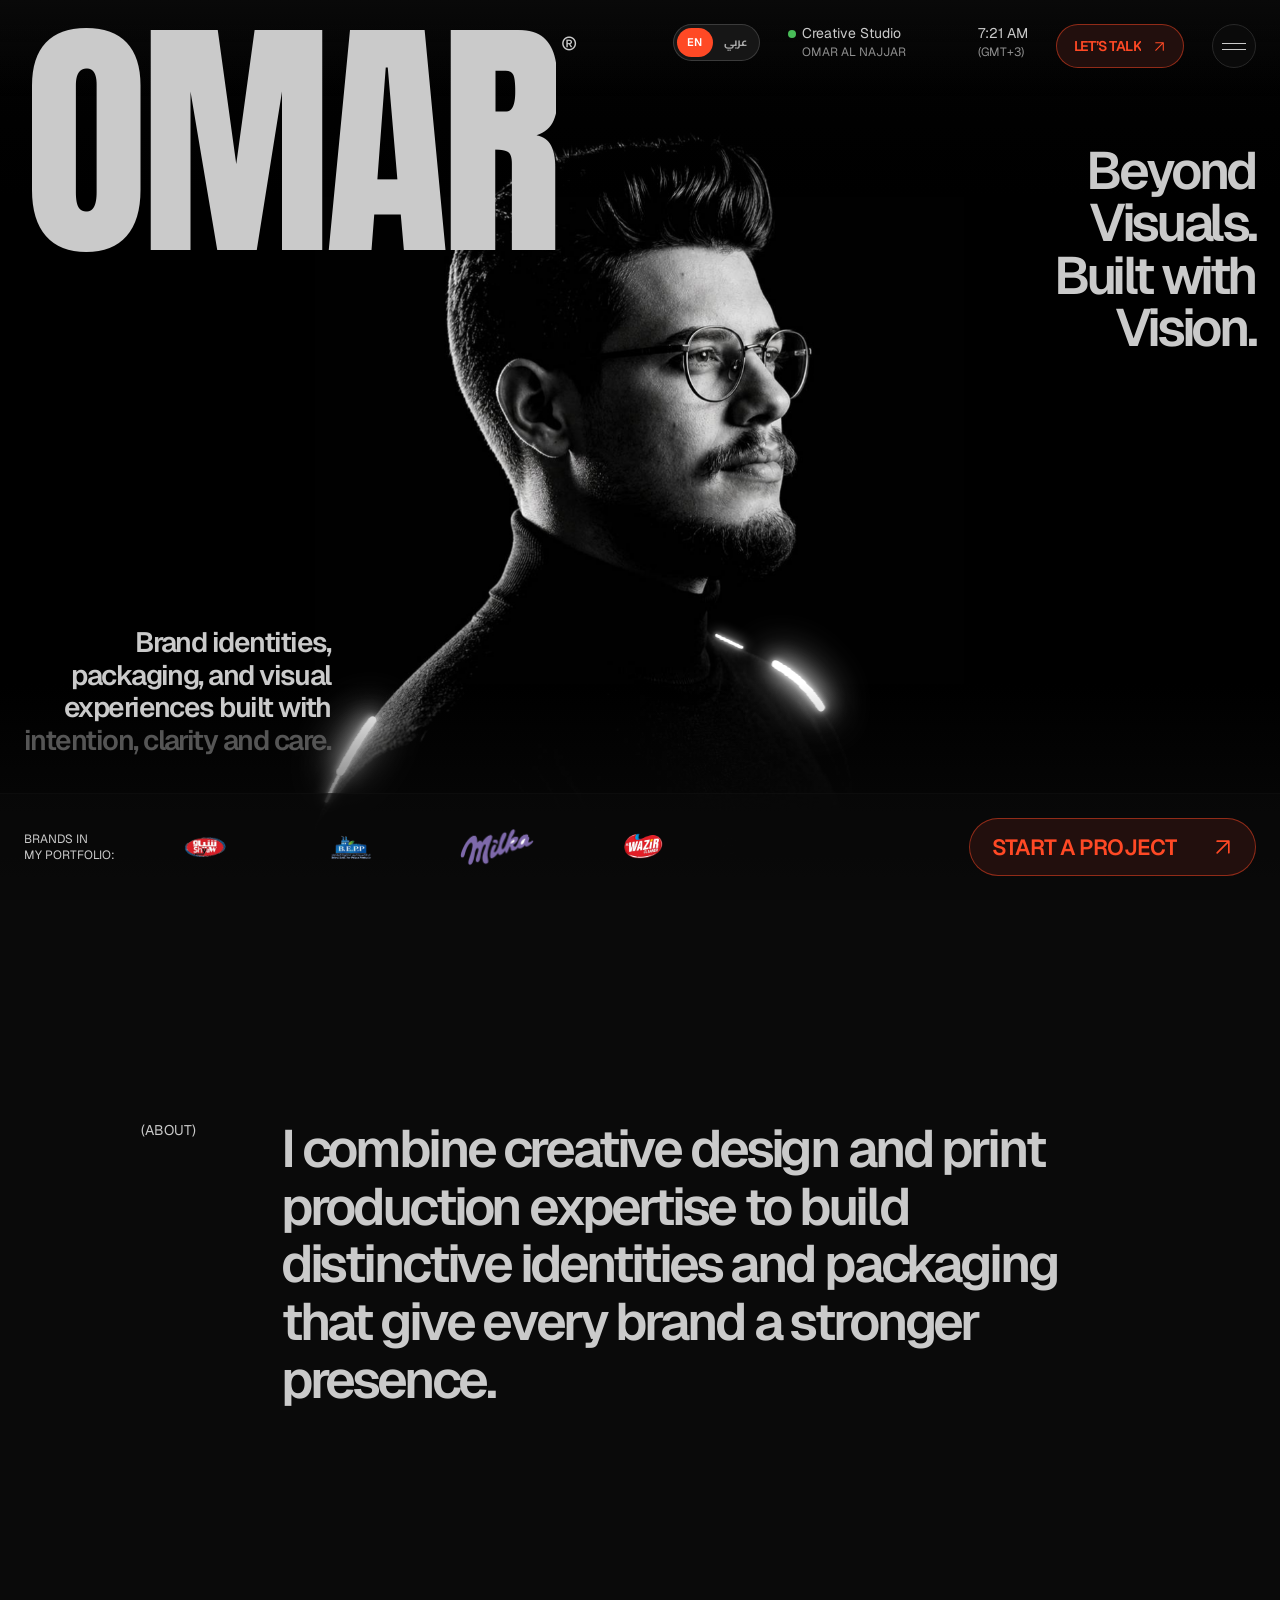
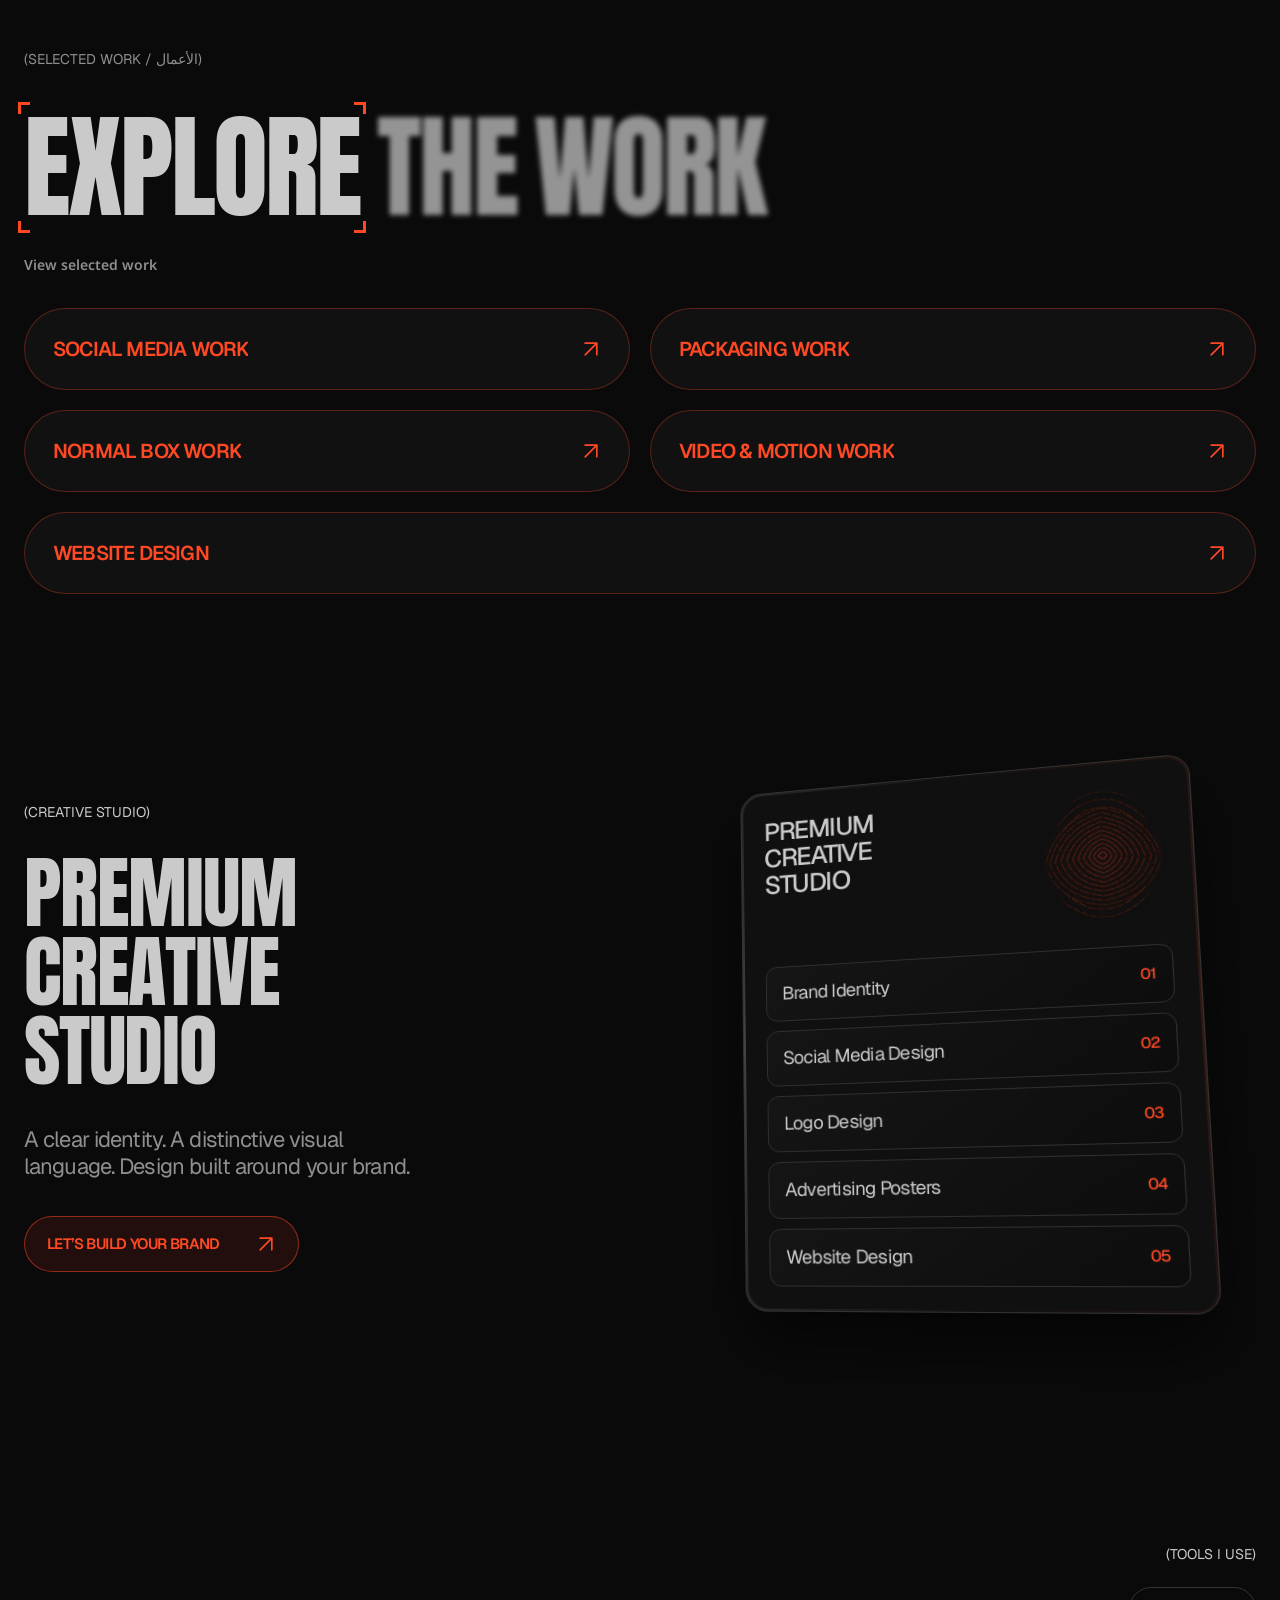
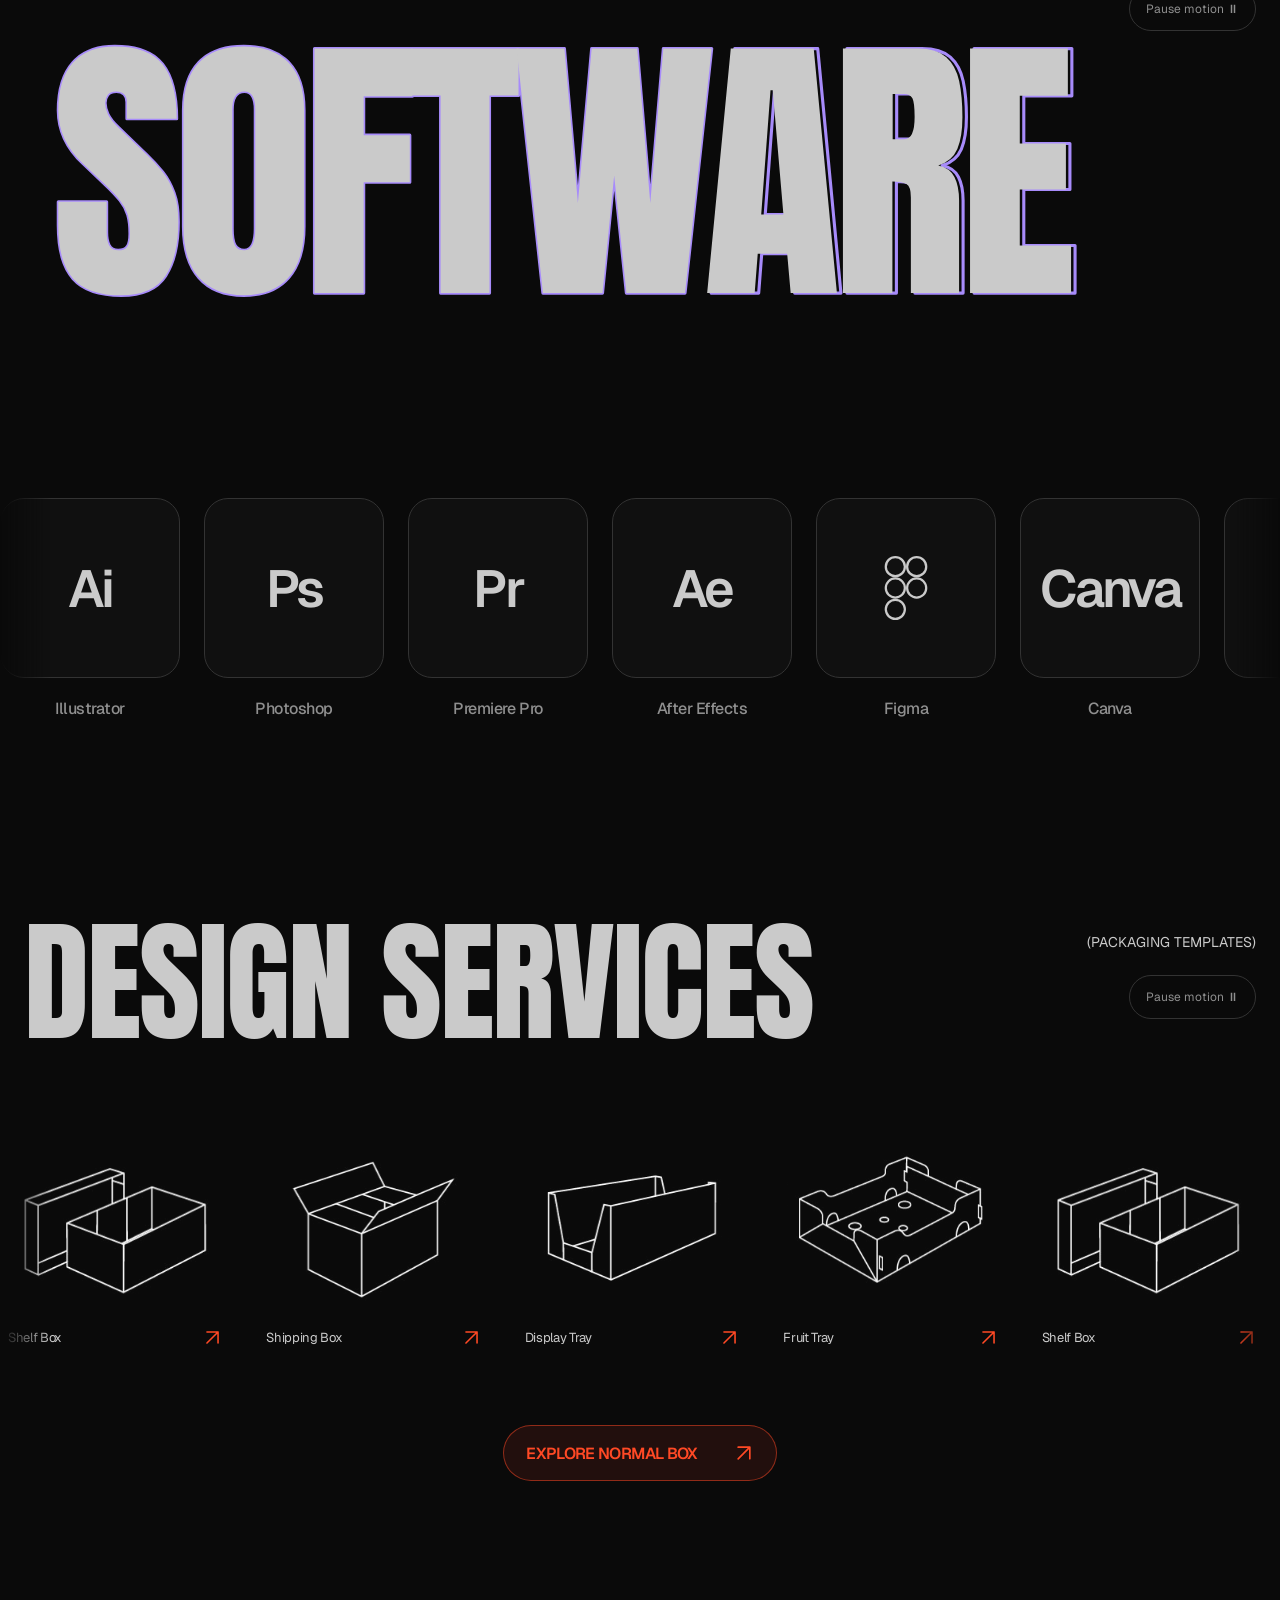
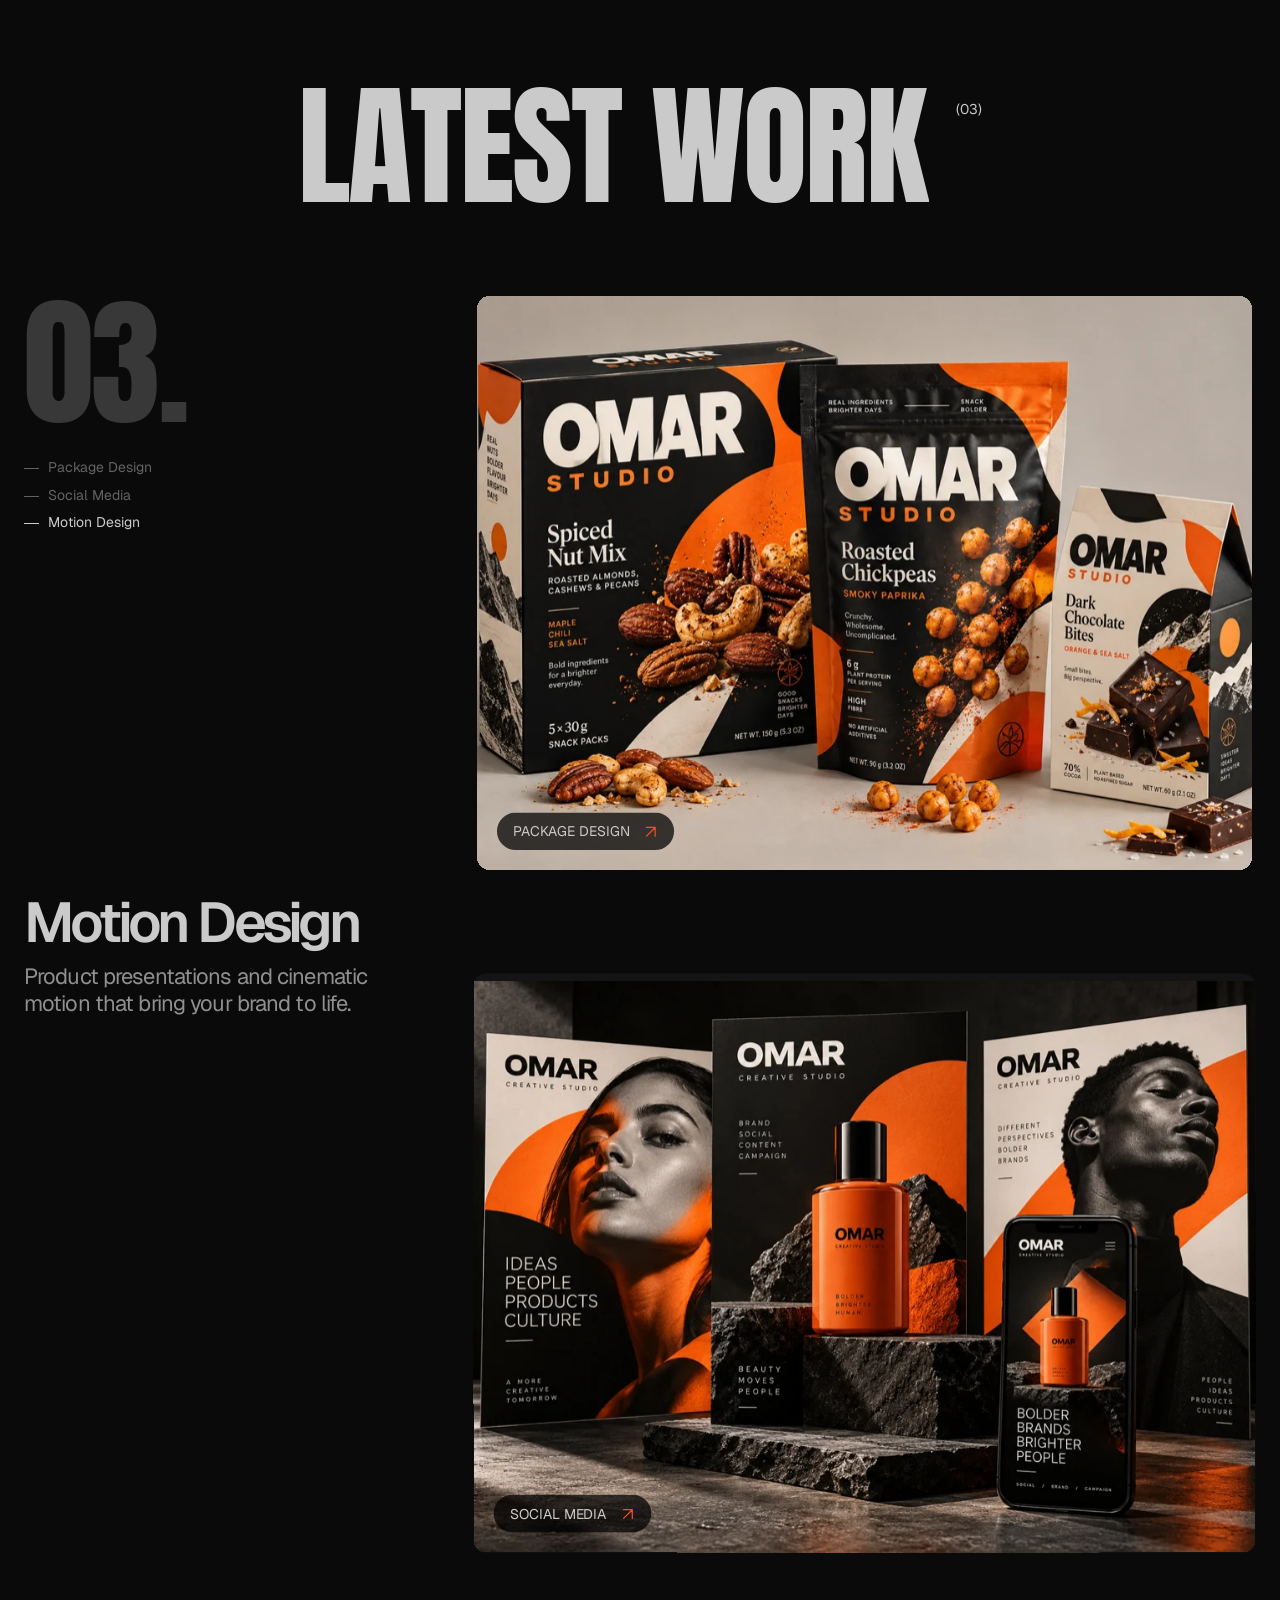
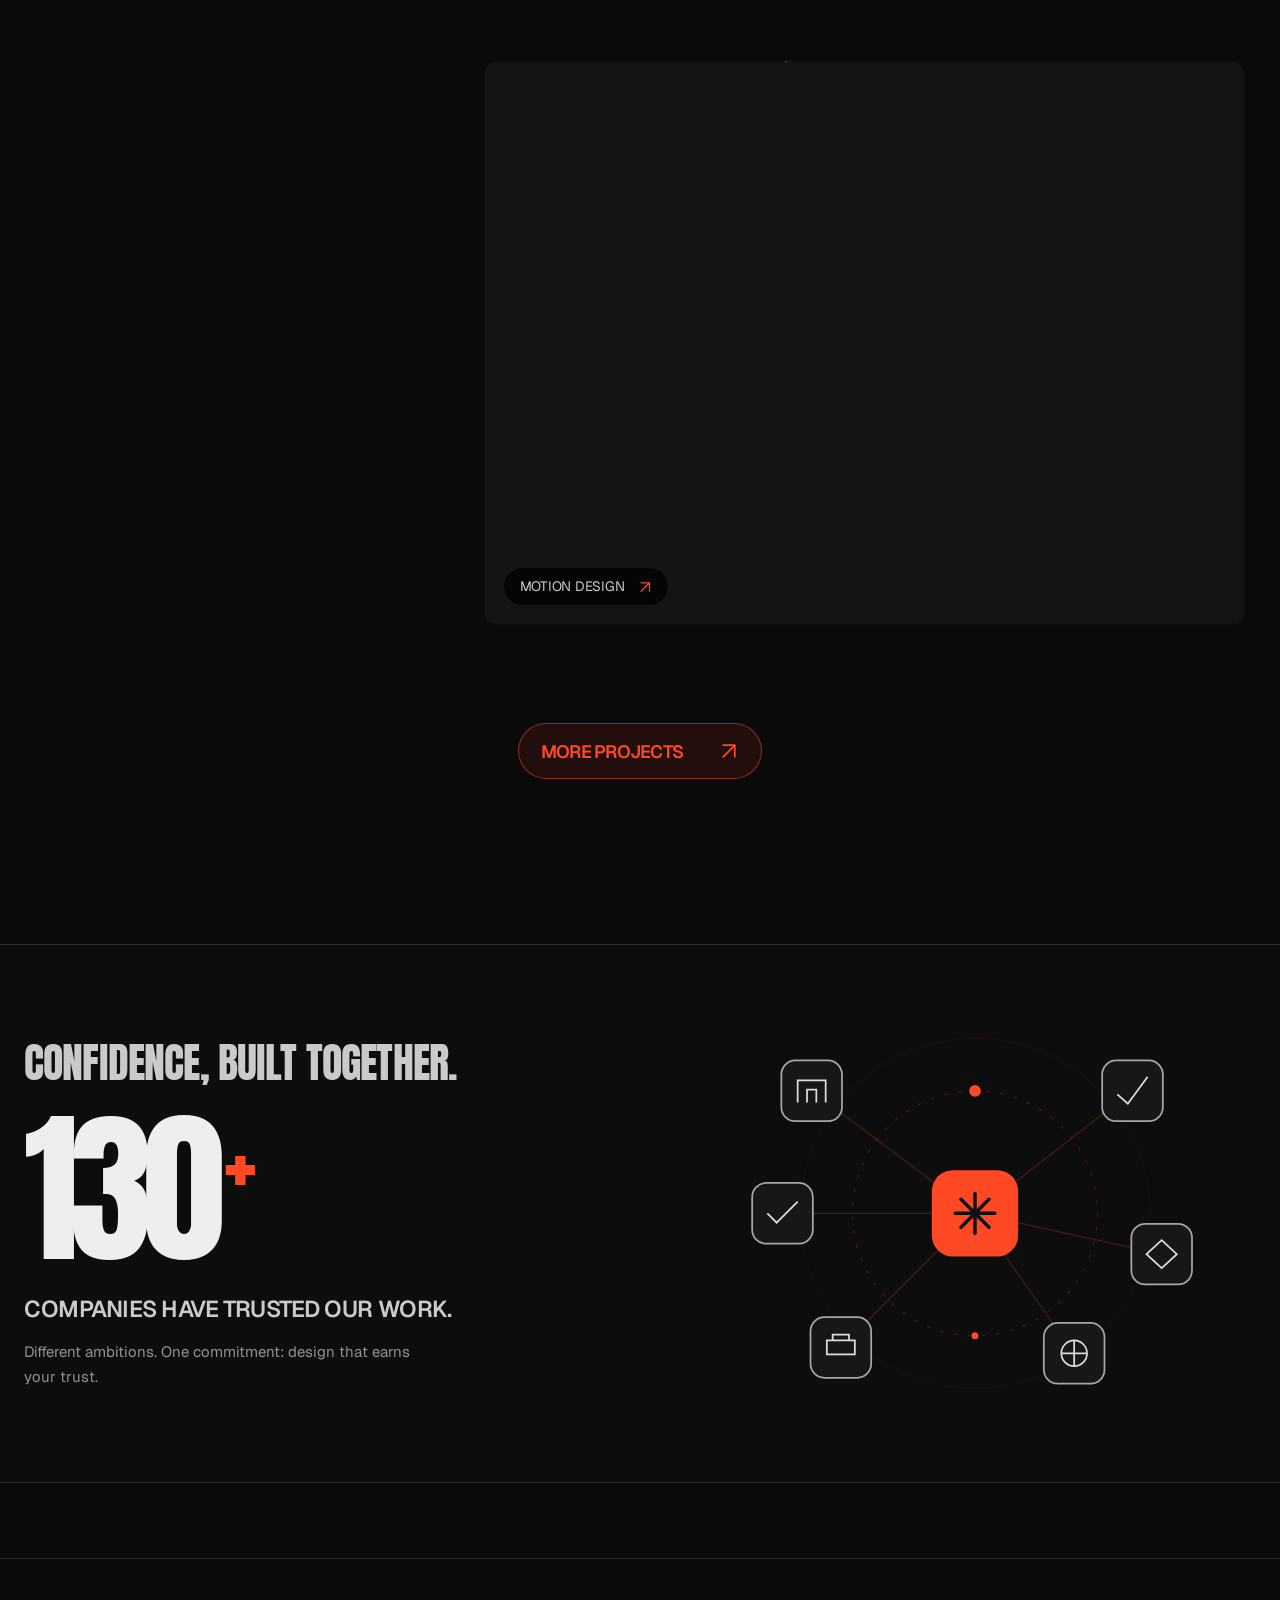
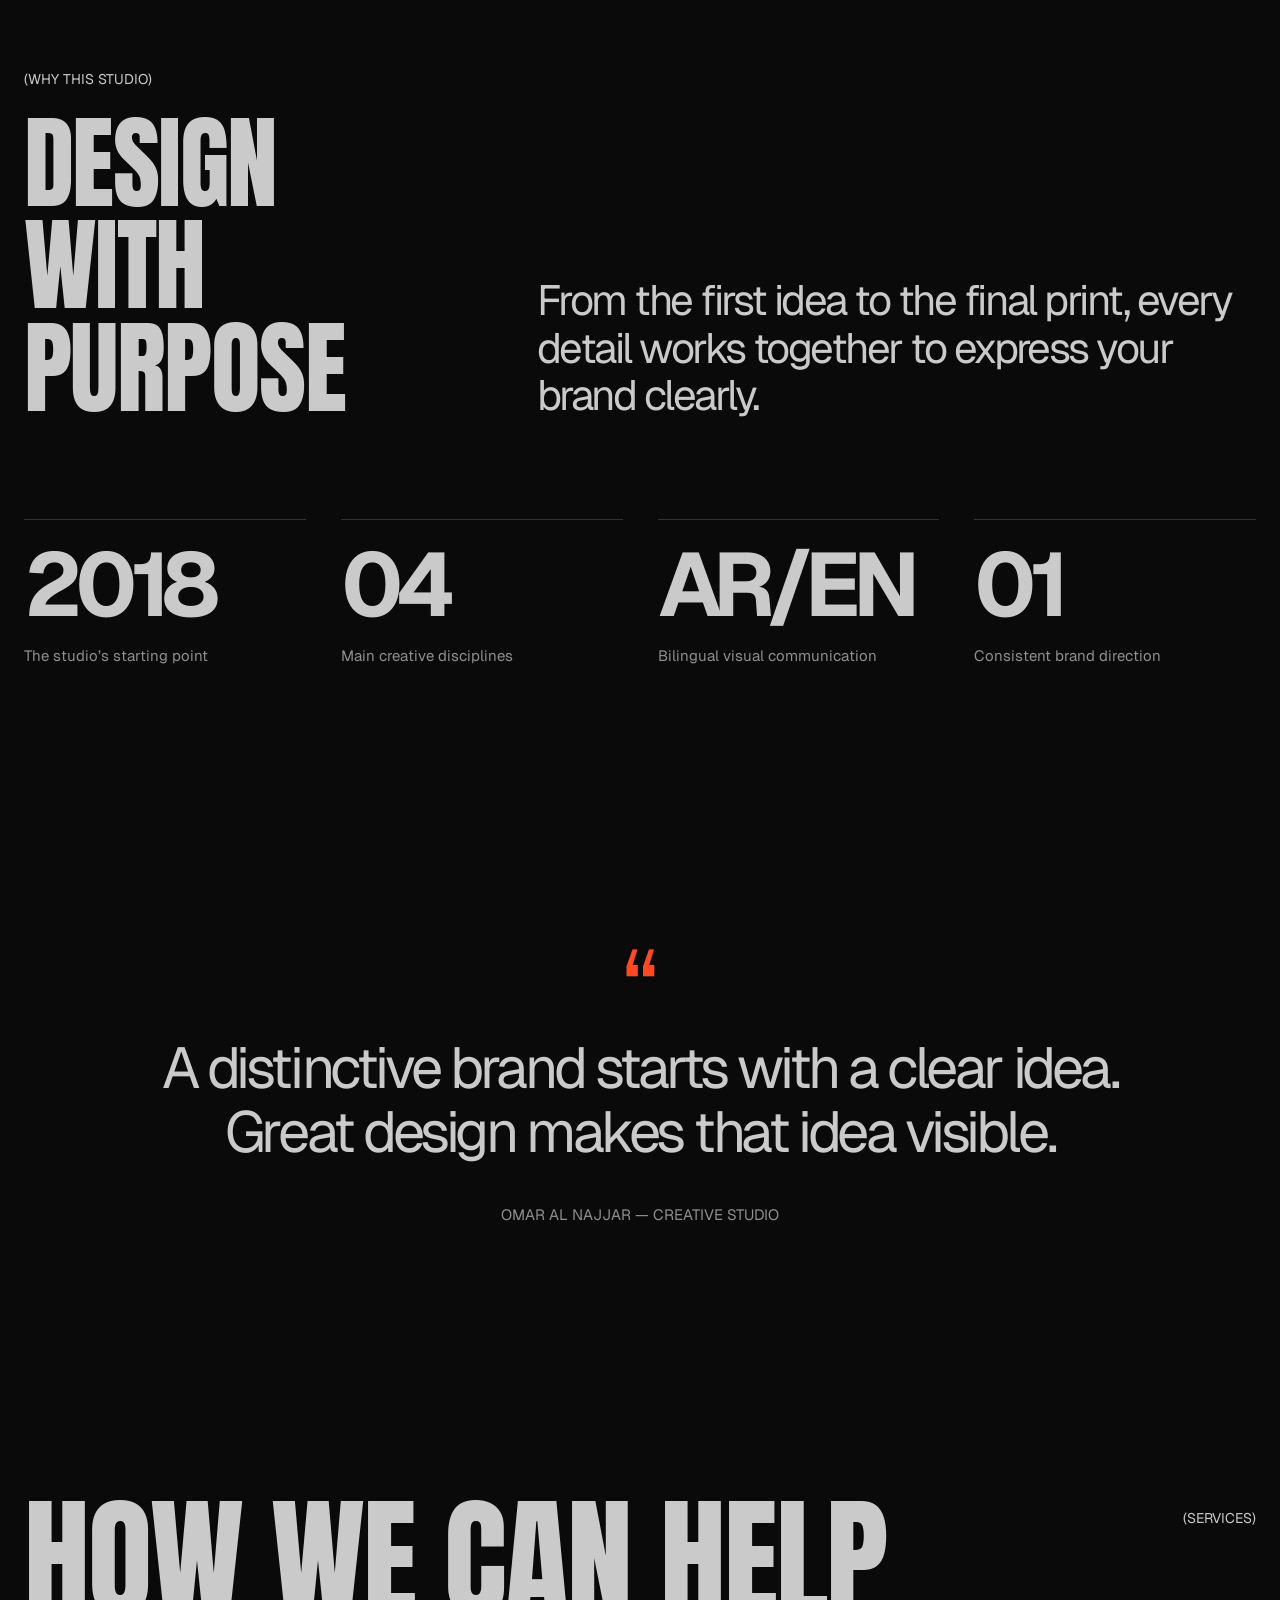
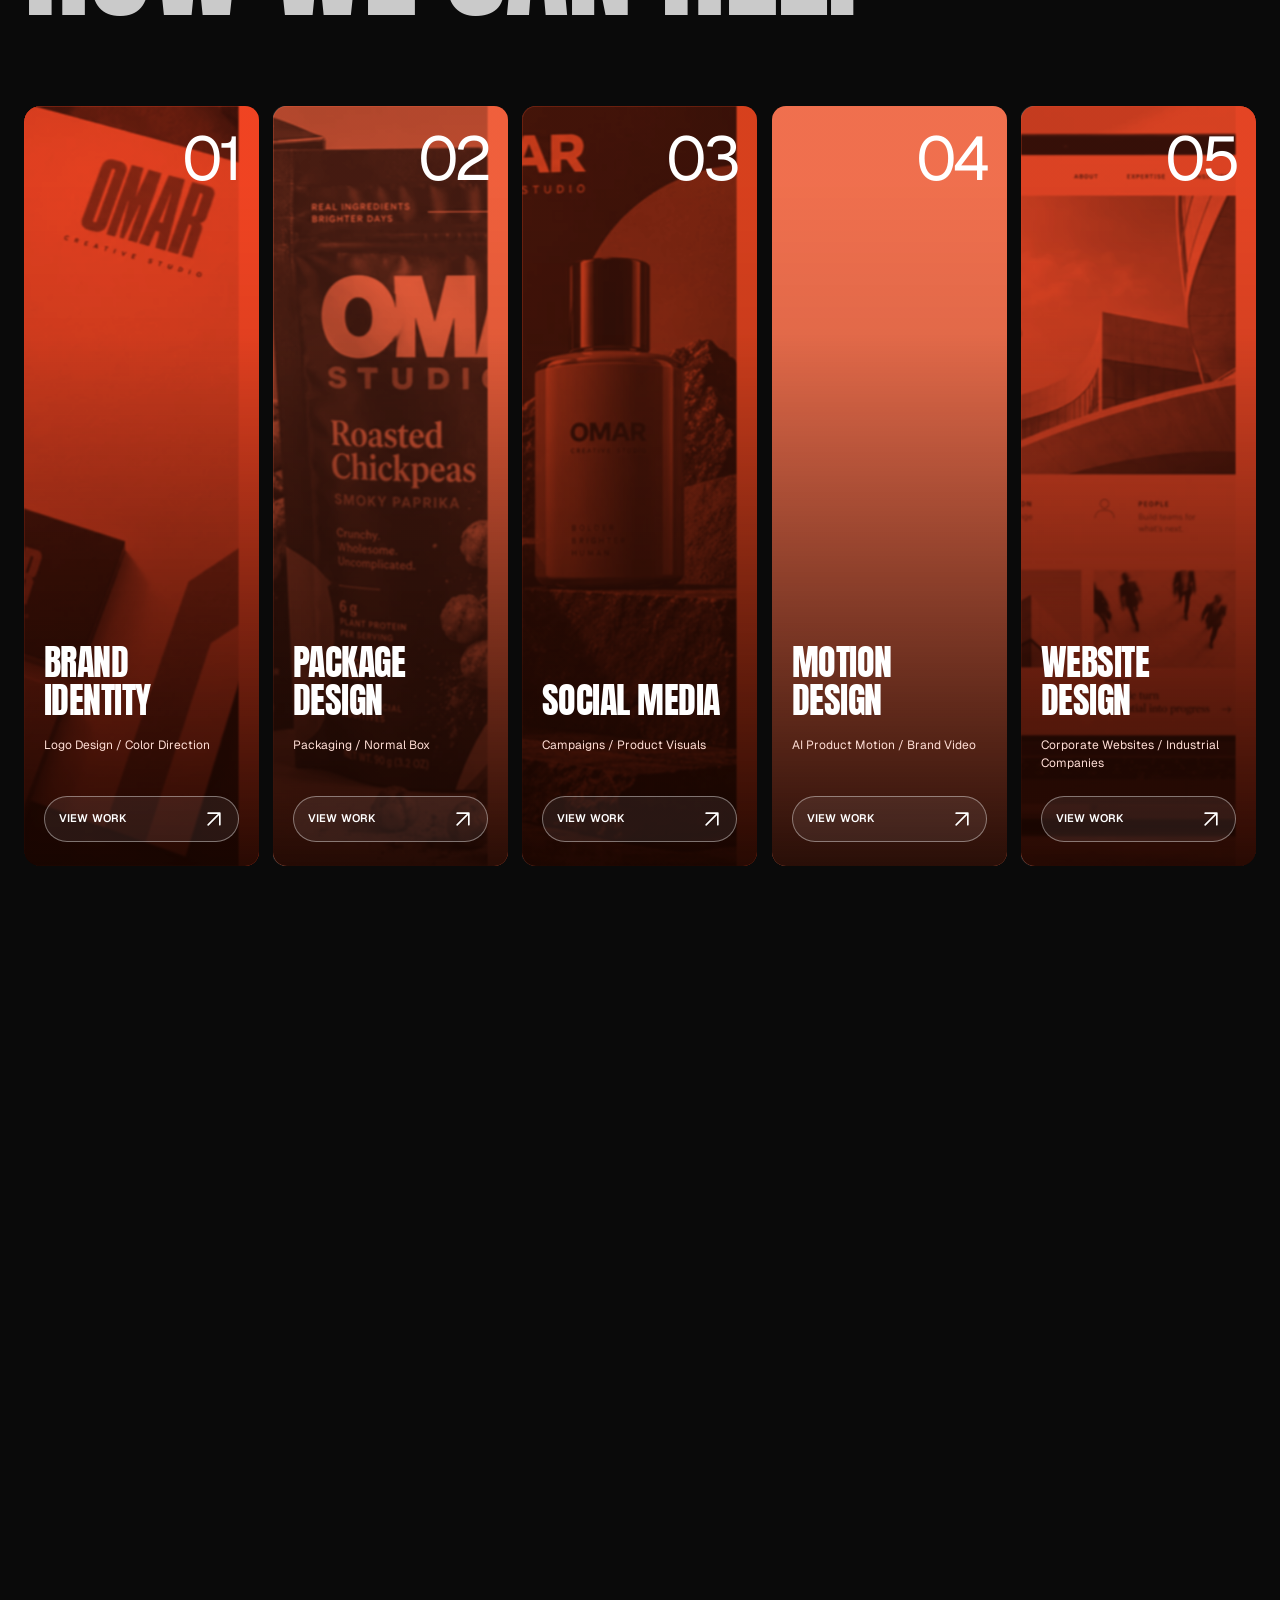
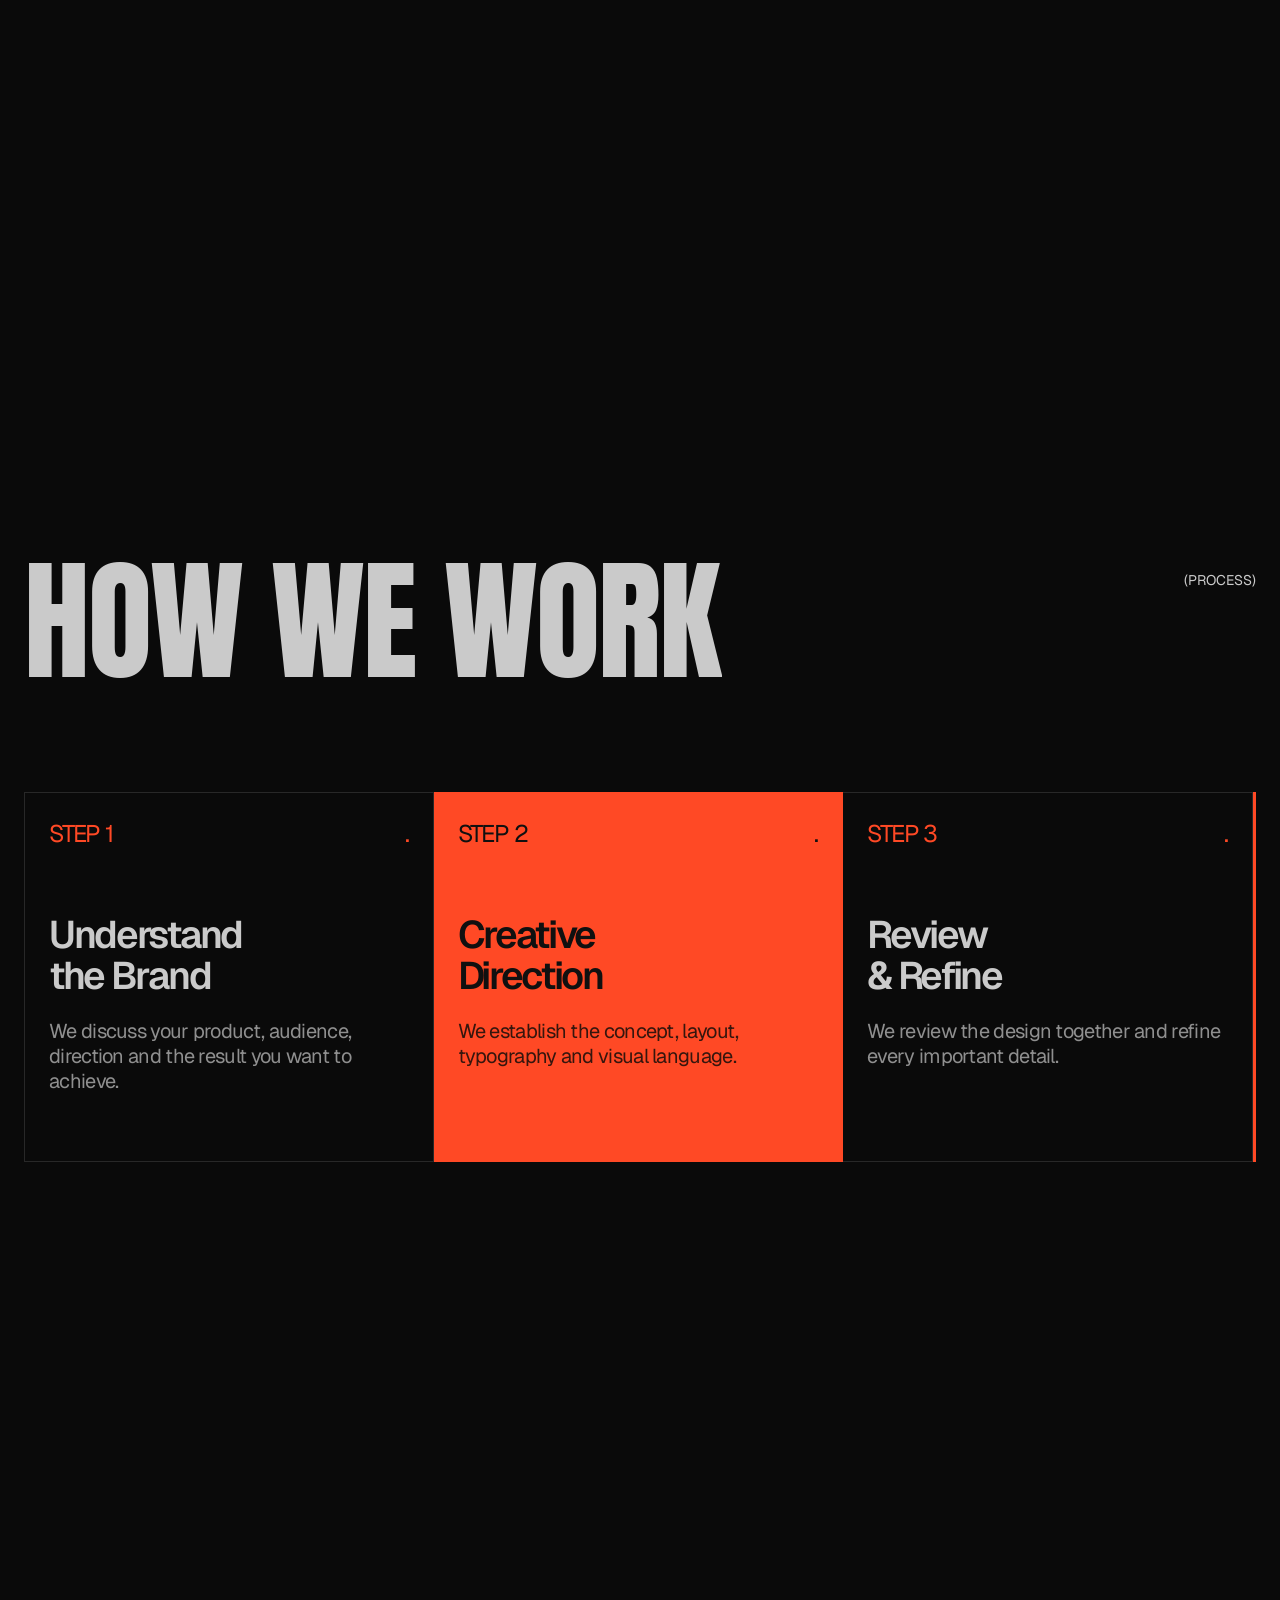
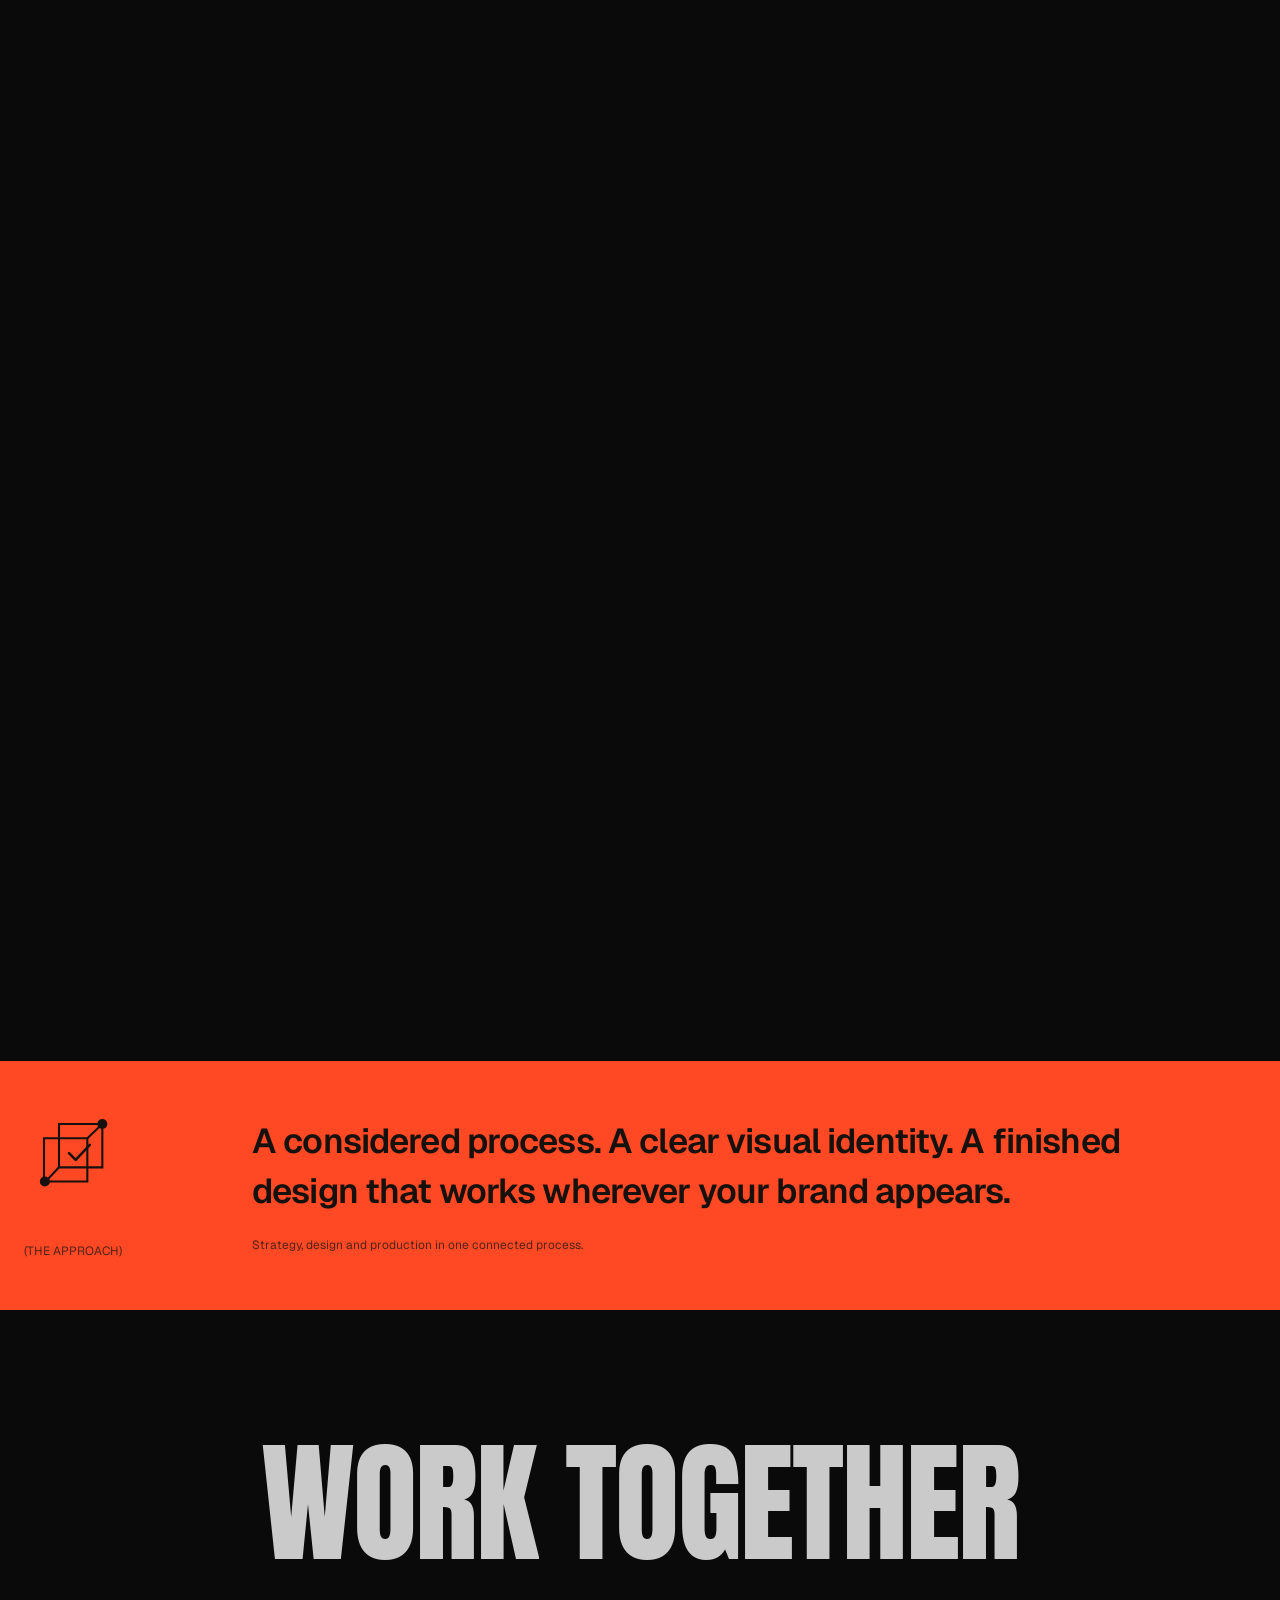
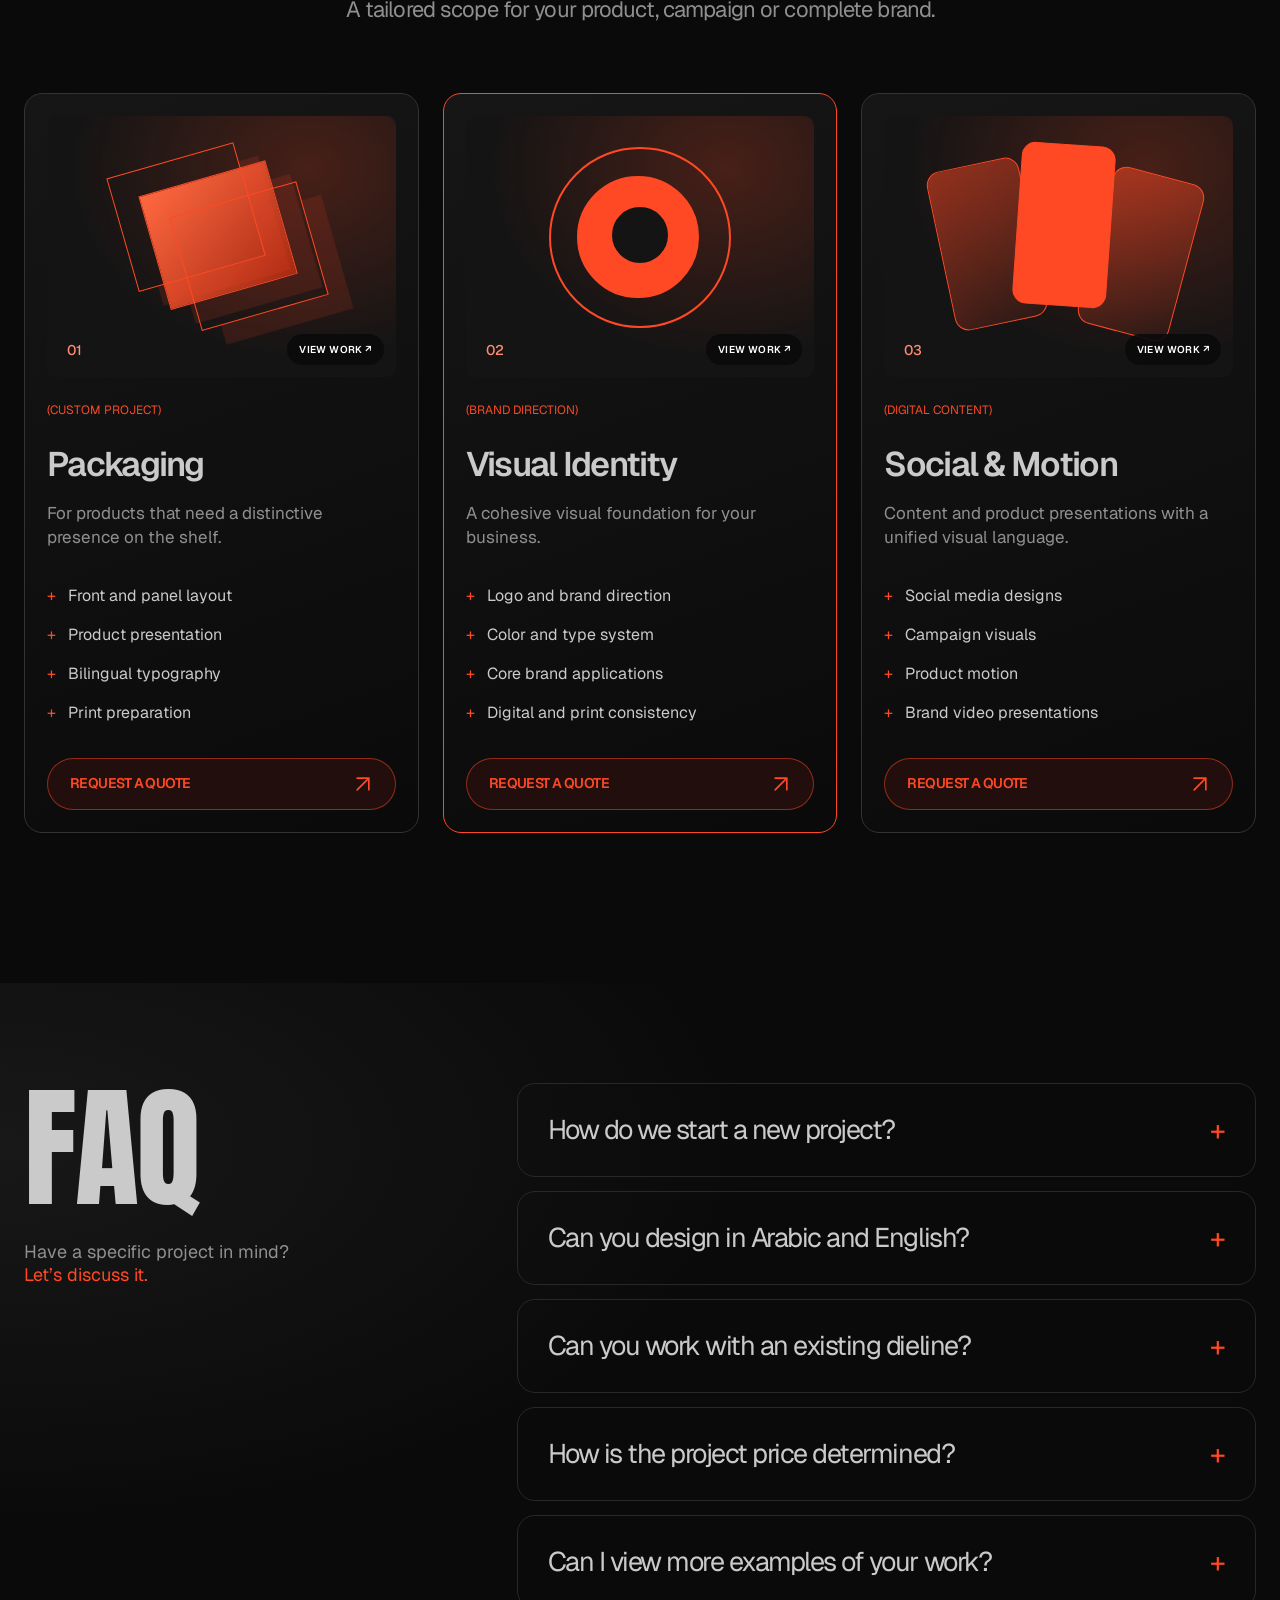
==== commit b1406135: "3" ====
--- a/index.html
+++ b/index.html
@@ -246,6 +246,12 @@
 </style><style id="arabic-layout-refinement">html[lang=ar] .hero-side-title{width:350px;font-size:clamp(36px,4.5vw,65px);line-height:1.28}html[lang=ar] .menu-links a,html[lang=ar] .menu-links button{line-height:1.55;letter-spacing:0;white-space:normal}html[lang=ar] .service-scene-tags{line-height:1.7}html[lang=ar] .process-step h3{line-height:1.5}html[lang=ar] .insta-editorial-ar{text-align:right}@media(max-width:700px){html[lang=ar] .hero-side-title{width:190px;max-width:53%;font-size:30px;line-height:1.28}html[lang=ar] .menu-links a,html[lang=ar] .menu-links button{font-size:clamp(25px,8.5vw,36px);line-height:1.65;padding:17px 0}html[lang=ar] .quick-links .roll-btn{padding:14px 12px;gap:8px}html[lang=ar] .quick-links .roll-arrow{font-size:16px}html[lang=ar] .hero-bottom .roll-btn{font-size:13px}}
 </style><style id="mobile-templates-and-arabic-font-fix">.motion-section .motion-rail{direction:ltr;text-align:left;min-height:180px}.motion-section .rail-track,.motion-section .rail-group{direction:ltr}.templates-section{display:block;visibility:visible;opacity:1}.templates-section .section-top{opacity:1;transform:none}.templates-section .template-card{display:block;visibility:visible;flex-shrink:0}.template-art{min-height:135px}.template-art img{display:block;visibility:visible;opacity:1}html[lang=ar] body,html[lang=ar] body *:not(svg):not(path):not(rect):not(circle):not(line):not(polyline):not(polygon):not(use):not(defs):not(filter){font-family:OmarArabic,'Noto Sans Arabic',sans-serif!important}html[lang=ar] .wordmark,html[lang=ar] .wordmark *{font-family:Anton,sans-serif!important}html[lang=ar] .template-caption{direction:rtl;text-align:right;letter-spacing:0}html[lang=ar] .tool-card h3{font-family:OmarArabic,'Noto Sans Arabic',sans-serif!important}@media(max-width:700px){.templates-section .motion-rail{min-height:200px;padding:12px 0 20px}.templates-section .template-card{width:200px}.templates-section .template-art{height:160px;aspect-ratio:auto;min-height:160px}.templates-section .template-art img{filter:none!important;mix-blend-mode:screen;width:90%;height:90%;object-fit:contain}.templates-section .section-top{display:flex;flex-wrap:wrap;gap:20px;margin-bottom:25px}.templates-section .motion-meta{width:100%;justify-content:space-between}.templates-section .rail-track{margin-left:0;margin-right:0}html[lang=ar] .templates-section .section-title{font-size:clamp(32px,9vw,50px)}} </style><style id="process-colors-only">.process-step:nth-child(odd){background:#0a0a0a}.process-step:nth-child(even){background:#ff4925;border-color:#ff4925}.process-step:nth-child(even) .step,.process-step:nth-child(even) .step span,.process-step:nth-child(even) h3{color:#101010}.process-step:nth-child(even) p{color:#35160e}</style><style id="approach-refined-vector-layout">.philosophy{padding:48px var(--gutter);margin:24px 0 48px;display:grid;grid-template-columns:180px minmax(0,1fr);align-items:center;gap:48px;min-height:0;height:auto;isolation:isolate}.philosophy>div:first-child{display:flex;flex-direction:column;align-items:flex-start;gap:16px}.philosophy-mark{width:100px;height:100px;font-size:0;line-height:0;animation:none!important;transform:none!important;position:relative;inset:auto;flex-shrink:0;color:#16110f}.philosophy-mark svg{display:block;width:100%;height:100%}.philosophy h3,.philosophy h3.text-reveal{font-size:clamp(25px,2.7vw,42px);line-height:1.45;letter-spacing:-.025em;margin:0;max-width:950px;color:#17110d}.philosophy h3 .word{color:#17110d!important;filter:none;transform:none;opacity:1}.philosophy small{font-size:12px;line-height:1.7;display:block;letter-spacing:0}.philosophy>div:last-child>small{margin-top:18px;max-width:650px}.philosophy>div{min-width:0}html[lang=ar] .philosophy h3.text-reveal{font-size:clamp(25px,2.5vw,38px);line-height:1.65}html[lang=ar] .philosophy small{font-family:OmarArabic,sans-serif;font-weight:600}@media(max-width:700px){.philosophy{padding:28px 24px 32px;margin:20px 0 40px;grid-template-columns:minmax(0,1fr);gap:22px}.philosophy>div:first-child{flex-direction:row;align-items:center;justify-content:space-between;gap:20px}.philosophy-mark{width:64px;height:64px}.philosophy h3,.philosophy h3.text-reveal{font-size:25px;line-height:1.45}.philosophy small{font-size:11px;line-height:1.8}.philosophy>div:last-child>small{margin-top:16px}html[lang=ar] .philosophy h3.text-reveal{font-size:26px;line-height:1.65}}@media(max-width:360px){html[lang=ar] .philosophy h3.text-reveal{font-size:23px}}
 </style><style id="trust-companies-section">.trust-section{padding:70px var(--gutter);margin:25px 0 75px;border-top:1px solid #303030;border-bottom:1px solid #303030;display:grid;grid-template-columns:1.1fr 1fr;gap:50px;align-items:center;overflow:hidden;background:#0d0d0d}.trust-heading{font-size:clamp(26px,3.3vw,48px);line-height:1.15;letter-spacing:-.02em;margin:0 0 24px;max-width:540px}.trust-number{font:400 clamp(110px,13vw,210px)/.95 Anton,Impact,sans-serif;letter-spacing:-.055em;display:flex;align-items:flex-start;gap:8px;direction:ltr;width:max-content;color:#eee}.trust-plus{color:#ff4925;font-size:.55em;line-height:1.1}.trust-copy h3{font-size:clamp(16px,1.8vw,25px);margin:24px 0 12px;line-height:1.5;letter-spacing:-.02em}.trust-copy p{color:#929292;max-width:420px;font-size:15px;line-height:1.7;margin:0}.trust-network{width:100%;max-width:490px;justify-self:center;color:#ff49253f}.trust-network svg{display:block;width:100%;height:auto}.trust-node{fill:#171717;stroke:#a6a6a6;stroke-width:1.5}.trust-node path,.trust-node circle{fill:none;stroke:#ddd}.trust-orbit{transform-origin:210px 170px;animation:trust-orbit-turn 24s linear infinite;animation-play-state:paused}.trust-links{animation:trust-links-pulse 4s ease-in-out infinite;animation-play-state:paused}.trust-live .trust-orbit,.trust-live .trust-links{animation-play-state:running}@keyframes trust-orbit-turn{to{transform:rotate(360deg)}}@keyframes trust-links-pulse{50%{opacity:.4}}html[lang=ar] .trust-heading{font-size:clamp(28px,3vw,44px);line-height:1.5}html[lang=ar] .trust-copy h3{font-weight:900}html[lang=ar] .trust-copy .trust-number,html[lang=ar] .trust-number span{font-family:Anton,Impact,sans-serif!important;font-weight:400}html[lang=ar] .trust-number{margin-left:auto}@media(max-width:700px){.trust-section{grid-template-columns:minmax(0,1fr);gap:28px;padding:38px 24px;margin:15px 0 45px}.trust-heading{font-size:32px;margin-bottom:20px}.trust-number{font-size:130px}.trust-copy h3{font-size:17px;margin-top:20px}.trust-copy p{font-size:13px}.trust-network{max-width:320px}html[lang=ar] .trust-heading{font-size:30px}html[lang=ar] .trust-copy h3{font-size:20px}}@media(prefers-reduced-motion:reduce){.trust-orbit,.trust-links{animation:none}}</style><style id="arabic-typesetting-spacing-fix">html[lang=ar] body{font-synthesis:none;text-rendering:optimizeLegibility}html[lang=ar] :is(h1,h2,h3,p,a,button,small,span,li,label,summary){letter-spacing:normal!important;word-spacing:.035em;font-kerning:normal;font-feature-settings:"kern" 1,"liga" 1,"calt" 1,"mark" 1,"mkmk" 1}html[lang=ar] .trust-heading,html[lang=ar] .trust-copy h3,html[lang=ar] .radar-project-caption h3{line-height:1.65;padding-block:4px;overflow:visible}html[lang=ar] .trust-copy p,html[lang=ar] .philosophy small{line-height:1.95}html[lang=ar] .trust-number,html[lang=ar] .trust-number span,html[lang=ar] .wordmark,html[lang=ar] .wordmark span{word-spacing:normal}html[lang=ar] .true-focus-title .tf-word{padding-block:3px}html[lang=ar] .roll-label{padding-block:2px}html[lang=ar] .section-title{overflow:visible}html[lang=ar] .gallery-tabs button{line-height:1.7}
+</style><style id="arabic-desktop-hero-and-brand-fix">
+/* Keep the physical header composition stable in either reading direction. */
+.site-header{direction:ltr}.header-tools{direction:ltr}html[lang=ar] .wordmark{transform-origin:top left}html[lang=ar] .header-tools .availability{direction:rtl;text-align:right}
+.client-strip,.client-logo-track,.client-logo-group{direction:ltr}.client-strip{flex:1;min-width:0}.trusted{flex:1}.client-strip img{opacity:.85;filter:grayscale(1);object-fit:contain}.client-logo-group img{width:110px;height:42px}
+@media(min-width:701px){html[lang=ar] .hero-side-title{top:22%;width:300px;max-width:30%;font-size:clamp(30px,3.15vw,52px);line-height:1.5}html[lang=ar] .hero-side-title .lang-line{line-height:1.5}html[lang=ar] .hero-summary{font-size:clamp(20px,1.8vw,28px);line-height:1.8;max-width:340px}}
+@media(max-width:700px){.client-logo-group img{width:88px;height:32px}}
 </style></head>
 <body>
 <svg aria-hidden="true" focusable="false" width="0" height="0" style="position:absolute;pointer-events:none"><defs><filter id="introLogoBlack" color-interpolation-filters="sRGB"><feColorMatrix type="matrix" values="0 0 0 0 0  0 0 0 0 0  0 0 0 0 0  .2126 .7152 .0722 0 0"/><feComponentTransfer><feFuncA type="linear" slope="1.6" intercept="-.12"/></feComponentTransfer></filter></defs></svg>
@@ -378,7 +384,7 @@
 <div class="overlay" id="socialPage" role="dialog" aria-modal="true" aria-label="Social media portfolio" aria-hidden="true" inert><div class="overlay-head"><h2>Social Media Designs</h2><button class="close-button" onclick="closeSocialPage()" aria-label="Close social gallery">✕</button></div><div class="gallery-tabs" id="socialTabs"></div><div class="overlay-scroll"><div class="gallery-grid" id="socialGrid"></div></div></div>
 <div class="overlay" id="packagePage" role="dialog" aria-modal="true" aria-label="Packaging portfolio" aria-hidden="true" inert><div class="overlay-head"><h2>Package Design</h2><button class="close-button" onclick="closePackagePage()" aria-label="Close packaging gallery">✕</button></div><div class="gallery-tabs" id="packageTabs"></div><div class="overlay-scroll"><div class="gallery-grid" id="packageGrid"></div></div></div>
 <div class="overlay" id="aiVideoPage" role="dialog" aria-modal="true" aria-label="Motion portfolio" aria-hidden="true" inert><div class="overlay-head"><h2>AI & Corporate Motion</h2><button class="close-button" onclick="closeAiVideoPage()" aria-label="Close video gallery">✕</button></div><div class="overlay-scroll" id="videoScroll"><div class="video-grid" id="videoGrid"></div></div></div>
-<script type="application/json" id="portfolioData">{"social":[{"src":"assets/social-restaurant.webp","alt":"FLAME — Restaurant Campaign — concept social advertisement","cat":"food","name":"FLAME — Restaurant Campaign"},{"src":"assets/social-realestate.webp","alt":"NOVA — Real Estate Campaign — concept social advertisement","cat":"property","name":"NOVA — Real Estate Campaign"},{"src":"assets/social-fashion.webp","alt":"FORM — Fashion Campaign — concept social advertisement","cat":"fashion","name":"FORM — Fashion Campaign"},{"src":"assets/social-technology.webp","alt":"PULSE — Technology Campaign — concept social advertisement","cat":"tech","name":"PULSE — Technology Campaign"},{"src":"assets/social-fitness.webp","alt":"DRIVE — Fitness Campaign — concept social advertisement","cat":"fitness","name":"DRIVE — Fitness Campaign"},{"src":"assets/social-automotive.webp","alt":"VELO — Automotive Campaign — concept social advertisement","cat":"auto","name":"VELO — Automotive Campaign"},{"src":"assets/social-travel.webp","alt":"ROAM — Travel Campaign — concept social advertisement","cat":"travel","name":"ROAM — Travel Campaign"},{"src":"assets/social-medical.webp","alt":"CLARA — Dental Campaign — concept social advertisement","cat":"medical","name":"CLARA — Dental Campaign"},{"src":"assets/social-coffee.webp","alt":"Premium MIRA coffee social campaign","cat":"food","name":"MIRA — Coffee Campaign"},{"src":"assets/social-snack.webp","alt":"Premium OMAR snack social campaign","cat":"food","name":"OMAR — Snack Campaign"},{"src":"assets/social-beauty.webp","alt":"Premium AURA skincare social campaign","cat":"beauty","name":"AURA — Beauty Campaign"},{"src":"assets/omar-social.webp","alt":"OMAR Creative Studio campaign identity concept","cat":"brand","name":"OMAR — Social Campaign"},{"src":"branding-preview","alt":"OMAR Creative Studio branding concept — premium identity mockup","cat":"brand","name":"OMAR — Branding Concept"},{"src":"assets/social_01_mira_signature_sips.webp","alt":"Mira Coffee Signature Sips","cat":"food","name":"Mira Coffee Signature Sips"},{"src":"assets/social_02_mira_identity.webp","alt":"Mira Coffee Visual Identity","cat":"brand","name":"Mira Coffee Visual Identity"},{"src":"assets/social_03_mira_opening_offer.webp","alt":"Mira Coffee Grand Opening Offer","cat":"food","name":"Mira Coffee Grand Opening Offer"},{"src":"assets/social_04_stonevia_helmet.webp","alt":"Stonevia Construction Helmet Branding","cat":"brand","name":"Stonevia Construction Helmet Branding"},{"src":"assets/social_05_stonevia_uniform.webp","alt":"Stonevia Construction Uniform Set","cat":"product","name":"Stonevia Construction Uniform Set"},{"src":"assets/social_06_stonevia_vehicle.webp","alt":"Stonevia Construction Vehicle Branding","cat":"brand","name":"Stonevia Construction Vehicle Branding"}],"package":[{"src":"assets/normalbox_01.webp","alt":"Gable Food Box Concepts","cat":"normalbox","name":"Gable Food Box Concepts"},{"src":"assets/normalbox_02.webp","alt":"Candy Safari Cube Boxes","cat":"normalbox","name":"Candy Safari Cube Boxes"},{"src":"assets/normalbox_03.webp","alt":"Premium Drawer Kit Box","cat":"normalbox","name":"Premium Drawer Kit Box"},{"src":"assets/normalbox_04.webp","alt":"Sliding Sleeve Box Mockup","cat":"normalbox","name":"Sliding Sleeve Box Mockup"},{"src":"assets/normalbox_05.webp","alt":"Square Box Floating Mockup","cat":"normalbox","name":"Square Box Floating Mockup"},{"src":"assets/normalbox_06.webp","alt":"Kraft Handle Box Mockup","cat":"normalbox","name":"Kraft Handle Box Mockup"},{"src":"assets/normalbox_07.webp","alt":"Branded Shipping Box Stack","cat":"normalbox","name":"Branded Shipping Box Stack"},{"src":"assets/normalbox_08.webp","alt":"Tall Minimalist Carton Mockup","cat":"normalbox","name":"Tall Minimalist Carton Mockup"},{"src":"assets/normalbox_09.webp","alt":"YAY Party Time Long Boxes","cat":"normalbox","name":"YAY Party Time Long Boxes"},{"src":"assets/normalbox_10.webp","alt":"Safeguard Mailer Box Set","cat":"normalbox","name":"Safeguard Mailer Box Set"},{"src":"assets/normalbox_11.webp","alt":"Sekai Red Shipping Box Set","cat":"normalbox","name":"Sekai Red Shipping Box Set"},{"src":"assets/normalbox_12.webp","alt":"Crunch Pops Normal Box","cat":"normalbox","name":"Crunch Pops Normal Box"},{"src":"assets/image_014_6ac3c36e949b.jpg","alt":"WOW CHOW Packaging","cat":"food","name":"WOW CHOW Packaging"},{"src":"assets/image_015_02adf3b963e2.jpg","alt":"Chocolate Crepes Package","cat":"sweets","name":"Chocolate Crepes Package"},{"src":"assets/image_016_2e58159778e7.jpg","alt":"Cookie Dough Cups","cat":"sweets","name":"Cookie Dough Cups"},{"src":"assets/image_017_070d7c7f33e3.jpg","alt":"Choco Bites Cereal","cat":"sweets","name":"Choco Bites Cereal"},{"src":"assets/image_018_fd7df2e134e0.jpg","alt":"Vermicelli Packaging","cat":"food","name":"Vermicelli Packaging"},{"src":"assets/image_019_57b708f501fa.jpg","alt":"Chipsy Music Package","cat":"snacks","name":"Chipsy Music Package"},{"src":"assets/image_020_0a98aa8b6487.jpg","alt":"Milka Chocolate Spread","cat":"sweets","name":"Milka Chocolate Spread"},{"src":"assets/image_021_8c138a6920d2.jpg","alt":"Crony Chips Package","cat":"snacks","name":"Crony Chips Package"},{"src":"assets/image_022_32f7ca8d933f.jpg","alt":"Cereal Bar Campaign","cat":"food","name":"Cereal Bar Campaign"},{"src":"assets/image_023_09b8791f4f83.jpg","alt":"Jadda Chocodate Package","cat":"sweets","name":"Jadda Chocodate Package"},{"src":"assets/image_024_8e5f32ec5ba2.jpg","alt":"Quick Pasta Packs","cat":"food","name":"Quick Pasta Packs"},{"src":"assets/image_025_dbd3f331d55a.jpg","alt":"Bold Tube Boxes","cat":"other","name":"Bold Tube Boxes"},{"src":"assets/image_026_493018a8108b.jpg","alt":"Doughlicious Boxes","cat":"sweets","name":"Doughlicious Boxes"},{"src":"assets/image_027_9cba528768a0.jpg","alt":"Maggi Promo Package","cat":"food","name":"Maggi Promo Package"},{"src":"assets/image_028_d4a636544a33.jpg","alt":"Cadbury Limited Edition","cat":"sweets","name":"Cadbury Limited Edition"},{"src":"assets/image_029_7884651e04f9.jpg","alt":"Chipsy Sweet Chili","cat":"snacks","name":"Chipsy Sweet Chili"},{"src":"assets/image_030_cf10d8483ec2.jpg","alt":"Chipsy Tomato Redesign","cat":"snacks","name":"Chipsy Tomato Redesign"},{"src":"assets/image_031_d5b98c77799a.jpg","alt":"Milka Social Campaign","cat":"sweets","name":"Milka Social Campaign"}],"video":[{"src":"assets/ai_video_showcase.mp4","poster":"assets/ai_video_showcase_poster.webp","name":"Product Motion","fallbackPoster":"assets/omar-motion.webp"},{"src":"assets/ai_video_showcase_02.mp4","poster":"assets/ai_video_showcase_02_poster.webp","name":"Product Motion","fallbackPoster":"assets/omar-motion.webp"},{"src":"assets/corporate_video_01.mp4","poster":"assets/corporate_video_01_poster.webp","name":"Corporate Video","fallbackPoster":"assets/website-corporate.webp"},{"src":"assets/corporate_video_02.mp4","poster":"assets/corporate_video_02_poster.webp","name":"Corporate Video","fallbackPoster":"assets/website-industrial.webp"},{"src":"assets/corporate_video_03.mp4","poster":"assets/corporate_video_03_poster.webp","name":"Corporate Video","fallbackPoster":"assets/website-logistics.webp"},{"src":"assets/corporate_video_04.mp4","poster":"assets/corporate_video_04_poster.webp","name":"Corporate Video","fallbackPoster":"assets/omar-branding.webp"}],"clients":[{"src":"assets/image_007_caab207c8adb.png","alt":"ShyaW"},{"src":"assets/image_008_e028697bcd82.png","alt":"B.E.P.P"},{"src":"assets/image_009_f3a364f642f5.png","alt":"Milka"},{"src":"assets/image_010_22104b70ab04.png","alt":"Al Wazir"},{"src":"assets/image_011_4ff21956e7cb.png","alt":"York Soft"},{"src":"assets/image_012_d7dd78b5c50e.png","alt":"Lay's"},{"src":"assets/image_013_5ecdfa17c2b1.png","alt":"Extra"}],"brandingPreview":"assets/omar-branding.webp","website":[{"src":"https://images.unsplash.com/photo-1541643600914-78b084683601?auto=format&fit=crop&w=960&q=85","alt":"Maison de Désir perfume website project","cat":"luxury","name":"Maison de Désir — Perfume Website","href":"projects/maison-desir/index.html"},{"src":"projects/forno/assets/margherita.webp","alt":"FORNO pizza restaurant website project","cat":"restaurant","name":"FORNO — Restaurant Website","href":"projects/forno/index.html"},{"src":"projects/aero/assets/jet.png","alt":"AERO aviation website project","cat":"aviation","name":"AERO — Aviation Website","href":"projects/aero/index.html"},{"src":"https://images.unsplash.com/photo-1486325212027-8081e485255e?w=960&q=85&fm=jpg&fit=crop","alt":"STONEVIA Construction — company website project","cat":"construction","name":"STONEVIA — Construction Website","href":"projects/stonevia/index.html"},{"src":"assets/website-corporate.webp","alt":"AXIS Corporate website concept mockup","cat":"corporate","name":"AXIS Corporate — Website Concept"},{"src":"assets/website-industrial.webp","alt":"FORGE Industrial website concept mockup","cat":"industrial","name":"FORGE Industrial — Website Concept"},{"src":"assets/website-logistics.webp","alt":"VECTOR Logistics website concept mockup","cat":"logistics","name":"VECTOR Logistics — Website Concept"}]}</script>
+<script type="application/json" id="portfolioData">{"social":[{"src":"assets/social-restaurant.webp","alt":"FLAME — Restaurant Campaign — concept social advertisement","cat":"food","name":"FLAME — Restaurant Campaign"},{"src":"assets/social-realestate.webp","alt":"NOVA — Real Estate Campaign — concept social advertisement","cat":"property","name":"NOVA — Real Estate Campaign"},{"src":"assets/social-fashion.webp","alt":"FORM — Fashion Campaign — concept social advertisement","cat":"fashion","name":"FORM — Fashion Campaign"},{"src":"assets/social-technology.webp","alt":"PULSE — Technology Campaign — concept social advertisement","cat":"tech","name":"PULSE — Technology Campaign"},{"src":"assets/social-fitness.webp","alt":"DRIVE — Fitness Campaign — concept social advertisement","cat":"fitness","name":"DRIVE — Fitness Campaign"},{"src":"assets/social-automotive.webp","alt":"VELO — Automotive Campaign — concept social advertisement","cat":"auto","name":"VELO — Automotive Campaign"},{"src":"assets/social-travel.webp","alt":"ROAM — Travel Campaign — concept social advertisement","cat":"travel","name":"ROAM — Travel Campaign"},{"src":"assets/social-medical.webp","alt":"CLARA — Dental Campaign — concept social advertisement","cat":"medical","name":"CLARA — Dental Campaign"},{"src":"assets/social-coffee.webp","alt":"Premium MIRA coffee social campaign","cat":"food","name":"MIRA — Coffee Campaign"},{"src":"assets/social-snack.webp","alt":"Premium OMAR snack social campaign","cat":"food","name":"OMAR — Snack Campaign"},{"src":"assets/social-beauty.webp","alt":"Premium AURA skincare social campaign","cat":"beauty","name":"AURA — Beauty Campaign"},{"src":"assets/omar-social.webp","alt":"OMAR Creative Studio campaign identity concept","cat":"brand","name":"OMAR — Social Campaign"},{"src":"branding-preview","alt":"OMAR Creative Studio branding concept — premium identity mockup","cat":"brand","name":"OMAR — Branding Concept"},{"src":"assets/social_01_mira_signature_sips.webp","alt":"Mira Coffee Signature Sips","cat":"food","name":"Mira Coffee Signature Sips"},{"src":"assets/social_02_mira_identity.webp","alt":"Mira Coffee Visual Identity","cat":"brand","name":"Mira Coffee Visual Identity"},{"src":"assets/social_03_mira_opening_offer.webp","alt":"Mira Coffee Grand Opening Offer","cat":"food","name":"Mira Coffee Grand Opening Offer"},{"src":"assets/social_04_stonevia_helmet.webp","alt":"Stonevia Construction Helmet Branding","cat":"brand","name":"Stonevia Construction Helmet Branding"},{"src":"assets/social_05_stonevia_uniform.webp","alt":"Stonevia Construction Uniform Set","cat":"product","name":"Stonevia Construction Uniform Set"},{"src":"assets/social_06_stonevia_vehicle.webp","alt":"Stonevia Construction Vehicle Branding","cat":"brand","name":"Stonevia Construction Vehicle Branding"}],"package":[{"src":"assets/normalbox_01.webp","alt":"Gable Food Box Concepts","cat":"normalbox","name":"Gable Food Box Concepts"},{"src":"assets/normalbox_02.webp","alt":"Candy Safari Cube Boxes","cat":"normalbox","name":"Candy Safari Cube Boxes"},{"src":"assets/normalbox_03.webp","alt":"Premium Drawer Kit Box","cat":"normalbox","name":"Premium Drawer Kit Box"},{"src":"assets/normalbox_04.webp","alt":"Sliding Sleeve Box Mockup","cat":"normalbox","name":"Sliding Sleeve Box Mockup"},{"src":"assets/normalbox_05.webp","alt":"Square Box Floating Mockup","cat":"normalbox","name":"Square Box Floating Mockup"},{"src":"assets/normalbox_06.webp","alt":"Kraft Handle Box Mockup","cat":"normalbox","name":"Kraft Handle Box Mockup"},{"src":"assets/normalbox_07.webp","alt":"Branded Shipping Box Stack","cat":"normalbox","name":"Branded Shipping Box Stack"},{"src":"assets/normalbox_08.webp","alt":"Tall Minimalist Carton Mockup","cat":"normalbox","name":"Tall Minimalist Carton Mockup"},{"src":"assets/normalbox_09.webp","alt":"YAY Party Time Long Boxes","cat":"normalbox","name":"YAY Party Time Long Boxes"},{"src":"assets/normalbox_10.webp","alt":"Safeguard Mailer Box Set","cat":"normalbox","name":"Safeguard Mailer Box Set"},{"src":"assets/normalbox_11.webp","alt":"Sekai Red Shipping Box Set","cat":"normalbox","name":"Sekai Red Shipping Box Set"},{"src":"assets/normalbox_12.webp","alt":"Crunch Pops Normal Box","cat":"normalbox","name":"Crunch Pops Normal Box"},{"src":"assets/image_014_6ac3c36e949b.jpg","alt":"WOW CHOW Packaging","cat":"food","name":"WOW CHOW Packaging"},{"src":"assets/image_015_02adf3b963e2.jpg","alt":"Chocolate Crepes Package","cat":"sweets","name":"Chocolate Crepes Package"},{"src":"assets/image_016_2e58159778e7.jpg","alt":"Cookie Dough Cups","cat":"sweets","name":"Cookie Dough Cups"},{"src":"assets/image_017_070d7c7f33e3.jpg","alt":"Choco Bites Cereal","cat":"sweets","name":"Choco Bites Cereal"},{"src":"assets/image_018_fd7df2e134e0.jpg","alt":"Vermicelli Packaging","cat":"food","name":"Vermicelli Packaging"},{"src":"assets/image_019_57b708f501fa.jpg","alt":"Chipsy Music Package","cat":"snacks","name":"Chipsy Music Package"},{"src":"assets/image_020_0a98aa8b6487.jpg","alt":"Milka Chocolate Spread","cat":"sweets","name":"Milka Chocolate Spread"},{"src":"assets/image_021_8c138a6920d2.jpg","alt":"Crony Chips Package","cat":"snacks","name":"Crony Chips Package"},{"src":"assets/image_022_32f7ca8d933f.jpg","alt":"Cereal Bar Campaign","cat":"food","name":"Cereal Bar Campaign"},{"src":"assets/image_023_09b8791f4f83.jpg","alt":"Jadda Chocodate Package","cat":"sweets","name":"Jadda Chocodate Package"},{"src":"assets/image_024_8e5f32ec5ba2.jpg","alt":"Quick Pasta Packs","cat":"food","name":"Quick Pasta Packs"},{"src":"assets/image_025_dbd3f331d55a.jpg","alt":"Bold Tube Boxes","cat":"other","name":"Bold Tube Boxes"},{"src":"assets/image_026_493018a8108b.jpg","alt":"Doughlicious Boxes","cat":"sweets","name":"Doughlicious Boxes"},{"src":"assets/image_027_9cba528768a0.jpg","alt":"Maggi Promo Package","cat":"food","name":"Maggi Promo Package"},{"src":"assets/image_028_d4a636544a33.jpg","alt":"Cadbury Limited Edition","cat":"sweets","name":"Cadbury Limited Edition"},{"src":"assets/image_029_7884651e04f9.jpg","alt":"Chipsy Sweet Chili","cat":"snacks","name":"Chipsy Sweet Chili"},{"src":"assets/image_030_cf10d8483ec2.jpg","alt":"Chipsy Tomato Redesign","cat":"snacks","name":"Chipsy Tomato Redesign"},{"src":"assets/image_031_d5b98c77799a.jpg","alt":"Milka Social Campaign","cat":"sweets","name":"Milka Social Campaign"}],"video":[{"src":"assets/ai_video_showcase.mp4","poster":"assets/ai_video_showcase_poster.webp","name":"Product Motion","fallbackPoster":"assets/omar-motion.webp"},{"src":"assets/ai_video_showcase_02.mp4","poster":"assets/ai_video_showcase_02_poster.webp","name":"Product Motion","fallbackPoster":"assets/omar-motion.webp"},{"src":"assets/corporate_video_01.mp4","poster":"assets/corporate_video_01_poster.webp","name":"Corporate Video","fallbackPoster":"assets/website-corporate.webp"},{"src":"assets/corporate_video_02.mp4","poster":"assets/corporate_video_02_poster.webp","name":"Corporate Video","fallbackPoster":"assets/website-industrial.webp"},{"src":"assets/corporate_video_03.mp4","poster":"assets/corporate_video_03_poster.webp","name":"Corporate Video","fallbackPoster":"assets/website-logistics.webp"},{"src":"assets/corporate_video_04.mp4","poster":"assets/corporate_video_04_poster.webp","name":"Corporate Video","fallbackPoster":"assets/omar-branding.webp"}],"clients":[{"src":"assets/image_007_caab207c8adb.png","alt":"ShyaW"},{"src":"assets/image_008_e028697bcd82.png","alt":"B.E.P.P"},{"src":"assets/image_009_f3a364f642f5.png","alt":"Milka"},{"src":"assets/image_010_22104b70ab04.png","alt":"Al Wazir"},{"src":"assets/image_011_4ff21956e7cb.png","alt":"York Soft"},{"src":"assets/image_012_d7dd78b5c50e.png","alt":"Lay's"},{"src":"assets/image_013_5ecdfa17c2b1.png","alt":"Durra"},{"src":"assets/brands/mira.svg","alt":"MIRA"},{"src":"assets/brands/stonevia.svg","alt":"STONEVIA"},{"src":"assets/brands/wow-chow.svg","alt":"WOW CHOW"}],"brandingPreview":"assets/omar-branding.webp","website":[{"src":"https://images.unsplash.com/photo-1541643600914-78b084683601?auto=format&fit=crop&w=960&q=85","alt":"Maison de Désir perfume website project","cat":"luxury","name":"Maison de Désir — Perfume Website","href":"projects/maison-desir/index.html"},{"src":"projects/forno/assets/margherita.webp","alt":"FORNO pizza restaurant website project","cat":"restaurant","name":"FORNO — Restaurant Website","href":"projects/forno/index.html"},{"src":"projects/aero/assets/jet.png","alt":"AERO aviation website project","cat":"aviation","name":"AERO — Aviation Website","href":"projects/aero/index.html"},{"src":"https://images.unsplash.com/photo-1486325212027-8081e485255e?w=960&q=85&fm=jpg&fit=crop","alt":"STONEVIA Construction — company website project","cat":"construction","name":"STONEVIA — Construction Website","href":"projects/stonevia/index.html"},{"src":"assets/website-corporate.webp","alt":"AXIS Corporate website concept mockup","cat":"corporate","name":"AXIS Corporate — Website Concept"},{"src":"assets/website-industrial.webp","alt":"FORGE Industrial website concept mockup","cat":"industrial","name":"FORGE Industrial — Website Concept"},{"src":"assets/website-logistics.webp","alt":"VECTOR Logistics website concept mockup","cat":"logistics","name":"VECTOR Logistics — Website Concept"}]}</script>
 <script>(() => {
 'use strict';
 const reduced=matchMedia('(prefers-reduced-motion: reduce)'),fine=matchMedia('(hover:hover) and (pointer:fine)');
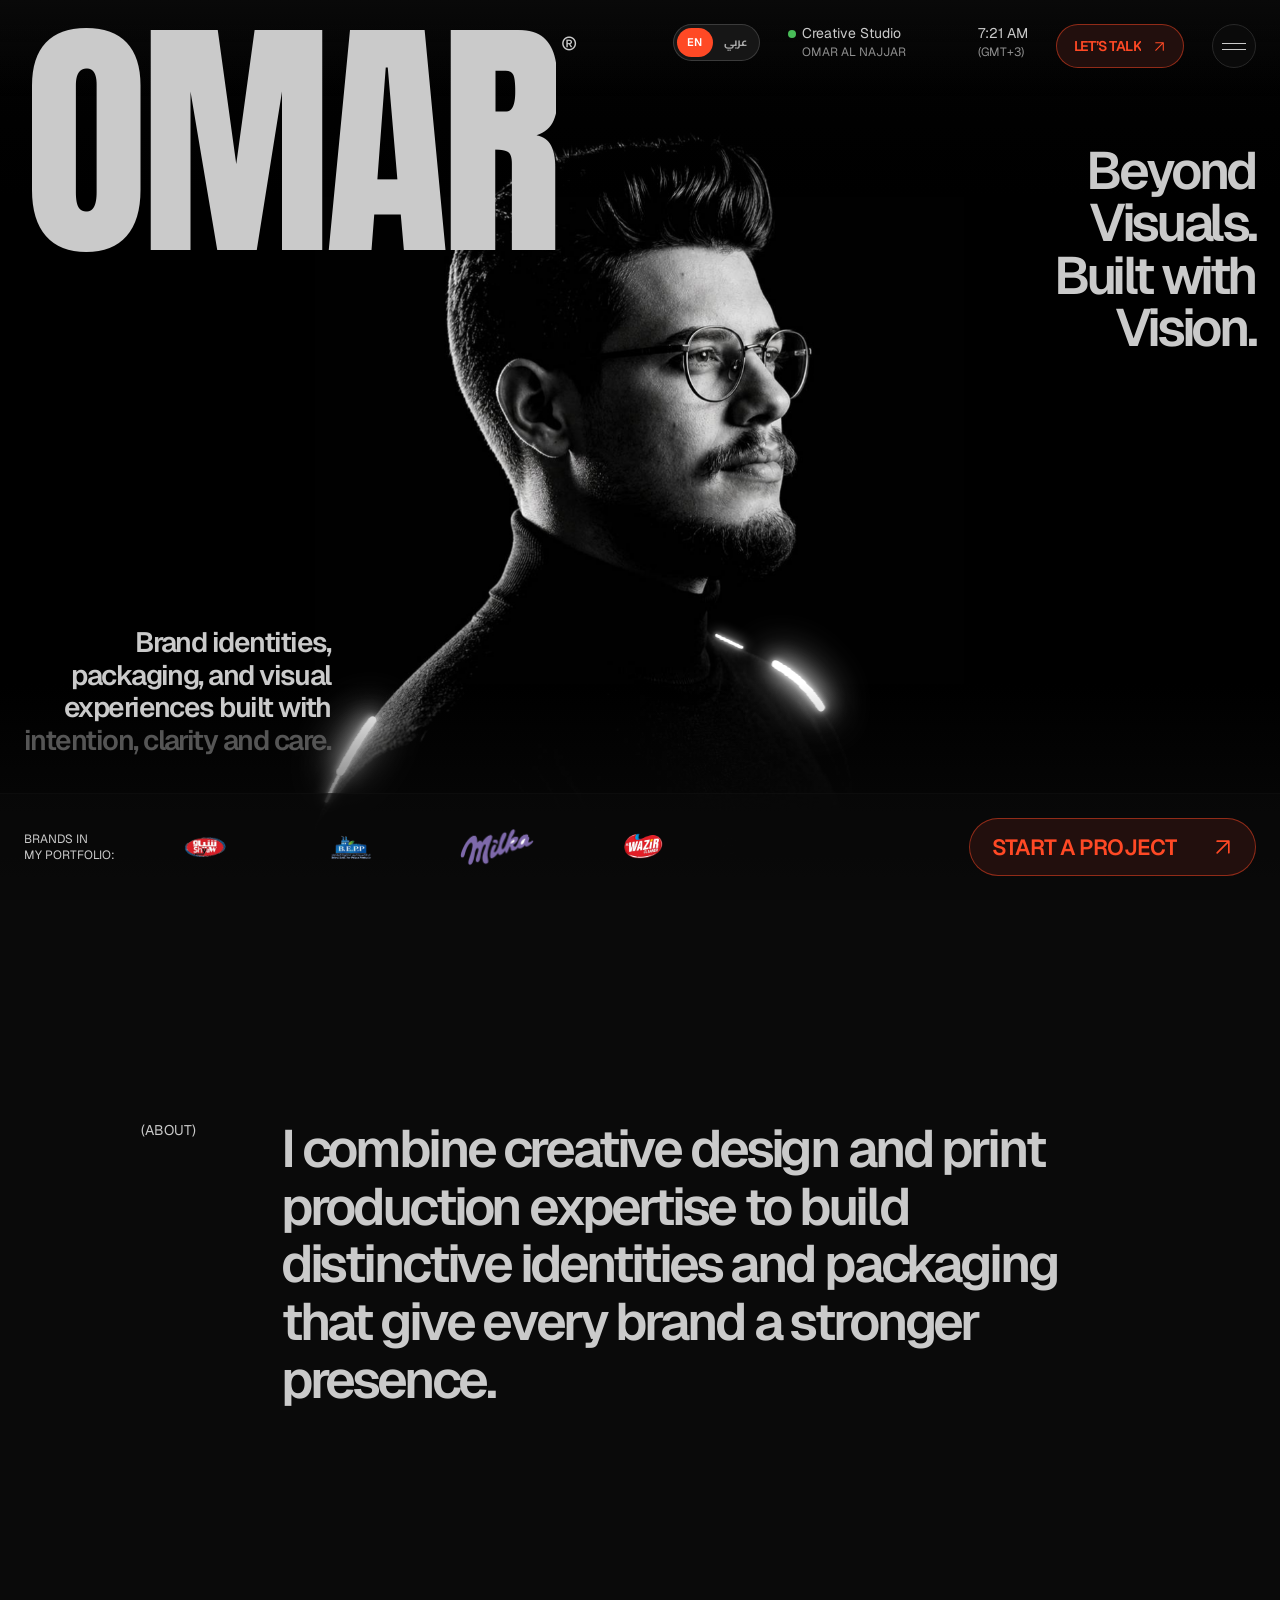
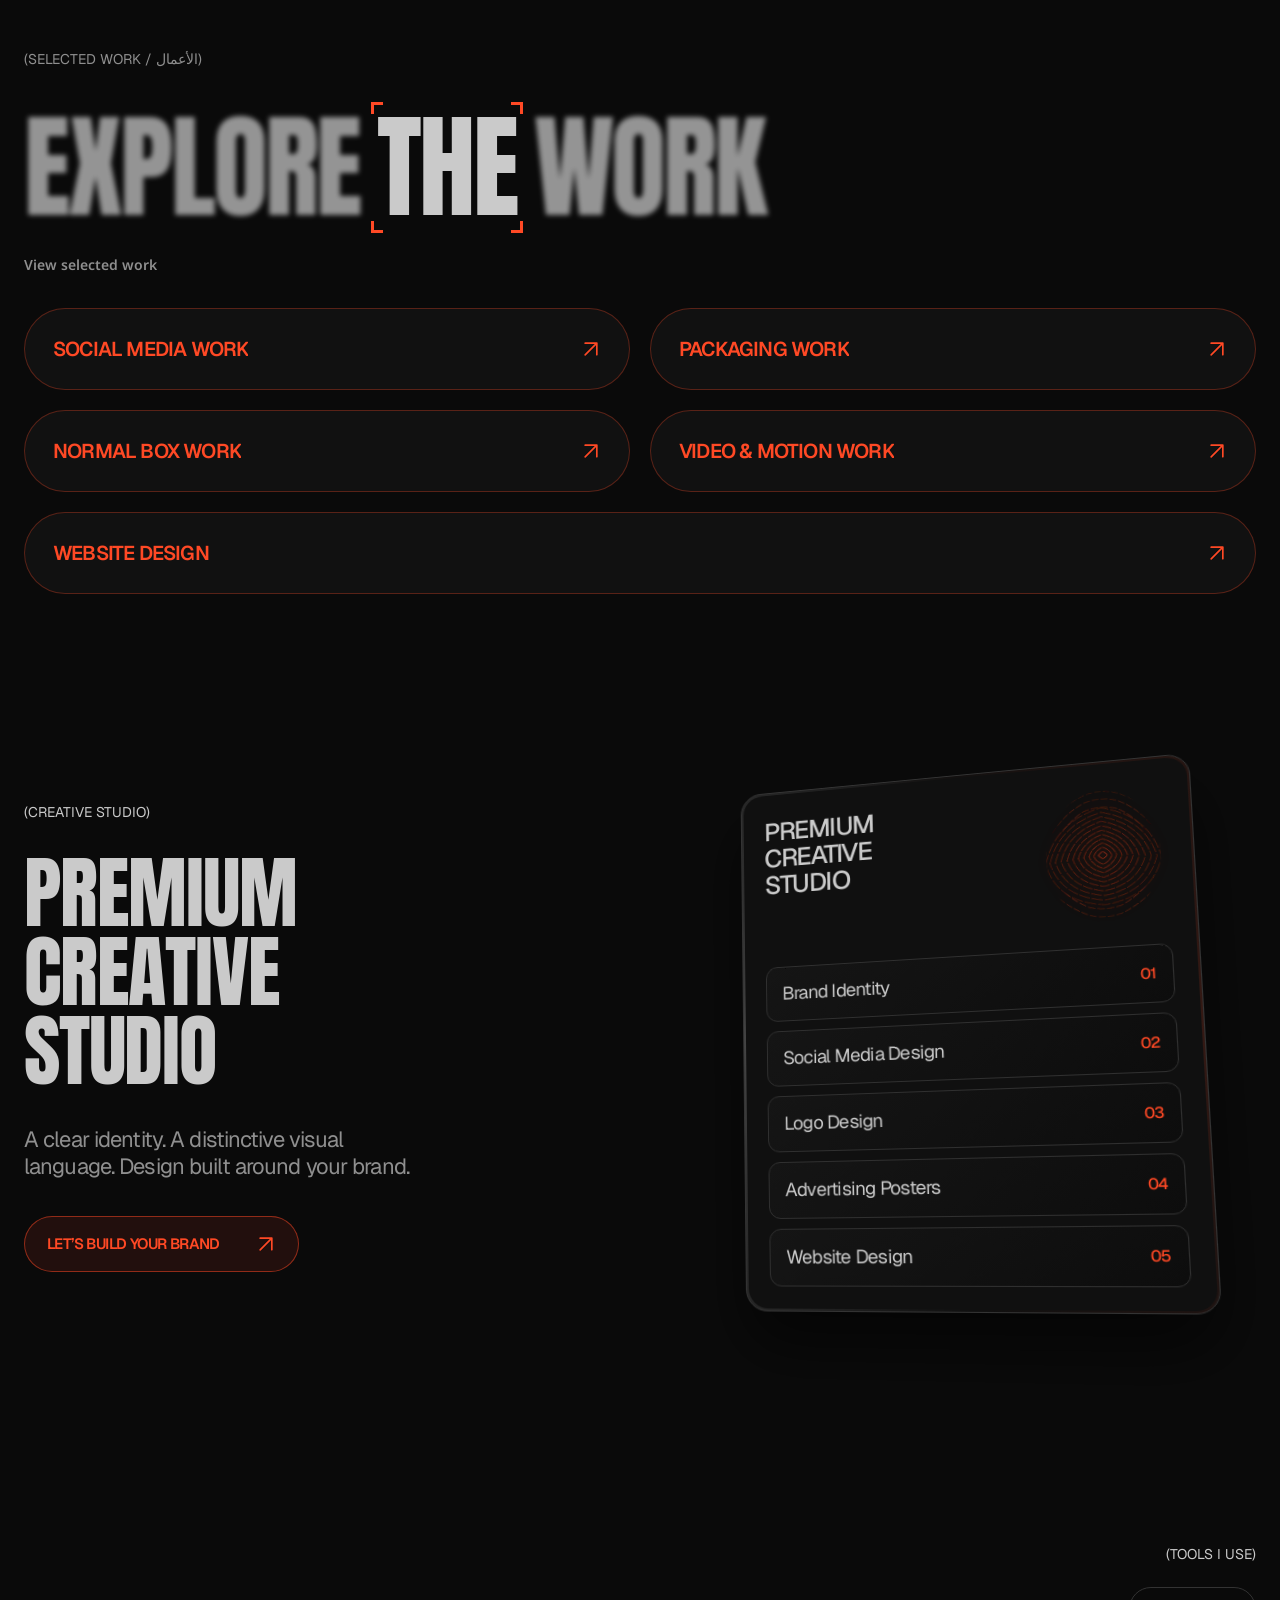
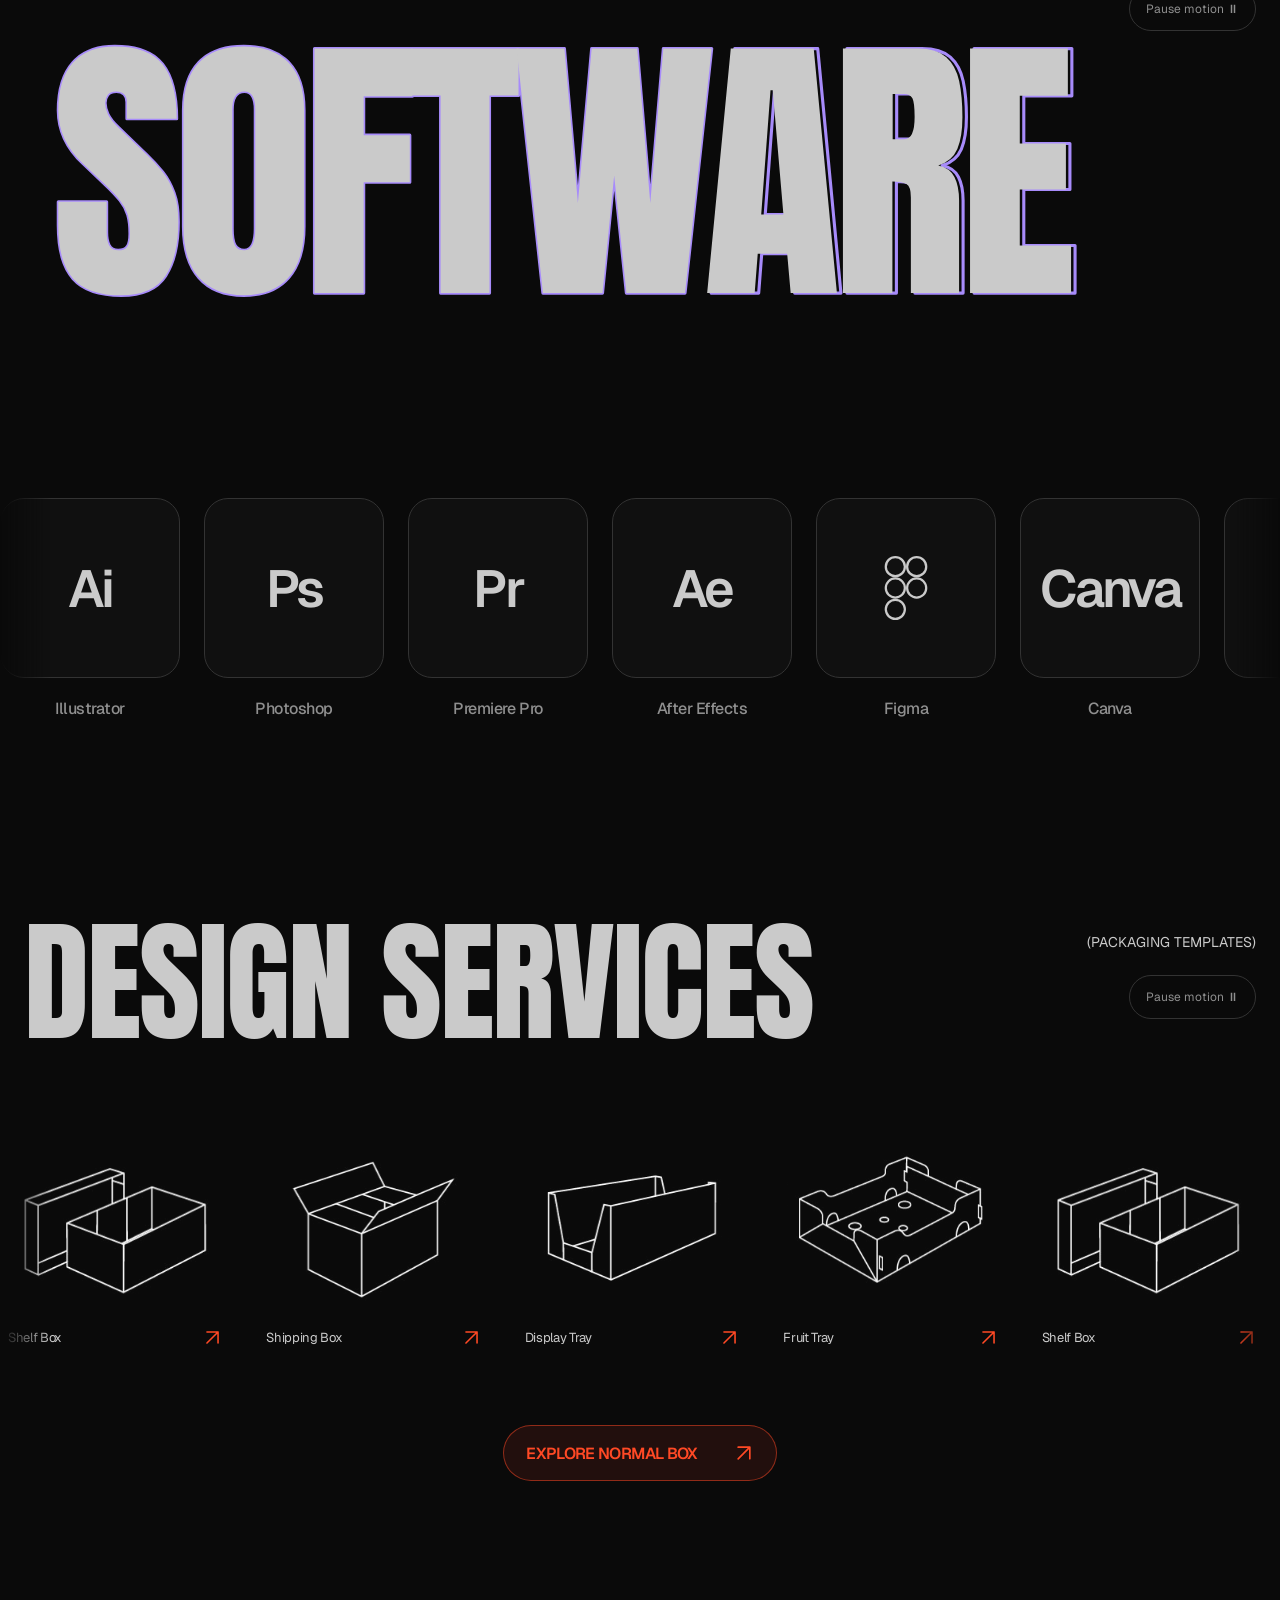
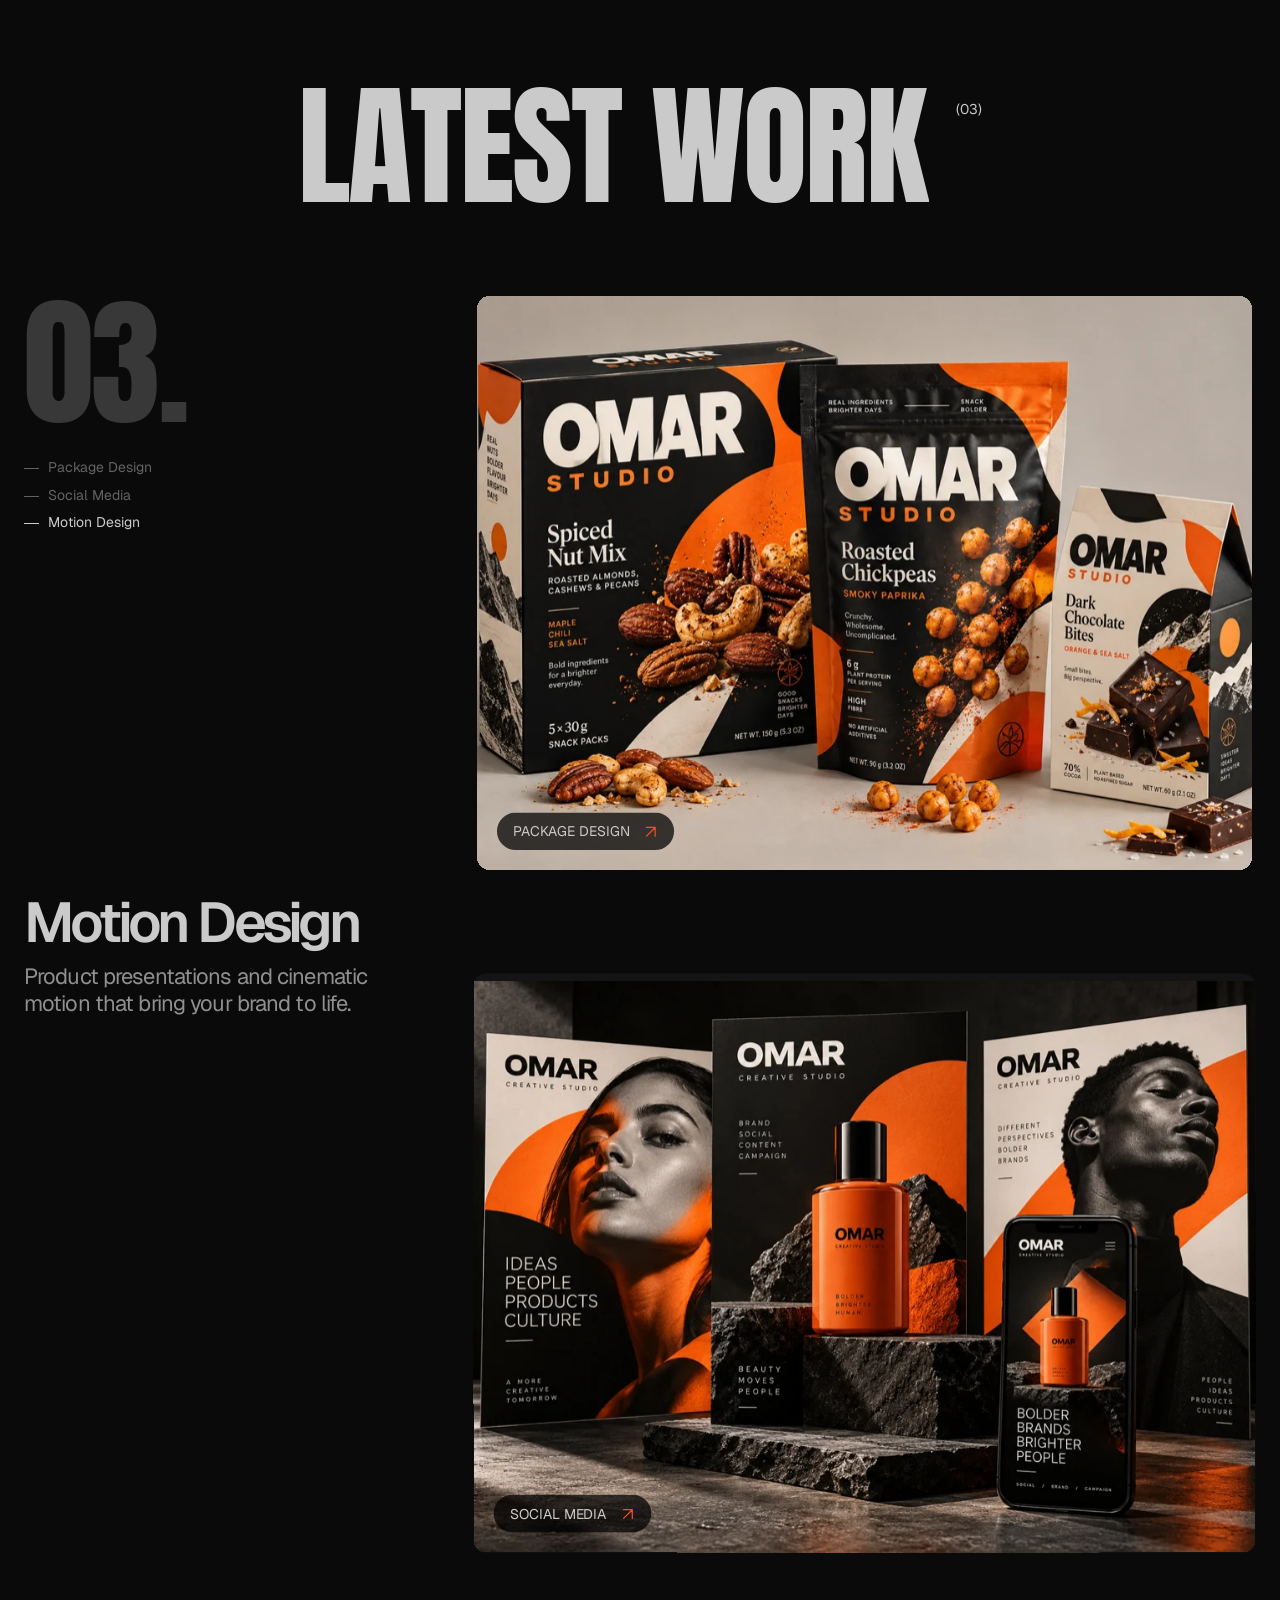
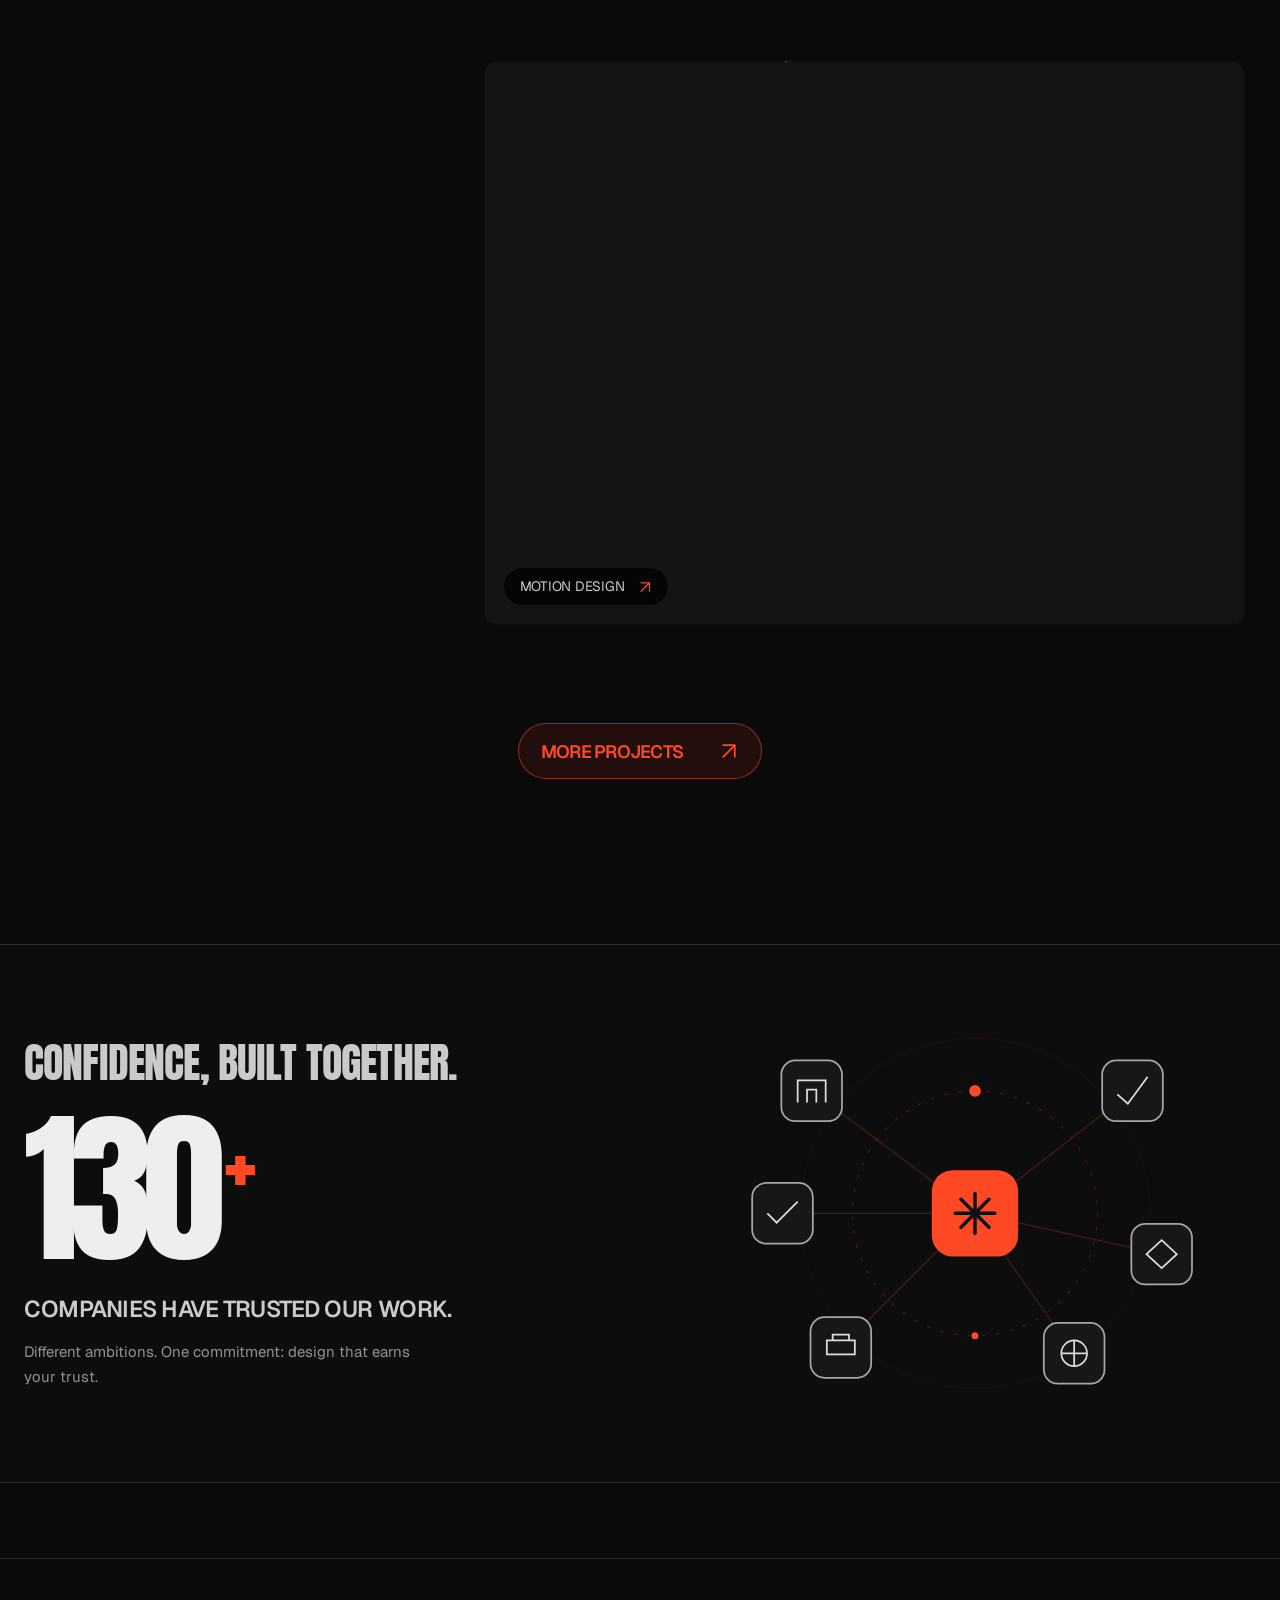
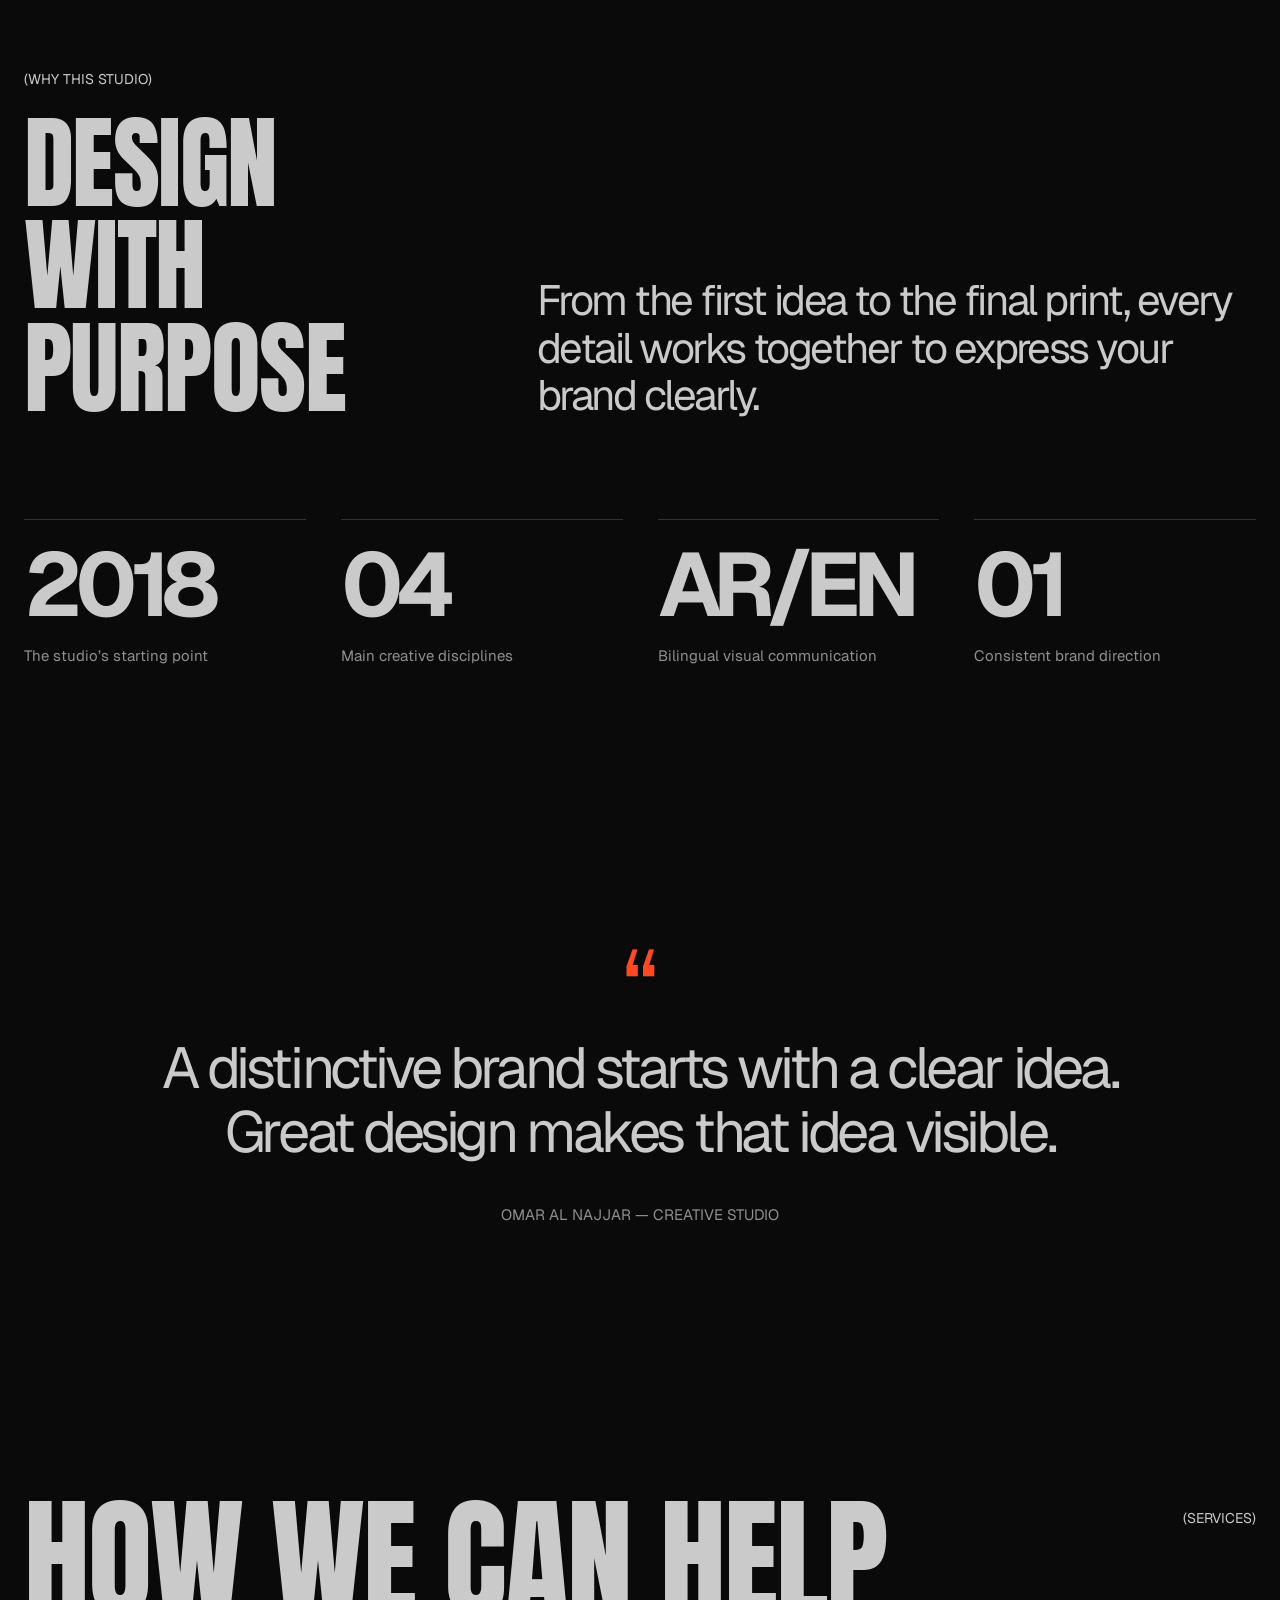
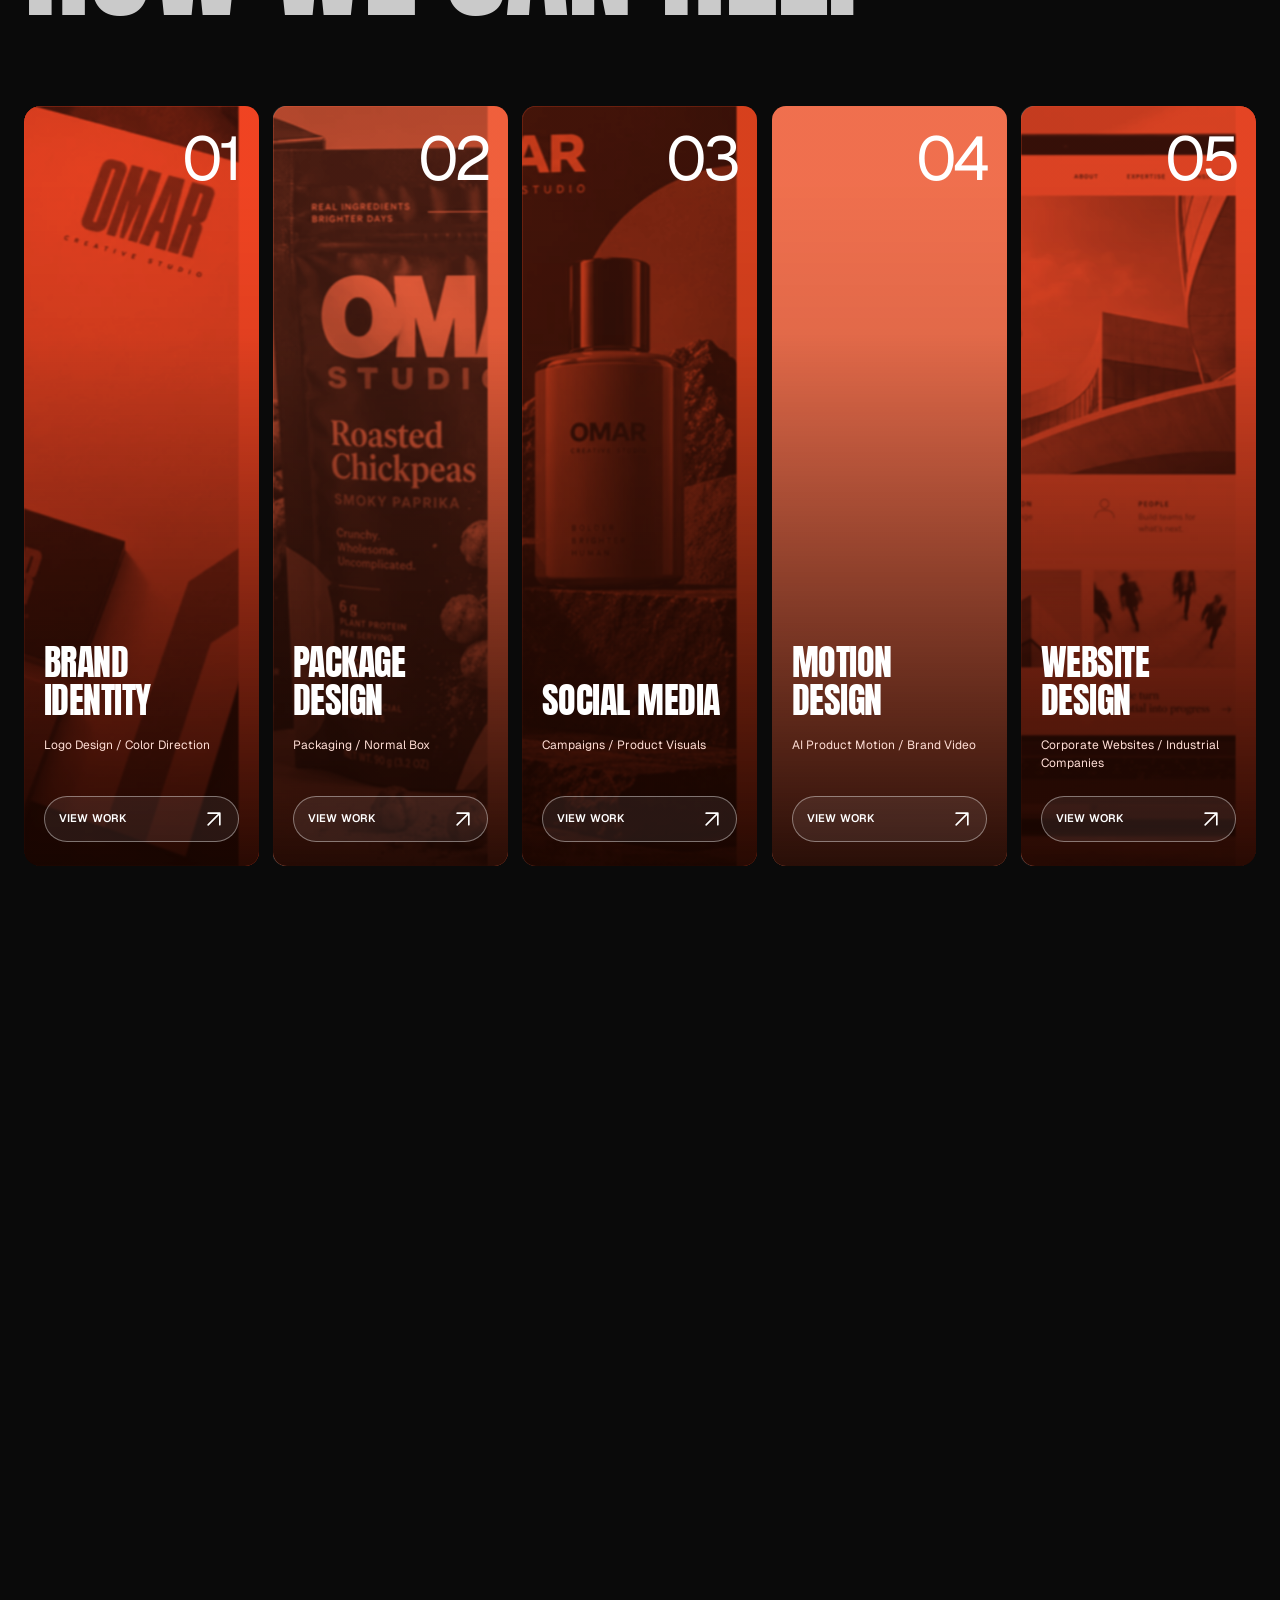
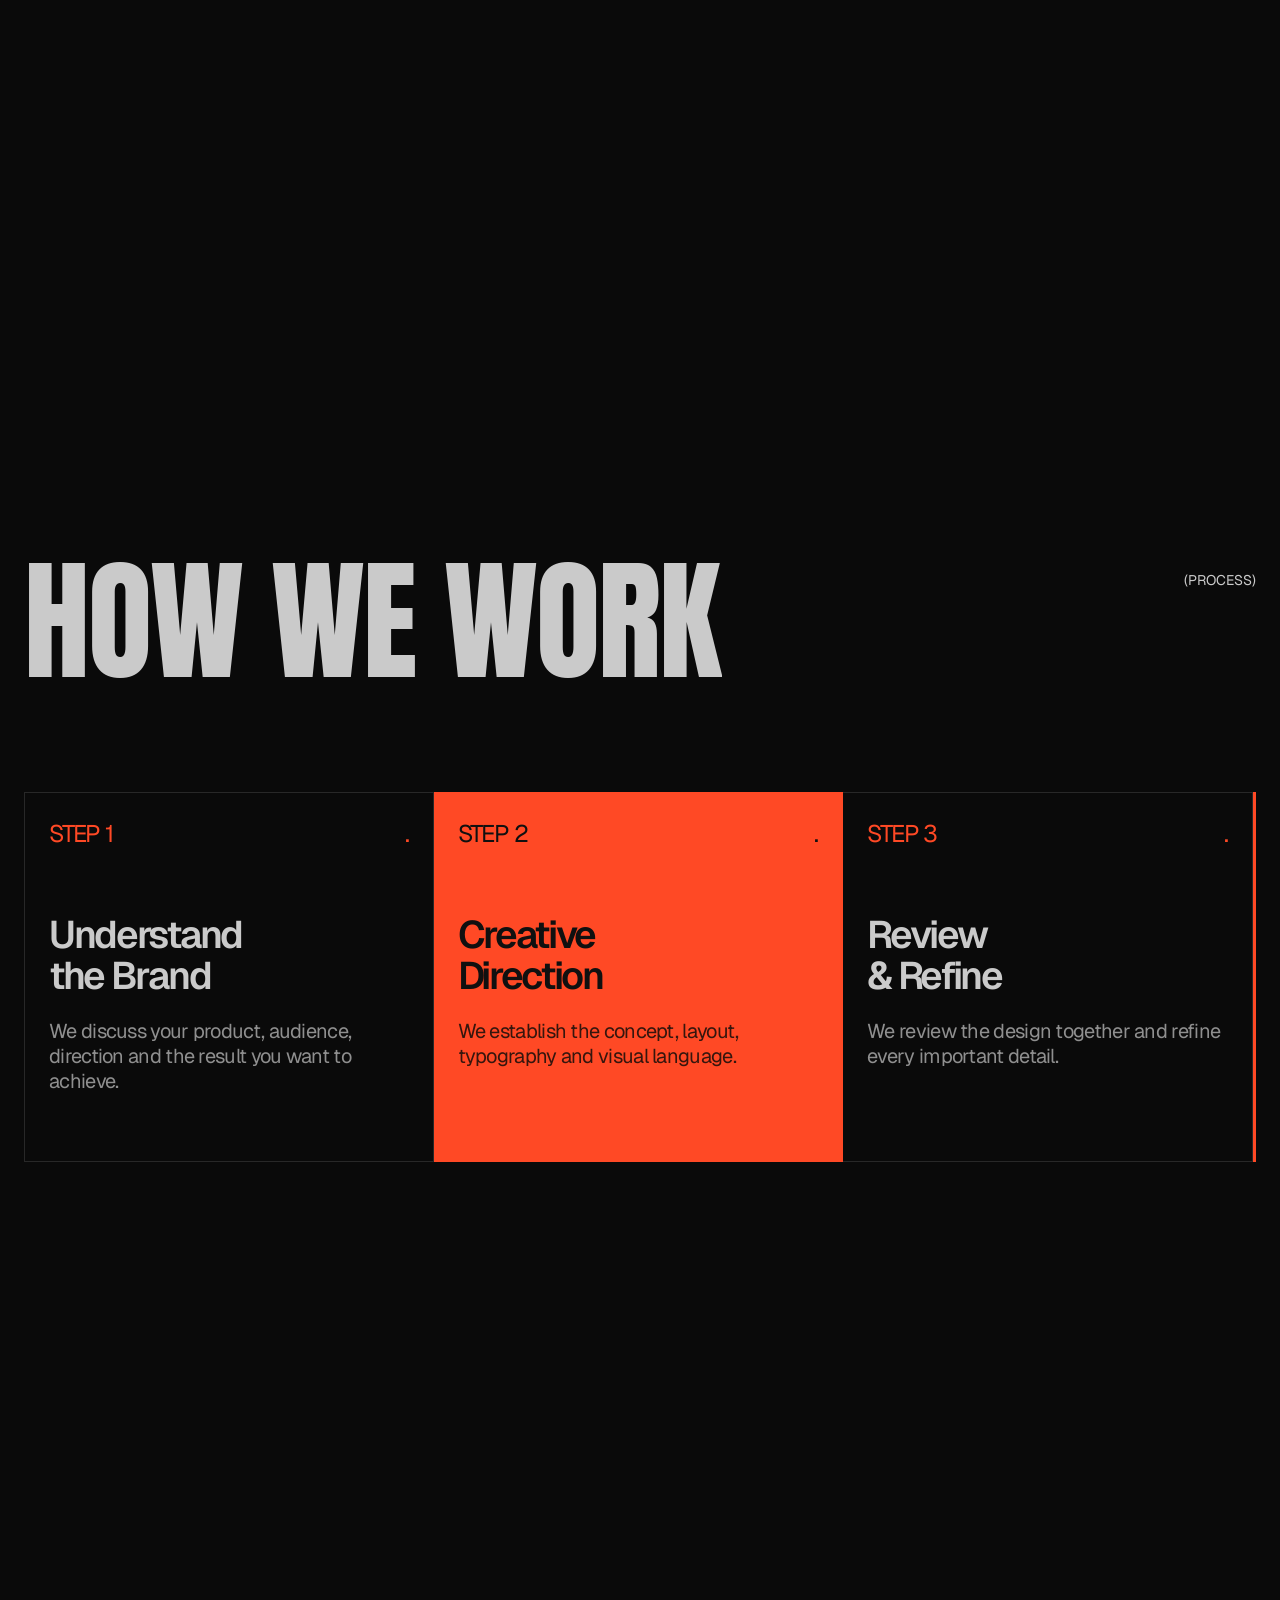
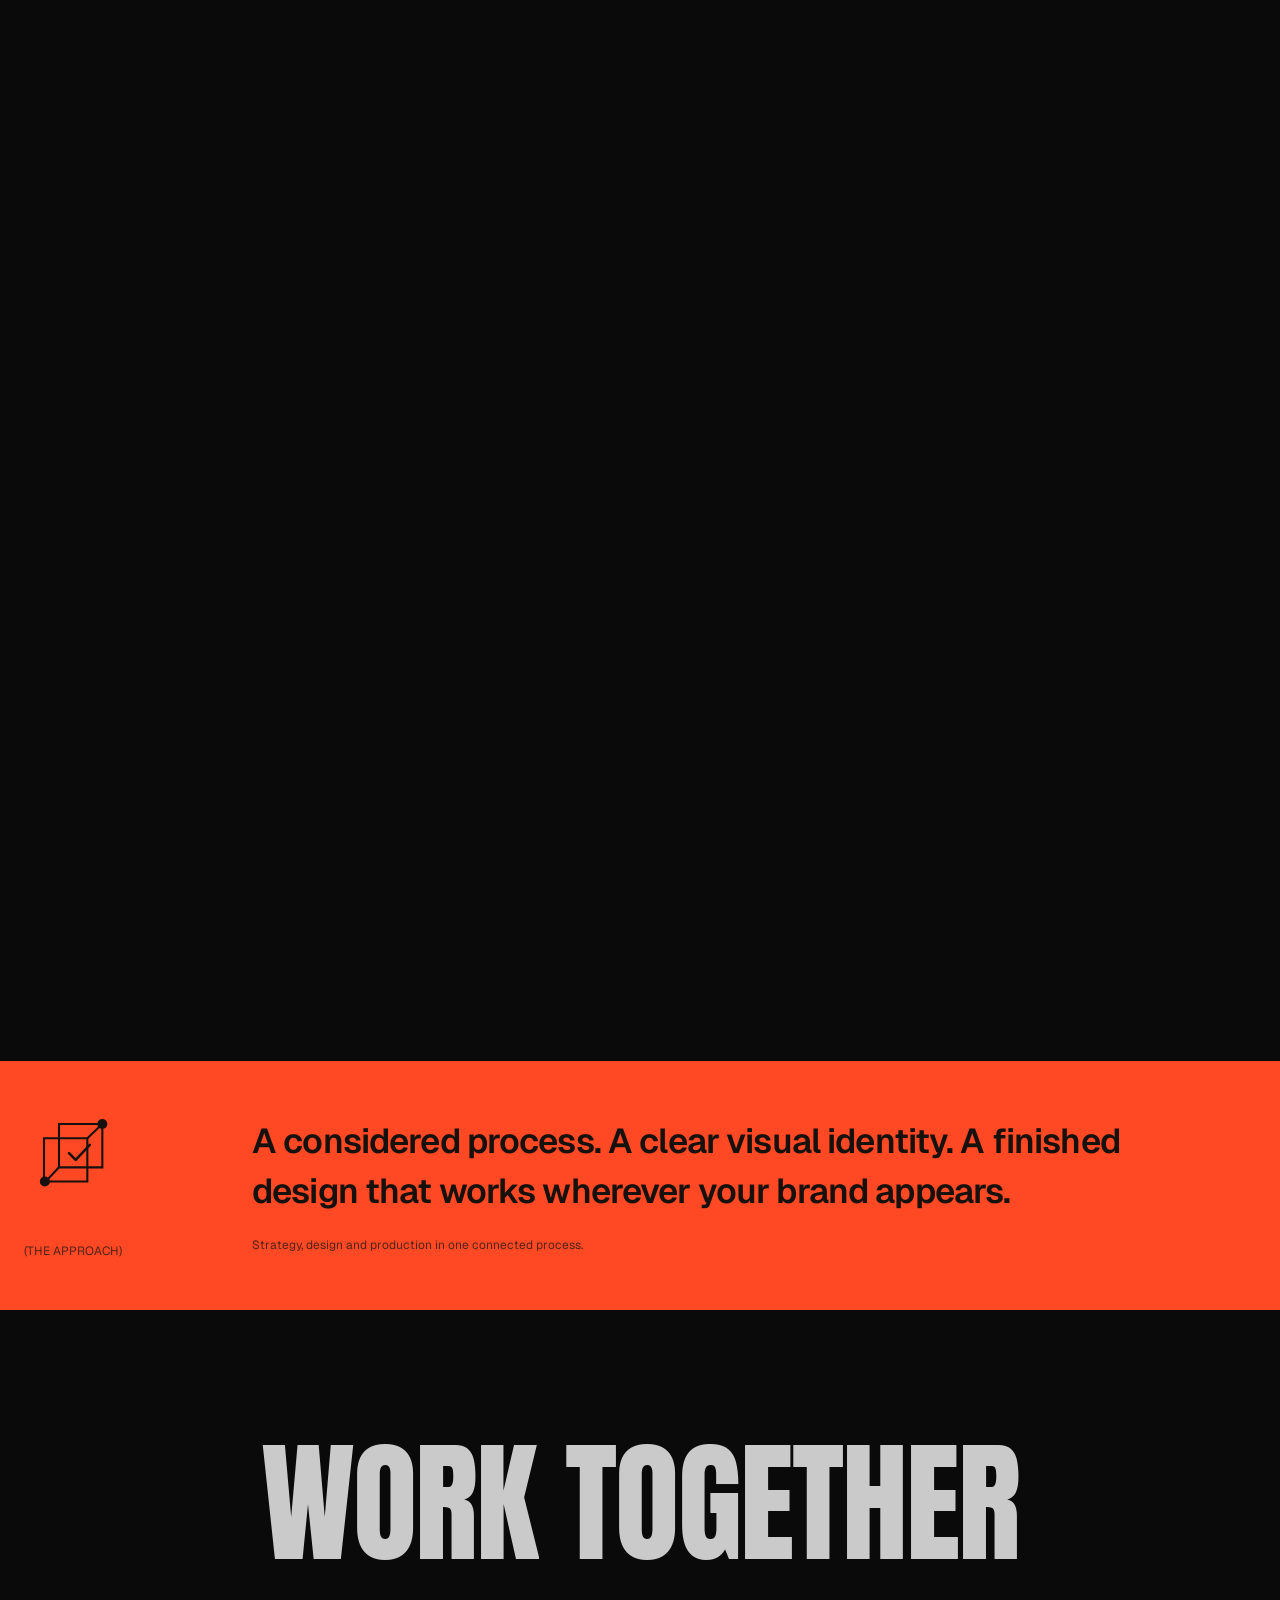
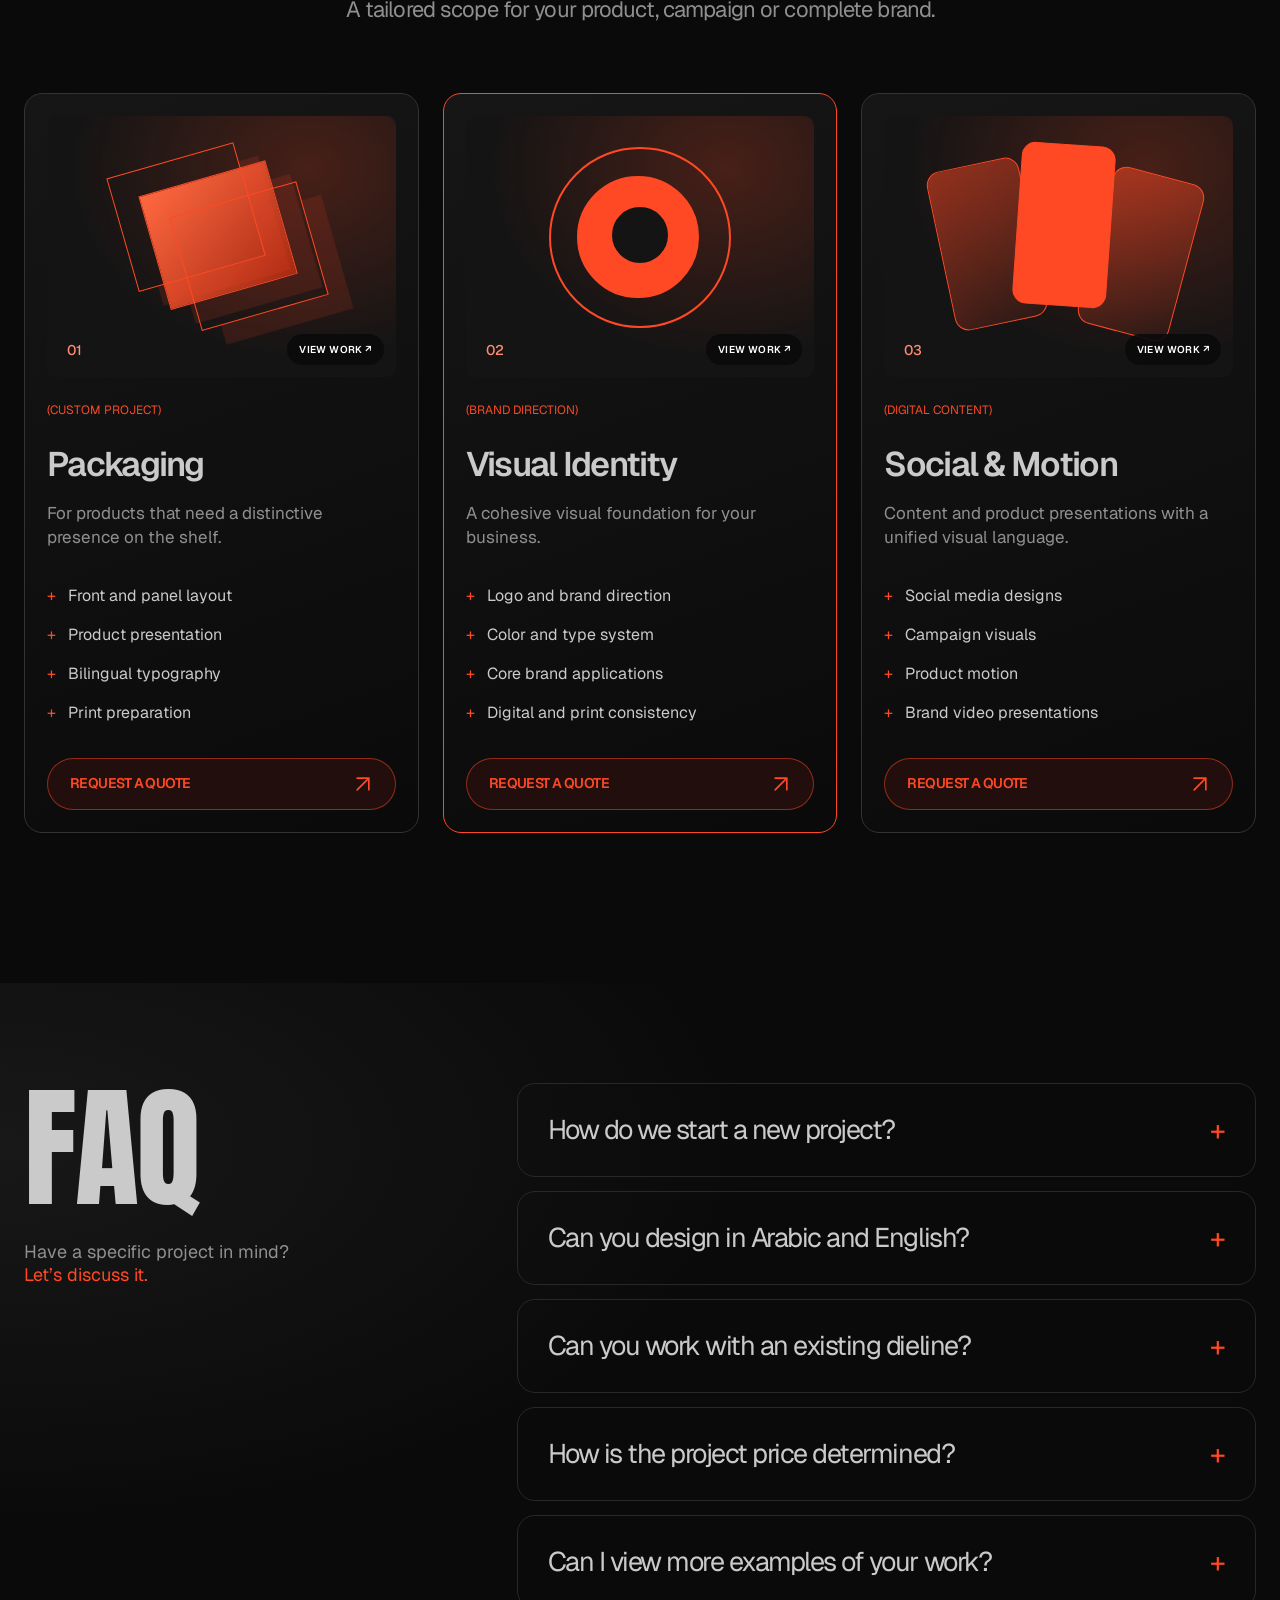
==== commit 5bce442b: "3" ====
--- a/index.html
+++ b/index.html
@@ -252,7 +252,8 @@
 .client-strip,.client-logo-track,.client-logo-group{direction:ltr}.client-strip{flex:1;min-width:0}.trusted{flex:1}.client-strip img{opacity:.85;filter:grayscale(1);object-fit:contain}.client-logo-group img{width:110px;height:42px}
 @media(min-width:701px){html[lang=ar] .hero-side-title{top:22%;width:300px;max-width:30%;font-size:clamp(30px,3.15vw,52px);line-height:1.5}html[lang=ar] .hero-side-title .lang-line{line-height:1.5}html[lang=ar] .hero-summary{font-size:clamp(20px,1.8vw,28px);line-height:1.8;max-width:340px}}
 @media(max-width:700px){.client-logo-group img{width:88px;height:32px}}
-</style></head>
+</style><link rel="stylesheet" href="assets/visitor-analytics.css">
+</head>
 <body>
 <svg aria-hidden="true" focusable="false" width="0" height="0" style="position:absolute;pointer-events:none"><defs><filter id="introLogoBlack" color-interpolation-filters="sRGB"><feColorMatrix type="matrix" values="0 0 0 0 0  0 0 0 0 0  0 0 0 0 0  .2126 .7152 .0722 0 0"/><feComponentTransfer><feFuncA type="linear" slope="1.6" intercept="-.12"/></feComponentTransfer></filter></defs></svg>
 <svg aria-hidden="true" focusable="false" width="0" height="0" style="position:absolute;pointer-events:none"><defs><filter id="boxRemoveBlack" color-interpolation-filters="sRGB"><feColorMatrix type="matrix" values="0 0 0 0 1  0 0 0 0 1  0 0 0 0 1  .2126 .7152 .0722 0 0"/></filter></defs></svg>
@@ -1731,7 +1732,7 @@
 const nativeEn={'البريد الإلكتروني':'Email address','رقم الهاتف':'Phone number','رسالتك':'Your message','إرسال عبر واتساب':'Send via WhatsApp','اكتب تفاصيل مشروعك هنا...':'Tell me about your project…','شاهد الأعمال':'View selected work','خطوة للاحتراف — تابع جديد أعمالي':'A step towards excellence — discover my latest work'};
 const extraAr={'Email address':'البريد الإلكتروني','Phone number':'رقم الهاتف','Your message':'رسالتك','Send via WhatsApp':'إرسال عبر واتساب','Tell me about your project…':'اكتب تفاصيل مشروعك هنا...','View selected work':'شاهد الأعمال','A step towards excellence — discover my latest work':'خطوة للاحتراف — تابع جديد أعمالي'};
 Object.entries(extraAr).forEach(([en,ar])=>compact.set(key(en),ar));
-let current='en';try{current=localStorage.getItem('omar.site.language')==='ar'?'ar':'en';}catch(e){}
+let current='en'; // Every new page visit starts in English.
 const textOriginal=new WeakMap(),attrOriginal=new WeakMap(),blocks=new Map();
 function translate(s){return current==='ar'?(compact.get(key(s))||s):s;}
 function rememberBlocks(){document.querySelectorAll('.motion-heading,.text-reveal,.hero-side-title,.hero-summary,.studio-panel-label').forEach(el=>{if(el.closest('svg')||el.classList.contains('software-stroke-title'))return;let en=el.getAttribute('aria-label')||el.innerHTML.replace(/<br\s*\/?\s*>/gi,' ').replace(/<[^>]*>/g,' ');en=norm(en);if(!compact.has(key(en)))en=norm(el.textContent);if(compact.has(key(en))){blocks.set(el,{en,html:el.innerHTML,label:el.getAttribute('aria-label')});el.dataset.languageBlock='true';}});}
@@ -1747,4 +1748,5 @@
 document.querySelectorAll('[data-site-lang]').forEach(button=>button.addEventListener('click',()=>apply(button.dataset.siteLang)));
 window.omarLanguage={set:apply,get:()=>current};apply(current);
 })();
-</script><script id="trust-companies-motion">(()=>{const section=document.getElementById('companyTrust'),count=document.getElementById('trustCount');if(!section||!count)return;let done=false,raf=0,live=false;const reduced=matchMedia('(prefers-reduced-motion:reduce)').matches;function language(){const ar=document.documentElement.lang==='ar';section.querySelectorAll('[data-trust-en]').forEach(el=>el.textContent=el.dataset[ar?'trustAr':'trustEn']);section.setAttribute('aria-label',ar?'أكثر من 130 شركة وثقت بالعمل معنا':'Trusted by more than 130 companies');}function animate(){if(done||reduced)return;done=true;const start=performance.now();function frame(now){const t=Math.min(1,(now-start)/1400);count.textContent=String(Math.round(130*(1-Math.pow(1-t,3))));if(t<1)raf=requestAnimationFrame(frame);}raf=requestAnimationFrame(frame);}function sync(){section.classList.toggle('trust-live',live&&!document.hidden);}const io=new IntersectionObserver(entries=>{live=entries[0].isIntersecting;sync();if(live)animate();},{threshold:.2});io.observe(section);document.addEventListener('visibilitychange',sync);document.addEventListener('site-language-change',language);language();})();</script></body></html>
+</script><script id="trust-companies-motion">(()=>{const section=document.getElementById('companyTrust'),count=document.getElementById('trustCount');if(!section||!count)return;let done=false,raf=0,live=false;const reduced=matchMedia('(prefers-reduced-motion:reduce)').matches;function language(){const ar=document.documentElement.lang==='ar';section.querySelectorAll('[data-trust-en]').forEach(el=>el.textContent=el.dataset[ar?'trustAr':'trustEn']);section.setAttribute('aria-label',ar?'أكثر من 130 شركة وثقت بالعمل معنا':'Trusted by more than 130 companies');}function animate(){if(done||reduced)return;done=true;const start=performance.now();function frame(now){const t=Math.min(1,(now-start)/1400);count.textContent=String(Math.round(130*(1-Math.pow(1-t,3))));if(t<1)raf=requestAnimationFrame(frame);}raf=requestAnimationFrame(frame);}function sync(){section.classList.toggle('trust-live',live&&!document.hidden);}const io=new IntersectionObserver(entries=>{live=entries[0].isIntersecting;sync();if(live)animate();},{threshold:.2});io.observe(section);document.addEventListener('visibilitychange',sync);document.addEventListener('site-language-change',language);language();})();</script><script src="assets/analytics-config.js"></script><script src="assets/visitor-analytics.js" defer></script>
+</body></html>
--- a/assets/visitor-analytics.css
+++ b/assets/visitor-analytics.css
@@ -0,0 +1 @@
+#visitorWelcome{position:fixed;inset:0;z-index:2147483646;display:grid;place-items:center;background:#000c;backdrop-filter:blur(10px);padding:20px;direction:ltr;color:#f1eee8;font-family:Geist,Arial,sans-serif;overflow:auto}#visitorWelcome form{width:min(100%,440px);padding:36px;border:1px solid #ffffff26;background:#111;border-radius:20px;box-shadow:0 24px 100px #0008}#visitorWelcome .visitor-kicker{font-size:10px;letter-spacing:.12em;color:#ff4925}#visitorWelcome h2{font-family:Anton,Impact,sans-serif;font-size:48px;line-height:1.1;margin:24px 0 12px}#visitorWelcome p{font-size:15px;line-height:1.6;color:#aaa}#visitorWelcome label{display:block;font-size:13px;margin-top:24px}#visitorWelcome input:not([type=checkbox]){display:block;width:100%;margin-top:9px;padding:13px;background:#1b1b1b;border:1px solid #444;border-radius:9px;color:#fff;font-size:16px}#visitorWelcome .visitor-consent{display:flex;align-items:flex-start;gap:10px;font-size:12px;line-height:1.65}#visitorWelcome input[type=checkbox]{accent-color:#ff4925;flex-shrink:0;margin-top:4px;width:17px;height:17px}#visitorWelcome .visitor-privacy{font-size:11px;margin-top:15px}#visitorWelcome button{width:100%;padding:15px;border-radius:999px;border:0;cursor:pointer;font-weight:700;margin-top:20px}#visitorWelcome .visitor-submit{background:#ff4925;color:#100b08;display:flex;justify-content:space-between}#visitorWelcome .visitor-submit:disabled{opacity:.5;cursor:wait}#visitorWelcome .visitor-skip{background:transparent;color:#aaa;font-size:12px;margin-top:5px}#visitorWelcome .visitor-error{color:#ff9a80;font-size:12px;margin-top:12px}@media(max-width:500px){#visitorWelcome form{padding:26px}#visitorWelcome h2{font-size:40px}}
